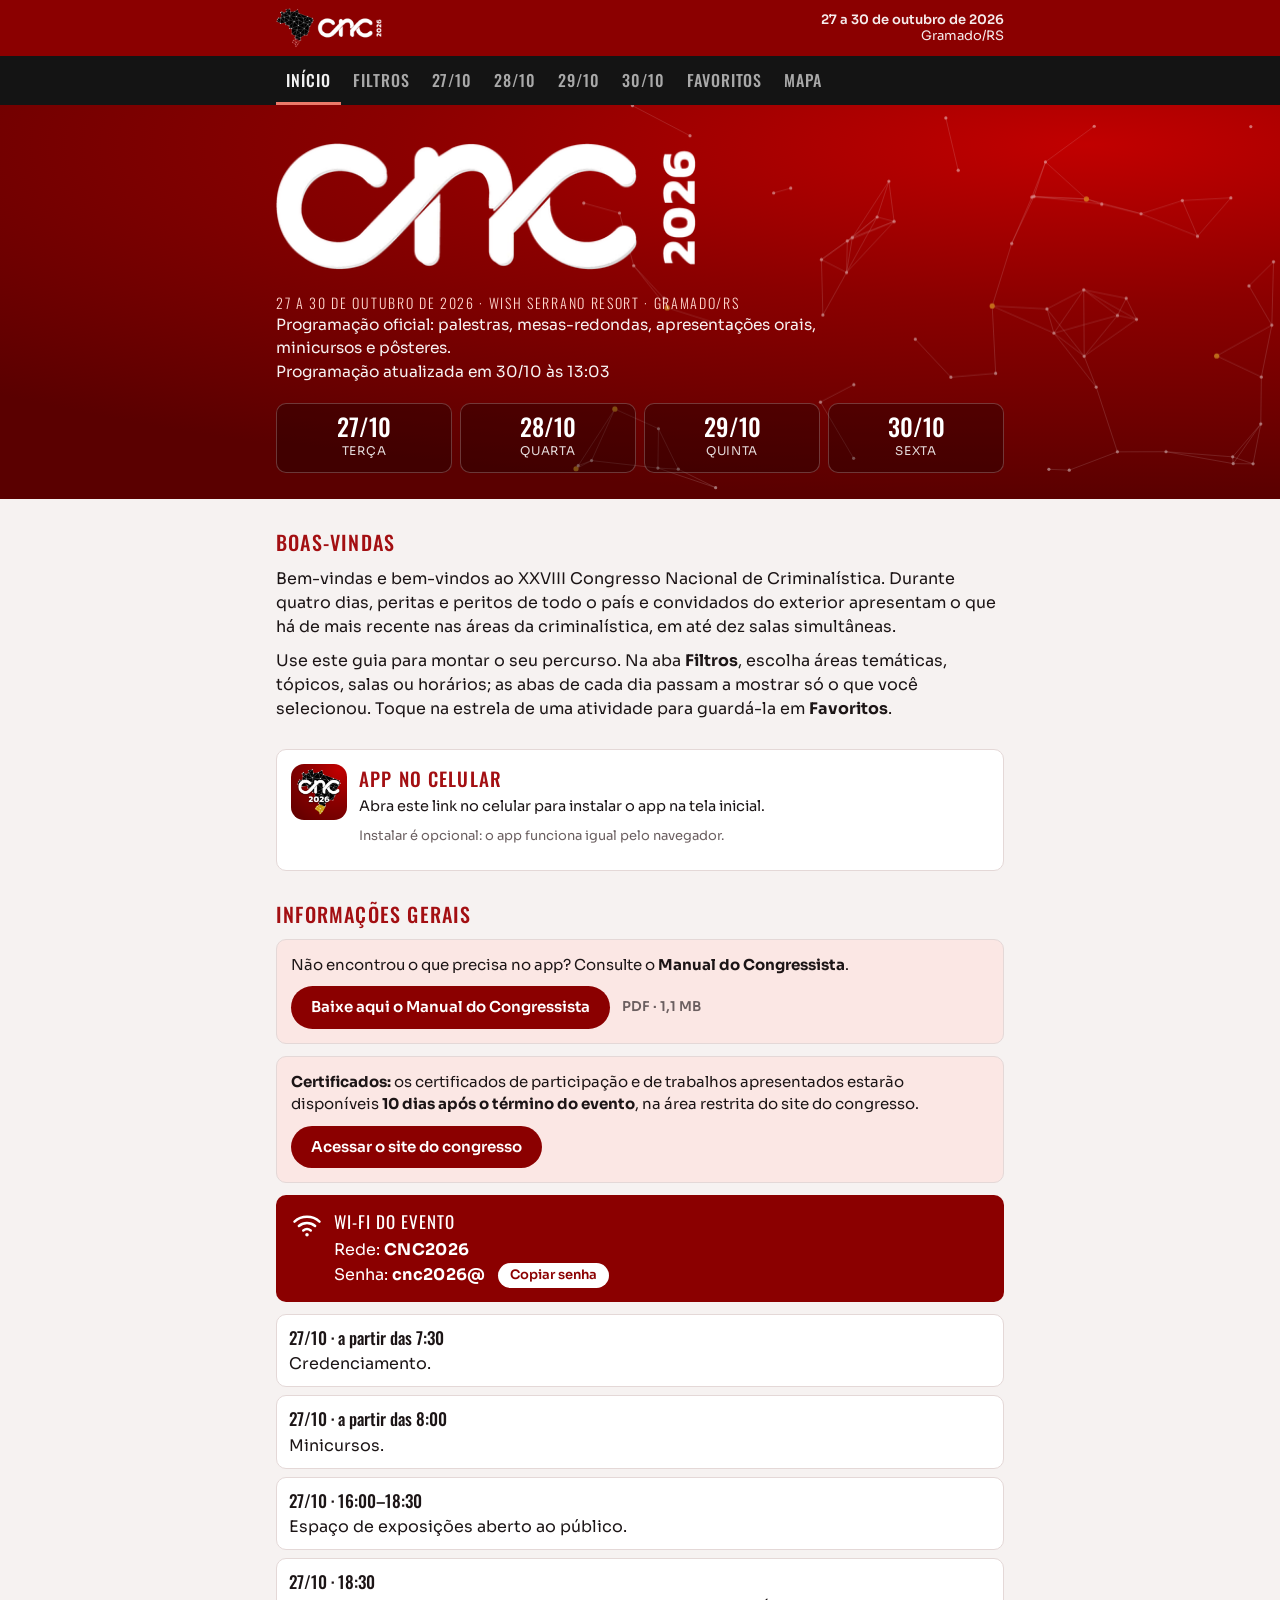
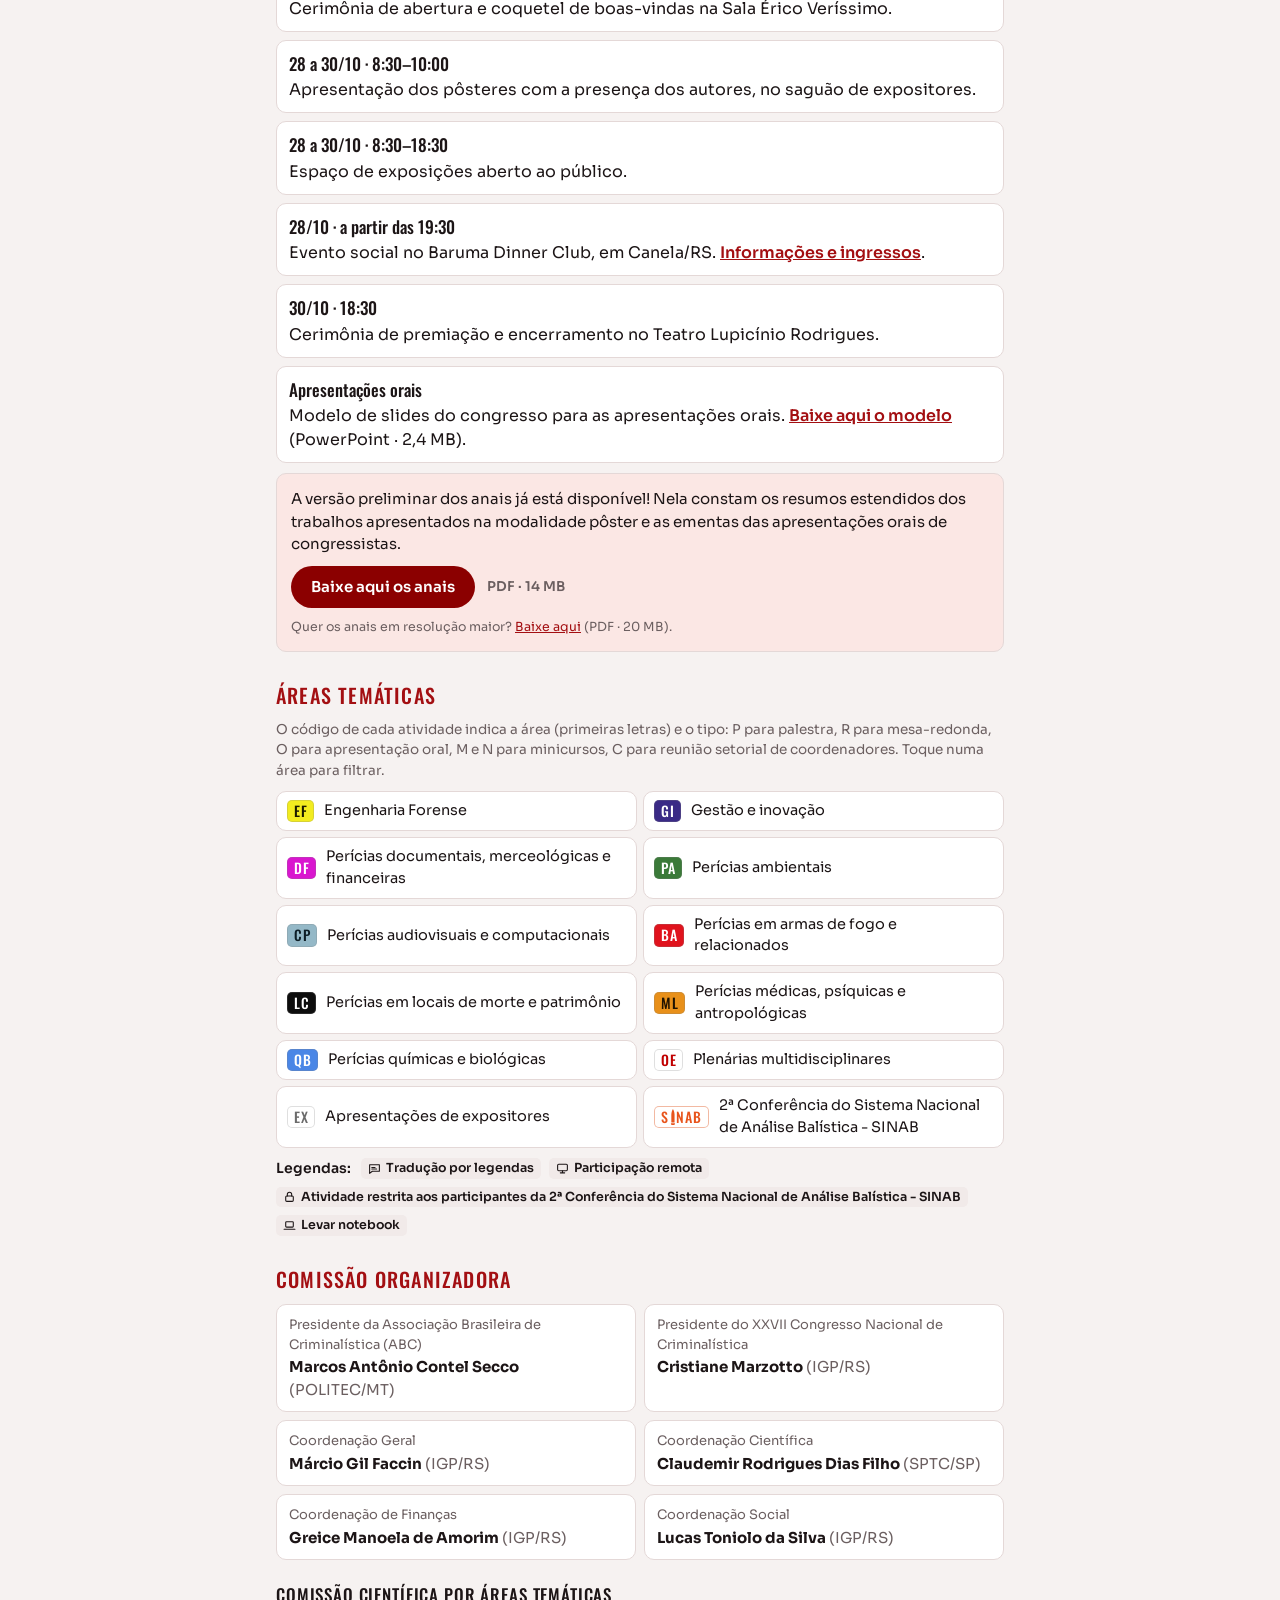
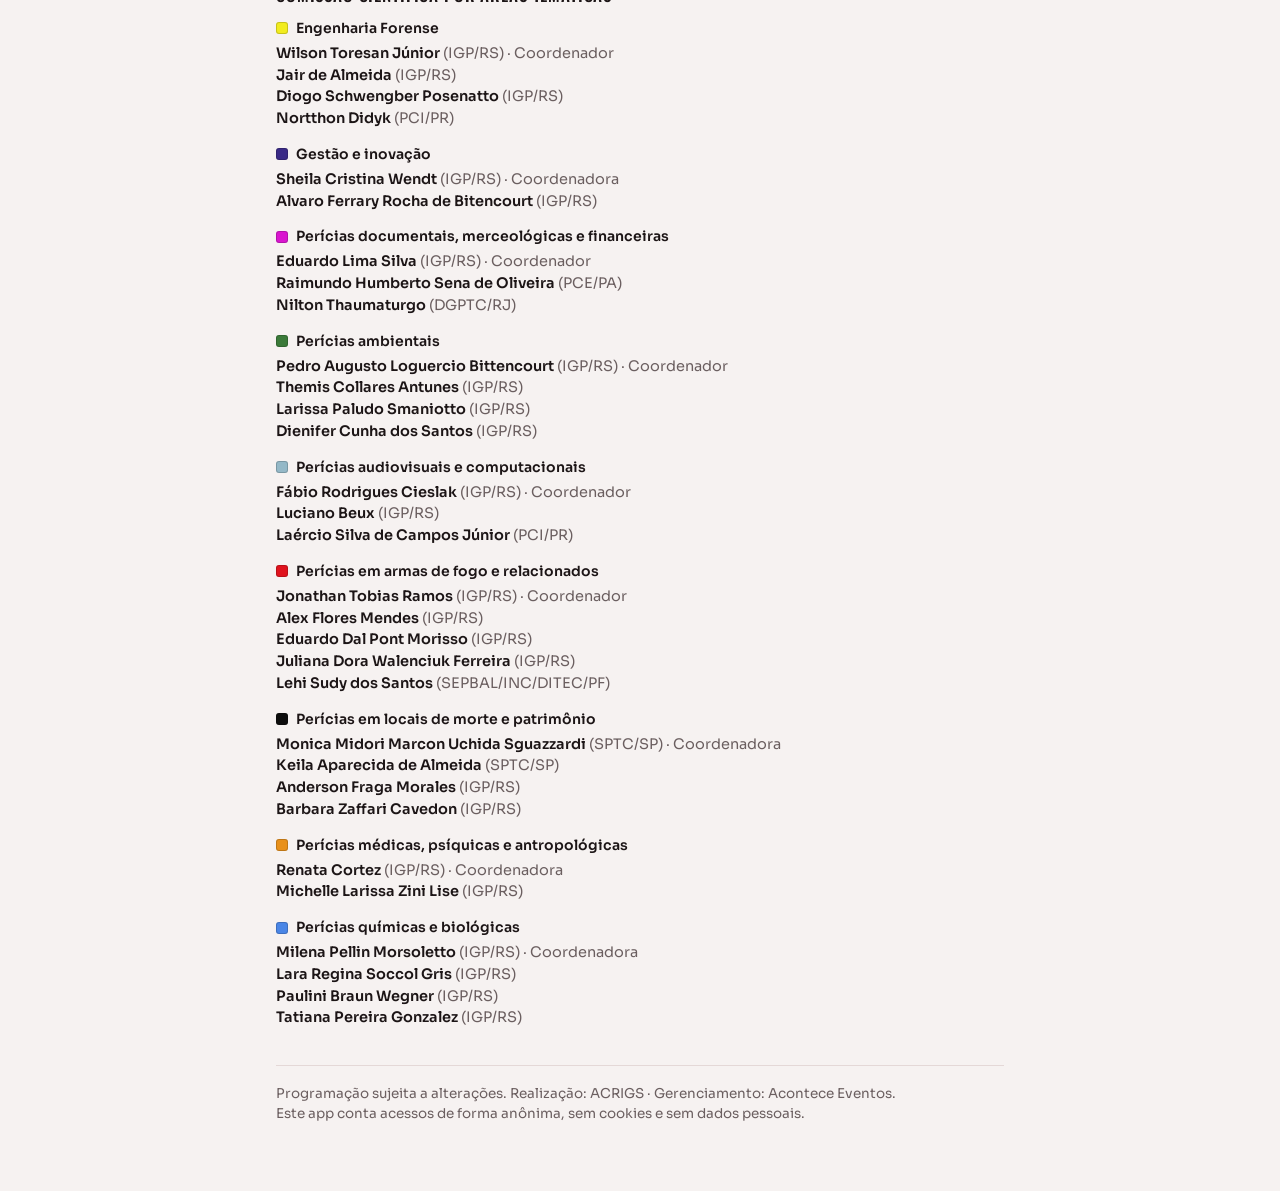
==== index.html @ 9424fa8a "OE.R.1: apoio de sala Michelle Larissa Zini Lise Co-Authored-By: Claude Opus 5.5 <noreply@anthropic." ====
<!doctype html>
<html lang="pt-BR">
<head>
<meta charset="utf-8">
<meta name="viewport" content="width=device-width, initial-scale=1, viewport-fit=cover">
<meta name="theme-color" content="#8B0000">
<style>:root{padding-top:env(safe-area-inset-top,0px);padding-bottom:env(safe-area-inset-bottom,0px)}img{max-width:100%}[hidden]{display:none!important}</style>
<link rel="manifest" href="manifest.webmanifest">
<link rel="icon" href="assets/favicon-48.png" sizes="48x48">
<link rel="icon" href="assets/favicon-32.png" sizes="32x32">
<link rel="apple-touch-icon" href="assets/apple-touch-icon.png">
<meta name="apple-mobile-web-app-capable" content="yes">
<meta name="mobile-web-app-capable" content="yes">
<meta name="apple-mobile-web-app-title" content="CNC 2026">
<meta name="apple-mobile-web-app-status-bar-style" content="black-translucent">
<title>Programação CNC 2026</title>
<meta name="claude:viewport-fit-sides" content="cover">
<meta name="description" content="Programação oficial do XXVIII Congresso Nacional de Criminalística — 27 a 30 de outubro de 2026, Gramado/RS">
<link rel="preconnect" href="https://fonts.googleapis.com">
<link rel="preconnect" href="https://fonts.gstatic.com" crossorigin>
<link rel="stylesheet" href="https://fonts.googleapis.com/css2?family=Oswald:wght@300;500;600&family=Sora:wght@400;600;700&display=swap">
<style>
/* Layout: cabeçalho fixo vermelho/preto como o site oficial; conteúdo em coluna única (máx. 760px), cartões por horário */
:root{
  --brand:#8B0000; --brand-2:#C10000; --brand-deep:#5A0000; --salmon:#EC7969; --gold:#F2C230;
  --nav:#141414; --nav-fg:#F2F2F2; --nav-muted:#A9A9A9;
  --bg:#F6F2F1; --surface:#FFFFFF; --surface-2:#F1EAE9; --fg:#1C1516; --muted:#6B5F60; --line:#E4D8D7;
  --accent:#A30F12; --accent-soft:#FBE7E4; --now:#0E7A43; --now-soft:#E2F4EA; --warn:#9A5B00; --warn-soft:#FFF1D6;
  --shadow:0 1px 2px rgba(60,10,10,.06),0 4px 14px rgba(60,10,10,.05);
  --f-display:"Oswald","Arial Narrow",Impact,sans-serif;
  --f-body:"Sora",system-ui,-apple-system,"Segoe UI",Roboto,sans-serif;
  --r:10px;
}
@media (prefers-color-scheme:dark){:root:not([data-theme="light"]){
  --bg:#120E0E; --surface:#1C1617; --surface-2:#251E1F; --fg:#F2EBEB; --muted:#AD9FA0; --line:#352B2C;
  --accent:#F0857A; --accent-soft:#3A1A1A; --now:#5FD39A; --now-soft:#15301F; --warn:#F1B65A; --warn-soft:#33260F;
  --shadow:none; color-scheme:dark}}
:root[data-theme="dark"]{
  --bg:#120E0E; --surface:#1C1617; --surface-2:#251E1F; --fg:#F2EBEB; --muted:#AD9FA0; --line:#352B2C;
  --accent:#F0857A; --accent-soft:#3A1A1A; --now:#5FD39A; --now-soft:#15301F; --warn:#F1B65A; --warn-soft:#33260F;
  --shadow:none; color-scheme:dark}

*{box-sizing:border-box}
html{-webkit-text-size-adjust:100%}
body{background:var(--bg);color:var(--fg);font-family:var(--f-body);font-size:16px;line-height:1.5;margin:0}
body::before{content:"";position:fixed;inset:0 0 auto;height:env(safe-area-inset-top,0px);z-index:10;background:var(--brand)}
button{font:inherit;color:inherit}
:focus-visible{outline:2px solid var(--salmon);outline-offset:2px}
.wrap{max-width:760px;margin:0 auto;padding-left:max(16px,env(safe-area-inset-left,0px));padding-right:max(16px,env(safe-area-inset-right,0px))}

/* Cabeçalho */
header.top{position:sticky;top:env(safe-area-inset-top,0px);z-index:20}
.brandbar{background:var(--brand);color:#fff}
.brandbar .wrap{display:flex;align-items:center;gap:12px;padding-block:8px}
.logo{height:40px;width:auto;display:block;flex:0 0 auto}
.brandbar .ttl{margin-left:auto;text-align:right}
.mark{font-family:var(--f-display);font-weight:600;font-size:26px;letter-spacing:.02em;line-height:1;display:flex;align-items:flex-end;gap:4px}
.mark small{font-size:13px;font-weight:500;color:var(--gold);letter-spacing:.08em;padding-bottom:2px}
.brandbar .ttl{font-size:13px;line-height:1.25;opacity:.92;min-width:0}
.brandbar .ttl b{display:block;font-weight:600}
.tabs{background:var(--nav)}
.tabs .wrap{display:flex;gap:2px;overflow-x:auto;scrollbar-width:none}
.tabs .wrap::-webkit-scrollbar{display:none}
.tab{flex:0 0 auto;background:none;border:0;color:var(--nav-muted);font-family:var(--f-display);font-weight:500;font-size:16px;letter-spacing:.06em;text-transform:uppercase;padding:12px 10px 10px;border-bottom:3px solid transparent;cursor:pointer;white-space:nowrap}
.tab[aria-selected="true"]{color:var(--nav-fg);border-bottom-color:var(--salmon)}
.tab .n{font-family:var(--f-body);font-size:12px;font-weight:600;background:var(--salmon);color:#2a0606;border-radius:999px;padding:1px 6px;margin-left:5px;letter-spacing:0;vertical-align:2px}

/* Barra de filtros ativos */
.active-filters{background:var(--accent-soft);border-bottom:1px solid var(--line)}
.active-filters .wrap{display:flex;flex-wrap:wrap;align-items:center;gap:6px;padding-block:8px;font-size:14px}
.active-filters .lbl{font-weight:600;color:var(--accent);margin-right:2px}
.af-chip{display:inline-flex;align-items:center;gap:4px;border:1px solid var(--line);background:var(--surface);border-radius:999px;padding:2px 4px 2px 10px;font-size:13.5px;cursor:pointer}
.af-chip span.x{display:inline-grid;place-items:center;width:18px;height:18px;border-radius:50%;background:var(--surface-2);font-size:14px;line-height:1}
.linkbtn{background:none;border:0;color:var(--accent);font-weight:600;text-decoration:underline;cursor:pointer;padding:2px 4px;font-size:14px}

main{padding-bottom:48px}
section.view{padding-top:16px}

/* Início */
.hero{background:radial-gradient(120% 90% at 85% 10%,var(--brand-2) 0%,var(--brand) 45%,var(--brand-deep) 100%);color:#fff;position:relative;overflow:hidden}
.hero-logo{width:min(420px,88%);height:auto;display:block;margin:10px 0 22px}
.sr{position:absolute!important;width:1px;height:1px;overflow:hidden;clip:rect(0 0 0 0);white-space:nowrap}
.hero canvas{position:absolute;inset:0;width:100%;height:100%;opacity:.55;pointer-events:none}
.hero .wrap{position:relative;padding-block:28px 26px}
.eyebrow{font-family:var(--f-display);font-weight:300;letter-spacing:.12em;text-transform:uppercase;font-size:14px;color:#FFD7CF}
.hero h1{font-family:var(--f-display);font-weight:600;font-size:clamp(30px,8vw,46px);line-height:1.02;margin:8px 0 10px;text-wrap:balance;letter-spacing:.01em;text-transform:uppercase}
.hero p{margin:0;max-width:52ch;font-size:15.5px;opacity:.95}
.daygrid{display:grid;grid-template-columns:repeat(4,1fr);gap:8px;margin-top:20px}
.daybtn{background:rgba(0,0,0,.28);border:1px solid rgba(255,255,255,.22);color:#fff;border-radius:var(--r);padding:10px 6px;cursor:pointer;text-align:center}
.daybtn b{display:block;font-family:var(--f-display);font-size:24px;font-weight:500;line-height:1}
.daybtn span{font-size:12px;opacity:.85;text-transform:uppercase;letter-spacing:.06em}
.daybtn.today{background:#fff;color:var(--brand)}
.nowbar{margin-top:14px;display:flex;align-items:center;gap:10px;flex-wrap:wrap;font-size:14.5px}
.nowbar button{background:var(--gold);color:#2a1a00;border:0;border-radius:999px;padding:8px 14px;font-weight:600;cursor:pointer}

.block{margin-top:28px}
.block h2{font-family:var(--f-display);font-weight:500;text-transform:uppercase;letter-spacing:.06em;font-size:20px;margin:0 0 10px;color:var(--accent)}
.prose p{margin:0 0 10px;max-width:65ch}
.info{list-style:none;margin:0;padding:0;display:grid;gap:8px}
.info li{background:var(--surface);border:1px solid var(--line);border-radius:var(--r);padding:10px 12px;display:grid;gap:2px}
.info li b{font-family:var(--f-display);font-weight:500;font-size:17px;font-variant-numeric:tabular-nums;white-space:nowrap}
.legend{display:grid;grid-template-columns:1fr;gap:6px}
@media (min-width:560px){.legend{grid-template-columns:1fr 1fr}}
.legend button{display:flex;align-items:center;gap:10px;background:var(--surface);border:1px solid var(--line);border-radius:var(--r);padding:8px 10px;cursor:pointer;text-align:left;font-size:14.5px}
.legend button:hover{border-color:var(--accent)}
.flags-legend{display:flex;flex-wrap:wrap;gap:8px;margin-top:10px}
.fl-lbl{font-weight:600;font-size:14px;align-self:center;margin-right:2px}
.anais{margin-top:10px;background:var(--accent-soft);border:1px solid var(--line);border-radius:var(--r);padding:14px}
.anais p{margin:0 0 10px;font-size:15px}
.abtn{display:inline-block;background:var(--brand);color:#fff;text-decoration:none;font-weight:600;border-radius:999px;padding:10px 20px;font-size:15px}
.abtn:focus-visible{outline:2px solid var(--salmon);outline-offset:2px}
.anais .arow{display:flex;align-items:center;gap:12px;flex-wrap:wrap}
.anais .asize{font-size:13.5px;color:var(--muted);font-weight:600}
.anais .amini{margin:10px 0 0;font-size:12.5px;color:var(--muted)}
.anais .amini a{color:var(--accent)}
.anais.manual{margin:0 0 12px}
.orgs{display:grid;gap:8px;grid-template-columns:1fr}
@media (min-width:560px){.orgs{grid-template-columns:1fr 1fr}}
.org{background:var(--surface);border:1px solid var(--line);border-radius:var(--r);padding:10px 12px;font-size:15px}
.org .role{display:block;font-size:13px;color:var(--muted);margin-bottom:2px}
.org .inst{color:var(--muted)}
.subh{font-family:var(--f-display);font-weight:500;text-transform:uppercase;letter-spacing:.05em;font-size:17px;margin:22px 0 10px}
.committee{display:grid;gap:14px}
.committee .grp h3{font-size:14px;font-weight:600;margin:0 0 4px;display:flex;align-items:center;gap:8px}
.committee ul{margin:0;padding:0;list-style:none;font-size:14.5px;color:var(--muted)}
.committee li strong{color:var(--fg);font-weight:600}
.dot{width:12px;height:12px;border-radius:3px;flex:0 0 auto;background:var(--c);box-shadow:inset 0 0 0 1px rgba(0,0,0,.18)}
.note{font-size:13.5px;color:var(--muted)}

/* Etiquetas */
.tag{display:inline-block;background:var(--c);color:var(--t);font-family:var(--f-display);font-weight:500;font-size:14px;letter-spacing:.04em;padding:1px 7px;border-radius:5px;line-height:1.45;box-shadow:inset 0 0 0 1px rgba(127,127,127,.25);white-space:nowrap}
.tag.sinab{--c:#FFFFFF;--t:#E8541C;display:inline-flex;align-items:center;font-weight:500;letter-spacing:.06em;box-shadow:inset 0 0 0 1px #F2B9A2}
.tag.sinab svg{width:.42em;height:1.15em;margin:0 .05em;flex:0 0 auto}
.tag.pnum{--c:var(--surface-2);--t:var(--fg);font-variant-numeric:tabular-nums}
.ev h3.ptitle{font-size:14.5px;letter-spacing:.01em}
.ptoggle{margin-top:10px;border:1px solid var(--accent);background:var(--surface);color:var(--accent);font-weight:600;font-size:14px;border-radius:999px;padding:7px 14px;cursor:pointer}
.ptoggle[aria-expanded="true"]{background:var(--accent-soft)}
.flag{display:inline-flex;align-items:center;gap:5px;font-size:12.5px;font-weight:600;border-radius:5px;padding:2px 7px;background:var(--surface-2);color:var(--fg);white-space:normal;max-width:100%;line-height:1.35}
.flag svg{width:13px;height:13px;flex:none}

/* Dia */
.dayhead{display:flex;align-items:baseline;justify-content:space-between;gap:10px;flex-wrap:wrap;margin-bottom:4px}
.dayhead h2{font-family:var(--f-display);font-weight:500;text-transform:uppercase;letter-spacing:.05em;font-size:24px;margin:0}
.dayhead .meta{font-size:14px;color:var(--muted)}
.slot{margin-top:18px}
.slot-h{position:sticky;top:calc(env(safe-area-inset-top,0px) + var(--hdr,96px));z-index:5;background:var(--bg);display:flex;align-items:center;gap:10px;padding:6px 0;font-family:var(--f-display);font-weight:500;font-size:22px;font-variant-numeric:tabular-nums}
.slot-h::after{content:"";flex:1;height:1px;background:var(--line)}
.slot-h .live{font-family:var(--f-body);font-size:12px;font-weight:700;color:var(--now);background:var(--now-soft);border-radius:999px;padding:2px 8px;text-transform:uppercase;letter-spacing:.06em}
.brk{margin-top:18px;display:flex;align-items:center;gap:10px;color:var(--muted);font-size:14px}
.brk::before,.brk::after{content:"";flex:1;height:1px;background:repeating-linear-gradient(90deg,var(--line) 0 6px,transparent 6px 10px)}
.brk b{font-variant-numeric:tabular-nums;font-weight:600}
.list{display:grid;gap:10px}
.ev{background:var(--surface);border:1px solid var(--line);border-radius:var(--r);padding:12px 12px 12px 14px;box-shadow:var(--shadow);display:grid;grid-template-columns:1fr auto;gap:2px 8px;min-width:0}
.ev.dim{background:var(--surface-2);box-shadow:none}
.ev.is-now{border-color:var(--now);box-shadow:0 0 0 1px var(--now) inset}
.ev-main{min-width:0}
.ev-top{display:flex;flex-wrap:wrap;align-items:center;gap:6px 8px;font-size:13.5px;color:var(--muted)}
.ev-top .type{font-weight:600;color:var(--fg)}
.ev-top .time{font-variant-numeric:tabular-nums}
.ev-top .nowpill{color:var(--now);background:var(--now-soft);font-weight:700;border-radius:999px;padding:0 8px;font-size:12px;text-transform:uppercase;letter-spacing:.05em}
.ev h3{font-size:16.5px;line-height:1.35;font-weight:600;margin:6px 0 4px;text-wrap:pretty;overflow-wrap:anywhere}
.ev h3.books{line-height:1.4;display:grid;gap:8px}
.ev h3.books .book{display:block;padding-left:12px;border-left:3px solid var(--line)}
.ev h3.books em{font-style:italic}
.ev .ppl{font-size:14.5px;color:var(--fg);margin:0 0 4px;overflow-wrap:anywhere}
.ev .ppl span{display:block}
.ev .ppl a,.info a{color:var(--accent);font-weight:600}
.ev .room{display:flex;align-items:center;gap:6px;font-size:14px;color:var(--muted);margin-top:2px}
.ev .room svg{width:14px;height:14px;flex:0 0 auto}
.ev .staff{font-size:12px;color:var(--muted);opacity:.85;margin-top:6px}
.ev .flags{display:flex;flex-wrap:wrap;gap:6px;margin-top:8px}
.ev .kws{display:flex;flex-wrap:wrap;gap:6px;margin-top:8px}
.kw{border:1px solid var(--line);background:transparent;border-radius:999px;font-size:13px;padding:2px 9px;cursor:pointer;color:var(--muted)}
.kw:hover,.kw.on{border-color:var(--accent);color:var(--accent)}
.kw.on{background:var(--accent-soft)}
.fav{grid-row:1/span 2;grid-column:2;align-self:start;background:none;border:0;padding:6px;margin:-6px -6px 0 0;cursor:pointer;color:var(--muted);border-radius:8px;width:40px;height:40px;display:grid;place-items:center}
.fav svg{width:24px;height:24px}
.ev > .pdfrow{grid-column:1/-1}
.pdfrow{display:flex;flex-direction:column;align-items:flex-end;gap:3px;margin-top:10px;min-width:0;max-width:100%}
.pdfbtn{max-width:100%;box-sizing:border-box;display:inline-flex;align-items:center;gap:7px;border:1.5px solid var(--brand);color:var(--brand);background:var(--surface);border-radius:999px;padding:7px 14px 7px 11px;font:600 13.5px/1.25 var(--f-body);text-decoration:none;cursor:pointer;text-align:left}
.pdfbtn svg{width:17px;height:17px;flex:none}
.pdfbtn.off{border-color:var(--line);color:var(--muted);background:var(--surface-2);cursor:not-allowed}
.pdfbtn.saved{border-color:var(--now);color:var(--now)}
.pdfst{font-size:12px;color:var(--muted);display:inline-flex;align-items:center;gap:4px;padding-right:6px}
.pdfst svg{width:13px;height:13px}
.pdfst.saved{color:var(--now);font-weight:600}
.ev > .noterow{grid-column:1/-1}
.noterow{margin-top:10px;display:flex;flex-direction:column;align-items:flex-end;gap:8px;min-width:0}
.notebtn{max-width:100%;box-sizing:border-box;display:inline-flex;align-items:center;gap:7px;border:1.5px solid var(--brand);color:#fff;background:var(--brand);border-radius:999px;padding:7px 14px 7px 11px;font:600 13.5px/1.25 var(--f-body);cursor:pointer;text-align:left;-webkit-appearance:none;appearance:none}
.notebtn svg{width:17px;height:17px;flex:none;transition:transform .2s}
.notebtn,.notebtn:hover,.notebtn:active,.notebtn:focus{background:var(--brand);color:#fff}
.notebtn[aria-expanded="true"]{filter:brightness(.85)}
.notebox{align-self:stretch;background:var(--surface-2);border-left:3px solid var(--brand);border-radius:8px;padding:10px 12px;font-size:14px;line-height:1.45}
.notebox p{margin:0 0 6px}.notelink{display:flex;align-items:center;gap:7px;margin-top:10px;color:var(--brand);font-weight:600;text-decoration:underline;text-underline-offset:2px}.notelink svg{width:18px;height:18px;flex:none}.notebox ul{margin:0;padding-left:18px;display:grid;gap:5px}
.impfav{margin:22px 0 4px;font-size:14px}.impfav p{margin:8px 0 6px}.impfav textarea{width:100%;box-sizing:border-box;font:inherit;font-size:15px;padding:8px;border:1px solid var(--line);border-radius:8px}.ibtn2{margin-top:6px;background:var(--brand);color:#fff;border:0;border-radius:999px;padding:9px 18px;font-weight:600;font-size:15px;cursor:pointer}.impmsg{color:var(--now);font-weight:600;margin-top:6px}
.fav[aria-pressed="true"]{color:#E2A400}
.fav[aria-pressed="true"] svg path{fill:currentColor}
.conflict{margin-top:8px;font-size:13px;font-weight:600;color:var(--warn);background:var(--warn-soft);border-radius:6px;padding:3px 8px;display:inline-block}
.empty{background:var(--surface);border:1px dashed var(--line);border-radius:var(--r);padding:22px 16px;text-align:center;color:var(--muted);margin-top:16px}
.empty b{display:block;color:var(--fg);font-size:16px;margin-bottom:4px}

/* Filtros */
.search{position:relative}
.search input{width:100%;font:inherit;font-size:17px;padding:12px 40px 12px 42px;border-radius:var(--r);border:1px solid var(--line);background:var(--surface);color:var(--fg)}
.search input:focus{outline:2px solid var(--accent);outline-offset:0;border-color:transparent}
.search svg{position:absolute;left:13px;top:50%;transform:translateY(-50%);width:18px;height:18px;color:var(--muted)}
.search .clr{position:absolute;right:6px;top:50%;transform:translateY(-50%);background:none;border:0;width:32px;height:32px;cursor:pointer;color:var(--muted);font-size:20px}
.results{position:sticky;top:calc(env(safe-area-inset-top,0px) + var(--hdr,96px));z-index:4;background:var(--bg);padding:10px 0;border-bottom:1px solid var(--line);margin-bottom:6px}
.results .row{display:flex;justify-content:space-between;align-items:center;gap:8px;flex-wrap:wrap}
.results .count{font-weight:600}
.results .days{display:flex;gap:6px;margin-top:8px;flex-wrap:wrap}
.results .days button{border:1px solid var(--line);background:var(--surface);border-radius:999px;padding:5px 12px;font-size:14px;cursor:pointer;font-variant-numeric:tabular-nums}
.results .days button b{color:var(--accent)}
.results .days button:disabled{opacity:.45;cursor:default}
fieldset{border:0;padding:0;margin:20px 0 0;min-width:0}
legend{font-family:var(--f-display);font-weight:500;text-transform:uppercase;letter-spacing:.06em;font-size:17px;color:var(--accent);padding:0;margin-bottom:8px;display:flex;justify-content:space-between;align-items:center;width:100%}
legend .linkbtn{font-family:var(--f-body);text-transform:none;letter-spacing:0;font-size:13.5px}
.checks{display:grid;grid-template-columns:1fr;gap:6px}
@media (min-width:560px){.checks.two{grid-template-columns:1fr 1fr}}
.chk{display:flex;align-items:center;gap:10px;background:var(--surface);border:1px solid var(--line);border-radius:var(--r);padding:9px 10px;cursor:pointer;font-size:15px;min-width:0}
.chk input{width:18px;height:18px;margin:0;accent-color:var(--brand);flex:0 0 auto}
.chk .lab{flex:1;min-width:0;overflow-wrap:anywhere}
.chk .c{font-size:13px;color:var(--muted);font-variant-numeric:tabular-nums}
.chk:has(input:checked){border-color:var(--accent);background:var(--accent-soft)}
.pills{display:flex;flex-wrap:wrap;gap:6px}
.pill{display:inline-flex;align-items:center;gap:6px;border:1px solid var(--line);background:var(--surface);border-radius:999px;padding:6px 12px;cursor:pointer;font-size:14.5px;font-variant-numeric:tabular-nums}
.pill input{position:absolute;opacity:0;pointer-events:none}
.pill:has(input:checked){background:var(--brand);border-color:var(--brand);color:#fff}
.pill:has(input:focus-visible){outline:2px solid var(--salmon)}
.subsearch{width:100%;font:inherit;font-size:16px;padding:8px 12px;border-radius:8px;border:1px solid var(--line);background:var(--surface);color:var(--fg);margin-bottom:8px}
.kwbox{max-height:340px;overflow:auto;padding-right:2px}
.more{margin-top:8px}

footer{margin-top:36px;padding-block:18px;border-top:1px solid var(--line);font-size:13.5px;color:var(--muted)}
@media (prefers-reduced-motion:reduce){*{scroll-behavior:auto!important}}
.wifi{display:flex;gap:12px;align-items:flex-start;background:var(--brand);color:#fff;border-radius:var(--r);padding:14px 16px;margin:0 0 12px}
.wifi svg{width:30px;height:30px;flex:none;margin-top:2px}
.wifi .wt{font-family:var(--f-display);text-transform:uppercase;letter-spacing:.06em;font-size:17px;margin-bottom:2px}
.wifi .wl{font-size:16px;line-height:1.6}.wifi b{font-weight:700;letter-spacing:.02em}
.wcopy{margin-left:8px;background:#fff;color:var(--brand);border:0;border-radius:999px;padding:3px 12px;font:600 13px/1.4 var(--f-body);cursor:pointer;vertical-align:1px}
.wmsg{font-size:12.5px;opacity:.9;min-height:0}
.ev.cancel .ev-top,.ev.cancel h3,.ev.cancel .ppl,.ev.cancel .room,.ev.cancel .staff,.ev.cancel .flags,.ev.cancel .kws,.ev.cancel .maplink{opacity:.45}
.ev .cancelado{display:inline-block;background:#C10000;color:#fff;font-family:var(--f-display);font-weight:600;letter-spacing:.12em;text-transform:uppercase;font-size:14px;padding:3px 12px;border-radius:5px;margin:0 0 8px}
.aviso-bg{position:fixed;inset:0;background:rgba(20,10,10,.55);z-index:1000;display:flex;align-items:center;justify-content:center;padding:16px}
.aviso{background:var(--surface);color:var(--fg);border-radius:16px;max-width:440px;width:100%;box-shadow:0 10px 40px rgba(0,0,0,.35);overflow:hidden}
.aviso .ah{background:var(--brand);color:#fff;padding:14px 18px;display:flex;gap:10px;align-items:center}
.aviso .ah svg{width:26px;height:26px;flex:none}
.aviso .ah h3{margin:0;font-family:var(--f-display);font-weight:500;text-transform:uppercase;letter-spacing:.05em;font-size:19px;line-height:1.2}
.aviso .ab{padding:16px 18px 6px;font-size:15.5px;line-height:1.5}.aviso .ab p{margin:0 0 10px}
.aviso .af{padding:6px 18px 16px;display:flex;justify-content:flex-end}
.aviso .af button{background:var(--brand);color:#fff;border:0;border-radius:999px;padding:10px 22px;font:600 15px/1.2 var(--f-body);cursor:pointer}
.aviso .ab .mh{font-weight:700;color:var(--accent);margin:0 0 6px}.aviso .ab hr{border:0;border-top:1px solid var(--line);margin:12px 0}
.aviso .ab .antes{font-size:13.5px;color:var(--muted)}
.aviso{max-height:calc(100dvh - 32px);overflow:auto}.aviso .ab img{display:block;width:100%;height:auto;border-radius:10px;margin:2px 0 10px}
.aviso .af a.btn{background:var(--brand);color:#fff;border-radius:999px;padding:10px 22px;font:600 15px/1.2 var(--f-body);text-decoration:none;display:inline-block}
.aviso .af{gap:10px}.aviso .af button.sec{background:none;color:var(--brand);border:1.5px solid var(--brand)}
.ev.flash{box-shadow:0 0 0 3px var(--brand);transition:box-shadow .3s}
.maplink{background:none;border:0;padding:0;font:inherit;color:inherit;cursor:pointer;text-align:left;display:flex;align-items:center;gap:6px;flex-wrap:wrap}
.maplink .vm{color:var(--accent);font-weight:600;font-size:12.5px;text-decoration:underline;text-underline-offset:2px}
.mp-floors{display:grid;grid-template-columns:repeat(3,1fr);gap:6px;margin:4px 0 10px}
.mp-floors button{border:1.5px solid var(--line);background:var(--surface);border-radius:12px;padding:8px 4px 7px;font:600 14px var(--f-body);color:var(--fg);line-height:1.15;cursor:pointer}
.mp-floors button small{display:block;font-weight:400;font-size:11px;color:var(--muted);margin-top:2px}
.mp-floors button[aria-pressed=true]{background:var(--brand);border-color:var(--brand);color:#fff}.mp-floors button[aria-pressed=true] small{color:#FFD7CF}
.mapbox{background:var(--surface);border:1px solid var(--line);border-radius:16px;padding:12px;box-shadow:var(--shadow)}
.msvg{width:100%;height:auto;display:block}.mp-sheet .msvg{max-height:48vh;width:auto;margin:0 auto}
.mroom{fill:#F7F1F0;cursor:pointer;transition:fill .2s}.mroom.area{fill:#fff}.mroom.svc{fill:#ECE6E5;cursor:default}.mroom.poi{fill:#FFF1D6}
.mroom.on{fill:#F8D3CE}
.mwall{fill:#2B2325;fill-rule:evenodd;pointer-events:none}.mext{fill:none;stroke:#2B2325;stroke-width:14;stroke-dasharray:40 26}.mdoor{stroke:#0E7A43;stroke-width:26;stroke-linecap:round}.mcol{fill:#9C9092}
.mlbl{font:600 var(--fs,62px) var(--f-body);fill:#2B2325;text-anchor:middle;pointer-events:none;paint-order:stroke;stroke:#F7F1F0;stroke-width:calc(var(--fs,62px)*.22);stroke-linejoin:round}
.mlbl.svc{font-weight:500;font-size:calc(var(--fs,62px)*.85);fill:#7A6E70}.mlbl.sm{font-size:calc(var(--fs,62px)*.72);font-weight:500;fill:#9C9092;letter-spacing:.08em;text-transform:uppercase}
.mlbl.on{fill:#8B0000;font-weight:700;stroke:#F8D3CE}
.mpin{display:none;fill:#C10000}.mpin.on{display:block}
.stairs-tag rect,.entry-tag rect{fill:#2B2325}.stairs-tag text,.entry-tag text{fill:#fff;font:600 64px var(--f-body);text-anchor:middle}.entry-tag rect{fill:#0E7A43}
.mp-chips{display:flex;flex-wrap:wrap;gap:6px;margin-top:12px}
.mp-chips button{border:1px solid var(--line);background:var(--surface);border-radius:999px;padding:6px 11px;font:500 13px var(--f-body);color:var(--fg);cursor:pointer}
.mp-chips button[aria-pressed=true]{border-color:var(--brand);color:var(--brand);font-weight:700;background:var(--accent-soft)}
.mp-info{margin-top:12px;background:var(--surface);border:1px solid var(--line);border-left:4px solid var(--brand);border-radius:12px;padding:12px 14px}
.mp-info .fl{font-family:var(--f-display);text-transform:uppercase;letter-spacing:.07em;font-size:12.5px;color:var(--muted)}
.mp-info h3{margin:2px 0 6px;font-size:17px}.mp-info p{margin:0 0 8px;font-size:14.5px;line-height:1.45}
.mp-info .nx{border-top:1px solid var(--line);padding-top:8px;margin-top:4px;font-size:13.5px}
.mp-info .nx div{display:flex;gap:8px;padding:3px 0}.mp-info .nx b{font-variant-numeric:tabular-nums;min-width:44px}
.mp-bg{position:fixed;inset:0;background:rgba(20,10,10,.55);z-index:900;display:flex;align-items:flex-end;justify-content:center}
.mp-sheet{background:var(--bg);width:100%;max-width:560px;border-radius:20px 20px 0 0;padding:10px 16px 18px;max-height:94vh;overflow:auto}
.mp-sheet .bar{width:42px;height:5px;border-radius:3px;background:#cdbfbe;margin:0 auto 10px}
.mp-sheet .hd{display:flex;align-items:flex-start;gap:10px;margin-bottom:10px}.mp-sheet .hd .t{flex:1}
.mp-sheet .hd h2{margin:0;font-family:var(--f-display);font-weight:500;text-transform:uppercase;letter-spacing:.05em;color:var(--accent);font-size:21px;line-height:1.15}
.mp-sheet .x{background:var(--brand);color:#fff;border:0;border-radius:999px;padding:8px 16px;font-weight:600;font-size:14px;cursor:pointer}
</style>

</head>
<body>
<style>
.teststrip{background:#F2C230;color:#2a1a00;font-size:12.5px;font-weight:700;text-align:center;letter-spacing:.04em;padding:3px 8px}
.install{margin-top:28px;background:var(--surface);border:1px solid var(--line);border-radius:var(--r);padding:14px 14px 16px;display:grid;grid-template-columns:56px 1fr;gap:12px;align-items:start}
.install img{width:56px;height:56px;border-radius:13px}
.install h2{font-family:var(--f-display);font-weight:500;text-transform:uppercase;letter-spacing:.06em;font-size:19px;margin:0 0 4px;color:var(--accent)}
.install p{margin:0 0 8px;font-size:14.5px}
.install ol{margin:6px 0 0;padding-left:20px;font-size:14.5px;display:grid;gap:4px}
.installtop{padding-block:14px}.installtop .install{margin-top:0}
.install.focus{border-color:#E8A400;box-shadow:0 0 0 4px rgba(232,164,0,.35)}
.install .ibtn{background:var(--brand);color:#fff;border:0;border-radius:999px;padding:10px 20px;font-weight:600;font-size:15px;cursor:pointer;margin-top:4px}
.install .ok{color:var(--now);font-weight:600}
.install .warn{background:#FFF4D6;border-left:4px solid #E8A400;border-radius:8px;padding:8px 10px;font-size:13.5px;margin:8px 0 0;color:#2a1a00}
.install .hint{font-size:13px;color:var(--muted);margin-top:8px}
.install svg{width:16px;height:16px;vertical-align:-3px}
.stamp{margin:10px 0 0;font-size:13px;opacity:.9}
.offbar{position:fixed;left:0;right:0;bottom:0;z-index:30;background:#2a1a00;color:#FFE7A3;font-size:13.5px;font-weight:600;text-align:center;padding:9px max(16px,env(safe-area-inset-right,0px)) calc(9px + env(safe-area-inset-bottom,0px)) max(16px,env(safe-area-inset-left,0px))}
</style>
<div class="offbar" id="offbar" hidden>Sem conexão. Exibindo a última versão salva da programação.</div>
<script>
window.PDF_ON = true; window.NOTES_ON = true; window.MUD_ON = true; window.MAP_ON = true; // botões de PDF dos trabalhos (resumo estendido / ementa)
(function(){
  const WANT_HASH = location.hash || ''; // guardado antes de a navegação trocar o endereço
  const ua = navigator.userAgent || '';
  const isIOS = /iPhone|iPad|iPod/.test(ua) || (/Macintosh/.test(ua) && navigator.maxTouchPoints > 1);
  const isAndroid = /Android/.test(ua);
  const isSamsung = /SamsungBrowser/.test(ua);
  const inApp = /FBAN|FBAV|FB_IAB|Instagram|Line\/|Twitter|TikTok|LinkedInApp|; wv\)/.test(ua);
  const iosOther = isIOS && /CriOS|FxiOS|EdgiOS|OPiOS/.test(ua);
  const standalone = () => (window.matchMedia && matchMedia('(display-mode: standalone)').matches) || navigator.standalone === true;
  let deferred = null;
  const FLAG = 'cnc26_app_instalado';
  const getFlag = () => { try { return localStorage.getItem(FLAG) === '1'; } catch(e){ return false; } };
  const setFlag = v => { try { v ? localStorage.setItem(FLAG,'1') : localStorage.removeItem(FLAG); } catch(e){} };
  let installed = getFlag();
  if (standalone()) { setFlag(true); installed = true; }
  const ICON = 'assets/icon-192.png';
  const SHARE = '<svg viewBox="0 0 24 24" aria-hidden="true"><path d="M12 3v12M7 8l5-5 5 5" fill="none" stroke="currentColor" stroke-width="2" stroke-linecap="round" stroke-linejoin="round"/><path d="M6 11H5v10h14V11h-1" fill="none" stroke="currentColor" stroke-width="2" stroke-linejoin="round"/></svg>';

  const mobile = isIOS || isAndroid;
  // No celular sem o app instalado: aviso no topo da aba Início. Instalado: não aparece. Computador: fica no meio da página.
  window.PWA_INSTALL_TOP = function(){ return (mobile && !standalone()) ? '<div class="wrap installtop">' + box() + '</div>' : ''; };
  window.PWA_INSTALL_HTML = function(){ return (!mobile && !standalone()) ? box() : ''; };
  function box(){
    let body;
    if (standalone()) {
      body = '<p class="ok">App instalado neste celular.</p><p>Com internet, ele sempre mostra a programação mais recente. Sem internet, abre a última versão salva.</p>';
    } else if (installed) {
      body = '<p class="ok">O app já está instalado neste celular.</p><p>Para usar em tela cheia e também sem internet, abra pelo ícone <b>CNC 2026</b> na tela inicial.</p><p class="hint">Removeu o app? <button class="linkbtn" id="pwa-reinstall" type="button">Mostrar como instalar de novo</button></p>';
    } else if (inApp) {
      body = '<p>Você abriu o link dentro de outro aplicativo. Para instalar, abra no navegador do celular:</p><ol><li>Toque no menu (<b>⋮</b> ou <b>•••</b>) desta tela.</li><li>Escolha <b>Abrir no navegador</b> (ou “Abrir no Safari”/“Abrir no Chrome”).</li></ol>';
    } else if (isIOS) {
      body = (iosOther ? '<p>No iPhone, a instalação é mais simples pelo <b>Safari</b>. Copie o link e abra no Safari, ou tente pelo menu Compartilhar deste navegador.</p>' : '<p>Instale em três toques, sem passar pela App Store:</p>') +
        '<ol><li>Toque em <b>Compartilhar</b> ' + SHARE + ' (se não aparecer, toque em <b>•••</b> ao lado do endereço).</li><li>Escolha <b>Adicionar à Tela de Início</b>.</li><li>Toque em <b>Adicionar</b>.</li></ol>';
    } else if (isAndroid) {
      body = deferred
        ? '<p>Instale o app com um toque, sem passar pela Play Store.</p><button class="ibtn" id="pwa-install" type="button">Instalar app</button>'
        : '<p>Instale sem passar pela Play Store:</p><ol><li>Toque no menu ' + (isSamsung ? '<b>≡</b> (embaixo, à direita)' : '<b>⋮</b> do navegador') + '.</li><li>Escolha <b>Instalar e criar atalho</b>. Dependendo do celular, a opção pode aparecer como <b>Instalar app</b> ou <b>Adicionar à tela inicial</b>.</li></ol>';
      if (isSamsung) body += '<p class="warn">Se aparecer <b>“Não foi possível instalar o aplicativo web”</b>, abra este link no <b>Chrome</b> e instale por lá. Ou, aqui mesmo, toque no menu <b>≡</b> → <b>Adicionar página a</b> → <b>Tela inicial</b>.</p>';
    } else {
      body = '<p>Abra este link no celular para instalar o app na tela inicial.</p>';
    }
    return '<section class="install" id="pwa-box"><img src="' + ICON + '" alt=""><div><h2>App no celular</h2>' + body +
      ((standalone() || installed) ? '' : '<p class="hint">Instalar é opcional: o app funciona igual pelo navegador.</p>') + '</div></section>';
  }

  function refreshBox(){ const b = document.getElementById('pwa-box'); if (b) { const f = b.classList.contains('focus'); b.outerHTML = box(); if (f) { const n = document.getElementById('pwa-box'); if (n) n.classList.add('focus'); } } }
  window.addEventListener('beforeinstallprompt', e => { e.preventDefault(); deferred = e; refreshBox(); });
  window.addEventListener('appinstalled', () => { deferred = null; installed = true; setFlag(true); refreshBox(); });
  // Android/Chrome: confirma pelo próprio navegador se o app está instalado
  if (navigator.getInstalledRelatedApps) {
    navigator.getInstalledRelatedApps().then(list => {
      const has = Array.isArray(list) && list.length > 0;
      if (has && !installed) { installed = true; setFlag(true); refreshBox(); }
    }).catch(() => {});
  }
  document.addEventListener('click', ev => {
    if (!ev.target.closest('#pwa-reinstall')) return;
    installed = false; setFlag(false); refreshBox();
  });
  document.addEventListener('click', async ev => {
    if (!ev.target.closest('#pwa-install') || !deferred) return;
    deferred.prompt();
    try { await deferred.userChoice; } catch(e){}
    deferred = null; refreshBox();
  });

  const pad = n => String(n).padStart(2,'0');
  const fmt = d => pad(d.getHours()) + ':' + pad(d.getMinutes()) + ' de ' + pad(d.getDate()) + '/' + pad(d.getMonth()+1) + '/' + String(d.getFullYear()).slice(-2);
  async function savedAt(){
    try { const r = await caches.match('./__saved_at'); if (r) { const t = +(await r.text()); if (t) return new Date(t); } } catch(e){}
    return null;
  }
  async function net(){
    const o = document.getElementById('offbar'); if (!o) return;
    const off = navigator.onLine === false;
    o.hidden = !off;
    if (off) {
      const d = await savedAt();
      o.textContent = d ? 'Sem conexão. Exibindo a última versão da programação, salva às ' + fmt(d) + '.'
                        : 'Sem conexão. Exibindo a última versão salva da programação.';
    }
  }
  window.addEventListener('online', net); window.addEventListener('offline', net); net();

  // Link direto para a instalação: .../#instalar abre a aba Início já no bloco "App no celular"
  function goInstall(){
    if (!/^#instalar(&|$)/.test(WANT_HASH)) return;
    let tries = 0;
    (function look(){
      const b = document.getElementById('pwa-box');
      if (!b) { if (tries++ < 40) setTimeout(look, 100); return; }
      b.classList.add('focus');
      const hdr = document.getElementById('hdr');
      window.scrollTo({ top: b.getBoundingClientRect().top + scrollY - (hdr ? hdr.offsetHeight : 0) - 12, behavior: 'smooth' });
    })();
  }
  if (document.readyState === 'complete') goInstall(); else window.addEventListener('DOMContentLoaded', goInstall);
  if ('serviceWorker' in navigator && location.protocol !== 'file:') {
    window.addEventListener('load', () => { navigator.serviceWorker.register('sw.js', { scope: './' }).catch(() => {}); });
  }
})();
</script>

<script>
/* Estatística de acesso anônima (GoatCounter: sem cookies, sem dados pessoais) — painel: https://cnc2026.goatcounter.com */
window.goatcounter = { no_onload: true };
(function(){
  const base = location.pathname.replace(/index\.html$/, '');
  const app = (window.matchMedia && matchMedia('(display-mode: standalone)').matches) || navigator.standalone === true;
  const queue = [];
  const send = o => { if (window.goatcounter && window.goatcounter.count) window.goatcounter.count(o); else queue.push(o); };
  const pre = /\/teste\/$/.test(base) ? '[teste] ' : '';
  window.CNC_TRACK = function(name){ send({ path: pre + name, title: pre + name, event: true }); };
  // visita: separa quem abre pelo app instalado de quem abre pelo navegador
  send({ path: base + (app ? ' · app instalado' : ' · navegador'), title: app ? 'Abertura pelo app instalado' : 'Abertura pelo navegador' });
  const s = document.createElement('script'); s.async = true; s.src = 'https://gc.zgo.at/count.js';
  s.dataset.goatcounter = 'https://cnc2026.goatcounter.com/count';
  s.onload = () => { while (queue.length) window.goatcounter.count(queue.shift()); };
  document.head.appendChild(s);
  window.addEventListener('appinstalled', () => window.CNC_TRACK('instalou o app'));
  document.addEventListener('click', ev => {
    const a = ev.target.closest('a[href*="/anais/"]');
    if (a) window.CNC_TRACK(/alta_resolucao/.test(a.href) ? 'anais: alta resolução' : 'anais: PDF 14 MB');
    if (ev.target.closest('#pwa-install')) window.CNC_TRACK('tocou em Instalar app');
    const f = ev.target.closest('[data-fav]');
    if (f && f.getAttribute('aria-pressed') !== 'true') {
      let label = f.dataset.fav;
      try { const e = EV.find(x => x.id === label); if (e) { const tt = e.title.replace(/\*/g,'').split(';;')[0]; const dup = e.code && EV.filter(x => x.code === e.code).length > 1; label = (e.code ? e.code + (dup ? ' (' + e.d + '/10)' : '') + ' – ' : (e.pid ? 'Pôster ' + e.pid + ' – ' : e.d + '/10 ' + e.s + ' – ')) + tt.slice(0, 60); } } catch(_){}
      window.CNC_TRACK('favorito: ' + label);
    }
    if (ev.target.closest('[data-impok],[data-impfav]')) setTimeout(() => { const m = document.getElementById('impmsg') || document.querySelector('.impmsg'); if (m && /importad/.test(m.textContent)) window.CNC_TRACK('importou favoritos do teste'); }, 300);
    if (ev.target.closest('a[href*="tri.rs"]')) window.CNC_TRACK('evento social: ingressos');
  }, true);
})();
</script>

<header class="top" id="hdr">
  <div class="brandbar"><div class="wrap">
    <img class="logo" src="[data-uri]" alt="CNC 2026" width="306" height="116">
    <div class="ttl"><b>27 a 30 de outubro de 2026</b>Gramado/RS</div>
  </div></div>
  <nav class="tabs" aria-label="Seções"><div class="wrap" role="tablist" id="tabs"></div></nav>
  <div class="active-filters" id="af" hidden><div class="wrap" id="afw"></div></div>
</header>

<main>
  <section class="view" id="v-inicio" hidden style="padding-top:0"></section>
  <section class="view wrap" id="v-filtros" hidden></section>
  <section class="view wrap" id="v-dia" hidden></section>
  <section class="view wrap" id="v-favoritos" hidden></section>
  <section class="view wrap" id="v-mapa" hidden></section>
</main>

<script>
const BUILD_STAMP = '30/10 às 13:03';
/* PROGRAMAÇÃO — XXVIII CNC 2026
   Formato: [dia, início, fim, sala, código, tipo, título, pessoas, palavras-chave (|), selos]
   tipos: P palestra · R mesa-redonda · O apresentação oral · M minicurso · C reunião de coordenadores
          X expositor · S SINAB · I institucional · T a confirmar · V pôsteres · B intervalo
   selos: l = tradução por legendas · r = palestrante/instrutor remoto · n = levar notebook · s = SINAB */
const EVENTS = [
/* ===== 27/10 — Minicursos ===== */
[27,'07:30','18:30','', '', 'I','Credenciamento','','','o'],
[27,'08:00','12:10','AUD','', 'I','Reunião CONDPCi','','',''],
[27,'08:00','15:00','TAU','', 'S','Visita técnica à fábrica da Taurus','','SINAB','p'],
[27,'08:00','12:10','AMA','PA.N.1','M','Curso de Geotecnologias aplicadas à Perícia Criminalística (módulo remoto)','Christhian Cunha - Empresa/Ambgeo','Geoprocessamento','rn'],
[27,'12:10','13:00','', '', 'B','Intervalo de almoço','','',''],
[27,'13:00','17:15','AUD','', 'I','Reunião CONDPCi','','',''],
[27,'13:00','17:15','JSL','CP.M.2','M','Técnicas e ferramentas para descriptografia de dados','Instrutor: Matheus Bichara - Polícia Federal (Perito Criminal)','Computação forense','n'],
[27,'13:00','17:15','IBE','EF.M.2','M','Perícia de Incêndio em Edificações: Da Teoria à Prática','Instrutor: Carlos Alberto Trindade - PCF/MG','Incêndio',''],
[27,'13:00','17:15','MQU','EF.M.1','M','Practical Evidence Interpretation for Traffic Accident Reconstruction','Instrutor: John Daily - Jackson Hole Scientific Investigations Inc','Acidente de trânsito','l'],
[27,'13:00','17:15','MSC','QB.M.1','M','Avaliação da Incerteza de Medição na Perícia Criminal: Fundamentos e Aplicações','Instrutora: Profa. Sarah Eller - UFCSPA','Análises laboratoriais',''],
[27,'13:00','17:15','DMA','', 'I','Reunião ABC','','',''],
[27,'13:00','17:15','JGU','DF.M.2','M','Claude AI nas ciências forenses','Instrutor: Carlos Chelfo - CRCRJ','Contabilidade forense|Gestão e inovação|Computação forense',''],
[27,'13:00','17:15','AMA','PA.N.1','M','Curso de Geotecnologias aplicadas à Perícia Criminalística: Sensoriamento Remoto, Inteligência Artificial e Computação em Nuvem','Instrutor: Christhian Cunha - Empresa/Ambgeo','Geoprocessamento','rn'],
[27,'15:00','15:15','', '', 'B','Coffee break dos minicursos','','',''],
[27,'18:30','20:30','EVE','', 'I','Cerimônia de abertura e coquetel de boas-vindas','','',''],

/* ===== 28/10 ===== */
[28,'10:00','11:00','EXP','', 'A','*Reconstrução de Colisões Veiculares*;;*Fundamentos de Estatística Aplicados na Reconstrução de Acidentes de Trânsito* (2ª edição)','Autores: Wilson Toresan Jr. (responsável pela sessão) e Nortthon Didyk','Livros|Acidente de trânsito',''],
[28,'15:30','16:30','EXP','', 'A','*Entomologia Forense: quando os insetos são vestígios* (4ª edição);;*Entomologia Forense Médico-Legal: da cronotanatognose à entomogenética*;;*Entomologia Forense no Brasil: insetos peritos*','Vários autores;;Responsável pela sessão: Janyra Oliveira-Costa','Livros|Entomologia forense',''],
[28,'09:00','18:00','EXP','', 'A','Literatura de cordel: *O Perito Criminal e o Corpo que sabia demais* (Parte I – Augusta e os Legistas)','Autor: José Alysson D. M. Medeiros;;Distribuição gratuita: [[baixe o PDF aqui|https://crdias8.github.io/cnc2026app/materiais/Cordel_O_Perito_Criminal_e_o_Corpo_que_sabia_demais.pdf]] ou pegue seu exemplar no cordel próximo à área de lançamento de livros.','Livros|Literatura de cordel','o'],
[28,'08:30','10:00','EXP','', 'V','Apresentação de pôsteres com a presença dos autores','Pôsteres expostos das 08:30 às 18:00','Pôsteres',''],
[28,'09:30','11:55','AUD','', 'I','Reunião CONDPCi','','',''],
[28,'10:00','10:55','TEA','GI.P.3','P','Ensino, Pesquisa e Inovação na Polícia Científica do Paraná','Alexandre Lara - PCI/PR','Inovação',''],
[28,'11:00','11:55','TEA','GI.P.5','P','Aplicação da IA na perícia criminal federal','Itamar Almeida de Carvalho - PCF/DF','Inovação|Inteligência artificial',''],
[28,'10:00','10:55','ARE','EX.9','X','Hyperspectral imaging in forensics - the foundations behind blindsite','Teclab','',''],
[28,'11:00','11:55','ARE','EX.4','X','Pequenas Digitais, Grandes Possibilidades: Inovação Tecnológica na Identificação Biométrica Neonatal','Aline Borges Teixeira - PCISC','',''],
[28,'10:00','10:55','JSL','DF.P.9','P','A inteligência artificial aplicada à perícia contábil','Carlos Chelfo - CRCRJ','Contabilidade forense|Inteligência artificial',''],
[28,'11:00','11:55','JSL','DF.P.1','P','Perícia Contábil Judicial e Extrajudicial','Raimundo Humberto Sena de Oliveira - PCE/PA','Contabilidade forense',''],
[28,'10:00','10:55','IBE','LC.P.3','P','HemoVision 3D BPA Analysis: Aprendizado de Máquina na Análise de Manchas de Sangue','Philip Joris - Forentrics (Bélgica)','Crimes contra a pessoa','lr'],
[28,'11:00','11:55','IBE','PA.P.3','P','Quando o Veneno se Torna Crime: Envenenamento de Animais e a Atuação da Perícia Criminal Médico-Veterinária','Regina Maurício Santos - PCI/PI','Agrotóxicos|Maus-tratos a animais',''],
[28,'10:00','11:55','MQU','QB.R.3','R','Aplicações da Espectrometria de Massas de Alta Resolução em Química e Toxicologia Forense','Mediadora: Lara Regina Soccol Gris - IGP/RS;;Debatedores: Marcos Paulo Thomé - IGP/RS e Tiago Franco de Oliveira - UFCSPA','Química e toxicologia forense',''],
[28,'10:00','10:55','MSC','CP.P.10','P','Além da Aquisição Forense: Como Acelerar Investigações com ferramentas de triagem sem comprometer a integridade dos dados','Kelly Ribeiro - Detego, Diretora Comercial Regional LATAM & Iberia (participação remota) e Robson Villa - Sixth See Technology','Dispositivos móveis','r'],
[28,'11:00','11:55','MSC','CP.P.9','P','Recuperação de dados em dispositivos de armazenamento danificados','Wellington Rodrigues - Empresa/Legacy','Computação forense',''],
[28,'10:00','10:55','EVE','OE.P.6','P','Atuação e avanços da SENASP','João Alberto Nogueira Junior - SENASP e Beatriz Figueiredo - SENASP','',''],
[28,'11:00','11:50','EVE','OE.P.7','P','O papel da Polícia Científica no fortalecimento de Políticas Públicas sobre Drogas','João Carlos Laboissière Ambrósio - SENAD','Drogas',''],
[28,'09:45','10:55','DMA','BA.P.5','P','Balística Forense e SINAB: estado da arte, visão de futuro e integração internacional','Lehi Sudy dos Santos - Polícia Federal','Balística forense|SINAB','s'],
[28,'11:00','11:30','DMA','', 'S','Implicações da análise de padrões para a seleção e inserção de projéteis de chumbo nu no BNPB','Vanduir Soares - João Pessoa/PB','SINAB',''],
[28,'11:30','12:00','DMA','', 'S','Análise das armas de fogo apreendidas em megaoperação policial no Rio de Janeiro: desafios de identificação e integração ao Banco Nacional de Perfis Balísticos','Priscila Madela e Laura Biondo - Rio de Janeiro/RJ','SINAB',''],
[28,'10:00','10:55','JGU','ML.P.8','P','Entomologia Médico-legal: como o tempo de colonização dos insetos nos corpos reflete o intervalo pós-morte mínimo','Janyra Oliveira Costa - PC/RJ','Entomologia forense',''],
[28,'11:00','11:55','JGU','ML.C.1','C','Reunião de coordenadores em Medicina Legal','','',''],
[28,'10:00','10:55','AMA','EX.10','X','A cena que nunca se apaga: preservando a cadeia de custódia da cena do crime em 3D','Karin Kawakami De Vicente - Santiago e Cintra','',''],
[28,'11:00','11:55','AMA','LC.C.1','C','Reunião de coordenadores em Perícias de locais de morte e patrimônio','','',''],
[28,'11:55','13:30','', '', 'B','Intervalo de almoço','','',''],
[28,'13:30','18:05','AUD','', 'I','Reunião ABC','','',''],
[28,'13:30','14:25','IBE','EF.P.5','P','Crash Tests Through the Years in USA','John Daily - Jackson Hole Scientific Investigations Inc','Acidente de trânsito','l'],
[28,'14:30','15:25','ARE','BA.P.4','P','AFTE Theory Of Identification Revision Update','Zachary Carr - Cadre Forensics/Chicago/EUA','Microcomparação','l'],
[28,'13:30','14:25','MSC','EX.8','X','Da Cadeia de Custódia à Cadeia de Confiança: Como a Automação e governança protegem o que a perícia constrói','Jorge Figueiredo - Techbiz Forense Digital','',''],
[28,'14:30','15:25','MSC','EX.2','X','Tablet Multiespectral Forenscope: Aplicações e Potencialidades na Perícia Criminal','Equipatec','',''],
[28,'13:30','14:25','EVE','GI.P.9','P','Da negação à acreditação: qualidade que garante prova','Tatiana Gonzalez - IGP/RS e Mara Regina Netto Benetti - IGP/RS','Gestão da qualidade',''],
[28,'14:30','15:25','JSL','EF.P.6','P','Novos Paradigmas da Análise de Evitabilidade de Colisão Veicular','Wilson Toresan Jr - IGP/RS','Acidente de trânsito',''],
[28,'13:30','13:55','JSL','GI.O.13','O','Centralização das contratações para modernização da Polícia Científica, realizadas pelo Fundo Nacional de Segurança Pública - SENASP/MJSP, como meio para economicidade','Ladislau Brito Santos Júnior (SENASP) - apresentador, Marcio Batista Nunes Homem (SENASP), Douglas Dantas Silveira (SENASP), Eduardo de Oliveira Manso (SENASP), Daniel Francisco Espíndola Júnior (SENASP)','',''],
[28,'14:30','15:25','IBE','QB.P.9','P','Integrating Technological Innovations Across a High-Throughput DNA Reference Workflow','Lieutenant-Colonel Pascaline Tesio - Gendarmerie Nationale/França','Genética forense|Crimes contra o patrimônio','lr'],
[28,'13:30','14:25','MQU','QB.P.1','P','Avanços recentes em entomologia forense','Janyra Oliveira Costa - DGPTC/RJ','Entomologia forense',''],
[28,'14:30','15:25','MQU','ML.P.1','P','Certificação dos IMLs: evolução e profissionalização','Carlos Durão - Instituto Nacional de Medicina Legal e Ciências Forenses de Lisboa','Medicina legal',''],
[28,'13:30','14:25','TEA','DF.P.6','P','Casos práticos de aplicação da Inteligência Artificial nas Ciências Forenses','Carlos Chelfo - CRCRJ','Inteligência artificial',''],
[28,'14:30','15:25','EVE','DF.P.7','P','Reinventando a Grafoscopia: do papel ao pixel - a inteligência artificial na análise de imagens de assinaturas','Ênio Rodrigues Viana - Pefoce/CE','Documentoscopia|Inteligência artificial',''],
[28,'13:30','14:25','ARE','LC.P.5','P','Utilização de tablet multiespectral em Locais de Crime contra o patrimônio','André Gardelino Savino - SPTC/SP','Crimes contra o patrimônio',''],
[28,'14:30','15:25','TEA','LC.P.4','P','Tribunal do crime e a importância dos Microvestígios','Leonardo Kanashiro - SPTC/SP e Monica Midori Marcon Uchida Sguazzardi - SPTC/SP','Crimes contra a pessoa|Geologia forense',''],
[28,'13:30','14:25','DMA','CP.P.7','P','Uso de LLMs com ferramenta IPED para análise de conversas de WhatsApp e outros aplicativos','Matheus Bichara - Polícia Federal (Perito Criminal)','Computação forense|Inovação|Inteligência artificial',''],
[28,'14:30','15:25','DMA','CP.P.6','P','Perícia em criptoativos e carteiras digitais','Maurício Pretto - Chainalysis','Computação forense|Perícia documental e financeira',''],
[28,'13:30','14:25','JGU','BA.P.1','P','Material experimental para avaliação de desempenho balístico terminal: Gelatina Balística padrão FBI e padrão OTAN','João Paulo Mardegan Issa - USP','Balística forense',''],
[28,'16:10','17:05','JSL','GI.P.6','P','Gestão do Fundo Nacional de Segurança Pública','Camila Pintarelli - Ministério da Justiça e Segurança Pública','Gestão pericial',''],
[28,'13:30','14:25','AMA','PA.P.5','P','Considerações sobre a prescrição de Crimes Ambientais','Ana Maria Moreira Marchesan - Procuradora de Justiça do MP/RS','Direito ambiental',''],
[28,'14:30','15:25','AMA','PA.P.4','P','Avaliação de Anilhas no recebimento de passeriformes oriundos do tráfico de animais silvestres','Alice Soares de Oliveira - Secretaria do Meio Ambiente de São Paulo','Crimes contra a fauna',''],
[28,'15:25','16:10','', '', 'B','Coffee break','','',''],
[28,'16:10','17:05','ARE','CP.P.4','P','How to protect children from abuse and exploitation in the digital age','Brian Herrick - Thorn','CSAM|Crimes digitais|Infância protegida','l'],
[28,'17:10','18:05','ARE','BA.P.8','P','3D Printed Firearm Evidence','Eugene Liscio - ai2-3D / Universidade de Toronto','Balística forense','l'],
[28,'16:10','17:05','MSC','EX.7','X','O desenvolvimento e evolução das redes balísticas nacionais na América do Sul e resultados no IBIN','Vicente Flores - IAFIS','',''],
[28,'17:10','18:05','EVE','ML.P.7','P','O caso do acidente com o histórico elevador da Glória - um caso de DVI em Lisboa - o que podemos aprender?','Carlos Alberto Farinha - Interpol/Portugal','Antropologia forense|Medicina legal',''],
[29,'11:00','11:55','DMA','GI.P.7','P','Uma década de integração forense internacional: a participação dos laboratórios estaduais brasileiros nos Exercícios Colaborativos do UNODC','Luciano Chaves Arantes - Universidade de Brasília','Laboratórios forenses|Química forense|Toxicologia forense',''],
[28,'17:10','17:35','JSL','EF.O.11','O','Acidentes de trabalho: limitações das abordagens periciais e a necessidade de uma compreensão sistêmica','Cainã Britto do Amaral (IGP-RS) - apresentador, Adriana de Paula Lacerda Santos (UFPR)','',''],
[28,'17:40','18:20','JSL','EX.6','X','Além do Dano Visível: O Diagnóstico Eletrônico na Perícia Automotiva','Rodrigo Galski - Regula','',''],
[28,'16:10','17:05','IBE','DF.P.2','P','Novas Dinâmicas de Coleta e Documentação na Perícia Grafoscópica','Maitê Cevallos Mijan Kessler - Instituto de Criminalística/DF','Documentoscopia',''],
[28,'17:10','18:05','IBE','DF.P.10','P','Doença, Envelhecimento ou Fraude? Parâmetros para distinguir as principais causas modificativas da escrita','Eduardo Lima Silva - IGP/RS','Grafoscopia',''],
[28,'16:10','17:05','MQU','QB.P.5','P','Validação de software de análise de mistura','Aline Minervino - INC/PF','Genética forense',''],
[28,'17:10','18:05','MQU','QB.C.2','C','Reunião de coordenadores em Genética Forense','','',''],
[28,'16:10','17:05','TEA','BA.P.3','P','Uso de IA na análise de imagens de orifícios gerados pelo impacto de projéteis','Maurício Araújo Dias - UNESP/Presidente Prudente','Balística forense|Computação forense|Crimes contra a pessoa|Inteligência artificial',''],
[28,'17:10','18:05','MSC','CP.P.5','P','Quando o relógio do smartphone não conta a verdade: interpretação e validação de evidências temporais em Android e iOS','Michael Andre Hempkemeyer - PCI/PR','Perícias em dispositivos digitais móveis',''],
[28,'16:10','17:05','EVE','LC.P.1','P','ENTRE A EVIDÊNCIA E A INTERPRETAÇÃO: Os mecanismos cognitivos que influenciam o julgamento e a tomada de decisão pericial','Aline Teixeira - PCI/SC','Crimes contra a pessoa|Crimes contra o patrimônio',''],
[28,'17:10','18:05','TEA','LC.P.6','P','Reprodução Simulada, Balística e Perícias Audiovisuais: atuação conjunta em análise de viabilidade de autoria em caso de homicídio por disparo de arma de fogo','Bárbara Zaffari Cavedon - IGP/RS, Cátia Moura Fert - IGP/RS, Luciano Beux - IGP/RS e Juliana Walenciuk Ferreira - IGP/RS','Crimes contra o patrimônio|Crimes contra a pessoa',''],
[28,'16:10','16:35','DMA','ML.O.4','O','Explosão na ENAEX - um estudo de caso sobre aplicação de protocolo DVI (disaster victims identification) na identificação de vítimas do acidente ocorrido em fábrica de explosivos localizada em Quatro Barras - Paraná','Margarida Neves Souza (PCI PR) - apresentadora, Leonel Letnar Junior (PCI PR), Raisa Requi Jakubiak (PCI PR)','',''],
[28,'16:40','17:05','DMA','ML.O.3','O','A busca ativa na política de identificação de pessoas desaparecidas: relato de caso em antropologia forense sob a perspectiva dos direitos humanos','Raul Messias Lessa (PCI-PR) - apresentador, Eduardo Attuy Carvalho (PCI-PR), Jeronimo de Alencar Nogueira (PCI-PR), Ricardo Langwinski (PCI-PR)','',''],
[28,'17:10','17:35','DMA','ML.O.2','O','O passivo de ossadas no Amapá (2013-2023): estudo transversal e proposta de protocolo multidisciplinar','Adriely Aline Moreira Silva (UNESP) - apresentadora','',''],
[28,'17:40','18:05','DMA','ML.O.1','O','Avaliação de fragmentos de cérebro, fígado e músculo esquelético humano, obtidos por procedimento minimamente invasivo em diferentes intervalos post mortem','Anna Luísa de Loreto Patti (UNIFESP), Lara Lopes Rebelo de Lima (UNIFESP) - apresentadora, Grazielli Alves Pereira Gomes (UNIFESP), Lara Souza Dutra Silva (UNIFESP), Jair Theodoro Filho (USP), Paulo Hilário Nascimento Saldiva (USP), Marcelo de Souza Silva (UNIFESP), Andrea Moraes Malinverni (UNIFESP), Edna Sadayo Miazato Iwamura (UNIFESP)','',''],
[28,'16:10','17:05','JGU','PA.P.7','P','"A grama do vizinho é sempre mais verde": demandas e carências da Gestão da Perícia Criminal Ambiental','Renata Cardoso Vieira - IGP/RS','Perícia ambiental',''],
[29,'13:30','14:25','IBE','PA.P.10','P','Primeiras aplicações utilizando ferramentas e datasets do Google Earth Engine na perícia criminal ambiental do RS','Daniel Cristiano Paim - IGP/RS','',''],
[28,'16:10','17:05','AMA','EF.P.8','P','Desenvolvendo um POP para a Identificação Veicular','Josué Tadeu Borba - PCI/PR','Identificação veicular',''],
[28,'17:10','18:05','AMA','EF.C.1','C','Reunião de coordenadores em Engenharia Forense','','',''],
[28,'19:30','23:59','BAR','', 'E','Evento social do XXVIII CNC','R. Ernâni Kroeff Fleck, 578, Vila Suíça, Canela/RS;;[[Informações e ingressos|https://tri.rs/event/baruma-congresso-nacional-de-criminalistica-61b6b0]]','Evento social','o'],

/* ===== 29/10 ===== */
[29,'09:00','10:00','EXP','', 'A','*Reprodução Simulada dos Fatos: Fundamentos da Reconstrução Criminal*','Autor: Andrei Röehrs Portinho (responsável pela sessão)','Livros',''],
[29,'09:00','10:00','EXP','', 'A','*Balística Forense: Aspectos Técnicos e Jurídicos*;;*Armas Taurus*','Autor: Domingos Tocchetto (responsável pela sessão)','Livros|Balística forense',''],
[29,'09:00','18:00','EXP','', 'A','Literatura de cordel: *O Perito Criminal e o Corpo que sabia demais* (Parte I – Augusta e os Legistas)','Autor: José Alysson D. M. Medeiros;;Distribuição gratuita: [[baixe o PDF aqui|https://crdias8.github.io/cnc2026app/materiais/Cordel_O_Perito_Criminal_e_o_Corpo_que_sabia_demais.pdf]] ou pegue seu exemplar no cordel próximo à área de lançamento de livros.','Livros|Literatura de cordel','o'],
[29,'15:30','18:00','EXP','', 'A','*Criminalística: procedimentos e metodologias* (6ª edição)','Vários autores;;Responsáveis pela sessão: Gabrielle Virgínia Ferreira Cardoso e Celso Felipe Bandeira de Sá','Livros',''],
[29,'08:30','10:00','EXP','', 'V','Apresentação de pôsteres com a presença dos autores','Pôsteres expostos das 08:30 às 18:00','Pôsteres',''],
[29,'09:30','11:55','AUD','', 'I','Reunião CONDPCi','','',''],
[29,'09:45','10:55','JGU','BA.P.9','P','Subclass and Individual Characteristics in the 3D Era: Lessons from Virtual Comparison Microscopy Research','Zachary Carr - Cadre Forensics/Chicago/EUA','Microcomparação|SINAB','ls'],
[29,'11:00','11:55','TEA','GI.P.2','P','Introduction to 3D Forensics','Eugene Liscio - ai2-3D / Universidade de Toronto','Inovação|Crimes contra a pessoa|Crimes contra o patrimônio','l'],
[29,'10:00','10:55','ARE','EX.1','X','A Utilização de Deposição de Metal a Vácuo (VMD) na revelação de Vestígios Papiloscópicos: Aplicações e Perspectivas na Papiloscopia Forense','Michel Luna Machado Freitas - Equipatec','',''],
[29,'11:00','11:25','ARE','LC.O.2','O','Atendimento pericial em local de suspeita de envenenamento com múltiplas vítimas: relato técnico do caso do “bolo envenenado” no litoral norte do Rio Grande do Sul','Andrei Röehrs Portinho (IGP-RS) - apresentador','',''],
[29,'11:30','11:55','ARE','LC.O.1','O','Análise pericial de adulteração de carga como modalidade de fraude patrimonial: correlação entre vestígios físicos e evidências bromatológicas','Mariane de Lima (ICAP, DPT/BA), Raissa de Jesus Nascimento (ICAP, DPT/BA) - apresentadora','',''],
[29,'10:00','10:55','JSL','EX.3','X','Tempo como Variável Estratégica: A Tecnologia Griaule na Construção da Segurança Pública','Jemima de Jesus Santos - Griaule','',''],
[29,'11:00','11:55','JSL','EX.5','X','Veículos Eletrificados: Os Desafios da Perícia na Nova Era Automotiva — como identificar riscos, avaliar danos em baterias de alta tensão e entender as particularidades de um sinistro envolvendo veículos híbridos e elétricos','Rodrigo Galski - Regula','',''],
[29,'10:00','10:25','DMA','EF.O.9','O','Inteligência artificial especializada aplicada à investigação pericial de incêndios: apoio metodológico e padronização do raciocínio causal','Leandro Goulart Dias (SPTC) - apresentador','',''],
[29,'10:30','10:55','DMA','CP.O.6','O','A contribuição da computação forense na investigação de eventos críticos em ambiente hospitalar: correlação temporal e análise multissistêmica de uma ocorrência no Distrito Federal','Gabriel Velasco Braga (PCDF) - apresentador, Eduardo Mallmann (PCDF), Leandro Oliveira (PCDF)','',''],
[29,'11:00','11:30','JGU','', 'S','Atendendo confrontos requisitados no SINAB para pedidos com múltiplos inquéritos','Francisco Martins - Maringá/PR','SINAB',''],
[29,'11:30','12:00','JGU','', 'S','Uma proposta de indicadores de desempenho para o Sistema Nacional de Análise Balística','Rodrigo Londe Moura - Goiânia/GO','SINAB',''],
[29,'10:00','10:55','MQU','OE.P.1','P','A Autonomia da Perícia Científica e seus Reflexos na Atuação da Advocacia','Diogo Ramos - Presidente da Comissão Nacional de Perícias do Conselho Federal da OAB','Autonomia da perícia|Devido processo legal',''],
[29,'11:00','11:55','EVE','OE.P.2','P','Prova Pericial no Processo Judicial: Limites, Garantias e a Intervenção Estratégica do Advogado','Mônica Silva - Presidente da Comissão de Perícias da OAB São Paulo','Autonomia da perícia|Devido processo legal',''],
[29,'10:00','10:25','MSC','ML.O.5','O','O fenômeno “canine rescue” – relato de uma morte altruísta - a importância do exame do local no esclarecimento da morte violenta','Carlos Henrique da Silva Durão (INMLCF) - apresentador, Dina Durão (INSA)','',''],
[29,'10:30','10:55','MSC','ML.O.6','O','Violência Sistemática: Bullying e Cyberbullying','Maria Flávia Gondim de Morais Spinelli Alves (UPE) - apresentadora, Ana Claudia Gomes Dourado (UPE), Ligia Ferreira Costa (UPE), Magaly Bushastsky (UPE)','',''],
[29,'11:00','11:25','MQU','ML.O.7','O','Adultização de crianças e adolescentes e o ECA digital','Maria Flávia Gondim de Morais Spinelli Alves (UPE) - apresentadora, Vilaneida Parente Aguiar (PCPE), Ligia Ferreira Costa (UPE), Magaly Bushastsky (UPE)','',''],
[29,'11:30','11:55','MQU','ML.O.8','O','Como policiar a misoginia? Fatores da masculinidade em casos de massacres escolares','Sofia Falsetti Xavier (PUCC) - apresentadora, Wanderlei Abadio de Oliveira (PUCC)','',''],
[29,'10:00','10:55','EVE','CP.P.1','P','A IA é a nossa evolução ou a nossa extinção programada?','Gustavo Vilar - Polícia Federal (Perito Criminal)','Inteligência artificial',''],
[29,'11:00','11:55','MSC','CP.P.2','P','Rastreabilidade em sistemas de pagamento: Do Hacker ao Estelionatário','Andre Pretto - Consultor em Cibersegurança','Computação forense',''],
[29,'10:00','11:55','IBE','QB.R.1','R','Etapa pré-analítica: a gênese de resultados confiáveis','Mediadora: Paulini Braun Wegner - IGP/RS;;Debatedores: Elvis Medeiros - SPTC/SP e Danielle Magalhães - MJSP/SENAD','Toxicologia forense',''],
[29,'10:00','10:55','TEA','GI.P.1','P','Criação e implementação do NUCOPE (Núcleo de Combate à Pedofilia e ao Abuso Infantojuvenil)','Marcelo Nadler - IGP/RS','Inovação|Sexologia forense|Psicologia forense|Extração de dados',''],
[28,'14:30','15:25','JGU','GI.P.4','P','Padrões mundiais da Qualidade nas Ciências Forenses','Jéferson Sangalin - PCF/RS','Gestão da qualidade',''],
[29,'10:00','11:55','AMA','DF.C.1','C','Reunião de coordenadores de perícias em Documentoscopia','','',''],
[29,'11:55','13:30','', '', 'B','Intervalo de almoço','','',''],
[29,'13:30','15:00','WIS','', 'I','Reunião ABC','','',''],
[29,'14:00','14:45','AUD','EX.2','X','Tablet Multiespectral Forenscope: Aplicações e Potencialidades na Perícia Criminal','Bruno Henrique Ugliara - Equipatec','',''],
[29,'15:00','18:00','AUD','', 'I','Reunião ABC','','',''],
[29,'13:30','14:25','MQU','ML.P.6','P','Abuso sexual contra crianças e adolescentes: da identificação à prevenção','Geise Machado Jacobsen - IGP/RS e Renata Cortez - IGP/RS','Psiquiatria|Psicologia',''],
[29,'14:30','15:25','MQU','ML.P.3','P','Crimes sexuais e os desafios da sexologia forense','Mariana da Silva Ferreira - SPTC/SP','Sexologia forense',''],
[29,'13:30','14:25','JGU','QB.P.2','P','Perícia in loco de laboratórios clandestinos de drogas sintéticas','Sergio Cibreiros - PF','Química forense|Drogas',''],
[29,'14:30','15:25','JGU','QB.P.6','P','Os atuais cenários das apreensões de drogas em Portugal: da apreensão ao laudo pericial','Maria João Caldeira - Polícia Judiciária (Portugal)','Química e toxicologia forense|Drogas',''],
[29,'13:30','14:25','JSL','DF.P.5','P','Falsificações em Obras de Arte, a Perícia Grafodocumentoscópica','Claudia Souza - DGPTC/RJ','Documentoscopia',''],
[29,'14:30','15:25','JSL','DF.P.4','P','Avanços na determinação da origem e rastreabilidade do ouro','Fábio Salvador - Polícia Federal','Merceologia forense',''],
[28,'17:10','18:05','JGU','PA.P.2','P','Imagens de satélites: Você realmente sabe qual utilizar e como isso pode te ajudar?','Christhian Cunha - Empresa/Ambgeo','Geoprocessamento','r'],
[29,'13:30','14:25','ARE','BA.P.6','P','Tópicos sobre tiro acidental','Alex Flores Mendes - IGP/RS','Balística forense',''],
[29,'14:30','15:25','ARE','BA.P.7','P','Inteligência pericial e rastreamento de armas de fogo e munições: Um modelo contra o crime organizado','Robson Felix Mamedes - PCI/PB','SINAB|Balística forense|Microcomparação',''],
[29,'13:30','14:25','MSC','QB.P.10','P','Implementação de Sistema de Gerenciamento de Informações Laboratoriais (LIMS) em laboratório de genética forense','Melina Guerreiro Rodrigues - SPTC/SP e Priscila Martins Pereira - SPTC/SP','Genética forense',''],
[29,'14:30','14:55','MSC','QB.O.1','O','Análise comparativa dos perfis genéticos de amostras provenientes de crimes sexuais obtidos pelo processo de extração diferencial e de automação','Mariana Esposito Mendes (PCI/PR) - apresentadora, Jéssica Marina de Paiva Pereira (IPC/PB), Luciana Diniz Lima (IPC/PB), Ana Carolina Bernardi Della Giustina (IPC/PB)','',''],
[29,'15:00','15:25','MSC','QB.O.2','O','Análise qualitativa e quantitativa de DNA de contato/traço obtidas de amostragem de suportes diversos coletados em local de crime','Pablo Abdon da Costa Francez (PCIAP) - apresentador, Gilcelene do Socorro de Brito Costa (PCIAP), Rafael de Almeida Monteiro (PCIAP), Eduardo Melo (PCIAP), Wendell Silva (PCIAP), Paulo Pacheco Junior (PCIAP), Gabriel Paulon (PCIAP), Ramilson Silva (PCIAP), Dalmira Fonseca (PCIAP)','',''],
[29,'13:30','15:20','TEA','GI.R.1','R','Bancos de Dados Criminais','Gestão de bancos de dados criminais: Julio Torres - Pefoce/CE;;Papiloscopia: Raimundo Cleverlande Alves de Melo - PCDF;;Balística: Paulo da Cruz Barragan - IGP/RS;;Vestígios Digitais: Wilson Leite da Silva Filho - PCISC;;Toxicologia: Carlos Alberto Dal Cin - PCIES;;Genética: Aline Costa Minervino - PCF;;Inteligência Pericial: Ciro José Cardoso Pimenta - PCI/PR;;Feminicídio e Violência contra a Mulher: Raquel Azevedo Carneiro da Cunha - IPC/PB','CONDPCi|Gestão pericial',''],
[29,'15:00','15:25','EVE','GI.O.1','O','Automação da emissão de laudos periciais por inteligência artificial generativa: da concepção à adoção','Sanmya Beatriz Tiradentes Leite (DPTC/AM) - apresentadora','',''],
[29,'14:30','14:55','EVE','DF.O.1','O','Influência de instruções ocultas na análise automatizada de documentos jurídicos: um estudo comparativo entre sistemas de inteligência artificial','Cristiane Viana Barbosa (UFF) - apresentadora, Dineusa Maria do Amaral (Sirius/Faculdade Sirus)','',''],
[29,'13:30','13:55','DMA','LC.O.3','O','Desafios periciais na investigação de morte por asfixia por gás hélio: relato de caso','Humberto Leitão Riella (PCISC) - apresentador, Laura Adriano Corrêa (PCISC)','',''],
[29,'14:00','14:25','DMA','LC.O.4','O','Do protocolo ao local de crime: análise pericial do overkill em feminicídios','Maria Carolina Vieira da Rocha (PCI PR; UFPR) - apresentadora, Érika Lorena Chrominski (PCI PR) - apresentadora','',''],
[29,'14:30','15:25','DMA','LC.P.2','P','Entomologia Forense aplicada ao local de crime','Victor Botteon - PCI/SC','Crimes contra a pessoa|Entomologia forense',''],
[29,'13:30','14:25','EVE','EF.P.9','P','Desabamento de estrutura incendiada','Claudio Heine - PCF/RJ','Desabamentos|Incêndio',''],
[29,'14:30','15:25','IBE','EF.P.3','P','Atuação do Grupo Especializado em Bombas e Explosivos (GBE) da PF','Bernardo Balinhas Chiodelli - PCF/RS','Explosões',''],
[29,'13:30','13:55','AMA','CP.O.1','O','Análise de audibilidade de disparo de arma de fogo em diferentes pavimentos de edificação: um estudo de caso com ensaios controlados e análise espectrográfica','Fernando Alves da Silva (SPTC-GO) - apresentador, Murilo Toscano de Carvalho (SPTC-GO), Lina Deise de Morais dos Santos (SPTC-GO)','',''],
[29,'14:00','14:25','AMA','CP.O.2','O','Análise de viabilidade técnica pericial aplicada a vestígios digitais em exames forenses de verificação e de atribuição de autoria da emissão de voz e de fala','Tatiane Alves Braga (PUCRS) - apresentadora, Samantha Barcelos Moraes (FFRS)','',''],
[29,'14:30','14:55','AMA','CP.O.3','O','Análise forense de vídeo e modelagem computacional 3D aplicadas à reconstituição de cena de crime: estudo do caso de tiroteio em restaurante em Belém-PA','Ibsen Rodrigues Maciel (PCIPA) - apresentador','',''],
[29,'15:00','15:25','AMA','CP.O.4','O','Comparação facial assistida por inteligência artificial, com expressão do resultado em LR','Antonio César Morant Braid (DPT) - apresentador','',''],
[29,'15:25','16:10','', '', 'B','Coffee break','','',''],
[29,'16:10','17:05','JGU','CP.P.3','P','Identificação de vítimas em materiais CSAM (PIJ)','Brian Herrick - Thorn','Identificação criminal em meios digitais|CSAM','l'],
[29,'17:10','18:05','JGU','CP.P.8','P','Audio Analysis of Firearms','Eugene Liscio - ai2-3D / Universidade de Toronto','Perícias em áudio|Balística forense|Local de crime','l'],
[29,'16:10','16:35','ARE','DF.O.2','O','Autenticidade além da assinatura: fundamentos materiais e históricos na perícia de documentos e obras de arte','Renata de Lamare São Paulo Silveira (LLP) - apresentadora, Mario Ernesto de Oliveira Alves (APJESC)','',''],
[29,'16:40','17:05','ARE','DF.O.3','O','Aplicação de técnicas espectroscópicas na diferenciação de tintas de caneta esferográfica: um relato de caso sobre adulteração por acréscimo em documento manuscrito','Marina Stroski (PCIPR), Gisele Floriani (PCIPR) - apresentadora, Frederico Soares (UFPR), Victor Oliveira (UFPR)','',''],
[29,'17:10','17:35','ARE','DF.O.4','O','Avaliação de sequência de traços em documentos questionados utilizando espectroscopia Raman e métodos colorimétricos','Denise Gonçalves de Moraes Rivera (ICCE) - apresentadora, Luciano Segné (ICCE; UFF), Gustavo N. O. Segné (UFF)','',''],
[29,'17:40','18:05','ARE','DF.O.5','O','Escrita além da morte? Uma análise pericial de carta psicografada','Denise Gonçalves de Moraes Rivera (DPGE) - apresentadora','',''],
[29,'16:10','17:05','JSL','ML.P.5','P','Antropologia Forense Contemporânea: reflexões sobre a identificação humana','Rosane Pérez Baldasso - IGP/RS','Odontologia legal|Antropologia forense',''],
[29,'17:10','18:05','JSL','ML.P.4','P','Ler o passado para proteger o futuro - O papel preventivo da medicina legal entre a saúde e a justiça','Carlos Durão - Instituto Nacional de Medicina Legal e Ciências Forenses de Lisboa','Medicina legal',''],
[29,'16:10','17:05','MQU','QB.P.7','P','O que está acontecendo no mundo da genética forense animal?','Andrea Marrero - UFSC','Genética forense',''],
[29,'17:10','18:05','IBE','QB.P.8','P','Exame toxicológico utilizando o besouro Oxelytrum discicolle (Coleoptera: Staphylinidae): o primeiro caso de entomotoxicologia forense da Polícia Científica de Santa Catarina','Victor Botteon - PCI/SC','Toxicologia forense|Entomologia forense',''],
[29,'16:10','18:05','TEA','BA.R.1','R','Laudos do SINAB e seu impacto nas investigações criminais','Mediadora: Juliana Dora W. Ferreira - IGP/RS;;Debatedores: Marcelo Tubino Vieira - MP/RS, Mario Francisco Pereira Vargas de Souza - PC/RS e Jonathan Tobias Ramos - IGP/RS','SINAB|Crimes contra a pessoa',''],
[29,'16:10','16:35','MSC','ML.O.12','O','Frequência de sintomas relacionados a trauma e a estressores em crianças e adolescentes vítimas de violência sexual','Geise Machado Jacobsen (IGPRS) - apresentadora','',''],
[29,'16:40','17:05','MSC','ML.O.9','O','A relação das variações climáticas com o aumento da incidência de violência','Pietra Barcelos Markowski (ULBRA) - apresentadora, Fernanda Cavinatto Pinto (ULBRA), Ana Paula de Almeida Aguiar (ULBRA), Eduardo Meira Taschetto Mota (ULBRA), Fernanda Adriane de Castro Estrella (ULBRA), Maria Luiza Oliveira Matheus (ULBRA), Rafaela Bittencourt Müller (ULBRA), Silvia Lemke Guterres (ULBRA; IGPRS)','',''],
[29,'17:10','17:35','MSC','LC.O.5','O','A perícia de local na identificação de tomada de território por facção em ocorrências de morte violenta: estudo de caso','Susyara Medeiros de Souza (IPC/PB) - apresentadora, Bianca Marques Santiago (IPC/PB), Evelyne Pessoa Soriano (UPE; IPC/PB), Marcus Vitor Diniz de Carvalho (UPE)','',''],
[29,'17:40','18:05','MSC','GI.O.11','O','Sistema de gestão da qualidade na divisão de toxicologia forense do IGP-RS - conquistas e desafios','Adriana Santos Andrade (IGP/RS), Carla Cafarate Nunes (IGP/RS) - apresentadora, Fabiane Marconato Stringhini (IGP/RS), Carolina Lupi Dias (IGP/RS)','',''],
[29,'16:10','18:05','EVE','OE.R.3','R','Da Produção da Prova às Nulidades Processuais: Interfaces entre Ciência Forense e Direito na cadeia de custódia, nos protocolos de investigação e na demonstração do prejuízo processual','Mediador: Marcos Secco - Presidente da ABC;;Debatedores: Desembargadora Viviane de Faria Miranda - TJRS, André Luis Dal Molin Flores - MPRS, Álvaro Roberto Antanavicius Fernandes - Defensoria Pública do RS e Carlo Velho Masi - Presidente ABACRIM-RS','Cadeia de custódia|Devido processo legal',''],
[29,'16:10','18:05','DMA','GI.R.2','R','Perícia Integrada','Debatedores: Carlos Eduardo Palhares Machado - PCF/DF e Diana Brito da Justa Neves - PCF/DF','Gestão pericial|Perícia integrada',''],
[29,'16:10','17:05','IBE','EF.P.7','P','Incêndio em Veículos Comerciais: Caminhões e Ônibus','Rodrigo Kleinubing - IGP/RS','Incêndio veicular',''],
[29,'17:10','18:05','MQU','EF.P.4','P','Colapso do prédio da Secretaria de Segurança Pública em Porto Alegre/RS: Análise do incêndio e das condições estruturais','Ângela Graeff - UFRGS','Incêndio|Desabamentos',''],
[29,'16:10','18:05','AMA','PA.C.1','C','Reunião de coordenadores em perícias Ambientais','','',''],

/* ===== 30/10 ===== */
[30,'09:00','10:00','EXP','', 'A','*Vestígios*, volumes 1, 2 e 3','Autor: Anderson Fraga Morales (responsável pela sessão)','Livros',''],
[30,'09:00','10:00','EXP','', 'A','*Criminalística* (9ª edição)','Vários autores;;Responsável pela sessão: Cássio Thyone Almeida de Rosa','Livros',''],
[30,'09:00','18:00','EXP','', 'A','Literatura de cordel: *O Perito Criminal e o Corpo que sabia demais* (Parte I – Augusta e os Legistas)','Autor: José Alysson D. M. Medeiros;;Distribuição gratuita: [[baixe o PDF aqui|https://crdias8.github.io/cnc2026app/materiais/Cordel_O_Perito_Criminal_e_o_Corpo_que_sabia_demais.pdf]] ou pegue seu exemplar no cordel próximo à área de lançamento de livros.','Livros|Literatura de cordel','o'],
[30,'15:30','16:30','EXP','', 'A','*Uma Introdução à Criminalística: Guia Prático para Perícia Criminal e Concursos*;;*A Lei Antifacção: Quando a Comunidade é o Corpo de Delito*;;*Impressões Humanas na Cena do Crime: Papiloscopia e outros vestígios corporais de contato*','Autor: Paulo Ricardo Ost Frank (responsável pela sessão)','Livros',''],
[30,'08:30','10:00','EXP','', 'V','Apresentação de pôsteres com a presença dos autores','Pôsteres expostos das 08:30 às 18:00','Pôsteres',''],
[30,'09:00','11:55','AUD','', 'I','Reunião CONDPCi','','',''],
[30,'09:00','10:10','JGU','', 'S','IBIS – Melhores Práticas: Maximizando os Dados de Entrada e os Resultados','Petar Zancovich - Leads Online/Canadá','SINAB',''],
[30,'10:10','11:40','JGU','', 'S','Evento exclusivo: Reunião com os Administradores Locais e Usuários do SINAB','Thiago Sampaio e Rafael Davet - Comitê Gestor/MJSP','SINAB',''],
[30,'10:00','11:55','TEA','LC.P.7','P','iPhone LiDAR For Crime Scene Documentation','Eugene Liscio - ai2-3D / Universidade de Toronto','Crimes contra o patrimônio|Crimes contra a pessoa','l'],
[30,'10:00','10:25','ARE','GI.O.2','O','Padronização e escalabilidade na extração de dados forenses: arquitetura operacional de um laboratório especializado','Michael André Hempkemeyer (PCIPR) - apresentador, R. R. R. Duarte (PCIPR), A. M. R. Sato (PCIPR), D. M. B. Michalkiewicz (PCIPR), G. B. Bedendo (PCIPR)','',''],
[30,'10:30','10:55','ARE','GI.O.3','O','CHARLIE: assistente de IA em criminalística','Leandro Dias Carneiro (PCDF) - apresentador','',''],
[30,'11:00','11:25','ARE','GI.O.4','O','Xandroid: plataforma de auditoria de campo e blindagem da cadeia de custódia por criptografia offline','Alexandre Davila Moura (ICPCDF) - apresentador','',''],
[30,'11:30','11:55','ARE','GI.O.5','O','O último em 27 entes federativos: a proposta do instituto de criminalística da PCDF para consolidar-se como ponto central e exclusivo no processo de extração de dados de dispositivos de informática','Leandro de Souza Oliveira (IC/PCDF) - apresentador','',''],
[30,'10:00','11:55','JSL','CP.C.1','C','Reunião de coordenadores em Informática Forense','','',''],
[30,'10:00','11:55','IBE','OE.R.2','R','Da Identificação à Identidade. A construção da identidade no Estado contemporâneo: interfaces entre Ciência Forense, Administração Pública, segurança jurídica e produção da prova','Mediadora: Rosane Pérez Baldasso - IGP/RS;;Debatedores: Desembargador Márcio Schlee - TJRS, Marcio Abreu Ferreira da Cunha - MPRS e Rafael Raphaelli - Defensoria Pública do RS','Identificação humana|Devido processo legal',''],
[30,'10:00','10:25','MSC','EF.O.1','O','Colapso estrutural em oficina mecânica: análise diagnóstica forense de engenharia e mecanismos de carbonatação do concreto','Abner Pedro Queiroz de Souza (PCIPE), Jorge Augusto Wissmann (PCIPR) - apresentador, Mikael Santos de Lima (PCIPE), Carlos Armando Correia Lyra (PCIPE), Maria Gabriela de Araujo Specht (PCIPE)','',''],
[30,'10:30','10:55','MSC','EF.O.2','O','Retroanálise da estabilidade geotécnica em um caso de deslizamento de talude no aterro sanitário da região metropolitana de Curitiba','Bruno Tonel Otsuka (PCIPR) - apresentador, Emilio Graciliano Ferreira Mercuri (UFPR), Matheus Pereira Nogueira e Silva (PCIPR)','',''],
[30,'11:00','11:25','MSC','PA.O.1','O','Investigação pericial de envenenamento animal: análise de casos submetidos à necropsia e exame toxicológico','Gustavo de Carvalho Dalton (IC/DPT/PCDF) - apresentador, Yasmin Nunes (IC/DPT/PCDF; LPPV/UnB), Márcio Botelho (LPPV/UnB), Ettore Ferrari (IC/DPT/PCDF)','',''],
[30,'11:30','11:55','MSC','QB.O.3','O','A genética forense como ferramenta de precisão na identificação de conflitos homem-fauna: o caso do ataque de onça-pintada (Panthera onca) no Pantanal sul-mato-grossense','Tayana Serpa Ortiz Tanaka (PCI-PR) - apresentadora, Willian Nassar Moreira Eduardo (IALF/CGP/MS), Ana Gabrielle Lubas Arruda (IALF/CGP/MS), Josemirtes Socorro Fonseca Prado da Silva (IALF/CGP/MS)','',''],
[30,'10:00','11:55','EVE','ML.R.1','R','Violência contra a mulher: do atendimento humanizado às provas periciais','Mediadora: Renata Cortez - IGP/RS;;Debatedores: Mariana da Silva Ferreira - SPTC/SP, Marcelo Cardoso - IGP/RS e Angelita Maria Ferreira Machado Rios - IGP/RS','Psiquiatria|Psicologia|Medicina legal|Crimes contra a pessoa|Radiologia forense',''],
[30,'10:00','10:55','DMA','EF.P.1','P','Uso do EDR em Colisões Veiculares','Emerson Costa - Empresa/Perito Judicial','Acidente de trânsito',''],
[30,'11:00','11:55','DMA','EF.P.2','P','Análise de Incêndios Veiculares','Thales Molinari - Empresa Iratus/Perito Judicial','Incêndio|Incêndio veicular',''],
[30,'10:00','10:55','MQU','OE.P.3','P','A Perícia Produz Evidências. Mas Quem Produz Evidências Sobre a Perícia?','Alberto Kopptike - Diretor Executivo do Instituto Cidade Segura','Autonomia da perícia|Gestão pericial',''],
[30,'11:00','11:25','MQU','DF.O.6','O','Game over no Tigrinho: a importância da perícia merceológica no desmantelo da lavagem de dinheiro nos crimes virtuais de azar','Alison André Ximenes Soares (NRPC PHB/DEPOC-PI) - apresentador','',''],
[30,'11:30','11:55','MQU','DF.O.7','O','Ponderações sobre exames periciais em documentos PDF assinados digitalmente via GOV.BR e obtidos de sistemas judiciais eletrônicos','Robson Tirotti Felipe (RTF) - apresentador','',''],
[30,'10:00','11:55','AMA','QB.C.1','C','Reunião de coordenadores de Química e Toxicologia Forense','','',''],
[30,'11:55','13:30','', '', 'B','Intervalo de almoço','','',''],
[30,'13:30','18:05','AUD','', 'I','Reunião ABC','','',''],
[30,'13:30','15:25','MQU','CP.R.1','R','Limites legais na custódia de evidências digitais e na quebra de sigilo dos dados em dispositivos móveis','Mediador: Márcio Gil Faccin - IGP/RS;;Debatedores: Desembargadora Viviane de Faria Miranda - TJRS, Maristela Schneider - Promotora de Justiça/RS e Vander Oliveira - SPTC/SP','Perícias em dispositivos digitais móveis|Gestão pericial',''],
[30,'16:10','17:05','EVE','LC.P.8','P','Novas Tecnologias na Perícia Criminal: repensando o laudo pericial','Murillo Toscano de Carvalho - SPTC/GO','Crimes contra a pessoa|Crimes contra o patrimônio',''],
[30,'14:30','14:55','TEA','LC.O.6','O','Suicídio ou homicídio? Análise de casos reportados como suicídio por enforcamento com reclassificação da maneira da morte pela perícia criminal','Marcos Patrício Macedo (PCDF) - apresentador','',''],
[30,'15:00','15:25','TEA','LC.O.7','O','Do local de crime ao exame de manuscritos: a extensão do processamento pericial ao ambiente relacionado na identificação de perfil letal reativo do agressor','Susyara Medeiros de Souza (IPC/PB) - apresentadora, Bianca Marques Santiago (IPC/PB), Evelyne Pessoa Soriano (IPC/PB; UPE), Marcus Vitor Diniz de Carvalho (UPE)','',''],
[30,'13:30','13:55','JSL','EF.O.3','O','Airbag e EDR – funcionamento, extração de dados e sua utilização forense: Takata e outros casos','Walter Kauffmann Neto (Kauffmann Engenharia; TJRS) - apresentador','',''],
[30,'14:00','14:25','JSL','EF.O.4','O','Inovação pericial: Event Data Recorder (EDR) e a validação multidisciplinar da prova material em crime de trânsito na cidade de Goiânia – relato de caso','Leticia Prado Castanheira Costa (PCIGO) - apresentadora, Denise Vaz de Almeida (PCIGO), Carla Fonseca Arantes (PCIGO)','',''],
[30,'14:30','14:55','JSL','EF.O.5','O','Análise comparativa entre fotogrametria digital e 3D Gaussian Splatting para documentação forense de vestígios veiculares','Fernando Alves da Silva (SPTC-GO; UFG) - apresentador, Anselmo Rafael Cukla (UFSM), Symone Gomes Soares Alcalá (UFG)','',''],
[30,'15:00','15:25','JSL','EF.O.6','O','Por que a perícia tradicional falha em cruzamentos R-2? A solução do software INCA entre a estatística e a simulação','Alexandre Magno Bernardo Fontoura (PCI/PR) - apresentador, Manoel José Rodrigues Martins (PCDF), Juliano de Andrade Gomes (PCDF), Charles Albert Andrade (PCDF)','',''],
[30,'13:30','14:25','IBE','BA.P.2','P','Análise temporal da integridade dos microelementos identificadores de projéteis de arma de fogo após imersão em sangue suíno','Simone Vasconcelos Santana Rotta - PCI/PR','Balística forense|Crimes contra a pessoa|Medicina legal',''],
[30,'14:30','14:55','IBE','BA.O.2','O','Influência da carga de propelente nas marcações balísticas de carabina 5.56 x 45 mm – estudo preliminar de uma Imbel modelo IA2','Bruno Telles (PCDF) - apresentador, Eduardo José Jucá Mallmann (PCDF)','',''],
[30,'15:00','15:25','IBE','BA.O.3','O','Análise de dano e balística terminal em metaestruturas auxéticas sob impacto de projéteis 9mm','Fernanda Dias Troysi (UFG) - apresentadora, Adiel L. Pessôa (UFV), Alexandre Clemente da Costa (UFG; PPGO), Eliene Oliveira Lucas (UFV)','',''],
[30,'17:40','18:05','EVE','ML.O.11','O','Produção da prova pericial em violência contra a mulher: desafios e perspectivas na implantação do núcleo de perícia psicológica do DPT-BA','Danielle Sodré Nery Rosa (DPT-BA) - apresentadora','',''],
[30,'17:10','17:35','EVE','ML.O.10','O','Violência contra mulheres em perspectiva global: determinantes estruturais, produção científica e desafios para políticas públicas','Felipe Correa Bitencourt (UFRGS) - apresentador, Eduarda Tessari Pereira (UFRGS; UFCSPA), Lucas Gonçalves Ferraz (UFCSPA), João Pedro dos Santos Dutra (UFCSPA), Gabriela Petri Airoldi da Rocha (UFCSPA), Helena Ferreira Moura (UnB), Joana Corrêa Magalhães Narvaez (UFCSPA)','',''],
[30,'13:30','14:25','TEA','ML.P.2','P','Entrevista forense com crianças e adolescentes vítimas de violência','Luiziana Souto Schaefer - IGP/RS','Psiquiatria|Psicologia',''],
[30,'13:30','14:25','ARE','QB.P.3','P','Estatística no monitoramento de métodos em genética forense','Eduardo Ávila - UFRGS','Genética forense',''],
[30,'14:30','14:55','DMA','DF.O.8','O','Locard PDF: módulo integrado de análise forense de documentos PDF para o framework audiovisual Locard','Ênio Rodrigues Viana (PEFOCE; UFC) - apresentador, Francisco Ítalo Guilherme da Silva (UFC)','',''],
[30,'15:00','15:25','DMA','DF.O.9','O','SigForense — Sistema multiagente de verificação forense de assinaturas manuscritas com razão de verossimilhança Bayesiana','Ênio Rodrigues Viana (PEFOCE; UFC) - apresentador, Francisco Ítalo Guilherme da Silva (UFC)','',''],
[30,'13:30','15:25','MSC','OE.R.1','R','Rede PCI Conecta e a Integração Nacional da Criminalística: desafios, governança e implementação na identificação de pessoas desaparecidas. Da fragmentação à interoperabilidade: a perícia criminal brasileira está pronta para operar em rede?','Debatedores: Carlos Eduardo Palhares Machado - PCF/DF, Rosane Pérez Baldasso - IGP/RS e Frederico Mamede Santos Furtado - Coordenador Forense do Comitê Internacional da Cruz Vermelha','Perícia integrada|Pessoas desaparecidas',''],
[30,'13:30','14:25','DMA','OE.P.4','P','PNIDD: desafios, avanços e perspectivas para a integração dos dados periciais sobre drogas','Danielle Magalhães - MJSP/SENAD e Marcos Paulo Thomé - MJSP/SENAD','Drogas|Toxicologia forense',''],
[30,'14:30','14:55','ARE','QB.O.4','O','Fotoluminescência na perícia de obras de arte com tintas a óleo: pigmentos, solventes e misturas','Thiago Zipperer Trevisan (UFPR) - apresentador, Evaldo Ribeiro (UFPR)','',''],
[30,'15:00','15:25','ARE','QB.O.5','O','Entomologia forense além do intervalo pós-morte: novas abordagens e aplicações periciais','Giovana Viana Oliveira da Silva (Donaduzzi/Faculdade Donaduzzi) - apresentadora','',''],
[30,'13:30','13:55','JGU','PA.O.2','O','A linha tênue entre a fatalidade e o crime: análise pericial de dois casos de asfixia em cães','Alison André Ximenes Soares (NRPC-PHB/DEPOC-PI) - apresentador, Gustavo Parreira Rojas (NRPC-PHB/DEPOC-PI)','',''],
[30,'14:00','14:25','JGU','PA.O.3','O','Proposta metodológica para valoração de fauna em casos de crimes contra o meio ambiente','Elizabeth Gonçalves (CEUB), Rodrigo Correa (IC/PCDF), Gustavo de Carvalho Dalton (IC/PCDF) - apresentador','',''],
[30,'14:30','15:25','JGU','PA.P.8','P','Implantação e operação do Laboratório de Análise de Água e Efluentes da PCI/SC: desafios estruturais, técnicos e institucionais','João Pedro Pinheiro Vieira - PCI/SC','Poluição|Análises laboratoriais',''],
[30,'13:30','13:55','AMA','GI.O.6','O','Espaço de voz: proposta de protocolo de intervenção psicossocial e rodas de escuta para servidores da perícia oficial','Marilia da Costa Ribas (IGPRS) - apresentadora','',''],
[30,'14:00','14:25','AMA','GI.O.7','O','A perícia integradora como resposta criminalística ao domínio social estruturado','Paulo Ricardo Ost Frank (IGP/RS; UFRGS) - apresentador','',''],
[30,'14:30','14:55','AMA','GI.O.8','O','A dualidade espacial do risco: análise quanti-qualitativa da percepção de segurança entre operadores da perícia','Marilia da Costa Ribas (IGPRS) - apresentadora, Alex Niche Teixeira (UFRGS)','',''],
[30,'15:00','15:25','AMA','GI.O.9','O','Maturidade da gestão do conhecimento nos órgãos de perícia oficial de natureza criminal do Brasil: ênfase na Polícia Técnica da Bahia','Zidalva de Souza Moraes (DPT-SSP/BA) - apresentadora, Gregório Varvakis (UFSC-PPGEGC)','',''],
[30,'15:25','16:10','', '', 'B','Coffee break','','',''],
[30,'16:10','18:05','TEA','BA.P.10','P','3D Imaging and Virtual Comparison Microscopy for Firearms and Toolmarks','Zachary Carr - Cadre Forensics','Microcomparação','l'],
[30,'16:10','16:35','ARE','EF.O.7','O','Limitações da equação de Torricelli na estimativa de velocidade por marcas de frenagem','Walter Kauffmann Neto (Kauffmann Engenharia; TJRS) - apresentador','',''],
[30,'16:40','17:05','ARE','EF.O.8','O','A relevância da assistência técnica pericial no processo criminal e a discussão sobre o dolo eventual na elucidação de sinistros de trânsito (caso real)','Christian Tombini (OAB/RS) - apresentador, Rodrigo Kleinubing (IGP/RS)','',''],
[30,'17:10','17:35','ARE','EF.O.10','O','Revisão de casos de desabamento por ruptura de consolo em concreto pré-moldado: achados periciais, retroanálises e recomendações','Jorge Augusto Wissmann (PCIPR; UNIOESTE) - apresentador, Marcelo Mazzuco (PCIPR), Joel Heron Freitas (PCISC), Guilherme de Lima Dutra (UNIOESTE)','',''],
[30,'16:10','16:35','JSL','OE.O.2','O','18 mil itens por ano: como a Informática Forense de Santa Catarina enfrentou o passivo','Wilson Leite da Silva Filho (PCISC) - apresentador','',''],
[30,'16:40','17:05','JSL','CP.O.5','O','Exame forense em câmeras espiãs de baixo custo: da extração de memória flash à vinculação ao suspeito','Mateus Bizzotto Nunes (PCI SC) - apresentador','',''],
[30,'17:10','17:35','JSL','CP.O.7','O','Violence as a Service (VaaS) e Crime as a Service (CaaS): aspectos essenciais da perícia computacional para atuação de combate no ecossistema cibercriminoso transnacional','João Benedito dos Santos Junior (PUC Minas) - apresentador','','x'],
[30,'17:40','18:05','JSL','CP.O.8','O','Análise forense do mecanismo de bloqueio de aplicativos (app lock) em dispositivos Xiaomi: identificação de artefatos e inferência de credenciais','Michael André Hempkemeyer (PCI) - apresentador','',''],
[30,'16:10','17:05','IBE','PA.P.1','P','Aplicação do POP de maus-tratos em SP','Felipe Martins dos Santos - SPTC/SP','Maus-tratos a animais',''],
[30,'17:10','18:05','IBE','PA.P.6','P','Do Ruído ao Laudo: a Prática Pericial de Poluição Sonora com Apoio da Inteligência Artificial','Leandro Goulart Dias - SPTC/SP','Poluição sonora|Inteligência artificial',''],
[30,'16:10','18:05','MQU','ML.R.2','R','O papel dos centros integrados na proteção de crianças e adolescentes e a importância da perícia criminal dentro do processo judicial','Mediadora: Michelle Larissa Zini Lise - IGP/RS;;Debatedores: Rodrigo da Silva Brandalise - MPRS, Ivia Carla Nunes Ferreira - PCI/GO e Andrea Goya Tocchetto Osowski - IGP/RS','Psiquiatria|Psicologia|Medicina legal',''],
[30,'16:10','16:35','MSC','QB.O.6','O','Análise toxicológica forense da formação de cocaetileno em casos de uso concomitante de cocaína e etanol: estudo de 4 vítimas','Francisco Deivis Jacinto Rebouças (PEFOCE) - apresentador','',''],
[30,'16:40','17:05','MSC','QB.O.7','O','Perfil toxicológico das amostras analisadas na divisão de toxicologia forense do Instituto-Geral de Perícias do Rio Grande do Sul e a correlação com histórico das ocorrências','Gabriela Pessin Meyer (IGP-RS), Bruna da Silva Plachi (IGP-RS), Carla Cafarate Nunes (IGP-RS) - apresentadora','',''],
[30,'17:10','18:05','MSC','QB.P.4','P','SAR - Sistema de Alerta Rápido','Luíza Brandão Caldas - SENAD/PF','Química e toxicologia forense|Drogas',''],
[30,'13:30','15:20','EVE','LC.R.2','R','Avanços da perícia criminal em casos de feminicídio','Debatedoras: Monica Midori Marcon Uchida Sguazzardi - SPTC/SP, Keila Aparecida de Almeida - SPTC/SP e Yara Jennings - PCEPA','Crimes contra a pessoa',''],
[30,'16:10','16:35','DMA','GI.O.10','O','Inovação e eficiência forense: automação, inteligência artificial e gestão orientada por dados para sustentabilidade da genética forense na Politec-MT','Rosangela Maria Guarienti Ventura (POLITEC-MT) - apresentadora','',''],
[30,'16:40','17:05','DMA','GI.O.12','O','Prova pericial proativa: modelo técnico-operacional de classificação de risco letal em violência de gênero','Teogenes Matias de Souza (PCI) - apresentador','',''],
[30,'17:10','17:35','DMA','BA.O.4','O','Validação estatística do desempenho do sistema quantum como ferramenta de apoio ao SINAB','Gervasio Fontenelle de Castro e Silva (PEFOCE) - apresentador','',''],
[30,'17:40','18:05','DMA','BA.O.1','O','Microcomparação balística como ferramenta de vinculação entre locais de crime distintos: estudo de caso com 23 ocorrências nos municípios de Manaus e Iranduba - AM','José Matias da Rocha Junior (PCAM/DPTC) - apresentador, Joermerson Braga (PCAM/DPTC), Ulisses Neiss (PCAM/DPTC), Alessandro Alves Pereira (PCAM/DPTC)','',''],
[30,'17:10','18:05','JGU','OE.P.5','P','Programa SINAPSE: perícia em abordagem integrativa para produção de Inteligência Forense','Carlos Eduardo Palhares Machado - PCF/DF','',''],
[30,'16:10','17:05','AMA','OE.C.1','C','Reunião de coordenadores em Centrais e procedimentos de custódia de vestígios (físicos e digitais)','','',''],
[30,'17:10','18:05','AMA','OE.C.2','C','Reunião de coordenadores em Ensino - Grade de formação básica e continuada','','',''],
[30,'18:30','20:30','TEA','', 'I','Cerimônia de premiação e encerramento','','','o'],
];

/* PÔSTERES — [dia, início, fim, nº, área, título (convertido), autores (instituição), título original da planilha] */
const POSTERS = [[28, "08:30", "10:00", "393", "BA", "Análise forense da composição e permanência em superfícies de resíduos de arma de fogo usando munição não tóxica", "Bruna Herzog (UFPR), Evaldo Ribeiro (UFPR), Emílio Merino (PCP)", "ANÁLISE FORENSE DA COMPOSIÇÃO E PERMANÊNCIA EM SUPERFÍCIES DE RESÍDUOS DE ARMA DE FOGO USANDO MUNIÇÃO NÃO TÓXICA"], [28, "08:30", "10:00", "400", "BA", "Ghost guns e armas de fogo impressas em 3D: a escalada da ameaça, o vácuo pericial e a urgência de respostas jurídicas", "Lucas Nicolas Assad (PCIPR), Emilio Merino de Paz Junior (PCIPR), Alexandre Guilherme de Lara (PCIPR), Rodrigo Londe Moura (SPTC/GO), Sophia Wieczorek Lobo (SPTC/GO)", "GHOST GUNS E ARMAS DE FOGO IMPRESSAS EM 3D: A ESCALADA DA AMEAÇA, O VÁCUO PERICIAL E A URGÊNCIA DE RESPOSTAS JURÍDICAS"], [28, "08:30", "10:00", "515", "BA", "Análise temporal da integridade dos microelementos identificadores de projéteis de arma de fogo após imersão em sangue suíno", "Simone Vasconcelos Santana Rotta (PCIPR), Luiz Henrique da Silva Rotta (PCIPR), Daniele de Freitas Garcia (UNESPAR)", "ANÁLISE TEMPORAL DA INTEGRIDADE DOS MICROELEMENTOS IDENTIFICADORES DE PROJÉTEIS DE ARMA DE FOGO APÓS IMERSÃO EM SANGUE SUÍNO"], [28, "08:30", "10:00", "520", "BA", "Avaliação de métodos de limpeza de projéteis de arma de fogo e seus impactos no exame de confronto balístico: análise de amostras expostas ao sangue suíno ao longo do tempo", "Luiz Henrique da Silva Rotta (PCIPR), Simone Vasconcelos Santana Rotta (PCIPR), Daniele de Freitas Garcia (UNESPAR)", "AVALIAÇÃO DE MÉTODOS DE LIMPEZA DE PROJÉTEIS DE ARMA DE FOGO E SEUS IMPACTOS NO EXAME DE CONFRONTO BALÍSTICO: ANÁLISE DE AMOSTRAS EXPOSTAS AO SANGUE SUÍNO AO LONGO DO TEMPO"], [28, "08:30", "10:00", "523", "BA", "Comparação da visualização de um projétil de arma de fogo por microscopia eletrônica de varredura e microscopia óptica em microcomparador balístico", "Daniele de Freitas Garcia (UNESPAR), Simone Vasconcelos Santana Rotta (PCIPR), Silvia Luciana Fávaro Rosa (COMCAP / UEM), Rosimar Maria Marques (COMCAP / UEM), Luiz Henrique da Silva Rotta (PCIPR)", "COMPARAÇÃO DA VISUALIZAÇÃO DE UM PROJÉTIL DE ARMA DE FOGO POR MICROSCOPIA ELETRÔNICA DE VARREDURA E MICROSCOPIA ÓPTICA EM MICROCOMPARADOR BALÍSTICO"], [28, "08:30", "10:00", "375", "CP", "Diarização não supervisionada de embeddings de voz aplicada à comparação forense de locutores", "Tiago Samir de Sousa Freire (PEFOCE)", "DIARIZAÇÃO NÃO SUPERVISIONADA DE EMBEDDINGS DE VOZ APLICADA À COMPARAÇÃO FORENSE DE LOCUTORES"], [28, "08:30", "10:00", "376", "CP", "Corpus Forense do Ceará: um banco de vozes para a validação de perícias fonéticas", "Célio Rogério Nunes Almeida Filho (PEFOCE)", "CORPUS FORENSE DO CEARÁ: UM BANCO DE VOZES PARA A VALIDAÇÃO DE PERÍCIAS FONÉTICAS"], [28, "08:30", "10:00", "557", "CP", "Desafios da análise acústica no exame de comparação forense de locutor: revisão da literatura", "Lucilene Aparecida Forcin Cazumbá (MPSP), Flávia Rodrigues dos Santos Gianini (MPSP), Ana Paula Sanches (MPSP), Jessica Aparecida de Brito (MPSP)", "DESAFIOS DA ANÁLISE ACÚSTICA NO EXAME DE COMPARAÇÃO FORENSE DE LOCUTOR: REVISÃO DA LITERATURA."], [28, "08:30", "10:00", "637", "CP", "Impacto de plataformas de videoconferência na análise acústica da fala: implicações para exames periciais de comparação forense de locutores", "Tatiane Alves Braga (PUCRS), Paola Baron (UFSC), Samantha Barcelos Moraes (FFRS), Ana Paula Sanches (MPSP)", "IMPACTO DE PLATAFORMAS DE VIDEOCONFERÊNCIA NA ANÁLISE ACÚSTICA DA FALA: IMPLICAÇÕES PARA EXAMES PERICIAIS DE COMPARAÇÃO FORENSE DE LOCUTORES"], [28, "08:30", "10:00", "642", "CP", "Estimação de degradação espectral acumulativa em cadeias de codificação com perdas em áudio forense: estudo com 32.292 amostras", "Erlon Goncalves Reis (PCERJ-ICCE)", "ESTIMAÇÃO DE DEGRADAÇÃO ESPECTRAL ACUMULATIVA EM CADEIAS DE CODIFICAÇÃO COM PERDAS EM ÁUDIO FORENSE: ESTUDO COM 32.292 AMOSTRAS"], [28, "08:30", "10:00", "555", "DF", "Análise documentoscópica de arquivos digitais: abordagem perceptual, contextual e de metadados na detecção de fraudes em pregão eletrônico", "Lucilene Aparecida Forcin Cazumbá (MPSP), Ana Paula Sanches (MPSP), Flávia Rodrigues dos Santos Gianini (MPSP), Jessica Aparecida de Brito (MPSP)", "ANÁLISE DOCUMENTOSCÓPICA DE ARQUIVOS DIGITAIS: ABORDAGEM PERCEPTUAL, CONTEXTUAL E DE METADADOS NA DETECÇÃO DE FRAUDES EM PREGÃO ELETRÔNICO."], [28, "08:30", "10:00", "558", "DF", "Documentoscopia em transição: do papel ao digital no TJ/SP (2019–2026)", "Lucilene Aparecida Forcin Cazumbá (MPSP), Márcia Aparecida Lopes da Silva (TJSP), Pedro Lopes Sanches Neves (PUCCAMPINAS)", "Documentoscopia em Transição: do Papel ao Digital no TJ/SP (2019–2026)"], [28, "08:30", "10:00", "586", "DF", "Decodificação de QR code para aplicação na identificação veicular", "Marc Waxman Braga (DPT)", "DECODIFICAÇÃO DE QR CODE PARA APLICAÇÃO NA IDENTIFICAÇÃO VEICULAR"], [28, "08:30", "10:00", "367", "EF", "Métodos simplificados para estimativa de velocidade em acidentes de trânsito", "Jonathan Silva Souza (DPT/BA), João Gabriel do Nascimento Souza (DPT/BA)", "MÉTODOS SIMPLIFICADOS PARA ESTIMATIVA DE VELOCIDADE EM ACIDENTES DE TRÂNSITO"], [28, "08:30", "10:00", "432", "EF", "Inovação pericial: Event Data Recorder (EDR) e a validação multidisciplinar da prova material em crime de trânsito na cidade de Goiânia – relato de caso", "Leticia Prado Castanheira Costa (PCIGO), Denise Vaz de Almeida (PCIGO), Carla Fonseca Arantes (PCIGO)", "INOVAÇÃO PERICIAL: EVENT DATA RECORDER (EDR) E A VALIDAÇÃO MULTIDISCIPLINAR DA PROVA MATERIAL EM CRIME DE TRÂNSITO NA CIDADE DE GOIÂNIA – RELATO DE CASO."], [28, "08:30", "10:00", "505", "EF", "Metodologia semiassistida por imagem para mensuração de deformações veiculares e estimativa da EES pelo método CRASH3", "Bruno Pessôa Neves (PCI/RN), José Germano da Silva Neto (PCI/RN), Renilson De Oliveira Mapele (PCI/RN)", "METODOLOGIA SEMIASSISTIDA POR IMAGEM PARA MENSURAÇÃO DE DEFORMAÇÕES VEICULARES E ESTIMATIVA DA EES PELO MÉTODO CRASH3"], [28, "08:30", "10:00", "652", "EF", "Modelagem de tombamento de automóvel induzido por colisão perpendicular de motocicleta", "Alexandre Magno Bernardo Fontoura (PCI/PR), Rodrigo Galvão (PCI/PR)", "MODELAGEM DE TOMBAMENTO DE AUTOMÓVEL INDUZIDO POR COLISÃO PERPENDICULAR DE MOTOCICLETA"], [28, "08:30", "10:00", "433", "GI", "Especialização do trabalho policial e pericial segundo os tipos de investigação: uma discussão teórico-conceitual", "Leticia Prado Castanheira Costa (PCIGO), Tássio Ramos Fagundes (PCIGO), Denise Vaz de Almeida (PCIGO)", "ESPECIALIZAÇÃO DO TRABALHO POLICIAL E PERICIAL SEGUNDO OS TIPOS DE INVESTIGAÇÃO: UMA DISCUSSÃO TEÓRICO-CONCEITUAL"], [28, "08:30", "10:00", "525", "GI", "Xandroid: plataforma de auditoria de campo, padronização taxonômica e blindagem da cadeia de custódia por criptografia SHA-256 offline e inteligência artificial assistida", "Alexandre D'ávila Moura (ICPCDF)", "Xandroid: plataforma de auditoria de campo, padronização taxonômica e blindagem da cadeia de custódia por criptografia SHA-256 offline e inteligência artificial assistida"], [28, "08:30", "10:00", "591", "GI", "Busca ativa como função pericial estratégica na identificação e na destinação de corpos sob custódia do estado", "Anelisi de Lima Araújo (IGP-RS), Adriana Ubirajara Silva Petry (IGP-RS), Patrícia Vasconcelos Machado (IGP-RS), Beatriz da Fontoura Pinheiro Beck (IGP-RS), Rosane Perez Baldasso (IGP-RS), Kleber Cardoso Crespo (IGP-RS), Marcelo Cardoso Barros (IGP-RS), Diana Maria Fernandez Montallvo Mendonça (IGP-RS), Patricia Marin (IGP-RS)", "BUSCA ATIVA COMO FUNÇÃO PERICIAL ESTRATÉGICA NA IDENTIFICAÇÃO E NA DESTINAÇÃO DE CORPOS SOB CUSTÓDIA DO ESTADO"], [28, "08:30", "10:00", "628", "GI", "O emprego da tecnologia de scanner 3D no contexto da reprodução simulada dos fatos", "Cátia Tatiana Kochemborger Moura Fert (IGP/RS), Francine Barbisan D'E Palma (IGP/RS), Luciano Beux (IGP/RS), Carolina Brandt Gualdi (IGP/RS), Barbara Zaffari Cavedon (IGP/RS)", "O EMPREGO DA TECNOLOGIA DE SCANNER 3D NO CONTEXTO DA REPRODUÇÃO SIMULADA DOS FATOS"], [28, "08:30", "10:00", "472", "LC", "A importância da preservação do local de crime e da utilização de técnicas forenses na elucidação de casos de estupro e homicídio", "Julianna Kesselring Romero (SPTC-IC)", "A IMPORTÂNCIA DA PRESERVAÇÃO DO LOCAL DE CRIME E DA UTILIZAÇÃO DE TÉCNICAS FORENSES NA ELUCIDAÇÃO DE CASOS DE ESTUPRO E HOMICÍDIO"], [28, "08:30", "10:00", "489", "LC", "Assistentes de inteligência artificial e a dinâmica dos fatos: a relevância do acesso imediato a vestígios digitais em locais de crime", "Bruno Henz Mossmann (PCi-SC), Mably Rosalina Fernandes (PUCPR)", "ASSISTENTES DE INTELIGÊNCIA ARTIFICIAL E A DINÂMICA DOS FATOS: A RELEVÂNCIA DO ACESSO IMEDIATO A VESTÍGIOS DIGITAIS EM LOCAIS DE CRIME"], [28, "08:30", "10:00", "512", "LC", "Análise pericial de adulteração de carga como modalidade de fraude patrimonial: correlação entre vestígios físicos e evidências bromatológicas", "Raissa de Jesus Nascimento (ICAP, DPT/BA), Mariane de Lima (ICAP, DPT/BA)", "ANÁLISE PERICIAL DE ADULTERAÇÃO DE CARGA COMO MODALIDADE DE FRAUDE PATRIMONIAL: CORRELAÇÃO ENTRE VESTÍGIOS FÍSICOS E EVIDÊNCIAS BROMATOLÓGICAS"], [28, "08:30", "10:00", "545", "LC", "A reprodução simulada dos fatos como instrumento de validação da prova testemunhal: relato de caso em crime de latrocínio no oeste do Paraná", "Raul Messias Lessa (PCI-PR), Jeronimo de Alencar Nogueira (PCI-PR), Eduardo Attuy Carvalho (PCI-PR), Dayana Rodrigues da Silva (PCI-PR), Talita Odriane Custódio Leite (PCI-PR)", "A REPRODUÇÃO SIMULADA DOS FATOS COMO INSTRUMENTO DE VALIDAÇÃO DA PROVA TESTEMUNHAL: RELATO DE CASO EM CRIME DE LATROCÍNIO NO OESTE DO PARANÁ."], [28, "08:30", "10:00", "600", "LC", "Análise pericial de disparo acidental por queda em arma de pressão modificada: um estudo de caso", "Eduardo Attuy Carvalho (PCI-PR), Dayana Rodrigues da Silva (PCI-PR), Raul Messias Lessa (PCI-PR), Jeronimo de Alencar Nogueira (PCI-PR)", "ANÁLISE PERICIAL DE DISPARO ACIDENTAL POR QUEDA EM ARMA DE PRESSÃO MODIFICADA: UM ESTUDO DE CASO"], [28, "08:30", "10:00", "467", "ML", "Padronização metodológica de procedimento minimamente invasivo em casos de autópsia", "Lara Lopes Rebelo Lima (UNIFESP), Anna Luísa de Loreto Patti (UNIFESP), Lara Souza Dutra Silva (UNIFESP), Grazielli Alves Pereira Gomes (UNIFESP), Marcelo de Souza Silva (UNIFESP), Jair Theodoro Filho (USP), Paulo Hilário Nascimento Saldiva (USP), Andrea Moraes Malinverni (UNIFESP), Edna Sadayo Miazato Iwamura (UNIFESP)", "PADRONIZAÇÃO METODOLÓGICA DE PROCEDIMENTO MINIMAMENTE INVASIVO EM CASOS DE AUTÓPSIA"], [28, "08:30", "10:00", "509", "ML", "Infanticídio ou natimortalidade? O papel da perícia médico-legal na definição do caso", "João Norival Lima Júnior (NRPC-Oeiras; DEPOC; PCPI), Marcos Antônio de Araújo Santos Filho (IMLGV; DEPOC; PCPI)", "INFANTICÍDIO OU NATIMORTALIDADE? O PAPEL DA PERÍCIA MÉDICO-LEGAL NA DEFINIÇÃO DO CASO"], [28, "08:30", "10:00", "602", "ML", "Relato de caso: intoxicação exógena por arsênio", "Anelisi de Lima Araújo (DML- IGP-RS), Adriana Ubirajara Silva Petry (DML- IGP-RS), Kleber Cardoso Crespo (DML- IGP-RS), Rosane Perez Baldasso (DML- IGP-RS), Clarissa Cassini Bettoni (DPL- IGP-RS), Viviane Fassina (DPL- IGP-RS), Renata Cardoso Vieira (DC- IGP-RS), Daniel Cristiano Paim (DC- IGP-RS), Dienifer Cunha dos Santos (DC- IGP-RS), Marcelo Cardoso Barros (DML- IGP-RS)", "RELATO DE CASO: INTOXICAÇÃO EXÓGENA POR ARSÊNIO"], [28, "08:30", "10:00", "429", "PA", "A voz da vítima silvestre: identificação taxonômica e elucidação de crime ambiental em fauna no extremo sul da Bahia", "Camilla Borges Gazolla (DPT)", "A Voz da Vítima Silvestre: Identificação Taxonômica e Elucidação de Crime Ambiental em Fauna no Extremo Sul da Bahia"], [28, "08:30", "10:00", "503", "PA", "Maus-tratos contra animais: um estudo documental de laudos periciais da Polícia Civil do Distrito Federal (2021-2025)", "Giovana Sant'Anna (UnB), Gustavo de Carvalho Dalton (UnB), Ayeska Maia (IC), Luís Deus (IC), Anderson Trein (IC), Pedro Naves (IC), Yasmin Fonseca (IC), Dyego Luz (IC), Maria Berçot (IC)", "MAUS-TRATOS CONTRA ANIMAIS: UM ESTUDO DOCUMENTAL DE LAUDOS PERICIAIS DA POLÍCIA CIVIL DO DISTRITO FEDERAL (2021-2025)"], [28, "08:30", "10:00", "511", "PA", "Crueldade animal como marcador de violência interpessoal: óbito provocado por trauma não acidental com lesões térmicas pós-morte – relato de caso", "Bruna Elisa Patini (PCI-GO)", "CRUELDADE ANIMAL COMO MARCADOR DE VIOLÊNCIA INTERPESSOAL: ÓBITO PROVOCADO POR TRAUMA NÃO ACIDENTAL COM LESÕES TÉRMICAS PÓS-MORTE – RELATO DE CASO"], [28, "08:30", "10:00", "549", "PA", "Análise forense integrada em cadáver de *Hydrochoerus hydrochaeris* - capivara", "Juliana Maria Maczuga (PCIPR), Angela Andreassa (PCIPR), Anne Caroline Bressan (PCIPR), Barbara Maria Santano Chalcoski (PCIPR), Bruna Balbinotti Mileki (PCIPR), Kelly Cristina Cancela (PCIPR), Stella Costa Jorge (PCIPR), Natalia Wistuba (PCIPR)", "ANÁLISE FORENSE INTEGRADA EM CADÁVER DE HYDROCHOERUS HYDROCHAERIS - CAPIVARA."], [28, "08:30", "10:00", "554", "PA", "Levantamento de fauna no Distrito Federal entre 2009 e 2025", "Juliane Sato (UnB; IC), Maria Berçot (IC), Pedro Naves (IC), Anderson Trein (IC), Luís Deus (IC), Ayeska Maia (IC), Dyego Luz (IC), Yasmin Fonseca (IC), Fernando Rodrigues (UnB), Gustavo de Carvalho Dalton (UnB)", "LEVANTAMENTO DE FAUNA NO DISTRITO FEDERAL ENTRE 2009 E 2025"], [28, "08:30", "10:00", "656", "PA", "A linha tênue entre a fatalidade e o crime: análise pericial de dois casos de asfixia em cães", "Alison André Ximenes Soares (NRPC-PHB/DEPOC-PI), Gustavo Parreira Rojas (NRPC-PHB/DEPOC-PI)", "A LINHA TÊNUE ENTRE A FATALIDADE E O CRIME: ANÁLISE PERICIAL DE DOIS CASOS DE ASFIXIA EM CÃES"], [28, "08:30", "10:00", "508", "QB", "Divulgação da importância dos insetos para a investigação criminal", "Beatriz Esteves de Souza (UNIRIO), Jéssica da Silva Costa (UNIRIO), Debora Ramos (UNIRIO), Larissa Thans Carneiro (UFRJ), Valéria Magalhães Aguiar (UNIRIO)", "DIVULGAÇÃO DA IMPORTÂNCIA DOS INSETOS PARA A INVESTIGAÇÃO CRIMINAL"], [28, "08:30", "10:00", "533", "QB", "Desenvolvimento de método analítico para determinação de ácido fórmico em amostras de sangue e humor vítreo, empregando a cromatografia gasosa com detector por ionização em chama", "Ravena Souza de Almeida Azevedo (DPT BA), Ginaldo da Conceição Filho (DPT BA), Izabel Santos (DPT BA), Luciene Pereira (DPT BA)", "DESENVOLVIMENTO DE MÉTODO ANALÍTICO PARA DETERMINAÇÃO DE ÁCIDO FÓRMICO EM AMOSTRAS DE SANGUE E HUMOR VÍTREO, EMPREGANDO A CROMATOGRAFIA GASOSA COM DETECTOR POR IONIZAÇÃO EM CHAMA"], [28, "08:30", "10:00", "611", "QB", "Desenvolvimento de método simultâneo de pesquisa e dosagem de álcool metílico e álcool etílico nos casos de suspeita de intoxicação por bebidas adulteradas no Brasil em 2025 no estado do Rio Grande do Sul", "Carla Cafarate Nunes (IGP-RS), Vanessa de Borba Domingos (IGP-RS), Adriana Santos Andrade (IGP-RS)", "DESENVOLVIMENTO DE MÉTODO SIMULTÂNEO DE PESQUISA E DOSAGEM DE ÁLCOOL METÍLICO E ÁLCOOL ETÍLICO NOS CASOS DE SUSPEITA DE INTOXICAÇÃO POR BEBIDAS ADULTERADAS NO BRASIL EM 2025 NO ESTADO DO RIO GRANDE DO SUL"], [28, "08:30", "10:00", "616", "QB", "Análise toxicológica de monóxido de carbono por método otimizado e correlação de achados periciais: relato de caso em Maceió/AL", "Ayala Nara Pereira Gomes (POLCAL), Lívia Rafaella Menezes da Rocha Goulart (POLCAL), Maria Vitória Santos (UFAL), Nathália Lins Gonzaga (POLCAL), Renata Brandão Leite (POLCAL), Thalmanny Fernandes Goulart (POLCAL)", "ANÁLISE TOXICOLÓGICA DE MONÓXIDO DE CARBONO POR MÉTODO OTIMIZADO E CORRELAÇÃO DE ACHADOS PERICIAIS: RELATO DE CASO EM MACEIÓ/AL."], [28, "08:30", "10:00", "620", "QB", "Desenvolvimento de método para pesquisa e dosagem de arsênio em material bruto e em matrizes biológicas por espectrometria de absorção atômica com atomização eletrotérmica em forno de grafite (ETAAS)", "Adriana Santos Andrade (IGP-RS), Marcos José Souza Carpes (IGP-RS), Carla Cafarate Nunes (IGP-RS), Giulia Carli Lorenzini (IGP-RS), Daniel Scolmeister (IGP-RS)", "DESENVOLVIMENTO DE MÉTODO PARA PESQUISA E DOSAGEM DE ARSÊNIO EM MATERIAL BRUTO E EM MATRIZES BIOLÓGICAS POR ESPECTROMETRIA DE ABSORÇÃO ATÔMICA COM ATOMIZAÇÃO ELETROTÉRMICA EM FORNO DE GRAFITE (ETAAS)"], [28, "08:30", "10:00", "626", "QB", "Desenvolvimento de método para análise semi-quantitativa de lítio em sangue por espectrometria de absorção atômica com atomização eletrotérmica em forno de grafite (ETAAS)", "Adriana Santos Andrade (IGP-RS), Marcos José Souza Carpes (IGP-RS), Carla Cafarate Nunes (IGP-RS), Edson Bernardi (IGP-RS)", "DESENVOLVIMENTO DE MÉTODO PARA ANÁLISE SEMI-QUANTITATIVA DE LÍTIO EM SANGUE POR ESPECTROMETRIA DE ABSORÇÃO ATÔMICA COM ATOMIZAÇÃO ELETROTÉRMICA EM FORNO DE GRAFITE (ETAAS)"], [28, "08:30", "10:00", "645", "QB", "Intoxicação por gás GLP e benzodiazepínicos: investigação toxicológica de um caso fatal", "Thiara Vanessa Barbosa da Silva (PEFOCE), J. S. Barbosa (PEFOCE), D. Q. de Freitas (PEFOCE), J. R. I. L. de Oliveira (PEFOCE)", "INTOXICAÇÃO POR GÁS GLP E BENZODIAZEPÍNICOS: INVESTIGAÇÃO TOXICOLÓGICA DE UM CASO FATAL"], [29, "08:30", "10:00", "499", "BA", "Análise das forças aerodinâmicas em projéteis e sua aplicação à balística forense: uma proposta didática para o ensino", "Deivid Gomes de Medeiros (PEFOCE)", "ANÁLISE DAS FORÇAS AERODINÂMICAS EM PROJÉTEIS E SUA APLICAÇÃO À BALÍSTICA FORENSE: UMA PROPOSTA DIDÁTICA PARA O ENSINO."], [29, "08:30", "10:00", "513", "BA", "Fenômeno do tiro encaixado: relato de caso", "Elys Rayssa Neres Lima (DPT-BA), Messias Silva Nascimento (DPT-BA), Ricardo Costa de Moraes Júnior (DPT-BA)", "FENÔMENO DO TIRO ENCAIXADO: RELATO DE CASO"], [29, "08:30", "10:00", "635", "BA", "Eficiência e prestabilidade em munições sem utilização de arma(s) de fogo", "Gilmar Dias Rodrigues (PCMG)", "EFICIÊNCIA E PRESTABILIDADE EM MUNIÇÕES SEM UTILIZAÇÃO DE ARMA(S) DE FOGO"], [29, "08:30", "10:00", "672", "BA", "Ensaio sobre adequabilidade em balística forense", "Eduardo José Jucá Mallmann (PCDF), Rodrigo Studart Correa (PCDF), Bruno Zschaber Mavignier de Castro (PCDF), Renner Miranda da Silva (PCDF)", "ENSAIO SOBRE ADEQUABILIDADE EM BALÍSTICA FORENSE"], [29, "08:30", "10:00", "362", "CP", "O impacto dos recursos nativos de exclusão de mensagens do WhatsApp na análise forense móvel", "Marcio Gil Faccin (IGP-RS), Marcos Vinícius Rodrigues (IGP-RS), Flávio D´Arriaga Tarrago (IGP-RS)", "O impacto dos recursos nativos de exclusão de mensagens do WhatsApp na análise forense móvel"], [29, "08:30", "10:00", "378", "CP", "Desbloqueio de dispositivos móveis e extração avançada de dados: análise forense em ambientes Android e iOS", "Ibsen Rodrigues Maciel (PCIPA)", "DESBLOQUEIO DE DISPOSITIVOS MÓVEIS E EXTRAÇÃO AVANÇADA DE DADOS: ANÁLISE FORENSE EM AMBIENTES ANDROID E IOS."], [29, "08:30", "10:00", "386", "CP", "iOS com proteção contra roubo ativa: metodologia para extração e pós-processamento de conversas do WhatsApp", "Natanael Pinto de Carvalho Neto (PCiPA), Lucila Helena Santiago de Almeida (PCiPA)", "IOS COM PROTEÇÃO CONTRA ROUBO ATIVA: METODOLOGIA PARA EXTRAÇÃO E PÓS-PROCESSAMENTO DE CONVERSAS DO WHATSAPP"], [29, "08:30", "10:00", "605", "CP", "Vestígios e estratégias para mitigar o impacto dos recursos nativos de exclusão de mensagens do WhatsApp na análise forense móvel", "Marcos Vinícius Rodrigues (IGP/RS), Marcio Gil Faccin (IGP/RS), Flávio D´Arriaga Tarrago (IGP/RS)", "VESTÍGIOS E ESTRATÉGIAS PARA MITIGAR O IMPACTO DOS RECURSOS NATIVOS DE EXCLUSÃO DE MENSAGENS DO WHATSAPP NA ANÁLISE FORENSE MÓVEL"], [29, "08:30", "10:00", "383", "DF", "Autenticidade além da assinatura: fundamentos materiais e históricos na perícia de documentos e obras de arte", "Renata de Lamare São PauloSilveira (LPP), Mario Ernesto de Oliveira Alves (APJESC)", "AUTENTICIDADE ALÉM DA ASSINATURA: FUNDAMENTOS MATERIAIS E HISTÓRICOS NA PERÍCIA DE DOCUMENTOS E OBRAS DE ARTE"], [29, "08:30", "10:00", "493", "DF", "Análise grafoscópica longitudinal das inscrições manuscritas de Juarez Machado (1964–2015): permanências e senescência gráfica em cinco décadas", "Sonia Regina Ribas Timi (UFPR)", "ANÁLISE GRAFOSCÓPICA LONGITUDINAL DAS INSCRIÇÕES MANUSCRITAS DE JUAREZ MACHADO (1964–2015): PERMANÊNCIAS E SENESCÊNCIA GRÁFICA EM CINCO DÉCADAS"], [29, "08:30", "10:00", "537", "DF", "Game over no Tigrinho: a importância da perícia merceológica no desmantelo da lavagem de dinheiro nos crimes virtuais de azar", "Alison André Ximenes Soares (NRPC PHB/DEPOC-PI)", "GAME OVER NO TIGRINHO: A IMPORTÂNCIA DA PERÍCIA MERCEOLÓGICA NO DESMANTELO DA LAVAGEM DE DINHEIRO NOS CRIMES VIRTUAIS DE AZAR"], [29, "08:30", "10:00", "406", "EF", "Análise pericial de desabamento parcial em edificação multifamiliar em Fortaleza-CE", "Fernando Viana da Silva Queiroz (PEFOCE)", "ANÁLISE PERICIAL DE DESABAMENTO PARCIAL EM EDIFICAÇÃO MULTIFAMILIAR EM FORTALEZA-CE"], [29, "08:30", "10:00", "481", "EF", "Retroanálise geotécnica como ferramenta pericial na determinação das causas de acidente por ruptura de talude em pedreira", "Mariana da Silva Carretta (IGP/RS), Alexandre Timm do Espirito Santo (IGP/RS), Paulo Ricardo Ost Frak (IGP/RS)", "RETROANÁLISE GEOTÉCNICA COMO FERRAMENTA PERICIAL NA DETERMINAÇÃO DAS CAUSAS DE ACIDENTE POR RUPTURA DE TALUDE EM PEDREIRA"], [29, "08:30", "10:00", "630", "EF", "Retroanálise da estabilidade geotécnica em um caso de deslizamento de talude no aterro sanitário da região metropolitana de Curitiba", "Bruno Tonel Otsuka (PCIPR), Emilio Graciliano Ferreira Mercuri (UFPR), Matheus Pereira Nogueira e Silva (PCIPR)", "RETROANÁLISE DA ESTABILIDADE GEOTÉCNICA EM UM CASO DE DESLIZAMENTO DE TALUDE NO ATERRO SANITÁRIO DA REGIÃO METROPOLITANA DE CURITIBA"], [29, "08:30", "10:00", "677", "EF", "Análise pericial de colapso estrutural de laje nervurada em edificação comercial: estudo de caso em engenharia forense no município do Recife-PE", "Abner Pedro Queiroz de Souza (PCIPE), Jorge Augusto Wissmann (PCIPE), Mikael Santos de Lima (PCIPE), Carlos Armando Correia Lyra (PCIPE), Maria Gabriela de Araujo Specht (PCIPE)", "ANÁLISE PERICIAL DE COLAPSO ESTRUTURAL DE LAJE NERVURADA EM EDIFICAÇÃO COMERCIAL: ESTUDO DE CASO EM ENGENHARIA FORENSE NO MUNICÍPIO DO RECIFE-PE"], [29, "08:30", "10:00", "368", "GI", "Capacitação pericial e segurança pública baseada em evidências: resultados e desdobramentos do Projeto Trilhas de Evidências", "Carla Martins Kaneto (UESC; DPT), Amanda Cabral Sales Souza (DPT), Marco Antonio Oliveira Lima (DPT)", "CAPACITAÇÃO PERICIAL E SEGURANÇA PÚBLICA BASEADA EM EVIDÊNCIAS: RESULTADOS E DESDOBRAMENTOS DO PROJETO TRILHAS DE EVIDÊNCIAS"], [29, "08:30", "10:00", "399", "GI", "“Trabalho sujo”: aspectos sociais do trabalho na Polícia Científica", "Joara de Paula Campos (PCI-PR; UFG)", "“TRABALHO SUJO”: ASPECTOS SOCIAIS DO TRABALHO NA POLÍCIA CIENTÍFICA."], [29, "08:30", "10:00", "496", "GI", "Automação da emissão de laudos periciais por inteligência artificial generativa: da concepção à adoção", "Sanmya Beatriz Tiradentes Leite (DPTC-AM)", "AUTOMAÇÃO DA EMISSÃO DE LAUDOS PERICIAIS POR INTELIGÊNCIA ARTIFICIAL GENERATIVA: DA CONCEPÇÃO À ADOÇÃO"], [29, "08:30", "10:00", "501", "GI", "Instituto Central de Custódia de Vestígios na Polícia Científica da Bahia: estratégia inovadora na perícia baiana", "Luana Santos de Carvalho (DPT; UFBA), Bruno Gil de Carvalho Lima (DPT; UFBA), Alexsandro Fiscina de Santana (DPT; UFBA)", "INSTITUTO CENTRAL DE CUSTÓDIA DE VESTÍGIOS NA POLÍCIA CIENTÍFICA DA BAHIA: ESTRATÉGIA INOVADORA NA PERÍCIA BAIANA"], [29, "08:30", "10:00", "506", "GI", "O impacto da regionalização da perícia criminal na demanda pericial: evidências do controle sintético para Santa Cruz do Sul/RS", "Alexandre Timm do Espirito Santo (IGP-RS), Mariana da Silva Carretta (IGP-RS)", "O Impacto da Regionalização da Perícia Criminal na Demanda Pericial: Evidências do Controle Sintético para Santa Cruz do Sul/RS"], [29, "08:30", "10:00", "568", "GI", "A importância do sistema de custos como ferramenta de gestão na perícia criminal", "Marconi Ferreira de Medeiros (PCiRN)", "A IMPORTÂNCIA DO SISTEMA DE CUSTOS COMO FERRAMENTA DE GESTÃO NA PERÍCIA CRIMINAL.."], [29, "08:30", "10:00", "587", "GI", "Inteligência pericial e inovação tecnológica: a experiência da COINP na manipulação de dados e geração de informações estratégicas", "Janiele Nogueira da Silva (PEFOCE), Isabela Lobo Mesquita (PEFOCE)", "INTELIGÊNCIA PERICIAL E INOVAÇÃO TECNOLÓGICA: A EXPERIÊNCIA DA COINP NA MANIPULAÇÃO DE DADOS E GERAÇÃO DE INFORMAÇÕES ESTRATÉGICAS"], [29, "08:30", "10:00", "597", "GI", "Otimização da gestão de equipamentos forenses: a automatização de registros como ferramenta de garantia da qualidade", "Luiza Teixeira da Silva (UFPR), Samara Medeiros Dias (PCIPR), Marianna Maia Taulois do Rosário (PCIPR)", "OTIMIZAÇÃO DA GESTÃO DE EQUIPAMENTOS FORENSES: A AUTOMATIZAÇÃO DE REGISTROS COMO FERRAMENTA DE GARANTIA DA QUALIDADE"], [29, "08:30", "10:00", "650", "GI", "Liderança tóxica e saúde mental no serviço público de segurança: evidências da literatura científica e reflexões para as instituições de segurança pública", "Maria Cecília Begnossi (PCIPR)", "LIDERANÇA TÓXICA E SAÚDE MENTAL NO SERVIÇO PÚBLICO DE SEGURANÇA: EVIDÊNCIAS DA LITERATURA CIENTÍFICA E REFLEXÕES PARA AS INSTITUIÇÕES DE SEGURANÇA PÚBLICA"], [29, "08:30", "10:00", "655", "GI", "IDILT: interface de desenvolvimento integrado de laudo técnico", "Daniel Freitas (Unifesspa), Enzo Silva (Unifesspa), Petra Lino (Unifesspa), Fernanda Ferreira (Unifesspa), Marcela Souza (Unifesspa), Hugo Kuribayashi (Unifesspa)", "IDILT: INTERFACE DE DESENVOLVIMENTO INTEGRADO DE LAUDO TÉCNICO"], [29, "08:30", "10:00", "663", "GI", "A importância da perícia criminal militar nos corpos de bombeiros militares", "Moacyr Fiares Pereira Junior (CBMERJ), Priscilla Prates de Oliveira (CBMERJ), Tatiana Vivas da Silva (CBMERJ)", "A IMPORTÂNCIA DA PERÍCIA CRIMINAL MILITAR NOS CORPOS DE BOMBEIROS MILITARES"], [29, "08:30", "10:00", "484", "LC", "Perfil pericial dos suicídios examinados em Porto Alegre/RS em 2020: achados de local, necroscópicos e laboratoriais", "Anderson Fraga Morales (IGP/RS)", "Perfil pericial dos suicídios examinados em Porto Alegre/RS em 2020: achados de local, necroscópicos e laboratoriais"], [29, "08:30", "10:00", "562", "LC", "Documentação aérea em antropologia forense: uso de aeronaves remotamente pilotadas (RPA) na gestão de exumações forenses", "Larissa Yano Souza Martins (IML-SPTC/SP), Bruno Costa Pitanga Maia (CNDCF-INC/PF; INC/PF), Melina Calmon Silva (FMRP/USP; CNDCF-INC/PF; CEUB), Thayla Eugenia da Silva Tomé (FMRP/USP; CNDCF-INC/PF), Antonia de Souza Costa (INC/PF), Carlos Eduardo Palhares Machado (FMRP/USP; INC/PF), Marco Aurélio Guimarães (FMRP/USP), Alexandre Raphael Deitos (FMRP/USP; INC/PF)", "DOCUMENTAÇÃO AÉREA EM ANTROPOLOGIA FORENSE: USO DE AERONAVES REMOTAMENTE PILOTADAS (RPA) NA GESTÃO DE EXUMAÇÕES FORENSES"], [29, "08:30", "10:00", "606", "LC", "Atendimento em local de autoeliminação por método não usual: asfixia por gás hélio", "Humberto Leitão Riella (PCISC), Laura Adriano Corrêa (PCISC)", "ATENDIMENTO EM LOCAL DE AUTOELIMINAÇÃO POR MÉTODO NÃO USUAL: ASFIXIA POR GÁS HÉLIO"], [29, "08:30", "10:00", "614", "LC", "Distribuição geográfica da tipologia de instrumentos em homicídios noturnos em Manaus", "Thiago Soares Marques (DPTC-AM)", "DISTRIBUIÇÃO GEOGRÁFICA DA TIPOLOGIA DE INSTRUMENTOS EM HOMICÍDIOS NOTURNOS EM MANAUS"], [29, "08:30", "10:00", "647", "LC", "Do protocolo ao local de crime: análise pericial do overkill em feminicídios", "Maria Carolina Vieira da Rocha (PCI PR; UFPR), Érika Lorena Chrominski (PCI PR)", "DO PROTOCOLO AO LOCAL DE CRIME: ANÁLISE PERICIAL DO OVERKILL EM FEMINICÍDIOS"], [29, "08:30", "10:00", "408", "ML", "Distribuição dos serviços de verificação de óbito no Brasil: análise da implementação da rede nacional frente à previsão normativa", "Michelle Larissa Zini Lise (IGP/RS; ABRAMEL), Pablo Canez Farias (IGP/RS; ABRAMEL), Lilian Cantos Marques Farias (UCPEL)", "DISTRIBUIÇÃO DOS SERVIÇOS DE VERIFICAÇÃO DE ÓBITO NO BRASIL: ANÁLISE DA IMPLEMENTAÇÃO DA REDE NACIONAL FRENTE À PREVISÃO NORMATIVA"], [29, "08:30", "10:00", "420", "ML", "Exumação na antropologia forense como ferramenta diagnóstica em suspeita de envenenamento em série: relato de caso", "Larissa Yano Souza Martins (IML/SPTC-SP), Diógenes Tadeu de Freitas Cardoso (IML/SPTC-SP), Leonardo Monteiro Mendes (IML/SPTC-SP), Guilhermy Tristão Rodrigues (IML/SPTC-SP), Victor Alexandre Percinio Gianvecchio (IC/SPTC-SP), Elvis Medeiros de Aquino (IC/SPTC-SP), Paulo Akinori Okuyama (IC/SPTC-SP), Alexandre Raphael Deitos (INC/PF)", "EXUMAÇÃO NA ANTROPOLOGIA FORENSE COMO FERRAMENTA DIAGNÓSTICA EM SUSPEITA DE ENVENENAMENTO EM SÉRIE: RELATO DE CASO"], [29, "08:30", "10:00", "423", "ML", "Decomposição em ambiente interno: estudo comparativo experimental da influência da entomofauna em *Sus scrofa domesticus* e correlação com casuística pericial", "Larissa Yano Souza Martins (IML-SPTC/SP), Melina Calmon Silva (FMRP/USP; INC/PF; CEUB), Thayla Eugenia da Silva Tomé (FMRP/USP; INC/PF), Leonardo Monteiro Mendes (IML-SPTC/SP), Carlos Eduardo Palhares Machado (INC/PF), Marco Aurélio Guimarães (FMRP/USP), Alexandre Raphael Deitos (INC/PF)", "DECOMPOSIÇÃO EM AMBIENTE INTERNO: ESTUDO COMPARATIVO EXPERIMENTAL DA INFLUÊNCIA DA ENTOMOFAUNA EM SUS SCROFA DOMESTICUS E CORRELAÇÃO COM CASUÍSTICA PERICIAL"], [29, "08:30", "10:00", "448", "ML", "Síndrome compartimental em criança após fratura: relato de caso com desfecho grave e discussão médico-legal", "Michelle Larissa Zini Lise (IGPRS; ABRAMEL), Carlos Durão (INMLCF; HVFX), Leonardo da Silva Galloni (IGPRS), Alexandre Michelin (IGPRS)", "SÍNDROME COMPARTIMENTAL EM CRIANÇA APÓS FRATURA: RELATO DE CASO COM DESFECHO GRAVE E DISCUSSÃO MÉDICO-LEGAL"], [29, "08:30", "10:00", "471", "ML", "Estimativa de intervalo pós-morte utilizando o cupim *Nasutitermes itapocuensis* (Isoptera, Termitidae, Nasutitermitinae) em um estudo de caso antropológico", "Victor Wilson Botteon (PCISC), Anderson Gaedke (PCISC), Paulo Miamoto (PCISC), Marcelle Cristina Simioni Chupel (PCISC), Luiz Roberto Fontes (IML SP), Denise Mouga (Univille)", "ESTIMATIVA DE INTERVALO PÓS-MORTE UTILIZANDO O CUPIM NASUTITERMES ITAPOCUENSIS (ISOPTERA, TERMITIDAE, NASUTITERMITINAE) EM UM ESTUDO DE CASO ANTROPOLÓGICO"], [29, "08:30", "10:00", "547", "ML", "Avanços na radiografia digital em sistema flatscan dedicado como método complementar à autópsia em cadáveres putrefeitos", "Diana Maria Fernández Montalvo Mendonça (ESP/RS), Patricia Marin (IGP/RS; ESP/RS), Anelise Araújo (ESP/RS; IGP/RS), Rosane Baldasso (IGP/RS), Paulo Barragan (IGP/RS), Tamara Campos (IGP/RS), Mateus Caon (IGP/RS), Adriana Petry (ESP/RS; IGP/RS), Maycon Miranda (ESP/RS; IGP/RS), Marcelo Barros (ESP/RS; IGP/RS)", "AVANÇOS NA RADIOGRAFIA DIGITAL EM SISTEMA FLATSCAN DEDICADO COMO MÉTODO COMPLEMENTAR À AUTÓPSIA EM CADÁVERES PUTREFEITOS"], [29, "08:30", "10:00", "585", "ML", "Identificação de vítimas em desastres em massa: análise comparativa entre os desastres de Mariana e Brumadinho", "Pietra Barcelos Markowski (ULBRA), Eduarda Kingeski Gomes (ULBRA), Roberta D’Incao Henckel (ULBRA), Sílvia Lemke Guterres (ULBRA; IGP/RS)", "IDENTIFICAÇÃO DE VÍTIMAS EM DESASTRES EM MASSA: ANÁLISE COMPARATIVA ENTRE OS DESASTRES DE MARIANA E BRUMADINHO"], [29, "08:30", "10:00", "390", "PA", "Incêndio florestal no Parque Estadual Cocó: uma abordagem pericial sobre as causas e consequências", "Fernando Viana da Silva Queiroz (PEFOCE)", "INCÊNDIO FLORESTAL NO PARQUE ESTADUAL COCÓ: UMA ABORDAGEM PERICIAL SOBRE AS CAUSAS E CONSEQUÊNCIAS"], [29, "08:30", "10:00", "527", "PA", "Dano climático associado a crimes ambientais no Cerrado: aplicação do custo social do carbono", "Maria de Albuquerque Berçot (IC/PCDF; UnB), Fátima de Souza Freire (UnB), Vitor Carlos Pereira (IC/PCDF), Pedro Henrique Coelho Naves (IC/PCDF), Caio Gustavo Mesquita Ângelo (IC/PCDF), Gustavo de Carvalho Dalton (IC/PCDF)", "DANO CLIMÁTICO ASSOCIADO A CRIMES AMBIENTAIS NO CERRADO: APLICAÇÃO DO CUSTO SOCIAL DO CARBONO"], [29, "08:30", "10:00", "618", "PA", "Desmatamento e valoração ambiental: contribuições metodológicas à perícia criminal no âmbito da Mata Atlântica em Pé 2025", "Themis Collares Antunes (IGP-RS), Renata Cardoso Vieira (IGP-RS)", "DESMATAMENTO E VALORAÇÃO AMBIENTAL: CONTRIBUIÇÕES METODOLÓGICAS À PERÍCIA CRIMINAL NO ÂMBITO DA MATA ATLÂNTICA EM PÉ 2025"], [29, "08:30", "10:00", "434", "QB", "A importância do banco de dados de perfis genéticos de cadáveres de identidade desconhecida no estado do Pará", "Elzemar Ribeiro-Rodrigues (PA), Hiago Sousa (PA), Maria do Socorro Costa (PA), Rachel Iespa (PA), Maria das Merces Paula (PA)", "A IMPORTÂNCIA DO BANCO DE DADOS DE PERFIS GENÉTICOS DE CADÁVERES DE IDENTIDADE DESCONHECIDA NO ESTADO DO PARÁ"], [29, "08:30", "10:00", "487", "QB", "Intralaboratorial: um complemento às atividades de ensaio de proficiência para a garantia da validade dos resultados em genética forense", "Vanessa Vitcoski Daitx (IGP-RS), Ana Paula M. Leboute (IGP-RS), Ellen Costa (IGP-RS), Mara Regina Netto Benetti (IGP-RS), Tatiana Pereira Gonzalez (IGP-RS)", "INTRALABORATORIAL: UM COMPLEMENTO ÀS ATIVIDADES DE ENSAIO DE PROFICIÊNCIA PARA A GARANTIA DA VALIDADE DOS RESULTADOS EM GENÉTICA FORENSE"], [29, "08:30", "10:00", "604", "QB", "Caracterização da distribuição de matches em crimes de roubo: análise das coincidências genéticas relacionadas ao assalto à empresa de valores em Guarapuava (2022)", "Maria Paula Balthazar Celli (UFPR; PCI PR), Paula Eidt Fornari (PCI PR), Josiane Brodzinski (PCI PR), Anna Carolina Braga (PCI PR), Claudia Marina Schellin-Becker (PCI PR), Marcelo Malaghini (PCI PR), Marianna Maia Taulois do Rosário (PCI PR), Pedro Henrique Canezin (PCI PR), Jaqueline Trentin Luz (PCI PR), Luciellen d'Avila Giacomel Kobachuk (PCI PR)", "CARACTERIZAÇÃO DA DISTRIBUIÇÃO DE MATCHES EM CRIMES DE ROUBO: ANÁLISE DAS COINCIDÊNCIAS GENÉTICAS RELACIONADAS AO ASSALTO À EMPRESA DE VALORES EM GUARAPUAVA (2022)"], [29, "08:30", "10:00", "609", "QB", "Identificação humana no Paraná: processamento de amostras biológicas de cadáveres custodiadas (2014–2025) e integração ao Banco Nacional de Perfis Genéticos", "Keissielly Marques da Silva (UFPR), Tayana Tanaka (PCIPR), Ricardo Maia (PCIPR), Margarida Souza (PCIPR), Thais Belo (PCIPR)", "IDENTIFICAÇÃO HUMANA NO PARANÁ: PROCESSAMENTO DE AMOSTRAS BIOLÓGICAS DE CADÁVERES CUSTODIADAS (2014–2025) E INTEGRAÇÃO AO BANCO NACIONAL DE PERFIS GENÉTICOS"], [29, "08:30", "10:00", "622", "QB", "Desempenho do RapidHIT ID em amostras de referência e questionadas: análise retrospectiva de dados", "Vivian Altmann (IGP-RS), Cláudio Xavier Machado (IGP-RS)", "DESEMPENHO DO RAPIDHIT ID EM AMOSTRAS DE REFERÊNCIA E QUESTIONADAS: ANÁLISE RETROSPECTIVA DE DADOS"], [30, "08:30", "10:00", "504", "BA", "Relato sobre as primeiras contribuições do Sistema Nacional de Análise Balística para a Polícia Científica do estado do Amazonas", "Alessandro Alves-Pereira (IC-LSB / DPTC AM), Fabiola Albuquerque (IC-LSB / DPTC AM), Joermerson Braga (IC-LSB / DPTC AM), Ulisses Neiss (IC-LSB / DPTC AM), Jefferson Holanda (IC-LSB / DPTC AM), José Matias (IC-LSB / DPTC AM)", "RELATO SOBRE AS PRIMEIRAS CONTRIBUIÇÕES DO SISTEMA NACIONAL DE ANÁLISE BALÍSTICA PARA A POLÍCIA CIENTÍFICA DO ESTADO DO AMAZONAS"], [30, "08:30", "10:00", "629", "BA", "Avaliação quantitativa de perfis balísticos gerados por cartuchos calibre nominal .38 TPC em pistolas calibre nominal 9 mm Luger", "Rafael Franco Zardo (PCI/SC), Marcelo Boscaro Alberca Fernandes (PCI/SC), Gilberto Fortkamp (PCI/SC), Rafaelle Dirschnabel (PCI/SC)", "AVALIAÇÃO QUANTITATIVA DE PERFIS BALÍSTICOS GERADOS POR CARTUCHOS CALIBRE NOMINAL .38 TPC EM PISTOLAS CALIBRE NOMINAL 9 MM LUGER"], [30, "08:30", "10:00", "644", "BA", "É válida a inserção de padrões de arma de fogo artesanal no SINAB? Estudo de caso sobre a identificação de uma arma de fogo artesanal tipo submetralhadora utilizada em local de homicídio no Amazonas com auxílio do Banco Nacional de Perfis Balísticos", "Ulisses Gaspar Neiss (DPTC/AM), José Matias Rocha Júnior (DPTC/AM), Joermerson Silva Braga (DPTC/AM), Jefferson Mendes Holanda (DPTC/AM), Alessandro Alves-Pereira (DPTC/AM)", "É VÁLIDA A INSERÇÃO DE PADRÕES DE ARMA DE FOGO ARTESANAL NO SINAB? ESTUDO DE CASO SOBRE A IDENTIFICAÇÃO DE UMA ARMA DE FOGO ARTESANAL TIPO SUBMETRALHADORA UTILIZADA EM LOCAL DE HOMICÍDIO NO AMAZONAS COM AUXÍLIO DO BANCO NACIONAL DE PERFIS BALÍSTICOS"], [30, "08:30", "10:00", "660", "BA", "Harpia Forensis: análise de dados balísticos do SINAB", "Breno Viegas Dantas Martins (PCIPA), Natascha Morganna de Carvalho Maia Martins (UFPA)", "HARPIA FORENSIS: ANÁLISE DE DADOS BALÍSTICOS DO SINAB"], [30, "08:30", "10:00", "374", "CP", "Resort do crime: fraudes bancárias operadas remotamente a partir de refúgios criminosos no Rio de Janeiro", "Felipe Costa Ferreira (PEFOCE)", "RESORT DO CRIME: FRAUDES BANCÁRIAS OPERADAS REMOTAMENTE A PARTIR DE REFÚGIOS CRIMINOSOS NO RIO DE JANEIRO"], [30, "08:30", "10:00", "475", "CP", "Formatos digitais de arquivos de imagem na fotografia criminalística: integridade e valor probatório", "Tiago Felipe Baldasso (IGP/RS), Guilherme de Moraes Alvarez (IGP/RS)", "FORMATOS DIGITAIS DE ARQUIVOS DE IMAGEM NA FOTOGRAFIA CRIMINALÍSTICA: INTEGRIDADE E VALOR PROBATÓRIO"], [30, "08:30", "10:00", "517", "CP", "Exame forense em câmeras espiãs de baixo custo: da extração de memória flash à vinculação ao suspeito", "Mateus Bizzotto Nunes (PCI)", "EXAME FORENSE EM CÂMERAS ESPIÃS DE BAIXO CUSTO: DA EXTRAÇÃO DE MEMÓRIA FLASH À VINCULAÇÃO AO SUSPEITO"], [30, "08:30", "10:00", "676", "CP", "Google Street View (Maps API): medindo referências no plano da pista e calibrando parâmetros de câmeras externas", "Gustavo Maia Queiroz de Mendonça (SEPOL-RJ), Leandro Nascimento (SPTC-GO)", "GOOGLE STREET VIEW (MAPS API): MEDINDO REFERÊNCIAS NO PLANO DA PISTA E CALIBRANDO PARÂMETROS DE CÂMERAS EXTERNAS"], [30, "08:30", "10:00", "392", "DF", "A necessidade de inclusão da seção de razão de verossimilhança em laudos de perícia grafoscópica", "Célio Rogério Nunes Almeida Filho (PEFOCE)", "A NECESSIDADE DE INCLUSÃO DA SEÇÃO DE RAZÃO DE VEROSSIMILHANÇA EM LAUDOS DE PERÍCIA GRAFOSCÓPICA"], [30, "08:30", "10:00", "590", "DF", "Aplicação de técnicas espectroscópicas na diferenciação de tintas de caneta esferográfica: um relato de caso sobre adulteração por acréscimo em documento manuscrito", "Marina Stroski (PCIPR), Gisele Floriani (PCIPR), Frederico Soares (UFPR), Victor Oliveira (UFPR)", "APLICAÇÃO DE TÉCNICAS ESPECTROSCÓPICAS NA DIFERENCIAÇÃO DE TINTAS DE CANETA ESFEROGRÁFICA: UM RELATO DE CASO SOBRE ADULTERAÇÃO POR ACRÉSCIMO EM DOCUMENTO MANUSCRITO"], [30, "08:30", "10:00", "407", "EF", "Perícia do invisível: metodologia por triangulação de dados para exames de engenharia forense em obras concluídas", "Marjore Scanagatta Howe (PCIPR), Jefferson Leite (PCIPR)", "PERÍCIA DO INVISÍVEL: METODOLOGIA POR TRIANGULAÇÃO DE DADOS PARA EXAMES DE ENGENHARIA FORENSE EM OBRAS CONCLUÍDAS"], [30, "08:30", "10:00", "453", "EF", "Estudo de caso de acidente de trabalho: eletroplessão em motor elétrico acoplado ao aparelho desintegrador, picador e moedor (DPM)", "Omolabake Alhambra Silva Arimoro (PCP), Jonatas Cesar Morais (PCP)", "ESTUDO DE CASO DE ACIDENTE DE TRABALHO: ELETROPLESSÃO EM MOTOR ELÉTRICO ACOPLADO AO APARELHO DESINTEGRADOR, PICADOR E MOEDOR (DPM)"], [30, "08:30", "10:00", "485", "EF", "Aplicação de aerofotogrametria com drone na determinação de ângulos de derrapagem e reconstrução de dinâmica veicular: estudo de caso pericial", "José Germano Silva Neto (PCIRN), Bruno Pessoa Neves (PCIRN), Marcelo Nunes Slva (PCIRN)", "APLICAÇÃO DE AEROFOTOGRAMETRIA COM DRONE NA DETERMINAÇÃO DE ÂNGULOS DE DERRAPAGEM E RECONSTRUÇÃO DE DINÂMICA VEICULAR: ESTUDO DE CASO PERICIAL"], [30, "08:30", "10:00", "542", "EF", "Análise comparativa entre fotogrametria digital e 3D Gaussian Splatting para documentação forense de vestígios veiculares", "Fernando Alves da Silva (UFG; SPTC-GO), Anselmo Rafael Cukla (UFSM), Symone Gomes Soares Alcalá (UFG)", "ANÁLISE COMPARATIVA ENTRE FOTOGRAMETRIA DIGITAL E 3D GAUSSIAN SPLATTING PARA DOCUMENTAÇÃO FORENSE DE VESTÍGIOS VEICULARES"], [30, "08:30", "10:00", "631", "EF", "Inteligência artificial especializada aplicada à investigação pericial de incêndios: apoio metodológico e padronização do raciocínio causal", "Leandro Goulart Dias (SPTC)", "INTELIGÊNCIA ARTIFICIAL ESPECIALIZADA APLICADA À INVESTIGAÇÃO PERICIAL DE INCÊNDIOS: APOIO METODOLÓGICO E PADRONIZAÇÃO DO RACIOCÍNIO CAUSAL"], [30, "08:30", "10:00", "658", "EF", "Extensão da razão cruzada para 6 pontos colineares com aplicação em fotogrametria forense: formulação matemática, análise de incerteza e aplicação em estimativa de velocidade veicular", "Isaac Newton Lima da Silva (IGPRS), Éder Fernandes (UNISINOS)", "EXTENSÃO DA RAZÃO CRUZADA PARA 6 PONTOS COLINEARES COM APLICAÇÃO EM FOTOGRAMETRIA FORENSE: FORMULAÇÃO MATEMÁTICA, ANÁLISE DE INCERTEZA E APLICAÇÃO EM ESTIMATIVA DE VELOCIDADE VEICULAR"], [30, "08:30", "10:00", "490", "GI", "Do contexto investigativo à evidência: qualificando a coleta de DNA de contato em veículos", "Laiana Silveira Beltrami (IGP-RS), Ulisses Vargas Pereira (IGP-RS), Gustavo Lucena Kortmann (IGP-RS)", "DO CONTEXTO INVESTIGATIVO À EVIDÊNCIA: QUALIFICANDO A COLETA DE DNA DE CONTATO EM VEÍCULOS"], [30, "08:30", "10:00", "538", "GI", "Inovações no laboratório de genética forense da Polícia Científica do Pará: desenvolvimento de um software para gestão da qualidade", "Bianca Alcântara (PCIPA), Elzemar Rodrigues (PCIPA), Mayko Ribeiro (PCIPA)", "INOVAÇÕES NO LABORATÓRIO DE GENÉTICA FORENSE DA POLÍCIA CIENTÍFICA DO PARÁ: DESENVOLVIMENTO DE UM SOFTWARE PARA GESTÃO DA QUALIDADE."], [30, "08:30", "10:00", "664", "GI", "Uma estrutura unificada para a qualidade forense: convergências entre a ISO/IEC 17025:2017 e a série ISO/IEC 21043:2025", "Vinícius Vieira de Araújo (INC), Rafael Rabelo Nunes (UnB)", "UMA ESTRUTURA UNIFICADA PARA A QUALIDADE FORENSE: CONVERGÊNCIAS ENTRE A ISO/IEC 17025:2017 E A SÉRIE ISO/IEC 21043:2025"], [30, "08:30", "10:00", "382", "LC", "Potencialidades e limitações no uso do scanner 3-D em tiros de armas de fogo em veículos", "André Luiz Martinelli Santos e Silva (IGP/RS), Wallace Cavalcante Ferrão (IGP/RS)", "POTENCIALIDADES E LIMITAÇÕES NO USO DO SCANNER 3-D EM TIROS DE ARMAS DE FOGO EM VEÍCULOS."], [30, "08:30", "10:00", "438", "LC", "Reprodução simulada dos fatos com imageamento 3D como recurso para elucidação de eventos complexos: homicídio ou disparo acidental por arma de fogo?", "Cátia Tatiana Kochemborger Moura Fert (IGP/RS), Francine Barbisan D'E Palma (IGP/RS), Luciano Beux (IGP/RS), Carolina Brandt Gualdi (IGP/RS), Barbara Zaffari Cavedon (IGP/RS)", "REPRODUÇÃO SIMULADA DOS FATOS COM IMAGEAMENTO 3D COMO RECURSO PARA ELUCIDAÇÃO DE EVENTOS COMPLEXOS: HOMICÍDIO OU DISPARO ACIDENTAL POR ARMA DE FOGO?"], [30, "08:30", "10:00", "494", "LC", "Pets que comem cadáveres: relatos de casos na perícia do RS e comparativo com outros animais", "Mariana Lopes Pellizzari (IGP-RS)", "PETS QUE COMEM CADÁVERES: RELATOS DE CASOS NA PERÍCIA DO RS E COMPARATIVO COM OUTROS ANIMAIS"], [30, "08:30", "10:00", "651", "LC", "Suicídio com arma de fogo e óbito tardio, relato de caso", "Rafael Heleno Campos (PCI-PR)", "SUICÍDIO COM ARMA DE FOGO E ÓBITO TARDIO, RELATO DE CASO."], [30, "08:30", "10:00", "370", "ML", "Como policiar a misoginia? Fatores da masculinidade em casos de massacres escolares", "Sofia Falsetti Xavier (PUCC), Wanderlei Abadio de Oliveira (PUCC)", "COMO POLICIAR A MISOGINIA? FATORES DA MASCULINIDADE EM CASOS DE MASSACRES ESCOLARES"], [30, "08:30", "10:00", "424", "ML", "Análise do perfil epidemiológico de vítimas e agressores em casos de feminicídio em Porto Alegre (RS) em 2024: uma abordagem pericial", "Rafaela Bittencourt Müller (ULBRA), Stefanie Ingrid dos Reis Schneider (ULBRA), Ana Carolina de Oliveira Lüdtke (ULBRA), Fernanda Cavinatto Pinto (ULBRA), Júlia Garcia Guimarães (ULBRA), Tainá Cazer (ULBRA), Silvia Lemke Guterres (ULBRA; IGP RS)", "ANÁLISE DO PERFIL EPIDEMIOLÓGICO DE VÍTIMAS E AGRESSORES EM CASOS DE FEMINICÍDIO EM PORTO ALEGRE (RS) EM 2024: UMA ABORDAGEM PERICIAL"], [30, "08:30", "10:00", "425", "ML", "Psicopatia e imputabilidade penal: limites da perícia psiquiátrica", "Rafaela Bittencourt Müller (ULBRA), Stefanie Ingrid dos Reis Schneider (ULBRA), Ana Carolina de Oliveira Lüdtke (ULBRA), Fernanda Cavinatto Pinto (ULBRA), Júlia Garcia Guimarães (ULBRA), Tainá Cazer (ULBRA), Silvia Lemke Guterres (ULBRA; IGP-RS)", "PSICOPATIA E IMPUTABILIDADE PENAL: LIMITES DA PERÍCIA PSIQUIÁTRICA"], [30, "08:30", "10:00", "488", "ML", "Os efeitos psicológicos atribuídos as mulheres que estão com monitoramento de agressores e medida protetivas judiciais para violência doméstica", "Maria Flávia Gondim de Morais Spinelli Alves (UPE), Priscila Cristina de Oliveira (UNIFG; Instituto Social Plus), Andreia Durello (Anhanguera Educacional São Paulo), Carina da Silva Catanho (Faculdade Metropolitana da Grande Recife), Gisele Forte (Universidade Paulista SP), João Alberto Marques da Silva (Centro Universitário Maurício de Nassau - PE), Adriana de Almeida Conrado (UPE), Ligia Ferreira Costa (UPE), Ana Claudia Gomes Dourado (UPE), Magaly Bushastsky (UPE)", "OS EFEITOS PSICOLÓGICOS ATRIBUÍDOS AS MULHERES QUE ESTÃO COM MONITORAMENTO DE AGRESSORES E MEDIDA PROTETIVAS JUDICIAIS PARA VIOLÊNCIA DOMÉSTICA"], [30, "08:30", "10:00", "593", "ML", "Violência letal contra mulheres e indicadores macroestruturais: evidências de um painel global para inteligência analítica em segurança pública", "Felipe Correa Bitencourt (UFCSPA), Eduarda Tessari Pereira (UFRGS), Lucas Ferraz (UFCSPA), João Pedro dos Santos Dutra (UFCSPA), Gabriela Petri Airoldi da Rocha (UFCSPA), Helena Ferreira Moura (UnB), Joana Corrêa Magalhães Narvaez (UFCSPA)", "VIOLÊNCIA LETAL CONTRA MULHERES E INDICADORES MACROESTRUTURAIS: EVIDÊNCIAS DE UM PAINEL GLOBAL PARA INTELIGÊNCIA ANALÍTICA EM SEGURANÇA PÚBLICA"], [30, "08:30", "10:00", "615", "ML", "Retrato da violência interpessoal/autoprovocada em mulheres no estado do Rio Grande do Sul no ano de 2025", "Pietra Barcelos Markowski (ULBRA), Ana Paula de Almeida Aguiar (ULBRA), Eduardo Meira Taschetto Mota (ULBRA), Fernanda Adriane de Castro Estrella (ULBRA), Silvia Lemke Guterres (ULBRA; IGP/RS)", "RETRATO DA VIOLÊNCIA INTERPESSOAL/AUTOPROVOCADA EM MULHERES NO ESTADO DO RIO GRANDE DO SUL NO ANO DE 2025"], [30, "08:30", "10:00", "674", "ML", "Corpos negros, laudos brancos: vieses raciais na produção de diagnósticos e laudos psiquiátricos", "Adrian de Oliveira Castro (UFCSPA; UFRGS), Marcelly Cruz (UFPR), Ayalla Matos Cunha (UFPR), Rafael Sepúlveda (UFPR), L. E. M. Santos (Universidade Positivo), Aline Santos (UFPR), Evelin Moreira (UFPR)", "CORPOS NEGROS, LAUDOS BRANCOS: VIESES RACIAIS NA PRODUÇÃO DE DIAGNÓSTICOS E LAUDOS PSIQUIÁTRICOS"], [30, "08:30", "10:00", "389", "PA", "Organização, padronização e otimização de processos no setor de perícias ambientais: impactos na eficiência operacional", "Katherine Kellermann (PCISC), Beatriz Suzana Machado (PCISC), João Pedro Pinheiro Vieira (PCISC)", "ORGANIZAÇÃO, PADRONIZAÇÃO E OTIMIZAÇÃO DE PROCESSOS NO SETOR DE PERÍCIAS AMBIENTAIS: IMPACTOS NA EFICIÊNCIA OPERACIONAL"], [30, "08:30", "10:00", "427", "PA", "Análise comparativa da oferta de vagas para peritos oficiais criminais médicos veterinários no Brasil em relação à promulgação da Lei nº 14.064/2020", "Letícia Canuto de Albuquerque (POLC/AL; UPE), Jana Kelly dos Santos (POLC/AL), Isadora Dar'c Davi de Souza (POLC/AL; UPE), Gabriela Granja Porto Petraki (UPE), Emanuel Sávio de Souza Andrade (UPE)", "ANÁLISE COMPARATIVA DA OFERTA DE VAGAS PARA PERITOS OFICIAIS CRIMINAIS MÉDICOS VETERINÁRIOS NO BRASIL EM RELAÇÃO À PROMULGAÇÃO DA LEI Nº 14.064/2020."], [30, "08:30", "10:00", "589", "PA", "Danos a geoglifos e a atuação da perícia criminal federal: análise de laudos periciais", "Marinei Augusto Simoes (PF), Roberto Feres (PF)", "DANOS A GEOGLIFOS E A ATUAÇÃO DA PERÍCIA CRIMINAL FEDERAL: ANÁLISE DE LAUDOS PERICIAIS"], [30, "08:30", "10:00", "634", "PA", "Análise pericial por meio do emprego de imagens de satélite do Programa Brasil MAIS para a determinação de ação antrópica como causa de incêndio ambiental de grandes proporções", "Allan Cavalcante Belo (PEFOCE)", "ANÁLISE PERICIAL POR MEIO DO EMPREGO DE IMAGENS DE SATÉLITE DO PROGRAMA BRASIL MAIS PARA A DETERMINAÇÃO DE AÇÃO ANTRÓPICA COMO CAUSA DE INCÊNDIO AMBIENTAL DE GRANDES PROPORÇÕES."], [30, "08:30", "10:00", "357", "QB", "Análise quantitativa das drogas apreendidas em ações criminais na região de atuação da Coordenadoria Regional de Polícia Técnica de Ilhéus", "Camila Maria da Paz Dantas (UESC), Marco Antonio Oliveira Lima (DPT), Danilo Ferreira Bastos (DPT), Ricardo Tadeu dos Santos Chagas (DPT), Jocimar Ferreira Santos (DPT), João Francisco Monteiro Barragan (DPT), Amanda Cabral Sales de Souza (DPT), Carla Martins Kaneto (DPT; UESC)", "ANÁLISE QUANTITATIVA DAS DROGAS APREENDIDAS EM AÇÕES CRIMINAIS NA REGIÃO DE ATUAÇÃO DA COORDENADORIA REGIONAL DE POLÍCIA TÉCNICA DE ILHÉUS"], [30, "08:30", "10:00", "405", "QB", "Avaliação do uso de furanos ativados por ácido carbônico na análise direta de drogas derivadas da feniletilamina", "Eliani Spinelli (UFF), Camila Varela (UFF)", "AVALIAÇÃO DO USO DE FURANOS ATIVADOS POR ÁCIDO CARBÔNICO NA ANÁLISE DIRETA DE DROGAS DERIVADAS DA FENILETILAMINA."], [30, "08:30", "10:00", "534", "QB", "Uso do FTIR-ATR para obter assinatura química em sola de calçados contrafeitos", "Carlos Ricardo Maneck Malfatti (PCiPR; UNICENTRO), Camilla Fagundes de Oliveira Bueno (UNICENTRO), Caroline Da Ros (UFPR), Marcus Peikriszwili Tartaruga (UNICENTRO), Andressa Dos Santos (UNICENTRO)", "USO DO FTIR-ATR PARA OBTER ASSINATURA QUÍMICA EM SOLA DE CALÇADOS CONTRAFEITOS"], [30, "08:30", "10:00", "536", "QB", "Uso da fotoluminescência na identificação de solventes em tintas para detecção de falsificações em obras de arte", "Thiago Zipperer Trevisan (DFis; UFPR), Evaldo RIbeiro (DFis; UFPR)", "USO DA FOTOLUMINESCÊNCIA NA IDENTIFICAÇÃO DE SOLVENTES EM TINTAS PARA DETECÇÃO DE FALSIFICAÇÕES EM OBRAS DE ARTE"], [30, "08:30", "10:00", "544", "QB", "Novas substâncias psicoativas: evolução no Brasil, dinâmica regulatória e desafios para perícia criminal", "Roberta Lícia Marques Pena (PCiRN)", "NOVAS SUBSTÂNCIAS PSICOATIVAS : EVOLUÇÃO NO BRASIL, DINÂMICA REGULATÓRIA E DESAFIOS PARA PERÍCIA CRIMINAL."], [30, "08:30", "10:00", "633", "QB", "Análise temporal do perfil de substâncias detectadas em selos de papel apreendidos no Rio Grande do Sul entre 2018 e 2025", "Marcos Paulo Thomé (IGP-RS), Bruna Gauer (IGP-RS), Daniel Scolmeister (IGP-RS), Silvana Maria Silva (IGP-RS)", "ANÁLISE TEMPORAL DO PERFIL DE SUBSTÂNCIAS DETECTADAS EM SELOS DE PAPEL APREENDIDOS NO RIO GRANDE DO SUL ENTRE 2018 E 2025"], [30, "08:30", "10:00", "636", "QB", "Aplicação da fluorescência de raios X portátil e técnicas quimiométricas na identificação de fraudes em farelo de soja", "Júlia Rosário Andrade (PCIPR; UNESPAR), Amanda Cristina de Jesus Cunha (PCIPR), Marina Gomes Sobral Stroski (PCIPR), Luis Henrique Ferreira de Moraes (PCIPR), Bruno Tonel Otsuka (PCIPR), Angela Andreassa (PCIPR), Sophia Wieczorek Lobo (PCIGO)", "APLICAÇÃO DA FLUORESCÊNCIA DE RAIOS X PORTÁTIL E TÉCNICAS QUIMIOMÉTRICAS NA IDENTIFICAÇÃO DE FRAUDES EM FARELO DE SOJA"], [30, "08:30", "10:00", "668", "QB", "Vestígios de fluidos corporais: um olhar sob a espectroscopia Raman", "Jeane Oliveira Santos (IPEN)", "VESTÍGIOS DE FLUIDOS CORPORAIS: UM OLHAR SOB A ESPECTROSCOPIA RAMAN"]];

/* APOIO DE SALA — fonte: ResponsaveisSalas.pdf (enviado em 22/10)
   Faixas (linhas da tabela): 0 09:45–10:25 · 1 10:30–10:55 · 2 11:00–11:25 · 3 11:30–12:10 ·
   4 13:15–13:55 · 5 14:00–14:25 · 6 14:30–14:55 · 7 15:00–15:25 · 8 15:55–17:05 · 9 17:10–18:15
   29/10: Luciano Beux substituído por Márcio Gil Faccin (Teatro Lupicínio, 11:00–12:10) e por Laércio Silva de Campos Júnior (Sala Alcides Maya, orais 13:15–15:25), a pedido da coordenação em 26/10.
   26/10: com a troca PA.P.2 ⇄ PA.P.10, os apoios acompanham as palestras — Dienifer Cunha dos Santos em 28/10 JGU 17:10–18:15 (PA.P.2) e Pedro Augusto Loguercio Bittencourt em 29/10 IBE 13:15–14:25 (PA.P.10).
   27/10: triangulação de 28/10 13:30–15:25 (DF.P.6/7 → EVE, LC.P.5/4 → ARE, EX.8/2 → MSC) com os apoios acompanhando as palestras.
   28/10 (12h): troca de salas da tarde de 28/10 (EF.P.5, DF.P.6, GI.P.9, GI.O.13, BA.P.4, LC.P.4, CP.P.4, BA.P.3, EX.7, BA.P.8, LC.P.6, ML.P.7), horários mantidos, com os apoios acompanhando as palestras.
   29/10 (10h): Renata Cortez no lugar de Michelle Larissa Zini Lise na Sala Moacyr Scliar 16:10–17:05 (ML.O.12 e ML.O.9), resolvendo o conflito com o ML.P.5.
   Formato: dia: { sala: [[linhaInicial, linhaFinal, 'Nome'], ...] } */
const STAFF_ROWS = [['09:45','10:25'],['10:30','10:55'],['11:00','11:25'],['11:30','12:10'],['13:15','13:55'],['14:00','14:25'],['14:30','14:55'],['15:00','15:25'],['15:55','17:05'],['17:10','18:15']];
const STAFF = {
28: {
  TEA: [[0,3,'Alvaro Ferrary Rocha de Bitencourt'],[4,5,'Eduardo Lima Silva'],[6,7,'Monica Midori Marcon Uchida Sguazzardi'],[8,8,'Alex Flores Mendes'],[9,9,'Monica Midori Marcon Uchida Sguazzardi']],
  ARE: [[0,1,'Acontece / Teclab'],[2,3,'Acontece / Griaule'],[4,5,'Monica Midori Marcon Uchida Sguazzardi'],[6,7,'Lehi Sudy dos Santos'],[8,8,'Fábio Rodrigues Cieslak'],[9,9,'Keila Aparecida de Almeida']],
  JSL: [[0,3,'Raimundo Humberto Sena de Oliveira'],[4,4,'Sheila Cristina Wendt'],[6,7,'Wilson Toresan Júnior'],[8,8,'Sheila Cristina Wendt'],[9,9,'Diogo Schwengber Posenatto e Acontece / Regula']],
  IBE: [[0,1,'Keila Aparecida de Almeida'],[2,3,'Pedro Augusto Loguercio Bittencourt'],[4,5,'Wilson Toresan Júnior'],[6,7,'Milena Pellin Morsoletto'],[8,9,'Eduardo Lima Silva']],
  MQU: [[0,3,'Lara Regina Soccol Gris'],[4,7,'Michelle Larissa Zini Lise'],[8,9,'Tatiana Pereira Gonzalez']],
  MSC: [[0,3,'Fábio Rodrigues Cieslak'],[4,5,'Acontece / Techbiz Forense Digital'],[6,7,'Acontece / Equipatec'],[8,8,'Acontece / IAFIS'],[9,9,'Fábio Rodrigues Cieslak']],
  EVE: [[0,3,'Cristiane Marzotto'],[4,5,'Alvaro Ferrary Rocha de Bitencourt'],[6,7,'Eduardo Lima Silva'],[8,8,'Monica Midori Marcon Uchida Sguazzardi'],[9,9,'Michelle Larissa Zini Lise']],
  DMA: [[0,3,'Jonathan Tobias Ramos'],[4,7,'Laércio Silva de Campos Júnior'],[8,9,'Renata Cortez']],
  JGU: [[0,3,'Renata Cortez'],[4,5,'Jonathan Tobias Ramos'],[6,7,'Sheila Cristina Wendt'],[8,8,'Pedro Augusto Loguercio Bittencourt'],[9,9,'Dienifer Cunha dos Santos']],
  AMA: [[0,1,'Acontece / Santiago e Cintra'],[2,3,'Monica Midori Marcon Uchida Sguazzardi'],[4,7,'Themis Collares Antunes'],[8,9,'Jair de Almeida']]
},
29: {
  TEA: [[0,1,'Lehi Sudy dos Santos'],[2,3,'Márcio Gil Faccin'],[4,7,'Renata Cortez'],[8,9,'Fábio Rodrigues Cieslak']],
  ARE: [[0,1,'Acontece / Equipatec'],[2,3,'Anderson Fraga Morales'],[4,7,'Milena Pellin Morsoletto'],[8,9,'Eduardo Lima Silva']],
  JSL: [[0,1,'Acontece / Griaule'],[2,3,'Acontece / Regula'],[4,7,'Raimundo Humberto Sena de Oliveira'],[8,9,'Michelle Larissa Zini Lise']],
  IBE: [[0,1,'Laércio Silva de Campos Júnior'],[2,3,'Jonathan Tobias Ramos'],[4,5,'Pedro Augusto Loguercio Bittencourt'],[6,7,'Eduardo Lima Silva'],[8,9,'Milena Pellin Morsoletto']],
  MQU: [[0,3,'Cristiane Marzotto'],[4,7,'Jonathan Tobias Ramos'],[8,9,'Juliana Dora Walenciuk Ferreira']],
  MSC: [[0,3,'Renata Cortez'],[4,7,'Tatiana Pereira Gonzalez'],[8,8,'Renata Cortez'],[9,9,'Barbara Zaffari Cavedon']],
  EVE: [[0,3,'Fábio Rodrigues Cieslak'],[4,7,'Sheila Cristina Wendt'],[8,9,'Marcos Antônio Contel Secco']],
  DMA: [[0,3,'Paulini Braun Wegner'],[4,7,'Keila Aparecida de Almeida'],[8,9,'Sheila Cristina Wendt']],
  JGU: [[0,3,'Sheila Cristina Wendt'],[4,9,'Diogo Schwengber Posenatto']],
  AMA: [[0,3,'Eduardo Lima Silva'],[4,7,'Laércio Silva de Campos Júnior'],[8,9,'Pedro Augusto Loguercio Bittencourt']]
},
30: {
  TEA: [[0,3,'Monica Midori Marcon Uchida Sguazzardi'],[4,7,'Márcio Gil Faccin'],[8,9,'Lehi Sudy dos Santos']],
  ARE: [[0,3,'Sheila Cristina Wendt'],[4,7,'Keila Aparecida de Almeida'],[8,8,'Jair de Almeida'],[9,9,'Diogo Schwengber Posenatto']],
  JSL: [[0,3,'Fábio Rodrigues Cieslak'],[4,7,'Wilson Toresan Júnior'],[8,9,'Fábio Rodrigues Cieslak']],
  IBE: [[0,7,'Jonathan Tobias Ramos'],[8,9,'Larissa Paludo Smaniotto']],
  MQU: [[0,3,'Rosane Pérez Baldasso'],[4,7,'Renata Cortez'],[8,9,'Michelle Larissa Zini Lise']],
  MSC: [[0,1,'Diogo Schwengber Posenatto'],[2,3,'Pedro Augusto Loguercio Bittencourt'],[4,5,'Tatiana Pereira Gonzalez'],[6,7,'Eduardo Lima Silva'],[8,9,'Paulini Braun Wegner']],
  EVE: [[0,3,'Renata Cortez'],[4,7,'Cristiane Marzotto'],[8,9,'Monica Midori Marcon Uchida Sguazzardi']],
  DMA: [[0,3,'Wilson Toresan Júnior'],[4,7,'Milena Pellin Morsoletto'],[8,8,'Alvaro Ferrary Rocha de Bitencourt'],[9,9,'Juliana Dora Walenciuk Ferreira']],
  JGU: [[0,1,'Cristiane Marzotto'],[2,3,'Eduardo Lima Silva'],[4,7,'Themis Collares Antunes'],[8,9,'Cristiane Marzotto']],
  AMA: [[0,3,'Milena Pellin Morsoletto'],[4,7,'Sheila Cristina Wendt'],[8,9,'Márcio Gil Faccin']]
}
};

/* Responsáveis por atividade específica (usado no dia 27/10, minicursos) — informado em 22/10 */
const STAFF_BY_CODE = {
  'EF.M.1': 'Wilson Toresan Júnior',
  'EF.M.2': 'Diogo Schwengber Posenatto',
  'QB.M.1': 'Paulini Braun Wegner',
  'DF.M.2': 'Raimundo Humberto Sena de Oliveira',
  'PA.N.1': 'Dienifer Cunha dos Santos',
  'CP.M.2': 'Laércio Silva de Campos Júnior',
  'QB.P.7': 'Tatiana Pereira Gonzalez',
  'LC.O.2': 'Anderson Fraga Morales',
  'LC.O.1': 'Anderson Fraga Morales',
  'BA.P.8': 'Keila Aparecida de Almeida',          // 23/10: substitui o apoio da faixa
  // 28/10 (19h30): troca de salas de 29 e 30/10 — os apoios acompanham as atividades (chave = código ou identificador)
  'BA.P.9': 'Lehi Sudy dos Santos',
  'GI.P.1': 'Sheila Cristina Wendt',
  'QB.R.1': 'Paulini Braun Wegner',
  'EF.O.9': 'Laércio Silva de Campos Júnior',
  'CP.O.6': 'Laércio Silva de Campos Júnior',
  'OE.P.2': 'Cristiane Marzotto',
  'CP.P.2': 'Fábio Rodrigues Cieslak',
  'ML.O.8': 'Renata Cortez',
  'ML.O.7': 'Renata Cortez',
  'GI.P.7': 'Sheila Cristina Wendt',
  'ML.P.6': 'Renata Cortez',
  'ML.P.3': 'Renata Cortez',
  'BA.P.6': 'Jonathan Tobias Ramos',
  'BA.P.7': 'Jonathan Tobias Ramos',
  'QB.P.2': 'Milena Pellin Morsoletto',
  'QB.P.6': 'Milena Pellin Morsoletto',
  'GI.O.1': 'Eduardo Lima Silva',
  'DF.O.1': 'Eduardo Lima Silva',
  'GI.R.1': 'Sheila Cristina Wendt',
  'CP.P.3': 'Fábio Rodrigues Cieslak',
  'CP.P.8': 'Fábio Rodrigues Cieslak',
  'BA.R.1': 'Juliana Dora Walenciuk Ferreira',
  'EF.P.7': 'Diogo Schwengber Posenatto',
  'LC.P.7': 'Monica Midori Marcon Uchida Sguazzardi',
  'OE.P.3': 'Cristiane Marzotto',
  'GI.O.2': 'Sheila Cristina Wendt',
  'GI.O.3': 'Sheila Cristina Wendt',
  'GI.O.4': 'Sheila Cristina Wendt',
  'GI.O.5': 'Sheila Cristina Wendt',
  'EF.P.9': 'Diogo Schwengber Posenatto',
  'EF.P.3': 'Diogo Schwengber Posenatto',
  'EF.P.4': 'Diogo Schwengber Posenatto',
  'DF.O.6': 'Eduardo Lima Silva',
  'DF.O.7': 'Eduardo Lima Silva',
  '30-IBE-09:15': 'Jonathan Tobias Ramos',
  '30-IBE-10:30': 'Jonathan Tobias Ramos',
  '29-IBE-11:00': 'Jonathan Tobias Ramos',
  '29-IBE-11:30': 'Jonathan Tobias Ramos',
  // 29/10 (12h): troca em 30/10 — LC.R.2 para 13:30 na Mário Quintana; ML.P.2, ML.O.10 e ML.O.11 para 16:10 na Érico Veríssimo (apoios acompanham); Barbara no lugar de Keila (debatedora da LC.R.2) na Arena Elis Regina 13:30–15:25
  'LC.R.2': 'Monica Midori Marcon Uchida Sguazzardi',
  'ML.P.2': 'Renata Cortez',
  'ML.O.10': 'Renata Cortez',
  'ML.O.11': 'Renata Cortez',
  'LC.P.8': 'Barbara Zaffari Cavedon',
  'LC.O.6': 'Barbara Zaffari Cavedon',
  'LC.O.7': 'Barbara Zaffari Cavedon',
  // 29/10 (14h): troca de salas de 20 atividades em 30/10, horários mantidos, apoios acompanham
  'OE.R.2': 'Rosane Pérez Baldasso',
  'CP.R.1': 'Márcio Gil Faccin',
  'QB.P.3': 'Tatiana Pereira Gonzalez',
  'OE.R.1': 'Michelle Larissa Zini Lise',   // 30/10 13h: antes Cristiane Marzotto
  'DF.O.9': 'Eduardo Lima Silva',
  'DF.O.8': 'Eduardo Lima Silva',
  'QB.O.5': 'Milena Pellin Morsoletto',
  'QB.O.4': 'Milena Pellin Morsoletto',
  // 30/10 (8h45): Paulini Braun Wegner no apoio da OE.P.4 (antes Milena Pellin Morsoletto)
  'OE.P.4': 'Paulini Braun Wegner',
};

/* ÁREAS TEMÁTICAS RELACIONADAS — fonte: planilha "Areas Tematicas CNC 2026", aba "temas e palestrantes", colunas I e J (22/10); OE.O.2 e DF.P.6 informados pela coordenação */
const AREAS_REL = {"EF.M.1": ["LC"], "EF.M.2": ["LC"], "EF.P.1": ["LC", "CP"], "EF.P.2": ["LC"], "EF.P.3": ["LC"], "EF.P.4": ["LC"], "EF.P.5": ["LC"], "EF.P.6": ["CP", "LC"], "EF.P.7": ["LC"], "EF.P.8": ["LC"], "EF.P.9": ["LC"], "GI.P.1": ["ML", "CP"], "GI.P.2": ["LC", "BA"], "GI.P.4": ["QB"], "GI.P.5": ["CP"], "GI.P.7": ["QB"], "GI.P.9": ["QB"], "OE.P.1": ["GI"], "OE.P.2": ["GI"], "OE.P.3": ["GI"], "OE.P.4": ["QB"], "OE.R.1": ["GI", "ML"], "OE.R.2": ["GI", "ML"], "OE.R.3": ["GI", "CP"], "OE.C.1": ["GI"], "OE.C.2": ["GI"], "PA.N.1": ["GI"], "PA.P.2": ["GI"], "PA.P.3": ["QB"], "PA.P.4": ["DF"], "PA.P.5": ["GI"], "PA.P.6": ["EF"], "PA.P.7": ["GI"], "PA.P.8": ["QB", "GI"], "CP.P.2": ["DF"], "CP.P.3": ["ML"], "CP.P.4": ["GI"], "CP.P.6": ["DF"], "CP.P.7": ["GI"], "CP.P.8": ["BA", "LC"], "CP.R.1": ["GI"], "DF.M.2": ["GI", "CP"], "DF.P.2": ["CP"], "DF.P.4": ["QB", "PA"], "DF.P.5": ["QB"], "DF.P.7": ["CP"], "DF.P.9": ["CP", "GI"], "BA.P.2": ["LC", "ML"], "BA.P.3": ["CP", "LC"], "BA.P.7": ["GI"], "BA.P.8": ["LC"], "BA.R.1": ["LC"], "LC.P.2": ["ML", "QB"], "LC.P.3": ["GI", "CP"], "LC.P.4": ["QB", "EF"], "LC.P.6": ["BA"], "LC.P.7": ["GI"], "LC.P.8": ["EF", "PA"], "LC.R.2": ["ML"], "ML.P.3": ["LC"], "ML.P.7": ["EF", "GI"], "ML.P.8": ["QB", "LC"], "ML.R.1": ["LC"], "ML.R.2": ["GI"], "QB.P.1": ["ML", "LC"], "QB.P.2": ["LC"], "QB.P.4": ["GI"], "QB.P.6": ["GI"], "QB.P.7": ["PA"], "QB.P.8": ["ML"], "QB.P.9": ["LC"], "QB.R.1": ["ML"], "DF.P.6": ["EF", "GI", "PA", "CP", "BA", "LC", "ML", "QB"], "OE.O.2": ["GI", "CP"]};

/* PDF individual de cada trabalho nos anais (resumo estendido do pôster ou ementa da oral). Gerado de trabalhos/INDICE.csv */
const PDFS = {"POS-393": "poster_393.pdf", "POS-400": "poster_400.pdf", "POS-515": "poster_515.pdf", "POS-520": "poster_520.pdf", "POS-523": "poster_523.pdf", "POS-375": "poster_375.pdf", "POS-376": "poster_376.pdf", "POS-557": "poster_557.pdf", "POS-637": "poster_637.pdf", "POS-642": "poster_642.pdf", "POS-555": "poster_555.pdf", "POS-558": "poster_558.pdf", "POS-586": "poster_586.pdf", "POS-432": "poster_432.pdf", "POS-505": "poster_505.pdf", "POS-525": "poster_525.pdf", "POS-591": "poster_591.pdf", "POS-489": "poster_489.pdf", "POS-512": "poster_512.pdf", "POS-545": "poster_545.pdf", "POS-467": "poster_467.pdf", "POS-509": "poster_509.pdf", "POS-602": "poster_602.pdf", "POS-429": "poster_429.pdf", "POS-503": "poster_503.pdf", "POS-511": "poster_511.pdf", "POS-549": "poster_549.pdf", "POS-554": "poster_554.pdf", "POS-656": "poster_656.pdf", "POS-508": "poster_508.pdf", "POS-533": "poster_533.pdf", "POS-611": "poster_611.pdf", "POS-616": "poster_616.pdf", "POS-499": "poster_499.pdf", "POS-635": "poster_635.pdf", "POS-362": "poster_362.pdf", "POS-378": "poster_378.pdf", "POS-386": "poster_386.pdf", "POS-605": "poster_605.pdf", "POS-383": "poster_383.pdf", "POS-493": "poster_493.pdf", "POS-537": "poster_537.pdf", "POS-406": "poster_406.pdf", "POS-481": "poster_481.pdf", "POS-630": "poster_630.pdf", "POS-677": "poster_677.pdf", "POS-368": "poster_368.pdf", "POS-496": "poster_496.pdf", "POS-501": "poster_501.pdf", "POS-506": "poster_506.pdf", "POS-568": "poster_568.pdf", "POS-597": "poster_597.pdf", "POS-650": "poster_650.pdf", "POS-663": "poster_663.pdf", "POS-484": "poster_484.pdf", "POS-562": "poster_562.pdf", "POS-614": "poster_614.pdf", "POS-408": "poster_408.pdf", "POS-420": "poster_420.pdf", "POS-423": "poster_423.pdf", "POS-448": "poster_448.pdf", "POS-471": "poster_471.pdf", "POS-547": "poster_547.pdf", "POS-390": "poster_390.pdf", "POS-527": "poster_527.pdf", "POS-618": "poster_618.pdf", "POS-434": "poster_434.pdf", "POS-604": "poster_604.pdf", "POS-609": "poster_609.pdf", "POS-504": "poster_504.pdf", "POS-644": "poster_644.pdf", "POS-475": "poster_475.pdf", "POS-517": "poster_517.pdf", "POS-676": "poster_676.pdf", "POS-392": "poster_392.pdf", "POS-485": "poster_485.pdf", "POS-631": "poster_631.pdf", "POS-658": "poster_658.pdf", "POS-490": "poster_490.pdf", "POS-538": "poster_538.pdf", "POS-382": "poster_382.pdf", "POS-438": "poster_438.pdf", "POS-494": "poster_494.pdf", "POS-425": "poster_425.pdf", "POS-593": "poster_593.pdf", "POS-389": "poster_389.pdf", "POS-427": "poster_427.pdf", "POS-589": "poster_589.pdf", "POS-357": "poster_357.pdf", "POS-405": "poster_405.pdf", "POS-633": "poster_633.pdf", "POS-636": "poster_636.pdf", "POS-668": "poster_668.pdf", "GI.O.13": "oral_GI.O.13.pdf", "EF.O.11": "oral_EF.O.11.pdf", "ML.O.4": "oral_ML.O.4.pdf", "ML.O.3": "oral_ML.O.3.pdf", "ML.O.2": "oral_ML.O.2.pdf", "ML.O.1": "oral_ML.O.1.pdf", "LC.O.1": "oral_LC.O.1.pdf", "EF.O.9": "oral_EF.O.9.pdf", "CP.O.6": "oral_CP.O.6.pdf", "ML.O.7": "oral_ML.O.7.pdf", "ML.O.8": "oral_ML.O.8.pdf", "GI.O.1": "oral_GI.O.1.pdf", "DF.O.1": "oral_DF.O.1.pdf", "LC.O.3": "oral_LC.O.3.pdf", "LC.O.4": "oral_LC.O.4.pdf", "CP.O.1": "oral_CP.O.1.pdf", "CP.O.2": "oral_CP.O.2.pdf", "CP.O.3": "oral_CP.O.3.pdf", "CP.O.4": "oral_CP.O.4.pdf", "DF.O.2": "oral_DF.O.2.pdf", "LC.O.5": "oral_LC.O.5.pdf", "GI.O.3": "oral_GI.O.3.pdf", "GI.O.4": "oral_GI.O.4.pdf", "GI.O.5": "oral_GI.O.5.pdf", "EF.O.1": "oral_EF.O.1.pdf", "EF.O.2": "oral_EF.O.2.pdf", "PA.O.1": "oral_PA.O.1.pdf", "QB.O.3": "oral_QB.O.3.pdf", "DF.O.6": "oral_DF.O.6.pdf", "DF.O.7": "oral_DF.O.7.pdf", "LC.O.6": "oral_LC.O.6.pdf", "LC.O.7": "oral_LC.O.7.pdf", "EF.O.3": "oral_EF.O.3.pdf", "EF.O.4": "oral_EF.O.4.pdf", "EF.O.5": "oral_EF.O.5.pdf", "ML.O.11": "oral_ML.O.11.pdf", "ML.O.10": "oral_ML.O.10.pdf", "DF.O.8": "oral_DF.O.8.pdf", "DF.O.9": "oral_DF.O.9.pdf", "PA.O.2": "oral_PA.O.2.pdf", "GI.O.7": "oral_GI.O.7.pdf", "GI.O.9": "oral_GI.O.9.pdf", "EF.O.7": "oral_EF.O.7.pdf", "EF.O.8": "oral_EF.O.8.pdf", "EF.O.10": "oral_EF.O.10.pdf", "CP.O.5": "oral_CP.O.5.pdf", "CP.O.7": "oral_CP.O.7.pdf", "CP.O.8": "oral_CP.O.8.pdf", "QB.O.6": "oral_QB.O.6.pdf", "QB.O.7": "oral_QB.O.7.pdf", "GI.O.12": "oral_GI.O.12.pdf", "BA.O.4": "oral_BA.O.4.pdf", "BA.O.1": "oral_BA.O.1.pdf", "POS-647": "poster_647_complemento.pdf", "POS-664": "poster_664_complemento.pdf", "GI.O.10": "oral_GI.O.10_complemento.pdf", "POS-655": "poster_655_complemento.pdf", "POS-620": "poster_620_complemento.pdf", "OE.O.2": "oral_OE.O.2_complemento.pdf", "POS-544": "poster_544_complemento.pdf", "DF.O.5": "oral_DF.O.5_complemento.pdf", "LC.O.2": "oral_LC.O.2_complemento.pdf", "ML.O.6": "oral_ML.O.6_complemento.pdf", "PA.O.3": "oral_PA.O.3_complemento.pdf", "GI.O.11": "oral_GI.O.11_complemento.pdf", "GI.O.6": "oral_GI.O.6_complemento.pdf", "GI.O.8": "oral_GI.O.8_complemento.pdf", "GI.O.2": "oral_GI.O.2_complemento.pdf", "ML.O.9": "oral_ML.O.9_complemento.pdf", "POS-645": "poster_645_complemento.pdf", "POS-660": "poster_660_complemento.pdf", "POS-488": "poster_488_complemento.pdf", "POS-674": "poster_674_complemento.pdf", "BA.O.2": "oral_BA.O.2_complemento.pdf", "POS-399": "poster_399_complemento.pdf", "POS-433": "poster_433_complemento.pdf", "POS-487": "poster_487_complemento.pdf", "POS-606": "poster_606_complemento.pdf", "POS-622": "poster_622_complemento.pdf", "POS-626": "poster_626_complemento.pdf", "POS-628": "poster_628_complemento.pdf", "POS-590": "poster_590_complemento.pdf", "DF.O.3": "oral_DF.O.3_complemento.pdf", "POS-585": "poster_585_complemento.pdf", "POS-615": "poster_615_complemento.pdf", "POS-453": "poster_453_complemento.pdf", "POS-407": "poster_407_complemento.pdf", "POS-634": "poster_634_complemento.pdf"};

/* mudanças de dia, horário ou sala (gerado pelo build) */
const MUDANCAS = [{"id": "GI.P.6", "quando": "2026-10-26T18:49:00-03:00", "de": {"d": 28, "s": "14:30", "e": "15:25", "room": "JGU"}, "para": {"d": 28, "s": "16:10", "e": "17:05", "room": "JSL"}}, {"id": "GI.P.4", "quando": "2026-10-26T18:49:00-03:00", "de": {"d": 29, "s": "11:00", "e": "11:55", "room": "JGU"}, "para": {"d": 28, "s": "14:30", "e": "15:25", "room": "JGU"}}, {"id": "GI.P.7", "quando": "2026-10-26T18:49:00-03:00", "de": {"d": 28, "s": "16:10", "e": "17:05", "room": "JSL"}, "para": {"d": 29, "s": "11:00", "e": "11:55", "room": "JGU"}}, {"id": "PA.P.2", "quando": "2026-10-26T19:03:00-03:00", "de": {"d": 29, "s": "13:30", "e": "14:25", "room": "IBE"}, "para": {"d": 28, "s": "17:10", "e": "18:05", "room": "JGU"}}, {"id": "PA.P.10", "quando": "2026-10-26T19:03:00-03:00", "de": {"d": 28, "s": "17:10", "e": "18:05", "room": "JGU"}, "para": {"d": 29, "s": "13:30", "e": "14:25", "room": "IBE"}}, {"id": "EX.8", "quando": "2026-10-27T11:06:17-03:00", "de": {"d": 28, "s": "13:30", "e": "14:25", "room": "ARE"}, "para": {"d": 28, "s": "13:30", "e": "14:25", "room": "MSC"}}, {"id": "EX.2", "quando": "2026-10-27T11:06:17-03:00", "de": {"d": 28, "s": "14:30", "e": "15:25", "room": "ARE"}, "para": {"d": 28, "s": "14:30", "e": "15:25", "room": "MSC"}}, {"id": "DF.P.6", "quando": "2026-10-27T11:06:17-03:00", "de": {"d": 28, "s": "13:30", "e": "14:25", "room": "MSC"}, "para": {"d": 28, "s": "13:30", "e": "14:25", "room": "EVE"}}, {"id": "DF.P.7", "quando": "2026-10-27T11:06:17-03:00", "de": {"d": 28, "s": "14:30", "e": "15:25", "room": "MSC"}, "para": {"d": 28, "s": "14:30", "e": "15:25", "room": "EVE"}}, {"id": "LC.P.5", "quando": "2026-10-27T11:06:17-03:00", "de": {"d": 28, "s": "13:30", "e": "14:25", "room": "EVE"}, "para": {"d": 28, "s": "13:30", "e": "14:25", "room": "ARE"}}, {"id": "LC.P.4", "quando": "2026-10-27T11:06:17-03:00", "de": {"d": 28, "s": "14:30", "e": "15:25", "room": "EVE"}, "para": {"d": 28, "s": "14:30", "e": "15:25", "room": "ARE"}}, {"id": "EF.P.5", "quando": "2026-10-28T12:07:28-03:00", "de": {"d": 28, "s": "13:30", "e": "14:25", "room": "TEA"}, "para": {"d": 28, "s": "13:30", "e": "14:25", "room": "IBE"}}, {"id": "BA.P.4", "quando": "2026-10-28T12:07:28-03:00", "de": {"d": 28, "s": "14:30", "e": "15:25", "room": "TEA"}, "para": {"d": 28, "s": "14:30", "e": "15:25", "room": "ARE"}}, {"id": "GI.P.9", "quando": "2026-10-28T12:07:28-03:00", "de": {"d": 28, "s": "13:30", "e": "14:25", "room": "JSL"}, "para": {"d": 28, "s": "13:30", "e": "14:25", "room": "EVE"}}, {"id": "GI.O.13", "quando": "2026-10-28T12:07:28-03:00", "de": {"d": 28, "s": "13:30", "e": "13:55", "room": "IBE"}, "para": {"d": 28, "s": "13:30", "e": "13:55", "room": "JSL"}}, {"id": "DF.P.6", "quando": "2026-10-28T12:07:28-03:00", "de": {"d": 28, "s": "13:30", "e": "14:25", "room": "EVE"}, "para": {"d": 28, "s": "13:30", "e": "14:25", "room": "TEA"}}, {"id": "LC.P.4", "quando": "2026-10-28T12:07:28-03:00", "de": {"d": 28, "s": "14:30", "e": "15:25", "room": "ARE"}, "para": {"d": 28, "s": "14:30", "e": "15:25", "room": "TEA"}}, {"id": "CP.P.4", "quando": "2026-10-28T12:07:28-03:00", "de": {"d": 28, "s": "16:10", "e": "17:05", "room": "TEA"}, "para": {"d": 28, "s": "16:10", "e": "17:05", "room": "ARE"}}, {"id": "BA.P.8", "quando": "2026-10-28T12:07:28-03:00", "de": {"d": 28, "s": "17:10", "e": "18:05", "room": "TEA"}, "para": {"d": 28, "s": "17:10", "e": "18:05", "room": "ARE"}}, {"id": "EX.7", "quando": "2026-10-28T12:07:28-03:00", "de": {"d": 28, "s": "16:10", "e": "17:05", "room": "ARE"}, "para": {"d": 28, "s": "16:10", "e": "17:05", "room": "MSC"}}, {"id": "ML.P.7", "quando": "2026-10-28T12:07:28-03:00", "de": {"d": 28, "s": "17:10", "e": "18:05", "room": "ARE"}, "para": {"d": 28, "s": "17:10", "e": "18:05", "room": "EVE"}}, {"id": "BA.P.3", "quando": "2026-10-28T12:07:28-03:00", "de": {"d": 28, "s": "16:10", "e": "17:05", "room": "MSC"}, "para": {"d": 28, "s": "16:10", "e": "17:05", "room": "TEA"}}, {"id": "LC.P.6", "quando": "2026-10-28T12:07:28-03:00", "de": {"d": 28, "s": "17:10", "e": "18:05", "room": "EVE"}, "para": {"d": 28, "s": "17:10", "e": "18:05", "room": "TEA"}}, {"id": "30-IBE-09:15", "quando": "2026-10-28T19:40:00-03:00", "de": {"d": 30, "s": "09:15", "e": "10:25", "room": "IBE"}, "para": {"d": 30, "s": "09:15", "e": "10:25", "room": "JGU"}}, {"id": "30-IBE-10:30", "quando": "2026-10-28T19:40:00-03:00", "de": {"d": 30, "s": "10:30", "e": "12:00", "room": "IBE"}, "para": {"d": 30, "s": "10:30", "e": "12:00", "room": "JGU"}}, {"id": "29-IBE-11:00", "quando": "2026-10-28T19:40:00-03:00", "de": {"d": 29, "s": "11:00", "e": "11:30", "room": "IBE"}, "para": {"d": 29, "s": "11:00", "e": "11:30", "room": "JGU"}}, {"id": "29-IBE-11:30", "quando": "2026-10-28T19:40:00-03:00", "de": {"d": 29, "s": "11:30", "e": "12:00", "room": "IBE"}, "para": {"d": 29, "s": "11:30", "e": "12:00", "room": "JGU"}}, {"id": "GI.P.7", "quando": "2026-10-28T19:35:16-03:00", "de": {"d": 29, "s": "11:00", "e": "11:55", "room": "JGU"}, "para": {"d": 29, "s": "11:00", "e": "11:55", "room": "DMA"}}, {"id": "BA.P.9", "quando": "2026-10-28T19:35:16-03:00", "de": {"d": 29, "s": "09:45", "e": "10:55", "room": "TEA"}, "para": {"d": 29, "s": "09:45", "e": "10:55", "room": "JGU"}}, {"id": "EF.O.9", "quando": "2026-10-28T19:35:16-03:00", "de": {"d": 29, "s": "10:00", "e": "10:25", "room": "IBE"}, "para": {"d": 29, "s": "10:00", "e": "10:25", "room": "DMA"}}, {"id": "CP.O.6", "quando": "2026-10-28T19:35:16-03:00", "de": {"d": 29, "s": "10:30", "e": "10:55", "room": "IBE"}, "para": {"d": 29, "s": "10:30", "e": "10:55", "room": "DMA"}}, {"id": "OE.P.2", "quando": "2026-10-28T19:35:16-03:00", "de": {"d": 29, "s": "11:00", "e": "11:55", "room": "MQU"}, "para": {"d": 29, "s": "11:00", "e": "11:55", "room": "EVE"}}, {"id": "ML.O.7", "quando": "2026-10-28T19:35:16-03:00", "de": {"d": 29, "s": "11:00", "e": "11:25", "room": "MSC"}, "para": {"d": 29, "s": "11:00", "e": "11:25", "room": "MQU"}}, {"id": "ML.O.8", "quando": "2026-10-28T19:35:16-03:00", "de": {"d": 29, "s": "11:30", "e": "11:55", "room": "MSC"}, "para": {"d": 29, "s": "11:30", "e": "11:55", "room": "MQU"}}, {"id": "CP.P.2", "quando": "2026-10-28T19:35:16-03:00", "de": {"d": 29, "s": "11:00", "e": "11:55", "room": "EVE"}, "para": {"d": 29, "s": "11:00", "e": "11:55", "room": "MSC"}}, {"id": "QB.R.1", "quando": "2026-10-28T19:35:16-03:00", "de": {"d": 29, "s": "10:00", "e": "11:55", "room": "DMA"}, "para": {"d": 29, "s": "10:00", "e": "11:55", "room": "IBE"}}, {"id": "GI.P.1", "quando": "2026-10-28T19:35:16-03:00", "de": {"d": 29, "s": "10:00", "e": "10:55", "room": "JGU"}, "para": {"d": 29, "s": "10:00", "e": "10:55", "room": "TEA"}}, {"id": "ML.P.6", "quando": "2026-10-28T19:35:16-03:00", "de": {"d": 29, "s": "13:30", "e": "14:25", "room": "TEA"}, "para": {"d": 29, "s": "13:30", "e": "14:25", "room": "MQU"}}, {"id": "ML.P.3", "quando": "2026-10-28T19:35:16-03:00", "de": {"d": 29, "s": "14:30", "e": "15:25", "room": "TEA"}, "para": {"d": 29, "s": "14:30", "e": "15:25", "room": "MQU"}}, {"id": "QB.P.2", "quando": "2026-10-28T19:35:16-03:00", "de": {"d": 29, "s": "13:30", "e": "14:25", "room": "ARE"}, "para": {"d": 29, "s": "13:30", "e": "14:25", "room": "JGU"}}, {"id": "QB.P.6", "quando": "2026-10-28T19:35:16-03:00", "de": {"d": 29, "s": "14:30", "e": "15:25", "room": "ARE"}, "para": {"d": 29, "s": "14:30", "e": "15:25", "room": "JGU"}}, {"id": "BA.P.6", "quando": "2026-10-28T19:35:16-03:00", "de": {"d": 29, "s": "13:30", "e": "14:25", "room": "MQU"}, "para": {"d": 29, "s": "13:30", "e": "14:25", "room": "ARE"}}, {"id": "BA.P.7", "quando": "2026-10-28T19:35:16-03:00", "de": {"d": 29, "s": "14:30", "e": "15:25", "room": "MQU"}, "para": {"d": 29, "s": "14:30", "e": "15:25", "room": "ARE"}}, {"id": "GI.R.1", "quando": "2026-10-28T19:35:16-03:00", "de": {"d": 29, "s": "13:30", "e": "15:20", "room": "EVE"}, "para": {"d": 29, "s": "13:30", "e": "15:20", "room": "TEA"}}, {"id": "GI.O.1", "quando": "2026-10-28T19:35:16-03:00", "de": {"d": 29, "s": "15:00", "e": "15:25", "room": "IBE"}, "para": {"d": 29, "s": "15:00", "e": "15:25", "room": "EVE"}}, {"id": "DF.O.1", "quando": "2026-10-28T19:35:16-03:00", "de": {"d": 29, "s": "14:30", "e": "14:55", "room": "IBE"}, "para": {"d": 29, "s": "14:30", "e": "14:55", "room": "EVE"}}, {"id": "EF.P.9", "quando": "2026-10-28T19:35:16-03:00", "de": {"d": 29, "s": "13:30", "e": "14:25", "room": "JGU"}, "para": {"d": 29, "s": "13:30", "e": "14:25", "room": "EVE"}}, {"id": "EF.P.3", "quando": "2026-10-28T19:35:16-03:00", "de": {"d": 29, "s": "14:30", "e": "15:25", "room": "JGU"}, "para": {"d": 29, "s": "14:30", "e": "15:25", "room": "IBE"}}, {"id": "CP.P.3", "quando": "2026-10-28T19:35:16-03:00", "de": {"d": 29, "s": "16:10", "e": "17:05", "room": "TEA"}, "para": {"d": 29, "s": "16:10", "e": "17:05", "room": "JGU"}}, {"id": "CP.P.8", "quando": "2026-10-28T19:35:16-03:00", "de": {"d": 29, "s": "17:10", "e": "18:05", "room": "TEA"}, "para": {"d": 29, "s": "17:10", "e": "18:05", "room": "JGU"}}, {"id": "QB.P.7", "quando": "2026-10-28T19:35:16-03:00", "de": {"d": 29, "s": "16:10", "e": "17:05", "room": "IBE"}, "para": {"d": 29, "s": "16:10", "e": "17:05", "room": "MQU"}}, {"id": "BA.R.1", "quando": "2026-10-28T19:35:16-03:00", "de": {"d": 29, "s": "16:10", "e": "18:05", "room": "MQU"}, "para": {"d": 29, "s": "16:10", "e": "18:05", "room": "TEA"}}, {"id": "EF.P.7", "quando": "2026-10-28T19:35:16-03:00", "de": {"d": 29, "s": "16:10", "e": "17:05", "room": "JGU"}, "para": {"d": 29, "s": "16:10", "e": "17:05", "room": "IBE"}}, {"id": "EF.P.4", "quando": "2026-10-28T19:35:16-03:00", "de": {"d": 29, "s": "17:10", "e": "18:05", "room": "JGU"}, "para": {"d": 29, "s": "17:10", "e": "18:05", "room": "MQU"}}, {"id": "LC.P.7", "quando": "2026-10-28T19:35:16-03:00", "de": {"d": 30, "s": "10:00", "e": "11:55", "room": "TEA"}, "para": {"d": 30, "s": "10:00", "e": "11:55", "room": "ARE"}}, {"id": "GI.O.2", "quando": "2026-10-28T19:35:16-03:00", "de": {"d": 30, "s": "10:00", "e": "10:25", "room": "ARE"}, "para": {"d": 30, "s": "10:00", "e": "10:25", "room": "IBE"}}, {"id": "GI.O.3", "quando": "2026-10-28T19:35:16-03:00", "de": {"d": 30, "s": "10:30", "e": "10:55", "room": "ARE"}, "para": {"d": 30, "s": "10:30", "e": "10:55", "room": "IBE"}}, {"id": "GI.O.4", "quando": "2026-10-28T19:35:16-03:00", "de": {"d": 30, "s": "11:00", "e": "11:25", "room": "ARE"}, "para": {"d": 30, "s": "11:00", "e": "11:25", "room": "TEA"}}, {"id": "GI.O.5", "quando": "2026-10-28T19:35:16-03:00", "de": {"d": 30, "s": "11:30", "e": "11:55", "room": "ARE"}, "para": {"d": 30, "s": "11:30", "e": "11:55", "room": "TEA"}}, {"id": "OE.P.3", "quando": "2026-10-28T19:35:16-03:00", "de": {"d": 30, "s": "10:00", "e": "10:55", "room": "JGU"}, "para": {"d": 30, "s": "10:00", "e": "10:55", "room": "TEA"}}, {"id": "DF.O.6", "quando": "2026-10-28T19:35:16-03:00", "de": {"d": 30, "s": "11:00", "e": "11:25", "room": "JGU"}, "para": {"d": 30, "s": "11:00", "e": "11:25", "room": "IBE"}}, {"id": "DF.O.7", "quando": "2026-10-28T19:35:16-03:00", "de": {"d": 30, "s": "11:30", "e": "11:55", "room": "JGU"}, "para": {"d": 30, "s": "11:30", "e": "11:55", "room": "IBE"}}, {"id": "29-AUD-13:30", "quando": "2026-10-29T10:08:00-03:00", "de": {"d": 29, "s": "13:30", "e": "18:05", "room": "AUD"}, "para": {"d": 29, "s": "13:30", "e": "15:00", "room": "WIS"}}, {"id": "ML.O.11", "quando": "2026-10-29T12:04:00-03:00", "de": {"d": 30, "s": "13:30", "e": "13:55", "room": "MQU"}, "para": {"d": 30, "s": "17:40", "e": "18:05", "room": "EVE"}}, {"id": "ML.O.10", "quando": "2026-10-29T12:04:00-03:00", "de": {"d": 30, "s": "14:00", "e": "14:25", "room": "MQU"}, "para": {"d": 30, "s": "17:10", "e": "17:35", "room": "EVE"}}, {"id": "ML.P.2", "quando": "2026-10-29T12:04:00-03:00", "de": {"d": 30, "s": "14:30", "e": "15:25", "room": "MQU"}, "para": {"d": 30, "s": "16:10", "e": "17:05", "room": "EVE"}}, {"id": "LC.R.2", "quando": "2026-10-29T12:04:00-03:00", "de": {"d": 30, "s": "16:10", "e": "18:05", "room": "EVE"}, "para": {"d": 30, "s": "13:30", "e": "15:20", "room": "MQU"}}, {"id": "LC.P.7", "quando": "2026-10-29T13:52:46-03:00", "de": {"d": 30, "s": "10:00", "e": "11:55", "room": "ARE"}, "para": {"d": 30, "s": "10:00", "e": "11:55", "room": "TEA"}}, {"id": "GI.O.2", "quando": "2026-10-29T13:52:46-03:00", "de": {"d": 30, "s": "10:00", "e": "10:25", "room": "IBE"}, "para": {"d": 30, "s": "10:00", "e": "10:25", "room": "ARE"}}, {"id": "GI.O.3", "quando": "2026-10-29T13:52:46-03:00", "de": {"d": 30, "s": "10:30", "e": "10:55", "room": "IBE"}, "para": {"d": 30, "s": "10:30", "e": "10:55", "room": "ARE"}}, {"id": "GI.O.4", "quando": "2026-10-29T13:52:46-03:00", "de": {"d": 30, "s": "11:00", "e": "11:25", "room": "TEA"}, "para": {"d": 30, "s": "11:00", "e": "11:25", "room": "ARE"}}, {"id": "GI.O.5", "quando": "2026-10-29T13:52:46-03:00", "de": {"d": 30, "s": "11:30", "e": "11:55", "room": "TEA"}, "para": {"d": 30, "s": "11:30", "e": "11:55", "room": "ARE"}}, {"id": "OE.R.2", "quando": "2026-10-29T13:52:46-03:00", "de": {"d": 30, "s": "10:00", "e": "11:55", "room": "MQU"}, "para": {"d": 30, "s": "10:00", "e": "11:55", "room": "IBE"}}, {"id": "OE.P.3", "quando": "2026-10-29T13:52:46-03:00", "de": {"d": 30, "s": "10:00", "e": "10:55", "room": "TEA"}, "para": {"d": 30, "s": "10:00", "e": "10:55", "room": "MQU"}}, {"id": "DF.O.6", "quando": "2026-10-29T13:52:46-03:00", "de": {"d": 30, "s": "11:00", "e": "11:25", "room": "IBE"}, "para": {"d": 30, "s": "11:00", "e": "11:25", "room": "MQU"}}, {"id": "DF.O.7", "quando": "2026-10-29T13:52:46-03:00", "de": {"d": 30, "s": "11:30", "e": "11:55", "room": "IBE"}, "para": {"d": 30, "s": "11:30", "e": "11:55", "room": "MQU"}}, {"id": "CP.R.1", "quando": "2026-10-29T13:52:46-03:00", "de": {"d": 30, "s": "13:30", "e": "15:25", "room": "TEA"}, "para": {"d": 30, "s": "13:30", "e": "15:25", "room": "MQU"}}, {"id": "LC.P.8", "quando": "2026-10-29T13:52:46-03:00", "de": {"d": 30, "s": "13:30", "e": "14:25", "room": "ARE"}, "para": {"d": 30, "s": "13:30", "e": "14:25", "room": "TEA"}}, {"id": "LC.O.6", "quando": "2026-10-29T13:52:46-03:00", "de": {"d": 30, "s": "14:30", "e": "14:55", "room": "ARE"}, "para": {"d": 30, "s": "14:30", "e": "14:55", "room": "TEA"}}, {"id": "LC.O.7", "quando": "2026-10-29T13:52:46-03:00", "de": {"d": 30, "s": "15:00", "e": "15:25", "room": "ARE"}, "para": {"d": 30, "s": "15:00", "e": "15:25", "room": "TEA"}}, {"id": "QB.P.3", "quando": "2026-10-29T13:52:46-03:00", "de": {"d": 30, "s": "13:30", "e": "14:25", "room": "MSC"}, "para": {"d": 30, "s": "13:30", "e": "14:25", "room": "ARE"}}, {"id": "DF.O.8", "quando": "2026-10-29T13:52:46-03:00", "de": {"d": 30, "s": "14:30", "e": "14:55", "room": "MSC"}, "para": {"d": 30, "s": "14:30", "e": "14:55", "room": "DMA"}}, {"id": "DF.O.9", "quando": "2026-10-29T13:52:46-03:00", "de": {"d": 30, "s": "15:00", "e": "15:25", "room": "MSC"}, "para": {"d": 30, "s": "15:00", "e": "15:25", "room": "DMA"}}, {"id": "OE.R.1", "quando": "2026-10-29T13:52:46-03:00", "de": {"d": 30, "s": "13:30", "e": "15:25", "room": "EVE"}, "para": {"d": 30, "s": "13:30", "e": "15:25", "room": "MSC"}}, {"id": "QB.O.4", "quando": "2026-10-29T13:52:46-03:00", "de": {"d": 30, "s": "14:30", "e": "14:55", "room": "DMA"}, "para": {"d": 30, "s": "14:30", "e": "14:55", "room": "ARE"}}, {"id": "QB.O.5", "quando": "2026-10-29T13:52:46-03:00", "de": {"d": 30, "s": "15:00", "e": "15:25", "room": "DMA"}, "para": {"d": 30, "s": "15:00", "e": "15:25", "room": "ARE"}}, {"id": "LC.R.2", "quando": "2026-10-29T13:52:46-03:00", "de": {"d": 30, "s": "13:30", "e": "15:20", "room": "MQU"}, "para": {"d": 30, "s": "13:30", "e": "15:20", "room": "EVE"}}, {"id": "30-IBE-09:15", "quando": "2026-10-29T18:13:00-03:00", "de": {"d": 30, "s": "09:15", "e": "10:25", "room": "JGU"}, "para": {"d": 30, "s": "09:00", "e": "10:10", "room": "JGU"}}, {"id": "30-IBE-10:30", "quando": "2026-10-29T18:13:00-03:00", "de": {"d": 30, "s": "10:30", "e": "12:00", "room": "JGU"}, "para": {"d": 30, "s": "10:10", "e": "11:40", "room": "JGU"}}, {"id": "LC.P.8", "quando": "2026-10-30T12:11:17-03:00", "de": {"d": 30, "s": "13:30", "e": "14:25", "room": "TEA"}, "para": {"d": 30, "s": "16:10", "e": "17:05", "room": "EVE"}}, {"id": "ML.P.2", "quando": "2026-10-30T12:11:17-03:00", "de": {"d": 30, "s": "16:10", "e": "17:05", "room": "EVE"}, "para": {"d": 30, "s": "13:30", "e": "14:25", "room": "TEA"}}];

const MAP_SVG = {"andar1": "<svg viewBox=\"30 30 1270 2630\" class=\"msvg\" role=\"img\" style=\"--fs:50px\"><defs><clipPath id=\"clip-andar1\"><path d=\"M60,56L1044,56L1200,180L1272,292L1272,2628L60,2628Z\"/></clipPath></defs><g clip-path=\"url(#clip-andar1)\"><path class=\"mroom \" data-r=\"JSL\" d=\"M60,56L596,56L596,452L60,452Z\"/><path class=\"mroom \" data-r=\"IBE\" d=\"M60,452L596,452L596,892L60,892Z\"/><path class=\"mroom \" data-r=\"MQU\" d=\"M60,892L596,892L596,1356L60,1356Z\"/><path class=\"mroom \" data-r=\"MSC\" d=\"M60,1356L596,1356L596,1796L60,1796Z\"/><path class=\"mroom \" data-r=\"AMA\" d=\"M748,56L1272,56L1272,452L748,452Z\"/><path class=\"mroom \" data-r=\"JGU\" d=\"M748,452L1272,452L1272,892L748,892Z\"/><path class=\"mroom area\" data-r=\"FOY\" d=\"M748,892L1272,892L1272,1360L748,1360Z\"/><path class=\"mroom area\" data-r=\"COR\" d=\"M596,56L748,56L748,1796L596,1796Z\"/><path class=\"mroom \" data-r=\"DMA\" d=\"M748,1360L1272,1360L1272,1796L748,1796Z\"/><path class=\"mroom \" data-r=\"EVE\" d=\"M60,1796L1272,1796L1272,2372L60,2372Z\"/><path class=\"mroom svc\" data-r=\"PALCO\" d=\"M60,2372L1272,2372L1272,2628L60,2628Z\"/></g><path class=\"mwall\" d=\"M53,51L53,2645L1280,2645L1280,1290L1264,1291L1263,1357L1009,1357L1009,1374L1211,1375L1211,1440L1219,1441L1218,1448L1240,1456L1240,1712L1211,1733L1210,1793L756,1792L756,1375L953,1374L952,1357L740,1357L740,1792L717,1793L717,1810L1211,1811L1211,2367L1043,2368L1043,2385L1264,2386L1264,2628L69,2628L69,2386L280,2385L279,2368L147,2368L147,2119L69,2118L69,1959L171,1864L171,1811L660,1810L660,1793L608,1792L607,1579L591,1579L591,1793L172,1793L171,1753L69,1658L69,1513L171,1418L171,1370L173,1368L589,1368L591,1370L591,1521L607,1521L608,1118L592,1118L590,1352L172,1352L171,1307L69,1212L69,1045L171,949L172,904L591,904L592,1065L608,1065L608,671L592,671L591,887L172,887L171,839L69,743L69,599L171,503L172,463L590,463L592,465L592,613L608,613L608,290L592,290L591,447L172,447L171,418L69,322L69,69L591,68L592,233L608,233L608,69L740,69L740,905L950,904L950,888L756,887L756,465L758,463L1262,463L1264,465L1264,887L1006,888L1006,905L1263,905L1264,1106L1280,1106L1280,289L1212,176L1052,51Z M70,2135L130,2136L130,2367L128,2369L69,2367Z M1228,1810L1264,1811L1263,2368L1227,2367Z M70,1682L155,1761L155,1856L71,1935L69,1934Z M1228,1374L1264,1375L1263,1793L1227,1792L1227,1742L1257,1720L1257,1444L1227,1432Z M71,1236L155,1315L155,1409L70,1489L69,1237Z M71,768L155,847L155,941L70,1021L69,769Z M71,347L155,426L155,495L70,575L69,348Z M756,69L1047,68L1200,188L1264,294L1264,446L757,447Z\"/><text class=\"mlbl sm\" x=\"672\" y=\"1000\" transform=\"rotate(-90 672 1000)\">corredor</text><text class=\"mlbl\" data-t=\"JSL\" x=\"340\" y=\"222\"><tspan x=\"340\" dy=\"0\">Sala João Simões</tspan><tspan x=\"340\" dy=\"56\">Lopes Neto</tspan></text><g class=\"mpin\" data-p=\"JSL\" transform=\"translate(340,107.00000000000001) scale(0.8064516129032258)\"><path d=\"M0 60c-26-38-44-60-44-84a44 44 0 0 1 88 0c0 24-18 46-44 84z\"/><circle cy=\"-24\" r=\"16\" fill=\"#fff\"/></g><text class=\"mlbl\" data-t=\"IBE\" x=\"345\" y=\"652\"><tspan x=\"345\" dy=\"0\">Sala Iberê</tspan><tspan x=\"345\" dy=\"56\">Camargo</tspan></text><g class=\"mpin\" data-p=\"IBE\" transform=\"translate(345,537.0) scale(0.8064516129032258)\"><path d=\"M0 60c-26-38-44-60-44-84a44 44 0 0 1 88 0c0 24-18 46-44 84z\"/><circle cy=\"-24\" r=\"16\" fill=\"#fff\"/></g><text class=\"mlbl\" data-t=\"MQU\" x=\"345\" y=\"1102\"><tspan x=\"345\" dy=\"0\">Sala Mário</tspan><tspan x=\"345\" dy=\"56\">Quintana</tspan></text><g class=\"mpin\" data-p=\"MQU\" transform=\"translate(345,987.0) scale(0.8064516129032258)\"><path d=\"M0 60c-26-38-44-60-44-84a44 44 0 0 1 88 0c0 24-18 46-44 84z\"/><circle cy=\"-24\" r=\"16\" fill=\"#fff\"/></g><text class=\"mlbl\" data-t=\"MSC\" x=\"345\" y=\"1552\"><tspan x=\"345\" dy=\"0\">Sala Moacyr</tspan><tspan x=\"345\" dy=\"56\">Scliar</tspan></text><g class=\"mpin\" data-p=\"MSC\" transform=\"translate(345,1437.0) scale(0.8064516129032258)\"><path d=\"M0 60c-26-38-44-60-44-84a44 44 0 0 1 88 0c0 24-18 46-44 84z\"/><circle cy=\"-24\" r=\"16\" fill=\"#fff\"/></g><text class=\"mlbl\" data-t=\"AMA\" x=\"1005\" y=\"232\"><tspan x=\"1005\" dy=\"0\">Sala Alcides</tspan><tspan x=\"1005\" dy=\"56\">Maya</tspan></text><g class=\"mpin\" data-p=\"AMA\" transform=\"translate(1005,117.00000000000001) scale(0.8064516129032258)\"><path d=\"M0 60c-26-38-44-60-44-84a44 44 0 0 1 88 0c0 24-18 46-44 84z\"/><circle cy=\"-24\" r=\"16\" fill=\"#fff\"/></g><text class=\"mlbl\" data-t=\"JGU\" x=\"1010\" y=\"652\"><tspan x=\"1010\" dy=\"0\">Sala Josué</tspan><tspan x=\"1010\" dy=\"56\">Guimarães</tspan></text><g class=\"mpin\" data-p=\"JGU\" transform=\"translate(1010,537.0) scale(0.8064516129032258)\"><path d=\"M0 60c-26-38-44-60-44-84a44 44 0 0 1 88 0c0 24-18 46-44 84z\"/><circle cy=\"-24\" r=\"16\" fill=\"#fff\"/></g><text class=\"mlbl\" data-t=\"FOY\" x=\"1010\" y=\"1130\"><tspan x=\"1010\" dy=\"0\">Foyer</tspan></text><g class=\"mpin\" data-p=\"FOY\" transform=\"translate(1010,1015.0) scale(0.8064516129032258)\"><path d=\"M0 60c-26-38-44-60-44-84a44 44 0 0 1 88 0c0 24-18 46-44 84z\"/><circle cy=\"-24\" r=\"16\" fill=\"#fff\"/></g><text class=\"mlbl\" data-t=\"DMA\" x=\"1010\" y=\"1552\"><tspan x=\"1010\" dy=\"0\">Sala Dyonélio</tspan><tspan x=\"1010\" dy=\"56\">Machado</tspan></text><g class=\"mpin\" data-p=\"DMA\" transform=\"translate(1010,1437.0) scale(0.8064516129032258)\"><path d=\"M0 60c-26-38-44-60-44-84a44 44 0 0 1 88 0c0 24-18 46-44 84z\"/><circle cy=\"-24\" r=\"16\" fill=\"#fff\"/></g><text class=\"mlbl\" data-t=\"EVE\" x=\"666\" y=\"2090\"><tspan x=\"666\" dy=\"0\">Sala Érico Veríssimo</tspan></text><g class=\"mpin\" data-p=\"EVE\" transform=\"translate(666,1975.0) scale(0.8064516129032258)\"><path d=\"M0 60c-26-38-44-60-44-84a44 44 0 0 1 88 0c0 24-18 46-44 84z\"/><circle cy=\"-24\" r=\"16\" fill=\"#fff\"/></g><text class=\"mlbl svc\" data-t=\"PALCO\" x=\"666\" y=\"2510\"><tspan x=\"666\" dy=\"0\">Palco</tspan></text><g class=\"mpin\" data-p=\"PALCO\" transform=\"translate(666,2395.0) scale(0.8064516129032258)\"><path d=\"M0 60c-26-38-44-60-44-84a44 44 0 0 1 88 0c0 24-18 46-44 84z\"/><circle cy=\"-24\" r=\"16\" fill=\"#fff\"/></g></svg>", "mezanino": "<svg viewBox=\"20 20 1700 1480\" class=\"msvg\" role=\"img\" style=\"--fs:70px\"><defs></defs><g><path class=\"mroom \" data-r=\"AUD\" d=\"M52,56L1196,56L1196,1232L744,1472L52,1472Z\"/><path class=\"mroom svc\" data-r=\"APO\" d=\"M1196,632L1692,632L1692,1232L1196,1232Z\"/></g><path class=\"mwall\" d=\"M51,51L51,519L54,520L54,653L51,655L51,821L54,822L54,963L51,964L51,1479L750,1479L1202,1240L1704,1240L1704,631L1600,632L1601,648L1688,649L1688,760L1686,762L1497,762L1497,778L1688,779L1688,1222L1686,1224L1445,1223L1445,882L1476,881L1476,865L1397,865L1397,881L1428,882L1428,1223L1210,1223L1210,649L1287,649L1287,778L1368,778L1368,762L1305,762L1303,760L1303,649L1506,648L1506,631L1211,631L1210,583L1194,583L1193,1226L747,1462L68,1462L67,964L65,963L65,822L67,821L67,655L65,654L68,273L67,69L1193,68L1194,388L1210,388L1210,51Z\"/><text class=\"mlbl\" data-t=\"AUD\" x=\"620\" y=\"681\"><tspan x=\"620\" dy=\"0\">Auditório</tspan><tspan x=\"620\" dy=\"78\">Augusto Meyer</tspan></text><g class=\"mpin\" data-p=\"AUD\" transform=\"translate(620,520.0) scale(1.1290322580645162)\"><path d=\"M0 60c-26-38-44-60-44-84a44 44 0 0 1 88 0c0 24-18 46-44 84z\"/><circle cy=\"-24\" r=\"16\" fill=\"#fff\"/></g><text class=\"mlbl svc\" data-t=\"APO\" x=\"1444\" y=\"960\"><tspan x=\"1444\" dy=\"0\">Apoio</tspan></text><g class=\"mpin\" data-p=\"APO\" transform=\"translate(1444,799.0) scale(1.1290322580645162)\"><path d=\"M0 60c-26-38-44-60-44-84a44 44 0 0 1 88 0c0 24-18 46-44 84z\"/><circle cy=\"-24\" r=\"16\" fill=\"#fff\"/></g></svg>", "terreo": "<svg viewBox=\"-880 90 2800 4170\" class=\"msvg\" role=\"img\" style=\"--fs:92px\"><defs></defs><g><path class=\"mroom \" data-r=\"TEA\" d=\"M940,330L940,420L770,900L770,960L1000,1040L1000,1170L1640,1170L1640,1050L1860,920L1860,740L1600,330Z\"/><path class=\"mroom svc\" data-r=\"TPALCO\" d=\"M940,330L1060,110L1520,110L1680,330Z\"/><path class=\"mroom svc\" data-r=\"SRV\" d=\"M60,640L620,640L620,1030L60,1030Z\"/><path class=\"mroom \" data-r=\"EXP\" d=\"M60,1040L1000,1040L1000,1170L1540,1170L1540,1950L1040,1950L1040,2195L1640,2195L1790,2440L1790,2780L60,2780Z\"/><path class=\"mroom svc\" data-r=\"ABE\" d=\"M1040,1950L1640,1950L1640,2195L1040,2195Z\"/><path class=\"mroom svc\" data-r=\"WC\" d=\"M60,2780L1040,2780L1040,2990L60,2990Z\"/><path class=\"mroom poi\" data-r=\"LIV\" d=\"M66,2330L250,2330L250,2520L66,2520Z\"/><path class=\"mroom poi\" data-r=\"SEC\" d=\"M1371,2535L1623,2535L1623,2685L1371,2685Z\"/><path class=\"mroom svc\" data-r=\"ACE\" d=\"M1050,2800L1485,2800L1485,3226L1050,3226Z\"/><path class=\"mroom svc\" data-r=\"RAMPA\" d=\"M198,3233L1485,3233L1485,3482L198,3482Z\"/><path class=\"mroom area\" data-r=\"PEXT\" d=\"M-830,3233L198,3233L198,4214L-830,4214Z\"/><path class=\"mroom \" data-r=\"ARE\" d=\"M-797,3496L-390,3496L-390,3948L-797,3948Z\"/><path class=\"mroom svc\" data-r=\"ARESTG\" d=\"M-830,3496L-797,3496L-797,3948L-830,3948Z\"/></g><rect class=\"mcol\" x=\"231\" y=\"1294\" width=\"28\" height=\"27\"/><rect class=\"mcol\" x=\"426\" y=\"1294\" width=\"27\" height=\"27\"/><rect class=\"mcol\" x=\"616\" y=\"1294\" width=\"28\" height=\"27\"/><rect class=\"mcol\" x=\"803\" y=\"1294\" width=\"28\" height=\"27\"/><rect class=\"mcol\" x=\"993\" y=\"1294\" width=\"28\" height=\"27\"/><rect class=\"mcol\" x=\"231\" y=\"1535\" width=\"28\" height=\"28\"/><rect class=\"mcol\" x=\"426\" y=\"1535\" width=\"27\" height=\"28\"/><rect class=\"mcol\" x=\"616\" y=\"1535\" width=\"28\" height=\"28\"/><rect class=\"mcol\" x=\"803\" y=\"1535\" width=\"28\" height=\"28\"/><rect class=\"mcol\" x=\"993\" y=\"1535\" width=\"28\" height=\"28\"/><rect class=\"mcol\" x=\"231\" y=\"1726\" width=\"28\" height=\"27\"/><rect class=\"mcol\" x=\"425\" y=\"1726\" width=\"28\" height=\"27\"/><rect class=\"mcol\" x=\"616\" y=\"1726\" width=\"28\" height=\"27\"/><rect class=\"mcol\" x=\"803\" y=\"1726\" width=\"28\" height=\"27\"/><rect class=\"mcol\" x=\"993\" y=\"1726\" width=\"28\" height=\"27\"/><rect class=\"mcol\" x=\"231\" y=\"1958\" width=\"28\" height=\"27\"/><rect class=\"mcol\" x=\"426\" y=\"1958\" width=\"27\" height=\"27\"/><rect class=\"mcol\" x=\"616\" y=\"1958\" width=\"28\" height=\"27\"/><rect class=\"mcol\" x=\"803\" y=\"1958\" width=\"28\" height=\"27\"/><rect class=\"mcol\" x=\"231\" y=\"2202\" width=\"28\" height=\"28\"/><rect class=\"mcol\" x=\"426\" y=\"2202\" width=\"27\" height=\"28\"/><rect class=\"mcol\" x=\"616\" y=\"2202\" width=\"28\" height=\"28\"/><rect class=\"mcol\" x=\"803\" y=\"2202\" width=\"28\" height=\"28\"/><rect class=\"mcol\" x=\"231\" y=\"2543\" width=\"28\" height=\"28\"/><rect class=\"mcol\" x=\"426\" y=\"2543\" width=\"27\" height=\"28\"/><rect class=\"mcol\" x=\"1589\" y=\"2543\" width=\"28\" height=\"28\"/><rect class=\"mcol\" x=\"616\" y=\"2544\" width=\"28\" height=\"27\"/><rect class=\"mcol\" x=\"803\" y=\"2544\" width=\"28\" height=\"27\"/><rect class=\"mcol\" x=\"993\" y=\"2544\" width=\"28\" height=\"27\"/><rect class=\"mcol\" x=\"1208\" y=\"2544\" width=\"27\" height=\"27\"/><rect class=\"mcol\" x=\"1398\" y=\"2544\" width=\"28\" height=\"27\"/><path class=\"mwall\" d=\"M1552,1608L1535,1608L1534,1950L1287,1950L1288,1947L1312,1931L1335,1910L1355,1886L1377,1850L1263,1790L1252,1809L1243,1819L1231,1828L1207,1837L1036,1838L1036,1949L1032,1950L1032,2201L1629,2201L1661,2252L1675,2244L1644,2192L1644,1950L1553,1950L1551,1948Z M1049,1967L1383,1966L1384,2042L1401,2042L1402,1966L1627,1966L1628,2184L1398,2185L1397,2124L1381,2124L1379,2185L1255,2185L1254,2047L1237,2047L1236,2185L1050,2185Z M1209,1882L1219,1950L1208,1949Z M1215,1847L1250,1950L1231,1950L1229,1948L1214,1852Z M1182,1847L1198,1848L1197,1950L1181,1949Z M1155,1847L1171,1848L1170,1950L1154,1949Z M1128,1847L1144,1848L1143,1950L1127,1949Z M1101,1847L1117,1848L1116,1950L1100,1949Z M1074,1847L1090,1848L1089,1950L1073,1949Z M1046,1847L1063,1848L1062,1950L1045,1949Z M1240,1845L1299,1928L1283,1939L1242,1854Z M1225,1841L1274,1943L1263,1950L1260,1948L1224,1844Z M1260,1831L1262,1830L1339,1890L1329,1901Z M1244,1830L1323,1908L1309,1921L1305,1921L1246,1837Z M1259,1815L1265,1816L1354,1870L1344,1882Z M1266,1804L1268,1803L1361,1852L1363,1856L1359,1861L1267,1807Z M797,902L787,920L788,923L1019,1047L1029,1027Z M1012,1021L1026,1029L1017,1044L1004,1036Z M996,1012L1009,1020L1000,1035L987,1027Z M979,1004L993,1011L984,1026L971,1019Z M963,995L976,1002L968,1017L955,1010Z M946,986L960,993L951,1008L938,1001Z M930,977L943,984L935,999L922,992Z M914,968L927,975L919,990L905,983Z M897,959L910,966L902,981L889,974Z M881,950L894,957L886,972L872,965Z M865,941L878,949L869,964L856,956Z M848,932L861,939L853,955L840,947Z M832,923L845,931L836,946L823,938Z M816,914L828,921L820,937L807,929Z M799,905L812,913L804,928L790,920Z M1812,899L1809,897L1585,1034L1596,1053L1822,916Z M1602,1027L1611,1042L1598,1050L1589,1035Z M1618,1017L1627,1032L1614,1040L1605,1025Z M1634,1008L1643,1022L1630,1030L1621,1015Z M1650,998L1659,1013L1646,1021L1637,1006Z M1665,988L1675,1003L1662,1011L1653,996Z M1682,979L1691,993L1678,1001L1669,986Z M1698,969L1707,983L1693,991L1685,976Z M1713,959L1722,974L1710,982L1700,967Z M1729,949L1739,964L1726,972L1717,957Z M1746,940L1755,954L1741,962L1732,948Z M1761,930L1770,945L1757,952L1748,938Z M1777,920L1786,935L1774,943L1764,928Z M1793,910L1802,925L1789,933L1780,919Z M1809,900L1818,915L1805,923L1796,909Z M789,876L1021,1001L1031,983L1030,980L800,855Z M1014,975L1028,983L1019,998L1006,990Z M998,966L1011,973L1003,988L989,981Z M981,957L995,965L986,980L973,972Z M965,948L978,955L970,971L957,963Z M949,939L962,947L953,962L940,954Z M933,930L945,937L937,953L924,945Z M916,921L929,929L921,944L907,936Z M899,913L913,920L904,935L891,928Z M883,904L896,911L888,926L875,919Z M867,895L880,902L872,917L858,910Z M850,886L863,893L855,908L842,901Z M834,877L847,884L839,899L825,892Z M817,868L830,875L822,890L809,883Z M801,859L814,866L806,881L792,874Z M1807,852L1801,853L1583,986L1581,989L1591,1006L1594,1007L1817,871Z M1597,981L1606,996L1594,1004L1584,989Z M1613,971L1622,986L1610,994L1601,979Z M1629,961L1638,976L1625,984L1617,969Z M1645,952L1654,967L1641,974L1632,960Z M1661,942L1670,957L1658,965L1648,950Z M1677,932L1686,947L1673,955L1664,940Z M1693,923L1702,937L1689,945L1680,931Z M1709,913L1718,928L1705,935L1696,921Z M1725,903L1734,918L1721,926L1712,911Z M1741,893L1750,908L1737,916L1728,901Z M1757,884L1766,898L1753,906L1744,892Z M1773,874L1782,889L1769,897L1760,882Z M1789,864L1798,879L1785,887L1776,872Z M1805,855L1814,869L1801,877L1792,862Z M793,804L782,824L1031,959L1041,941L1040,938Z M1024,933L1038,941L1029,956L1016,948Z M1008,924L1021,931L1013,946L999,939Z M992,915L1005,923L996,938L983,930Z M975,906L988,913L980,928L967,921Z M959,897L972,905L963,920L950,912Z M942,888L955,896L947,911L934,903Z M926,879L939,887L931,902L917,894Z M909,871L923,878L914,893L901,886Z M893,861L906,869L898,884L885,877Z M877,853L890,860L881,875L868,868Z M860,844L873,851L865,866L852,859Z M844,835L857,842L849,857L835,850Z M827,826L840,833L832,848L819,841Z M811,817L824,825L816,839L802,832Z M795,808L808,816L799,831L786,823Z M1811,801L1808,800L1570,945L1569,948L1580,966L1819,821L1821,818Z M1585,939L1594,954L1581,962L1572,948Z M1601,930L1610,945L1597,952L1588,938Z M1617,920L1626,935L1613,942L1604,928Z M1633,910L1642,925L1629,933L1620,918Z M1649,900L1658,915L1645,923L1636,909Z M1665,891L1674,906L1661,913L1652,899Z M1681,881L1690,896L1677,904L1668,889Z M1697,871L1706,886L1693,894L1684,879Z M1713,862L1722,876L1709,884L1700,870Z M1729,852L1738,866L1725,874L1716,860Z M1745,842L1754,857L1741,865L1732,850Z M1761,833L1770,847L1757,855L1748,840Z M1777,823L1786,837L1773,846L1764,831Z M1793,813L1802,828L1789,836L1780,821Z M1809,804L1818,818L1805,826L1796,811Z M783,782L784,784L1032,917L1042,897L794,763Z M1025,891L1038,899L1030,914L1016,906Z M1009,882L1022,890L1013,905L1000,897Z M992,874L1005,881L997,896L984,889Z M975,865L989,872L980,887L967,879Z M959,856L972,863L964,878L951,871Z M943,847L956,854L948,869L935,862Z M926,838L940,846L931,860L918,853Z M910,829L923,836L915,851L902,844Z M894,820L907,828L899,842L885,835Z M877,811L890,818L882,834L869,826Z M861,802L874,810L865,825L852,817Z M844,794L857,801L849,816L836,808Z M828,785L841,792L833,807L820,800Z M811,776L825,783L816,798L803,791Z M795,767L808,774L800,789L787,782Z M1808,759L1788,769L1567,904L1566,906L1577,924L1819,778Z M1583,898L1592,912L1579,921L1570,906Z M1598,888L1607,903L1595,911L1586,896Z M1614,878L1624,893L1611,901L1602,886Z M1631,869L1640,883L1626,891L1618,877Z M1646,859L1655,874L1643,882L1634,867Z M1662,849L1671,864L1659,872L1650,857Z M1679,840L1687,854L1674,862L1665,848Z M1694,830L1703,845L1690,852L1681,838Z M1710,820L1719,835L1707,843L1697,828Z M1726,810L1735,825L1722,833L1713,819Z M1742,801L1751,816L1738,823L1729,809Z M1758,791L1767,806L1754,814L1745,799Z M1774,781L1783,796L1770,804L1761,789Z M1790,772L1799,786L1786,794L1777,780Z M1806,762L1815,776L1802,785L1793,770Z M823,735L813,753L814,755L1045,880L1055,859L836,740Z M1038,854L1052,861L1044,876L1030,868Z M1022,845L1035,852L1027,867L1014,860Z M1006,836L1019,843L1011,858L998,851Z M989,827L1003,834L994,849L981,842Z M973,818L986,825L978,840L965,833Z M957,809L970,817L962,831L948,824Z M940,800L953,807L945,823L932,815Z M924,791L937,799L928,814L915,806Z M907,783L920,790L912,805L899,798Z M891,773L904,781L896,796L883,789Z M874,765L888,772L879,787L866,780Z M858,756L871,763L863,778L850,771Z M842,747L855,754L847,769L833,762Z M825,738L838,745L830,760L817,753Z M1776,731L1551,867L1562,887L1787,751Z M1567,861L1576,876L1563,883L1554,869Z M1583,851L1592,866L1579,874L1570,859Z M1599,841L1608,856L1595,864L1586,849Z M1615,832L1624,846L1611,854L1602,840Z M1631,822L1640,837L1627,845L1618,830Z M1647,813L1656,827L1643,835L1634,820Z M1663,803L1672,817L1659,825L1650,810Z M1679,793L1688,807L1675,816L1666,801Z M1694,783L1704,798L1691,806L1682,791Z M1711,774L1720,788L1707,796L1698,781Z M1727,764L1735,779L1722,786L1714,772Z M1742,754L1751,769L1739,777L1730,762Z M1758,744L1767,759L1755,767L1746,752Z M1775,735L1784,749L1770,757L1761,743Z M815,706L1023,819L1047,830L1057,812L1056,810L825,685Z M1040,805L1053,812L1045,827L1032,820Z M1023,796L1037,803L1028,818L1015,811Z M1007,787L1020,794L1012,809L999,802Z M991,778L1004,785L996,800L982,793Z M974,769L987,776L979,792L966,784Z M958,760L971,768L962,783L949,775Z M942,751L955,759L946,774L933,766Z M925,742L938,750L930,765L917,758Z M908,734L922,741L913,756L900,749Z M892,725L905,732L897,747L884,740Z M876,716L889,723L881,738L867,731Z M859,707L872,714L864,729L851,722Z M843,698L856,705L848,720L835,713Z M826,689L840,697L831,712L818,704Z M1772,682L1549,817L1547,821L1558,839L1783,702Z M1563,812L1572,827L1559,835L1550,820Z M1579,802L1588,817L1575,825L1566,810Z M1595,793L1604,808L1591,815L1582,801Z M1611,783L1620,798L1607,805L1598,791Z M1627,773L1636,788L1623,796L1614,781Z M1643,764L1652,778L1639,786L1630,772Z M1659,754L1668,769L1655,776L1646,762Z M1675,744L1684,759L1671,767L1662,752Z M1691,735L1700,749L1687,757L1678,742Z M1707,725L1716,739L1703,747L1694,733Z M1723,715L1732,730L1719,738L1710,723Z M1739,705L1748,720L1735,728L1726,713Z M1755,696L1764,710L1751,718L1742,703Z M1771,686L1780,700L1767,709L1758,694Z M839,667L840,670L1054,786L1064,765L850,649Z M1048,759L1061,767L1053,782L1039,774Z M1031,751L1045,758L1036,773L1023,766Z M1015,742L1028,749L1020,764L1007,757Z M998,733L1012,740L1003,755L990,748Z M982,724L995,731L987,746L974,739Z M966,715L979,722L971,737L957,730Z M949,706L962,713L954,729L941,721Z M933,697L946,704L938,719L924,712Z M917,688L930,696L921,711L908,703Z M900,679L913,686L905,702L892,694Z M884,670L897,678L888,693L875,685Z M867,662L880,669L872,684L859,677Z M851,652L864,660L856,675L842,667Z M1746,647L1536,775L1548,794L1757,667Z M1553,767L1562,782L1549,790L1540,775Z M1569,758L1578,772L1565,780L1556,766Z M1585,748L1594,763L1581,770L1572,756Z M1601,738L1610,753L1597,761L1588,746Z M1617,729L1626,743L1613,751L1604,736Z M1633,719L1642,733L1629,741L1620,727Z M1649,709L1658,724L1645,732L1636,717Z M1665,699L1674,714L1661,722L1652,707Z M1681,690L1690,704L1677,712L1668,697Z M1697,680L1706,694L1693,703L1684,688Z M1712,670L1722,685L1709,693L1700,678Z M1728,660L1738,675L1725,683L1716,668Z M1745,651L1754,665L1740,673L1732,658Z M868,618L858,638L1074,754L1084,735L1083,733Z M1067,728L1081,736L1072,751L1059,743Z M1051,719L1064,726L1056,741L1042,734Z M1034,710L1048,718L1039,733L1026,725Z M1018,701L1031,709L1023,724L1010,717Z M1001,693L1015,700L1006,715L993,707Z M985,683L998,691L990,706L977,699Z M968,675L982,682L973,697L960,690Z M952,666L965,673L957,688L944,681Z M936,657L949,664L941,679L927,672Z M919,648L932,655L924,670L911,663Z M903,639L916,646L908,661L895,654Z M887,630L900,638L892,652L878,645Z M870,621L883,628L875,644L861,636Z M1725,616L1515,744L1526,762L1529,763L1735,637L1736,634Z M1532,737L1541,752L1529,760L1519,745Z M1548,727L1557,742L1544,750L1535,735Z M1564,717L1573,732L1560,740L1551,726Z M1580,708L1589,722L1576,730L1567,716Z M1596,698L1605,713L1592,721L1583,706Z M1612,688L1621,703L1608,711L1599,696Z M1628,679L1637,693L1624,701L1615,687Z M1644,669L1653,684L1640,692L1631,677Z M1660,659L1669,674L1656,682L1647,667Z M1676,650L1685,664L1672,672L1663,657Z M1692,640L1701,654L1688,662L1679,648Z M1708,630L1717,644L1704,653L1695,638Z M1724,620L1733,635L1720,643L1711,628Z M1704,586L1510,704L1521,722L1524,723L1716,605Z M1527,697L1536,712L1523,719L1514,705Z M1543,687L1552,702L1540,710L1530,695Z M1559,677L1568,692L1555,700L1546,685Z M1575,668L1584,682L1571,690L1562,676Z M1591,658L1600,673L1587,680L1578,666Z M1607,648L1616,663L1603,671L1594,656Z M1623,639L1632,653L1619,661L1610,646Z M1639,629L1648,643L1635,651L1626,637Z M1655,619L1664,634L1651,642L1642,627Z M1671,609L1680,624L1667,632L1658,617Z M1687,600L1696,614L1683,622L1674,607Z M1703,590L1712,604L1699,613L1690,598Z M887,587L877,606L1066,709L1077,713L1087,695L1086,693L895,589Z M1070,688L1083,695L1075,710L1062,703Z M1054,679L1067,686L1059,701L1045,694Z M1037,670L1050,677L1042,692L1029,685Z M1021,661L1034,668L1026,683L1012,676Z M1004,652L1018,660L1009,675L996,667Z M988,643L1001,650L993,666L980,658Z M972,634L985,642L976,657L963,649Z M955,625L968,632L960,648L947,640Z M939,616L952,624L943,639L930,631Z M922,608L936,615L927,630L914,622Z M906,599L919,606L911,621L898,614Z M889,590L903,597L894,612L881,605Z M1677,555L1500,662L1510,681L1512,682L1688,575Z M1516,656L1525,671L1512,679L1503,664Z M1532,646L1541,661L1528,669L1519,654Z M1548,636L1557,651L1544,659L1535,645Z M1564,627L1573,641L1560,649L1551,635Z M1580,617L1589,632L1576,640L1567,625Z M1596,607L1605,622L1592,630L1583,615Z M1612,598L1621,612L1608,620L1599,606Z M1628,588L1637,603L1624,611L1615,596Z M1644,578L1653,593L1640,601L1631,586Z M1659,568L1669,583L1656,591L1647,576Z M1676,559L1685,573L1672,581L1663,566Z M913,554L903,574L1086,672L1096,652Z M1079,646L1093,654L1084,669L1071,661Z M1063,637L1076,645L1067,660L1054,652Z M1046,629L1060,636L1051,651L1038,643Z M1030,619L1043,627L1035,642L1022,635Z M1013,611L1027,618L1018,633L1005,626Z M997,602L1010,609L1002,624L989,617Z M981,593L994,600L986,615L972,608Z M964,584L977,591L969,606L956,599Z M948,575L961,582L953,597L939,590Z M931,566L944,573L936,588L923,581Z M915,557L928,564L920,580L906,572Z M1654,517L1650,516L1491,613L1503,633L1664,535Z M1508,607L1517,621L1504,629L1495,614Z M1524,597L1533,611L1520,620L1511,605Z M1540,587L1549,601L1536,610L1527,595Z M1555,577L1565,592L1552,600L1543,585Z M1572,568L1581,582L1568,590L1559,575Z M1588,558L1597,572L1584,581L1575,566Z M1603,548L1612,563L1600,571L1590,556Z M1619,538L1628,553L1616,561L1607,546Z M1635,529L1644,544L1631,551L1622,537Z M1651,519L1660,534L1647,541L1638,527Z M935,513L925,533L1092,622L1102,603Z M1085,596L1098,604L1090,619L1077,612Z M1068,588L1082,595L1073,610L1060,603Z M1052,579L1065,586L1057,601L1044,594Z M1036,570L1049,577L1041,592L1027,585Z M1019,561L1033,568L1024,583L1011,576Z M1003,552L1016,559L1008,574L995,567Z M987,543L1000,551L992,565L978,558Z M970,534L983,541L975,557L962,549Z M954,525L967,533L958,548L945,540Z M937,516L950,523L942,539L929,531Z M1633,483L1471,581L1482,600L1487,599L1644,503Z M1488,574L1497,589L1484,597L1475,582Z M1504,565L1513,579L1500,587L1491,573Z M1520,555L1529,569L1516,577L1507,563Z M1536,545L1545,560L1532,568L1523,553Z M1552,536L1561,550L1548,558L1539,543Z M1568,526L1577,540L1564,548L1555,533Z M1584,516L1593,530L1580,539L1571,524Z M1599,506L1609,521L1596,529L1587,514Z M1616,497L1625,511L1612,519L1603,504Z M1632,487L1641,501L1627,509L1619,495Z M954,479L944,500L1110,589L1120,569Z M1103,563L1117,571L1108,586L1095,578Z M1087,554L1100,562L1091,577L1078,569Z M1070,546L1083,553L1075,568L1062,561Z M1054,537L1067,544L1059,559L1046,552Z M1037,528L1051,535L1042,550L1029,543Z M1021,519L1034,526L1026,541L1013,534Z M1005,510L1018,517L1010,532L996,525Z M988,501L1001,508L993,523L980,516Z M972,492L985,499L977,514L963,507Z M955,483L968,490L960,506L947,498Z M1614,452L1610,452L1451,549L1462,567L1465,568L1624,471Z M1468,542L1477,557L1464,565L1455,550Z M1484,532L1493,547L1480,555L1471,540Z M1500,523L1509,537L1496,545L1487,531Z M1516,513L1525,528L1512,535L1503,521Z M1532,503L1541,518L1528,526L1519,511Z M1548,493L1557,508L1544,516L1535,501Z M1564,484L1573,498L1560,506L1551,492Z M1580,474L1589,489L1576,497L1567,482Z M1595,464L1605,479L1592,487L1583,472Z M1612,455L1621,469L1608,477L1599,462Z M972,446L962,467L1128,556L1138,538L1137,535Z M1121,530L1135,538L1126,553L1113,545Z M1105,521L1118,529L1109,544L1096,536Z M1089,512L1102,520L1093,535L1080,527Z M1072,503L1085,511L1077,526L1064,519Z M1055,495L1069,502L1060,517L1047,510Z M1039,486L1052,493L1044,508L1031,501Z M1023,477L1036,484L1028,499L1014,492Z M1006,468L1019,475L1011,490L998,483Z M990,459L1003,466L995,481L982,474Z M973,450L987,457L979,472L965,465Z M1050,271L1065,279L1085,244L1510,244L1531,279L1545,270L1520,227L1076,227Z M1555,57L1269,57L1269,73L1538,73L1539,130L1661,319L1663,326L959,326L960,320L1065,139L1468,139L1468,122L1056,122L939,325L934,327L934,333L929,341L934,343L934,446L940,447L941,450L819,641L818,637L51,637L51,3004L1050,3004L1051,2798L1798,2798L1798,2444L1740,2350L1726,2359L1782,2450L1781,2781L116,2781L115,2721L68,2670L67,2068L115,2015L115,1919L68,1868L67,1411L115,1358L115,1262L67,1209L67,1051L434,1049L433,1033L68,1032L68,654L622,653L624,735L753,735L754,775L625,777L625,1020L543,1021L543,1027L535,1029L535,1087L552,1087L553,1037L914,1037L915,1030L993,1075L993,1171L995,1172L995,1178L1534,1178L1535,1445L1551,1445L1551,1180L1553,1178L1634,1178L1634,1170L1640,1169L1640,1063L1705,1025L1875,1025L1875,607L1786,607L1689,465L1689,326L1683,324L1555,124Z M439,2883L648,2882L649,2986L647,2988L440,2988Z M986,2798L1033,2799L1032,2988L985,2988L948,2965L948,2831Z M947,2807L949,2798L959,2799L949,2808Z M170,2799L930,2798L930,2866L744,2866L744,2882L930,2882L931,2987L666,2988L665,2866L422,2866L421,2988L171,2988L171,2882L357,2882L357,2866L171,2866Z M142,2799L152,2798L153,2807Z M69,2798L115,2798L153,2831L153,2965L116,2988L68,2987Z M68,2685L106,2725L105,2781L67,2780Z M69,1883L106,1923L106,2010L68,2051Z M69,1226L106,1266L106,1353L68,1394Z M770,952L776,953L895,1020L771,1021Z M1859,940L1859,1007L1857,1009L1737,1008L1856,939Z M643,869L754,870L753,1021L642,1020Z M642,853L753,852L754,865L643,866Z M642,837L753,836L754,848L643,849Z M642,820L753,819L754,832L643,833Z M642,804L753,803L754,815L643,816Z M642,794L753,793L754,799L643,800Z M810,653L771,715L770,655L772,653Z M640,654L753,653L754,718L641,719Z M1798,623L1857,623L1859,625L1858,713L1814,650Z M992,399L996,398L1072,418L1025,419Z M1859,746L1859,918L1624,1053L1623,1162L996,1162L994,1071L917,1029L914,1026L914,1021L899,1019L770,946L771,721L813,655L818,653L818,647L944,449L951,447L951,438L979,395L1111,473L1495,473L1619,391Z M1612,392L1580,414L1536,413L1609,391Z M1616,386L1551,406L1548,405L1607,376L1611,378Z M981,391L992,375L1067,412L1063,413Z M1607,372L1542,405L1540,404L1598,363Z M993,372L999,362L1002,361L1069,408L1062,407Z M1598,359L1596,362L1548,395L1546,394L1591,350Z M1008,348L1011,346L1066,401L1002,358Z M1609,343L1673,344L1672,438L1608,345Z M1587,343L1590,347L1539,397L1538,395L1574,343Z M1569,343L1569,346L1530,402L1530,395L1545,345L1547,343Z M1542,343L1540,356L1525,402L1524,344Z M1032,423L1088,422L1089,343L1521,343L1522,417L1573,418L1495,470L1111,470Z M1066,343L1086,344L1085,407Z M1039,343L1063,344L1081,408L1038,345Z M1013,344L1033,343L1071,399L1066,397Z M1007,343L952,432L951,344Z\"/><g class=\"stairs-tag\"><rect x=\"960\" y=\"1610\" width=\"520\" height=\"120\" rx=\"60\"/><text x=\"1220\" y=\"1690\">escada ↑</text></g><g class=\"entry-tag\"><rect x=\"1560\" y=\"1450\" width=\"400\" height=\"140\" rx=\"70\"/><text x=\"1760\" y=\"1543\">← entrada</text></g><path class=\"mext\" d=\"M-830,3233H198M-830,3233V4214H198V3482\"/><text class=\"mlbl sm\" x=\"-160\" y=\"4140\">piso externo</text><path class=\"mdoor\" d=\"M1240,2780h90\"/><text class=\"mlbl\" data-t=\"TEA\" x=\"1310\" y=\"538\"><tspan x=\"1310\" dy=\"0\">Teatro</tspan><tspan x=\"1310\" dy=\"103\">Lupicínio</tspan><tspan x=\"1310\" dy=\"103\">Rodrigues</tspan></text><g class=\"mpin\" data-p=\"TEA\" transform=\"translate(1310,326.4) scale(1.4838709677419355)\"><path d=\"M0 60c-26-38-44-60-44-84a44 44 0 0 1 88 0c0 24-18 46-44 84z\"/><circle cy=\"-24\" r=\"16\" fill=\"#fff\"/></g><text class=\"mlbl svc\" data-t=\"TPALCO\" x=\"1310\" y=\"215\"><tspan x=\"1310\" dy=\"0\">Palco</tspan></text><g class=\"mpin\" data-p=\"TPALCO\" transform=\"translate(1310,3.4000000000000057) scale(1.4838709677419355)\"><path d=\"M0 60c-26-38-44-60-44-84a44 44 0 0 1 88 0c0 24-18 46-44 84z\"/><circle cy=\"-24\" r=\"16\" fill=\"#fff\"/></g><text class=\"mlbl svc\" data-t=\"SRV\" x=\"340\" y=\"850\"><tspan x=\"340\" dy=\"0\">Serviço</tspan></text><g class=\"mpin\" data-p=\"SRV\" transform=\"translate(340,638.4) scale(1.4838709677419355)\"><path d=\"M0 60c-26-38-44-60-44-84a44 44 0 0 1 88 0c0 24-18 46-44 84z\"/><circle cy=\"-24\" r=\"16\" fill=\"#fff\"/></g><text class=\"mlbl\" data-t=\"EXP\" x=\"540\" y=\"1559\"><tspan x=\"540\" dy=\"0\">Saguão de</tspan><tspan x=\"540\" dy=\"103\">expositores</tspan></text><g class=\"mpin\" data-p=\"EXP\" transform=\"translate(540,1347.4) scale(1.4838709677419355)\"><path d=\"M0 60c-26-38-44-60-44-84a44 44 0 0 1 88 0c0 24-18 46-44 84z\"/><circle cy=\"-24\" r=\"16\" fill=\"#fff\"/></g><text class=\"mlbl svc\" data-t=\"ABE\" x=\"1340\" y=\"2045\"><tspan x=\"1340\" dy=\"0\">Salas de apoio</tspan></text><g class=\"mpin\" data-p=\"ABE\" transform=\"translate(1340,1833.4) scale(1.4838709677419355)\"><path d=\"M0 60c-26-38-44-60-44-84a44 44 0 0 1 88 0c0 24-18 46-44 84z\"/><circle cy=\"-24\" r=\"16\" fill=\"#fff\"/></g><text class=\"mlbl svc\" data-t=\"WC\" x=\"560\" y=\"2950\"><tspan x=\"560\" dy=\"0\">Banheiros</tspan></text><g class=\"mpin\" data-p=\"WC\" transform=\"translate(560,2738.4) scale(1.4838709677419355)\"><path d=\"M0 60c-26-38-44-60-44-84a44 44 0 0 1 88 0c0 24-18 46-44 84z\"/><circle cy=\"-24\" r=\"16\" fill=\"#fff\"/></g><text class=\"mlbl\" data-t=\"LIV\" x=\"440\" y=\"2349\"><tspan x=\"440\" dy=\"0\">Autógrafos e</tspan><tspan x=\"440\" dy=\"103\">lançamentos</tspan></text><g class=\"mpin\" data-p=\"LIV\" transform=\"translate(440,2137.4) scale(1.4838709677419355)\"><path d=\"M0 60c-26-38-44-60-44-84a44 44 0 0 1 88 0c0 24-18 46-44 84z\"/><circle cy=\"-24\" r=\"16\" fill=\"#fff\"/></g><text class=\"mlbl\" data-t=\"SEC\" x=\"1497\" y=\"2625\"><tspan x=\"1497\" dy=\"0\">Secretaria</tspan></text><g class=\"mpin\" data-p=\"SEC\" transform=\"translate(1497,2413.4) scale(1.4838709677419355)\"><path d=\"M0 60c-26-38-44-60-44-84a44 44 0 0 1 88 0c0 24-18 46-44 84z\"/><circle cy=\"-24\" r=\"16\" fill=\"#fff\"/></g><text class=\"mlbl svc\" data-t=\"ACE\" x=\"1268\" y=\"2939\"><tspan x=\"1268\" dy=\"0\">Acesso</tspan><tspan x=\"1268\" dy=\"103\">lateral</tspan></text><g class=\"mpin\" data-p=\"ACE\" transform=\"translate(1268,2727.4) scale(1.4838709677419355)\"><path d=\"M0 60c-26-38-44-60-44-84a44 44 0 0 1 88 0c0 24-18 46-44 84z\"/><circle cy=\"-24\" r=\"16\" fill=\"#fff\"/></g><text class=\"mlbl svc\" data-t=\"RAMPA\" x=\"840\" y=\"3380\"><tspan x=\"840\" dy=\"0\">Rampa de acesso</tspan></text><g class=\"mpin\" data-p=\"RAMPA\" transform=\"translate(840,3168.4) scale(1.4838709677419355)\"><path d=\"M0 60c-26-38-44-60-44-84a44 44 0 0 1 88 0c0 24-18 46-44 84z\"/><circle cy=\"-24\" r=\"16\" fill=\"#fff\"/></g><text class=\"mlbl\" data-t=\"ARE\" x=\"-594\" y=\"3548\"><tspan x=\"-594\" dy=\"0\">Arena</tspan><tspan x=\"-594\" dy=\"103\">Elis</tspan><tspan x=\"-594\" dy=\"103\">Regina</tspan></text><g class=\"mpin\" data-p=\"ARE\" transform=\"translate(-594,3336.4) scale(1.4838709677419355)\"><path d=\"M0 60c-26-38-44-60-44-84a44 44 0 0 1 88 0c0 24-18 46-44 84z\"/><circle cy=\"-24\" r=\"16\" fill=\"#fff\"/></g></svg>"};

const LOGO_WM = "[data-uri]";

const ROOMS = {
  AUD:{n:'Auditório Augusto Meyer'}, TEA:{n:'Teatro Lupicínio Rodrigues'}, ARE:{n:'Arena Elis Regina'},
  JSL:{n:'Sala João Simões Lopes Neto'}, IBE:{n:'Sala Iberê Camargo'}, MQU:{n:'Sala Mário Quintana'},
  MSC:{n:'Sala Moacyr Scliar'}, EVE:{n:'Sala Érico Veríssimo'}, DMA:{n:'Sala Dyonélio Machado'}, JGU:{n:'Sala Josué Guimarães'},
  AMA:{n:'Sala Alcides Maya'}, WIS:{n:'Sala Wish/Hotel'}, EXP:{n:'Saguão de expositores (térreo)'}, BAR:{n:'Baruma Dinner Club (Canela/RS)'}, TAU:{n:'Fábrica da Taurus (visita externa)'}, GER:{n:'Andar superior'}
};
const ROOM_ORDER = Object.keys(ROOMS);
const AREAS = {
  EF:{n:'Engenharia Forense',c:'#F2EC1F',t:'#1A1A00'},
  GI:{n:'Gestão e inovação',c:'#3A2A86',t:'#FFFFFF'},
  DF:{n:'Perícias documentais, merceológicas e financeiras',c:'#D916CF',t:'#FFFFFF'},
  PA:{n:'Perícias ambientais',c:'#3B7A39',t:'#FFFFFF'},
  CP:{n:'Perícias audiovisuais e computacionais',c:'#94B8C7',t:'#0E1E26'},
  BA:{n:'Perícias em armas de fogo e relacionados',c:'#E0131D',t:'#FFFFFF'},
  LC:{n:'Perícias em locais de morte e patrimônio',c:'#0D0D0D',t:'#FFFFFF'},
  ML:{n:'Perícias médicas, psíquicas e antropológicas',c:'#E8901A',t:'#1F1200'},
  QB:{n:'Perícias químicas e biológicas',c:'#4A86E6',t:'#FFFFFF'},
  OE:{n:'Plenárias multidisciplinares',c:'#FFFFFF',t:'#C10000'},
  EX:{n:'Apresentações de expositores',c:'#FFFFFF',t:'#6B6B6B'},
  SN:{n:'2ª Conferência do Sistema Nacional de Análise Balística - SINAB',c:'#FFFFFF',t:'#E8541C'}
};
const SINAB_TAG = '<span class="tag sinab" aria-label="SINAB">S<svg viewBox="0 0 10 32" aria-hidden="true"><path d="M5 0C7.4 4 8.2 8 8.2 12V27H1.8V12C1.8 8 2.6 4 5 0Z" fill="#E8541C"/><rect x="1" y="27.6" width="8" height="1.6" rx=".4" fill="#E8541C"/><rect x="1.6" y="29.8" width="6.8" height="2.2" rx=".4" fill="#E8541C"/></svg>NAB</span>';
const EXTRA_AREAS = (typeof AREAS_REL !== 'undefined') ? AREAS_REL : { 'OE.O.2':['GI','CP'] }; // áreas adicionais exibidas ao lado do código
const TYPES = {P:'Palestra',R:'Mesa-redonda',O:'Apresentação oral',M:'Minicurso',C:'Reunião de coordenadores',X:'Expositor',S:'Atividade SINAB',V:'Pôsteres',I:'Institucional',T:'A confirmar',B:'Intervalo',A:'Sessão de autógrafos e de lançamento',E:'Evento social'};
const TYPE_FILTER = ['P','R','O','M','C','X','S','A','E','V','I'];
const DAYS = [{d:27,w:'Terça',sub:'Minicursos e abertura'},{d:28,w:'Quarta',sub:''},{d:29,w:'Quinta',sub:''},{d:30,w:'Sexta',sub:'Premiação e encerramento às 18:30'}];
const FLAGS = {
  l:{t:'Tradução por legendas',i:'<path d="M3 5h18v12H8l-5 4z" fill="none" stroke="currentColor" stroke-width="2" stroke-linejoin="round"/><path d="M7 10h6M7 13h9" stroke="currentColor" stroke-width="2" stroke-linecap="round"/>'},
  r:{t:'Participação remota',i:'<rect x="3" y="4" width="18" height="12" rx="2" fill="none" stroke="currentColor" stroke-width="2"/><path d="M8 20h8M12 16v4" stroke="currentColor" stroke-width="2" stroke-linecap="round"/>'},
  p:{t:'Atividade restrita aos participantes da 2ª Conferência do Sistema Nacional de Análise Balística - SINAB',i:'<rect x="5" y="11" width="14" height="10" rx="2" fill="none" stroke="currentColor" stroke-width="2"/><path d="M8 11V8a4 4 0 0 1 8 0v3" fill="none" stroke="currentColor" stroke-width="2" stroke-linecap="round"/>'},
  n:{t:'Levar notebook',i:'<rect x="5" y="5" width="14" height="10" rx="1.5" fill="none" stroke="currentColor" stroke-width="2"/><path d="M2 19h20" stroke="currentColor" stroke-width="2" stroke-linecap="round"/>'}
};
const ORG = [
  ['Presidente da Associação Brasileira de Criminalística (ABC)','Marcos Antônio Contel Secco','POLITEC/MT'],
  ['Presidente do XXVII Congresso Nacional de Criminalística','Cristiane Marzotto','IGP/RS'],
  ['Coordenação Geral','Márcio Gil Faccin','IGP/RS'],
  ['Coordenação Científica','Claudemir Rodrigues Dias Filho','SPTC/SP'],
  ['Coordenação de Finanças','Greice Manoela de Amorim','IGP/RS'],
  ['Coordenação Social','Lucas Toniolo da Silva','IGP/RS']
];
const SCI = [
  ['EF',[['Wilson Toresan Júnior','IGP/RS',1],['Jair de Almeida','IGP/RS'],['Diogo Schwengber Posenatto','IGP/RS'],['Nortthon Didyk','PCI/PR']]],
  ['GI',[['Sheila Cristina Wendt','IGP/RS',2],['Alvaro Ferrary Rocha de Bitencourt','IGP/RS']]],
  ['DF',[['Eduardo Lima Silva','IGP/RS',1],['Raimundo Humberto Sena de Oliveira','PCE/PA'],['Nilton Thaumaturgo','DGPTC/RJ']]],
  ['PA',[['Pedro Augusto Loguercio Bittencourt','IGP/RS',1],['Themis Collares Antunes','IGP/RS'],['Larissa Paludo Smaniotto','IGP/RS'],['Dienifer Cunha dos Santos','IGP/RS']]],
  ['CP',[['Fábio Rodrigues Cieslak','IGP/RS',1],['Luciano Beux','IGP/RS'],['Laércio Silva de Campos Júnior','PCI/PR']]],
  ['BA',[['Jonathan Tobias Ramos','IGP/RS',1],['Alex Flores Mendes','IGP/RS'],['Eduardo Dal Pont Morisso','IGP/RS'],['Juliana Dora Walenciuk Ferreira','IGP/RS'],['Lehi Sudy dos Santos','SEPBAL/INC/DITEC/PF']]],
  ['LC',[['Monica Midori Marcon Uchida Sguazzardi','SPTC/SP',2],['Keila Aparecida de Almeida','SPTC/SP'],['Anderson Fraga Morales','IGP/RS'],['Barbara Zaffari Cavedon','IGP/RS']]],
  ['ML',[['Renata Cortez','IGP/RS',2],['Michelle Larissa Zini Lise','IGP/RS']]],
  ['QB',[['Milena Pellin Morsoletto','IGP/RS',2],['Lara Regina Soccol Gris','IGP/RS'],['Paulini Braun Wegner','IGP/RS'],['Tatiana Pereira Gonzalez','IGP/RS']]]
];

/* ---------- utilidades ---------- */
const $ = s => document.querySelector(s);
const esc = s => String(s).replace(/[&<>"']/g, c => ({'&':'&amp;','<':'&lt;','>':'&gt;','"':'&quot;',"'":'&#39;'}[c]));
const norm = s => String(s).normalize('NFD').replace(/[̀-ͯ]/g,'').toLowerCase();
const mins = t => { const [h,m] = t.split(':'); return +h*60 + +m; };
const store = {
  get(k,f){ try{ const v = localStorage.getItem(k); return v ? JSON.parse(v) : f; }catch(e){ return f; } },
  set(k,v){ try{ localStorage.setItem(k, JSON.stringify(v)); }catch(e){} }
};
const ICON_PIN = '<svg viewBox="0 0 24 24" aria-hidden="true"><path d="M12 21s-7-6.2-7-11.5A7 7 0 0 1 19 9.5C19 14.8 12 21 12 21z" fill="none" stroke="currentColor" stroke-width="2"/><circle cx="12" cy="9.5" r="2.5" fill="currentColor"/></svg>';
const ICON_STAR = '<svg viewBox="0 0 24 24" aria-hidden="true"><path d="M12 3.2l2.7 5.6 6.1.8-4.5 4.2 1.1 6.1L12 17l-5.4 2.9 1.1-6.1-4.5-4.2 6.1-.8z" fill="none" stroke="currentColor" stroke-width="1.8" stroke-linejoin="round"/></svg>';
const ICON_SEARCH = '<svg viewBox="0 0 24 24" aria-hidden="true"><circle cx="11" cy="11" r="7" fill="none" stroke="currentColor" stroke-width="2"/><path d="M20 20l-4-4" stroke="currentColor" stroke-width="2" stroke-linecap="round"/></svg>';

/* ---------- dados normalizados ---------- */
function staffFor(d, room, sm, em, type, code){
  if (code && typeof STAFF_BY_CODE !== 'undefined' && STAFF_BY_CODE[code]) return [STAFF_BY_CODE[code]];
  if (typeof STAFF === 'undefined' || type === 'B' || !STAFF[d] || !STAFF[d][room]) return [];
  const rows = STAFF_ROWS.map(([a,b]) => [mins(a), mins(b)]);
  let hit = rows.map((r,i) => (sm < r[1] && em > r[0]) ? i : -1).filter(i => i >= 0);
  if (!hit.length){ // atividade começa antes da primeira faixa do turno (ex.: 09:15)
    const i = rows.findIndex(r => r[0] >= sm); if (i >= 0 && rows[i][0] < em) hit = [i];
  }
  const out = [];
  STAFF[d][room].forEach(([a,b,name]) => { if (hit.some(i => i >= a && i <= b) && !out.includes(name)) out.push(name); });
  return out;
}
const EV = [];
EVENTS.forEach((r, i) => {
  const [d,s,e,room,code,type,title,people,kw,flags] = r;
  const pre = code ? code.split('.')[0] : '';
  const areas = [];
  if (AREAS[pre]) areas.push(pre);
  (EXTRA_AREAS[code]||[]).forEach(a => { if (!areas.includes(a)) areas.push(a); });
  if (type === 'S' && !flags.includes('p')) areas.push('BA'); // 'p' = atividade restrita ao SINAB, sem a etiqueta BA
  if (type === 'S' || flags.includes('s')) areas.push('SN');
  // atividades sem código que mudaram de horário mantêm o identificador antigo (favoritos já marcados continuam valendo)
  const ID_KEEP = {'28-EXP-10:00':'28-EXP-09:00', '29-WIS-13:30':'29-AUD-13:30', '30-JGU-09:00':'30-IBE-09:15', '30-JGU-10:10':'30-IBE-10:30', '29-JGU-11:00':'29-IBE-11:00', '29-JGU-11:30':'29-IBE-11:30'}; // atividades SINAB sem código que mudaram de sala em 28/10 mantêm o identificador // sessão de autógrafos Wilson Toresan Jr.: 09:00 -> 10:00 em 23/10
  let id = code ? code : `${d}-${room||'x'}-${s}`;
  if (!code && ID_KEEP[id]) id = ID_KEEP[id];
  if (code && EVENTS.filter(x => x[4] === code).length > 1) id = `${code}@${d}-${s}`;
  if (id === 'EX.2@28-14:30') id = 'EX.2'; // EX.2 ganhou sessão repetida em 29/10: a de 28/10 mantém o identificador (favoritos)
  if (!code){ const dup = EVENTS.slice(0, i).filter(x => !x[4] && x[0] === d && x[3] === room && x[1] === s).length; if (dup) id += '-' + (dup + 1); } // sessões simultâneas no mesmo local
  while (EV.some(x => x.id === id)) id += '+'; // nunca repetir identificador (ex.: alias do ID_KEEP)
  const kws = kw ? kw.split('|') : [];
  const ev = { i, id, d, s, e, sm:mins(s), em:mins(e), room, code, type, title, people: people ? people.split(';;') : [], kws, flags, areas };
  ev.staff = staffFor(d, room, ev.sm, ev.em, type, code || id);
  ev.hay = norm([code, title.replace(/\*/g,''), people, kw, ev.staff.join(' '), ROOMS[room]?.n||'', ROOMS[room]?.x||'', TYPES[type], areas.map(a=>AREAS[a].n).join(' ')].join(' '));
  EV.push(ev);
});
(typeof POSTERS !== 'undefined' ? POSTERS : []).forEach(([d,s,e,pid,area,title,authors,orig], k) => {
  const ev = { i: EVENTS.length + k, id: 'POS-'+pid, pid, d, s, e, sm:mins(s), em:mins(e), room:'EXP', code:'', type:'V', title, people: authors ? [authors] : [], kws:[], flags:'', areas:[area] };
  ev.orig = orig;
  ev.hay = norm(['pôster poster', pid, title.replace(/\*/g,''), orig||'', authors, AREAS[area].n].join(' '));
  EV.push(ev);
});
const ALL_KW = (() => { const m = new Map(); EV.forEach(e => e.kws.forEach(k => m.set(k, (m.get(k)||0)+1))); return [...m].sort((a,b) => a[0].localeCompare(b[0],'pt')); })();
const SLOTS = ['08:00','08:30','09:00','09:15','09:30','09:45','10:00','10:30','11:00','11:30','13:00','13:30','14:00','14:30','15:00','15:15','15:30','16:10','16:40','17:10','17:40','18:30','19:30'];
const PERIODS = {manha:['Manhã',0,mins('12:30')], tarde:['Tarde',mins('12:30'),mins('18:25')], noite:['Noite',mins('18:25'),24*60]};

/* ---------- estado ---------- */
const saved = store.get('cnc26_filters', {});
const F = {
  q: saved.q || '',
  areas: new Set(saved.areas||[]), types: new Set(saved.types||[]), rooms: new Set(saved.rooms||[]),
  periods: new Set(saved.periods||[]), slots: new Set(saved.slots||[]), kws: new Set(saved.kws||[])
};
const FAV = new Set(store.get('cnc26_favs', []));
/* Importar favoritos (vindos da versão de teste): por link #favs=... ou colando o texto copiado */
function importFavs(str){
  const ids = new Set(EV.map(e => e.id)); let n = 0;
  String(str||'').replace(/^.*?:/,'').split(/[,\s]+/).map(s => s.trim()).filter(Boolean).forEach(id => { if (ids.has(id) && !FAV.has(id)) { FAV.add(id); n++; } });
  if (n) store.set('cnc26_favs',[...FAV]);
  return n;
}
let IMPORTED = 0, IMPMSG = '';
(function(){
  const m = (location.hash||'').match(/[#&]favs=([^&]*)/); if (!m) return;
  try { IMPORTED = importFavs(decodeURIComponent(m[1])); } catch(e){}
  const rest = location.hash.replace(/[#&]favs=[^&]*/,'').replace(/^&/,'#');
  try { history.replaceState(null,'',location.pathname + location.search + (rest && rest !== '#' ? rest : '')); } catch(e){}
})();
let view = 'inicio', curDay = 28;
const openPosters = new Set(); // dias com pôsteres abertos (sem filtros)

function saveF(){ store.set('cnc26_filters', {q:F.q, areas:[...F.areas], types:[...F.types], rooms:[...F.rooms], periods:[...F.periods], slots:[...F.slots], kws:[...F.kws]}); }
function hasFilters(){ return !!F.q.trim() || F.areas.size || F.types.size || F.rooms.size || F.periods.size || F.slots.size || F.kws.size; }
function match(e){
  if (e.type === 'B') return false;
  if (F.areas.size && !e.areas.some(a => F.areas.has(a))) return false;
  if (F.types.size && !F.types.has(e.type)) return false;
  if (F.rooms.size && !F.rooms.has(e.room)) return false;
  if (F.kws.size && !e.kws.some(k => F.kws.has(k))) return false;
  if (F.periods.size && ![...F.periods].some(p => { const [,a,b] = PERIODS[p]; return e.sm < b && e.em > a; })) return false;
  if (F.slots.size && ![...F.slots].some(t => { const m = mins(t); return e.sm <= m && m < e.em; })) return false;
  if (F.q.trim()) { const words = norm(F.q).split(/\s+/).filter(Boolean); if (!words.every(w => e.hay.includes(w))) return false; }
  return true;
}

/* ---------- horário de Brasília ---------- */
function nowSP(){
  try{
    const p = Object.fromEntries(new Intl.DateTimeFormat('en-CA',{timeZone:'America/Sao_Paulo',year:'numeric',month:'2-digit',day:'2-digit',hour:'2-digit',minute:'2-digit',hourCycle:'h23'}).formatToParts(new Date()).map(x=>[x.type,x.value]));
    const isCongress = p.year === '2026' && p.month === '10' && +p.day >= 27 && +p.day <= 30;
    return { day: isCongress ? +p.day : null, m: +p.hour*60 + +p.minute, hm: `${p.hour}:${p.minute}` };
  }catch(e){ return {day:null,m:0,hm:''}; }
}

/* ---------- abas ---------- */
function tabsHTML(){
  const fil = hasFilters();
  const t = [['inicio','Início'],['filtros','Filtros']];
  DAYS.forEach(x => t.push(['dia'+x.d, x.d+'/10']));
  t.push(['favoritos','Favoritos']);
  if (window.MAP_ON === true) t.push(['mapa','Mapa']);
  return t.map(([k,l]) => {
    let n = '';
    if (k.startsWith('dia') && fil) n = EV.filter(e => e.d === +k.slice(3) && match(e)).length;
    if (k === 'favoritos' && FAV.size) n = FAV.size;
    if (k === 'filtros' && fil) n = activeList().length;
    const sel = (view === k) || (view === 'dia' && k === 'dia'+curDay);
    return `<button class="tab" role="tab" data-go="${k}" aria-selected="${sel}">${l}${n!==''?`<span class="n">${n}</span>`:''}</button>`;
  }).join('');
}
function activeList(){
  const a = [];
  if (F.q.trim()) a.push(['q','', `“${F.q.trim()}”`]);
  F.areas.forEach(x => a.push(['areas',x, x==='SN'?'SINAB':x+' · '+AREAS[x].n]));
  F.types.forEach(x => a.push(['types',x, TYPES[x]]));
  F.rooms.forEach(x => a.push(['rooms',x, ROOMS[x].n]));
  F.periods.forEach(x => a.push(['periods',x, PERIODS[x][0]]));
  F.slots.forEach(x => a.push(['slots',x, 'às '+x]));
  F.kws.forEach(x => a.push(['kws',x, x]));
  return a;
}
function renderAF(){
  const af = $('#af'), list = activeList();
  af.hidden = !(list.length && (view === 'dia' || view === 'favoritos'));
  if (!af.hidden){
    $('#afw').innerHTML = `<span class="lbl">Filtros:</span>` + list.map(([k,v,l]) =>
      `<button class="af-chip" data-rm="${k}" data-v="${esc(v)}" aria-label="Remover filtro ${esc(l)}">${esc(l)}<span class="x" aria-hidden="true">×</span></button>`).join('') +
      `<button class="linkbtn" data-clear>Limpar</button><button class="linkbtn" data-go="filtros">Editar</button>`;
  }
}
function measureHeader(){ document.documentElement.style.setProperty('--hdr', $('#hdr').offsetHeight + 'px'); }

/* ---------- cartão ---------- */
function tagHTML(e){
  if (e.pid){ const a = AREAS[e.areas[0]]; return `<span class="tag" style="--c:${a.c};--t:${a.t}">${e.areas[0]}</span><span class="tag pnum">Nº ${esc(e.pid)}</span>`; }
  const sn = e.areas.includes('SN') ? SINAB_TAG : '';
  if (e.code){ const a = AREAS[e.areas[0]] || AREAS.OE; const extra = (EXTRA_AREAS[e.code]||[]).map(k => `<span class="tag" style="--c:${AREAS[k].c};--t:${AREAS[k].t}">${k}</span>`).join(''); return `<span class="tag" style="--c:${a.c};--t:${a.t}">${esc(e.code)}</span>${extra}${sn}`; }
  if (e.type === 'S') return (e.areas.includes('BA') ? `<span class="tag" style="--c:${AREAS.BA.c};--t:${AREAS.BA.t}">BA</span>` : '') + sn;
  return '';
}
/* ---------- PDF do trabalho (resumo estendido / ementa) ---------- */
const PDF_BASE = '/cnc2026app/trabalhos/';
const PDF_CACHE = 'cnc26-pdfs';
const PDF_SAVED = new Set();
const ICON_PDF = '<svg viewBox="0 0 24 24" aria-hidden="true"><path d="M6 2h8l5 5v15H6z" fill="none" stroke="currentColor" stroke-width="2" stroke-linejoin="round"/><path d="M14 2v5h5" fill="none" stroke="currentColor" stroke-width="2" stroke-linejoin="round"/><text x="12.5" y="17.5" font-size="6.2" font-weight="700" text-anchor="middle" fill="currentColor" font-family="Arial">PDF</text></svg>';
const ICON_OFF = '<svg viewBox="0 0 24 24" aria-hidden="true"><path d="M2 8.5a15 15 0 0 1 20 0M5.5 12a10 10 0 0 1 13 0M9 15.5a5 5 0 0 1 6 0" fill="none" stroke="currentColor" stroke-width="2" stroke-linecap="round"/><circle cx="12" cy="19" r="1.3" fill="currentColor"/><path d="M3 3l18 18" stroke="currentColor" stroke-width="2.2" stroke-linecap="round"/></svg>';
const ICON_OK = '<svg viewBox="0 0 24 24" aria-hidden="true"><path d="M5 12.5l4.5 4.5L19 7.5" fill="none" stroke="currentColor" stroke-width="2.4" stroke-linecap="round" stroke-linejoin="round"/></svg>';
const NOTES = {
  'PA.N.1': { label: 'Lembrete aos inscritos', html: '<p>Para o acompanhamento adequado das demonstrações e exercícios propostos, é obrigatório que o aluno possua:</p><ul><li>Computador/Notebook com acesso estável à internet e um mouse com scroll (fundamental para navegação em mapas).</li><li>Software QGIS instalado (recomenda-se a versão LTR - Long Term Release mais recente).</li><li>Conta ativa no Google Earth Engine (recomenda-se criar com antecedência, pois a aprovação pode levar alguns dias).</li></ul><a class="notelink" href="/cnc2026app/materiais/PA.N.1_Apostila_Cadastro_Google_Earth_Engine.pdf" target="_blank" rel="noopener" data-material="PA.N.1 apostila GEE">' + ICON_PDF + '<span>Passo a passo: cadastro gratuito no Google Earth Engine (apostila em PDF)</span></a>' }
};
const ICON_INFO = '<svg viewBox="0 0 24 24" aria-hidden="true"><circle cx="12" cy="12" r="9.5" fill="none" stroke="currentColor" stroke-width="2"/><path d="M12 10.5v6" stroke="currentColor" stroke-width="2.2" stroke-linecap="round"/><circle cx="12" cy="7.3" r="1.3" fill="currentColor"/></svg>';
function noteHTML(e){
  if (window.NOTES_ON !== true || !e.code || !NOTES[e.code]) return '';
  const n = NOTES[e.code];
  return `<div class="noterow"><button class="notebtn" type="button" data-note="${esc(e.id)}" aria-expanded="false">${ICON_INFO}<span>${esc(n.label)}</span></button><div class="notebox" hidden>${n.html}</div></div>`;
}
document.addEventListener('click', ev => {
  const b = ev.target.closest('button[data-note]'); if (!b) return;
  const box = b.nextElementSibling, open = b.getAttribute('aria-expanded') !== 'true';
  b.setAttribute('aria-expanded', open); box.hidden = !open;
  if (open && typeof window.CNC_TRACK === 'function') window.CNC_TRACK('lembrete: ' + b.dataset.note);
});
document.addEventListener('click', ev => { const a = ev.target.closest('a[data-material]'); if (a && typeof window.CNC_TRACK === 'function') window.CNC_TRACK('material: ' + a.dataset.material); });
document.addEventListener('click', async ev => { const b = ev.target.closest('[data-wifi]'); if (!b) return; const m = b.closest('.wifi').querySelector('.wmsg');
  try { await navigator.clipboard.writeText(b.dataset.wifi); m.textContent = 'Senha copiada.'; } catch(e){ m.textContent = 'Não deu para copiar: digite cnc2026@'; }
  if (typeof window.CNC_TRACK === 'function') window.CNC_TRACK('wifi: copiou a senha'); });
function pdfOn(){ return typeof PDFS !== 'undefined' && window.PDF_ON === true; }
function pdfInner(id){
  const e = EV.find(x => x.id === id); const label = e && e.pid ? 'Resumo estendido em PDF' : 'Ementa em PDF';
  const url = PDF_BASE + PDFS[id], online = navigator.onLine !== false, saved = PDF_SAVED.has(url);
  if (online) return {cls:'pdfbtn', html: ICON_PDF + '<span>' + label + '</span>', st:''};
  if (saved) return {cls:'pdfbtn saved', html: ICON_PDF + '<span>' + label + '</span>', st:'<span class="pdfst saved">' + ICON_OK + 'disponível offline</span>'};
  return {cls:'pdfbtn off', html: ICON_OFF + '<span>' + label + '</span>', st:'<span class="pdfst">sem conexão</span>'};
}
function pdfBtnHTML(e){
  if (!pdfOn() || !PDFS[e.id]) return '';
  const s = pdfInner(e.id);
  return `<div class="pdfrow"><a class="${s.cls}" href="${PDF_BASE + PDFS[e.id]}" target="_blank" rel="noopener" data-pdf="${esc(e.id)}"${s.cls.includes('off')?' aria-disabled="true"':''}>${s.html}</a>${s.st}</div>`;
}
function pdfRefresh(){ document.querySelectorAll('a[data-pdf]').forEach(a => { const s = pdfInner(a.dataset.pdf); a.className = s.cls; a.innerHTML = s.html; s.cls.includes('off') ? a.setAttribute('aria-disabled','true') : a.removeAttribute('aria-disabled'); const row = a.parentNode; row.querySelectorAll('.pdfst').forEach(x => x.remove()); if (s.st) row.insertAdjacentHTML('beforeend', s.st); }); }
async function pdfLoadSaved(){
  try { const c = await caches.open(PDF_CACHE); (await c.keys()).forEach(r => PDF_SAVED.add(new URL(r.url).pathname)); } catch(e){}
  pdfRefresh();
}
window.addEventListener('online', pdfRefresh); window.addEventListener('offline', pdfRefresh);
if (pdfOn()) setTimeout(pdfLoadSaved, 0);
document.addEventListener('click', async ev => {
  const a = ev.target.closest('a[data-pdf]'); if (!a) return;
  const url = a.getAttribute('href'); const id = a.dataset.pdf;
  if (typeof window.CNC_TRACK === 'function') window.CNC_TRACK('pdf: ' + id);
  if (navigator.onLine !== false){
    // abre normalmente e guarda uma cópia para ler sem internet depois
    (async () => { try { const r = await fetch(url, {cache:'no-store'}); if (r.ok){ const c = await caches.open(PDF_CACHE); await c.put(url, r); PDF_SAVED.add(url); } } catch(e){} })();
    return;
  }
  ev.preventDefault();
  if (!PDF_SAVED.has(url)) return;            // sem conexão e ainda não baixado: botão desabilitado
  try {
    const r = await caches.match(url); if (!r) return;
    const blob = new Blob([await r.arrayBuffer()], {type:'application/pdf'});
    const bu = URL.createObjectURL(blob);
    const w = window.open(bu, '_blank'); if (!w) location.href = bu;
  } catch(e){}
});

function card(e, opts = {}){
  const now = opts.now, isNow = now && now.day === e.d && e.sm <= now.m && now.m < e.em;
  const dim = ['I','T','V'].includes(e.type) && !e.pid;
  const room = ROOMS[e.room];
  const fav = FAV.has(e.id);
  const linkify = s => s.replace(/\[\[([^|\]]+)\|(https:\/\/[^\]\s]+)\]\]/g, (m, label, url) => `<a href="${url}" target="_blank" rel="noopener">${label}</a>`);
  const people = e.people.map(p => `<span>${e.type === 'O' ? esc(p).replace(/ - (apresentadora?)\b/g,' - <em>$1</em>') : linkify(esc(p))}</span>`).join('');
  const flags = [...e.flags].filter(f => FLAGS[f]).map(f => `<span class="flag"><svg viewBox="0 0 24 24" aria-hidden="true">${FLAGS[f].i}</svg>${FLAGS[f].t}</span>`).join('');
  const sinab = '';
  const kws = e.kws.filter(k => k !== 'Pôsteres').map(k => `<button class="kw${F.kws.has(k)?' on':''}" data-kw="${esc(k)}">${esc(k)}</button>`).join('');
  const minicurso = e.type === 'M' && e.sm === mins('13:00') ? ' · intervalo 15:00–15:15' : '';
  const canc = e.flags.includes('x');   // atividade cancelada: selo CANCELADO e título riscado
  return `<article class="ev${dim?' dim':''}${isNow?' is-now':''}${canc?' cancel':''}" data-id="${esc(e.id)}">
    <div class="ev-main">
      ${canc?'<div class="cancelado" role="status">Cancelado</div>':''}<div class="ev-top">${tagHTML(e)}<span class="type">${e.pid ? 'Pôster' : TYPES[e.type]}</span><span class="time">${opts.showDay?`${e.d}/10 · `:''}${e.flags.includes('o') ? `a partir das ${e.s}` : `${e.s}–${e.e}`}${minicurso}</span>${isNow?'<span class="nowpill">Agora</span>':''}</div>
      <h3${e.type==='A'?' class="books"':e.pid?' class="ptitle"':''}>${e.type==='A' ? e.title.split(';;').map(b => `<span class="book">${esc(b).replace(/\*([^*]+)\*/g,'<em>$1</em>')}</span>`).join('') : e.pid ? esc(e.title).replace(/\*([^*]+)\*/g,'<em>$1</em>') : esc(e.title)}</h3>
      ${people?`<p class="ppl">${people}</p>`:''}
      ${room?(window.MAP_ON === true && MAPROOM(e) ? `<button type="button" class="room maplink" data-map="${MAPROOM(e)}">${ICON_PIN}<span>${esc(room.n)}${room.x?` (${room.x})`:''}</span><span class="vm">ver no mapa</span></button>` : `<div class="room">${ICON_PIN}<span>${esc(room.n)}${room.x?` (${room.x})`:''}</span></div>`):''}
      ${e.staff && e.staff.length ? `<div class="staff">Apoio de sala: ${esc(e.staff.join('; '))}</div>` : ''}
      ${flags||sinab?`<div class="flags">${sinab}${flags}</div>`:''}
      ${kws?`<div class="kws">${kws}</div>`:''}
      ${opts.ptoggle?`<button class="ptoggle" data-ptoggle="${e.d}" aria-expanded="${opts.ptoggle.open}">${opts.ptoggle.open?'Recolher os pôsteres':`Ver os ${opts.ptoggle.n} pôsteres do dia`}</button>`:''}
      ${opts.conflict?`<div class="conflict">Conflito de horário com ${esc(opts.conflict)}</div>`:''}
    </div>
    ${noteHTML(e)}
    ${pdfBtnHTML(e)}
    ${e.type === 'B' ? '' : `<button class="fav" data-fav="${esc(e.id)}" aria-pressed="${fav}" aria-label="${fav?'Remover dos':'Adicionar aos'} favoritos">${ICON_STAR}</button>`}
  </article>`;
}

/* ---------- Início ---------- */
function renderInicio(){
  const now = nowSP();
  const areaList = Object.entries(AREAS);
  $('#v-inicio').innerHTML = `
  ${typeof PWA_INSTALL_TOP === 'function' ? PWA_INSTALL_TOP() : ''}
  <div class="hero"><canvas id="mesh" aria-hidden="true"></canvas><div class="wrap">
    <img class="hero-logo" src="${LOGO_WM}" alt="" width="406" height="123">
    <div class="eyebrow">27 a 30 de outubro de 2026 · Wish Serrano Resort · Gramado/RS</div>
    <h1 class="sr">XXVIII Congresso Nacional de Criminalística</h1>
    <p>Programação oficial: palestras, mesas-redondas, apresentações orais, minicursos e pôsteres.</p>
    ${typeof BUILD_STAMP !== 'undefined' ? `<p class="stamp">Programação atualizada em ${BUILD_STAMP}</p>` : ''}
    <div class="daygrid">${DAYS.map(x => `<button class="daybtn${now.day===x.d?' today':''}" data-go="dia${x.d}"><b>${x.d}/10</b><span>${x.w}</span></button>`).join('')}</div>
    ${now.day ? `<div class="nowbar"><button data-now>Ver o que está acontecendo agora</button><span>${now.hm} em Gramado</span></div>` : ''}
  </div></div>
  <div class="wrap">
    <div class="block prose">
      <h2>Boas-vindas</h2>
      <p>Bem-vindas e bem-vindos ao XXVIII Congresso Nacional de Criminalística. Durante quatro dias, peritas e peritos de todo o país e convidados do exterior apresentam o que há de mais recente nas áreas da criminalística, em até dez salas simultâneas.</p>
      <p>Use este guia para montar o seu percurso. Na aba <b>Filtros</b>, escolha áreas temáticas, tópicos, salas ou horários; as abas de cada dia passam a mostrar só o que você selecionou. Toque na estrela de uma atividade para guardá-la em <b>Favoritos</b>.</p>
    </div>
    ${typeof PWA_INSTALL_HTML === 'function' ? PWA_INSTALL_HTML() : ''}
    <div class="block">
      <h2>Informações gerais</h2>
      <div class="anais manual">
        <p>Não encontrou o que precisa no app? Consulte o <b>Manual do Congressista</b>.</p>
        <div class="arow"><a class="abtn" href="/cnc2026app/materiais/Manual_do_Congressista_CNC2026.pdf" target="_blank" rel="noopener" data-material="manual do congressista">Baixe aqui o Manual do Congressista</a><span class="asize">PDF · 1,1 MB</span></div>
      </div>
      <div class="anais manual cert">
        <p><b>Certificados:</b> os certificados de participação e de trabalhos apresentados estarão disponíveis <b>10 dias após o término do evento</b>, na área restrita do site do congresso.</p>
        <div class="arow"><a class="abtn" href="https://www.congressocriminalistica.com.br/" target="_blank" rel="noopener" data-material="certificados: site">Acessar o site do congresso</a></div>
      </div>
      <div class="wifi">
        <svg viewBox="0 0 24 24" aria-hidden="true"><path d="M2 8.5a15 15 0 0 1 20 0M5.5 12a10 10 0 0 1 13 0M9 15.5a5 5 0 0 1 6 0" fill="none" stroke="currentColor" stroke-width="2" stroke-linecap="round"/><circle cx="12" cy="19" r="1.4" fill="currentColor"/></svg>
        <div><div class="wt">Wi-Fi do evento</div>
        <div class="wl">Rede: <b>CNC2026</b></div>
        <div class="wl">Senha: <b>cnc2026@</b> <button type="button" class="wcopy" data-wifi="cnc2026@">Copiar senha</button></div>
        <div class="wmsg" aria-live="polite"></div></div>
      </div>
      <ul class="info">
        <li><b>27/10 · a partir das 7:30</b><span>Credenciamento.</span></li>
        <li><b>27/10 · a partir das 8:00</b><span>Minicursos.</span></li>
        <li><b>27/10 · 16:00–18:30</b><span>Espaço de exposições aberto ao público.</span></li>
        <li><b>27/10 · 18:30</b><span>Cerimônia de abertura e coquetel de boas-vindas na Sala Érico Veríssimo.</span></li>
        <li><b>28 a 30/10 · 8:30–10:00</b><span>Apresentação dos pôsteres com a presença dos autores, no saguão de expositores.</span></li>
        <li><b>28 a 30/10 · 8:30–18:30</b><span>Espaço de exposições aberto ao público.</span></li>
        <li><b>28/10 · a partir das 19:30</b><span>Evento social no Baruma Dinner Club, em Canela/RS. <a href="https://tri.rs/event/baruma-congresso-nacional-de-criminalistica-61b6b0" target="_blank" rel="noopener">Informações e ingressos</a>.</span></li>
        <li><b>30/10 · 18:30</b><span>Cerimônia de premiação e encerramento no Teatro Lupicínio Rodrigues.</span></li>
        <li><b>Apresentações orais</b><span>Modelo de slides do congresso para as apresentações orais. <a href="/cnc2026app/materiais/Modelo_slides_apresentacoes_orais_CNC2026.pptx" download data-material="modelo de slides">Baixe aqui o modelo</a> (PowerPoint · 2,4 MB).</span></li>
      </ul>
      <div class="anais">
        <p>A versão preliminar dos anais já está disponível! Nela constam os resumos estendidos dos trabalhos apresentados na modalidade pôster e as ementas das apresentações orais de congressistas.</p>
        <div class="arow"><a class="abtn" href="https://crdias8.github.io/cnc2026app/anais/Anais_CNC2026_preliminar.pdf" target="_blank" rel="noopener">Baixe aqui os anais</a><span class="asize">PDF · 14 MB</span></div>
        <p class="amini">Quer os anais em resolução maior? <a href="https://crdias8.github.io/cnc2026app/anais/Anais_CNC2026_preliminar_alta_resolucao.pdf" target="_blank" rel="noopener">Baixe aqui</a> (PDF · 20 MB).</p>
      </div>
    </div>
    <div class="block">
      <h2>Áreas temáticas</h2>
      <p class="note" style="margin:0 0 10px">O código de cada atividade indica a área (primeiras letras) e o tipo: P para palestra, R para mesa-redonda, O para apresentação oral, M e N para minicursos, C para reunião setorial de coordenadores. Toque numa área para filtrar.</p>
      <div class="legend">${areaList.map(([k,a]) => `<button data-area="${k}">${k==='SN'?SINAB_TAG:`<span class="tag" style="--c:${a.c};--t:${a.t}">${k}</span>`}<span>${a.n}</span></button>`).join('')}</div>
      <div class="flags-legend"><span class="fl-lbl">Legendas:</span>${Object.values(FLAGS).map(f => `<span class="flag"><svg viewBox="0 0 24 24" aria-hidden="true">${f.i}</svg>${f.t}</span>`).join('')}</div>
    </div>
    <div class="block">
      <h2>Comissão Organizadora</h2>
      <div class="orgs">${ORG.map(([r,n,o]) => `<div class="org"><span class="role">${esc(r)}</span><strong>${esc(n)}</strong> <span class="inst">(${esc(o)})</span></div>`).join('')}</div>
      <h3 class="subh">Comissão Científica por Áreas Temáticas</h3>
      <div class="committee">
        ${SCI.map(([k,list]) => `<div class="grp"><h3><span class="dot" style="--c:${AREAS[k].c}"></span>${AREAS[k].n}</h3><ul>${list.map(([n,o,c]) => `<li><strong>${esc(n)}</strong> (${esc(o)})${c===1?' · Coordenador':c===2?' · Coordenadora':''}</li>`).join('')}</ul></div>`).join('')}
      </div>
    </div>
    <footer>Programação sujeita a alterações. Realização: ACRIGS · Gerenciamento: Acontece Eventos.${typeof window.CNC_TRACK === 'function' ? '<br>Este app conta acessos de forma anônima, sem cookies e sem dados pessoais.' : ''}</footer>
  </div>`;
  drawMesh();
}
function drawMesh(){
  const c = $('#mesh'); if (!c) return;
  const r = c.getBoundingClientRect(), dpr = Math.min(2, window.devicePixelRatio||1);
  c.width = r.width*dpr; c.height = r.height*dpr;
  const x = c.getContext('2d'); x.scale(dpr,dpr);
  let seed = 7; const rnd = () => (seed = (seed*16807) % 2147483647) / 2147483647;
  const W = r.width, H = r.height, pts = [];
  const n = Math.round(Math.min(70, W/9));
  for (let i=0;i<n;i++){ const px = W*0.45 + rnd()*W*0.58, py = rnd()*H; pts.push([px,py]); }
  x.strokeStyle = 'rgba(255,255,255,.35)'; x.lineWidth = .7;
  for (let i=0;i<n;i++) for (let j=i+1;j<n;j++){ const dx=pts[i][0]-pts[j][0], dy=pts[i][1]-pts[j][1]; if (dx*dx+dy*dy < 70*70){ x.beginPath(); x.moveTo(...pts[i]); x.lineTo(...pts[j]); x.stroke(); } }
  pts.forEach(([px,py],i) => { x.fillStyle = i%11===0 ? '#F2C230' : 'rgba(255,255,255,.8)'; x.beginPath(); x.arc(px,py,i%11===0?2.6:1.6,0,7); x.fill(); });
}

/* ---------- Filtros ---------- */
let kwQuery = '';
function renderFiltros(){
  const counts = DAYS.map(x => [x.d, EV.filter(e => e.d === x.d && match(e)).length]);
  const total = counts.reduce((a,[,n]) => a+n, 0);
  const cnt = (fn) => EV.filter(e => e.type !== 'B' && fn(e)).length;
  const typeChecks = TYPE_FILTER.map(t => `<label class="chk"><input type="checkbox" data-f="types" value="${t}" ${F.types.has(t)?'checked':''}><span class="lab">${TYPES[t]}</span><span class="c">${cnt(e=>e.type===t)}</span></label>`).join('');
  const areaChecks = Object.entries(AREAS).map(([k,a]) => `<label class="chk"><input type="checkbox" data-f="areas" value="${k}" ${F.areas.has(k)?'checked':''}>${k==='SN'?SINAB_TAG:`<span class="tag" style="--c:${a.c};--t:${a.t}">${k}</span>`}<span class="lab">${a.n}</span><span class="c">${cnt(e=>e.areas.includes(k))}</span></label>`).join('');
  const roomChecks = ROOM_ORDER.filter(r => !['GER','TAU','BAR'].includes(r)).map(r => `<label class="chk"><input type="checkbox" data-f="rooms" value="${r}" ${F.rooms.has(r)?'checked':''}><span class="lab">${ROOMS[r].n}${ROOMS[r].x?` <span class="c">(${ROOMS[r].x})</span>`:''}</span></label>`).join('');
  const periodPills = Object.entries(PERIODS).map(([k,[l]]) => `<label class="pill"><input type="checkbox" data-f="periods" value="${k}" ${F.periods.has(k)?'checked':''}>${l}</label>`).join('');
  const slotPills = SLOTS.map(s => `<label class="pill"><input type="checkbox" data-f="slots" value="${s}" ${F.slots.has(s)?'checked':''}>${s}</label>`).join('');
  $('#v-filtros').innerHTML = `
    <div class="search">${ICON_SEARCH}<input id="q" type="search" placeholder="Buscar tema, palestrante, instituição ou código" value="${esc(F.q)}" autocomplete="off" enterkeyhint="search" aria-label="Buscar na programação"><button class="clr" data-clrq aria-label="Limpar busca" ${F.q?'':'hidden'}>×</button></div>
    <div class="results" id="results">${resultsHTML(counts,total)}</div>
    <fieldset><legend>Áreas temáticas ${F.areas.size?'<button class="linkbtn" data-clrset="areas">limpar</button>':''}</legend><div class="checks two">${areaChecks}</div></fieldset>
    <fieldset><legend>Tipo de atividade ${F.types.size?'<button class="linkbtn" data-clrset="types">limpar</button>':''}</legend><div class="checks two">${typeChecks}</div></fieldset>
    <fieldset><legend>Horário ${F.periods.size||F.slots.size?'<button class="linkbtn" data-clrset="periods,slots">limpar</button>':''}</legend>
      <div class="pills">${periodPills}</div>
      <p class="note" style="margin:12px 0 6px">Ou escolha horários específicos (mostra o que está em andamento nesse momento):</p>
      <div class="pills">${slotPills}</div></fieldset>
    <fieldset><legend>Salas ${F.rooms.size?'<button class="linkbtn" data-clrset="rooms">limpar</button>':''}</legend><div class="checks two">${roomChecks}</div></fieldset>
    <footer>Os filtros ficam salvos neste aparelho. Dentro de cada grupo, vale qualquer opção marcada; entre grupos, todas as condições precisam ser atendidas.</footer>`;
}
function kwChecks(){
  const q = norm(kwQuery);
  const list = ALL_KW.filter(([k]) => k !== 'Pôsteres' && (!q || norm(k).includes(q)));
  if (!list.length) return `<p class="note">Nenhum tópico encontrado.</p>`;
  return list.map(([k,n]) => `<label class="chk"><input type="checkbox" data-f="kws" value="${esc(k)}" ${F.kws.has(k)?'checked':''}><span class="lab">${esc(k)}</span><span class="c">${n}</span></label>`).join('');
}
function resultsHTML(counts,total){
  if (!counts){ counts = DAYS.map(x => [x.d, EV.filter(e => e.d === x.d && match(e)).length]); total = counts.reduce((a,[,n]) => a+n, 0); }
  const fil = hasFilters();
  return `<div class="row"><span class="count">${fil ? `${total} ${total===1?'atividade encontrada':'atividades encontradas'}` : 'Nenhum filtro aplicado'}</span>${fil?'<button class="linkbtn" data-clear>Limpar tudo</button>':''}</div>
    <div class="days">${counts.map(([d,n]) => `<button data-go="dia${d}" ${fil&&!n?'disabled':''}>${d}/10 ${fil?`<b>${n}</b>`:''}</button>`).join('')}</div>`;
}

/* ---------- Dia ---------- */
function renderDia(){
  const now = nowSP();
  const day = DAYS.find(x => x.d === curDay);
  const fil = hasFilters();
  const dayPosters = EV.filter(e => e.d === curDay && e.pid).length;
  const items = EV.filter(e => e.d === curDay && match(e) && (fil || !e.pid || openPosters.has(curDay)));
  const breaks = fil ? [] : EV.filter(e => e.d === curDay && e.type === 'B');
  const sortRoom = (a,b) => a.sm - b.sm || ROOM_ORDER.indexOf(a.room) - ROOM_ORDER.indexOf(b.room);
  items.sort(sortRoom);
  const groups = new Map();
  items.forEach(e => { if (!groups.has(e.s)) groups.set(e.s, []); groups.get(e.s).push(e); });
  const seq = [...groups.entries()].map(([s,l]) => ({k:'g', m:mins(s), s, l})).concat(breaks.map(b => ({k:'b', m:b.sm, b}))).sort((a,b) => a.m - b.m || (a.k==='b'?-1:1));
  const isToday = now.day === curDay;
  let html = `<div class="dayhead"><h2>${day.w}, ${curDay}/10</h2><span class="meta">${fil ? `${items.length} ${items.length===1?'atividade':'atividades'} com os filtros` : `${items.length} atividades`}${day.sub?` · ${day.sub}`:''}</span></div>`;
  if (!items.length){
    html += `<div class="empty"><b>Nada neste dia com os filtros atuais.</b>Experimente outro dia ou ajuste os filtros. <button class="linkbtn" data-clear>Limpar filtros</button></div>`;
  }
  let nowAnchor = null;
  seq.forEach(x => {
    if (x.k === 'b'){ html += `<div class="brk"><span><b>${x.b.s}–${x.b.e}</b> · ${esc(x.b.title)}</span></div>`; return; }
    const live = isToday && x.l.some(e => e.sm <= now.m && now.m < e.em);
    if (isToday && !nowAnchor && (live || x.m > now.m)) nowAnchor = x.s;
    html += `<div class="slot" id="t${x.s.replace(':','')}"><div class="slot-h">${x.s}${live?'<span class="live">em andamento</span>':''}</div><div class="list">${x.l.map(e => card(e,{now, ptoggle: (!fil && e.type==='V' && !e.pid && dayPosters) ? {n:dayPosters, open:openPosters.has(curDay)} : null})).join('')}</div></div>`;
  });
  html += `<footer>Programação sujeita a alterações.${fil?'':' Intervalos aparecem quando nenhum filtro está aplicado.'}</footer>`;
  $('#v-dia').innerHTML = html;
  return nowAnchor;
}

/* ---------- Favoritos ---------- */
function renderFavoritos(){
  const favs = EV.filter(e => FAV.has(e.id)).sort((a,b) => a.d - b.d || a.sm - b.sm);
  let html = `<div class="dayhead"><h2>Meus favoritos</h2><span class="meta">${favs.length} ${favs.length===1?'atividade':'atividades'} · salvos neste aparelho</span></div>`;
  if (!favs.length){
    html += `<div class="empty"><b>Você ainda não marcou nenhuma atividade.</b>Toque na estrela de uma palestra, mesa ou minicurso para guardá-la aqui. <button class="linkbtn" data-go="dia28">Ver programação de 28/10</button></div>`;
  }
  const now = nowSP();
  DAYS.forEach(x => {
    const l = favs.filter(e => e.d === x.d); if (!l.length) return;
    html += `<div class="slot"><div class="slot-h">${x.d}/10 · ${x.w}</div><div class="list">${l.map(e => {
      const c = l.find(o => o !== e && o.sm < e.em && e.sm < o.em);
      return card(e,{now, conflict: c ? (c.code || c.title.replace(/\*/g,'').split(';;')[0].slice(0,40)) + ` (${c.s}–${c.e})` : ''});
    }).join('')}</div></div>`;
  });
  const ua_ = navigator.userAgent || '';
  const isIOS_ = /iPhone|iPad|iPod/.test(ua_) || (/Macintosh/.test(ua_) && navigator.maxTouchPoints > 1);
  if (IMPMSG) { html += `<div class="impfav"><div class="impmsg">${esc(IMPMSG)}</div></div>`; IMPMSG = ''; }
  else if (!window.IS_TESTE && isIOS_ && !store.get('cnc26_favs_importados', false)) html += `<div class="impfav"><button class="linkbtn" type="button" data-impfav>Importar favoritos da versão de teste</button><div id="impbox" hidden><p>No app <b>CNC Teste</b>, toque em <b>Copiar meus favoritos</b>. Depois cole aqui:</p><textarea id="imptxt" rows="3" placeholder="CNC-FAVORITOS: ..."></textarea><button class="ibtn2" type="button" data-impok>Importar</button></div><div class="impmsg" id="impmsg"></div></div>`;
  if (favs.length) html += `<footer>Os favoritos ficam guardados no navegador deste aparelho. Se trocar de celular ou limpar os dados do navegador, será preciso marcar de novo.</footer>`;
  $('#v-favoritos').innerHTML = html;
}

document.addEventListener('click', async ev => {
  const a = ev.target.closest('[data-impfav]'), ok = ev.target.closest('[data-impok]');
  if (!a && !ok) return;
  const msg = $('#impmsg');
  const done = n => {
    if (n) { store.set('cnc26_favs_importados', true); IMPMSG = `${n} ${n===1?'favorito importado':'favoritos importados'}.`; refresh(); return; }
    const m = $('#impmsg'); if (m) m.textContent = 'Nenhum favorito novo encontrado nesse texto.';
  };
  if (a){
    let txt = '';
    try { if (navigator.clipboard && navigator.clipboard.readText) txt = await navigator.clipboard.readText(); } catch(e){}
    if (/CNC-FAVORITOS/i.test(txt)) { done(importFavs(txt)); return; }
    $('#impbox').hidden = false; $('#imptxt').focus(); return;
  }
  done(importFavs($('#imptxt').value));
});

/* ---------- navegação ---------- */
function go(k, opts = {}){
  if (k.startsWith('dia')){ view = 'dia'; curDay = +k.slice(3); }
  else view = k;
  ['inicio','filtros','dia','favoritos','mapa'].forEach(v => { const el = $('#v-'+v); if (el) el.hidden = v !== view; });
  let anchor = null;
  if (view === 'inicio') renderInicio();
  if (view === 'filtros') renderFiltros();
  if (view === 'dia') anchor = renderDia();
  if (view === 'favoritos') renderFavoritos();
  if (view === 'mapa') renderMapa();
  $('#tabs').innerHTML = tabsHTML();
  renderAF(); measureHeader();
  const sel = $('#tabs [aria-selected="true"]'); if (sel) sel.scrollIntoView({block:'nearest',inline:'center'});
  try{ history.replaceState(null,'','#'+(view==='dia'?'dia'+curDay:view)); }catch(e){}
  if (!opts.keepScroll && typeof window.CNC_TRACK === 'function') window.CNC_TRACK('aba: ' + (view==='dia' ? curDay+'/10' : view));
  if (opts.toNow && anchor){ const el = document.getElementById('t'+anchor.replace(':','')); if (el){ window.scrollTo(0, el.getBoundingClientRect().top + scrollY - $('#hdr').offsetHeight - 4); return; } }
  if (!opts.keepScroll) window.scrollTo(0,0);
}
function refresh(){ // re-render keeping scroll position
  const y = scrollY;
  if (view === 'filtros'){ $('#results').innerHTML = resultsHTML(); $('#tabs').innerHTML = tabsHTML(); return; }
  go(view === 'dia' ? 'dia'+curDay : view, {keepScroll:true});
  window.scrollTo(0,y);
}

document.addEventListener('click', ev => {
  const t = ev.target.closest('[data-go],[data-fav],[data-kw],[data-rm],[data-clear],[data-clrset],[data-clrq],[data-area],[data-now],[data-ptoggle]');
  if (!t) return;
  if (t.dataset.go){ go(t.dataset.go); return; }
  if (t.dataset.fav){
    const id = t.dataset.fav; const FT = store.get('cnc26_favs_t', {}); if (FAV.has(id)){ FAV.delete(id); delete FT[id]; } else { FAV.add(id); FT[id] = Date.now(); } store.set('cnc26_favs',[...FAV]); store.set('cnc26_favs_t', FT);
    if (view === 'favoritos') refresh();
    else { const on = FAV.has(id); t.setAttribute('aria-pressed', on); t.setAttribute('aria-label', (on?'Remover dos':'Adicionar aos')+' favoritos'); $('#tabs').innerHTML = tabsHTML(); }
    return;
  }
  if (t.dataset.kw){ const k = t.dataset.kw; F.kws.has(k) ? F.kws.delete(k) : F.kws.add(k); saveF(); refresh(); return; }
  if (t.dataset.rm){ const k = t.dataset.rm; if (k === 'q') F.q = ''; else F[k].delete(t.dataset.v); saveF(); refresh(); return; }
  if (t.hasAttribute('data-clear')){ F.q=''; ['areas','types','rooms','periods','slots','kws'].forEach(k => F[k].clear()); saveF(); view==='filtros' ? go('filtros',{keepScroll:true}) : refresh(); return; }
  if (t.dataset.clrset){ t.dataset.clrset.split(',').forEach(k => F[k].clear()); saveF(); const y=scrollY; go('filtros',{keepScroll:true}); window.scrollTo(0,y); return; }
  if (t.hasAttribute('data-clrq')){ F.q=''; saveF(); const i=$('#q'); i.value=''; t.hidden=true; refresh(); i.focus(); return; }
  if (t.dataset.area){ F.areas.clear(); F.areas.add(t.dataset.area); saveF(); go('filtros'); return; }
  if (t.dataset.ptoggle){ const d = +t.dataset.ptoggle; openPosters.has(d) ? openPosters.delete(d) : openPosters.add(d); refresh(); return; }
  if (t.hasAttribute('data-now')){ const n = nowSP(); if (n.day) go('dia'+n.day,{toNow:true}); return; }
});
document.addEventListener('change', ev => {
  const i = ev.target; if (!i.dataset || !i.dataset.f) return;
  const set = F[i.dataset.f]; i.checked ? set.add(i.value) : set.delete(i.value);
  saveF(); refresh();
  const lg = i.closest('fieldset')?.querySelector('legend');
  if (lg){ const has = i.dataset.f==='periods'||i.dataset.f==='slots' ? (F.periods.size||F.slots.size) : set.size; const b = lg.querySelector('.linkbtn'); if (has && !b) lg.insertAdjacentHTML('beforeend', `<button class="linkbtn" data-clrset="${i.dataset.f==='periods'||i.dataset.f==='slots'?'periods,slots':i.dataset.f}">limpar</button>`); if (!has && b) b.remove(); }
});
let qT;
document.addEventListener('input', ev => {
  if (ev.target.id === 'q'){ F.q = ev.target.value; $('[data-clrq]').hidden = !F.q; clearTimeout(qT); qT = setTimeout(() => { saveF(); refresh(); }, 180); }
  if (ev.target.id === 'kwq'){ kwQuery = ev.target.value; $('#kwbox').innerHTML = kwChecks(); }
});
document.addEventListener('keydown', ev => { if (ev.target.id === 'q' && ev.key === 'Enter'){ ev.target.blur(); } });
window.addEventListener('resize', () => { measureHeader(); if (view === 'inicio') drawMesh(); });
setInterval(() => { if (view === 'dia' && nowSP().day === curDay) refresh(); }, 60000);


/* ---------- mapa do local ---------- */
const MFL = {terreo:['Térreo','entrada e expositores'], mezanino:['Mezanino','auditório'], andar1:['1º andar','8 salas e foyer']};
const MINFO = {
 TEA:['terreo','Teatro Lupicínio Rodrigues','No térreo, ao fundo do saguão de expositores, à esquerda de quem entra pela entrada principal.'],
 ARE:['terreo','Arena Elis Regina','Na área externa do térreo, a “arena silenciosa” (com fones de ouvido): saia pelo acesso lateral do saguão, ao lado da secretaria, e siga pela rampa de acesso até o piso externo.'],
 EXP:['terreo','Saguão de expositores','No térreo: é o grande salão logo após a entrada principal, com os estandes e os pôsteres.'],
 LIV:['terreo','Autógrafos e lançamentos','No térreo, dentro do saguão de expositores, no lado oposto à entrada principal, perto dos banheiros.'],
 SEC:['terreo','Secretaria e credenciamento','No térreo, no saguão de expositores, à direita de quem entra pela entrada principal. Ali funciona o achados e perdidos e, em 30/10, até as 20h, há um guarda-volumes ao lado.'],
 AUD:['mezanino','Auditório Augusto Meyer','No mezanino: suba a escada do saguão; o auditório fica no primeiro patamar.'],
 JSL:['andar1','Sala João Simões Lopes Neto','No 1º andar, à esquerda do corredor, primeira sala.'],
 IBE:['andar1','Sala Iberê Camargo','No 1º andar, à esquerda do corredor, segunda sala.'],
 MQU:['andar1','Sala Mário Quintana','No 1º andar, à esquerda do corredor, terceira sala, em frente ao foyer.'],
 MSC:['andar1','Sala Moacyr Scliar','No 1º andar, à esquerda do corredor, quarta sala.'],
 AMA:['andar1','Sala Alcides Maya','No 1º andar, à direita do corredor, primeira sala.'],
 JGU:['andar1','Sala Josué Guimarães','No 1º andar, à direita do corredor, segunda sala, ao lado do foyer.'],
 DMA:['andar1','Sala Dyonélio Machado','No 1º andar, à direita do corredor, logo depois do foyer.'],
 EVE:['andar1','Sala Érico Veríssimo','No 1º andar, no fim do corredor. É a maior sala do andar, com palco.']
};
function MAPROOM(e){ if (typeof MAP_SVG === 'undefined') return null; if (e.type === 'A') return 'LIV'; return MINFO[e.room] ? e.room : null; }
let mapFloor = 'andar1', mapSel = null;
function mapPaint(root, s){ root.querySelectorAll('[data-r]').forEach(x => x.classList.toggle('on', x.dataset.r === s)); root.querySelectorAll('[data-t]').forEach(x => x.classList.toggle('on', x.dataset.t === s)); root.querySelectorAll('[data-p]').forEach(x => x.classList.toggle('on', x.dataset.p === s)); }
function mapNext(id){
  const n = nowSP(); const d = n.day || 0, m = n.day ? n.m : -1;
  const list = EV.filter(e => (id === 'LIV' ? e.type === 'A' : e.room === id) && e.type !== 'B' && e.d === d && e.em > m).sort((a,b) => a.sm - b.sm).slice(0, 3);
  return list.length ? `<div class="nx"><div style="color:var(--muted);font-size:12.5px">Próximas atividades aqui hoje</div>${list.map(e => `<div><b>${e.s}</b><span>${e.code ? esc(e.code) + ' – ' : ''}${esc(e.title.replace(/\*/g,'').split(';;')[0].slice(0,60))}${e.title.length > 60 ? '…' : ''}</span></div>`).join('')}</div>` : '';
}
function mapInfo(id, compact){ const i = MINFO[id]; if (!i) return ''; return `<div class="mp-info">${compact ? '' : `<div class="fl">${MFL[i[0]][0]}</div><h3>${esc(i[1])}</h3>`}<p>${esc(i[2])}</p>${mapNext(id)}</div>`; }
function renderMapa(){
  const v = $('#v-mapa'); const rooms = Object.entries(MINFO).filter(([k,x]) => x[0] === mapFloor);
  v.innerHTML = `<div class="dayhead"><h2>Mapa do local</h2><span class="meta">Centro de eventos do Wish Serrano · toque numa sala para ver onde fica</span></div>
  <div class="mp-floors">${Object.entries(MFL).map(([k,x]) => `<button type="button" data-mfloor="${k}" aria-pressed="${k===mapFloor}">${x[0]}<small>${x[1]}</small></button>`).join('')}</div>
  <div class="mapbox">${MAP_SVG[mapFloor]}</div>
  <div class="mp-chips">${rooms.map(([k,x]) => `<button type="button" data-msel="${k}" aria-pressed="${k===mapSel}">${esc(x[1].replace(/^Sala /,''))}</button>`).join('')}</div>
  ${mapSel && MINFO[mapSel] && MINFO[mapSel][0] === mapFloor ? mapInfo(mapSel) : ''}`;
  mapPaint(v, mapSel);
}
function mapSheet(id){
  const i = MINFO[id]; if (!i) return;
  const bg = document.createElement('div'); bg.className = 'mp-bg';
  bg.innerHTML = `<div class="mp-sheet" role="dialog" aria-modal="true"><div class="bar"></div><div class="hd"><div class="t"><div class="mp-info" style="all:unset"><span class="fl" style="font-family:var(--f-display);text-transform:uppercase;letter-spacing:.07em;font-size:12.5px;color:var(--muted)">${MFL[i[0]][0]}</span></div><h2>${esc(i[1])}</h2></div><button type="button" class="x" data-mclose>Fechar</button></div><div class="mapbox">${MAP_SVG[i[0]]}</div>${mapInfo(id, true)}</div>`;
  document.body.appendChild(bg); mapPaint(bg, id);
  if (typeof window.CNC_TRACK === 'function') window.CNC_TRACK('mapa: ' + id);
  bg.addEventListener('click', ev => { if (ev.target === bg || ev.target.closest('[data-mclose]')) bg.remove(); });
}
document.addEventListener('click', ev => {
  const f = ev.target.closest('[data-mfloor]'); if (f){ mapFloor = f.dataset.mfloor; mapSel = null; renderMapa(); return; }
  const c = ev.target.closest('[data-msel]'); if (c){ mapSel = c.dataset.msel; renderMapa(); if (typeof window.CNC_TRACK === 'function') window.CNC_TRACK('mapa: ' + mapSel); return; }
  const r = ev.target.closest('#v-mapa .mroom[data-r]'); if (r && MINFO[r.dataset.r]){ mapSel = r.dataset.r; renderMapa(); return; }
  const l = ev.target.closest('[data-map]'); if (l){ ev.preventDefault(); mapSheet(l.dataset.map); }
});

/* ---------- início ---------- */
(function boot(){
  const h = (location.hash||'').slice(1);
  const valid = ['inicio','filtros','favoritos','dia27','dia28','dia29','dia30'].concat(window.MAP_ON === true ? ['mapa'] : []);
  const n = nowSP();
  if (valid.includes(h)) go(h);
  else if (n.day) go('dia'+n.day, {toNow:true});
  else go('inicio');
})();

/* ---------- avisos agendados: aparecem uma vez por aparelho, dentro do período; fechado, não volta ----------
   campos: id, de/ate (horário de Brasília), titulo, html; opcional: favs = lista de ids (só para quem favoritou algum) */
const AVISOS = [
  { id: 'cancel-CP.O.7', de: '2026-10-30T11:30:00-03:00', ate: '2026-10-30T23:59:59-03:00', favs: ['CP.O.7'],
    titulo: 'Atividade cancelada',
    html: '<p>A apresentação oral <b>CP.O.7</b> – <b>Violence as a Service (VaaS) e Crime as a Service (CaaS): aspectos essenciais da perícia computacional para atuação de combate no ecossistema cibercriminoso transnacional</b>, prevista para hoje, <b>30/10, às 17:10</b>, na Sala João Simões Lopes Neto, foi <b>cancelada a pedido do autor</b>.</p><p>A ementa continua disponível no card da atividade.</p>' },
  { id: 'guarda-volumes-30', de: '2026-10-29T00:00:00-03:00', ate: '2026-10-30T07:59:59-03:00',
    titulo: 'Guarda-volumes no dia 30/10',
    html: '<p>No último dia do congresso, <b>sexta-feira, 30/10</b>, na área da <b>secretaria e do credenciamento</b> vai funcionar um <b>guarda-volumes</b>.</p><p>Se precisar fazer o check-out do hotel nesse dia, deixe sua bagagem lá e aproveite a programação até o encerramento!</p>' },
  { id: 'guarda-volumes-30b', de: '2026-10-30T08:00:00-03:00', ate: '2026-10-30T20:00:00-03:00',
    titulo: 'Guarda-volumes hoje até as 20h',
    html: '<p>Hoje, <b>sexta-feira, 30/10</b>, está disponível um <b>guarda-volumes</b> até as <b>20h</b>, ao lado do <b>credenciamento</b>.</p>' },
  { id: 'certificados', de: '2026-10-30T09:00:00-03:00', ate: '2026-11-30T23:59:59-03:00',
    titulo: 'Certificados',
    html: '<p>Os <b>certificados de participação</b> e de <b>trabalhos apresentados</b> estarão disponíveis <b>10 dias após o término do evento</b>, na área restrita do site <a href="https://www.congressocriminalistica.com.br/" target="_blank" rel="noopener">www.congressocriminalistica.com.br</a>.</p>' },
  { id: 'achados-perdidos', de: '2026-10-29T15:55:00-03:00', ate: '2026-10-30T20:00:00-03:00',
    titulo: 'Achados e perdidos',
    html: '<p>No <b>credenciamento</b> está funcionando um <b>achados e perdidos</b>: objetos encontrados nas dependências do evento estão à disposição dos congressistas.</p>' },
  { id: 'festa-28', de: '2026-10-28T07:30:00-03:00', ate: '2026-10-28T19:30:00-03:00',
    titulo: 'Festa oficial do CNC 2026',
    html: '<p><b>ATENÇÃO:</b> Garanta seu ingresso para a festa oficial do CNC 2026! <b>ÚLTIMAS UNIDADES!</b></p><a href="https://tri.rs/event/baruma-congresso-nacional-de-criminalistica-61b6b0" target="_blank" rel="noopener" data-aviso-link><img src="https://crdias8.github.io/cnc2026app/materiais/Festa_oficial_CNC2026.jpg" alt="Festa oficial do CNC 2026: quarta-feira, 28/10/2026, a partir das 19h30, no Baruma, Canela/RS. Atrações: DJ Foca (anos 70, 80 e 90) e Rui e Mateus." width="1080" height="720"></a>',
    link: { txt: 'Garantir meu ingresso', url: 'https://tri.rs/event/baruma-congresso-nacional-de-criminalistica-61b6b0' } }
];
/* ---------- avisos de mudança de dia, horário ou sala: só para quem favoritou a atividade antes da mudança ---------- */
const WD = {27:'terça-feira',28:'quarta-feira',29:'quinta-feira',30:'sexta-feira'};
function mudKind(e){
  if (e.pid) return {k:'pôster', f:false};
  return ({P:{k:'palestra',f:true},R:{k:'mesa-redonda',f:true},O:{k:'apresentação oral',f:true},M:{k:'minicurso',f:false},C:{k:'reunião',f:true},X:{k:'apresentação',f:true},A:{k:'sessão de autógrafos',f:true},S:{k:'atividade',f:true}})[e.type] || {k:'atividade', f:true};
}
const roomName = r => (ROOMS[r] && ROOMS[r].n) || (r === 'EXP' ? 'saguão de expositores' : r);
function mudItem(e, de, para){
  const {k, f} = mudKind(e), dD = de.d !== para.d, dH = de.s !== para.s, dS = de.room !== para.room;
  const what = [dD && 'dia', dH && 'horário', dS && 'sala'].filter(Boolean);
  const lst = what.length === 1 ? what[0] : what.slice(0,-1).join(', ') + ' e ' + what[what.length-1];
  const nome = e.pid ? 'Pôster ' + e.pid : (e.code || '');
  const head = `Atenção! Mudança de ${lst} ${f ? 'da' : 'do'} ${k}${nome ? ' ' + nome : ''}!`;
  const A = (f ? 'A ' : 'O ') + k, dia = `${WD[para.d]}, ${para.d}/10`, hora = `${para.s}`, sala = roomName(para.room);
  const tt = `<b>${esc(e.title.replace(/\*/g,'').split(';;')[0])}</b>`;
  let txt;
  if (dD && dH && dS) txt = `será na <b>${dia}, às ${hora}</b>, na <b>${esc(sala)}</b>.`;
  else if (dD && dH) txt = `será na <b>${dia}, às ${hora}</b>, na mesma sala (${esc(sala)}).`;
  else if (dD && dS) txt = `será na <b>${dia}</b>, na <b>${esc(sala)}</b>, no mesmo horário (${hora}).`;
  else if (dH && dS) txt = `será às <b>${hora}</b>, na <b>${esc(sala)}</b>, no mesmo dia (${dia}).`;
  else if (dD) txt = `mudou de dia: será na <b>${dia}</b>, no mesmo horário (${hora}) e na mesma sala (${esc(sala)}).`;
  else if (dH) txt = `mudou de horário: será às <b>${hora}</b>, no mesmo dia (${dia}) e na mesma sala (${esc(sala)}).`;
  else txt = `mudou de sala: será na <b>${esc(sala)}</b>, no mesmo dia e horário (${dia}, às ${hora}).`;
  return {head, html: `<p>${A}${nome ? ' ' + nome + ' –' : ''} ${tt} ${txt}</p><p class="antes">Antes: ${WD[de.d]}, ${de.d}/10, às ${de.s}, ${esc(roomName(de.room))}.</p>`, d: para.d, id: e.id};
}
function mudPendentes(demo){
  if (demo) return demo;
  const FT = store.get('cnc26_favs_t', {}), vistas = new Set(store.get('cnc26_mud_vistas', []));
  const by = {};
  (typeof MUDANCAS !== 'undefined' ? MUDANCAS : []).forEach(m => {
    if (!FAV.has(m.id) || vistas.has(m.id + '|' + m.quando)) return;
    if (FT[m.id] !== undefined && FT[m.id] >= Date.parse(m.quando)) return;   // favoritou depois da mudança: já viu o horário novo
    (by[m.id] = by[m.id] || []).push(m);
  });
  return Object.entries(by).map(([id, ms]) => { const e = EV.find(x => x.id === id); if (!e) return null;
    ms.sort((a,b) => Date.parse(a.quando) - Date.parse(b.quando));
    const de = ms[0].de, para = {d:e.d, s:e.s, room:e.room};
    if (de.d === para.d && de.s === para.s && de.room === para.room) return null;
    return Object.assign(mudItem(e, de, para), {keys: ms.map(m => m.id + '|' + m.quando)}); }).filter(Boolean);
}
function mostraMudancas(itens, preview){
  const um = itens.length === 1;
  const bg = document.createElement('div'); bg.className = 'aviso-bg';
  bg.innerHTML = `<div class="aviso" role="dialog" aria-modal="true" aria-labelledby="aviso-t"><div class="ah"><svg viewBox="0 0 24 24" aria-hidden="true"><path d="M12 3l10 18H2z" fill="none" stroke="currentColor" stroke-width="2" stroke-linejoin="round"/><path d="M12 10v5" stroke="currentColor" stroke-width="2.2" stroke-linecap="round"/><circle cx="12" cy="17.8" r="1.2" fill="currentColor"/></svg><h3 id="aviso-t">${um ? esc(itens[0].head) : 'Atenção! Mudanças em atividades dos seus favoritos'}</h3></div><div class="ab">${itens.map(i => (um ? '' : `<div class="mh">${esc(i.head)}</div>`) + i.html).join(um ? '' : '<hr>')}</div><div class="af"><button type="button" class="sec" data-mud-ver>Ver na programação</button><button type="button" data-aviso-ok>Entendi</button></div></div>`;
  document.body.appendChild(bg);
  if (typeof window.CNC_TRACK === 'function') window.CNC_TRACK('aviso: mudança (' + itens.map(i => i.id).join(', ') + ')');
  const close = () => { if (!preview){ const v = new Set(store.get('cnc26_mud_vistas', [])); itens.forEach(i => (i.keys||[]).forEach(k => v.add(k))); store.set('cnc26_mud_vistas', [...v]); } bg.remove(); };
  bg.addEventListener('click', ev => {
    if (ev.target.closest('[data-mud-ver]')){ close(); go('dia' + itens[0].d); setTimeout(() => { const c = document.querySelector(`article.ev[data-id="${CSS.escape(itens[0].id)}"]`); if (c){ c.scrollIntoView({block:'center'}); c.classList.add('flash'); setTimeout(() => c.classList.remove('flash'), 2200); } }, 120); return; }
    if (ev.target === bg || ev.target.closest('[data-aviso-ok]')) close();
  });
}
function mudDemo(){
  // exemplos para aprovação: o "antes" é inventado a partir do horário atual de cada palestra
  const ex = (code, fn) => { const e = EV.find(x => x.code === code); if (!e) return null; const para = {d:e.d, s:e.s, room:e.room}; return mudItem(e, Object.assign({}, para, fn(para)), para); };
  const outraSala = r => r === 'TEA' ? 'ARE' : 'TEA', outroDia = d => d === 30 ? 29 : d + 1, outraHora = h => h === '10:00' ? '14:30' : '10:00';
  const all = {
    sala: () => ex('LC.P.4', p => ({room: outraSala(p.room)})),
    horario: () => ex('LC.P.6', p => ({s: outraHora(p.s)})),
    dia: () => ex('BA.P.3', p => ({d: outroDia(p.d)})),
    diahorario: () => ex('GI.P.4', p => ({d: outroDia(p.d), s: outraHora(p.s)})),
    horariosala: () => ex('CP.P.1', p => ({s: outraHora(p.s), room: outraSala(p.room)})),
    diasala: () => ex('DF.P.6', p => ({d: outroDia(p.d), room: outraSala(p.room)})),
    tudo: () => ex('GI.P.5', p => ({d: outroDia(p.d), s: outraHora(p.s), room: outraSala(p.room)}))
  };
  const q = new URLSearchParams(location.search).get('mudanca');
  if (all[q]) return [all[q]()].filter(Boolean);
  if (q === 'varias') return [all.sala(), all.horario()].filter(Boolean);
  return null;
}
(function avisos(){
  const demoM = new URLSearchParams(location.search).has('mudanca') ? mudDemo() : null;
  const pend = (demoM || window.MUD_ON === true) ? mudPendentes(demoM) : [];   // avisos de mudança só depois de aprovados (MUD_ON)
  if (pend.length){ mostraMudancas(pend, !!demoM); return; }
  const vistos = new Set(store.get('cnc26_avisos', []));
  const force = new URLSearchParams(location.search).get('aviso');
  const agora = Date.now();
  const a = force ? AVISOS.find(x => x.id === force) : AVISOS.find(x => !vistos.has(x.id) && agora >= Date.parse(x.de) && agora <= Date.parse(x.ate) && (!x.favs || x.favs.some(id => FAV.has(id))));
  if (!a) return;
  const bg = document.createElement('div'); bg.className = 'aviso-bg';
  bg.innerHTML = `<div class="aviso" role="dialog" aria-modal="true" aria-labelledby="aviso-t"><div class="ah"><svg viewBox="0 0 24 24" aria-hidden="true"><circle cx="12" cy="12" r="9.5" fill="none" stroke="currentColor" stroke-width="2"/><path d="M12 10.5v6" stroke="currentColor" stroke-width="2.2" stroke-linecap="round"/><circle cx="12" cy="7.3" r="1.3" fill="currentColor"/></svg><h3 id="aviso-t">${esc(a.titulo)}</h3></div><div class="ab">${a.html}</div><div class="af">${a.link ? `<button type="button" class="sec" data-aviso-ok>Fechar</button><a class="btn" href="${a.link.url}" target="_blank" rel="noopener" data-aviso-link>${esc(a.link.txt)}</a>` : '<button type="button" data-aviso-ok>Entendi</button>'}</div></div>`;
  document.body.appendChild(bg);
  if (typeof window.CNC_TRACK === 'function') window.CNC_TRACK('aviso: ' + a.id);
  const close = () => { if (!force){ vistos.add(a.id); store.set('cnc26_avisos', [...vistos]); } bg.remove(); };
  bg.addEventListener('click', ev => {
    if (ev.target.closest('[data-aviso-link]')){ if (typeof window.CNC_TRACK === 'function') window.CNC_TRACK('aviso: ' + a.id + ' (link)'); close(); return; }
    if (ev.target === bg || ev.target.closest('[data-aviso-ok]')) close(); });
  setTimeout(() => bg.querySelector('[data-aviso-ok]').focus(), 50);
})();
</script>

</body>
</html>
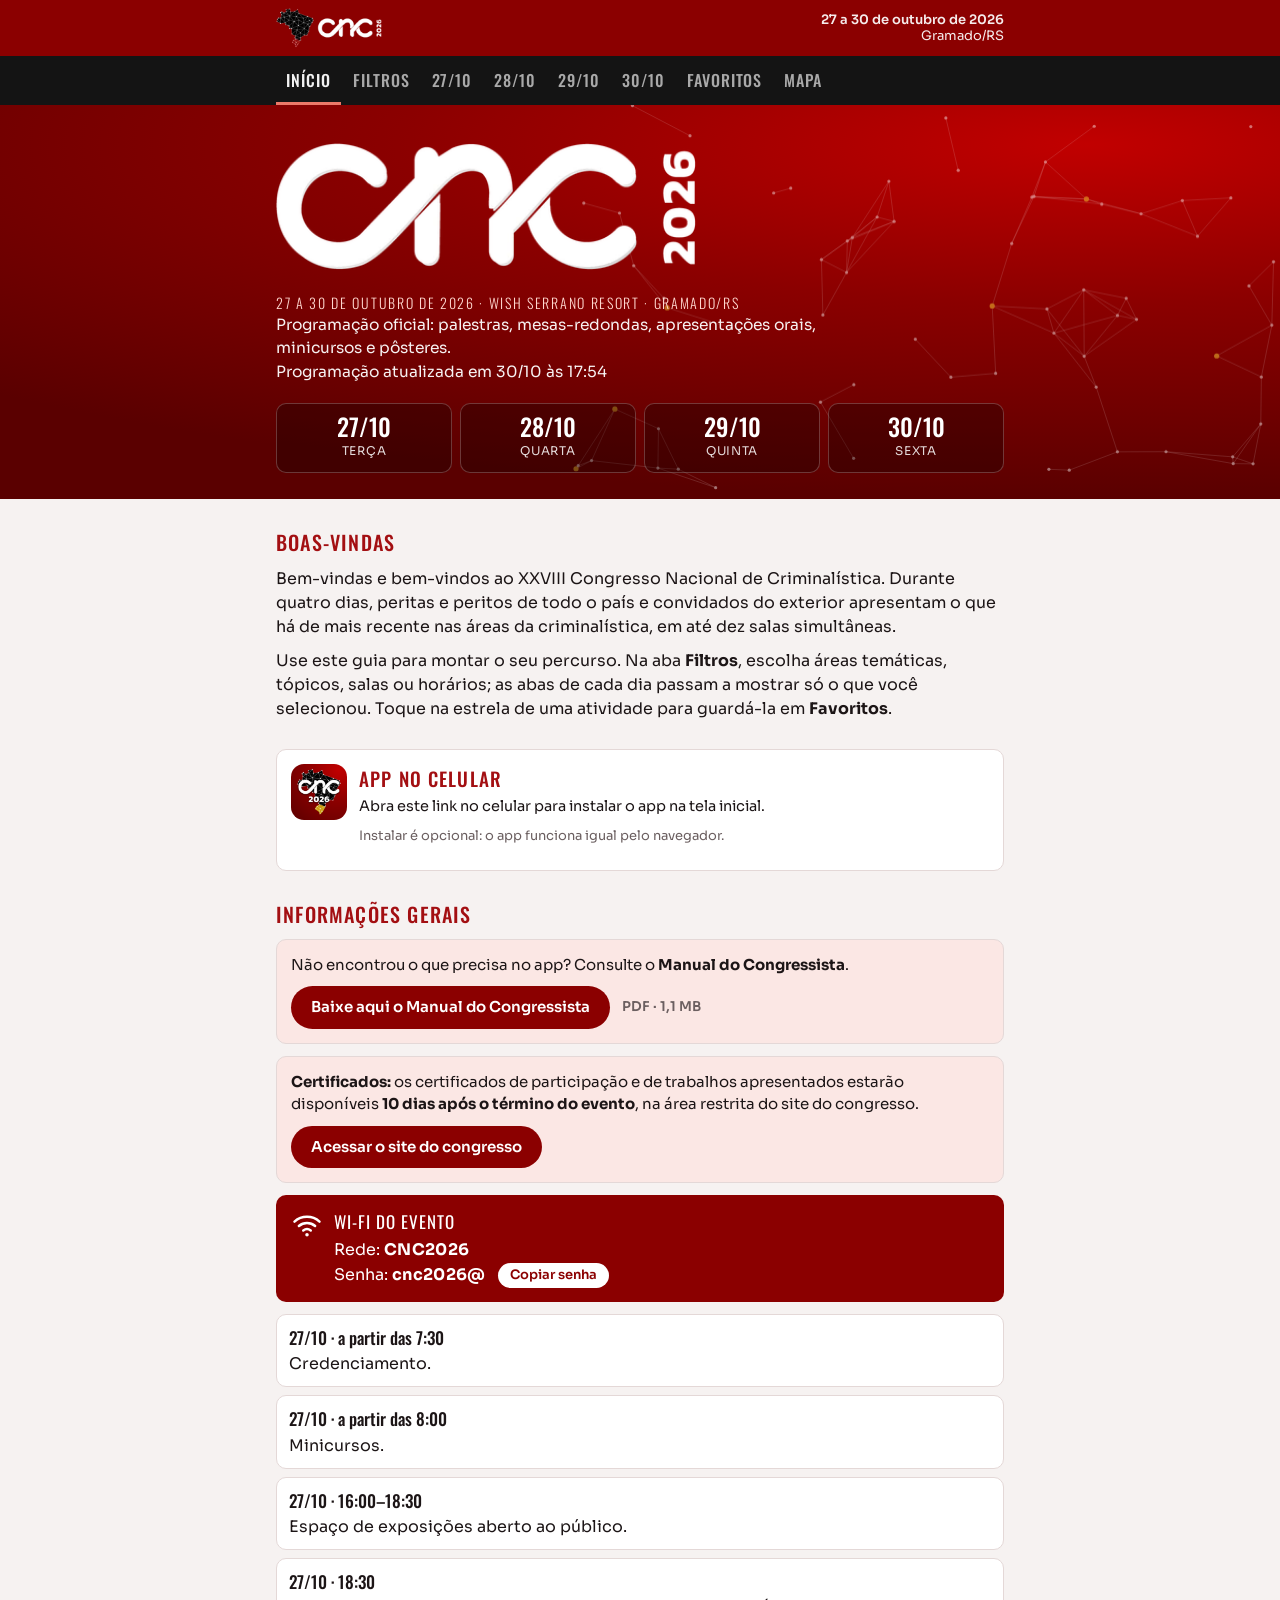
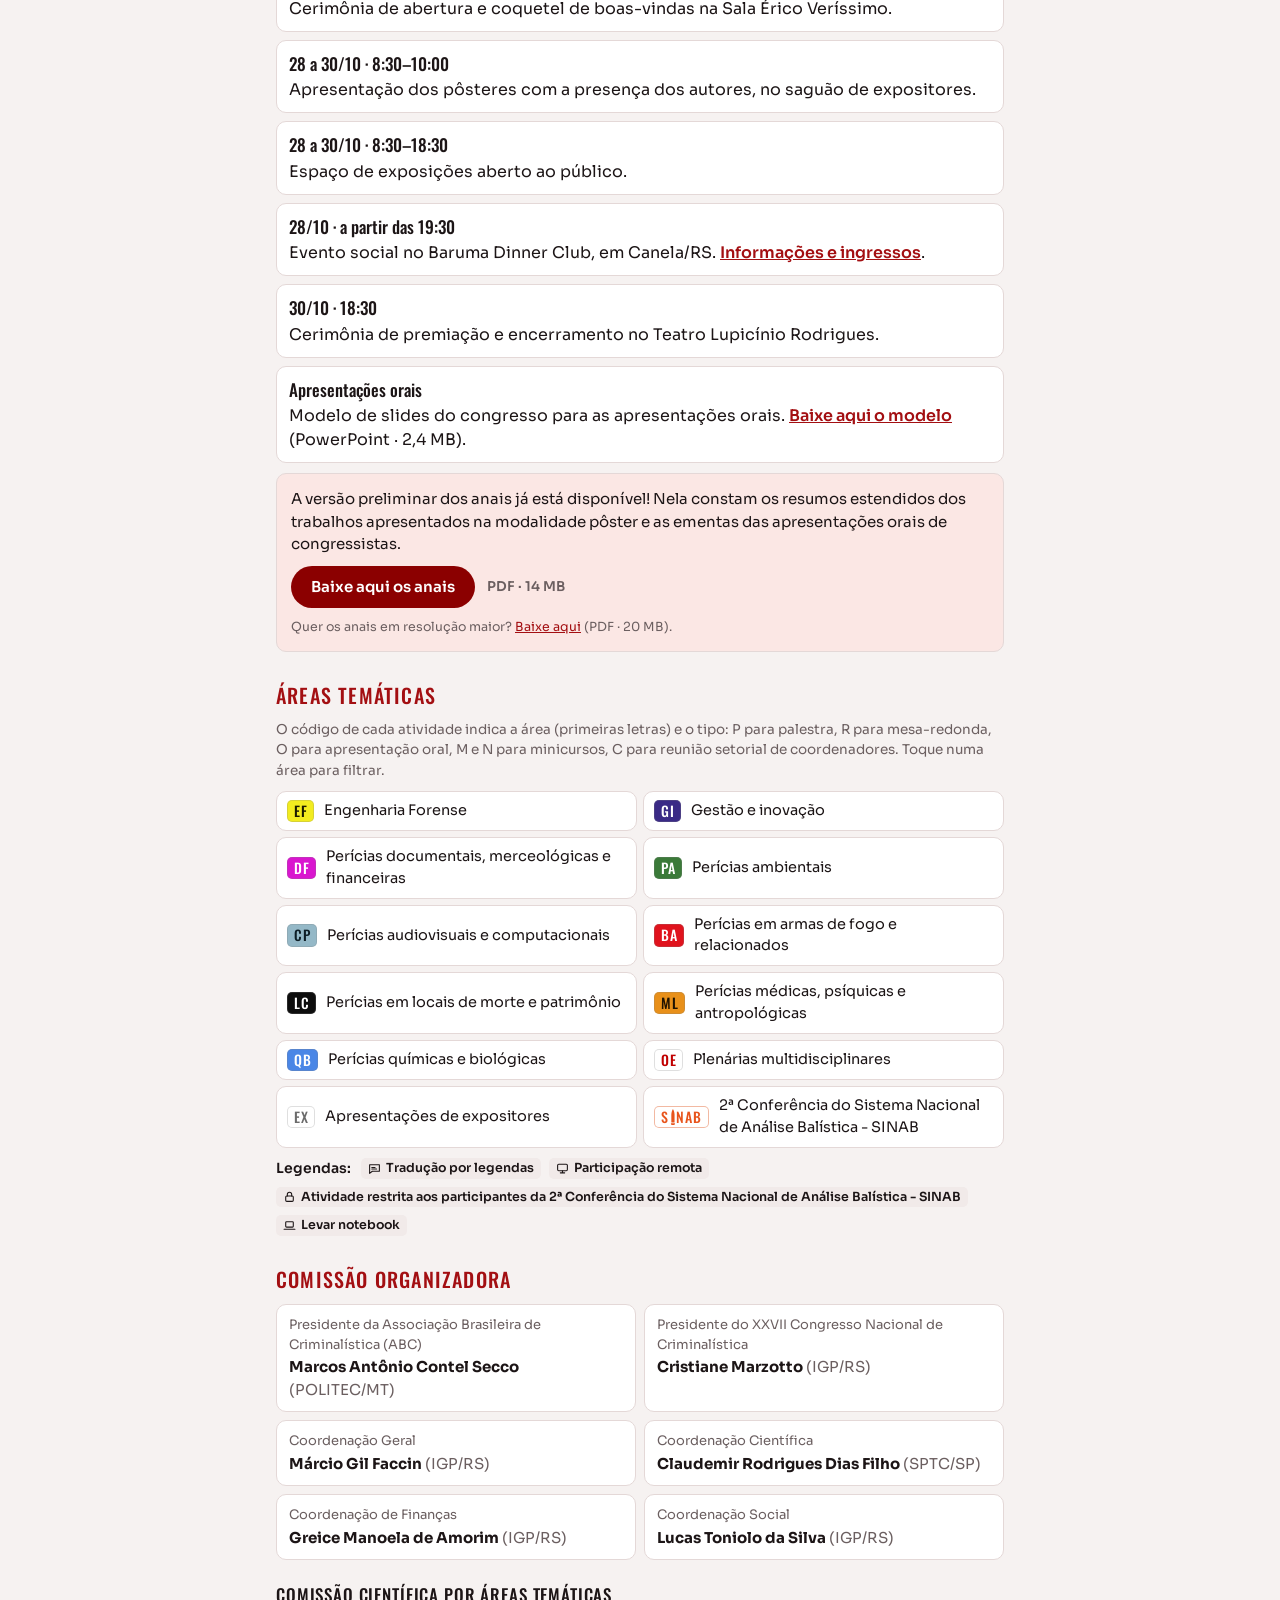
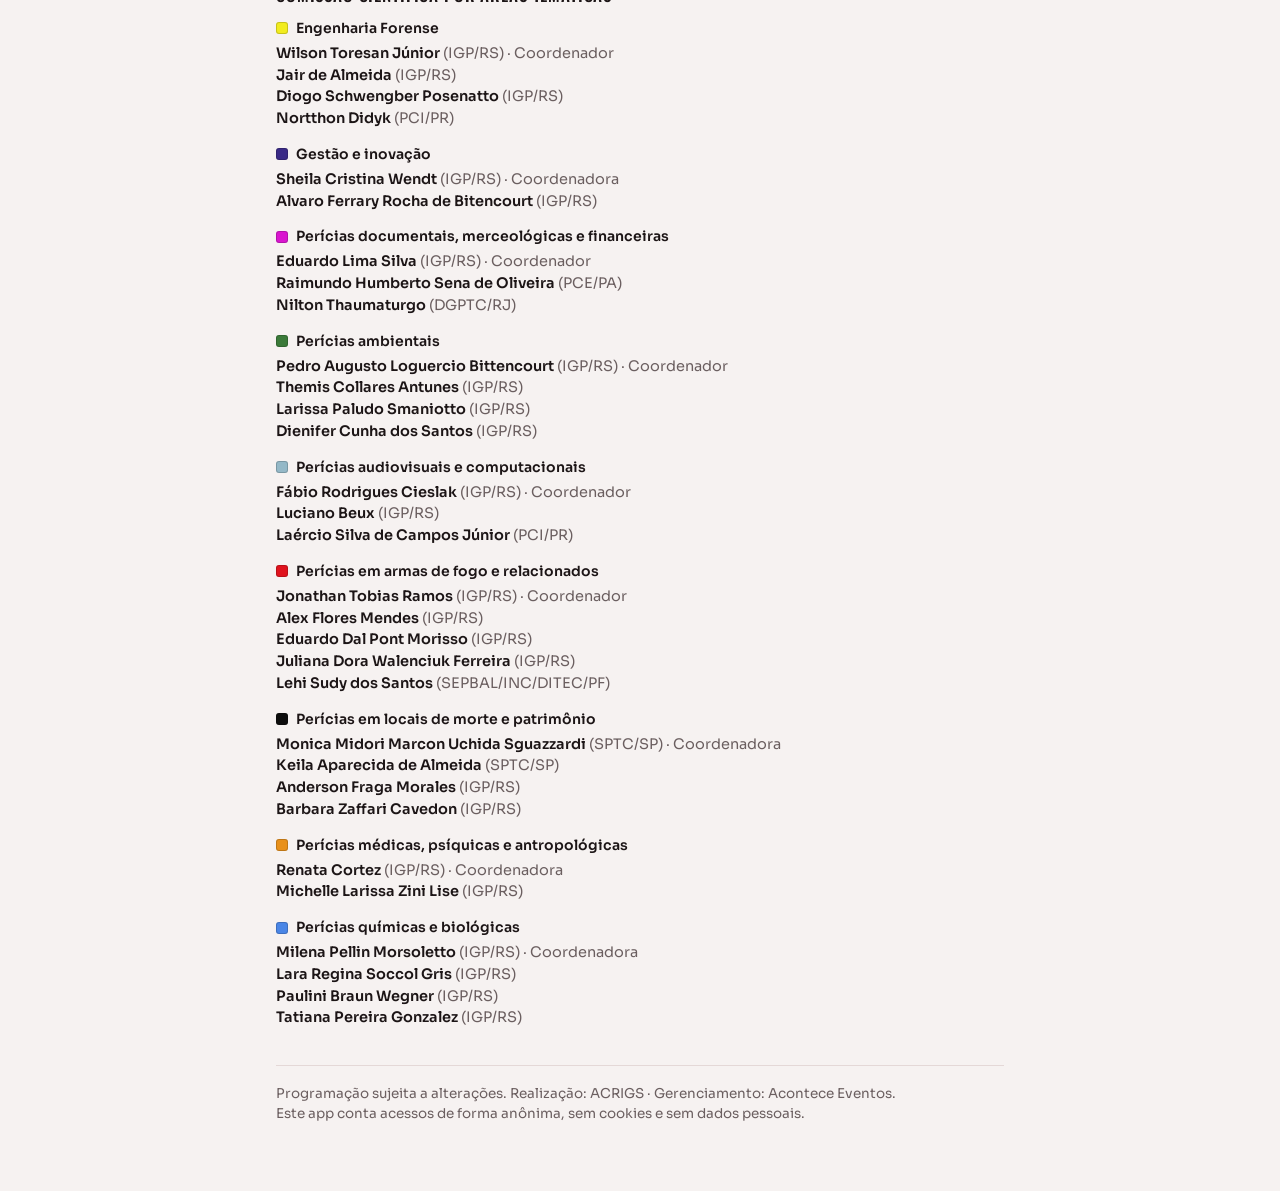
==== commit 038b80eb: "Aviso: fotos do evento (botão para a pasta no Google Drive) Co-Authored-By: Claude Opus 5.5 <noreply" ====
--- a/index.html
+++ b/index.html
@@ -463,7 +463,7 @@
 </main>
 
 <script>
-const BUILD_STAMP = '30/10 às 13:03';
+const BUILD_STAMP = '30/10 às 17:54';
 /* PROGRAMAÇÃO — XXVIII CNC 2026
    Formato: [dia, início, fim, sala, código, tipo, título, pessoas, palavras-chave (|), selos]
    tipos: P palestra · R mesa-redonda · O apresentação oral · M minicurso · C reunião de coordenadores
@@ -1481,6 +1481,10 @@
 /* ---------- avisos agendados: aparecem uma vez por aparelho, dentro do período; fechado, não volta ----------
    campos: id, de/ate (horário de Brasília), titulo, html; opcional: favs = lista de ids (só para quem favoritou algum) */
 const AVISOS = [
+  { id: 'fotos', de: '2026-10-30T18:00:00-03:00', ate: '2026-11-30T23:59:59-03:00',
+    titulo: 'Fotos do evento',
+    html: '<p>As <b>fotografias do XXVIII Congresso Nacional de Criminalística</b> já estão disponíveis!</p><p>Acesse a pasta com as fotos do evento pelo botão abaixo.</p>',
+    link: { txt: 'Ver as fotos', url: 'https://drive.google.com/drive/folders/1IsULCSyRP7uKnNXIpSn-CodMfWJ4zc4t' } },
   { id: 'cancel-CP.O.7', de: '2026-10-30T11:30:00-03:00', ate: '2026-10-30T23:59:59-03:00', favs: ['CP.O.7'],
     titulo: 'Atividade cancelada',
     html: '<p>A apresentação oral <b>CP.O.7</b> – <b>Violence as a Service (VaaS) e Crime as a Service (CaaS): aspectos essenciais da perícia computacional para atuação de combate no ecossistema cibercriminoso transnacional</b>, prevista para hoje, <b>30/10, às 17:10</b>, na Sala João Simões Lopes Neto, foi <b>cancelada a pedido do autor</b>.</p><p>A ementa continua disponível no card da atividade.</p>' },
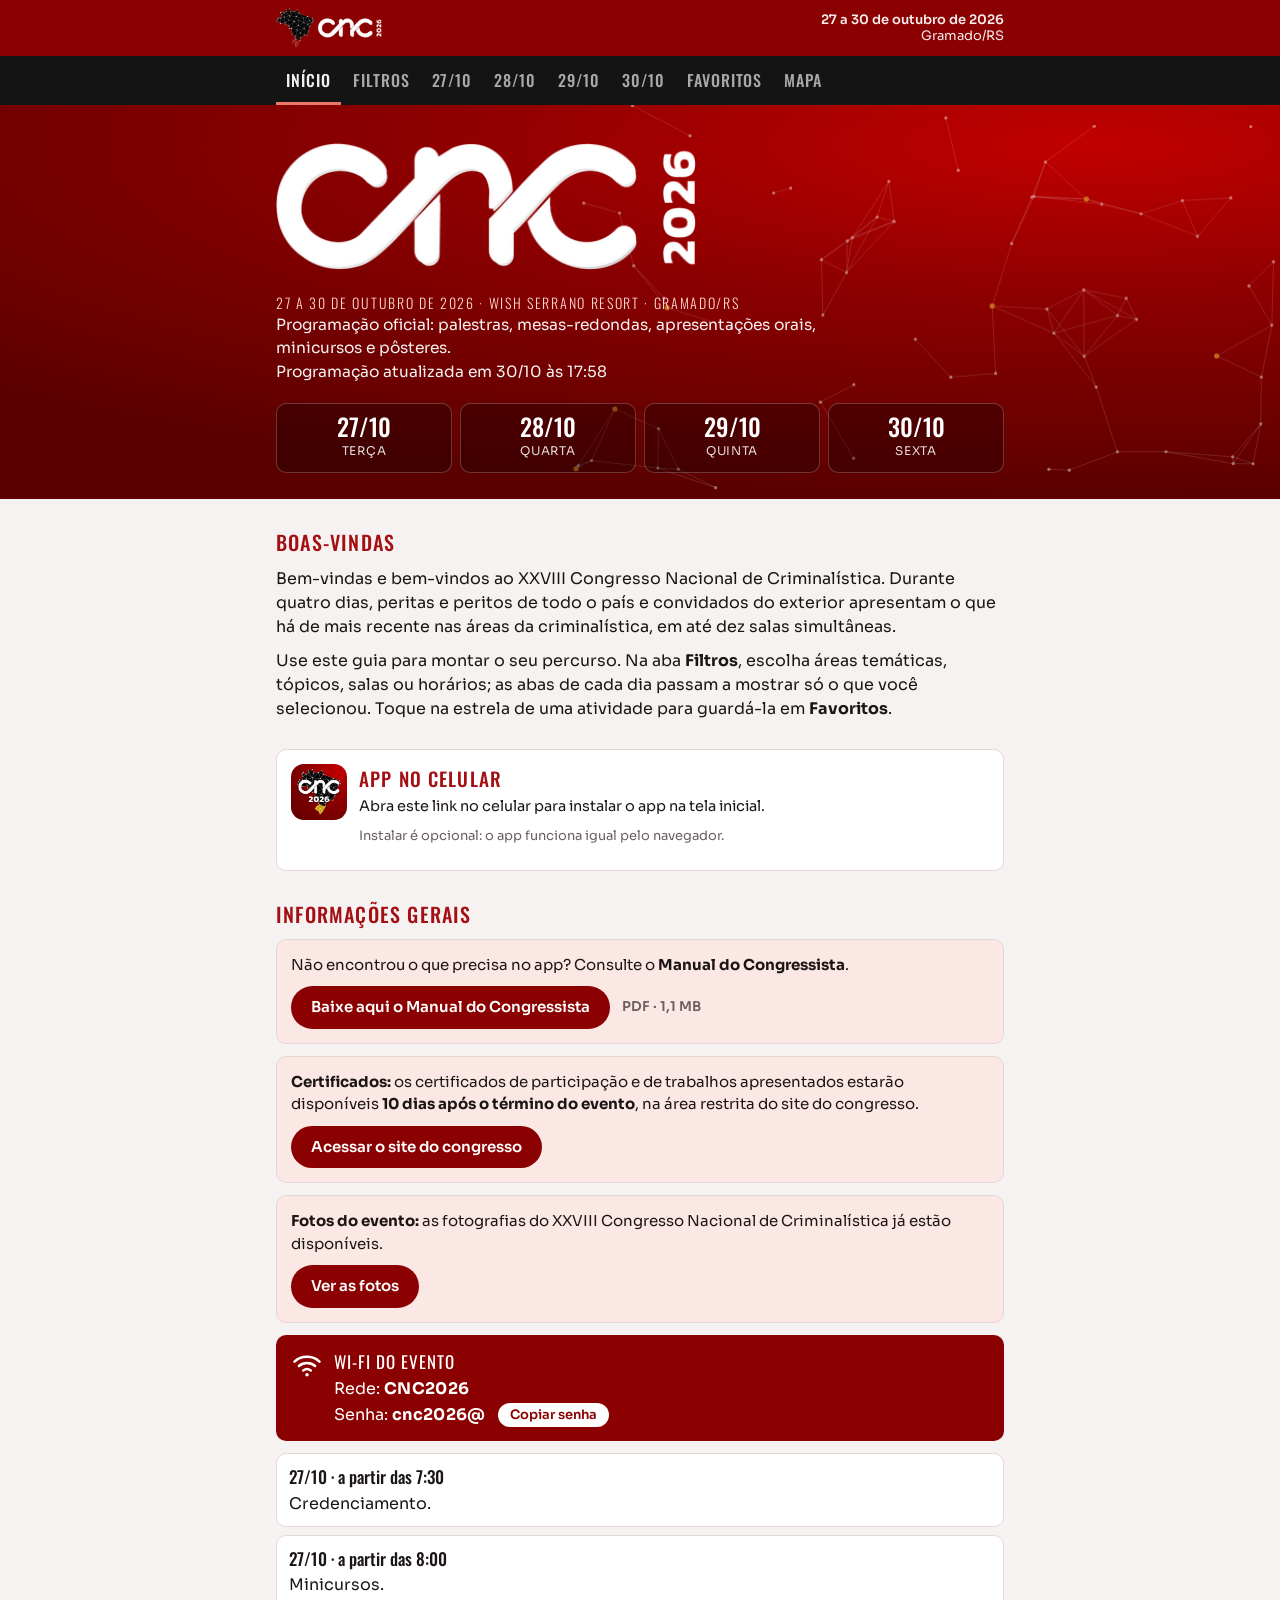
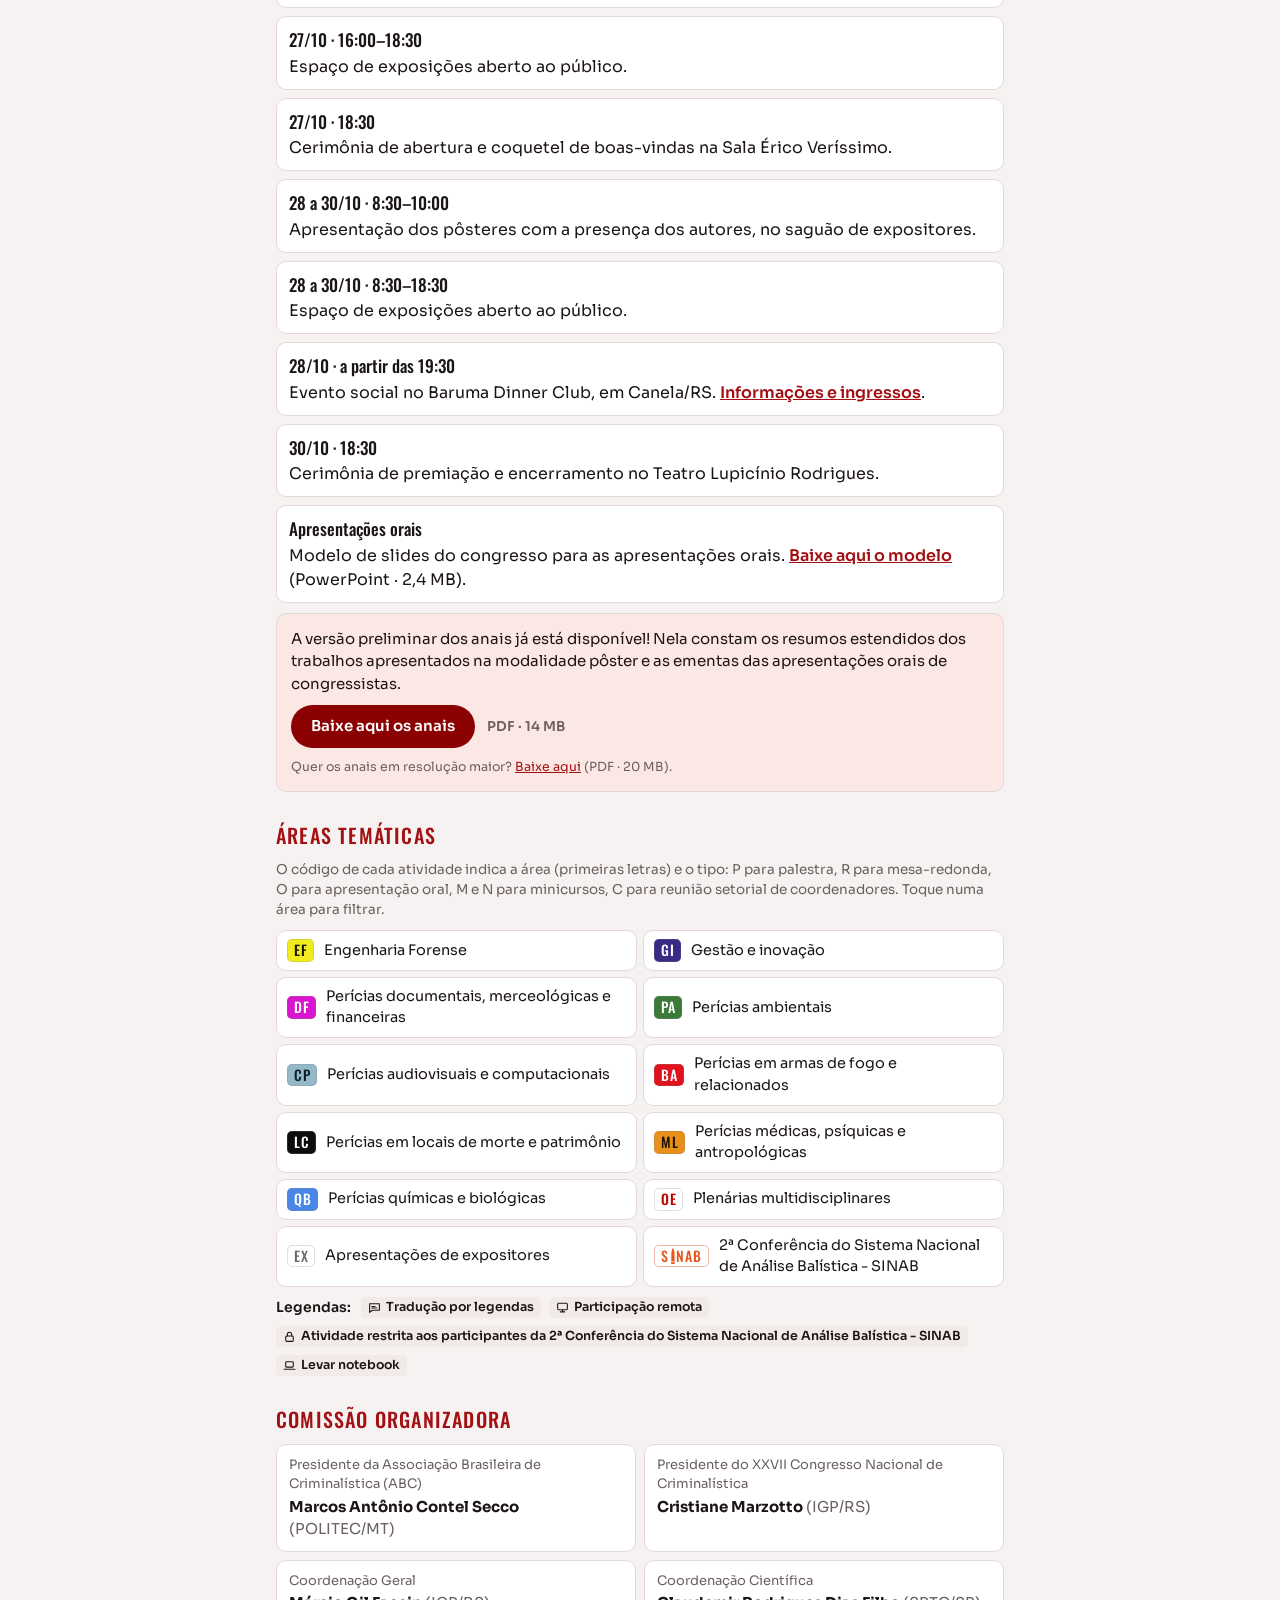
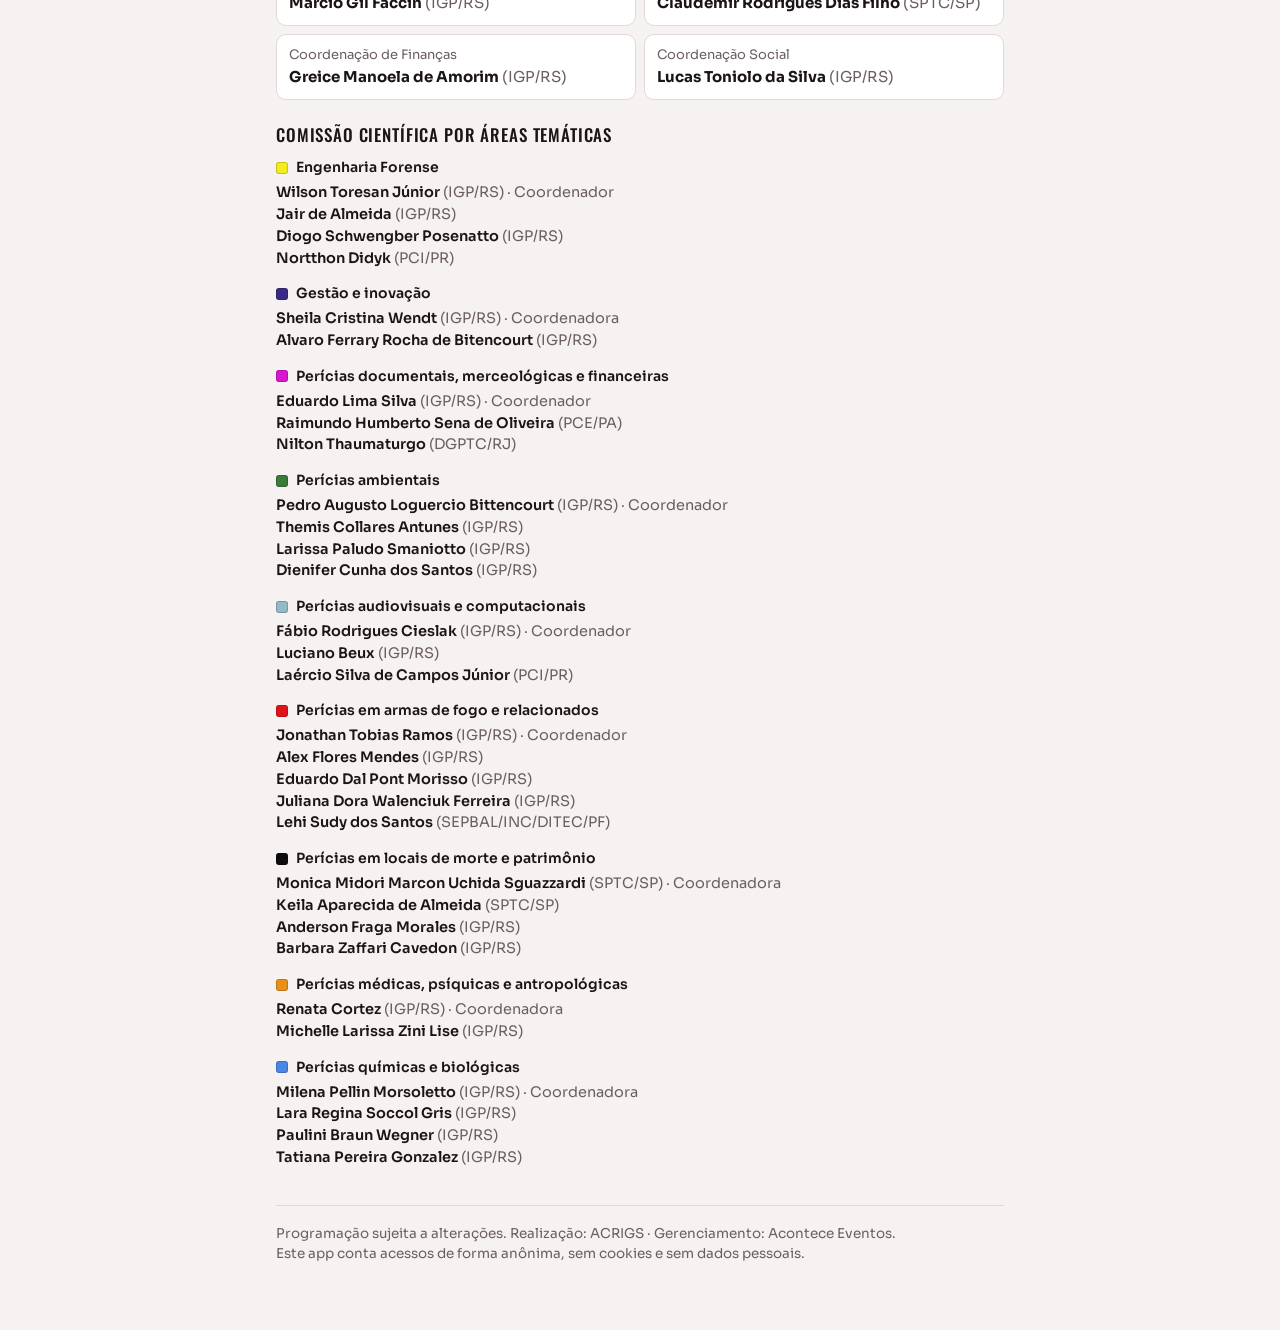
==== commit 80660376: "Informações gerais: quadro com o link das fotos do evento Co-Authored-By: Claude Opus 5.5 <noreply@a" ====
--- a/index.html
+++ b/index.html
@@ -463,7 +463,7 @@
 </main>
 
 <script>
-const BUILD_STAMP = '30/10 às 17:54';
+const BUILD_STAMP = '30/10 às 17:58';
 /* PROGRAMAÇÃO — XXVIII CNC 2026
    Formato: [dia, início, fim, sala, código, tipo, título, pessoas, palavras-chave (|), selos]
    tipos: P palestra · R mesa-redonda · O apresentação oral · M minicurso · C reunião de coordenadores
@@ -1193,6 +1193,10 @@
         <p><b>Certificados:</b> os certificados de participação e de trabalhos apresentados estarão disponíveis <b>10 dias após o término do evento</b>, na área restrita do site do congresso.</p>
         <div class="arow"><a class="abtn" href="https://www.congressocriminalistica.com.br/" target="_blank" rel="noopener" data-material="certificados: site">Acessar o site do congresso</a></div>
       </div>
+      <div class="anais manual fotos">
+        <p><b>Fotos do evento:</b> as fotografias do XXVIII Congresso Nacional de Criminalística já estão disponíveis.</p>
+        <div class="arow"><a class="abtn" href="https://drive.google.com/drive/folders/1IsULCSyRP7uKnNXIpSn-CodMfWJ4zc4t" target="_blank" rel="noopener" data-material="fotos do evento">Ver as fotos</a></div>
+      </div>
       <div class="wifi">
         <svg viewBox="0 0 24 24" aria-hidden="true"><path d="M2 8.5a15 15 0 0 1 20 0M5.5 12a10 10 0 0 1 13 0M9 15.5a5 5 0 0 1 6 0" fill="none" stroke="currentColor" stroke-width="2" stroke-linecap="round"/><circle cx="12" cy="19" r="1.4" fill="currentColor"/></svg>
         <div><div class="wt">Wi-Fi do evento</div>
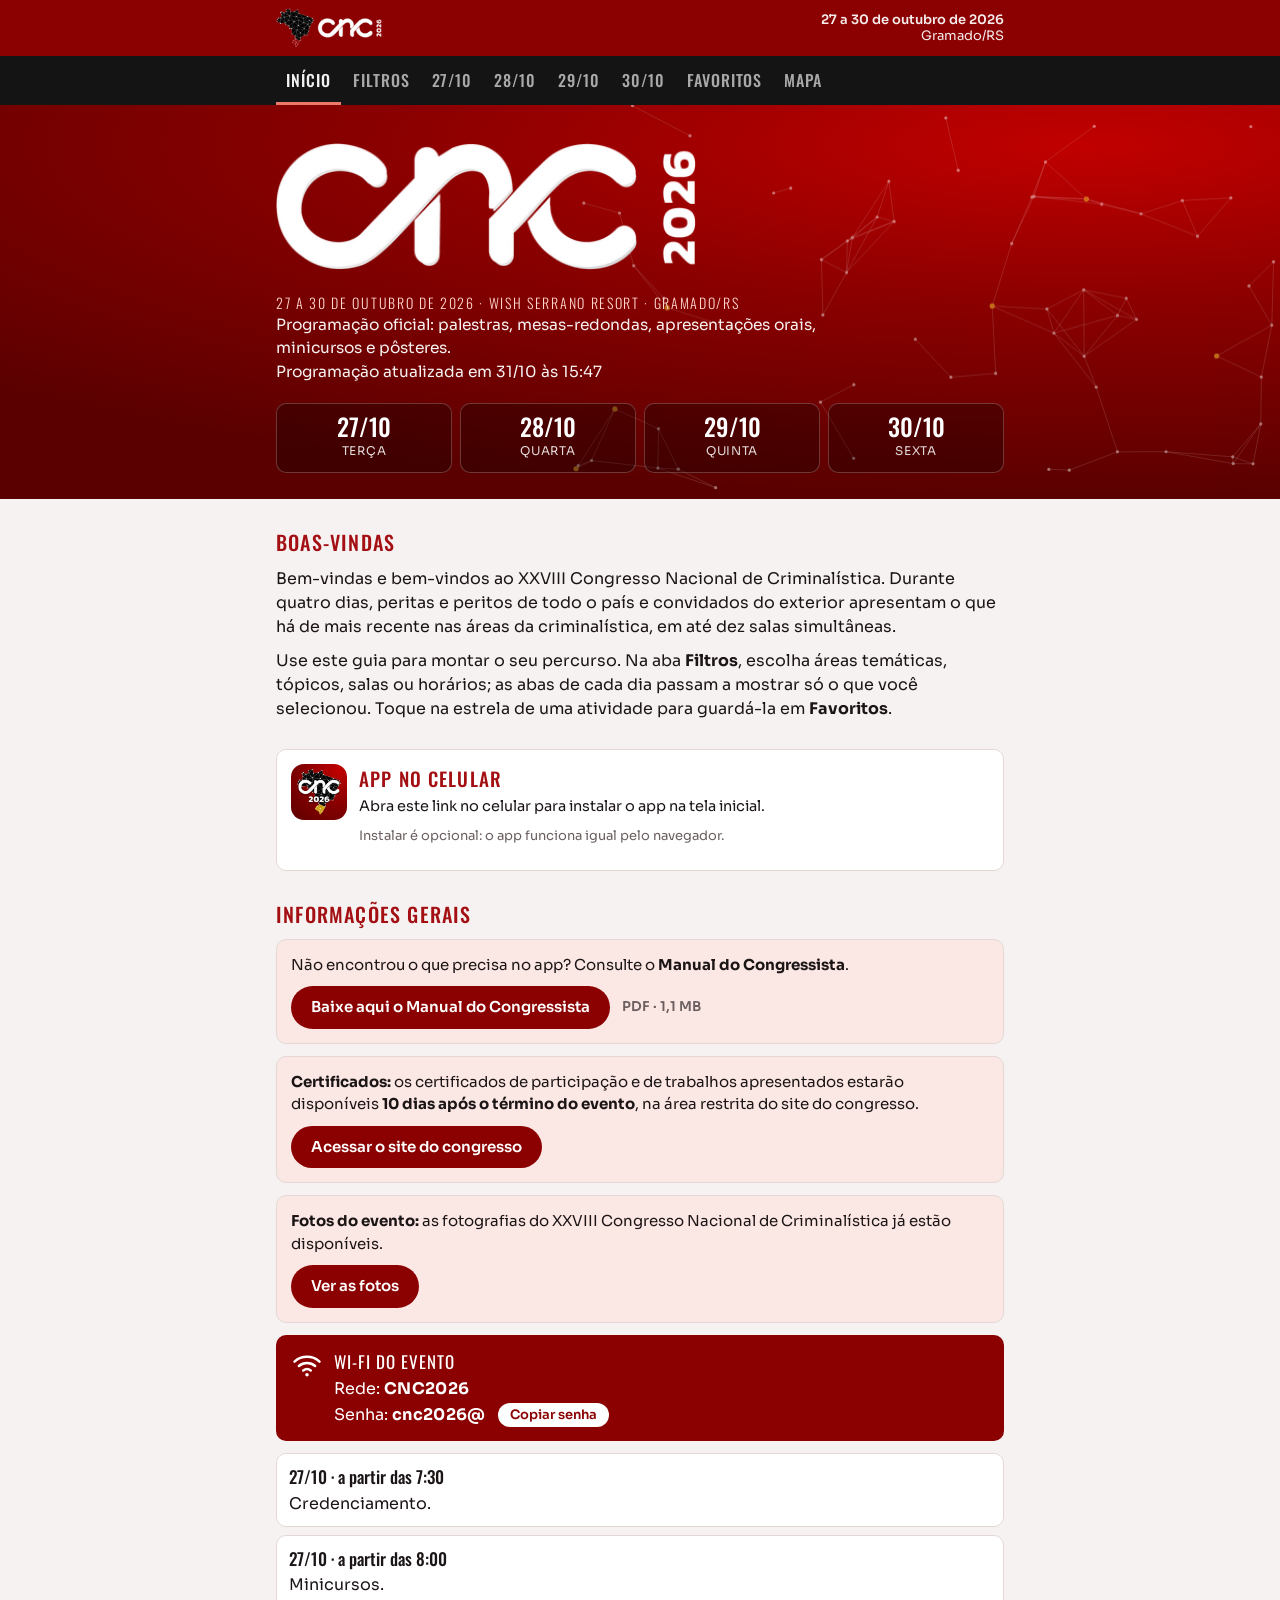
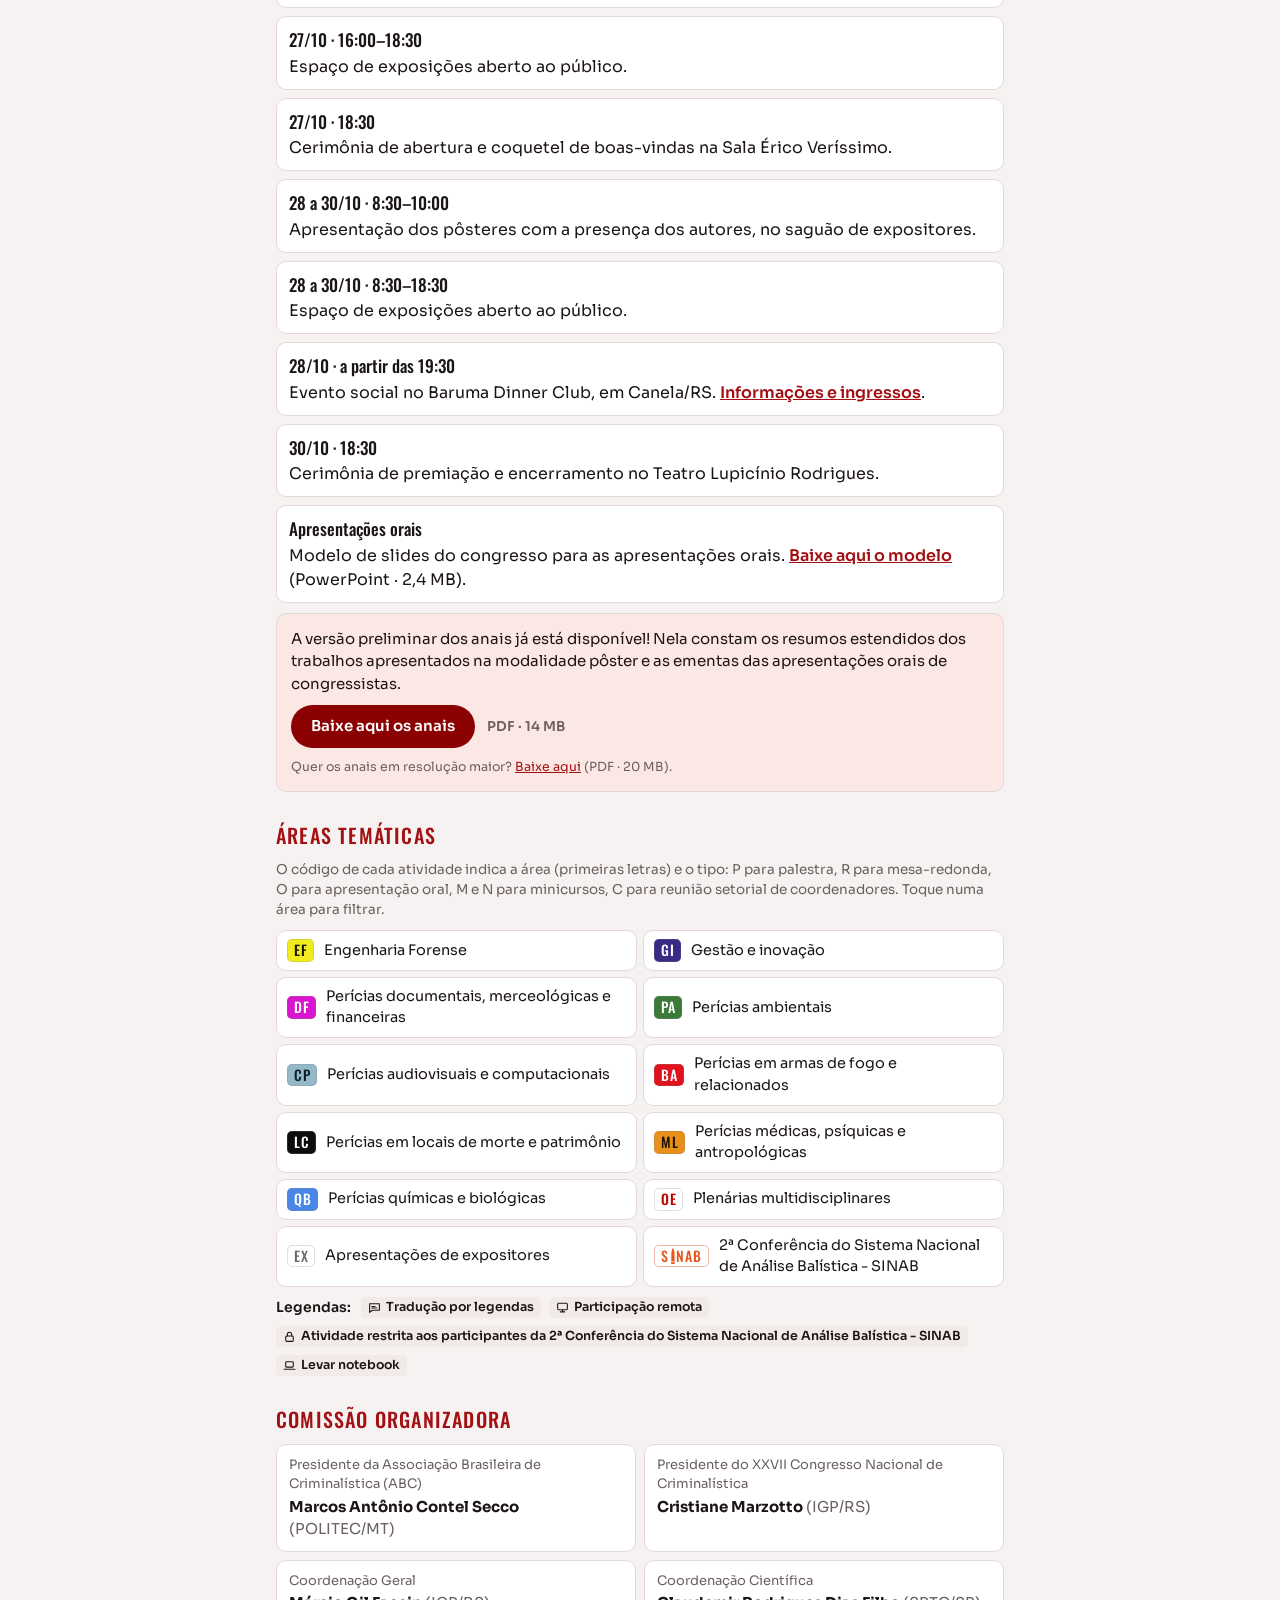
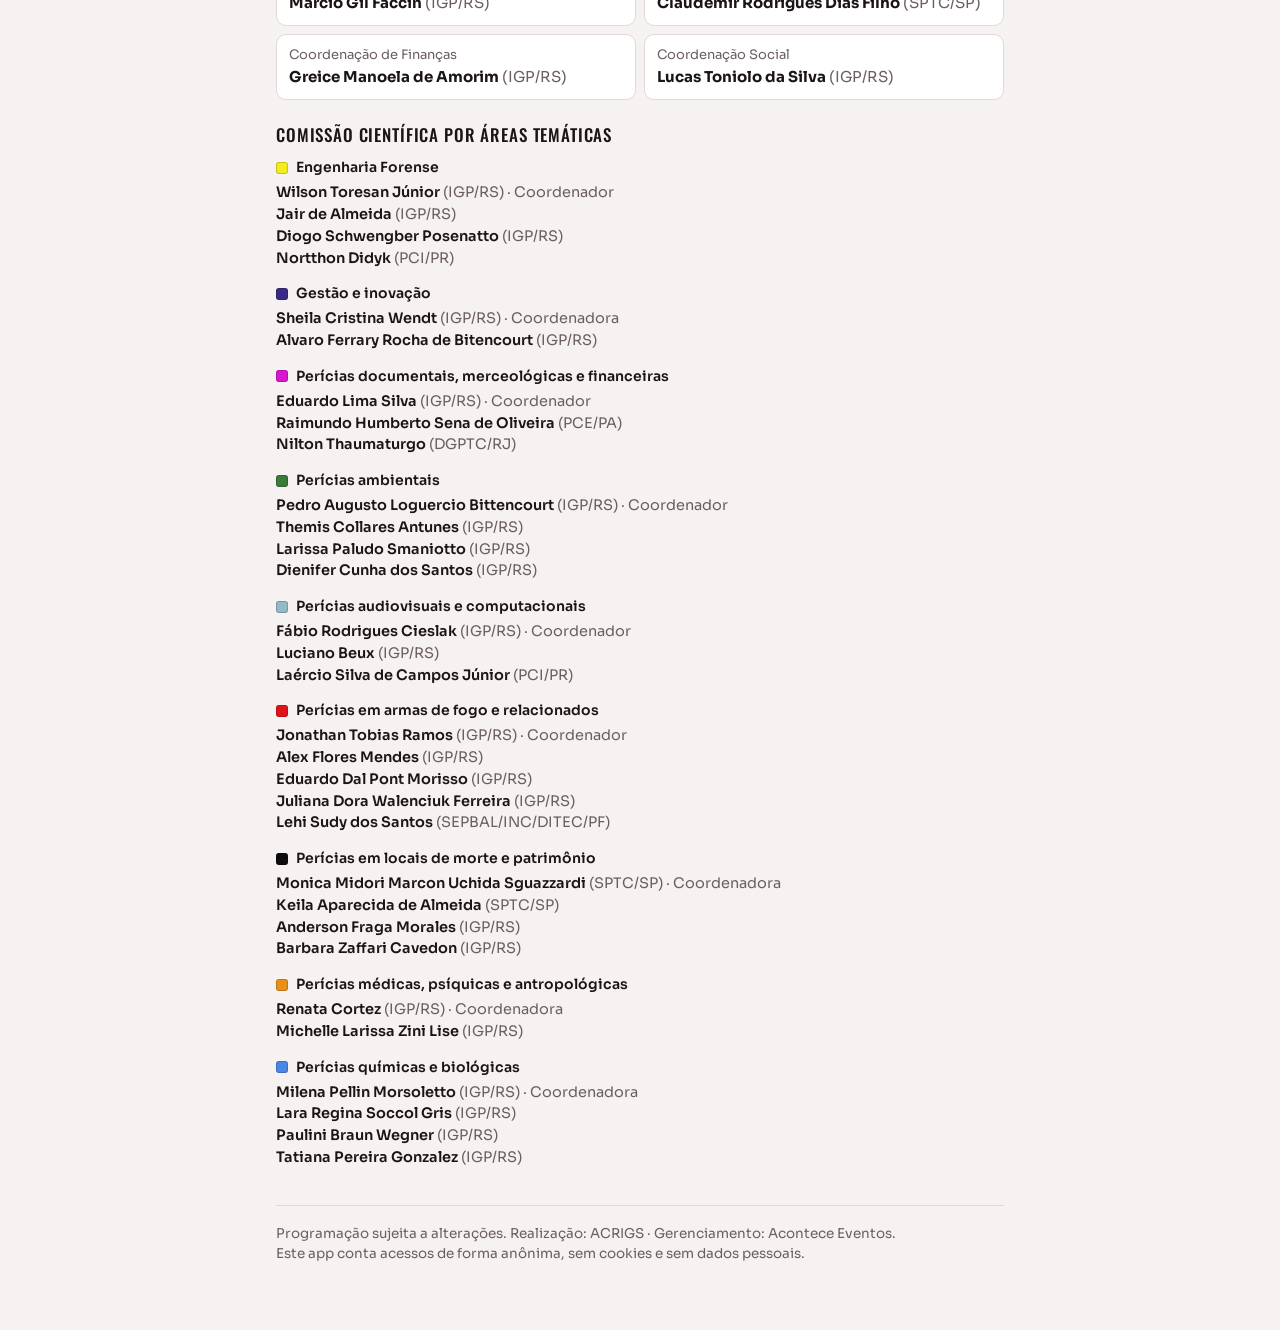
==== commit 74f6ac50: "Pôsteres 485 e 383: nomes de autores corrigidos Co-Authored-By: Claude Opus 5.5 <noreply@anthropic.c" ====
--- a/index.html
+++ b/index.html
@@ -463,7 +463,7 @@
 </main>
 
 <script>
-const BUILD_STAMP = '30/10 às 17:58';
+const BUILD_STAMP = '31/10 às 15:47';
 /* PROGRAMAÇÃO — XXVIII CNC 2026
    Formato: [dia, início, fim, sala, código, tipo, título, pessoas, palavras-chave (|), selos]
    tipos: P palestra · R mesa-redonda · O apresentação oral · M minicurso · C reunião de coordenadores
@@ -725,7 +725,7 @@
 ];
 
 /* PÔSTERES — [dia, início, fim, nº, área, título (convertido), autores (instituição), título original da planilha] */
-const POSTERS = [[28, "08:30", "10:00", "393", "BA", "Análise forense da composição e permanência em superfícies de resíduos de arma de fogo usando munição não tóxica", "Bruna Herzog (UFPR), Evaldo Ribeiro (UFPR), Emílio Merino (PCP)", "ANÁLISE FORENSE DA COMPOSIÇÃO E PERMANÊNCIA EM SUPERFÍCIES DE RESÍDUOS DE ARMA DE FOGO USANDO MUNIÇÃO NÃO TÓXICA"], [28, "08:30", "10:00", "400", "BA", "Ghost guns e armas de fogo impressas em 3D: a escalada da ameaça, o vácuo pericial e a urgência de respostas jurídicas", "Lucas Nicolas Assad (PCIPR), Emilio Merino de Paz Junior (PCIPR), Alexandre Guilherme de Lara (PCIPR), Rodrigo Londe Moura (SPTC/GO), Sophia Wieczorek Lobo (SPTC/GO)", "GHOST GUNS E ARMAS DE FOGO IMPRESSAS EM 3D: A ESCALADA DA AMEAÇA, O VÁCUO PERICIAL E A URGÊNCIA DE RESPOSTAS JURÍDICAS"], [28, "08:30", "10:00", "515", "BA", "Análise temporal da integridade dos microelementos identificadores de projéteis de arma de fogo após imersão em sangue suíno", "Simone Vasconcelos Santana Rotta (PCIPR), Luiz Henrique da Silva Rotta (PCIPR), Daniele de Freitas Garcia (UNESPAR)", "ANÁLISE TEMPORAL DA INTEGRIDADE DOS MICROELEMENTOS IDENTIFICADORES DE PROJÉTEIS DE ARMA DE FOGO APÓS IMERSÃO EM SANGUE SUÍNO"], [28, "08:30", "10:00", "520", "BA", "Avaliação de métodos de limpeza de projéteis de arma de fogo e seus impactos no exame de confronto balístico: análise de amostras expostas ao sangue suíno ao longo do tempo", "Luiz Henrique da Silva Rotta (PCIPR), Simone Vasconcelos Santana Rotta (PCIPR), Daniele de Freitas Garcia (UNESPAR)", "AVALIAÇÃO DE MÉTODOS DE LIMPEZA DE PROJÉTEIS DE ARMA DE FOGO E SEUS IMPACTOS NO EXAME DE CONFRONTO BALÍSTICO: ANÁLISE DE AMOSTRAS EXPOSTAS AO SANGUE SUÍNO AO LONGO DO TEMPO"], [28, "08:30", "10:00", "523", "BA", "Comparação da visualização de um projétil de arma de fogo por microscopia eletrônica de varredura e microscopia óptica em microcomparador balístico", "Daniele de Freitas Garcia (UNESPAR), Simone Vasconcelos Santana Rotta (PCIPR), Silvia Luciana Fávaro Rosa (COMCAP / UEM), Rosimar Maria Marques (COMCAP / UEM), Luiz Henrique da Silva Rotta (PCIPR)", "COMPARAÇÃO DA VISUALIZAÇÃO DE UM PROJÉTIL DE ARMA DE FOGO POR MICROSCOPIA ELETRÔNICA DE VARREDURA E MICROSCOPIA ÓPTICA EM MICROCOMPARADOR BALÍSTICO"], [28, "08:30", "10:00", "375", "CP", "Diarização não supervisionada de embeddings de voz aplicada à comparação forense de locutores", "Tiago Samir de Sousa Freire (PEFOCE)", "DIARIZAÇÃO NÃO SUPERVISIONADA DE EMBEDDINGS DE VOZ APLICADA À COMPARAÇÃO FORENSE DE LOCUTORES"], [28, "08:30", "10:00", "376", "CP", "Corpus Forense do Ceará: um banco de vozes para a validação de perícias fonéticas", "Célio Rogério Nunes Almeida Filho (PEFOCE)", "CORPUS FORENSE DO CEARÁ: UM BANCO DE VOZES PARA A VALIDAÇÃO DE PERÍCIAS FONÉTICAS"], [28, "08:30", "10:00", "557", "CP", "Desafios da análise acústica no exame de comparação forense de locutor: revisão da literatura", "Lucilene Aparecida Forcin Cazumbá (MPSP), Flávia Rodrigues dos Santos Gianini (MPSP), Ana Paula Sanches (MPSP), Jessica Aparecida de Brito (MPSP)", "DESAFIOS DA ANÁLISE ACÚSTICA NO EXAME DE COMPARAÇÃO FORENSE DE LOCUTOR: REVISÃO DA LITERATURA."], [28, "08:30", "10:00", "637", "CP", "Impacto de plataformas de videoconferência na análise acústica da fala: implicações para exames periciais de comparação forense de locutores", "Tatiane Alves Braga (PUCRS), Paola Baron (UFSC), Samantha Barcelos Moraes (FFRS), Ana Paula Sanches (MPSP)", "IMPACTO DE PLATAFORMAS DE VIDEOCONFERÊNCIA NA ANÁLISE ACÚSTICA DA FALA: IMPLICAÇÕES PARA EXAMES PERICIAIS DE COMPARAÇÃO FORENSE DE LOCUTORES"], [28, "08:30", "10:00", "642", "CP", "Estimação de degradação espectral acumulativa em cadeias de codificação com perdas em áudio forense: estudo com 32.292 amostras", "Erlon Goncalves Reis (PCERJ-ICCE)", "ESTIMAÇÃO DE DEGRADAÇÃO ESPECTRAL ACUMULATIVA EM CADEIAS DE CODIFICAÇÃO COM PERDAS EM ÁUDIO FORENSE: ESTUDO COM 32.292 AMOSTRAS"], [28, "08:30", "10:00", "555", "DF", "Análise documentoscópica de arquivos digitais: abordagem perceptual, contextual e de metadados na detecção de fraudes em pregão eletrônico", "Lucilene Aparecida Forcin Cazumbá (MPSP), Ana Paula Sanches (MPSP), Flávia Rodrigues dos Santos Gianini (MPSP), Jessica Aparecida de Brito (MPSP)", "ANÁLISE DOCUMENTOSCÓPICA DE ARQUIVOS DIGITAIS: ABORDAGEM PERCEPTUAL, CONTEXTUAL E DE METADADOS NA DETECÇÃO DE FRAUDES EM PREGÃO ELETRÔNICO."], [28, "08:30", "10:00", "558", "DF", "Documentoscopia em transição: do papel ao digital no TJ/SP (2019–2026)", "Lucilene Aparecida Forcin Cazumbá (MPSP), Márcia Aparecida Lopes da Silva (TJSP), Pedro Lopes Sanches Neves (PUCCAMPINAS)", "Documentoscopia em Transição: do Papel ao Digital no TJ/SP (2019–2026)"], [28, "08:30", "10:00", "586", "DF", "Decodificação de QR code para aplicação na identificação veicular", "Marc Waxman Braga (DPT)", "DECODIFICAÇÃO DE QR CODE PARA APLICAÇÃO NA IDENTIFICAÇÃO VEICULAR"], [28, "08:30", "10:00", "367", "EF", "Métodos simplificados para estimativa de velocidade em acidentes de trânsito", "Jonathan Silva Souza (DPT/BA), João Gabriel do Nascimento Souza (DPT/BA)", "MÉTODOS SIMPLIFICADOS PARA ESTIMATIVA DE VELOCIDADE EM ACIDENTES DE TRÂNSITO"], [28, "08:30", "10:00", "432", "EF", "Inovação pericial: Event Data Recorder (EDR) e a validação multidisciplinar da prova material em crime de trânsito na cidade de Goiânia – relato de caso", "Leticia Prado Castanheira Costa (PCIGO), Denise Vaz de Almeida (PCIGO), Carla Fonseca Arantes (PCIGO)", "INOVAÇÃO PERICIAL: EVENT DATA RECORDER (EDR) E A VALIDAÇÃO MULTIDISCIPLINAR DA PROVA MATERIAL EM CRIME DE TRÂNSITO NA CIDADE DE GOIÂNIA – RELATO DE CASO."], [28, "08:30", "10:00", "505", "EF", "Metodologia semiassistida por imagem para mensuração de deformações veiculares e estimativa da EES pelo método CRASH3", "Bruno Pessôa Neves (PCI/RN), José Germano da Silva Neto (PCI/RN), Renilson De Oliveira Mapele (PCI/RN)", "METODOLOGIA SEMIASSISTIDA POR IMAGEM PARA MENSURAÇÃO DE DEFORMAÇÕES VEICULARES E ESTIMATIVA DA EES PELO MÉTODO CRASH3"], [28, "08:30", "10:00", "652", "EF", "Modelagem de tombamento de automóvel induzido por colisão perpendicular de motocicleta", "Alexandre Magno Bernardo Fontoura (PCI/PR), Rodrigo Galvão (PCI/PR)", "MODELAGEM DE TOMBAMENTO DE AUTOMÓVEL INDUZIDO POR COLISÃO PERPENDICULAR DE MOTOCICLETA"], [28, "08:30", "10:00", "433", "GI", "Especialização do trabalho policial e pericial segundo os tipos de investigação: uma discussão teórico-conceitual", "Leticia Prado Castanheira Costa (PCIGO), Tássio Ramos Fagundes (PCIGO), Denise Vaz de Almeida (PCIGO)", "ESPECIALIZAÇÃO DO TRABALHO POLICIAL E PERICIAL SEGUNDO OS TIPOS DE INVESTIGAÇÃO: UMA DISCUSSÃO TEÓRICO-CONCEITUAL"], [28, "08:30", "10:00", "525", "GI", "Xandroid: plataforma de auditoria de campo, padronização taxonômica e blindagem da cadeia de custódia por criptografia SHA-256 offline e inteligência artificial assistida", "Alexandre D'ávila Moura (ICPCDF)", "Xandroid: plataforma de auditoria de campo, padronização taxonômica e blindagem da cadeia de custódia por criptografia SHA-256 offline e inteligência artificial assistida"], [28, "08:30", "10:00", "591", "GI", "Busca ativa como função pericial estratégica na identificação e na destinação de corpos sob custódia do estado", "Anelisi de Lima Araújo (IGP-RS), Adriana Ubirajara Silva Petry (IGP-RS), Patrícia Vasconcelos Machado (IGP-RS), Beatriz da Fontoura Pinheiro Beck (IGP-RS), Rosane Perez Baldasso (IGP-RS), Kleber Cardoso Crespo (IGP-RS), Marcelo Cardoso Barros (IGP-RS), Diana Maria Fernandez Montallvo Mendonça (IGP-RS), Patricia Marin (IGP-RS)", "BUSCA ATIVA COMO FUNÇÃO PERICIAL ESTRATÉGICA NA IDENTIFICAÇÃO E NA DESTINAÇÃO DE CORPOS SOB CUSTÓDIA DO ESTADO"], [28, "08:30", "10:00", "628", "GI", "O emprego da tecnologia de scanner 3D no contexto da reprodução simulada dos fatos", "Cátia Tatiana Kochemborger Moura Fert (IGP/RS), Francine Barbisan D'E Palma (IGP/RS), Luciano Beux (IGP/RS), Carolina Brandt Gualdi (IGP/RS), Barbara Zaffari Cavedon (IGP/RS)", "O EMPREGO DA TECNOLOGIA DE SCANNER 3D NO CONTEXTO DA REPRODUÇÃO SIMULADA DOS FATOS"], [28, "08:30", "10:00", "472", "LC", "A importância da preservação do local de crime e da utilização de técnicas forenses na elucidação de casos de estupro e homicídio", "Julianna Kesselring Romero (SPTC-IC)", "A IMPORTÂNCIA DA PRESERVAÇÃO DO LOCAL DE CRIME E DA UTILIZAÇÃO DE TÉCNICAS FORENSES NA ELUCIDAÇÃO DE CASOS DE ESTUPRO E HOMICÍDIO"], [28, "08:30", "10:00", "489", "LC", "Assistentes de inteligência artificial e a dinâmica dos fatos: a relevância do acesso imediato a vestígios digitais em locais de crime", "Bruno Henz Mossmann (PCi-SC), Mably Rosalina Fernandes (PUCPR)", "ASSISTENTES DE INTELIGÊNCIA ARTIFICIAL E A DINÂMICA DOS FATOS: A RELEVÂNCIA DO ACESSO IMEDIATO A VESTÍGIOS DIGITAIS EM LOCAIS DE CRIME"], [28, "08:30", "10:00", "512", "LC", "Análise pericial de adulteração de carga como modalidade de fraude patrimonial: correlação entre vestígios físicos e evidências bromatológicas", "Raissa de Jesus Nascimento (ICAP, DPT/BA), Mariane de Lima (ICAP, DPT/BA)", "ANÁLISE PERICIAL DE ADULTERAÇÃO DE CARGA COMO MODALIDADE DE FRAUDE PATRIMONIAL: CORRELAÇÃO ENTRE VESTÍGIOS FÍSICOS E EVIDÊNCIAS BROMATOLÓGICAS"], [28, "08:30", "10:00", "545", "LC", "A reprodução simulada dos fatos como instrumento de validação da prova testemunhal: relato de caso em crime de latrocínio no oeste do Paraná", "Raul Messias Lessa (PCI-PR), Jeronimo de Alencar Nogueira (PCI-PR), Eduardo Attuy Carvalho (PCI-PR), Dayana Rodrigues da Silva (PCI-PR), Talita Odriane Custódio Leite (PCI-PR)", "A REPRODUÇÃO SIMULADA DOS FATOS COMO INSTRUMENTO DE VALIDAÇÃO DA PROVA TESTEMUNHAL: RELATO DE CASO EM CRIME DE LATROCÍNIO NO OESTE DO PARANÁ."], [28, "08:30", "10:00", "600", "LC", "Análise pericial de disparo acidental por queda em arma de pressão modificada: um estudo de caso", "Eduardo Attuy Carvalho (PCI-PR), Dayana Rodrigues da Silva (PCI-PR), Raul Messias Lessa (PCI-PR), Jeronimo de Alencar Nogueira (PCI-PR)", "ANÁLISE PERICIAL DE DISPARO ACIDENTAL POR QUEDA EM ARMA DE PRESSÃO MODIFICADA: UM ESTUDO DE CASO"], [28, "08:30", "10:00", "467", "ML", "Padronização metodológica de procedimento minimamente invasivo em casos de autópsia", "Lara Lopes Rebelo Lima (UNIFESP), Anna Luísa de Loreto Patti (UNIFESP), Lara Souza Dutra Silva (UNIFESP), Grazielli Alves Pereira Gomes (UNIFESP), Marcelo de Souza Silva (UNIFESP), Jair Theodoro Filho (USP), Paulo Hilário Nascimento Saldiva (USP), Andrea Moraes Malinverni (UNIFESP), Edna Sadayo Miazato Iwamura (UNIFESP)", "PADRONIZAÇÃO METODOLÓGICA DE PROCEDIMENTO MINIMAMENTE INVASIVO EM CASOS DE AUTÓPSIA"], [28, "08:30", "10:00", "509", "ML", "Infanticídio ou natimortalidade? O papel da perícia médico-legal na definição do caso", "João Norival Lima Júnior (NRPC-Oeiras; DEPOC; PCPI), Marcos Antônio de Araújo Santos Filho (IMLGV; DEPOC; PCPI)", "INFANTICÍDIO OU NATIMORTALIDADE? O PAPEL DA PERÍCIA MÉDICO-LEGAL NA DEFINIÇÃO DO CASO"], [28, "08:30", "10:00", "602", "ML", "Relato de caso: intoxicação exógena por arsênio", "Anelisi de Lima Araújo (DML- IGP-RS), Adriana Ubirajara Silva Petry (DML- IGP-RS), Kleber Cardoso Crespo (DML- IGP-RS), Rosane Perez Baldasso (DML- IGP-RS), Clarissa Cassini Bettoni (DPL- IGP-RS), Viviane Fassina (DPL- IGP-RS), Renata Cardoso Vieira (DC- IGP-RS), Daniel Cristiano Paim (DC- IGP-RS), Dienifer Cunha dos Santos (DC- IGP-RS), Marcelo Cardoso Barros (DML- IGP-RS)", "RELATO DE CASO: INTOXICAÇÃO EXÓGENA POR ARSÊNIO"], [28, "08:30", "10:00", "429", "PA", "A voz da vítima silvestre: identificação taxonômica e elucidação de crime ambiental em fauna no extremo sul da Bahia", "Camilla Borges Gazolla (DPT)", "A Voz da Vítima Silvestre: Identificação Taxonômica e Elucidação de Crime Ambiental em Fauna no Extremo Sul da Bahia"], [28, "08:30", "10:00", "503", "PA", "Maus-tratos contra animais: um estudo documental de laudos periciais da Polícia Civil do Distrito Federal (2021-2025)", "Giovana Sant'Anna (UnB), Gustavo de Carvalho Dalton (UnB), Ayeska Maia (IC), Luís Deus (IC), Anderson Trein (IC), Pedro Naves (IC), Yasmin Fonseca (IC), Dyego Luz (IC), Maria Berçot (IC)", "MAUS-TRATOS CONTRA ANIMAIS: UM ESTUDO DOCUMENTAL DE LAUDOS PERICIAIS DA POLÍCIA CIVIL DO DISTRITO FEDERAL (2021-2025)"], [28, "08:30", "10:00", "511", "PA", "Crueldade animal como marcador de violência interpessoal: óbito provocado por trauma não acidental com lesões térmicas pós-morte – relato de caso", "Bruna Elisa Patini (PCI-GO)", "CRUELDADE ANIMAL COMO MARCADOR DE VIOLÊNCIA INTERPESSOAL: ÓBITO PROVOCADO POR TRAUMA NÃO ACIDENTAL COM LESÕES TÉRMICAS PÓS-MORTE – RELATO DE CASO"], [28, "08:30", "10:00", "549", "PA", "Análise forense integrada em cadáver de *Hydrochoerus hydrochaeris* - capivara", "Juliana Maria Maczuga (PCIPR), Angela Andreassa (PCIPR), Anne Caroline Bressan (PCIPR), Barbara Maria Santano Chalcoski (PCIPR), Bruna Balbinotti Mileki (PCIPR), Kelly Cristina Cancela (PCIPR), Stella Costa Jorge (PCIPR), Natalia Wistuba (PCIPR)", "ANÁLISE FORENSE INTEGRADA EM CADÁVER DE HYDROCHOERUS HYDROCHAERIS - CAPIVARA."], [28, "08:30", "10:00", "554", "PA", "Levantamento de fauna no Distrito Federal entre 2009 e 2025", "Juliane Sato (UnB; IC), Maria Berçot (IC), Pedro Naves (IC), Anderson Trein (IC), Luís Deus (IC), Ayeska Maia (IC), Dyego Luz (IC), Yasmin Fonseca (IC), Fernando Rodrigues (UnB), Gustavo de Carvalho Dalton (UnB)", "LEVANTAMENTO DE FAUNA NO DISTRITO FEDERAL ENTRE 2009 E 2025"], [28, "08:30", "10:00", "656", "PA", "A linha tênue entre a fatalidade e o crime: análise pericial de dois casos de asfixia em cães", "Alison André Ximenes Soares (NRPC-PHB/DEPOC-PI), Gustavo Parreira Rojas (NRPC-PHB/DEPOC-PI)", "A LINHA TÊNUE ENTRE A FATALIDADE E O CRIME: ANÁLISE PERICIAL DE DOIS CASOS DE ASFIXIA EM CÃES"], [28, "08:30", "10:00", "508", "QB", "Divulgação da importância dos insetos para a investigação criminal", "Beatriz Esteves de Souza (UNIRIO), Jéssica da Silva Costa (UNIRIO), Debora Ramos (UNIRIO), Larissa Thans Carneiro (UFRJ), Valéria Magalhães Aguiar (UNIRIO)", "DIVULGAÇÃO DA IMPORTÂNCIA DOS INSETOS PARA A INVESTIGAÇÃO CRIMINAL"], [28, "08:30", "10:00", "533", "QB", "Desenvolvimento de método analítico para determinação de ácido fórmico em amostras de sangue e humor vítreo, empregando a cromatografia gasosa com detector por ionização em chama", "Ravena Souza de Almeida Azevedo (DPT BA), Ginaldo da Conceição Filho (DPT BA), Izabel Santos (DPT BA), Luciene Pereira (DPT BA)", "DESENVOLVIMENTO DE MÉTODO ANALÍTICO PARA DETERMINAÇÃO DE ÁCIDO FÓRMICO EM AMOSTRAS DE SANGUE E HUMOR VÍTREO, EMPREGANDO A CROMATOGRAFIA GASOSA COM DETECTOR POR IONIZAÇÃO EM CHAMA"], [28, "08:30", "10:00", "611", "QB", "Desenvolvimento de método simultâneo de pesquisa e dosagem de álcool metílico e álcool etílico nos casos de suspeita de intoxicação por bebidas adulteradas no Brasil em 2025 no estado do Rio Grande do Sul", "Carla Cafarate Nunes (IGP-RS), Vanessa de Borba Domingos (IGP-RS), Adriana Santos Andrade (IGP-RS)", "DESENVOLVIMENTO DE MÉTODO SIMULTÂNEO DE PESQUISA E DOSAGEM DE ÁLCOOL METÍLICO E ÁLCOOL ETÍLICO NOS CASOS DE SUSPEITA DE INTOXICAÇÃO POR BEBIDAS ADULTERADAS NO BRASIL EM 2025 NO ESTADO DO RIO GRANDE DO SUL"], [28, "08:30", "10:00", "616", "QB", "Análise toxicológica de monóxido de carbono por método otimizado e correlação de achados periciais: relato de caso em Maceió/AL", "Ayala Nara Pereira Gomes (POLCAL), Lívia Rafaella Menezes da Rocha Goulart (POLCAL), Maria Vitória Santos (UFAL), Nathália Lins Gonzaga (POLCAL), Renata Brandão Leite (POLCAL), Thalmanny Fernandes Goulart (POLCAL)", "ANÁLISE TOXICOLÓGICA DE MONÓXIDO DE CARBONO POR MÉTODO OTIMIZADO E CORRELAÇÃO DE ACHADOS PERICIAIS: RELATO DE CASO EM MACEIÓ/AL."], [28, "08:30", "10:00", "620", "QB", "Desenvolvimento de método para pesquisa e dosagem de arsênio em material bruto e em matrizes biológicas por espectrometria de absorção atômica com atomização eletrotérmica em forno de grafite (ETAAS)", "Adriana Santos Andrade (IGP-RS), Marcos José Souza Carpes (IGP-RS), Carla Cafarate Nunes (IGP-RS), Giulia Carli Lorenzini (IGP-RS), Daniel Scolmeister (IGP-RS)", "DESENVOLVIMENTO DE MÉTODO PARA PESQUISA E DOSAGEM DE ARSÊNIO EM MATERIAL BRUTO E EM MATRIZES BIOLÓGICAS POR ESPECTROMETRIA DE ABSORÇÃO ATÔMICA COM ATOMIZAÇÃO ELETROTÉRMICA EM FORNO DE GRAFITE (ETAAS)"], [28, "08:30", "10:00", "626", "QB", "Desenvolvimento de método para análise semi-quantitativa de lítio em sangue por espectrometria de absorção atômica com atomização eletrotérmica em forno de grafite (ETAAS)", "Adriana Santos Andrade (IGP-RS), Marcos José Souza Carpes (IGP-RS), Carla Cafarate Nunes (IGP-RS), Edson Bernardi (IGP-RS)", "DESENVOLVIMENTO DE MÉTODO PARA ANÁLISE SEMI-QUANTITATIVA DE LÍTIO EM SANGUE POR ESPECTROMETRIA DE ABSORÇÃO ATÔMICA COM ATOMIZAÇÃO ELETROTÉRMICA EM FORNO DE GRAFITE (ETAAS)"], [28, "08:30", "10:00", "645", "QB", "Intoxicação por gás GLP e benzodiazepínicos: investigação toxicológica de um caso fatal", "Thiara Vanessa Barbosa da Silva (PEFOCE), J. S. Barbosa (PEFOCE), D. Q. de Freitas (PEFOCE), J. R. I. L. de Oliveira (PEFOCE)", "INTOXICAÇÃO POR GÁS GLP E BENZODIAZEPÍNICOS: INVESTIGAÇÃO TOXICOLÓGICA DE UM CASO FATAL"], [29, "08:30", "10:00", "499", "BA", "Análise das forças aerodinâmicas em projéteis e sua aplicação à balística forense: uma proposta didática para o ensino", "Deivid Gomes de Medeiros (PEFOCE)", "ANÁLISE DAS FORÇAS AERODINÂMICAS EM PROJÉTEIS E SUA APLICAÇÃO À BALÍSTICA FORENSE: UMA PROPOSTA DIDÁTICA PARA O ENSINO."], [29, "08:30", "10:00", "513", "BA", "Fenômeno do tiro encaixado: relato de caso", "Elys Rayssa Neres Lima (DPT-BA), Messias Silva Nascimento (DPT-BA), Ricardo Costa de Moraes Júnior (DPT-BA)", "FENÔMENO DO TIRO ENCAIXADO: RELATO DE CASO"], [29, "08:30", "10:00", "635", "BA", "Eficiência e prestabilidade em munições sem utilização de arma(s) de fogo", "Gilmar Dias Rodrigues (PCMG)", "EFICIÊNCIA E PRESTABILIDADE EM MUNIÇÕES SEM UTILIZAÇÃO DE ARMA(S) DE FOGO"], [29, "08:30", "10:00", "672", "BA", "Ensaio sobre adequabilidade em balística forense", "Eduardo José Jucá Mallmann (PCDF), Rodrigo Studart Correa (PCDF), Bruno Zschaber Mavignier de Castro (PCDF), Renner Miranda da Silva (PCDF)", "ENSAIO SOBRE ADEQUABILIDADE EM BALÍSTICA FORENSE"], [29, "08:30", "10:00", "362", "CP", "O impacto dos recursos nativos de exclusão de mensagens do WhatsApp na análise forense móvel", "Marcio Gil Faccin (IGP-RS), Marcos Vinícius Rodrigues (IGP-RS), Flávio D´Arriaga Tarrago (IGP-RS)", "O impacto dos recursos nativos de exclusão de mensagens do WhatsApp na análise forense móvel"], [29, "08:30", "10:00", "378", "CP", "Desbloqueio de dispositivos móveis e extração avançada de dados: análise forense em ambientes Android e iOS", "Ibsen Rodrigues Maciel (PCIPA)", "DESBLOQUEIO DE DISPOSITIVOS MÓVEIS E EXTRAÇÃO AVANÇADA DE DADOS: ANÁLISE FORENSE EM AMBIENTES ANDROID E IOS."], [29, "08:30", "10:00", "386", "CP", "iOS com proteção contra roubo ativa: metodologia para extração e pós-processamento de conversas do WhatsApp", "Natanael Pinto de Carvalho Neto (PCiPA), Lucila Helena Santiago de Almeida (PCiPA)", "IOS COM PROTEÇÃO CONTRA ROUBO ATIVA: METODOLOGIA PARA EXTRAÇÃO E PÓS-PROCESSAMENTO DE CONVERSAS DO WHATSAPP"], [29, "08:30", "10:00", "605", "CP", "Vestígios e estratégias para mitigar o impacto dos recursos nativos de exclusão de mensagens do WhatsApp na análise forense móvel", "Marcos Vinícius Rodrigues (IGP/RS), Marcio Gil Faccin (IGP/RS), Flávio D´Arriaga Tarrago (IGP/RS)", "VESTÍGIOS E ESTRATÉGIAS PARA MITIGAR O IMPACTO DOS RECURSOS NATIVOS DE EXCLUSÃO DE MENSAGENS DO WHATSAPP NA ANÁLISE FORENSE MÓVEL"], [29, "08:30", "10:00", "383", "DF", "Autenticidade além da assinatura: fundamentos materiais e históricos na perícia de documentos e obras de arte", "Renata de Lamare São PauloSilveira (LPP), Mario Ernesto de Oliveira Alves (APJESC)", "AUTENTICIDADE ALÉM DA ASSINATURA: FUNDAMENTOS MATERIAIS E HISTÓRICOS NA PERÍCIA DE DOCUMENTOS E OBRAS DE ARTE"], [29, "08:30", "10:00", "493", "DF", "Análise grafoscópica longitudinal das inscrições manuscritas de Juarez Machado (1964–2015): permanências e senescência gráfica em cinco décadas", "Sonia Regina Ribas Timi (UFPR)", "ANÁLISE GRAFOSCÓPICA LONGITUDINAL DAS INSCRIÇÕES MANUSCRITAS DE JUAREZ MACHADO (1964–2015): PERMANÊNCIAS E SENESCÊNCIA GRÁFICA EM CINCO DÉCADAS"], [29, "08:30", "10:00", "537", "DF", "Game over no Tigrinho: a importância da perícia merceológica no desmantelo da lavagem de dinheiro nos crimes virtuais de azar", "Alison André Ximenes Soares (NRPC PHB/DEPOC-PI)", "GAME OVER NO TIGRINHO: A IMPORTÂNCIA DA PERÍCIA MERCEOLÓGICA NO DESMANTELO DA LAVAGEM DE DINHEIRO NOS CRIMES VIRTUAIS DE AZAR"], [29, "08:30", "10:00", "406", "EF", "Análise pericial de desabamento parcial em edificação multifamiliar em Fortaleza-CE", "Fernando Viana da Silva Queiroz (PEFOCE)", "ANÁLISE PERICIAL DE DESABAMENTO PARCIAL EM EDIFICAÇÃO MULTIFAMILIAR EM FORTALEZA-CE"], [29, "08:30", "10:00", "481", "EF", "Retroanálise geotécnica como ferramenta pericial na determinação das causas de acidente por ruptura de talude em pedreira", "Mariana da Silva Carretta (IGP/RS), Alexandre Timm do Espirito Santo (IGP/RS), Paulo Ricardo Ost Frak (IGP/RS)", "RETROANÁLISE GEOTÉCNICA COMO FERRAMENTA PERICIAL NA DETERMINAÇÃO DAS CAUSAS DE ACIDENTE POR RUPTURA DE TALUDE EM PEDREIRA"], [29, "08:30", "10:00", "630", "EF", "Retroanálise da estabilidade geotécnica em um caso de deslizamento de talude no aterro sanitário da região metropolitana de Curitiba", "Bruno Tonel Otsuka (PCIPR), Emilio Graciliano Ferreira Mercuri (UFPR), Matheus Pereira Nogueira e Silva (PCIPR)", "RETROANÁLISE DA ESTABILIDADE GEOTÉCNICA EM UM CASO DE DESLIZAMENTO DE TALUDE NO ATERRO SANITÁRIO DA REGIÃO METROPOLITANA DE CURITIBA"], [29, "08:30", "10:00", "677", "EF", "Análise pericial de colapso estrutural de laje nervurada em edificação comercial: estudo de caso em engenharia forense no município do Recife-PE", "Abner Pedro Queiroz de Souza (PCIPE), Jorge Augusto Wissmann (PCIPE), Mikael Santos de Lima (PCIPE), Carlos Armando Correia Lyra (PCIPE), Maria Gabriela de Araujo Specht (PCIPE)", "ANÁLISE PERICIAL DE COLAPSO ESTRUTURAL DE LAJE NERVURADA EM EDIFICAÇÃO COMERCIAL: ESTUDO DE CASO EM ENGENHARIA FORENSE NO MUNICÍPIO DO RECIFE-PE"], [29, "08:30", "10:00", "368", "GI", "Capacitação pericial e segurança pública baseada em evidências: resultados e desdobramentos do Projeto Trilhas de Evidências", "Carla Martins Kaneto (UESC; DPT), Amanda Cabral Sales Souza (DPT), Marco Antonio Oliveira Lima (DPT)", "CAPACITAÇÃO PERICIAL E SEGURANÇA PÚBLICA BASEADA EM EVIDÊNCIAS: RESULTADOS E DESDOBRAMENTOS DO PROJETO TRILHAS DE EVIDÊNCIAS"], [29, "08:30", "10:00", "399", "GI", "“Trabalho sujo”: aspectos sociais do trabalho na Polícia Científica", "Joara de Paula Campos (PCI-PR; UFG)", "“TRABALHO SUJO”: ASPECTOS SOCIAIS DO TRABALHO NA POLÍCIA CIENTÍFICA."], [29, "08:30", "10:00", "496", "GI", "Automação da emissão de laudos periciais por inteligência artificial generativa: da concepção à adoção", "Sanmya Beatriz Tiradentes Leite (DPTC-AM)", "AUTOMAÇÃO DA EMISSÃO DE LAUDOS PERICIAIS POR INTELIGÊNCIA ARTIFICIAL GENERATIVA: DA CONCEPÇÃO À ADOÇÃO"], [29, "08:30", "10:00", "501", "GI", "Instituto Central de Custódia de Vestígios na Polícia Científica da Bahia: estratégia inovadora na perícia baiana", "Luana Santos de Carvalho (DPT; UFBA), Bruno Gil de Carvalho Lima (DPT; UFBA), Alexsandro Fiscina de Santana (DPT; UFBA)", "INSTITUTO CENTRAL DE CUSTÓDIA DE VESTÍGIOS NA POLÍCIA CIENTÍFICA DA BAHIA: ESTRATÉGIA INOVADORA NA PERÍCIA BAIANA"], [29, "08:30", "10:00", "506", "GI", "O impacto da regionalização da perícia criminal na demanda pericial: evidências do controle sintético para Santa Cruz do Sul/RS", "Alexandre Timm do Espirito Santo (IGP-RS), Mariana da Silva Carretta (IGP-RS)", "O Impacto da Regionalização da Perícia Criminal na Demanda Pericial: Evidências do Controle Sintético para Santa Cruz do Sul/RS"], [29, "08:30", "10:00", "568", "GI", "A importância do sistema de custos como ferramenta de gestão na perícia criminal", "Marconi Ferreira de Medeiros (PCiRN)", "A IMPORTÂNCIA DO SISTEMA DE CUSTOS COMO FERRAMENTA DE GESTÃO NA PERÍCIA CRIMINAL.."], [29, "08:30", "10:00", "587", "GI", "Inteligência pericial e inovação tecnológica: a experiência da COINP na manipulação de dados e geração de informações estratégicas", "Janiele Nogueira da Silva (PEFOCE), Isabela Lobo Mesquita (PEFOCE)", "INTELIGÊNCIA PERICIAL E INOVAÇÃO TECNOLÓGICA: A EXPERIÊNCIA DA COINP NA MANIPULAÇÃO DE DADOS E GERAÇÃO DE INFORMAÇÕES ESTRATÉGICAS"], [29, "08:30", "10:00", "597", "GI", "Otimização da gestão de equipamentos forenses: a automatização de registros como ferramenta de garantia da qualidade", "Luiza Teixeira da Silva (UFPR), Samara Medeiros Dias (PCIPR), Marianna Maia Taulois do Rosário (PCIPR)", "OTIMIZAÇÃO DA GESTÃO DE EQUIPAMENTOS FORENSES: A AUTOMATIZAÇÃO DE REGISTROS COMO FERRAMENTA DE GARANTIA DA QUALIDADE"], [29, "08:30", "10:00", "650", "GI", "Liderança tóxica e saúde mental no serviço público de segurança: evidências da literatura científica e reflexões para as instituições de segurança pública", "Maria Cecília Begnossi (PCIPR)", "LIDERANÇA TÓXICA E SAÚDE MENTAL NO SERVIÇO PÚBLICO DE SEGURANÇA: EVIDÊNCIAS DA LITERATURA CIENTÍFICA E REFLEXÕES PARA AS INSTITUIÇÕES DE SEGURANÇA PÚBLICA"], [29, "08:30", "10:00", "655", "GI", "IDILT: interface de desenvolvimento integrado de laudo técnico", "Daniel Freitas (Unifesspa), Enzo Silva (Unifesspa), Petra Lino (Unifesspa), Fernanda Ferreira (Unifesspa), Marcela Souza (Unifesspa), Hugo Kuribayashi (Unifesspa)", "IDILT: INTERFACE DE DESENVOLVIMENTO INTEGRADO DE LAUDO TÉCNICO"], [29, "08:30", "10:00", "663", "GI", "A importância da perícia criminal militar nos corpos de bombeiros militares", "Moacyr Fiares Pereira Junior (CBMERJ), Priscilla Prates de Oliveira (CBMERJ), Tatiana Vivas da Silva (CBMERJ)", "A IMPORTÂNCIA DA PERÍCIA CRIMINAL MILITAR NOS CORPOS DE BOMBEIROS MILITARES"], [29, "08:30", "10:00", "484", "LC", "Perfil pericial dos suicídios examinados em Porto Alegre/RS em 2020: achados de local, necroscópicos e laboratoriais", "Anderson Fraga Morales (IGP/RS)", "Perfil pericial dos suicídios examinados em Porto Alegre/RS em 2020: achados de local, necroscópicos e laboratoriais"], [29, "08:30", "10:00", "562", "LC", "Documentação aérea em antropologia forense: uso de aeronaves remotamente pilotadas (RPA) na gestão de exumações forenses", "Larissa Yano Souza Martins (IML-SPTC/SP), Bruno Costa Pitanga Maia (CNDCF-INC/PF; INC/PF), Melina Calmon Silva (FMRP/USP; CNDCF-INC/PF; CEUB), Thayla Eugenia da Silva Tomé (FMRP/USP; CNDCF-INC/PF), Antonia de Souza Costa (INC/PF), Carlos Eduardo Palhares Machado (FMRP/USP; INC/PF), Marco Aurélio Guimarães (FMRP/USP), Alexandre Raphael Deitos (FMRP/USP; INC/PF)", "DOCUMENTAÇÃO AÉREA EM ANTROPOLOGIA FORENSE: USO DE AERONAVES REMOTAMENTE PILOTADAS (RPA) NA GESTÃO DE EXUMAÇÕES FORENSES"], [29, "08:30", "10:00", "606", "LC", "Atendimento em local de autoeliminação por método não usual: asfixia por gás hélio", "Humberto Leitão Riella (PCISC), Laura Adriano Corrêa (PCISC)", "ATENDIMENTO EM LOCAL DE AUTOELIMINAÇÃO POR MÉTODO NÃO USUAL: ASFIXIA POR GÁS HÉLIO"], [29, "08:30", "10:00", "614", "LC", "Distribuição geográfica da tipologia de instrumentos em homicídios noturnos em Manaus", "Thiago Soares Marques (DPTC-AM)", "DISTRIBUIÇÃO GEOGRÁFICA DA TIPOLOGIA DE INSTRUMENTOS EM HOMICÍDIOS NOTURNOS EM MANAUS"], [29, "08:30", "10:00", "647", "LC", "Do protocolo ao local de crime: análise pericial do overkill em feminicídios", "Maria Carolina Vieira da Rocha (PCI PR; UFPR), Érika Lorena Chrominski (PCI PR)", "DO PROTOCOLO AO LOCAL DE CRIME: ANÁLISE PERICIAL DO OVERKILL EM FEMINICÍDIOS"], [29, "08:30", "10:00", "408", "ML", "Distribuição dos serviços de verificação de óbito no Brasil: análise da implementação da rede nacional frente à previsão normativa", "Michelle Larissa Zini Lise (IGP/RS; ABRAMEL), Pablo Canez Farias (IGP/RS; ABRAMEL), Lilian Cantos Marques Farias (UCPEL)", "DISTRIBUIÇÃO DOS SERVIÇOS DE VERIFICAÇÃO DE ÓBITO NO BRASIL: ANÁLISE DA IMPLEMENTAÇÃO DA REDE NACIONAL FRENTE À PREVISÃO NORMATIVA"], [29, "08:30", "10:00", "420", "ML", "Exumação na antropologia forense como ferramenta diagnóstica em suspeita de envenenamento em série: relato de caso", "Larissa Yano Souza Martins (IML/SPTC-SP), Diógenes Tadeu de Freitas Cardoso (IML/SPTC-SP), Leonardo Monteiro Mendes (IML/SPTC-SP), Guilhermy Tristão Rodrigues (IML/SPTC-SP), Victor Alexandre Percinio Gianvecchio (IC/SPTC-SP), Elvis Medeiros de Aquino (IC/SPTC-SP), Paulo Akinori Okuyama (IC/SPTC-SP), Alexandre Raphael Deitos (INC/PF)", "EXUMAÇÃO NA ANTROPOLOGIA FORENSE COMO FERRAMENTA DIAGNÓSTICA EM SUSPEITA DE ENVENENAMENTO EM SÉRIE: RELATO DE CASO"], [29, "08:30", "10:00", "423", "ML", "Decomposição em ambiente interno: estudo comparativo experimental da influência da entomofauna em *Sus scrofa domesticus* e correlação com casuística pericial", "Larissa Yano Souza Martins (IML-SPTC/SP), Melina Calmon Silva (FMRP/USP; INC/PF; CEUB), Thayla Eugenia da Silva Tomé (FMRP/USP; INC/PF), Leonardo Monteiro Mendes (IML-SPTC/SP), Carlos Eduardo Palhares Machado (INC/PF), Marco Aurélio Guimarães (FMRP/USP), Alexandre Raphael Deitos (INC/PF)", "DECOMPOSIÇÃO EM AMBIENTE INTERNO: ESTUDO COMPARATIVO EXPERIMENTAL DA INFLUÊNCIA DA ENTOMOFAUNA EM SUS SCROFA DOMESTICUS E CORRELAÇÃO COM CASUÍSTICA PERICIAL"], [29, "08:30", "10:00", "448", "ML", "Síndrome compartimental em criança após fratura: relato de caso com desfecho grave e discussão médico-legal", "Michelle Larissa Zini Lise (IGPRS; ABRAMEL), Carlos Durão (INMLCF; HVFX), Leonardo da Silva Galloni (IGPRS), Alexandre Michelin (IGPRS)", "SÍNDROME COMPARTIMENTAL EM CRIANÇA APÓS FRATURA: RELATO DE CASO COM DESFECHO GRAVE E DISCUSSÃO MÉDICO-LEGAL"], [29, "08:30", "10:00", "471", "ML", "Estimativa de intervalo pós-morte utilizando o cupim *Nasutitermes itapocuensis* (Isoptera, Termitidae, Nasutitermitinae) em um estudo de caso antropológico", "Victor Wilson Botteon (PCISC), Anderson Gaedke (PCISC), Paulo Miamoto (PCISC), Marcelle Cristina Simioni Chupel (PCISC), Luiz Roberto Fontes (IML SP), Denise Mouga (Univille)", "ESTIMATIVA DE INTERVALO PÓS-MORTE UTILIZANDO O CUPIM NASUTITERMES ITAPOCUENSIS (ISOPTERA, TERMITIDAE, NASUTITERMITINAE) EM UM ESTUDO DE CASO ANTROPOLÓGICO"], [29, "08:30", "10:00", "547", "ML", "Avanços na radiografia digital em sistema flatscan dedicado como método complementar à autópsia em cadáveres putrefeitos", "Diana Maria Fernández Montalvo Mendonça (ESP/RS), Patricia Marin (IGP/RS; ESP/RS), Anelise Araújo (ESP/RS; IGP/RS), Rosane Baldasso (IGP/RS), Paulo Barragan (IGP/RS), Tamara Campos (IGP/RS), Mateus Caon (IGP/RS), Adriana Petry (ESP/RS; IGP/RS), Maycon Miranda (ESP/RS; IGP/RS), Marcelo Barros (ESP/RS; IGP/RS)", "AVANÇOS NA RADIOGRAFIA DIGITAL EM SISTEMA FLATSCAN DEDICADO COMO MÉTODO COMPLEMENTAR À AUTÓPSIA EM CADÁVERES PUTREFEITOS"], [29, "08:30", "10:00", "585", "ML", "Identificação de vítimas em desastres em massa: análise comparativa entre os desastres de Mariana e Brumadinho", "Pietra Barcelos Markowski (ULBRA), Eduarda Kingeski Gomes (ULBRA), Roberta D’Incao Henckel (ULBRA), Sílvia Lemke Guterres (ULBRA; IGP/RS)", "IDENTIFICAÇÃO DE VÍTIMAS EM DESASTRES EM MASSA: ANÁLISE COMPARATIVA ENTRE OS DESASTRES DE MARIANA E BRUMADINHO"], [29, "08:30", "10:00", "390", "PA", "Incêndio florestal no Parque Estadual Cocó: uma abordagem pericial sobre as causas e consequências", "Fernando Viana da Silva Queiroz (PEFOCE)", "INCÊNDIO FLORESTAL NO PARQUE ESTADUAL COCÓ: UMA ABORDAGEM PERICIAL SOBRE AS CAUSAS E CONSEQUÊNCIAS"], [29, "08:30", "10:00", "527", "PA", "Dano climático associado a crimes ambientais no Cerrado: aplicação do custo social do carbono", "Maria de Albuquerque Berçot (IC/PCDF; UnB), Fátima de Souza Freire (UnB), Vitor Carlos Pereira (IC/PCDF), Pedro Henrique Coelho Naves (IC/PCDF), Caio Gustavo Mesquita Ângelo (IC/PCDF), Gustavo de Carvalho Dalton (IC/PCDF)", "DANO CLIMÁTICO ASSOCIADO A CRIMES AMBIENTAIS NO CERRADO: APLICAÇÃO DO CUSTO SOCIAL DO CARBONO"], [29, "08:30", "10:00", "618", "PA", "Desmatamento e valoração ambiental: contribuições metodológicas à perícia criminal no âmbito da Mata Atlântica em Pé 2025", "Themis Collares Antunes (IGP-RS), Renata Cardoso Vieira (IGP-RS)", "DESMATAMENTO E VALORAÇÃO AMBIENTAL: CONTRIBUIÇÕES METODOLÓGICAS À PERÍCIA CRIMINAL NO ÂMBITO DA MATA ATLÂNTICA EM PÉ 2025"], [29, "08:30", "10:00", "434", "QB", "A importância do banco de dados de perfis genéticos de cadáveres de identidade desconhecida no estado do Pará", "Elzemar Ribeiro-Rodrigues (PA), Hiago Sousa (PA), Maria do Socorro Costa (PA), Rachel Iespa (PA), Maria das Merces Paula (PA)", "A IMPORTÂNCIA DO BANCO DE DADOS DE PERFIS GENÉTICOS DE CADÁVERES DE IDENTIDADE DESCONHECIDA NO ESTADO DO PARÁ"], [29, "08:30", "10:00", "487", "QB", "Intralaboratorial: um complemento às atividades de ensaio de proficiência para a garantia da validade dos resultados em genética forense", "Vanessa Vitcoski Daitx (IGP-RS), Ana Paula M. Leboute (IGP-RS), Ellen Costa (IGP-RS), Mara Regina Netto Benetti (IGP-RS), Tatiana Pereira Gonzalez (IGP-RS)", "INTRALABORATORIAL: UM COMPLEMENTO ÀS ATIVIDADES DE ENSAIO DE PROFICIÊNCIA PARA A GARANTIA DA VALIDADE DOS RESULTADOS EM GENÉTICA FORENSE"], [29, "08:30", "10:00", "604", "QB", "Caracterização da distribuição de matches em crimes de roubo: análise das coincidências genéticas relacionadas ao assalto à empresa de valores em Guarapuava (2022)", "Maria Paula Balthazar Celli (UFPR; PCI PR), Paula Eidt Fornari (PCI PR), Josiane Brodzinski (PCI PR), Anna Carolina Braga (PCI PR), Claudia Marina Schellin-Becker (PCI PR), Marcelo Malaghini (PCI PR), Marianna Maia Taulois do Rosário (PCI PR), Pedro Henrique Canezin (PCI PR), Jaqueline Trentin Luz (PCI PR), Luciellen d'Avila Giacomel Kobachuk (PCI PR)", "CARACTERIZAÇÃO DA DISTRIBUIÇÃO DE MATCHES EM CRIMES DE ROUBO: ANÁLISE DAS COINCIDÊNCIAS GENÉTICAS RELACIONADAS AO ASSALTO À EMPRESA DE VALORES EM GUARAPUAVA (2022)"], [29, "08:30", "10:00", "609", "QB", "Identificação humana no Paraná: processamento de amostras biológicas de cadáveres custodiadas (2014–2025) e integração ao Banco Nacional de Perfis Genéticos", "Keissielly Marques da Silva (UFPR), Tayana Tanaka (PCIPR), Ricardo Maia (PCIPR), Margarida Souza (PCIPR), Thais Belo (PCIPR)", "IDENTIFICAÇÃO HUMANA NO PARANÁ: PROCESSAMENTO DE AMOSTRAS BIOLÓGICAS DE CADÁVERES CUSTODIADAS (2014–2025) E INTEGRAÇÃO AO BANCO NACIONAL DE PERFIS GENÉTICOS"], [29, "08:30", "10:00", "622", "QB", "Desempenho do RapidHIT ID em amostras de referência e questionadas: análise retrospectiva de dados", "Vivian Altmann (IGP-RS), Cláudio Xavier Machado (IGP-RS)", "DESEMPENHO DO RAPIDHIT ID EM AMOSTRAS DE REFERÊNCIA E QUESTIONADAS: ANÁLISE RETROSPECTIVA DE DADOS"], [30, "08:30", "10:00", "504", "BA", "Relato sobre as primeiras contribuições do Sistema Nacional de Análise Balística para a Polícia Científica do estado do Amazonas", "Alessandro Alves-Pereira (IC-LSB / DPTC AM), Fabiola Albuquerque (IC-LSB / DPTC AM), Joermerson Braga (IC-LSB / DPTC AM), Ulisses Neiss (IC-LSB / DPTC AM), Jefferson Holanda (IC-LSB / DPTC AM), José Matias (IC-LSB / DPTC AM)", "RELATO SOBRE AS PRIMEIRAS CONTRIBUIÇÕES DO SISTEMA NACIONAL DE ANÁLISE BALÍSTICA PARA A POLÍCIA CIENTÍFICA DO ESTADO DO AMAZONAS"], [30, "08:30", "10:00", "629", "BA", "Avaliação quantitativa de perfis balísticos gerados por cartuchos calibre nominal .38 TPC em pistolas calibre nominal 9 mm Luger", "Rafael Franco Zardo (PCI/SC), Marcelo Boscaro Alberca Fernandes (PCI/SC), Gilberto Fortkamp (PCI/SC), Rafaelle Dirschnabel (PCI/SC)", "AVALIAÇÃO QUANTITATIVA DE PERFIS BALÍSTICOS GERADOS POR CARTUCHOS CALIBRE NOMINAL .38 TPC EM PISTOLAS CALIBRE NOMINAL 9 MM LUGER"], [30, "08:30", "10:00", "644", "BA", "É válida a inserção de padrões de arma de fogo artesanal no SINAB? Estudo de caso sobre a identificação de uma arma de fogo artesanal tipo submetralhadora utilizada em local de homicídio no Amazonas com auxílio do Banco Nacional de Perfis Balísticos", "Ulisses Gaspar Neiss (DPTC/AM), José Matias Rocha Júnior (DPTC/AM), Joermerson Silva Braga (DPTC/AM), Jefferson Mendes Holanda (DPTC/AM), Alessandro Alves-Pereira (DPTC/AM)", "É VÁLIDA A INSERÇÃO DE PADRÕES DE ARMA DE FOGO ARTESANAL NO SINAB? ESTUDO DE CASO SOBRE A IDENTIFICAÇÃO DE UMA ARMA DE FOGO ARTESANAL TIPO SUBMETRALHADORA UTILIZADA EM LOCAL DE HOMICÍDIO NO AMAZONAS COM AUXÍLIO DO BANCO NACIONAL DE PERFIS BALÍSTICOS"], [30, "08:30", "10:00", "660", "BA", "Harpia Forensis: análise de dados balísticos do SINAB", "Breno Viegas Dantas Martins (PCIPA), Natascha Morganna de Carvalho Maia Martins (UFPA)", "HARPIA FORENSIS: ANÁLISE DE DADOS BALÍSTICOS DO SINAB"], [30, "08:30", "10:00", "374", "CP", "Resort do crime: fraudes bancárias operadas remotamente a partir de refúgios criminosos no Rio de Janeiro", "Felipe Costa Ferreira (PEFOCE)", "RESORT DO CRIME: FRAUDES BANCÁRIAS OPERADAS REMOTAMENTE A PARTIR DE REFÚGIOS CRIMINOSOS NO RIO DE JANEIRO"], [30, "08:30", "10:00", "475", "CP", "Formatos digitais de arquivos de imagem na fotografia criminalística: integridade e valor probatório", "Tiago Felipe Baldasso (IGP/RS), Guilherme de Moraes Alvarez (IGP/RS)", "FORMATOS DIGITAIS DE ARQUIVOS DE IMAGEM NA FOTOGRAFIA CRIMINALÍSTICA: INTEGRIDADE E VALOR PROBATÓRIO"], [30, "08:30", "10:00", "517", "CP", "Exame forense em câmeras espiãs de baixo custo: da extração de memória flash à vinculação ao suspeito", "Mateus Bizzotto Nunes (PCI)", "EXAME FORENSE EM CÂMERAS ESPIÃS DE BAIXO CUSTO: DA EXTRAÇÃO DE MEMÓRIA FLASH À VINCULAÇÃO AO SUSPEITO"], [30, "08:30", "10:00", "676", "CP", "Google Street View (Maps API): medindo referências no plano da pista e calibrando parâmetros de câmeras externas", "Gustavo Maia Queiroz de Mendonça (SEPOL-RJ), Leandro Nascimento (SPTC-GO)", "GOOGLE STREET VIEW (MAPS API): MEDINDO REFERÊNCIAS NO PLANO DA PISTA E CALIBRANDO PARÂMETROS DE CÂMERAS EXTERNAS"], [30, "08:30", "10:00", "392", "DF", "A necessidade de inclusão da seção de razão de verossimilhança em laudos de perícia grafoscópica", "Célio Rogério Nunes Almeida Filho (PEFOCE)", "A NECESSIDADE DE INCLUSÃO DA SEÇÃO DE RAZÃO DE VEROSSIMILHANÇA EM LAUDOS DE PERÍCIA GRAFOSCÓPICA"], [30, "08:30", "10:00", "590", "DF", "Aplicação de técnicas espectroscópicas na diferenciação de tintas de caneta esferográfica: um relato de caso sobre adulteração por acréscimo em documento manuscrito", "Marina Stroski (PCIPR), Gisele Floriani (PCIPR), Frederico Soares (UFPR), Victor Oliveira (UFPR)", "APLICAÇÃO DE TÉCNICAS ESPECTROSCÓPICAS NA DIFERENCIAÇÃO DE TINTAS DE CANETA ESFEROGRÁFICA: UM RELATO DE CASO SOBRE ADULTERAÇÃO POR ACRÉSCIMO EM DOCUMENTO MANUSCRITO"], [30, "08:30", "10:00", "407", "EF", "Perícia do invisível: metodologia por triangulação de dados para exames de engenharia forense em obras concluídas", "Marjore Scanagatta Howe (PCIPR), Jefferson Leite (PCIPR)", "PERÍCIA DO INVISÍVEL: METODOLOGIA POR TRIANGULAÇÃO DE DADOS PARA EXAMES DE ENGENHARIA FORENSE EM OBRAS CONCLUÍDAS"], [30, "08:30", "10:00", "453", "EF", "Estudo de caso de acidente de trabalho: eletroplessão em motor elétrico acoplado ao aparelho desintegrador, picador e moedor (DPM)", "Omolabake Alhambra Silva Arimoro (PCP), Jonatas Cesar Morais (PCP)", "ESTUDO DE CASO DE ACIDENTE DE TRABALHO: ELETROPLESSÃO EM MOTOR ELÉTRICO ACOPLADO AO APARELHO DESINTEGRADOR, PICADOR E MOEDOR (DPM)"], [30, "08:30", "10:00", "485", "EF", "Aplicação de aerofotogrametria com drone na determinação de ângulos de derrapagem e reconstrução de dinâmica veicular: estudo de caso pericial", "José Germano Silva Neto (PCIRN), Bruno Pessoa Neves (PCIRN), Marcelo Nunes Slva (PCIRN)", "APLICAÇÃO DE AEROFOTOGRAMETRIA COM DRONE NA DETERMINAÇÃO DE ÂNGULOS DE DERRAPAGEM E RECONSTRUÇÃO DE DINÂMICA VEICULAR: ESTUDO DE CASO PERICIAL"], [30, "08:30", "10:00", "542", "EF", "Análise comparativa entre fotogrametria digital e 3D Gaussian Splatting para documentação forense de vestígios veiculares", "Fernando Alves da Silva (UFG; SPTC-GO), Anselmo Rafael Cukla (UFSM), Symone Gomes Soares Alcalá (UFG)", "ANÁLISE COMPARATIVA ENTRE FOTOGRAMETRIA DIGITAL E 3D GAUSSIAN SPLATTING PARA DOCUMENTAÇÃO FORENSE DE VESTÍGIOS VEICULARES"], [30, "08:30", "10:00", "631", "EF", "Inteligência artificial especializada aplicada à investigação pericial de incêndios: apoio metodológico e padronização do raciocínio causal", "Leandro Goulart Dias (SPTC)", "INTELIGÊNCIA ARTIFICIAL ESPECIALIZADA APLICADA À INVESTIGAÇÃO PERICIAL DE INCÊNDIOS: APOIO METODOLÓGICO E PADRONIZAÇÃO DO RACIOCÍNIO CAUSAL"], [30, "08:30", "10:00", "658", "EF", "Extensão da razão cruzada para 6 pontos colineares com aplicação em fotogrametria forense: formulação matemática, análise de incerteza e aplicação em estimativa de velocidade veicular", "Isaac Newton Lima da Silva (IGPRS), Éder Fernandes (UNISINOS)", "EXTENSÃO DA RAZÃO CRUZADA PARA 6 PONTOS COLINEARES COM APLICAÇÃO EM FOTOGRAMETRIA FORENSE: FORMULAÇÃO MATEMÁTICA, ANÁLISE DE INCERTEZA E APLICAÇÃO EM ESTIMATIVA DE VELOCIDADE VEICULAR"], [30, "08:30", "10:00", "490", "GI", "Do contexto investigativo à evidência: qualificando a coleta de DNA de contato em veículos", "Laiana Silveira Beltrami (IGP-RS), Ulisses Vargas Pereira (IGP-RS), Gustavo Lucena Kortmann (IGP-RS)", "DO CONTEXTO INVESTIGATIVO À EVIDÊNCIA: QUALIFICANDO A COLETA DE DNA DE CONTATO EM VEÍCULOS"], [30, "08:30", "10:00", "538", "GI", "Inovações no laboratório de genética forense da Polícia Científica do Pará: desenvolvimento de um software para gestão da qualidade", "Bianca Alcântara (PCIPA), Elzemar Rodrigues (PCIPA), Mayko Ribeiro (PCIPA)", "INOVAÇÕES NO LABORATÓRIO DE GENÉTICA FORENSE DA POLÍCIA CIENTÍFICA DO PARÁ: DESENVOLVIMENTO DE UM SOFTWARE PARA GESTÃO DA QUALIDADE."], [30, "08:30", "10:00", "664", "GI", "Uma estrutura unificada para a qualidade forense: convergências entre a ISO/IEC 17025:2017 e a série ISO/IEC 21043:2025", "Vinícius Vieira de Araújo (INC), Rafael Rabelo Nunes (UnB)", "UMA ESTRUTURA UNIFICADA PARA A QUALIDADE FORENSE: CONVERGÊNCIAS ENTRE A ISO/IEC 17025:2017 E A SÉRIE ISO/IEC 21043:2025"], [30, "08:30", "10:00", "382", "LC", "Potencialidades e limitações no uso do scanner 3-D em tiros de armas de fogo em veículos", "André Luiz Martinelli Santos e Silva (IGP/RS), Wallace Cavalcante Ferrão (IGP/RS)", "POTENCIALIDADES E LIMITAÇÕES NO USO DO SCANNER 3-D EM TIROS DE ARMAS DE FOGO EM VEÍCULOS."], [30, "08:30", "10:00", "438", "LC", "Reprodução simulada dos fatos com imageamento 3D como recurso para elucidação de eventos complexos: homicídio ou disparo acidental por arma de fogo?", "Cátia Tatiana Kochemborger Moura Fert (IGP/RS), Francine Barbisan D'E Palma (IGP/RS), Luciano Beux (IGP/RS), Carolina Brandt Gualdi (IGP/RS), Barbara Zaffari Cavedon (IGP/RS)", "REPRODUÇÃO SIMULADA DOS FATOS COM IMAGEAMENTO 3D COMO RECURSO PARA ELUCIDAÇÃO DE EVENTOS COMPLEXOS: HOMICÍDIO OU DISPARO ACIDENTAL POR ARMA DE FOGO?"], [30, "08:30", "10:00", "494", "LC", "Pets que comem cadáveres: relatos de casos na perícia do RS e comparativo com outros animais", "Mariana Lopes Pellizzari (IGP-RS)", "PETS QUE COMEM CADÁVERES: RELATOS DE CASOS NA PERÍCIA DO RS E COMPARATIVO COM OUTROS ANIMAIS"], [30, "08:30", "10:00", "651", "LC", "Suicídio com arma de fogo e óbito tardio, relato de caso", "Rafael Heleno Campos (PCI-PR)", "SUICÍDIO COM ARMA DE FOGO E ÓBITO TARDIO, RELATO DE CASO."], [30, "08:30", "10:00", "370", "ML", "Como policiar a misoginia? Fatores da masculinidade em casos de massacres escolares", "Sofia Falsetti Xavier (PUCC), Wanderlei Abadio de Oliveira (PUCC)", "COMO POLICIAR A MISOGINIA? FATORES DA MASCULINIDADE EM CASOS DE MASSACRES ESCOLARES"], [30, "08:30", "10:00", "424", "ML", "Análise do perfil epidemiológico de vítimas e agressores em casos de feminicídio em Porto Alegre (RS) em 2024: uma abordagem pericial", "Rafaela Bittencourt Müller (ULBRA), Stefanie Ingrid dos Reis Schneider (ULBRA), Ana Carolina de Oliveira Lüdtke (ULBRA), Fernanda Cavinatto Pinto (ULBRA), Júlia Garcia Guimarães (ULBRA), Tainá Cazer (ULBRA), Silvia Lemke Guterres (ULBRA; IGP RS)", "ANÁLISE DO PERFIL EPIDEMIOLÓGICO DE VÍTIMAS E AGRESSORES EM CASOS DE FEMINICÍDIO EM PORTO ALEGRE (RS) EM 2024: UMA ABORDAGEM PERICIAL"], [30, "08:30", "10:00", "425", "ML", "Psicopatia e imputabilidade penal: limites da perícia psiquiátrica", "Rafaela Bittencourt Müller (ULBRA), Stefanie Ingrid dos Reis Schneider (ULBRA), Ana Carolina de Oliveira Lüdtke (ULBRA), Fernanda Cavinatto Pinto (ULBRA), Júlia Garcia Guimarães (ULBRA), Tainá Cazer (ULBRA), Silvia Lemke Guterres (ULBRA; IGP-RS)", "PSICOPATIA E IMPUTABILIDADE PENAL: LIMITES DA PERÍCIA PSIQUIÁTRICA"], [30, "08:30", "10:00", "488", "ML", "Os efeitos psicológicos atribuídos as mulheres que estão com monitoramento de agressores e medida protetivas judiciais para violência doméstica", "Maria Flávia Gondim de Morais Spinelli Alves (UPE), Priscila Cristina de Oliveira (UNIFG; Instituto Social Plus), Andreia Durello (Anhanguera Educacional São Paulo), Carina da Silva Catanho (Faculdade Metropolitana da Grande Recife), Gisele Forte (Universidade Paulista SP), João Alberto Marques da Silva (Centro Universitário Maurício de Nassau - PE), Adriana de Almeida Conrado (UPE), Ligia Ferreira Costa (UPE), Ana Claudia Gomes Dourado (UPE), Magaly Bushastsky (UPE)", "OS EFEITOS PSICOLÓGICOS ATRIBUÍDOS AS MULHERES QUE ESTÃO COM MONITORAMENTO DE AGRESSORES E MEDIDA PROTETIVAS JUDICIAIS PARA VIOLÊNCIA DOMÉSTICA"], [30, "08:30", "10:00", "593", "ML", "Violência letal contra mulheres e indicadores macroestruturais: evidências de um painel global para inteligência analítica em segurança pública", "Felipe Correa Bitencourt (UFCSPA), Eduarda Tessari Pereira (UFRGS), Lucas Ferraz (UFCSPA), João Pedro dos Santos Dutra (UFCSPA), Gabriela Petri Airoldi da Rocha (UFCSPA), Helena Ferreira Moura (UnB), Joana Corrêa Magalhães Narvaez (UFCSPA)", "VIOLÊNCIA LETAL CONTRA MULHERES E INDICADORES MACROESTRUTURAIS: EVIDÊNCIAS DE UM PAINEL GLOBAL PARA INTELIGÊNCIA ANALÍTICA EM SEGURANÇA PÚBLICA"], [30, "08:30", "10:00", "615", "ML", "Retrato da violência interpessoal/autoprovocada em mulheres no estado do Rio Grande do Sul no ano de 2025", "Pietra Barcelos Markowski (ULBRA), Ana Paula de Almeida Aguiar (ULBRA), Eduardo Meira Taschetto Mota (ULBRA), Fernanda Adriane de Castro Estrella (ULBRA), Silvia Lemke Guterres (ULBRA; IGP/RS)", "RETRATO DA VIOLÊNCIA INTERPESSOAL/AUTOPROVOCADA EM MULHERES NO ESTADO DO RIO GRANDE DO SUL NO ANO DE 2025"], [30, "08:30", "10:00", "674", "ML", "Corpos negros, laudos brancos: vieses raciais na produção de diagnósticos e laudos psiquiátricos", "Adrian de Oliveira Castro (UFCSPA; UFRGS), Marcelly Cruz (UFPR), Ayalla Matos Cunha (UFPR), Rafael Sepúlveda (UFPR), L. E. M. Santos (Universidade Positivo), Aline Santos (UFPR), Evelin Moreira (UFPR)", "CORPOS NEGROS, LAUDOS BRANCOS: VIESES RACIAIS NA PRODUÇÃO DE DIAGNÓSTICOS E LAUDOS PSIQUIÁTRICOS"], [30, "08:30", "10:00", "389", "PA", "Organização, padronização e otimização de processos no setor de perícias ambientais: impactos na eficiência operacional", "Katherine Kellermann (PCISC), Beatriz Suzana Machado (PCISC), João Pedro Pinheiro Vieira (PCISC)", "ORGANIZAÇÃO, PADRONIZAÇÃO E OTIMIZAÇÃO DE PROCESSOS NO SETOR DE PERÍCIAS AMBIENTAIS: IMPACTOS NA EFICIÊNCIA OPERACIONAL"], [30, "08:30", "10:00", "427", "PA", "Análise comparativa da oferta de vagas para peritos oficiais criminais médicos veterinários no Brasil em relação à promulgação da Lei nº 14.064/2020", "Letícia Canuto de Albuquerque (POLC/AL; UPE), Jana Kelly dos Santos (POLC/AL), Isadora Dar'c Davi de Souza (POLC/AL; UPE), Gabriela Granja Porto Petraki (UPE), Emanuel Sávio de Souza Andrade (UPE)", "ANÁLISE COMPARATIVA DA OFERTA DE VAGAS PARA PERITOS OFICIAIS CRIMINAIS MÉDICOS VETERINÁRIOS NO BRASIL EM RELAÇÃO À PROMULGAÇÃO DA LEI Nº 14.064/2020."], [30, "08:30", "10:00", "589", "PA", "Danos a geoglifos e a atuação da perícia criminal federal: análise de laudos periciais", "Marinei Augusto Simoes (PF), Roberto Feres (PF)", "DANOS A GEOGLIFOS E A ATUAÇÃO DA PERÍCIA CRIMINAL FEDERAL: ANÁLISE DE LAUDOS PERICIAIS"], [30, "08:30", "10:00", "634", "PA", "Análise pericial por meio do emprego de imagens de satélite do Programa Brasil MAIS para a determinação de ação antrópica como causa de incêndio ambiental de grandes proporções", "Allan Cavalcante Belo (PEFOCE)", "ANÁLISE PERICIAL POR MEIO DO EMPREGO DE IMAGENS DE SATÉLITE DO PROGRAMA BRASIL MAIS PARA A DETERMINAÇÃO DE AÇÃO ANTRÓPICA COMO CAUSA DE INCÊNDIO AMBIENTAL DE GRANDES PROPORÇÕES."], [30, "08:30", "10:00", "357", "QB", "Análise quantitativa das drogas apreendidas em ações criminais na região de atuação da Coordenadoria Regional de Polícia Técnica de Ilhéus", "Camila Maria da Paz Dantas (UESC), Marco Antonio Oliveira Lima (DPT), Danilo Ferreira Bastos (DPT), Ricardo Tadeu dos Santos Chagas (DPT), Jocimar Ferreira Santos (DPT), João Francisco Monteiro Barragan (DPT), Amanda Cabral Sales de Souza (DPT), Carla Martins Kaneto (DPT; UESC)", "ANÁLISE QUANTITATIVA DAS DROGAS APREENDIDAS EM AÇÕES CRIMINAIS NA REGIÃO DE ATUAÇÃO DA COORDENADORIA REGIONAL DE POLÍCIA TÉCNICA DE ILHÉUS"], [30, "08:30", "10:00", "405", "QB", "Avaliação do uso de furanos ativados por ácido carbônico na análise direta de drogas derivadas da feniletilamina", "Eliani Spinelli (UFF), Camila Varela (UFF)", "AVALIAÇÃO DO USO DE FURANOS ATIVADOS POR ÁCIDO CARBÔNICO NA ANÁLISE DIRETA DE DROGAS DERIVADAS DA FENILETILAMINA."], [30, "08:30", "10:00", "534", "QB", "Uso do FTIR-ATR para obter assinatura química em sola de calçados contrafeitos", "Carlos Ricardo Maneck Malfatti (PCiPR; UNICENTRO), Camilla Fagundes de Oliveira Bueno (UNICENTRO), Caroline Da Ros (UFPR), Marcus Peikriszwili Tartaruga (UNICENTRO), Andressa Dos Santos (UNICENTRO)", "USO DO FTIR-ATR PARA OBTER ASSINATURA QUÍMICA EM SOLA DE CALÇADOS CONTRAFEITOS"], [30, "08:30", "10:00", "536", "QB", "Uso da fotoluminescência na identificação de solventes em tintas para detecção de falsificações em obras de arte", "Thiago Zipperer Trevisan (DFis; UFPR), Evaldo RIbeiro (DFis; UFPR)", "USO DA FOTOLUMINESCÊNCIA NA IDENTIFICAÇÃO DE SOLVENTES EM TINTAS PARA DETECÇÃO DE FALSIFICAÇÕES EM OBRAS DE ARTE"], [30, "08:30", "10:00", "544", "QB", "Novas substâncias psicoativas: evolução no Brasil, dinâmica regulatória e desafios para perícia criminal", "Roberta Lícia Marques Pena (PCiRN)", "NOVAS SUBSTÂNCIAS PSICOATIVAS : EVOLUÇÃO NO BRASIL, DINÂMICA REGULATÓRIA E DESAFIOS PARA PERÍCIA CRIMINAL."], [30, "08:30", "10:00", "633", "QB", "Análise temporal do perfil de substâncias detectadas em selos de papel apreendidos no Rio Grande do Sul entre 2018 e 2025", "Marcos Paulo Thomé (IGP-RS), Bruna Gauer (IGP-RS), Daniel Scolmeister (IGP-RS), Silvana Maria Silva (IGP-RS)", "ANÁLISE TEMPORAL DO PERFIL DE SUBSTÂNCIAS DETECTADAS EM SELOS DE PAPEL APREENDIDOS NO RIO GRANDE DO SUL ENTRE 2018 E 2025"], [30, "08:30", "10:00", "636", "QB", "Aplicação da fluorescência de raios X portátil e técnicas quimiométricas na identificação de fraudes em farelo de soja", "Júlia Rosário Andrade (PCIPR; UNESPAR), Amanda Cristina de Jesus Cunha (PCIPR), Marina Gomes Sobral Stroski (PCIPR), Luis Henrique Ferreira de Moraes (PCIPR), Bruno Tonel Otsuka (PCIPR), Angela Andreassa (PCIPR), Sophia Wieczorek Lobo (PCIGO)", "APLICAÇÃO DA FLUORESCÊNCIA DE RAIOS X PORTÁTIL E TÉCNICAS QUIMIOMÉTRICAS NA IDENTIFICAÇÃO DE FRAUDES EM FARELO DE SOJA"], [30, "08:30", "10:00", "668", "QB", "Vestígios de fluidos corporais: um olhar sob a espectroscopia Raman", "Jeane Oliveira Santos (IPEN)", "VESTÍGIOS DE FLUIDOS CORPORAIS: UM OLHAR SOB A ESPECTROSCOPIA RAMAN"]];
+const POSTERS = [[28, "08:30", "10:00", "393", "BA", "Análise forense da composição e permanência em superfícies de resíduos de arma de fogo usando munição não tóxica", "Bruna Herzog (UFPR), Evaldo Ribeiro (UFPR), Emílio Merino (PCP)", "ANÁLISE FORENSE DA COMPOSIÇÃO E PERMANÊNCIA EM SUPERFÍCIES DE RESÍDUOS DE ARMA DE FOGO USANDO MUNIÇÃO NÃO TÓXICA"], [28, "08:30", "10:00", "400", "BA", "Ghost guns e armas de fogo impressas em 3D: a escalada da ameaça, o vácuo pericial e a urgência de respostas jurídicas", "Lucas Nicolas Assad (PCIPR), Emilio Merino de Paz Junior (PCIPR), Alexandre Guilherme de Lara (PCIPR), Rodrigo Londe Moura (SPTC/GO), Sophia Wieczorek Lobo (SPTC/GO)", "GHOST GUNS E ARMAS DE FOGO IMPRESSAS EM 3D: A ESCALADA DA AMEAÇA, O VÁCUO PERICIAL E A URGÊNCIA DE RESPOSTAS JURÍDICAS"], [28, "08:30", "10:00", "515", "BA", "Análise temporal da integridade dos microelementos identificadores de projéteis de arma de fogo após imersão em sangue suíno", "Simone Vasconcelos Santana Rotta (PCIPR), Luiz Henrique da Silva Rotta (PCIPR), Daniele de Freitas Garcia (UNESPAR)", "ANÁLISE TEMPORAL DA INTEGRIDADE DOS MICROELEMENTOS IDENTIFICADORES DE PROJÉTEIS DE ARMA DE FOGO APÓS IMERSÃO EM SANGUE SUÍNO"], [28, "08:30", "10:00", "520", "BA", "Avaliação de métodos de limpeza de projéteis de arma de fogo e seus impactos no exame de confronto balístico: análise de amostras expostas ao sangue suíno ao longo do tempo", "Luiz Henrique da Silva Rotta (PCIPR), Simone Vasconcelos Santana Rotta (PCIPR), Daniele de Freitas Garcia (UNESPAR)", "AVALIAÇÃO DE MÉTODOS DE LIMPEZA DE PROJÉTEIS DE ARMA DE FOGO E SEUS IMPACTOS NO EXAME DE CONFRONTO BALÍSTICO: ANÁLISE DE AMOSTRAS EXPOSTAS AO SANGUE SUÍNO AO LONGO DO TEMPO"], [28, "08:30", "10:00", "523", "BA", "Comparação da visualização de um projétil de arma de fogo por microscopia eletrônica de varredura e microscopia óptica em microcomparador balístico", "Daniele de Freitas Garcia (UNESPAR), Simone Vasconcelos Santana Rotta (PCIPR), Silvia Luciana Fávaro Rosa (COMCAP / UEM), Rosimar Maria Marques (COMCAP / UEM), Luiz Henrique da Silva Rotta (PCIPR)", "COMPARAÇÃO DA VISUALIZAÇÃO DE UM PROJÉTIL DE ARMA DE FOGO POR MICROSCOPIA ELETRÔNICA DE VARREDURA E MICROSCOPIA ÓPTICA EM MICROCOMPARADOR BALÍSTICO"], [28, "08:30", "10:00", "375", "CP", "Diarização não supervisionada de embeddings de voz aplicada à comparação forense de locutores", "Tiago Samir de Sousa Freire (PEFOCE)", "DIARIZAÇÃO NÃO SUPERVISIONADA DE EMBEDDINGS DE VOZ APLICADA À COMPARAÇÃO FORENSE DE LOCUTORES"], [28, "08:30", "10:00", "376", "CP", "Corpus Forense do Ceará: um banco de vozes para a validação de perícias fonéticas", "Célio Rogério Nunes Almeida Filho (PEFOCE)", "CORPUS FORENSE DO CEARÁ: UM BANCO DE VOZES PARA A VALIDAÇÃO DE PERÍCIAS FONÉTICAS"], [28, "08:30", "10:00", "557", "CP", "Desafios da análise acústica no exame de comparação forense de locutor: revisão da literatura", "Lucilene Aparecida Forcin Cazumbá (MPSP), Flávia Rodrigues dos Santos Gianini (MPSP), Ana Paula Sanches (MPSP), Jessica Aparecida de Brito (MPSP)", "DESAFIOS DA ANÁLISE ACÚSTICA NO EXAME DE COMPARAÇÃO FORENSE DE LOCUTOR: REVISÃO DA LITERATURA."], [28, "08:30", "10:00", "637", "CP", "Impacto de plataformas de videoconferência na análise acústica da fala: implicações para exames periciais de comparação forense de locutores", "Tatiane Alves Braga (PUCRS), Paola Baron (UFSC), Samantha Barcelos Moraes (FFRS), Ana Paula Sanches (MPSP)", "IMPACTO DE PLATAFORMAS DE VIDEOCONFERÊNCIA NA ANÁLISE ACÚSTICA DA FALA: IMPLICAÇÕES PARA EXAMES PERICIAIS DE COMPARAÇÃO FORENSE DE LOCUTORES"], [28, "08:30", "10:00", "642", "CP", "Estimação de degradação espectral acumulativa em cadeias de codificação com perdas em áudio forense: estudo com 32.292 amostras", "Erlon Goncalves Reis (PCERJ-ICCE)", "ESTIMAÇÃO DE DEGRADAÇÃO ESPECTRAL ACUMULATIVA EM CADEIAS DE CODIFICAÇÃO COM PERDAS EM ÁUDIO FORENSE: ESTUDO COM 32.292 AMOSTRAS"], [28, "08:30", "10:00", "555", "DF", "Análise documentoscópica de arquivos digitais: abordagem perceptual, contextual e de metadados na detecção de fraudes em pregão eletrônico", "Lucilene Aparecida Forcin Cazumbá (MPSP), Ana Paula Sanches (MPSP), Flávia Rodrigues dos Santos Gianini (MPSP), Jessica Aparecida de Brito (MPSP)", "ANÁLISE DOCUMENTOSCÓPICA DE ARQUIVOS DIGITAIS: ABORDAGEM PERCEPTUAL, CONTEXTUAL E DE METADADOS NA DETECÇÃO DE FRAUDES EM PREGÃO ELETRÔNICO."], [28, "08:30", "10:00", "558", "DF", "Documentoscopia em transição: do papel ao digital no TJ/SP (2019–2026)", "Lucilene Aparecida Forcin Cazumbá (MPSP), Márcia Aparecida Lopes da Silva (TJSP), Pedro Lopes Sanches Neves (PUCCAMPINAS)", "Documentoscopia em Transição: do Papel ao Digital no TJ/SP (2019–2026)"], [28, "08:30", "10:00", "586", "DF", "Decodificação de QR code para aplicação na identificação veicular", "Marc Waxman Braga (DPT)", "DECODIFICAÇÃO DE QR CODE PARA APLICAÇÃO NA IDENTIFICAÇÃO VEICULAR"], [28, "08:30", "10:00", "367", "EF", "Métodos simplificados para estimativa de velocidade em acidentes de trânsito", "Jonathan Silva Souza (DPT/BA), João Gabriel do Nascimento Souza (DPT/BA)", "MÉTODOS SIMPLIFICADOS PARA ESTIMATIVA DE VELOCIDADE EM ACIDENTES DE TRÂNSITO"], [28, "08:30", "10:00", "432", "EF", "Inovação pericial: Event Data Recorder (EDR) e a validação multidisciplinar da prova material em crime de trânsito na cidade de Goiânia – relato de caso", "Leticia Prado Castanheira Costa (PCIGO), Denise Vaz de Almeida (PCIGO), Carla Fonseca Arantes (PCIGO)", "INOVAÇÃO PERICIAL: EVENT DATA RECORDER (EDR) E A VALIDAÇÃO MULTIDISCIPLINAR DA PROVA MATERIAL EM CRIME DE TRÂNSITO NA CIDADE DE GOIÂNIA – RELATO DE CASO."], [28, "08:30", "10:00", "505", "EF", "Metodologia semiassistida por imagem para mensuração de deformações veiculares e estimativa da EES pelo método CRASH3", "Bruno Pessôa Neves (PCI/RN), José Germano da Silva Neto (PCI/RN), Renilson De Oliveira Mapele (PCI/RN)", "METODOLOGIA SEMIASSISTIDA POR IMAGEM PARA MENSURAÇÃO DE DEFORMAÇÕES VEICULARES E ESTIMATIVA DA EES PELO MÉTODO CRASH3"], [28, "08:30", "10:00", "652", "EF", "Modelagem de tombamento de automóvel induzido por colisão perpendicular de motocicleta", "Alexandre Magno Bernardo Fontoura (PCI/PR), Rodrigo Galvão (PCI/PR)", "MODELAGEM DE TOMBAMENTO DE AUTOMÓVEL INDUZIDO POR COLISÃO PERPENDICULAR DE MOTOCICLETA"], [28, "08:30", "10:00", "433", "GI", "Especialização do trabalho policial e pericial segundo os tipos de investigação: uma discussão teórico-conceitual", "Leticia Prado Castanheira Costa (PCIGO), Tássio Ramos Fagundes (PCIGO), Denise Vaz de Almeida (PCIGO)", "ESPECIALIZAÇÃO DO TRABALHO POLICIAL E PERICIAL SEGUNDO OS TIPOS DE INVESTIGAÇÃO: UMA DISCUSSÃO TEÓRICO-CONCEITUAL"], [28, "08:30", "10:00", "525", "GI", "Xandroid: plataforma de auditoria de campo, padronização taxonômica e blindagem da cadeia de custódia por criptografia SHA-256 offline e inteligência artificial assistida", "Alexandre D'ávila Moura (ICPCDF)", "Xandroid: plataforma de auditoria de campo, padronização taxonômica e blindagem da cadeia de custódia por criptografia SHA-256 offline e inteligência artificial assistida"], [28, "08:30", "10:00", "591", "GI", "Busca ativa como função pericial estratégica na identificação e na destinação de corpos sob custódia do estado", "Anelisi de Lima Araújo (IGP-RS), Adriana Ubirajara Silva Petry (IGP-RS), Patrícia Vasconcelos Machado (IGP-RS), Beatriz da Fontoura Pinheiro Beck (IGP-RS), Rosane Perez Baldasso (IGP-RS), Kleber Cardoso Crespo (IGP-RS), Marcelo Cardoso Barros (IGP-RS), Diana Maria Fernandez Montallvo Mendonça (IGP-RS), Patricia Marin (IGP-RS)", "BUSCA ATIVA COMO FUNÇÃO PERICIAL ESTRATÉGICA NA IDENTIFICAÇÃO E NA DESTINAÇÃO DE CORPOS SOB CUSTÓDIA DO ESTADO"], [28, "08:30", "10:00", "628", "GI", "O emprego da tecnologia de scanner 3D no contexto da reprodução simulada dos fatos", "Cátia Tatiana Kochemborger Moura Fert (IGP/RS), Francine Barbisan D'E Palma (IGP/RS), Luciano Beux (IGP/RS), Carolina Brandt Gualdi (IGP/RS), Barbara Zaffari Cavedon (IGP/RS)", "O EMPREGO DA TECNOLOGIA DE SCANNER 3D NO CONTEXTO DA REPRODUÇÃO SIMULADA DOS FATOS"], [28, "08:30", "10:00", "472", "LC", "A importância da preservação do local de crime e da utilização de técnicas forenses na elucidação de casos de estupro e homicídio", "Julianna Kesselring Romero (SPTC-IC)", "A IMPORTÂNCIA DA PRESERVAÇÃO DO LOCAL DE CRIME E DA UTILIZAÇÃO DE TÉCNICAS FORENSES NA ELUCIDAÇÃO DE CASOS DE ESTUPRO E HOMICÍDIO"], [28, "08:30", "10:00", "489", "LC", "Assistentes de inteligência artificial e a dinâmica dos fatos: a relevância do acesso imediato a vestígios digitais em locais de crime", "Bruno Henz Mossmann (PCi-SC), Mably Rosalina Fernandes (PUCPR)", "ASSISTENTES DE INTELIGÊNCIA ARTIFICIAL E A DINÂMICA DOS FATOS: A RELEVÂNCIA DO ACESSO IMEDIATO A VESTÍGIOS DIGITAIS EM LOCAIS DE CRIME"], [28, "08:30", "10:00", "512", "LC", "Análise pericial de adulteração de carga como modalidade de fraude patrimonial: correlação entre vestígios físicos e evidências bromatológicas", "Raissa de Jesus Nascimento (ICAP, DPT/BA), Mariane de Lima (ICAP, DPT/BA)", "ANÁLISE PERICIAL DE ADULTERAÇÃO DE CARGA COMO MODALIDADE DE FRAUDE PATRIMONIAL: CORRELAÇÃO ENTRE VESTÍGIOS FÍSICOS E EVIDÊNCIAS BROMATOLÓGICAS"], [28, "08:30", "10:00", "545", "LC", "A reprodução simulada dos fatos como instrumento de validação da prova testemunhal: relato de caso em crime de latrocínio no oeste do Paraná", "Raul Messias Lessa (PCI-PR), Jeronimo de Alencar Nogueira (PCI-PR), Eduardo Attuy Carvalho (PCI-PR), Dayana Rodrigues da Silva (PCI-PR), Talita Odriane Custódio Leite (PCI-PR)", "A REPRODUÇÃO SIMULADA DOS FATOS COMO INSTRUMENTO DE VALIDAÇÃO DA PROVA TESTEMUNHAL: RELATO DE CASO EM CRIME DE LATROCÍNIO NO OESTE DO PARANÁ."], [28, "08:30", "10:00", "600", "LC", "Análise pericial de disparo acidental por queda em arma de pressão modificada: um estudo de caso", "Eduardo Attuy Carvalho (PCI-PR), Dayana Rodrigues da Silva (PCI-PR), Raul Messias Lessa (PCI-PR), Jeronimo de Alencar Nogueira (PCI-PR)", "ANÁLISE PERICIAL DE DISPARO ACIDENTAL POR QUEDA EM ARMA DE PRESSÃO MODIFICADA: UM ESTUDO DE CASO"], [28, "08:30", "10:00", "467", "ML", "Padronização metodológica de procedimento minimamente invasivo em casos de autópsia", "Lara Lopes Rebelo Lima (UNIFESP), Anna Luísa de Loreto Patti (UNIFESP), Lara Souza Dutra Silva (UNIFESP), Grazielli Alves Pereira Gomes (UNIFESP), Marcelo de Souza Silva (UNIFESP), Jair Theodoro Filho (USP), Paulo Hilário Nascimento Saldiva (USP), Andrea Moraes Malinverni (UNIFESP), Edna Sadayo Miazato Iwamura (UNIFESP)", "PADRONIZAÇÃO METODOLÓGICA DE PROCEDIMENTO MINIMAMENTE INVASIVO EM CASOS DE AUTÓPSIA"], [28, "08:30", "10:00", "509", "ML", "Infanticídio ou natimortalidade? O papel da perícia médico-legal na definição do caso", "João Norival Lima Júnior (NRPC-Oeiras; DEPOC; PCPI), Marcos Antônio de Araújo Santos Filho (IMLGV; DEPOC; PCPI)", "INFANTICÍDIO OU NATIMORTALIDADE? O PAPEL DA PERÍCIA MÉDICO-LEGAL NA DEFINIÇÃO DO CASO"], [28, "08:30", "10:00", "602", "ML", "Relato de caso: intoxicação exógena por arsênio", "Anelisi de Lima Araújo (DML- IGP-RS), Adriana Ubirajara Silva Petry (DML- IGP-RS), Kleber Cardoso Crespo (DML- IGP-RS), Rosane Perez Baldasso (DML- IGP-RS), Clarissa Cassini Bettoni (DPL- IGP-RS), Viviane Fassina (DPL- IGP-RS), Renata Cardoso Vieira (DC- IGP-RS), Daniel Cristiano Paim (DC- IGP-RS), Dienifer Cunha dos Santos (DC- IGP-RS), Marcelo Cardoso Barros (DML- IGP-RS)", "RELATO DE CASO: INTOXICAÇÃO EXÓGENA POR ARSÊNIO"], [28, "08:30", "10:00", "429", "PA", "A voz da vítima silvestre: identificação taxonômica e elucidação de crime ambiental em fauna no extremo sul da Bahia", "Camilla Borges Gazolla (DPT)", "A Voz da Vítima Silvestre: Identificação Taxonômica e Elucidação de Crime Ambiental em Fauna no Extremo Sul da Bahia"], [28, "08:30", "10:00", "503", "PA", "Maus-tratos contra animais: um estudo documental de laudos periciais da Polícia Civil do Distrito Federal (2021-2025)", "Giovana Sant'Anna (UnB), Gustavo de Carvalho Dalton (UnB), Ayeska Maia (IC), Luís Deus (IC), Anderson Trein (IC), Pedro Naves (IC), Yasmin Fonseca (IC), Dyego Luz (IC), Maria Berçot (IC)", "MAUS-TRATOS CONTRA ANIMAIS: UM ESTUDO DOCUMENTAL DE LAUDOS PERICIAIS DA POLÍCIA CIVIL DO DISTRITO FEDERAL (2021-2025)"], [28, "08:30", "10:00", "511", "PA", "Crueldade animal como marcador de violência interpessoal: óbito provocado por trauma não acidental com lesões térmicas pós-morte – relato de caso", "Bruna Elisa Patini (PCI-GO)", "CRUELDADE ANIMAL COMO MARCADOR DE VIOLÊNCIA INTERPESSOAL: ÓBITO PROVOCADO POR TRAUMA NÃO ACIDENTAL COM LESÕES TÉRMICAS PÓS-MORTE – RELATO DE CASO"], [28, "08:30", "10:00", "549", "PA", "Análise forense integrada em cadáver de *Hydrochoerus hydrochaeris* - capivara", "Juliana Maria Maczuga (PCIPR), Angela Andreassa (PCIPR), Anne Caroline Bressan (PCIPR), Barbara Maria Santano Chalcoski (PCIPR), Bruna Balbinotti Mileki (PCIPR), Kelly Cristina Cancela (PCIPR), Stella Costa Jorge (PCIPR), Natalia Wistuba (PCIPR)", "ANÁLISE FORENSE INTEGRADA EM CADÁVER DE HYDROCHOERUS HYDROCHAERIS - CAPIVARA."], [28, "08:30", "10:00", "554", "PA", "Levantamento de fauna no Distrito Federal entre 2009 e 2025", "Juliane Sato (UnB; IC), Maria Berçot (IC), Pedro Naves (IC), Anderson Trein (IC), Luís Deus (IC), Ayeska Maia (IC), Dyego Luz (IC), Yasmin Fonseca (IC), Fernando Rodrigues (UnB), Gustavo de Carvalho Dalton (UnB)", "LEVANTAMENTO DE FAUNA NO DISTRITO FEDERAL ENTRE 2009 E 2025"], [28, "08:30", "10:00", "656", "PA", "A linha tênue entre a fatalidade e o crime: análise pericial de dois casos de asfixia em cães", "Alison André Ximenes Soares (NRPC-PHB/DEPOC-PI), Gustavo Parreira Rojas (NRPC-PHB/DEPOC-PI)", "A LINHA TÊNUE ENTRE A FATALIDADE E O CRIME: ANÁLISE PERICIAL DE DOIS CASOS DE ASFIXIA EM CÃES"], [28, "08:30", "10:00", "508", "QB", "Divulgação da importância dos insetos para a investigação criminal", "Beatriz Esteves de Souza (UNIRIO), Jéssica da Silva Costa (UNIRIO), Debora Ramos (UNIRIO), Larissa Thans Carneiro (UFRJ), Valéria Magalhães Aguiar (UNIRIO)", "DIVULGAÇÃO DA IMPORTÂNCIA DOS INSETOS PARA A INVESTIGAÇÃO CRIMINAL"], [28, "08:30", "10:00", "533", "QB", "Desenvolvimento de método analítico para determinação de ácido fórmico em amostras de sangue e humor vítreo, empregando a cromatografia gasosa com detector por ionização em chama", "Ravena Souza de Almeida Azevedo (DPT BA), Ginaldo da Conceição Filho (DPT BA), Izabel Santos (DPT BA), Luciene Pereira (DPT BA)", "DESENVOLVIMENTO DE MÉTODO ANALÍTICO PARA DETERMINAÇÃO DE ÁCIDO FÓRMICO EM AMOSTRAS DE SANGUE E HUMOR VÍTREO, EMPREGANDO A CROMATOGRAFIA GASOSA COM DETECTOR POR IONIZAÇÃO EM CHAMA"], [28, "08:30", "10:00", "611", "QB", "Desenvolvimento de método simultâneo de pesquisa e dosagem de álcool metílico e álcool etílico nos casos de suspeita de intoxicação por bebidas adulteradas no Brasil em 2025 no estado do Rio Grande do Sul", "Carla Cafarate Nunes (IGP-RS), Vanessa de Borba Domingos (IGP-RS), Adriana Santos Andrade (IGP-RS)", "DESENVOLVIMENTO DE MÉTODO SIMULTÂNEO DE PESQUISA E DOSAGEM DE ÁLCOOL METÍLICO E ÁLCOOL ETÍLICO NOS CASOS DE SUSPEITA DE INTOXICAÇÃO POR BEBIDAS ADULTERADAS NO BRASIL EM 2025 NO ESTADO DO RIO GRANDE DO SUL"], [28, "08:30", "10:00", "616", "QB", "Análise toxicológica de monóxido de carbono por método otimizado e correlação de achados periciais: relato de caso em Maceió/AL", "Ayala Nara Pereira Gomes (POLCAL), Lívia Rafaella Menezes da Rocha Goulart (POLCAL), Maria Vitória Santos (UFAL), Nathália Lins Gonzaga (POLCAL), Renata Brandão Leite (POLCAL), Thalmanny Fernandes Goulart (POLCAL)", "ANÁLISE TOXICOLÓGICA DE MONÓXIDO DE CARBONO POR MÉTODO OTIMIZADO E CORRELAÇÃO DE ACHADOS PERICIAIS: RELATO DE CASO EM MACEIÓ/AL."], [28, "08:30", "10:00", "620", "QB", "Desenvolvimento de método para pesquisa e dosagem de arsênio em material bruto e em matrizes biológicas por espectrometria de absorção atômica com atomização eletrotérmica em forno de grafite (ETAAS)", "Adriana Santos Andrade (IGP-RS), Marcos José Souza Carpes (IGP-RS), Carla Cafarate Nunes (IGP-RS), Giulia Carli Lorenzini (IGP-RS), Daniel Scolmeister (IGP-RS)", "DESENVOLVIMENTO DE MÉTODO PARA PESQUISA E DOSAGEM DE ARSÊNIO EM MATERIAL BRUTO E EM MATRIZES BIOLÓGICAS POR ESPECTROMETRIA DE ABSORÇÃO ATÔMICA COM ATOMIZAÇÃO ELETROTÉRMICA EM FORNO DE GRAFITE (ETAAS)"], [28, "08:30", "10:00", "626", "QB", "Desenvolvimento de método para análise semi-quantitativa de lítio em sangue por espectrometria de absorção atômica com atomização eletrotérmica em forno de grafite (ETAAS)", "Adriana Santos Andrade (IGP-RS), Marcos José Souza Carpes (IGP-RS), Carla Cafarate Nunes (IGP-RS), Edson Bernardi (IGP-RS)", "DESENVOLVIMENTO DE MÉTODO PARA ANÁLISE SEMI-QUANTITATIVA DE LÍTIO EM SANGUE POR ESPECTROMETRIA DE ABSORÇÃO ATÔMICA COM ATOMIZAÇÃO ELETROTÉRMICA EM FORNO DE GRAFITE (ETAAS)"], [28, "08:30", "10:00", "645", "QB", "Intoxicação por gás GLP e benzodiazepínicos: investigação toxicológica de um caso fatal", "Thiara Vanessa Barbosa da Silva (PEFOCE), J. S. Barbosa (PEFOCE), D. Q. de Freitas (PEFOCE), J. R. I. L. de Oliveira (PEFOCE)", "INTOXICAÇÃO POR GÁS GLP E BENZODIAZEPÍNICOS: INVESTIGAÇÃO TOXICOLÓGICA DE UM CASO FATAL"], [29, "08:30", "10:00", "499", "BA", "Análise das forças aerodinâmicas em projéteis e sua aplicação à balística forense: uma proposta didática para o ensino", "Deivid Gomes de Medeiros (PEFOCE)", "ANÁLISE DAS FORÇAS AERODINÂMICAS EM PROJÉTEIS E SUA APLICAÇÃO À BALÍSTICA FORENSE: UMA PROPOSTA DIDÁTICA PARA O ENSINO."], [29, "08:30", "10:00", "513", "BA", "Fenômeno do tiro encaixado: relato de caso", "Elys Rayssa Neres Lima (DPT-BA), Messias Silva Nascimento (DPT-BA), Ricardo Costa de Moraes Júnior (DPT-BA)", "FENÔMENO DO TIRO ENCAIXADO: RELATO DE CASO"], [29, "08:30", "10:00", "635", "BA", "Eficiência e prestabilidade em munições sem utilização de arma(s) de fogo", "Gilmar Dias Rodrigues (PCMG)", "EFICIÊNCIA E PRESTABILIDADE EM MUNIÇÕES SEM UTILIZAÇÃO DE ARMA(S) DE FOGO"], [29, "08:30", "10:00", "672", "BA", "Ensaio sobre adequabilidade em balística forense", "Eduardo José Jucá Mallmann (PCDF), Rodrigo Studart Correa (PCDF), Bruno Zschaber Mavignier de Castro (PCDF), Renner Miranda da Silva (PCDF)", "ENSAIO SOBRE ADEQUABILIDADE EM BALÍSTICA FORENSE"], [29, "08:30", "10:00", "362", "CP", "O impacto dos recursos nativos de exclusão de mensagens do WhatsApp na análise forense móvel", "Marcio Gil Faccin (IGP-RS), Marcos Vinícius Rodrigues (IGP-RS), Flávio D´Arriaga Tarrago (IGP-RS)", "O impacto dos recursos nativos de exclusão de mensagens do WhatsApp na análise forense móvel"], [29, "08:30", "10:00", "378", "CP", "Desbloqueio de dispositivos móveis e extração avançada de dados: análise forense em ambientes Android e iOS", "Ibsen Rodrigues Maciel (PCIPA)", "DESBLOQUEIO DE DISPOSITIVOS MÓVEIS E EXTRAÇÃO AVANÇADA DE DADOS: ANÁLISE FORENSE EM AMBIENTES ANDROID E IOS."], [29, "08:30", "10:00", "386", "CP", "iOS com proteção contra roubo ativa: metodologia para extração e pós-processamento de conversas do WhatsApp", "Natanael Pinto de Carvalho Neto (PCiPA), Lucila Helena Santiago de Almeida (PCiPA)", "IOS COM PROTEÇÃO CONTRA ROUBO ATIVA: METODOLOGIA PARA EXTRAÇÃO E PÓS-PROCESSAMENTO DE CONVERSAS DO WHATSAPP"], [29, "08:30", "10:00", "605", "CP", "Vestígios e estratégias para mitigar o impacto dos recursos nativos de exclusão de mensagens do WhatsApp na análise forense móvel", "Marcos Vinícius Rodrigues (IGP/RS), Marcio Gil Faccin (IGP/RS), Flávio D´Arriaga Tarrago (IGP/RS)", "VESTÍGIOS E ESTRATÉGIAS PARA MITIGAR O IMPACTO DOS RECURSOS NATIVOS DE EXCLUSÃO DE MENSAGENS DO WHATSAPP NA ANÁLISE FORENSE MÓVEL"], [29, "08:30", "10:00", "383", "DF", "Autenticidade além da assinatura: fundamentos materiais e históricos na perícia de documentos e obras de arte", "Renata de Lamare São Paulo Silveira (LPP), Mario Ernesto de Oliveira Alves (APJESC)", "AUTENTICIDADE ALÉM DA ASSINATURA: FUNDAMENTOS MATERIAIS E HISTÓRICOS NA PERÍCIA DE DOCUMENTOS E OBRAS DE ARTE"], [29, "08:30", "10:00", "493", "DF", "Análise grafoscópica longitudinal das inscrições manuscritas de Juarez Machado (1964–2015): permanências e senescência gráfica em cinco décadas", "Sonia Regina Ribas Timi (UFPR)", "ANÁLISE GRAFOSCÓPICA LONGITUDINAL DAS INSCRIÇÕES MANUSCRITAS DE JUAREZ MACHADO (1964–2015): PERMANÊNCIAS E SENESCÊNCIA GRÁFICA EM CINCO DÉCADAS"], [29, "08:30", "10:00", "537", "DF", "Game over no Tigrinho: a importância da perícia merceológica no desmantelo da lavagem de dinheiro nos crimes virtuais de azar", "Alison André Ximenes Soares (NRPC PHB/DEPOC-PI)", "GAME OVER NO TIGRINHO: A IMPORTÂNCIA DA PERÍCIA MERCEOLÓGICA NO DESMANTELO DA LAVAGEM DE DINHEIRO NOS CRIMES VIRTUAIS DE AZAR"], [29, "08:30", "10:00", "406", "EF", "Análise pericial de desabamento parcial em edificação multifamiliar em Fortaleza-CE", "Fernando Viana da Silva Queiroz (PEFOCE)", "ANÁLISE PERICIAL DE DESABAMENTO PARCIAL EM EDIFICAÇÃO MULTIFAMILIAR EM FORTALEZA-CE"], [29, "08:30", "10:00", "481", "EF", "Retroanálise geotécnica como ferramenta pericial na determinação das causas de acidente por ruptura de talude em pedreira", "Mariana da Silva Carretta (IGP/RS), Alexandre Timm do Espirito Santo (IGP/RS), Paulo Ricardo Ost Frak (IGP/RS)", "RETROANÁLISE GEOTÉCNICA COMO FERRAMENTA PERICIAL NA DETERMINAÇÃO DAS CAUSAS DE ACIDENTE POR RUPTURA DE TALUDE EM PEDREIRA"], [29, "08:30", "10:00", "630", "EF", "Retroanálise da estabilidade geotécnica em um caso de deslizamento de talude no aterro sanitário da região metropolitana de Curitiba", "Bruno Tonel Otsuka (PCIPR), Emilio Graciliano Ferreira Mercuri (UFPR), Matheus Pereira Nogueira e Silva (PCIPR)", "RETROANÁLISE DA ESTABILIDADE GEOTÉCNICA EM UM CASO DE DESLIZAMENTO DE TALUDE NO ATERRO SANITÁRIO DA REGIÃO METROPOLITANA DE CURITIBA"], [29, "08:30", "10:00", "677", "EF", "Análise pericial de colapso estrutural de laje nervurada em edificação comercial: estudo de caso em engenharia forense no município do Recife-PE", "Abner Pedro Queiroz de Souza (PCIPE), Jorge Augusto Wissmann (PCIPE), Mikael Santos de Lima (PCIPE), Carlos Armando Correia Lyra (PCIPE), Maria Gabriela de Araujo Specht (PCIPE)", "ANÁLISE PERICIAL DE COLAPSO ESTRUTURAL DE LAJE NERVURADA EM EDIFICAÇÃO COMERCIAL: ESTUDO DE CASO EM ENGENHARIA FORENSE NO MUNICÍPIO DO RECIFE-PE"], [29, "08:30", "10:00", "368", "GI", "Capacitação pericial e segurança pública baseada em evidências: resultados e desdobramentos do Projeto Trilhas de Evidências", "Carla Martins Kaneto (UESC; DPT), Amanda Cabral Sales Souza (DPT), Marco Antonio Oliveira Lima (DPT)", "CAPACITAÇÃO PERICIAL E SEGURANÇA PÚBLICA BASEADA EM EVIDÊNCIAS: RESULTADOS E DESDOBRAMENTOS DO PROJETO TRILHAS DE EVIDÊNCIAS"], [29, "08:30", "10:00", "399", "GI", "“Trabalho sujo”: aspectos sociais do trabalho na Polícia Científica", "Joara de Paula Campos (PCI-PR; UFG)", "“TRABALHO SUJO”: ASPECTOS SOCIAIS DO TRABALHO NA POLÍCIA CIENTÍFICA."], [29, "08:30", "10:00", "496", "GI", "Automação da emissão de laudos periciais por inteligência artificial generativa: da concepção à adoção", "Sanmya Beatriz Tiradentes Leite (DPTC-AM)", "AUTOMAÇÃO DA EMISSÃO DE LAUDOS PERICIAIS POR INTELIGÊNCIA ARTIFICIAL GENERATIVA: DA CONCEPÇÃO À ADOÇÃO"], [29, "08:30", "10:00", "501", "GI", "Instituto Central de Custódia de Vestígios na Polícia Científica da Bahia: estratégia inovadora na perícia baiana", "Luana Santos de Carvalho (DPT; UFBA), Bruno Gil de Carvalho Lima (DPT; UFBA), Alexsandro Fiscina de Santana (DPT; UFBA)", "INSTITUTO CENTRAL DE CUSTÓDIA DE VESTÍGIOS NA POLÍCIA CIENTÍFICA DA BAHIA: ESTRATÉGIA INOVADORA NA PERÍCIA BAIANA"], [29, "08:30", "10:00", "506", "GI", "O impacto da regionalização da perícia criminal na demanda pericial: evidências do controle sintético para Santa Cruz do Sul/RS", "Alexandre Timm do Espirito Santo (IGP-RS), Mariana da Silva Carretta (IGP-RS)", "O Impacto da Regionalização da Perícia Criminal na Demanda Pericial: Evidências do Controle Sintético para Santa Cruz do Sul/RS"], [29, "08:30", "10:00", "568", "GI", "A importância do sistema de custos como ferramenta de gestão na perícia criminal", "Marconi Ferreira de Medeiros (PCiRN)", "A IMPORTÂNCIA DO SISTEMA DE CUSTOS COMO FERRAMENTA DE GESTÃO NA PERÍCIA CRIMINAL.."], [29, "08:30", "10:00", "587", "GI", "Inteligência pericial e inovação tecnológica: a experiência da COINP na manipulação de dados e geração de informações estratégicas", "Janiele Nogueira da Silva (PEFOCE), Isabela Lobo Mesquita (PEFOCE)", "INTELIGÊNCIA PERICIAL E INOVAÇÃO TECNOLÓGICA: A EXPERIÊNCIA DA COINP NA MANIPULAÇÃO DE DADOS E GERAÇÃO DE INFORMAÇÕES ESTRATÉGICAS"], [29, "08:30", "10:00", "597", "GI", "Otimização da gestão de equipamentos forenses: a automatização de registros como ferramenta de garantia da qualidade", "Luiza Teixeira da Silva (UFPR), Samara Medeiros Dias (PCIPR), Marianna Maia Taulois do Rosário (PCIPR)", "OTIMIZAÇÃO DA GESTÃO DE EQUIPAMENTOS FORENSES: A AUTOMATIZAÇÃO DE REGISTROS COMO FERRAMENTA DE GARANTIA DA QUALIDADE"], [29, "08:30", "10:00", "650", "GI", "Liderança tóxica e saúde mental no serviço público de segurança: evidências da literatura científica e reflexões para as instituições de segurança pública", "Maria Cecília Begnossi (PCIPR)", "LIDERANÇA TÓXICA E SAÚDE MENTAL NO SERVIÇO PÚBLICO DE SEGURANÇA: EVIDÊNCIAS DA LITERATURA CIENTÍFICA E REFLEXÕES PARA AS INSTITUIÇÕES DE SEGURANÇA PÚBLICA"], [29, "08:30", "10:00", "655", "GI", "IDILT: interface de desenvolvimento integrado de laudo técnico", "Daniel Freitas (Unifesspa), Enzo Silva (Unifesspa), Petra Lino (Unifesspa), Fernanda Ferreira (Unifesspa), Marcela Souza (Unifesspa), Hugo Kuribayashi (Unifesspa)", "IDILT: INTERFACE DE DESENVOLVIMENTO INTEGRADO DE LAUDO TÉCNICO"], [29, "08:30", "10:00", "663", "GI", "A importância da perícia criminal militar nos corpos de bombeiros militares", "Moacyr Fiares Pereira Junior (CBMERJ), Priscilla Prates de Oliveira (CBMERJ), Tatiana Vivas da Silva (CBMERJ)", "A IMPORTÂNCIA DA PERÍCIA CRIMINAL MILITAR NOS CORPOS DE BOMBEIROS MILITARES"], [29, "08:30", "10:00", "484", "LC", "Perfil pericial dos suicídios examinados em Porto Alegre/RS em 2020: achados de local, necroscópicos e laboratoriais", "Anderson Fraga Morales (IGP/RS)", "Perfil pericial dos suicídios examinados em Porto Alegre/RS em 2020: achados de local, necroscópicos e laboratoriais"], [29, "08:30", "10:00", "562", "LC", "Documentação aérea em antropologia forense: uso de aeronaves remotamente pilotadas (RPA) na gestão de exumações forenses", "Larissa Yano Souza Martins (IML-SPTC/SP), Bruno Costa Pitanga Maia (CNDCF-INC/PF; INC/PF), Melina Calmon Silva (FMRP/USP; CNDCF-INC/PF; CEUB), Thayla Eugenia da Silva Tomé (FMRP/USP; CNDCF-INC/PF), Antonia de Souza Costa (INC/PF), Carlos Eduardo Palhares Machado (FMRP/USP; INC/PF), Marco Aurélio Guimarães (FMRP/USP), Alexandre Raphael Deitos (FMRP/USP; INC/PF)", "DOCUMENTAÇÃO AÉREA EM ANTROPOLOGIA FORENSE: USO DE AERONAVES REMOTAMENTE PILOTADAS (RPA) NA GESTÃO DE EXUMAÇÕES FORENSES"], [29, "08:30", "10:00", "606", "LC", "Atendimento em local de autoeliminação por método não usual: asfixia por gás hélio", "Humberto Leitão Riella (PCISC), Laura Adriano Corrêa (PCISC)", "ATENDIMENTO EM LOCAL DE AUTOELIMINAÇÃO POR MÉTODO NÃO USUAL: ASFIXIA POR GÁS HÉLIO"], [29, "08:30", "10:00", "614", "LC", "Distribuição geográfica da tipologia de instrumentos em homicídios noturnos em Manaus", "Thiago Soares Marques (DPTC-AM)", "DISTRIBUIÇÃO GEOGRÁFICA DA TIPOLOGIA DE INSTRUMENTOS EM HOMICÍDIOS NOTURNOS EM MANAUS"], [29, "08:30", "10:00", "647", "LC", "Do protocolo ao local de crime: análise pericial do overkill em feminicídios", "Maria Carolina Vieira da Rocha (PCI PR; UFPR), Érika Lorena Chrominski (PCI PR)", "DO PROTOCOLO AO LOCAL DE CRIME: ANÁLISE PERICIAL DO OVERKILL EM FEMINICÍDIOS"], [29, "08:30", "10:00", "408", "ML", "Distribuição dos serviços de verificação de óbito no Brasil: análise da implementação da rede nacional frente à previsão normativa", "Michelle Larissa Zini Lise (IGP/RS; ABRAMEL), Pablo Canez Farias (IGP/RS; ABRAMEL), Lilian Cantos Marques Farias (UCPEL)", "DISTRIBUIÇÃO DOS SERVIÇOS DE VERIFICAÇÃO DE ÓBITO NO BRASIL: ANÁLISE DA IMPLEMENTAÇÃO DA REDE NACIONAL FRENTE À PREVISÃO NORMATIVA"], [29, "08:30", "10:00", "420", "ML", "Exumação na antropologia forense como ferramenta diagnóstica em suspeita de envenenamento em série: relato de caso", "Larissa Yano Souza Martins (IML/SPTC-SP), Diógenes Tadeu de Freitas Cardoso (IML/SPTC-SP), Leonardo Monteiro Mendes (IML/SPTC-SP), Guilhermy Tristão Rodrigues (IML/SPTC-SP), Victor Alexandre Percinio Gianvecchio (IC/SPTC-SP), Elvis Medeiros de Aquino (IC/SPTC-SP), Paulo Akinori Okuyama (IC/SPTC-SP), Alexandre Raphael Deitos (INC/PF)", "EXUMAÇÃO NA ANTROPOLOGIA FORENSE COMO FERRAMENTA DIAGNÓSTICA EM SUSPEITA DE ENVENENAMENTO EM SÉRIE: RELATO DE CASO"], [29, "08:30", "10:00", "423", "ML", "Decomposição em ambiente interno: estudo comparativo experimental da influência da entomofauna em *Sus scrofa domesticus* e correlação com casuística pericial", "Larissa Yano Souza Martins (IML-SPTC/SP), Melina Calmon Silva (FMRP/USP; INC/PF; CEUB), Thayla Eugenia da Silva Tomé (FMRP/USP; INC/PF), Leonardo Monteiro Mendes (IML-SPTC/SP), Carlos Eduardo Palhares Machado (INC/PF), Marco Aurélio Guimarães (FMRP/USP), Alexandre Raphael Deitos (INC/PF)", "DECOMPOSIÇÃO EM AMBIENTE INTERNO: ESTUDO COMPARATIVO EXPERIMENTAL DA INFLUÊNCIA DA ENTOMOFAUNA EM SUS SCROFA DOMESTICUS E CORRELAÇÃO COM CASUÍSTICA PERICIAL"], [29, "08:30", "10:00", "448", "ML", "Síndrome compartimental em criança após fratura: relato de caso com desfecho grave e discussão médico-legal", "Michelle Larissa Zini Lise (IGPRS; ABRAMEL), Carlos Durão (INMLCF; HVFX), Leonardo da Silva Galloni (IGPRS), Alexandre Michelin (IGPRS)", "SÍNDROME COMPARTIMENTAL EM CRIANÇA APÓS FRATURA: RELATO DE CASO COM DESFECHO GRAVE E DISCUSSÃO MÉDICO-LEGAL"], [29, "08:30", "10:00", "471", "ML", "Estimativa de intervalo pós-morte utilizando o cupim *Nasutitermes itapocuensis* (Isoptera, Termitidae, Nasutitermitinae) em um estudo de caso antropológico", "Victor Wilson Botteon (PCISC), Anderson Gaedke (PCISC), Paulo Miamoto (PCISC), Marcelle Cristina Simioni Chupel (PCISC), Luiz Roberto Fontes (IML SP), Denise Mouga (Univille)", "ESTIMATIVA DE INTERVALO PÓS-MORTE UTILIZANDO O CUPIM NASUTITERMES ITAPOCUENSIS (ISOPTERA, TERMITIDAE, NASUTITERMITINAE) EM UM ESTUDO DE CASO ANTROPOLÓGICO"], [29, "08:30", "10:00", "547", "ML", "Avanços na radiografia digital em sistema flatscan dedicado como método complementar à autópsia em cadáveres putrefeitos", "Diana Maria Fernández Montalvo Mendonça (ESP/RS), Patricia Marin (IGP/RS; ESP/RS), Anelise Araújo (ESP/RS; IGP/RS), Rosane Baldasso (IGP/RS), Paulo Barragan (IGP/RS), Tamara Campos (IGP/RS), Mateus Caon (IGP/RS), Adriana Petry (ESP/RS; IGP/RS), Maycon Miranda (ESP/RS; IGP/RS), Marcelo Barros (ESP/RS; IGP/RS)", "AVANÇOS NA RADIOGRAFIA DIGITAL EM SISTEMA FLATSCAN DEDICADO COMO MÉTODO COMPLEMENTAR À AUTÓPSIA EM CADÁVERES PUTREFEITOS"], [29, "08:30", "10:00", "585", "ML", "Identificação de vítimas em desastres em massa: análise comparativa entre os desastres de Mariana e Brumadinho", "Pietra Barcelos Markowski (ULBRA), Eduarda Kingeski Gomes (ULBRA), Roberta D’Incao Henckel (ULBRA), Sílvia Lemke Guterres (ULBRA; IGP/RS)", "IDENTIFICAÇÃO DE VÍTIMAS EM DESASTRES EM MASSA: ANÁLISE COMPARATIVA ENTRE OS DESASTRES DE MARIANA E BRUMADINHO"], [29, "08:30", "10:00", "390", "PA", "Incêndio florestal no Parque Estadual Cocó: uma abordagem pericial sobre as causas e consequências", "Fernando Viana da Silva Queiroz (PEFOCE)", "INCÊNDIO FLORESTAL NO PARQUE ESTADUAL COCÓ: UMA ABORDAGEM PERICIAL SOBRE AS CAUSAS E CONSEQUÊNCIAS"], [29, "08:30", "10:00", "527", "PA", "Dano climático associado a crimes ambientais no Cerrado: aplicação do custo social do carbono", "Maria de Albuquerque Berçot (IC/PCDF; UnB), Fátima de Souza Freire (UnB), Vitor Carlos Pereira (IC/PCDF), Pedro Henrique Coelho Naves (IC/PCDF), Caio Gustavo Mesquita Ângelo (IC/PCDF), Gustavo de Carvalho Dalton (IC/PCDF)", "DANO CLIMÁTICO ASSOCIADO A CRIMES AMBIENTAIS NO CERRADO: APLICAÇÃO DO CUSTO SOCIAL DO CARBONO"], [29, "08:30", "10:00", "618", "PA", "Desmatamento e valoração ambiental: contribuições metodológicas à perícia criminal no âmbito da Mata Atlântica em Pé 2025", "Themis Collares Antunes (IGP-RS), Renata Cardoso Vieira (IGP-RS)", "DESMATAMENTO E VALORAÇÃO AMBIENTAL: CONTRIBUIÇÕES METODOLÓGICAS À PERÍCIA CRIMINAL NO ÂMBITO DA MATA ATLÂNTICA EM PÉ 2025"], [29, "08:30", "10:00", "434", "QB", "A importância do banco de dados de perfis genéticos de cadáveres de identidade desconhecida no estado do Pará", "Elzemar Ribeiro-Rodrigues (PA), Hiago Sousa (PA), Maria do Socorro Costa (PA), Rachel Iespa (PA), Maria das Merces Paula (PA)", "A IMPORTÂNCIA DO BANCO DE DADOS DE PERFIS GENÉTICOS DE CADÁVERES DE IDENTIDADE DESCONHECIDA NO ESTADO DO PARÁ"], [29, "08:30", "10:00", "487", "QB", "Intralaboratorial: um complemento às atividades de ensaio de proficiência para a garantia da validade dos resultados em genética forense", "Vanessa Vitcoski Daitx (IGP-RS), Ana Paula M. Leboute (IGP-RS), Ellen Costa (IGP-RS), Mara Regina Netto Benetti (IGP-RS), Tatiana Pereira Gonzalez (IGP-RS)", "INTRALABORATORIAL: UM COMPLEMENTO ÀS ATIVIDADES DE ENSAIO DE PROFICIÊNCIA PARA A GARANTIA DA VALIDADE DOS RESULTADOS EM GENÉTICA FORENSE"], [29, "08:30", "10:00", "604", "QB", "Caracterização da distribuição de matches em crimes de roubo: análise das coincidências genéticas relacionadas ao assalto à empresa de valores em Guarapuava (2022)", "Maria Paula Balthazar Celli (UFPR; PCI PR), Paula Eidt Fornari (PCI PR), Josiane Brodzinski (PCI PR), Anna Carolina Braga (PCI PR), Claudia Marina Schellin-Becker (PCI PR), Marcelo Malaghini (PCI PR), Marianna Maia Taulois do Rosário (PCI PR), Pedro Henrique Canezin (PCI PR), Jaqueline Trentin Luz (PCI PR), Luciellen d'Avila Giacomel Kobachuk (PCI PR)", "CARACTERIZAÇÃO DA DISTRIBUIÇÃO DE MATCHES EM CRIMES DE ROUBO: ANÁLISE DAS COINCIDÊNCIAS GENÉTICAS RELACIONADAS AO ASSALTO À EMPRESA DE VALORES EM GUARAPUAVA (2022)"], [29, "08:30", "10:00", "609", "QB", "Identificação humana no Paraná: processamento de amostras biológicas de cadáveres custodiadas (2014–2025) e integração ao Banco Nacional de Perfis Genéticos", "Keissielly Marques da Silva (UFPR), Tayana Tanaka (PCIPR), Ricardo Maia (PCIPR), Margarida Souza (PCIPR), Thais Belo (PCIPR)", "IDENTIFICAÇÃO HUMANA NO PARANÁ: PROCESSAMENTO DE AMOSTRAS BIOLÓGICAS DE CADÁVERES CUSTODIADAS (2014–2025) E INTEGRAÇÃO AO BANCO NACIONAL DE PERFIS GENÉTICOS"], [29, "08:30", "10:00", "622", "QB", "Desempenho do RapidHIT ID em amostras de referência e questionadas: análise retrospectiva de dados", "Vivian Altmann (IGP-RS), Cláudio Xavier Machado (IGP-RS)", "DESEMPENHO DO RAPIDHIT ID EM AMOSTRAS DE REFERÊNCIA E QUESTIONADAS: ANÁLISE RETROSPECTIVA DE DADOS"], [30, "08:30", "10:00", "504", "BA", "Relato sobre as primeiras contribuições do Sistema Nacional de Análise Balística para a Polícia Científica do estado do Amazonas", "Alessandro Alves-Pereira (IC-LSB / DPTC AM), Fabiola Albuquerque (IC-LSB / DPTC AM), Joermerson Braga (IC-LSB / DPTC AM), Ulisses Neiss (IC-LSB / DPTC AM), Jefferson Holanda (IC-LSB / DPTC AM), José Matias (IC-LSB / DPTC AM)", "RELATO SOBRE AS PRIMEIRAS CONTRIBUIÇÕES DO SISTEMA NACIONAL DE ANÁLISE BALÍSTICA PARA A POLÍCIA CIENTÍFICA DO ESTADO DO AMAZONAS"], [30, "08:30", "10:00", "629", "BA", "Avaliação quantitativa de perfis balísticos gerados por cartuchos calibre nominal .38 TPC em pistolas calibre nominal 9 mm Luger", "Rafael Franco Zardo (PCI/SC), Marcelo Boscaro Alberca Fernandes (PCI/SC), Gilberto Fortkamp (PCI/SC), Rafaelle Dirschnabel (PCI/SC)", "AVALIAÇÃO QUANTITATIVA DE PERFIS BALÍSTICOS GERADOS POR CARTUCHOS CALIBRE NOMINAL .38 TPC EM PISTOLAS CALIBRE NOMINAL 9 MM LUGER"], [30, "08:30", "10:00", "644", "BA", "É válida a inserção de padrões de arma de fogo artesanal no SINAB? Estudo de caso sobre a identificação de uma arma de fogo artesanal tipo submetralhadora utilizada em local de homicídio no Amazonas com auxílio do Banco Nacional de Perfis Balísticos", "Ulisses Gaspar Neiss (DPTC/AM), José Matias Rocha Júnior (DPTC/AM), Joermerson Silva Braga (DPTC/AM), Jefferson Mendes Holanda (DPTC/AM), Alessandro Alves-Pereira (DPTC/AM)", "É VÁLIDA A INSERÇÃO DE PADRÕES DE ARMA DE FOGO ARTESANAL NO SINAB? ESTUDO DE CASO SOBRE A IDENTIFICAÇÃO DE UMA ARMA DE FOGO ARTESANAL TIPO SUBMETRALHADORA UTILIZADA EM LOCAL DE HOMICÍDIO NO AMAZONAS COM AUXÍLIO DO BANCO NACIONAL DE PERFIS BALÍSTICOS"], [30, "08:30", "10:00", "660", "BA", "Harpia Forensis: análise de dados balísticos do SINAB", "Breno Viegas Dantas Martins (PCIPA), Natascha Morganna de Carvalho Maia Martins (UFPA)", "HARPIA FORENSIS: ANÁLISE DE DADOS BALÍSTICOS DO SINAB"], [30, "08:30", "10:00", "374", "CP", "Resort do crime: fraudes bancárias operadas remotamente a partir de refúgios criminosos no Rio de Janeiro", "Felipe Costa Ferreira (PEFOCE)", "RESORT DO CRIME: FRAUDES BANCÁRIAS OPERADAS REMOTAMENTE A PARTIR DE REFÚGIOS CRIMINOSOS NO RIO DE JANEIRO"], [30, "08:30", "10:00", "475", "CP", "Formatos digitais de arquivos de imagem na fotografia criminalística: integridade e valor probatório", "Tiago Felipe Baldasso (IGP/RS), Guilherme de Moraes Alvarez (IGP/RS)", "FORMATOS DIGITAIS DE ARQUIVOS DE IMAGEM NA FOTOGRAFIA CRIMINALÍSTICA: INTEGRIDADE E VALOR PROBATÓRIO"], [30, "08:30", "10:00", "517", "CP", "Exame forense em câmeras espiãs de baixo custo: da extração de memória flash à vinculação ao suspeito", "Mateus Bizzotto Nunes (PCI)", "EXAME FORENSE EM CÂMERAS ESPIÃS DE BAIXO CUSTO: DA EXTRAÇÃO DE MEMÓRIA FLASH À VINCULAÇÃO AO SUSPEITO"], [30, "08:30", "10:00", "676", "CP", "Google Street View (Maps API): medindo referências no plano da pista e calibrando parâmetros de câmeras externas", "Gustavo Maia Queiroz de Mendonça (SEPOL-RJ), Leandro Nascimento (SPTC-GO)", "GOOGLE STREET VIEW (MAPS API): MEDINDO REFERÊNCIAS NO PLANO DA PISTA E CALIBRANDO PARÂMETROS DE CÂMERAS EXTERNAS"], [30, "08:30", "10:00", "392", "DF", "A necessidade de inclusão da seção de razão de verossimilhança em laudos de perícia grafoscópica", "Célio Rogério Nunes Almeida Filho (PEFOCE)", "A NECESSIDADE DE INCLUSÃO DA SEÇÃO DE RAZÃO DE VEROSSIMILHANÇA EM LAUDOS DE PERÍCIA GRAFOSCÓPICA"], [30, "08:30", "10:00", "590", "DF", "Aplicação de técnicas espectroscópicas na diferenciação de tintas de caneta esferográfica: um relato de caso sobre adulteração por acréscimo em documento manuscrito", "Marina Stroski (PCIPR), Gisele Floriani (PCIPR), Frederico Soares (UFPR), Victor Oliveira (UFPR)", "APLICAÇÃO DE TÉCNICAS ESPECTROSCÓPICAS NA DIFERENCIAÇÃO DE TINTAS DE CANETA ESFEROGRÁFICA: UM RELATO DE CASO SOBRE ADULTERAÇÃO POR ACRÉSCIMO EM DOCUMENTO MANUSCRITO"], [30, "08:30", "10:00", "407", "EF", "Perícia do invisível: metodologia por triangulação de dados para exames de engenharia forense em obras concluídas", "Marjore Scanagatta Howe (PCIPR), Jefferson Leite (PCIPR)", "PERÍCIA DO INVISÍVEL: METODOLOGIA POR TRIANGULAÇÃO DE DADOS PARA EXAMES DE ENGENHARIA FORENSE EM OBRAS CONCLUÍDAS"], [30, "08:30", "10:00", "453", "EF", "Estudo de caso de acidente de trabalho: eletroplessão em motor elétrico acoplado ao aparelho desintegrador, picador e moedor (DPM)", "Omolabake Alhambra Silva Arimoro (PCP), Jonatas Cesar Morais (PCP)", "ESTUDO DE CASO DE ACIDENTE DE TRABALHO: ELETROPLESSÃO EM MOTOR ELÉTRICO ACOPLADO AO APARELHO DESINTEGRADOR, PICADOR E MOEDOR (DPM)"], [30, "08:30", "10:00", "485", "EF", "Aplicação de aerofotogrametria com drone na determinação de ângulos de derrapagem e reconstrução de dinâmica veicular: estudo de caso pericial", "José Germano Silva Neto (PCIRN), Bruno Pessoa Neves (PCIRN), Marcelo Nunes Silva (PCIRN)", "APLICAÇÃO DE AEROFOTOGRAMETRIA COM DRONE NA DETERMINAÇÃO DE ÂNGULOS DE DERRAPAGEM E RECONSTRUÇÃO DE DINÂMICA VEICULAR: ESTUDO DE CASO PERICIAL"], [30, "08:30", "10:00", "542", "EF", "Análise comparativa entre fotogrametria digital e 3D Gaussian Splatting para documentação forense de vestígios veiculares", "Fernando Alves da Silva (UFG; SPTC-GO), Anselmo Rafael Cukla (UFSM), Symone Gomes Soares Alcalá (UFG)", "ANÁLISE COMPARATIVA ENTRE FOTOGRAMETRIA DIGITAL E 3D GAUSSIAN SPLATTING PARA DOCUMENTAÇÃO FORENSE DE VESTÍGIOS VEICULARES"], [30, "08:30", "10:00", "631", "EF", "Inteligência artificial especializada aplicada à investigação pericial de incêndios: apoio metodológico e padronização do raciocínio causal", "Leandro Goulart Dias (SPTC)", "INTELIGÊNCIA ARTIFICIAL ESPECIALIZADA APLICADA À INVESTIGAÇÃO PERICIAL DE INCÊNDIOS: APOIO METODOLÓGICO E PADRONIZAÇÃO DO RACIOCÍNIO CAUSAL"], [30, "08:30", "10:00", "658", "EF", "Extensão da razão cruzada para 6 pontos colineares com aplicação em fotogrametria forense: formulação matemática, análise de incerteza e aplicação em estimativa de velocidade veicular", "Isaac Newton Lima da Silva (IGPRS), Éder Fernandes (UNISINOS)", "EXTENSÃO DA RAZÃO CRUZADA PARA 6 PONTOS COLINEARES COM APLICAÇÃO EM FOTOGRAMETRIA FORENSE: FORMULAÇÃO MATEMÁTICA, ANÁLISE DE INCERTEZA E APLICAÇÃO EM ESTIMATIVA DE VELOCIDADE VEICULAR"], [30, "08:30", "10:00", "490", "GI", "Do contexto investigativo à evidência: qualificando a coleta de DNA de contato em veículos", "Laiana Silveira Beltrami (IGP-RS), Ulisses Vargas Pereira (IGP-RS), Gustavo Lucena Kortmann (IGP-RS)", "DO CONTEXTO INVESTIGATIVO À EVIDÊNCIA: QUALIFICANDO A COLETA DE DNA DE CONTATO EM VEÍCULOS"], [30, "08:30", "10:00", "538", "GI", "Inovações no laboratório de genética forense da Polícia Científica do Pará: desenvolvimento de um software para gestão da qualidade", "Bianca Alcântara (PCIPA), Elzemar Rodrigues (PCIPA), Mayko Ribeiro (PCIPA)", "INOVAÇÕES NO LABORATÓRIO DE GENÉTICA FORENSE DA POLÍCIA CIENTÍFICA DO PARÁ: DESENVOLVIMENTO DE UM SOFTWARE PARA GESTÃO DA QUALIDADE."], [30, "08:30", "10:00", "664", "GI", "Uma estrutura unificada para a qualidade forense: convergências entre a ISO/IEC 17025:2017 e a série ISO/IEC 21043:2025", "Vinícius Vieira de Araújo (INC), Rafael Rabelo Nunes (UnB)", "UMA ESTRUTURA UNIFICADA PARA A QUALIDADE FORENSE: CONVERGÊNCIAS ENTRE A ISO/IEC 17025:2017 E A SÉRIE ISO/IEC 21043:2025"], [30, "08:30", "10:00", "382", "LC", "Potencialidades e limitações no uso do scanner 3-D em tiros de armas de fogo em veículos", "André Luiz Martinelli Santos e Silva (IGP/RS), Wallace Cavalcante Ferrão (IGP/RS)", "POTENCIALIDADES E LIMITAÇÕES NO USO DO SCANNER 3-D EM TIROS DE ARMAS DE FOGO EM VEÍCULOS."], [30, "08:30", "10:00", "438", "LC", "Reprodução simulada dos fatos com imageamento 3D como recurso para elucidação de eventos complexos: homicídio ou disparo acidental por arma de fogo?", "Cátia Tatiana Kochemborger Moura Fert (IGP/RS), Francine Barbisan D'E Palma (IGP/RS), Luciano Beux (IGP/RS), Carolina Brandt Gualdi (IGP/RS), Barbara Zaffari Cavedon (IGP/RS)", "REPRODUÇÃO SIMULADA DOS FATOS COM IMAGEAMENTO 3D COMO RECURSO PARA ELUCIDAÇÃO DE EVENTOS COMPLEXOS: HOMICÍDIO OU DISPARO ACIDENTAL POR ARMA DE FOGO?"], [30, "08:30", "10:00", "494", "LC", "Pets que comem cadáveres: relatos de casos na perícia do RS e comparativo com outros animais", "Mariana Lopes Pellizzari (IGP-RS)", "PETS QUE COMEM CADÁVERES: RELATOS DE CASOS NA PERÍCIA DO RS E COMPARATIVO COM OUTROS ANIMAIS"], [30, "08:30", "10:00", "651", "LC", "Suicídio com arma de fogo e óbito tardio, relato de caso", "Rafael Heleno Campos (PCI-PR)", "SUICÍDIO COM ARMA DE FOGO E ÓBITO TARDIO, RELATO DE CASO."], [30, "08:30", "10:00", "370", "ML", "Como policiar a misoginia? Fatores da masculinidade em casos de massacres escolares", "Sofia Falsetti Xavier (PUCC), Wanderlei Abadio de Oliveira (PUCC)", "COMO POLICIAR A MISOGINIA? FATORES DA MASCULINIDADE EM CASOS DE MASSACRES ESCOLARES"], [30, "08:30", "10:00", "424", "ML", "Análise do perfil epidemiológico de vítimas e agressores em casos de feminicídio em Porto Alegre (RS) em 2024: uma abordagem pericial", "Rafaela Bittencourt Müller (ULBRA), Stefanie Ingrid dos Reis Schneider (ULBRA), Ana Carolina de Oliveira Lüdtke (ULBRA), Fernanda Cavinatto Pinto (ULBRA), Júlia Garcia Guimarães (ULBRA), Tainá Cazer (ULBRA), Silvia Lemke Guterres (ULBRA; IGP RS)", "ANÁLISE DO PERFIL EPIDEMIOLÓGICO DE VÍTIMAS E AGRESSORES EM CASOS DE FEMINICÍDIO EM PORTO ALEGRE (RS) EM 2024: UMA ABORDAGEM PERICIAL"], [30, "08:30", "10:00", "425", "ML", "Psicopatia e imputabilidade penal: limites da perícia psiquiátrica", "Rafaela Bittencourt Müller (ULBRA), Stefanie Ingrid dos Reis Schneider (ULBRA), Ana Carolina de Oliveira Lüdtke (ULBRA), Fernanda Cavinatto Pinto (ULBRA), Júlia Garcia Guimarães (ULBRA), Tainá Cazer (ULBRA), Silvia Lemke Guterres (ULBRA; IGP-RS)", "PSICOPATIA E IMPUTABILIDADE PENAL: LIMITES DA PERÍCIA PSIQUIÁTRICA"], [30, "08:30", "10:00", "488", "ML", "Os efeitos psicológicos atribuídos as mulheres que estão com monitoramento de agressores e medida protetivas judiciais para violência doméstica", "Maria Flávia Gondim de Morais Spinelli Alves (UPE), Priscila Cristina de Oliveira (UNIFG; Instituto Social Plus), Andreia Durello (Anhanguera Educacional São Paulo), Carina da Silva Catanho (Faculdade Metropolitana da Grande Recife), Gisele Forte (Universidade Paulista SP), João Alberto Marques da Silva (Centro Universitário Maurício de Nassau - PE), Adriana de Almeida Conrado (UPE), Ligia Ferreira Costa (UPE), Ana Claudia Gomes Dourado (UPE), Magaly Bushastsky (UPE)", "OS EFEITOS PSICOLÓGICOS ATRIBUÍDOS AS MULHERES QUE ESTÃO COM MONITORAMENTO DE AGRESSORES E MEDIDA PROTETIVAS JUDICIAIS PARA VIOLÊNCIA DOMÉSTICA"], [30, "08:30", "10:00", "593", "ML", "Violência letal contra mulheres e indicadores macroestruturais: evidências de um painel global para inteligência analítica em segurança pública", "Felipe Correa Bitencourt (UFCSPA), Eduarda Tessari Pereira (UFRGS), Lucas Ferraz (UFCSPA), João Pedro dos Santos Dutra (UFCSPA), Gabriela Petri Airoldi da Rocha (UFCSPA), Helena Ferreira Moura (UnB), Joana Corrêa Magalhães Narvaez (UFCSPA)", "VIOLÊNCIA LETAL CONTRA MULHERES E INDICADORES MACROESTRUTURAIS: EVIDÊNCIAS DE UM PAINEL GLOBAL PARA INTELIGÊNCIA ANALÍTICA EM SEGURANÇA PÚBLICA"], [30, "08:30", "10:00", "615", "ML", "Retrato da violência interpessoal/autoprovocada em mulheres no estado do Rio Grande do Sul no ano de 2025", "Pietra Barcelos Markowski (ULBRA), Ana Paula de Almeida Aguiar (ULBRA), Eduardo Meira Taschetto Mota (ULBRA), Fernanda Adriane de Castro Estrella (ULBRA), Silvia Lemke Guterres (ULBRA; IGP/RS)", "RETRATO DA VIOLÊNCIA INTERPESSOAL/AUTOPROVOCADA EM MULHERES NO ESTADO DO RIO GRANDE DO SUL NO ANO DE 2025"], [30, "08:30", "10:00", "674", "ML", "Corpos negros, laudos brancos: vieses raciais na produção de diagnósticos e laudos psiquiátricos", "Adrian de Oliveira Castro (UFCSPA; UFRGS), Marcelly Cruz (UFPR), Ayalla Matos Cunha (UFPR), Rafael Sepúlveda (UFPR), L. E. M. Santos (Universidade Positivo), Aline Santos (UFPR), Evelin Moreira (UFPR)", "CORPOS NEGROS, LAUDOS BRANCOS: VIESES RACIAIS NA PRODUÇÃO DE DIAGNÓSTICOS E LAUDOS PSIQUIÁTRICOS"], [30, "08:30", "10:00", "389", "PA", "Organização, padronização e otimização de processos no setor de perícias ambientais: impactos na eficiência operacional", "Katherine Kellermann (PCISC), Beatriz Suzana Machado (PCISC), João Pedro Pinheiro Vieira (PCISC)", "ORGANIZAÇÃO, PADRONIZAÇÃO E OTIMIZAÇÃO DE PROCESSOS NO SETOR DE PERÍCIAS AMBIENTAIS: IMPACTOS NA EFICIÊNCIA OPERACIONAL"], [30, "08:30", "10:00", "427", "PA", "Análise comparativa da oferta de vagas para peritos oficiais criminais médicos veterinários no Brasil em relação à promulgação da Lei nº 14.064/2020", "Letícia Canuto de Albuquerque (POLC/AL; UPE), Jana Kelly dos Santos (POLC/AL), Isadora Dar'c Davi de Souza (POLC/AL; UPE), Gabriela Granja Porto Petraki (UPE), Emanuel Sávio de Souza Andrade (UPE)", "ANÁLISE COMPARATIVA DA OFERTA DE VAGAS PARA PERITOS OFICIAIS CRIMINAIS MÉDICOS VETERINÁRIOS NO BRASIL EM RELAÇÃO À PROMULGAÇÃO DA LEI Nº 14.064/2020."], [30, "08:30", "10:00", "589", "PA", "Danos a geoglifos e a atuação da perícia criminal federal: análise de laudos periciais", "Marinei Augusto Simoes (PF), Roberto Feres (PF)", "DANOS A GEOGLIFOS E A ATUAÇÃO DA PERÍCIA CRIMINAL FEDERAL: ANÁLISE DE LAUDOS PERICIAIS"], [30, "08:30", "10:00", "634", "PA", "Análise pericial por meio do emprego de imagens de satélite do Programa Brasil MAIS para a determinação de ação antrópica como causa de incêndio ambiental de grandes proporções", "Allan Cavalcante Belo (PEFOCE)", "ANÁLISE PERICIAL POR MEIO DO EMPREGO DE IMAGENS DE SATÉLITE DO PROGRAMA BRASIL MAIS PARA A DETERMINAÇÃO DE AÇÃO ANTRÓPICA COMO CAUSA DE INCÊNDIO AMBIENTAL DE GRANDES PROPORÇÕES."], [30, "08:30", "10:00", "357", "QB", "Análise quantitativa das drogas apreendidas em ações criminais na região de atuação da Coordenadoria Regional de Polícia Técnica de Ilhéus", "Camila Maria da Paz Dantas (UESC), Marco Antonio Oliveira Lima (DPT), Danilo Ferreira Bastos (DPT), Ricardo Tadeu dos Santos Chagas (DPT), Jocimar Ferreira Santos (DPT), João Francisco Monteiro Barragan (DPT), Amanda Cabral Sales de Souza (DPT), Carla Martins Kaneto (DPT; UESC)", "ANÁLISE QUANTITATIVA DAS DROGAS APREENDIDAS EM AÇÕES CRIMINAIS NA REGIÃO DE ATUAÇÃO DA COORDENADORIA REGIONAL DE POLÍCIA TÉCNICA DE ILHÉUS"], [30, "08:30", "10:00", "405", "QB", "Avaliação do uso de furanos ativados por ácido carbônico na análise direta de drogas derivadas da feniletilamina", "Eliani Spinelli (UFF), Camila Varela (UFF)", "AVALIAÇÃO DO USO DE FURANOS ATIVADOS POR ÁCIDO CARBÔNICO NA ANÁLISE DIRETA DE DROGAS DERIVADAS DA FENILETILAMINA."], [30, "08:30", "10:00", "534", "QB", "Uso do FTIR-ATR para obter assinatura química em sola de calçados contrafeitos", "Carlos Ricardo Maneck Malfatti (PCiPR; UNICENTRO), Camilla Fagundes de Oliveira Bueno (UNICENTRO), Caroline Da Ros (UFPR), Marcus Peikriszwili Tartaruga (UNICENTRO), Andressa Dos Santos (UNICENTRO)", "USO DO FTIR-ATR PARA OBTER ASSINATURA QUÍMICA EM SOLA DE CALÇADOS CONTRAFEITOS"], [30, "08:30", "10:00", "536", "QB", "Uso da fotoluminescência na identificação de solventes em tintas para detecção de falsificações em obras de arte", "Thiago Zipperer Trevisan (DFis; UFPR), Evaldo RIbeiro (DFis; UFPR)", "USO DA FOTOLUMINESCÊNCIA NA IDENTIFICAÇÃO DE SOLVENTES EM TINTAS PARA DETECÇÃO DE FALSIFICAÇÕES EM OBRAS DE ARTE"], [30, "08:30", "10:00", "544", "QB", "Novas substâncias psicoativas: evolução no Brasil, dinâmica regulatória e desafios para perícia criminal", "Roberta Lícia Marques Pena (PCiRN)", "NOVAS SUBSTÂNCIAS PSICOATIVAS : EVOLUÇÃO NO BRASIL, DINÂMICA REGULATÓRIA E DESAFIOS PARA PERÍCIA CRIMINAL."], [30, "08:30", "10:00", "633", "QB", "Análise temporal do perfil de substâncias detectadas em selos de papel apreendidos no Rio Grande do Sul entre 2018 e 2025", "Marcos Paulo Thomé (IGP-RS), Bruna Gauer (IGP-RS), Daniel Scolmeister (IGP-RS), Silvana Maria Silva (IGP-RS)", "ANÁLISE TEMPORAL DO PERFIL DE SUBSTÂNCIAS DETECTADAS EM SELOS DE PAPEL APREENDIDOS NO RIO GRANDE DO SUL ENTRE 2018 E 2025"], [30, "08:30", "10:00", "636", "QB", "Aplicação da fluorescência de raios X portátil e técnicas quimiométricas na identificação de fraudes em farelo de soja", "Júlia Rosário Andrade (PCIPR; UNESPAR), Amanda Cristina de Jesus Cunha (PCIPR), Marina Gomes Sobral Stroski (PCIPR), Luis Henrique Ferreira de Moraes (PCIPR), Bruno Tonel Otsuka (PCIPR), Angela Andreassa (PCIPR), Sophia Wieczorek Lobo (PCIGO)", "APLICAÇÃO DA FLUORESCÊNCIA DE RAIOS X PORTÁTIL E TÉCNICAS QUIMIOMÉTRICAS NA IDENTIFICAÇÃO DE FRAUDES EM FARELO DE SOJA"], [30, "08:30", "10:00", "668", "QB", "Vestígios de fluidos corporais: um olhar sob a espectroscopia Raman", "Jeane Oliveira Santos (IPEN)", "VESTÍGIOS DE FLUIDOS CORPORAIS: UM OLHAR SOB A ESPECTROSCOPIA RAMAN"]];
 
 /* APOIO DE SALA — fonte: ResponsaveisSalas.pdf (enviado em 22/10)
    Faixas (linhas da tabela): 0 09:45–10:25 · 1 10:30–10:55 · 2 11:00–11:25 · 3 11:30–12:10 ·
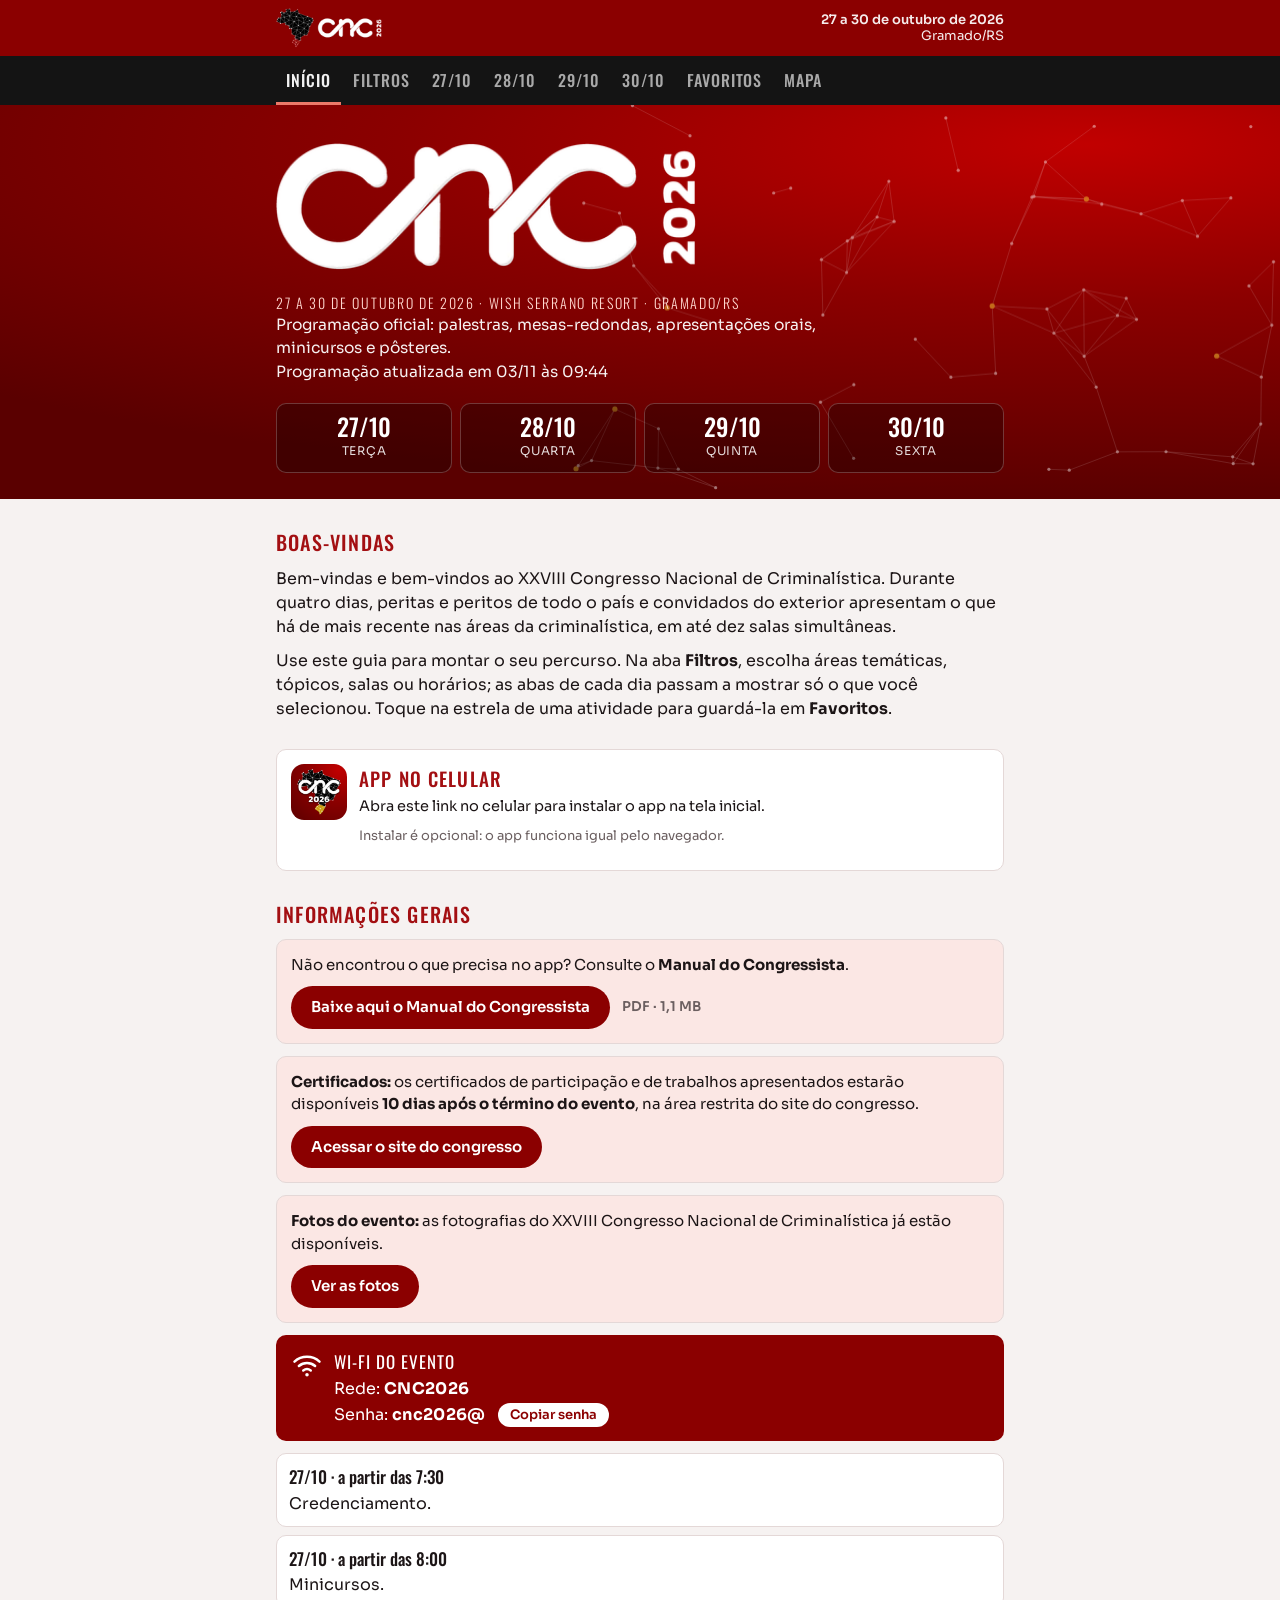
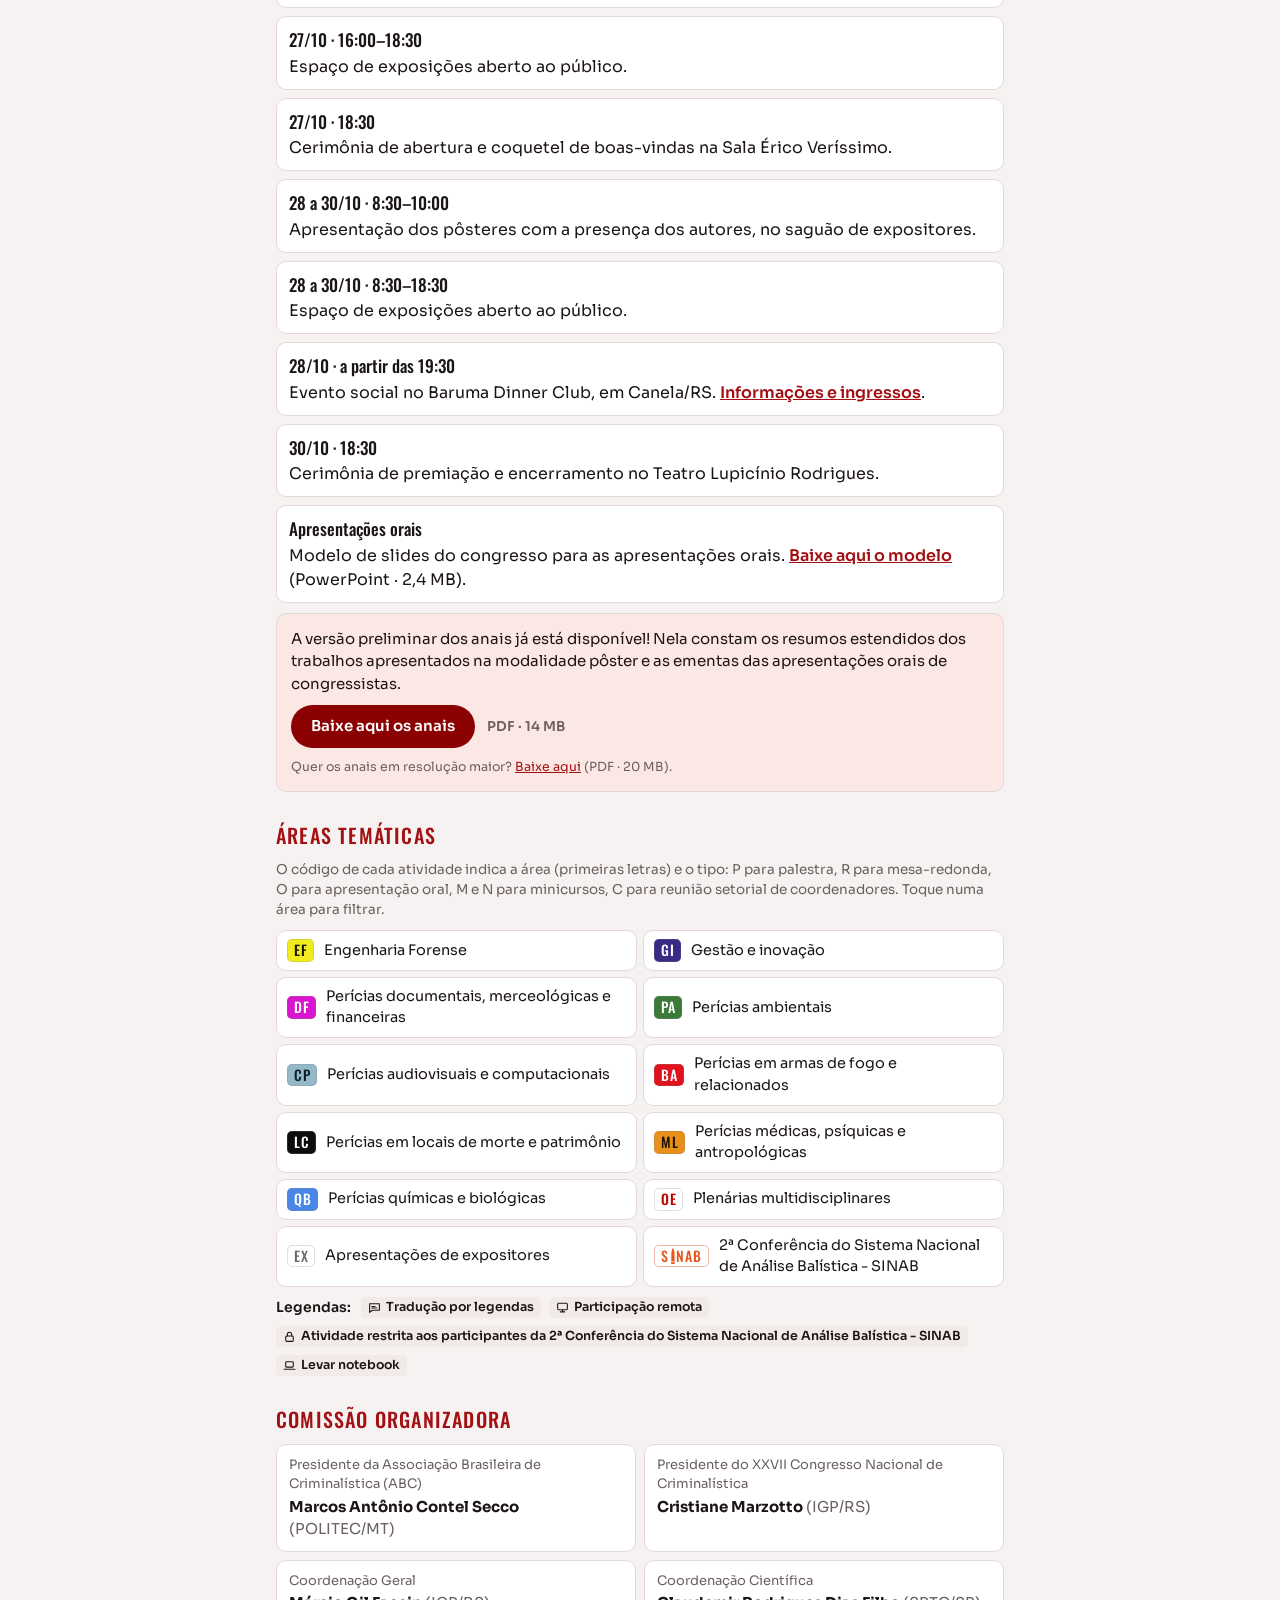
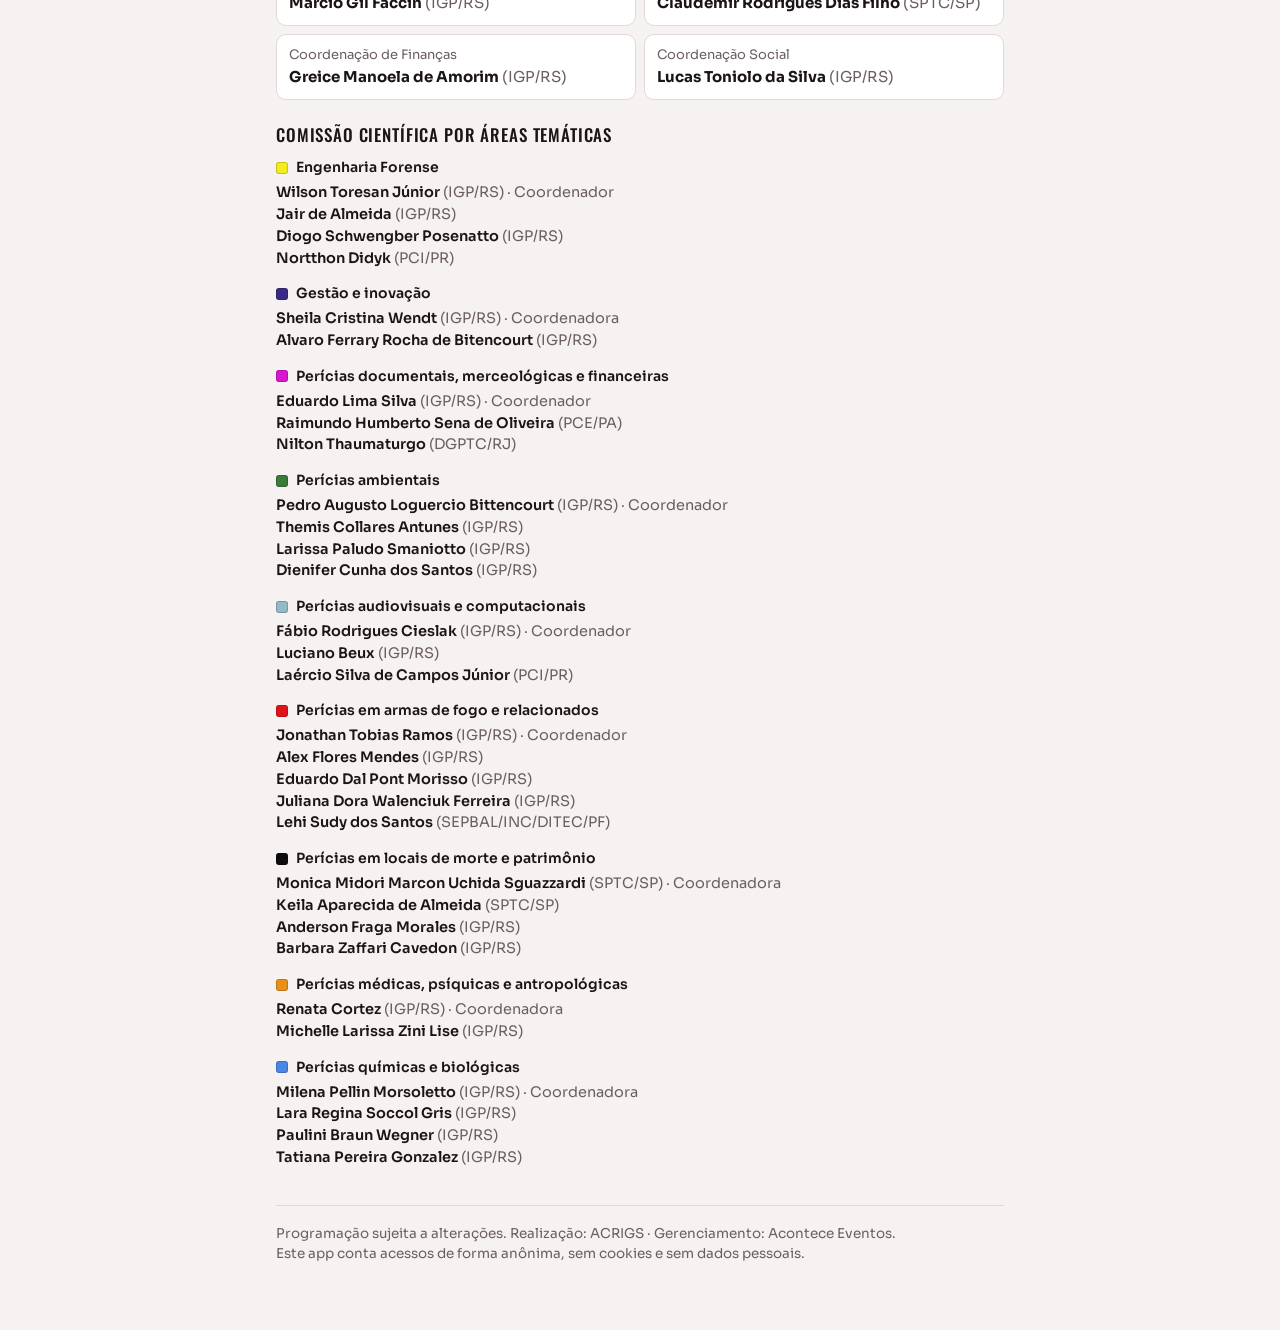
==== commit 1fd6214f: "Pôster 472: resumo estendido do complemento dos anais Co-Authored-By: Claude Opus 5.5 <noreply@anthr" ====
--- a/index.html
+++ b/index.html
@@ -463,7 +463,7 @@
 </main>
 
 <script>
-const BUILD_STAMP = '31/10 às 15:47';
+const BUILD_STAMP = '03/11 às 09:44';
 /* PROGRAMAÇÃO — XXVIII CNC 2026
    Formato: [dia, início, fim, sala, código, tipo, título, pessoas, palavras-chave (|), selos]
    tipos: P palestra · R mesa-redonda · O apresentação oral · M minicurso · C reunião de coordenadores
@@ -852,7 +852,7 @@
 const AREAS_REL = {"EF.M.1": ["LC"], "EF.M.2": ["LC"], "EF.P.1": ["LC", "CP"], "EF.P.2": ["LC"], "EF.P.3": ["LC"], "EF.P.4": ["LC"], "EF.P.5": ["LC"], "EF.P.6": ["CP", "LC"], "EF.P.7": ["LC"], "EF.P.8": ["LC"], "EF.P.9": ["LC"], "GI.P.1": ["ML", "CP"], "GI.P.2": ["LC", "BA"], "GI.P.4": ["QB"], "GI.P.5": ["CP"], "GI.P.7": ["QB"], "GI.P.9": ["QB"], "OE.P.1": ["GI"], "OE.P.2": ["GI"], "OE.P.3": ["GI"], "OE.P.4": ["QB"], "OE.R.1": ["GI", "ML"], "OE.R.2": ["GI", "ML"], "OE.R.3": ["GI", "CP"], "OE.C.1": ["GI"], "OE.C.2": ["GI"], "PA.N.1": ["GI"], "PA.P.2": ["GI"], "PA.P.3": ["QB"], "PA.P.4": ["DF"], "PA.P.5": ["GI"], "PA.P.6": ["EF"], "PA.P.7": ["GI"], "PA.P.8": ["QB", "GI"], "CP.P.2": ["DF"], "CP.P.3": ["ML"], "CP.P.4": ["GI"], "CP.P.6": ["DF"], "CP.P.7": ["GI"], "CP.P.8": ["BA", "LC"], "CP.R.1": ["GI"], "DF.M.2": ["GI", "CP"], "DF.P.2": ["CP"], "DF.P.4": ["QB", "PA"], "DF.P.5": ["QB"], "DF.P.7": ["CP"], "DF.P.9": ["CP", "GI"], "BA.P.2": ["LC", "ML"], "BA.P.3": ["CP", "LC"], "BA.P.7": ["GI"], "BA.P.8": ["LC"], "BA.R.1": ["LC"], "LC.P.2": ["ML", "QB"], "LC.P.3": ["GI", "CP"], "LC.P.4": ["QB", "EF"], "LC.P.6": ["BA"], "LC.P.7": ["GI"], "LC.P.8": ["EF", "PA"], "LC.R.2": ["ML"], "ML.P.3": ["LC"], "ML.P.7": ["EF", "GI"], "ML.P.8": ["QB", "LC"], "ML.R.1": ["LC"], "ML.R.2": ["GI"], "QB.P.1": ["ML", "LC"], "QB.P.2": ["LC"], "QB.P.4": ["GI"], "QB.P.6": ["GI"], "QB.P.7": ["PA"], "QB.P.8": ["ML"], "QB.P.9": ["LC"], "QB.R.1": ["ML"], "DF.P.6": ["EF", "GI", "PA", "CP", "BA", "LC", "ML", "QB"], "OE.O.2": ["GI", "CP"]};
 
 /* PDF individual de cada trabalho nos anais (resumo estendido do pôster ou ementa da oral). Gerado de trabalhos/INDICE.csv */
-const PDFS = {"POS-393": "poster_393.pdf", "POS-400": "poster_400.pdf", "POS-515": "poster_515.pdf", "POS-520": "poster_520.pdf", "POS-523": "poster_523.pdf", "POS-375": "poster_375.pdf", "POS-376": "poster_376.pdf", "POS-557": "poster_557.pdf", "POS-637": "poster_637.pdf", "POS-642": "poster_642.pdf", "POS-555": "poster_555.pdf", "POS-558": "poster_558.pdf", "POS-586": "poster_586.pdf", "POS-432": "poster_432.pdf", "POS-505": "poster_505.pdf", "POS-525": "poster_525.pdf", "POS-591": "poster_591.pdf", "POS-489": "poster_489.pdf", "POS-512": "poster_512.pdf", "POS-545": "poster_545.pdf", "POS-467": "poster_467.pdf", "POS-509": "poster_509.pdf", "POS-602": "poster_602.pdf", "POS-429": "poster_429.pdf", "POS-503": "poster_503.pdf", "POS-511": "poster_511.pdf", "POS-549": "poster_549.pdf", "POS-554": "poster_554.pdf", "POS-656": "poster_656.pdf", "POS-508": "poster_508.pdf", "POS-533": "poster_533.pdf", "POS-611": "poster_611.pdf", "POS-616": "poster_616.pdf", "POS-499": "poster_499.pdf", "POS-635": "poster_635.pdf", "POS-362": "poster_362.pdf", "POS-378": "poster_378.pdf", "POS-386": "poster_386.pdf", "POS-605": "poster_605.pdf", "POS-383": "poster_383.pdf", "POS-493": "poster_493.pdf", "POS-537": "poster_537.pdf", "POS-406": "poster_406.pdf", "POS-481": "poster_481.pdf", "POS-630": "poster_630.pdf", "POS-677": "poster_677.pdf", "POS-368": "poster_368.pdf", "POS-496": "poster_496.pdf", "POS-501": "poster_501.pdf", "POS-506": "poster_506.pdf", "POS-568": "poster_568.pdf", "POS-597": "poster_597.pdf", "POS-650": "poster_650.pdf", "POS-663": "poster_663.pdf", "POS-484": "poster_484.pdf", "POS-562": "poster_562.pdf", "POS-614": "poster_614.pdf", "POS-408": "poster_408.pdf", "POS-420": "poster_420.pdf", "POS-423": "poster_423.pdf", "POS-448": "poster_448.pdf", "POS-471": "poster_471.pdf", "POS-547": "poster_547.pdf", "POS-390": "poster_390.pdf", "POS-527": "poster_527.pdf", "POS-618": "poster_618.pdf", "POS-434": "poster_434.pdf", "POS-604": "poster_604.pdf", "POS-609": "poster_609.pdf", "POS-504": "poster_504.pdf", "POS-644": "poster_644.pdf", "POS-475": "poster_475.pdf", "POS-517": "poster_517.pdf", "POS-676": "poster_676.pdf", "POS-392": "poster_392.pdf", "POS-485": "poster_485.pdf", "POS-631": "poster_631.pdf", "POS-658": "poster_658.pdf", "POS-490": "poster_490.pdf", "POS-538": "poster_538.pdf", "POS-382": "poster_382.pdf", "POS-438": "poster_438.pdf", "POS-494": "poster_494.pdf", "POS-425": "poster_425.pdf", "POS-593": "poster_593.pdf", "POS-389": "poster_389.pdf", "POS-427": "poster_427.pdf", "POS-589": "poster_589.pdf", "POS-357": "poster_357.pdf", "POS-405": "poster_405.pdf", "POS-633": "poster_633.pdf", "POS-636": "poster_636.pdf", "POS-668": "poster_668.pdf", "GI.O.13": "oral_GI.O.13.pdf", "EF.O.11": "oral_EF.O.11.pdf", "ML.O.4": "oral_ML.O.4.pdf", "ML.O.3": "oral_ML.O.3.pdf", "ML.O.2": "oral_ML.O.2.pdf", "ML.O.1": "oral_ML.O.1.pdf", "LC.O.1": "oral_LC.O.1.pdf", "EF.O.9": "oral_EF.O.9.pdf", "CP.O.6": "oral_CP.O.6.pdf", "ML.O.7": "oral_ML.O.7.pdf", "ML.O.8": "oral_ML.O.8.pdf", "GI.O.1": "oral_GI.O.1.pdf", "DF.O.1": "oral_DF.O.1.pdf", "LC.O.3": "oral_LC.O.3.pdf", "LC.O.4": "oral_LC.O.4.pdf", "CP.O.1": "oral_CP.O.1.pdf", "CP.O.2": "oral_CP.O.2.pdf", "CP.O.3": "oral_CP.O.3.pdf", "CP.O.4": "oral_CP.O.4.pdf", "DF.O.2": "oral_DF.O.2.pdf", "LC.O.5": "oral_LC.O.5.pdf", "GI.O.3": "oral_GI.O.3.pdf", "GI.O.4": "oral_GI.O.4.pdf", "GI.O.5": "oral_GI.O.5.pdf", "EF.O.1": "oral_EF.O.1.pdf", "EF.O.2": "oral_EF.O.2.pdf", "PA.O.1": "oral_PA.O.1.pdf", "QB.O.3": "oral_QB.O.3.pdf", "DF.O.6": "oral_DF.O.6.pdf", "DF.O.7": "oral_DF.O.7.pdf", "LC.O.6": "oral_LC.O.6.pdf", "LC.O.7": "oral_LC.O.7.pdf", "EF.O.3": "oral_EF.O.3.pdf", "EF.O.4": "oral_EF.O.4.pdf", "EF.O.5": "oral_EF.O.5.pdf", "ML.O.11": "oral_ML.O.11.pdf", "ML.O.10": "oral_ML.O.10.pdf", "DF.O.8": "oral_DF.O.8.pdf", "DF.O.9": "oral_DF.O.9.pdf", "PA.O.2": "oral_PA.O.2.pdf", "GI.O.7": "oral_GI.O.7.pdf", "GI.O.9": "oral_GI.O.9.pdf", "EF.O.7": "oral_EF.O.7.pdf", "EF.O.8": "oral_EF.O.8.pdf", "EF.O.10": "oral_EF.O.10.pdf", "CP.O.5": "oral_CP.O.5.pdf", "CP.O.7": "oral_CP.O.7.pdf", "CP.O.8": "oral_CP.O.8.pdf", "QB.O.6": "oral_QB.O.6.pdf", "QB.O.7": "oral_QB.O.7.pdf", "GI.O.12": "oral_GI.O.12.pdf", "BA.O.4": "oral_BA.O.4.pdf", "BA.O.1": "oral_BA.O.1.pdf", "POS-647": "poster_647_complemento.pdf", "POS-664": "poster_664_complemento.pdf", "GI.O.10": "oral_GI.O.10_complemento.pdf", "POS-655": "poster_655_complemento.pdf", "POS-620": "poster_620_complemento.pdf", "OE.O.2": "oral_OE.O.2_complemento.pdf", "POS-544": "poster_544_complemento.pdf", "DF.O.5": "oral_DF.O.5_complemento.pdf", "LC.O.2": "oral_LC.O.2_complemento.pdf", "ML.O.6": "oral_ML.O.6_complemento.pdf", "PA.O.3": "oral_PA.O.3_complemento.pdf", "GI.O.11": "oral_GI.O.11_complemento.pdf", "GI.O.6": "oral_GI.O.6_complemento.pdf", "GI.O.8": "oral_GI.O.8_complemento.pdf", "GI.O.2": "oral_GI.O.2_complemento.pdf", "ML.O.9": "oral_ML.O.9_complemento.pdf", "POS-645": "poster_645_complemento.pdf", "POS-660": "poster_660_complemento.pdf", "POS-488": "poster_488_complemento.pdf", "POS-674": "poster_674_complemento.pdf", "BA.O.2": "oral_BA.O.2_complemento.pdf", "POS-399": "poster_399_complemento.pdf", "POS-433": "poster_433_complemento.pdf", "POS-487": "poster_487_complemento.pdf", "POS-606": "poster_606_complemento.pdf", "POS-622": "poster_622_complemento.pdf", "POS-626": "poster_626_complemento.pdf", "POS-628": "poster_628_complemento.pdf", "POS-590": "poster_590_complemento.pdf", "DF.O.3": "oral_DF.O.3_complemento.pdf", "POS-585": "poster_585_complemento.pdf", "POS-615": "poster_615_complemento.pdf", "POS-453": "poster_453_complemento.pdf", "POS-407": "poster_407_complemento.pdf", "POS-634": "poster_634_complemento.pdf"};
+const PDFS = {"POS-393": "poster_393.pdf", "POS-400": "poster_400.pdf", "POS-515": "poster_515.pdf", "POS-520": "poster_520.pdf", "POS-523": "poster_523.pdf", "POS-375": "poster_375.pdf", "POS-376": "poster_376.pdf", "POS-557": "poster_557.pdf", "POS-637": "poster_637.pdf", "POS-642": "poster_642.pdf", "POS-555": "poster_555.pdf", "POS-558": "poster_558.pdf", "POS-586": "poster_586.pdf", "POS-432": "poster_432.pdf", "POS-505": "poster_505.pdf", "POS-525": "poster_525.pdf", "POS-591": "poster_591.pdf", "POS-489": "poster_489.pdf", "POS-512": "poster_512.pdf", "POS-545": "poster_545.pdf", "POS-467": "poster_467.pdf", "POS-509": "poster_509.pdf", "POS-602": "poster_602.pdf", "POS-429": "poster_429.pdf", "POS-503": "poster_503.pdf", "POS-511": "poster_511.pdf", "POS-549": "poster_549.pdf", "POS-554": "poster_554.pdf", "POS-656": "poster_656.pdf", "POS-508": "poster_508.pdf", "POS-533": "poster_533.pdf", "POS-611": "poster_611.pdf", "POS-616": "poster_616.pdf", "POS-499": "poster_499.pdf", "POS-635": "poster_635.pdf", "POS-362": "poster_362.pdf", "POS-378": "poster_378.pdf", "POS-386": "poster_386.pdf", "POS-605": "poster_605.pdf", "POS-383": "poster_383.pdf", "POS-493": "poster_493.pdf", "POS-537": "poster_537.pdf", "POS-406": "poster_406.pdf", "POS-481": "poster_481.pdf", "POS-630": "poster_630.pdf", "POS-677": "poster_677.pdf", "POS-368": "poster_368.pdf", "POS-496": "poster_496.pdf", "POS-501": "poster_501.pdf", "POS-506": "poster_506.pdf", "POS-568": "poster_568.pdf", "POS-597": "poster_597.pdf", "POS-650": "poster_650.pdf", "POS-663": "poster_663.pdf", "POS-484": "poster_484.pdf", "POS-562": "poster_562.pdf", "POS-614": "poster_614.pdf", "POS-408": "poster_408.pdf", "POS-420": "poster_420.pdf", "POS-423": "poster_423.pdf", "POS-448": "poster_448.pdf", "POS-471": "poster_471.pdf", "POS-547": "poster_547.pdf", "POS-390": "poster_390.pdf", "POS-527": "poster_527.pdf", "POS-618": "poster_618.pdf", "POS-434": "poster_434.pdf", "POS-604": "poster_604.pdf", "POS-609": "poster_609.pdf", "POS-504": "poster_504.pdf", "POS-644": "poster_644.pdf", "POS-475": "poster_475.pdf", "POS-517": "poster_517.pdf", "POS-676": "poster_676.pdf", "POS-392": "poster_392.pdf", "POS-485": "poster_485.pdf", "POS-631": "poster_631.pdf", "POS-658": "poster_658.pdf", "POS-490": "poster_490.pdf", "POS-538": "poster_538.pdf", "POS-382": "poster_382.pdf", "POS-438": "poster_438.pdf", "POS-494": "poster_494.pdf", "POS-425": "poster_425.pdf", "POS-593": "poster_593.pdf", "POS-389": "poster_389.pdf", "POS-427": "poster_427.pdf", "POS-589": "poster_589.pdf", "POS-357": "poster_357.pdf", "POS-405": "poster_405.pdf", "POS-633": "poster_633.pdf", "POS-636": "poster_636.pdf", "POS-668": "poster_668.pdf", "GI.O.13": "oral_GI.O.13.pdf", "EF.O.11": "oral_EF.O.11.pdf", "ML.O.4": "oral_ML.O.4.pdf", "ML.O.3": "oral_ML.O.3.pdf", "ML.O.2": "oral_ML.O.2.pdf", "ML.O.1": "oral_ML.O.1.pdf", "LC.O.1": "oral_LC.O.1.pdf", "EF.O.9": "oral_EF.O.9.pdf", "CP.O.6": "oral_CP.O.6.pdf", "ML.O.7": "oral_ML.O.7.pdf", "ML.O.8": "oral_ML.O.8.pdf", "GI.O.1": "oral_GI.O.1.pdf", "DF.O.1": "oral_DF.O.1.pdf", "LC.O.3": "oral_LC.O.3.pdf", "LC.O.4": "oral_LC.O.4.pdf", "CP.O.1": "oral_CP.O.1.pdf", "CP.O.2": "oral_CP.O.2.pdf", "CP.O.3": "oral_CP.O.3.pdf", "CP.O.4": "oral_CP.O.4.pdf", "DF.O.2": "oral_DF.O.2.pdf", "LC.O.5": "oral_LC.O.5.pdf", "GI.O.3": "oral_GI.O.3.pdf", "GI.O.4": "oral_GI.O.4.pdf", "GI.O.5": "oral_GI.O.5.pdf", "EF.O.1": "oral_EF.O.1.pdf", "EF.O.2": "oral_EF.O.2.pdf", "PA.O.1": "oral_PA.O.1.pdf", "QB.O.3": "oral_QB.O.3.pdf", "DF.O.6": "oral_DF.O.6.pdf", "DF.O.7": "oral_DF.O.7.pdf", "LC.O.6": "oral_LC.O.6.pdf", "LC.O.7": "oral_LC.O.7.pdf", "EF.O.3": "oral_EF.O.3.pdf", "EF.O.4": "oral_EF.O.4.pdf", "EF.O.5": "oral_EF.O.5.pdf", "ML.O.11": "oral_ML.O.11.pdf", "ML.O.10": "oral_ML.O.10.pdf", "DF.O.8": "oral_DF.O.8.pdf", "DF.O.9": "oral_DF.O.9.pdf", "PA.O.2": "oral_PA.O.2.pdf", "GI.O.7": "oral_GI.O.7.pdf", "GI.O.9": "oral_GI.O.9.pdf", "EF.O.7": "oral_EF.O.7.pdf", "EF.O.8": "oral_EF.O.8.pdf", "EF.O.10": "oral_EF.O.10.pdf", "CP.O.5": "oral_CP.O.5.pdf", "CP.O.7": "oral_CP.O.7.pdf", "CP.O.8": "oral_CP.O.8.pdf", "QB.O.6": "oral_QB.O.6.pdf", "QB.O.7": "oral_QB.O.7.pdf", "GI.O.12": "oral_GI.O.12.pdf", "BA.O.4": "oral_BA.O.4.pdf", "BA.O.1": "oral_BA.O.1.pdf", "POS-647": "poster_647_complemento.pdf", "POS-664": "poster_664_complemento.pdf", "GI.O.10": "oral_GI.O.10_complemento.pdf", "POS-655": "poster_655_complemento.pdf", "POS-620": "poster_620_complemento.pdf", "OE.O.2": "oral_OE.O.2_complemento.pdf", "POS-544": "poster_544_complemento.pdf", "DF.O.5": "oral_DF.O.5_complemento.pdf", "LC.O.2": "oral_LC.O.2_complemento.pdf", "ML.O.6": "oral_ML.O.6_complemento.pdf", "PA.O.3": "oral_PA.O.3_complemento.pdf", "GI.O.11": "oral_GI.O.11_complemento.pdf", "GI.O.6": "oral_GI.O.6_complemento.pdf", "GI.O.8": "oral_GI.O.8_complemento.pdf", "GI.O.2": "oral_GI.O.2_complemento.pdf", "ML.O.9": "oral_ML.O.9_complemento.pdf", "POS-645": "poster_645_complemento.pdf", "POS-660": "poster_660_complemento.pdf", "POS-488": "poster_488_complemento.pdf", "POS-674": "poster_674_complemento.pdf", "BA.O.2": "oral_BA.O.2_complemento.pdf", "POS-399": "poster_399_complemento.pdf", "POS-433": "poster_433_complemento.pdf", "POS-487": "poster_487_complemento.pdf", "POS-606": "poster_606_complemento.pdf", "POS-622": "poster_622_complemento.pdf", "POS-626": "poster_626_complemento.pdf", "POS-628": "poster_628_complemento.pdf", "POS-590": "poster_590_complemento.pdf", "DF.O.3": "oral_DF.O.3_complemento.pdf", "POS-585": "poster_585_complemento.pdf", "POS-615": "poster_615_complemento.pdf", "POS-453": "poster_453_complemento.pdf", "POS-407": "poster_407_complemento.pdf", "POS-634": "poster_634_complemento.pdf", "POS-472": "poster_472_complemento.pdf"};
 
 /* mudanças de dia, horário ou sala (gerado pelo build) */
 const MUDANCAS = [{"id": "GI.P.6", "quando": "2026-10-26T18:49:00-03:00", "de": {"d": 28, "s": "14:30", "e": "15:25", "room": "JGU"}, "para": {"d": 28, "s": "16:10", "e": "17:05", "room": "JSL"}}, {"id": "GI.P.4", "quando": "2026-10-26T18:49:00-03:00", "de": {"d": 29, "s": "11:00", "e": "11:55", "room": "JGU"}, "para": {"d": 28, "s": "14:30", "e": "15:25", "room": "JGU"}}, {"id": "GI.P.7", "quando": "2026-10-26T18:49:00-03:00", "de": {"d": 28, "s": "16:10", "e": "17:05", "room": "JSL"}, "para": {"d": 29, "s": "11:00", "e": "11:55", "room": "JGU"}}, {"id": "PA.P.2", "quando": "2026-10-26T19:03:00-03:00", "de": {"d": 29, "s": "13:30", "e": "14:25", "room": "IBE"}, "para": {"d": 28, "s": "17:10", "e": "18:05", "room": "JGU"}}, {"id": "PA.P.10", "quando": "2026-10-26T19:03:00-03:00", "de": {"d": 28, "s": "17:10", "e": "18:05", "room": "JGU"}, "para": {"d": 29, "s": "13:30", "e": "14:25", "room": "IBE"}}, {"id": "EX.8", "quando": "2026-10-27T11:06:17-03:00", "de": {"d": 28, "s": "13:30", "e": "14:25", "room": "ARE"}, "para": {"d": 28, "s": "13:30", "e": "14:25", "room": "MSC"}}, {"id": "EX.2", "quando": "2026-10-27T11:06:17-03:00", "de": {"d": 28, "s": "14:30", "e": "15:25", "room": "ARE"}, "para": {"d": 28, "s": "14:30", "e": "15:25", "room": "MSC"}}, {"id": "DF.P.6", "quando": "2026-10-27T11:06:17-03:00", "de": {"d": 28, "s": "13:30", "e": "14:25", "room": "MSC"}, "para": {"d": 28, "s": "13:30", "e": "14:25", "room": "EVE"}}, {"id": "DF.P.7", "quando": "2026-10-27T11:06:17-03:00", "de": {"d": 28, "s": "14:30", "e": "15:25", "room": "MSC"}, "para": {"d": 28, "s": "14:30", "e": "15:25", "room": "EVE"}}, {"id": "LC.P.5", "quando": "2026-10-27T11:06:17-03:00", "de": {"d": 28, "s": "13:30", "e": "14:25", "room": "EVE"}, "para": {"d": 28, "s": "13:30", "e": "14:25", "room": "ARE"}}, {"id": "LC.P.4", "quando": "2026-10-27T11:06:17-03:00", "de": {"d": 28, "s": "14:30", "e": "15:25", "room": "EVE"}, "para": {"d": 28, "s": "14:30", "e": "15:25", "room": "ARE"}}, {"id": "EF.P.5", "quando": "2026-10-28T12:07:28-03:00", "de": {"d": 28, "s": "13:30", "e": "14:25", "room": "TEA"}, "para": {"d": 28, "s": "13:30", "e": "14:25", "room": "IBE"}}, {"id": "BA.P.4", "quando": "2026-10-28T12:07:28-03:00", "de": {"d": 28, "s": "14:30", "e": "15:25", "room": "TEA"}, "para": {"d": 28, "s": "14:30", "e": "15:25", "room": "ARE"}}, {"id": "GI.P.9", "quando": "2026-10-28T12:07:28-03:00", "de": {"d": 28, "s": "13:30", "e": "14:25", "room": "JSL"}, "para": {"d": 28, "s": "13:30", "e": "14:25", "room": "EVE"}}, {"id": "GI.O.13", "quando": "2026-10-28T12:07:28-03:00", "de": {"d": 28, "s": "13:30", "e": "13:55", "room": "IBE"}, "para": {"d": 28, "s": "13:30", "e": "13:55", "room": "JSL"}}, {"id": "DF.P.6", "quando": "2026-10-28T12:07:28-03:00", "de": {"d": 28, "s": "13:30", "e": "14:25", "room": "EVE"}, "para": {"d": 28, "s": "13:30", "e": "14:25", "room": "TEA"}}, {"id": "LC.P.4", "quando": "2026-10-28T12:07:28-03:00", "de": {"d": 28, "s": "14:30", "e": "15:25", "room": "ARE"}, "para": {"d": 28, "s": "14:30", "e": "15:25", "room": "TEA"}}, {"id": "CP.P.4", "quando": "2026-10-28T12:07:28-03:00", "de": {"d": 28, "s": "16:10", "e": "17:05", "room": "TEA"}, "para": {"d": 28, "s": "16:10", "e": "17:05", "room": "ARE"}}, {"id": "BA.P.8", "quando": "2026-10-28T12:07:28-03:00", "de": {"d": 28, "s": "17:10", "e": "18:05", "room": "TEA"}, "para": {"d": 28, "s": "17:10", "e": "18:05", "room": "ARE"}}, {"id": "EX.7", "quando": "2026-10-28T12:07:28-03:00", "de": {"d": 28, "s": "16:10", "e": "17:05", "room": "ARE"}, "para": {"d": 28, "s": "16:10", "e": "17:05", "room": "MSC"}}, {"id": "ML.P.7", "quando": "2026-10-28T12:07:28-03:00", "de": {"d": 28, "s": "17:10", "e": "18:05", "room": "ARE"}, "para": {"d": 28, "s": "17:10", "e": "18:05", "room": "EVE"}}, {"id": "BA.P.3", "quando": "2026-10-28T12:07:28-03:00", "de": {"d": 28, "s": "16:10", "e": "17:05", "room": "MSC"}, "para": {"d": 28, "s": "16:10", "e": "17:05", "room": "TEA"}}, {"id": "LC.P.6", "quando": "2026-10-28T12:07:28-03:00", "de": {"d": 28, "s": "17:10", "e": "18:05", "room": "EVE"}, "para": {"d": 28, "s": "17:10", "e": "18:05", "room": "TEA"}}, {"id": "30-IBE-09:15", "quando": "2026-10-28T19:40:00-03:00", "de": {"d": 30, "s": "09:15", "e": "10:25", "room": "IBE"}, "para": {"d": 30, "s": "09:15", "e": "10:25", "room": "JGU"}}, {"id": "30-IBE-10:30", "quando": "2026-10-28T19:40:00-03:00", "de": {"d": 30, "s": "10:30", "e": "12:00", "room": "IBE"}, "para": {"d": 30, "s": "10:30", "e": "12:00", "room": "JGU"}}, {"id": "29-IBE-11:00", "quando": "2026-10-28T19:40:00-03:00", "de": {"d": 29, "s": "11:00", "e": "11:30", "room": "IBE"}, "para": {"d": 29, "s": "11:00", "e": "11:30", "room": "JGU"}}, {"id": "29-IBE-11:30", "quando": "2026-10-28T19:40:00-03:00", "de": {"d": 29, "s": "11:30", "e": "12:00", "room": "IBE"}, "para": {"d": 29, "s": "11:30", "e": "12:00", "room": "JGU"}}, {"id": "GI.P.7", "quando": "2026-10-28T19:35:16-03:00", "de": {"d": 29, "s": "11:00", "e": "11:55", "room": "JGU"}, "para": {"d": 29, "s": "11:00", "e": "11:55", "room": "DMA"}}, {"id": "BA.P.9", "quando": "2026-10-28T19:35:16-03:00", "de": {"d": 29, "s": "09:45", "e": "10:55", "room": "TEA"}, "para": {"d": 29, "s": "09:45", "e": "10:55", "room": "JGU"}}, {"id": "EF.O.9", "quando": "2026-10-28T19:35:16-03:00", "de": {"d": 29, "s": "10:00", "e": "10:25", "room": "IBE"}, "para": {"d": 29, "s": "10:00", "e": "10:25", "room": "DMA"}}, {"id": "CP.O.6", "quando": "2026-10-28T19:35:16-03:00", "de": {"d": 29, "s": "10:30", "e": "10:55", "room": "IBE"}, "para": {"d": 29, "s": "10:30", "e": "10:55", "room": "DMA"}}, {"id": "OE.P.2", "quando": "2026-10-28T19:35:16-03:00", "de": {"d": 29, "s": "11:00", "e": "11:55", "room": "MQU"}, "para": {"d": 29, "s": "11:00", "e": "11:55", "room": "EVE"}}, {"id": "ML.O.7", "quando": "2026-10-28T19:35:16-03:00", "de": {"d": 29, "s": "11:00", "e": "11:25", "room": "MSC"}, "para": {"d": 29, "s": "11:00", "e": "11:25", "room": "MQU"}}, {"id": "ML.O.8", "quando": "2026-10-28T19:35:16-03:00", "de": {"d": 29, "s": "11:30", "e": "11:55", "room": "MSC"}, "para": {"d": 29, "s": "11:30", "e": "11:55", "room": "MQU"}}, {"id": "CP.P.2", "quando": "2026-10-28T19:35:16-03:00", "de": {"d": 29, "s": "11:00", "e": "11:55", "room": "EVE"}, "para": {"d": 29, "s": "11:00", "e": "11:55", "room": "MSC"}}, {"id": "QB.R.1", "quando": "2026-10-28T19:35:16-03:00", "de": {"d": 29, "s": "10:00", "e": "11:55", "room": "DMA"}, "para": {"d": 29, "s": "10:00", "e": "11:55", "room": "IBE"}}, {"id": "GI.P.1", "quando": "2026-10-28T19:35:16-03:00", "de": {"d": 29, "s": "10:00", "e": "10:55", "room": "JGU"}, "para": {"d": 29, "s": "10:00", "e": "10:55", "room": "TEA"}}, {"id": "ML.P.6", "quando": "2026-10-28T19:35:16-03:00", "de": {"d": 29, "s": "13:30", "e": "14:25", "room": "TEA"}, "para": {"d": 29, "s": "13:30", "e": "14:25", "room": "MQU"}}, {"id": "ML.P.3", "quando": "2026-10-28T19:35:16-03:00", "de": {"d": 29, "s": "14:30", "e": "15:25", "room": "TEA"}, "para": {"d": 29, "s": "14:30", "e": "15:25", "room": "MQU"}}, {"id": "QB.P.2", "quando": "2026-10-28T19:35:16-03:00", "de": {"d": 29, "s": "13:30", "e": "14:25", "room": "ARE"}, "para": {"d": 29, "s": "13:30", "e": "14:25", "room": "JGU"}}, {"id": "QB.P.6", "quando": "2026-10-28T19:35:16-03:00", "de": {"d": 29, "s": "14:30", "e": "15:25", "room": "ARE"}, "para": {"d": 29, "s": "14:30", "e": "15:25", "room": "JGU"}}, {"id": "BA.P.6", "quando": "2026-10-28T19:35:16-03:00", "de": {"d": 29, "s": "13:30", "e": "14:25", "room": "MQU"}, "para": {"d": 29, "s": "13:30", "e": "14:25", "room": "ARE"}}, {"id": "BA.P.7", "quando": "2026-10-28T19:35:16-03:00", "de": {"d": 29, "s": "14:30", "e": "15:25", "room": "MQU"}, "para": {"d": 29, "s": "14:30", "e": "15:25", "room": "ARE"}}, {"id": "GI.R.1", "quando": "2026-10-28T19:35:16-03:00", "de": {"d": 29, "s": "13:30", "e": "15:20", "room": "EVE"}, "para": {"d": 29, "s": "13:30", "e": "15:20", "room": "TEA"}}, {"id": "GI.O.1", "quando": "2026-10-28T19:35:16-03:00", "de": {"d": 29, "s": "15:00", "e": "15:25", "room": "IBE"}, "para": {"d": 29, "s": "15:00", "e": "15:25", "room": "EVE"}}, {"id": "DF.O.1", "quando": "2026-10-28T19:35:16-03:00", "de": {"d": 29, "s": "14:30", "e": "14:55", "room": "IBE"}, "para": {"d": 29, "s": "14:30", "e": "14:55", "room": "EVE"}}, {"id": "EF.P.9", "quando": "2026-10-28T19:35:16-03:00", "de": {"d": 29, "s": "13:30", "e": "14:25", "room": "JGU"}, "para": {"d": 29, "s": "13:30", "e": "14:25", "room": "EVE"}}, {"id": "EF.P.3", "quando": "2026-10-28T19:35:16-03:00", "de": {"d": 29, "s": "14:30", "e": "15:25", "room": "JGU"}, "para": {"d": 29, "s": "14:30", "e": "15:25", "room": "IBE"}}, {"id": "CP.P.3", "quando": "2026-10-28T19:35:16-03:00", "de": {"d": 29, "s": "16:10", "e": "17:05", "room": "TEA"}, "para": {"d": 29, "s": "16:10", "e": "17:05", "room": "JGU"}}, {"id": "CP.P.8", "quando": "2026-10-28T19:35:16-03:00", "de": {"d": 29, "s": "17:10", "e": "18:05", "room": "TEA"}, "para": {"d": 29, "s": "17:10", "e": "18:05", "room": "JGU"}}, {"id": "QB.P.7", "quando": "2026-10-28T19:35:16-03:00", "de": {"d": 29, "s": "16:10", "e": "17:05", "room": "IBE"}, "para": {"d": 29, "s": "16:10", "e": "17:05", "room": "MQU"}}, {"id": "BA.R.1", "quando": "2026-10-28T19:35:16-03:00", "de": {"d": 29, "s": "16:10", "e": "18:05", "room": "MQU"}, "para": {"d": 29, "s": "16:10", "e": "18:05", "room": "TEA"}}, {"id": "EF.P.7", "quando": "2026-10-28T19:35:16-03:00", "de": {"d": 29, "s": "16:10", "e": "17:05", "room": "JGU"}, "para": {"d": 29, "s": "16:10", "e": "17:05", "room": "IBE"}}, {"id": "EF.P.4", "quando": "2026-10-28T19:35:16-03:00", "de": {"d": 29, "s": "17:10", "e": "18:05", "room": "JGU"}, "para": {"d": 29, "s": "17:10", "e": "18:05", "room": "MQU"}}, {"id": "LC.P.7", "quando": "2026-10-28T19:35:16-03:00", "de": {"d": 30, "s": "10:00", "e": "11:55", "room": "TEA"}, "para": {"d": 30, "s": "10:00", "e": "11:55", "room": "ARE"}}, {"id": "GI.O.2", "quando": "2026-10-28T19:35:16-03:00", "de": {"d": 30, "s": "10:00", "e": "10:25", "room": "ARE"}, "para": {"d": 30, "s": "10:00", "e": "10:25", "room": "IBE"}}, {"id": "GI.O.3", "quando": "2026-10-28T19:35:16-03:00", "de": {"d": 30, "s": "10:30", "e": "10:55", "room": "ARE"}, "para": {"d": 30, "s": "10:30", "e": "10:55", "room": "IBE"}}, {"id": "GI.O.4", "quando": "2026-10-28T19:35:16-03:00", "de": {"d": 30, "s": "11:00", "e": "11:25", "room": "ARE"}, "para": {"d": 30, "s": "11:00", "e": "11:25", "room": "TEA"}}, {"id": "GI.O.5", "quando": "2026-10-28T19:35:16-03:00", "de": {"d": 30, "s": "11:30", "e": "11:55", "room": "ARE"}, "para": {"d": 30, "s": "11:30", "e": "11:55", "room": "TEA"}}, {"id": "OE.P.3", "quando": "2026-10-28T19:35:16-03:00", "de": {"d": 30, "s": "10:00", "e": "10:55", "room": "JGU"}, "para": {"d": 30, "s": "10:00", "e": "10:55", "room": "TEA"}}, {"id": "DF.O.6", "quando": "2026-10-28T19:35:16-03:00", "de": {"d": 30, "s": "11:00", "e": "11:25", "room": "JGU"}, "para": {"d": 30, "s": "11:00", "e": "11:25", "room": "IBE"}}, {"id": "DF.O.7", "quando": "2026-10-28T19:35:16-03:00", "de": {"d": 30, "s": "11:30", "e": "11:55", "room": "JGU"}, "para": {"d": 30, "s": "11:30", "e": "11:55", "room": "IBE"}}, {"id": "29-AUD-13:30", "quando": "2026-10-29T10:08:00-03:00", "de": {"d": 29, "s": "13:30", "e": "18:05", "room": "AUD"}, "para": {"d": 29, "s": "13:30", "e": "15:00", "room": "WIS"}}, {"id": "ML.O.11", "quando": "2026-10-29T12:04:00-03:00", "de": {"d": 30, "s": "13:30", "e": "13:55", "room": "MQU"}, "para": {"d": 30, "s": "17:40", "e": "18:05", "room": "EVE"}}, {"id": "ML.O.10", "quando": "2026-10-29T12:04:00-03:00", "de": {"d": 30, "s": "14:00", "e": "14:25", "room": "MQU"}, "para": {"d": 30, "s": "17:10", "e": "17:35", "room": "EVE"}}, {"id": "ML.P.2", "quando": "2026-10-29T12:04:00-03:00", "de": {"d": 30, "s": "14:30", "e": "15:25", "room": "MQU"}, "para": {"d": 30, "s": "16:10", "e": "17:05", "room": "EVE"}}, {"id": "LC.R.2", "quando": "2026-10-29T12:04:00-03:00", "de": {"d": 30, "s": "16:10", "e": "18:05", "room": "EVE"}, "para": {"d": 30, "s": "13:30", "e": "15:20", "room": "MQU"}}, {"id": "LC.P.7", "quando": "2026-10-29T13:52:46-03:00", "de": {"d": 30, "s": "10:00", "e": "11:55", "room": "ARE"}, "para": {"d": 30, "s": "10:00", "e": "11:55", "room": "TEA"}}, {"id": "GI.O.2", "quando": "2026-10-29T13:52:46-03:00", "de": {"d": 30, "s": "10:00", "e": "10:25", "room": "IBE"}, "para": {"d": 30, "s": "10:00", "e": "10:25", "room": "ARE"}}, {"id": "GI.O.3", "quando": "2026-10-29T13:52:46-03:00", "de": {"d": 30, "s": "10:30", "e": "10:55", "room": "IBE"}, "para": {"d": 30, "s": "10:30", "e": "10:55", "room": "ARE"}}, {"id": "GI.O.4", "quando": "2026-10-29T13:52:46-03:00", "de": {"d": 30, "s": "11:00", "e": "11:25", "room": "TEA"}, "para": {"d": 30, "s": "11:00", "e": "11:25", "room": "ARE"}}, {"id": "GI.O.5", "quando": "2026-10-29T13:52:46-03:00", "de": {"d": 30, "s": "11:30", "e": "11:55", "room": "TEA"}, "para": {"d": 30, "s": "11:30", "e": "11:55", "room": "ARE"}}, {"id": "OE.R.2", "quando": "2026-10-29T13:52:46-03:00", "de": {"d": 30, "s": "10:00", "e": "11:55", "room": "MQU"}, "para": {"d": 30, "s": "10:00", "e": "11:55", "room": "IBE"}}, {"id": "OE.P.3", "quando": "2026-10-29T13:52:46-03:00", "de": {"d": 30, "s": "10:00", "e": "10:55", "room": "TEA"}, "para": {"d": 30, "s": "10:00", "e": "10:55", "room": "MQU"}}, {"id": "DF.O.6", "quando": "2026-10-29T13:52:46-03:00", "de": {"d": 30, "s": "11:00", "e": "11:25", "room": "IBE"}, "para": {"d": 30, "s": "11:00", "e": "11:25", "room": "MQU"}}, {"id": "DF.O.7", "quando": "2026-10-29T13:52:46-03:00", "de": {"d": 30, "s": "11:30", "e": "11:55", "room": "IBE"}, "para": {"d": 30, "s": "11:30", "e": "11:55", "room": "MQU"}}, {"id": "CP.R.1", "quando": "2026-10-29T13:52:46-03:00", "de": {"d": 30, "s": "13:30", "e": "15:25", "room": "TEA"}, "para": {"d": 30, "s": "13:30", "e": "15:25", "room": "MQU"}}, {"id": "LC.P.8", "quando": "2026-10-29T13:52:46-03:00", "de": {"d": 30, "s": "13:30", "e": "14:25", "room": "ARE"}, "para": {"d": 30, "s": "13:30", "e": "14:25", "room": "TEA"}}, {"id": "LC.O.6", "quando": "2026-10-29T13:52:46-03:00", "de": {"d": 30, "s": "14:30", "e": "14:55", "room": "ARE"}, "para": {"d": 30, "s": "14:30", "e": "14:55", "room": "TEA"}}, {"id": "LC.O.7", "quando": "2026-10-29T13:52:46-03:00", "de": {"d": 30, "s": "15:00", "e": "15:25", "room": "ARE"}, "para": {"d": 30, "s": "15:00", "e": "15:25", "room": "TEA"}}, {"id": "QB.P.3", "quando": "2026-10-29T13:52:46-03:00", "de": {"d": 30, "s": "13:30", "e": "14:25", "room": "MSC"}, "para": {"d": 30, "s": "13:30", "e": "14:25", "room": "ARE"}}, {"id": "DF.O.8", "quando": "2026-10-29T13:52:46-03:00", "de": {"d": 30, "s": "14:30", "e": "14:55", "room": "MSC"}, "para": {"d": 30, "s": "14:30", "e": "14:55", "room": "DMA"}}, {"id": "DF.O.9", "quando": "2026-10-29T13:52:46-03:00", "de": {"d": 30, "s": "15:00", "e": "15:25", "room": "MSC"}, "para": {"d": 30, "s": "15:00", "e": "15:25", "room": "DMA"}}, {"id": "OE.R.1", "quando": "2026-10-29T13:52:46-03:00", "de": {"d": 30, "s": "13:30", "e": "15:25", "room": "EVE"}, "para": {"d": 30, "s": "13:30", "e": "15:25", "room": "MSC"}}, {"id": "QB.O.4", "quando": "2026-10-29T13:52:46-03:00", "de": {"d": 30, "s": "14:30", "e": "14:55", "room": "DMA"}, "para": {"d": 30, "s": "14:30", "e": "14:55", "room": "ARE"}}, {"id": "QB.O.5", "quando": "2026-10-29T13:52:46-03:00", "de": {"d": 30, "s": "15:00", "e": "15:25", "room": "DMA"}, "para": {"d": 30, "s": "15:00", "e": "15:25", "room": "ARE"}}, {"id": "LC.R.2", "quando": "2026-10-29T13:52:46-03:00", "de": {"d": 30, "s": "13:30", "e": "15:20", "room": "MQU"}, "para": {"d": 30, "s": "13:30", "e": "15:20", "room": "EVE"}}, {"id": "30-IBE-09:15", "quando": "2026-10-29T18:13:00-03:00", "de": {"d": 30, "s": "09:15", "e": "10:25", "room": "JGU"}, "para": {"d": 30, "s": "09:00", "e": "10:10", "room": "JGU"}}, {"id": "30-IBE-10:30", "quando": "2026-10-29T18:13:00-03:00", "de": {"d": 30, "s": "10:30", "e": "12:00", "room": "JGU"}, "para": {"d": 30, "s": "10:10", "e": "11:40", "room": "JGU"}}, {"id": "LC.P.8", "quando": "2026-10-30T12:11:17-03:00", "de": {"d": 30, "s": "13:30", "e": "14:25", "room": "TEA"}, "para": {"d": 30, "s": "16:10", "e": "17:05", "room": "EVE"}}, {"id": "ML.P.2", "quando": "2026-10-30T12:11:17-03:00", "de": {"d": 30, "s": "16:10", "e": "17:05", "room": "EVE"}, "para": {"d": 30, "s": "13:30", "e": "14:25", "room": "TEA"}}];
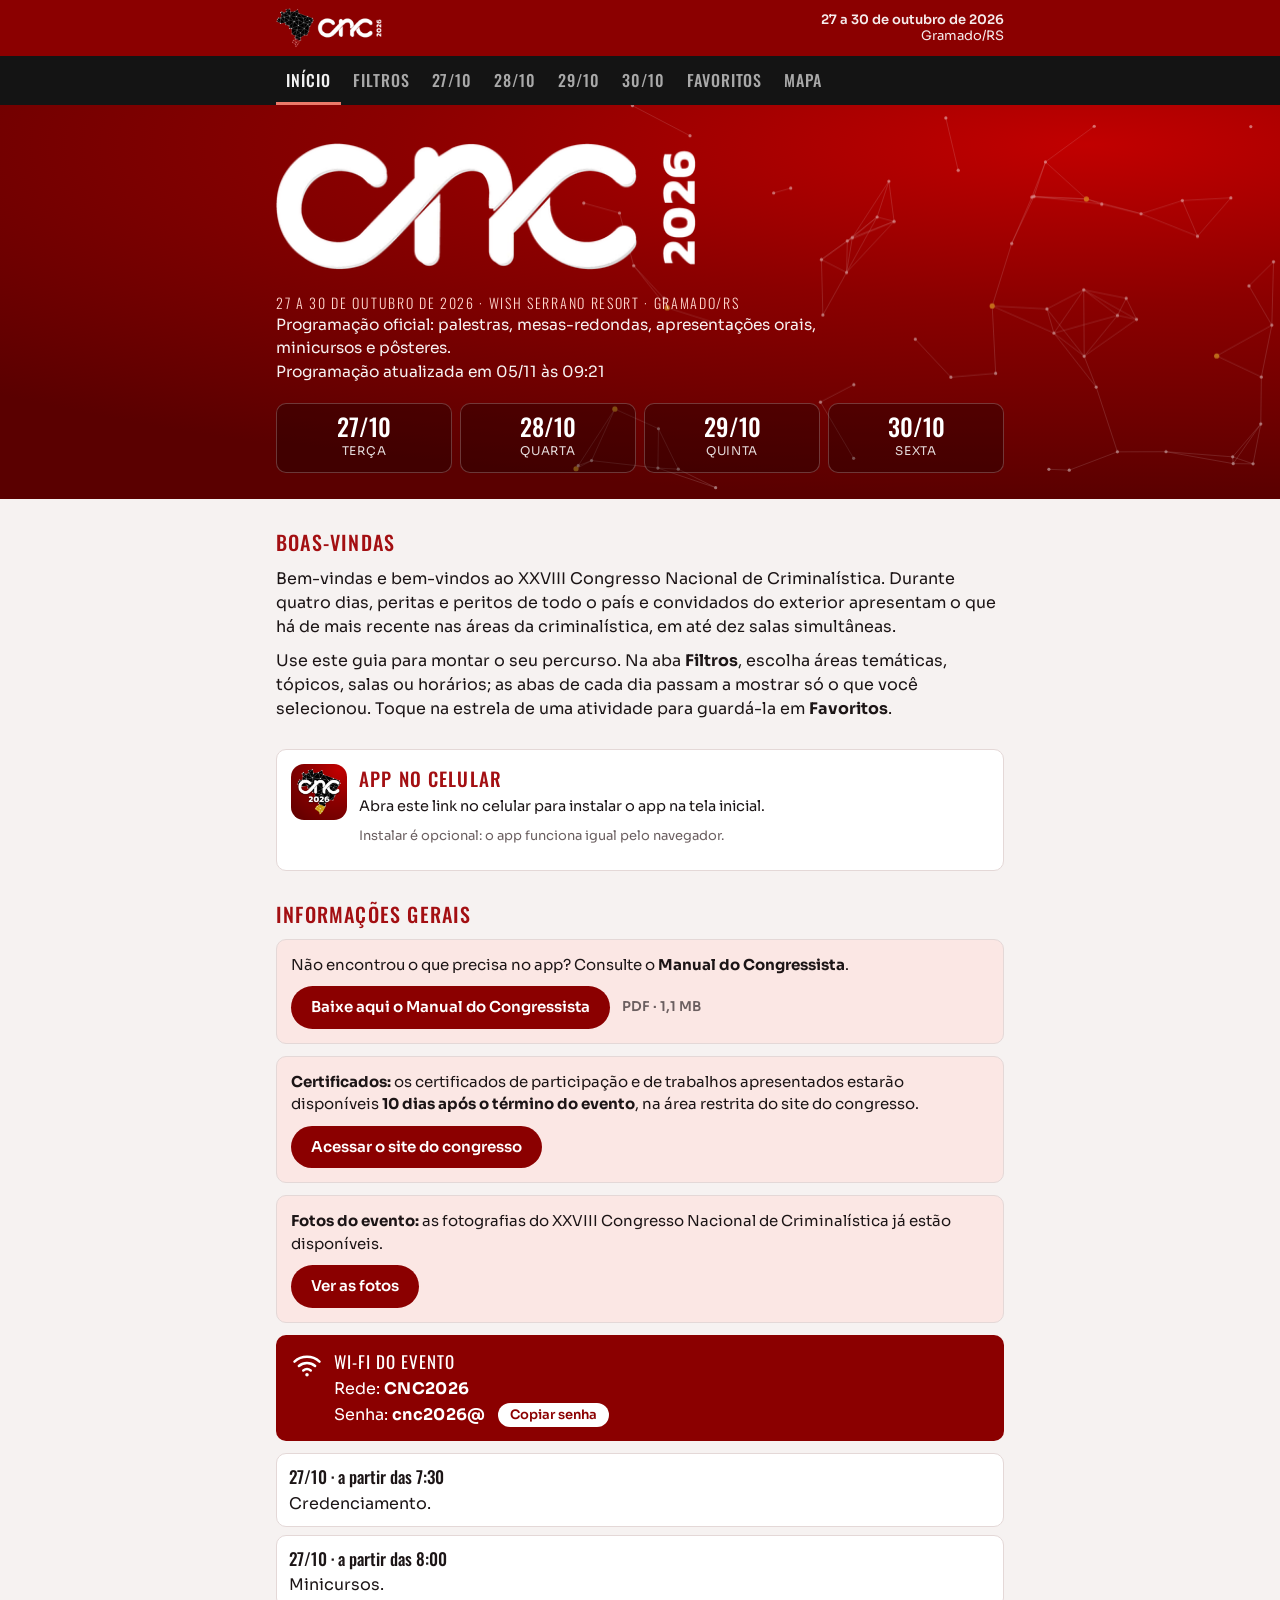
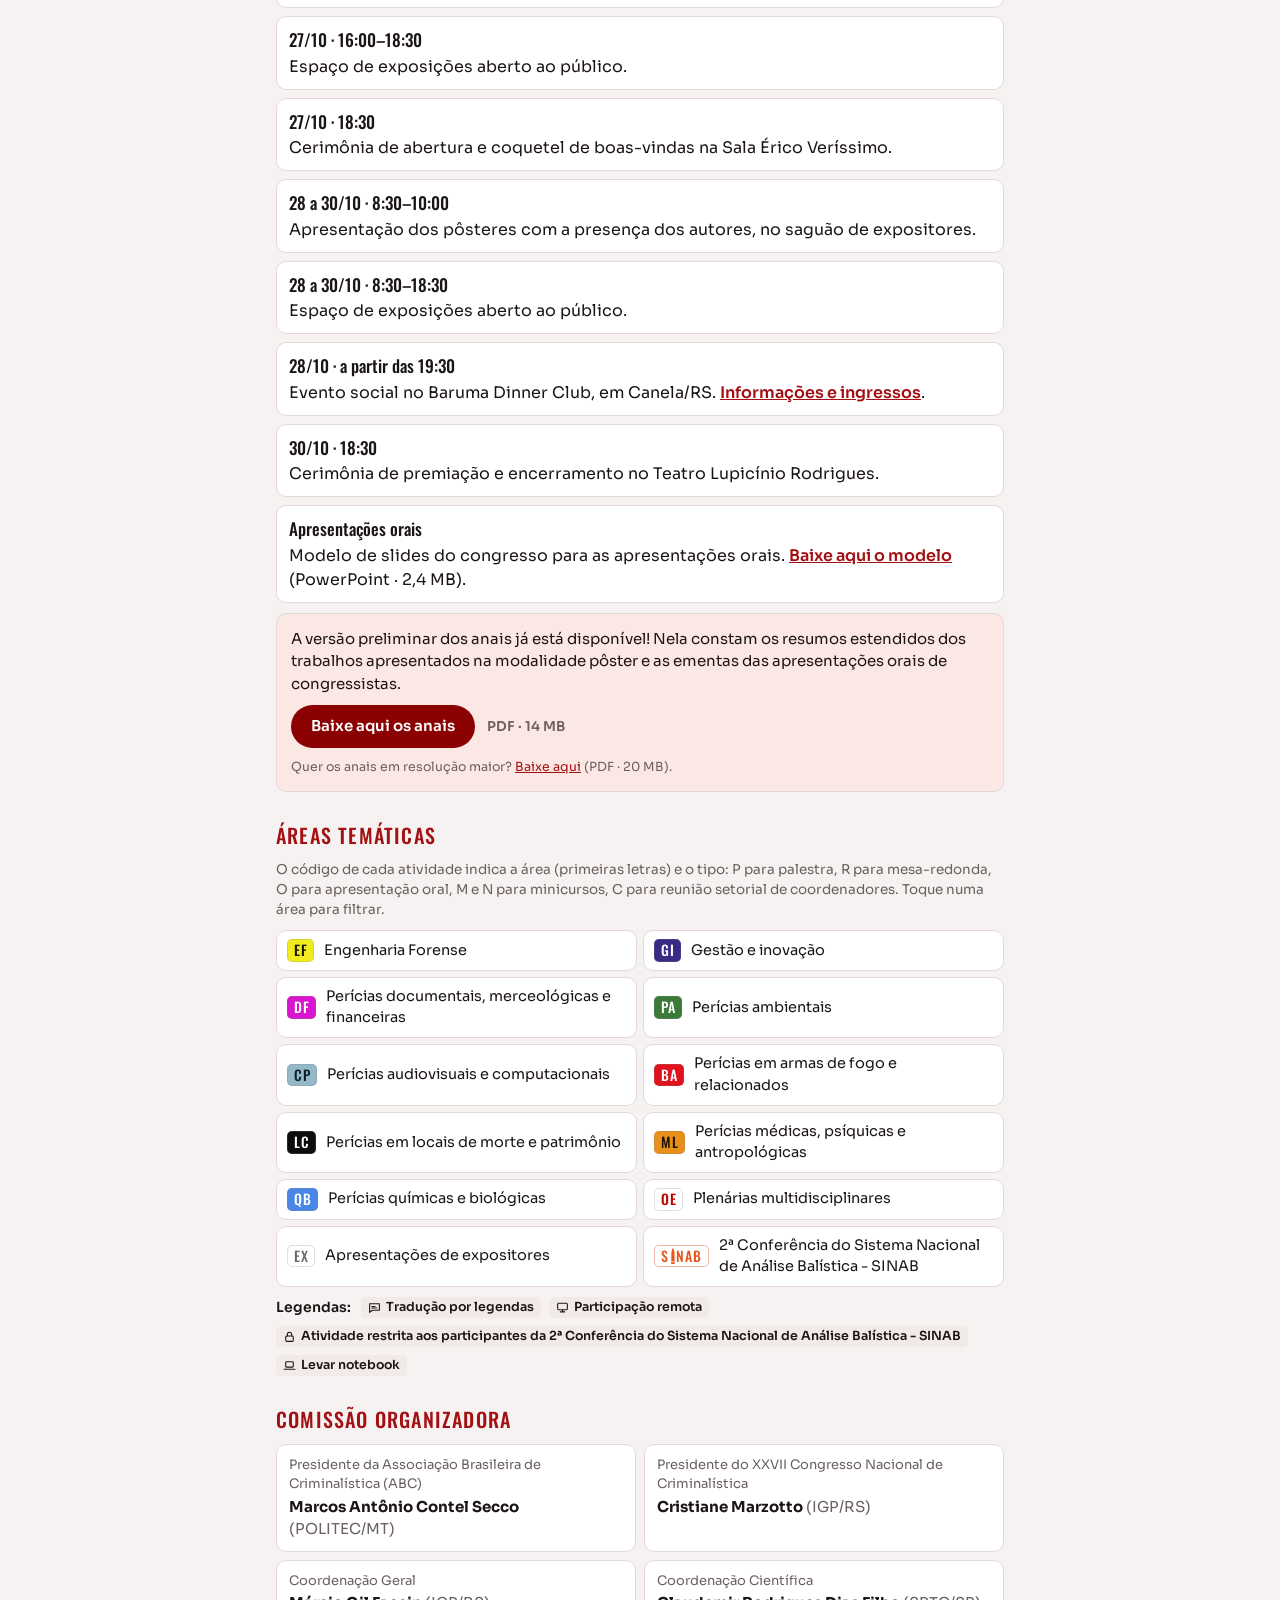
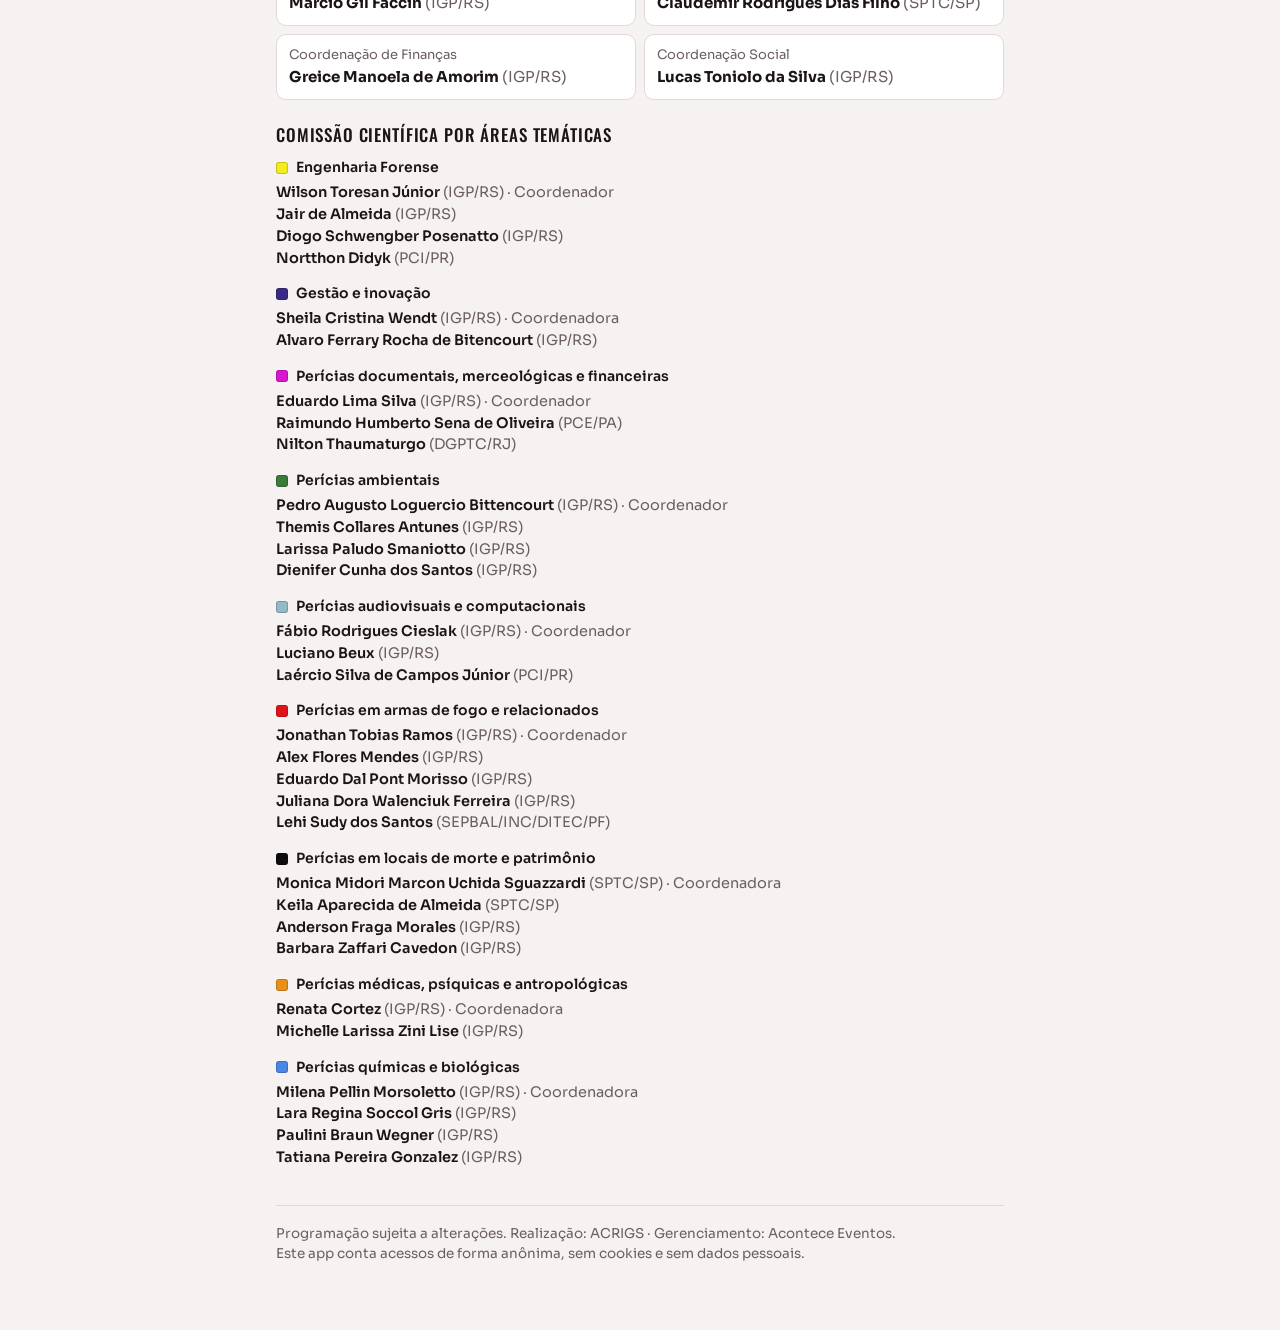
==== commit e308ccd8: "Pôsteres 367 e 513: PDFs do complemento dos anais (arquivos da Mitte) Co-Authored-By: Claude Opus 5." ====
--- a/index.html
+++ b/index.html
@@ -463,7 +463,7 @@
 </main>
 
 <script>
-const BUILD_STAMP = '03/11 às 09:44';
+const BUILD_STAMP = '05/11 às 09:21';
 /* PROGRAMAÇÃO — XXVIII CNC 2026
    Formato: [dia, início, fim, sala, código, tipo, título, pessoas, palavras-chave (|), selos]
    tipos: P palestra · R mesa-redonda · O apresentação oral · M minicurso · C reunião de coordenadores
@@ -852,7 +852,7 @@
 const AREAS_REL = {"EF.M.1": ["LC"], "EF.M.2": ["LC"], "EF.P.1": ["LC", "CP"], "EF.P.2": ["LC"], "EF.P.3": ["LC"], "EF.P.4": ["LC"], "EF.P.5": ["LC"], "EF.P.6": ["CP", "LC"], "EF.P.7": ["LC"], "EF.P.8": ["LC"], "EF.P.9": ["LC"], "GI.P.1": ["ML", "CP"], "GI.P.2": ["LC", "BA"], "GI.P.4": ["QB"], "GI.P.5": ["CP"], "GI.P.7": ["QB"], "GI.P.9": ["QB"], "OE.P.1": ["GI"], "OE.P.2": ["GI"], "OE.P.3": ["GI"], "OE.P.4": ["QB"], "OE.R.1": ["GI", "ML"], "OE.R.2": ["GI", "ML"], "OE.R.3": ["GI", "CP"], "OE.C.1": ["GI"], "OE.C.2": ["GI"], "PA.N.1": ["GI"], "PA.P.2": ["GI"], "PA.P.3": ["QB"], "PA.P.4": ["DF"], "PA.P.5": ["GI"], "PA.P.6": ["EF"], "PA.P.7": ["GI"], "PA.P.8": ["QB", "GI"], "CP.P.2": ["DF"], "CP.P.3": ["ML"], "CP.P.4": ["GI"], "CP.P.6": ["DF"], "CP.P.7": ["GI"], "CP.P.8": ["BA", "LC"], "CP.R.1": ["GI"], "DF.M.2": ["GI", "CP"], "DF.P.2": ["CP"], "DF.P.4": ["QB", "PA"], "DF.P.5": ["QB"], "DF.P.7": ["CP"], "DF.P.9": ["CP", "GI"], "BA.P.2": ["LC", "ML"], "BA.P.3": ["CP", "LC"], "BA.P.7": ["GI"], "BA.P.8": ["LC"], "BA.R.1": ["LC"], "LC.P.2": ["ML", "QB"], "LC.P.3": ["GI", "CP"], "LC.P.4": ["QB", "EF"], "LC.P.6": ["BA"], "LC.P.7": ["GI"], "LC.P.8": ["EF", "PA"], "LC.R.2": ["ML"], "ML.P.3": ["LC"], "ML.P.7": ["EF", "GI"], "ML.P.8": ["QB", "LC"], "ML.R.1": ["LC"], "ML.R.2": ["GI"], "QB.P.1": ["ML", "LC"], "QB.P.2": ["LC"], "QB.P.4": ["GI"], "QB.P.6": ["GI"], "QB.P.7": ["PA"], "QB.P.8": ["ML"], "QB.P.9": ["LC"], "QB.R.1": ["ML"], "DF.P.6": ["EF", "GI", "PA", "CP", "BA", "LC", "ML", "QB"], "OE.O.2": ["GI", "CP"]};
 
 /* PDF individual de cada trabalho nos anais (resumo estendido do pôster ou ementa da oral). Gerado de trabalhos/INDICE.csv */
-const PDFS = {"POS-393": "poster_393.pdf", "POS-400": "poster_400.pdf", "POS-515": "poster_515.pdf", "POS-520": "poster_520.pdf", "POS-523": "poster_523.pdf", "POS-375": "poster_375.pdf", "POS-376": "poster_376.pdf", "POS-557": "poster_557.pdf", "POS-637": "poster_637.pdf", "POS-642": "poster_642.pdf", "POS-555": "poster_555.pdf", "POS-558": "poster_558.pdf", "POS-586": "poster_586.pdf", "POS-432": "poster_432.pdf", "POS-505": "poster_505.pdf", "POS-525": "poster_525.pdf", "POS-591": "poster_591.pdf", "POS-489": "poster_489.pdf", "POS-512": "poster_512.pdf", "POS-545": "poster_545.pdf", "POS-467": "poster_467.pdf", "POS-509": "poster_509.pdf", "POS-602": "poster_602.pdf", "POS-429": "poster_429.pdf", "POS-503": "poster_503.pdf", "POS-511": "poster_511.pdf", "POS-549": "poster_549.pdf", "POS-554": "poster_554.pdf", "POS-656": "poster_656.pdf", "POS-508": "poster_508.pdf", "POS-533": "poster_533.pdf", "POS-611": "poster_611.pdf", "POS-616": "poster_616.pdf", "POS-499": "poster_499.pdf", "POS-635": "poster_635.pdf", "POS-362": "poster_362.pdf", "POS-378": "poster_378.pdf", "POS-386": "poster_386.pdf", "POS-605": "poster_605.pdf", "POS-383": "poster_383.pdf", "POS-493": "poster_493.pdf", "POS-537": "poster_537.pdf", "POS-406": "poster_406.pdf", "POS-481": "poster_481.pdf", "POS-630": "poster_630.pdf", "POS-677": "poster_677.pdf", "POS-368": "poster_368.pdf", "POS-496": "poster_496.pdf", "POS-501": "poster_501.pdf", "POS-506": "poster_506.pdf", "POS-568": "poster_568.pdf", "POS-597": "poster_597.pdf", "POS-650": "poster_650.pdf", "POS-663": "poster_663.pdf", "POS-484": "poster_484.pdf", "POS-562": "poster_562.pdf", "POS-614": "poster_614.pdf", "POS-408": "poster_408.pdf", "POS-420": "poster_420.pdf", "POS-423": "poster_423.pdf", "POS-448": "poster_448.pdf", "POS-471": "poster_471.pdf", "POS-547": "poster_547.pdf", "POS-390": "poster_390.pdf", "POS-527": "poster_527.pdf", "POS-618": "poster_618.pdf", "POS-434": "poster_434.pdf", "POS-604": "poster_604.pdf", "POS-609": "poster_609.pdf", "POS-504": "poster_504.pdf", "POS-644": "poster_644.pdf", "POS-475": "poster_475.pdf", "POS-517": "poster_517.pdf", "POS-676": "poster_676.pdf", "POS-392": "poster_392.pdf", "POS-485": "poster_485.pdf", "POS-631": "poster_631.pdf", "POS-658": "poster_658.pdf", "POS-490": "poster_490.pdf", "POS-538": "poster_538.pdf", "POS-382": "poster_382.pdf", "POS-438": "poster_438.pdf", "POS-494": "poster_494.pdf", "POS-425": "poster_425.pdf", "POS-593": "poster_593.pdf", "POS-389": "poster_389.pdf", "POS-427": "poster_427.pdf", "POS-589": "poster_589.pdf", "POS-357": "poster_357.pdf", "POS-405": "poster_405.pdf", "POS-633": "poster_633.pdf", "POS-636": "poster_636.pdf", "POS-668": "poster_668.pdf", "GI.O.13": "oral_GI.O.13.pdf", "EF.O.11": "oral_EF.O.11.pdf", "ML.O.4": "oral_ML.O.4.pdf", "ML.O.3": "oral_ML.O.3.pdf", "ML.O.2": "oral_ML.O.2.pdf", "ML.O.1": "oral_ML.O.1.pdf", "LC.O.1": "oral_LC.O.1.pdf", "EF.O.9": "oral_EF.O.9.pdf", "CP.O.6": "oral_CP.O.6.pdf", "ML.O.7": "oral_ML.O.7.pdf", "ML.O.8": "oral_ML.O.8.pdf", "GI.O.1": "oral_GI.O.1.pdf", "DF.O.1": "oral_DF.O.1.pdf", "LC.O.3": "oral_LC.O.3.pdf", "LC.O.4": "oral_LC.O.4.pdf", "CP.O.1": "oral_CP.O.1.pdf", "CP.O.2": "oral_CP.O.2.pdf", "CP.O.3": "oral_CP.O.3.pdf", "CP.O.4": "oral_CP.O.4.pdf", "DF.O.2": "oral_DF.O.2.pdf", "LC.O.5": "oral_LC.O.5.pdf", "GI.O.3": "oral_GI.O.3.pdf", "GI.O.4": "oral_GI.O.4.pdf", "GI.O.5": "oral_GI.O.5.pdf", "EF.O.1": "oral_EF.O.1.pdf", "EF.O.2": "oral_EF.O.2.pdf", "PA.O.1": "oral_PA.O.1.pdf", "QB.O.3": "oral_QB.O.3.pdf", "DF.O.6": "oral_DF.O.6.pdf", "DF.O.7": "oral_DF.O.7.pdf", "LC.O.6": "oral_LC.O.6.pdf", "LC.O.7": "oral_LC.O.7.pdf", "EF.O.3": "oral_EF.O.3.pdf", "EF.O.4": "oral_EF.O.4.pdf", "EF.O.5": "oral_EF.O.5.pdf", "ML.O.11": "oral_ML.O.11.pdf", "ML.O.10": "oral_ML.O.10.pdf", "DF.O.8": "oral_DF.O.8.pdf", "DF.O.9": "oral_DF.O.9.pdf", "PA.O.2": "oral_PA.O.2.pdf", "GI.O.7": "oral_GI.O.7.pdf", "GI.O.9": "oral_GI.O.9.pdf", "EF.O.7": "oral_EF.O.7.pdf", "EF.O.8": "oral_EF.O.8.pdf", "EF.O.10": "oral_EF.O.10.pdf", "CP.O.5": "oral_CP.O.5.pdf", "CP.O.7": "oral_CP.O.7.pdf", "CP.O.8": "oral_CP.O.8.pdf", "QB.O.6": "oral_QB.O.6.pdf", "QB.O.7": "oral_QB.O.7.pdf", "GI.O.12": "oral_GI.O.12.pdf", "BA.O.4": "oral_BA.O.4.pdf", "BA.O.1": "oral_BA.O.1.pdf", "POS-647": "poster_647_complemento.pdf", "POS-664": "poster_664_complemento.pdf", "GI.O.10": "oral_GI.O.10_complemento.pdf", "POS-655": "poster_655_complemento.pdf", "POS-620": "poster_620_complemento.pdf", "OE.O.2": "oral_OE.O.2_complemento.pdf", "POS-544": "poster_544_complemento.pdf", "DF.O.5": "oral_DF.O.5_complemento.pdf", "LC.O.2": "oral_LC.O.2_complemento.pdf", "ML.O.6": "oral_ML.O.6_complemento.pdf", "PA.O.3": "oral_PA.O.3_complemento.pdf", "GI.O.11": "oral_GI.O.11_complemento.pdf", "GI.O.6": "oral_GI.O.6_complemento.pdf", "GI.O.8": "oral_GI.O.8_complemento.pdf", "GI.O.2": "oral_GI.O.2_complemento.pdf", "ML.O.9": "oral_ML.O.9_complemento.pdf", "POS-645": "poster_645_complemento.pdf", "POS-660": "poster_660_complemento.pdf", "POS-488": "poster_488_complemento.pdf", "POS-674": "poster_674_complemento.pdf", "BA.O.2": "oral_BA.O.2_complemento.pdf", "POS-399": "poster_399_complemento.pdf", "POS-433": "poster_433_complemento.pdf", "POS-487": "poster_487_complemento.pdf", "POS-606": "poster_606_complemento.pdf", "POS-622": "poster_622_complemento.pdf", "POS-626": "poster_626_complemento.pdf", "POS-628": "poster_628_complemento.pdf", "POS-590": "poster_590_complemento.pdf", "DF.O.3": "oral_DF.O.3_complemento.pdf", "POS-585": "poster_585_complemento.pdf", "POS-615": "poster_615_complemento.pdf", "POS-453": "poster_453_complemento.pdf", "POS-407": "poster_407_complemento.pdf", "POS-634": "poster_634_complemento.pdf", "POS-472": "poster_472_complemento.pdf"};
+const PDFS = {"POS-393": "poster_393.pdf", "POS-400": "poster_400.pdf", "POS-515": "poster_515.pdf", "POS-520": "poster_520.pdf", "POS-523": "poster_523.pdf", "POS-375": "poster_375.pdf", "POS-376": "poster_376.pdf", "POS-557": "poster_557.pdf", "POS-637": "poster_637.pdf", "POS-642": "poster_642.pdf", "POS-555": "poster_555.pdf", "POS-558": "poster_558.pdf", "POS-586": "poster_586.pdf", "POS-432": "poster_432.pdf", "POS-505": "poster_505.pdf", "POS-525": "poster_525.pdf", "POS-591": "poster_591.pdf", "POS-489": "poster_489.pdf", "POS-512": "poster_512.pdf", "POS-545": "poster_545.pdf", "POS-467": "poster_467.pdf", "POS-509": "poster_509.pdf", "POS-602": "poster_602.pdf", "POS-429": "poster_429.pdf", "POS-503": "poster_503.pdf", "POS-511": "poster_511.pdf", "POS-549": "poster_549.pdf", "POS-554": "poster_554.pdf", "POS-656": "poster_656.pdf", "POS-508": "poster_508.pdf", "POS-533": "poster_533.pdf", "POS-611": "poster_611.pdf", "POS-616": "poster_616.pdf", "POS-499": "poster_499.pdf", "POS-635": "poster_635.pdf", "POS-362": "poster_362.pdf", "POS-378": "poster_378.pdf", "POS-386": "poster_386.pdf", "POS-605": "poster_605.pdf", "POS-383": "poster_383.pdf", "POS-493": "poster_493.pdf", "POS-537": "poster_537.pdf", "POS-406": "poster_406.pdf", "POS-481": "poster_481.pdf", "POS-630": "poster_630.pdf", "POS-677": "poster_677.pdf", "POS-368": "poster_368.pdf", "POS-496": "poster_496.pdf", "POS-501": "poster_501.pdf", "POS-506": "poster_506.pdf", "POS-568": "poster_568.pdf", "POS-597": "poster_597.pdf", "POS-650": "poster_650.pdf", "POS-663": "poster_663.pdf", "POS-484": "poster_484.pdf", "POS-562": "poster_562.pdf", "POS-614": "poster_614.pdf", "POS-408": "poster_408.pdf", "POS-420": "poster_420.pdf", "POS-423": "poster_423.pdf", "POS-448": "poster_448.pdf", "POS-471": "poster_471.pdf", "POS-547": "poster_547.pdf", "POS-390": "poster_390.pdf", "POS-527": "poster_527.pdf", "POS-618": "poster_618.pdf", "POS-434": "poster_434.pdf", "POS-604": "poster_604.pdf", "POS-609": "poster_609.pdf", "POS-504": "poster_504.pdf", "POS-644": "poster_644.pdf", "POS-475": "poster_475.pdf", "POS-517": "poster_517.pdf", "POS-676": "poster_676.pdf", "POS-392": "poster_392.pdf", "POS-485": "poster_485.pdf", "POS-631": "poster_631.pdf", "POS-658": "poster_658.pdf", "POS-490": "poster_490.pdf", "POS-538": "poster_538.pdf", "POS-382": "poster_382.pdf", "POS-438": "poster_438.pdf", "POS-494": "poster_494.pdf", "POS-425": "poster_425.pdf", "POS-593": "poster_593.pdf", "POS-389": "poster_389.pdf", "POS-427": "poster_427.pdf", "POS-589": "poster_589.pdf", "POS-357": "poster_357.pdf", "POS-405": "poster_405.pdf", "POS-633": "poster_633.pdf", "POS-636": "poster_636.pdf", "POS-668": "poster_668.pdf", "GI.O.13": "oral_GI.O.13.pdf", "EF.O.11": "oral_EF.O.11.pdf", "ML.O.4": "oral_ML.O.4.pdf", "ML.O.3": "oral_ML.O.3.pdf", "ML.O.2": "oral_ML.O.2.pdf", "ML.O.1": "oral_ML.O.1.pdf", "LC.O.1": "oral_LC.O.1.pdf", "EF.O.9": "oral_EF.O.9.pdf", "CP.O.6": "oral_CP.O.6.pdf", "ML.O.7": "oral_ML.O.7.pdf", "ML.O.8": "oral_ML.O.8.pdf", "GI.O.1": "oral_GI.O.1.pdf", "DF.O.1": "oral_DF.O.1.pdf", "LC.O.3": "oral_LC.O.3.pdf", "LC.O.4": "oral_LC.O.4.pdf", "CP.O.1": "oral_CP.O.1.pdf", "CP.O.2": "oral_CP.O.2.pdf", "CP.O.3": "oral_CP.O.3.pdf", "CP.O.4": "oral_CP.O.4.pdf", "DF.O.2": "oral_DF.O.2.pdf", "LC.O.5": "oral_LC.O.5.pdf", "GI.O.3": "oral_GI.O.3.pdf", "GI.O.4": "oral_GI.O.4.pdf", "GI.O.5": "oral_GI.O.5.pdf", "EF.O.1": "oral_EF.O.1.pdf", "EF.O.2": "oral_EF.O.2.pdf", "PA.O.1": "oral_PA.O.1.pdf", "QB.O.3": "oral_QB.O.3.pdf", "DF.O.6": "oral_DF.O.6.pdf", "DF.O.7": "oral_DF.O.7.pdf", "LC.O.6": "oral_LC.O.6.pdf", "LC.O.7": "oral_LC.O.7.pdf", "EF.O.3": "oral_EF.O.3.pdf", "EF.O.4": "oral_EF.O.4.pdf", "EF.O.5": "oral_EF.O.5.pdf", "ML.O.11": "oral_ML.O.11.pdf", "ML.O.10": "oral_ML.O.10.pdf", "DF.O.8": "oral_DF.O.8.pdf", "DF.O.9": "oral_DF.O.9.pdf", "PA.O.2": "oral_PA.O.2.pdf", "GI.O.7": "oral_GI.O.7.pdf", "GI.O.9": "oral_GI.O.9.pdf", "EF.O.7": "oral_EF.O.7.pdf", "EF.O.8": "oral_EF.O.8.pdf", "EF.O.10": "oral_EF.O.10.pdf", "CP.O.5": "oral_CP.O.5.pdf", "CP.O.7": "oral_CP.O.7.pdf", "CP.O.8": "oral_CP.O.8.pdf", "QB.O.6": "oral_QB.O.6.pdf", "QB.O.7": "oral_QB.O.7.pdf", "GI.O.12": "oral_GI.O.12.pdf", "BA.O.4": "oral_BA.O.4.pdf", "BA.O.1": "oral_BA.O.1.pdf", "POS-647": "poster_647_complemento.pdf", "POS-664": "poster_664_complemento.pdf", "GI.O.10": "oral_GI.O.10_complemento.pdf", "POS-655": "poster_655_complemento.pdf", "POS-620": "poster_620_complemento.pdf", "OE.O.2": "oral_OE.O.2_complemento.pdf", "POS-544": "poster_544_complemento.pdf", "DF.O.5": "oral_DF.O.5_complemento.pdf", "LC.O.2": "oral_LC.O.2_complemento.pdf", "ML.O.6": "oral_ML.O.6_complemento.pdf", "PA.O.3": "oral_PA.O.3_complemento.pdf", "GI.O.11": "oral_GI.O.11_complemento.pdf", "GI.O.6": "oral_GI.O.6_complemento.pdf", "GI.O.8": "oral_GI.O.8_complemento.pdf", "GI.O.2": "oral_GI.O.2_complemento.pdf", "ML.O.9": "oral_ML.O.9_complemento.pdf", "POS-645": "poster_645_complemento.pdf", "POS-660": "poster_660_complemento.pdf", "POS-488": "poster_488_complemento.pdf", "POS-674": "poster_674_complemento.pdf", "BA.O.2": "oral_BA.O.2_complemento.pdf", "POS-399": "poster_399_complemento.pdf", "POS-433": "poster_433_complemento.pdf", "POS-487": "poster_487_complemento.pdf", "POS-606": "poster_606_complemento.pdf", "POS-622": "poster_622_complemento.pdf", "POS-626": "poster_626_complemento.pdf", "POS-628": "poster_628_complemento.pdf", "POS-590": "poster_590_complemento.pdf", "DF.O.3": "oral_DF.O.3_complemento.pdf", "POS-585": "poster_585_complemento.pdf", "POS-615": "poster_615_complemento.pdf", "POS-453": "poster_453_complemento.pdf", "POS-407": "poster_407_complemento.pdf", "POS-634": "poster_634_complemento.pdf", "POS-472": "poster_472_complemento.pdf", "POS-367": "poster_367_complemento.pdf", "POS-513": "poster_513_complemento.pdf"};
 
 /* mudanças de dia, horário ou sala (gerado pelo build) */
 const MUDANCAS = [{"id": "GI.P.6", "quando": "2026-10-26T18:49:00-03:00", "de": {"d": 28, "s": "14:30", "e": "15:25", "room": "JGU"}, "para": {"d": 28, "s": "16:10", "e": "17:05", "room": "JSL"}}, {"id": "GI.P.4", "quando": "2026-10-26T18:49:00-03:00", "de": {"d": 29, "s": "11:00", "e": "11:55", "room": "JGU"}, "para": {"d": 28, "s": "14:30", "e": "15:25", "room": "JGU"}}, {"id": "GI.P.7", "quando": "2026-10-26T18:49:00-03:00", "de": {"d": 28, "s": "16:10", "e": "17:05", "room": "JSL"}, "para": {"d": 29, "s": "11:00", "e": "11:55", "room": "JGU"}}, {"id": "PA.P.2", "quando": "2026-10-26T19:03:00-03:00", "de": {"d": 29, "s": "13:30", "e": "14:25", "room": "IBE"}, "para": {"d": 28, "s": "17:10", "e": "18:05", "room": "JGU"}}, {"id": "PA.P.10", "quando": "2026-10-26T19:03:00-03:00", "de": {"d": 28, "s": "17:10", "e": "18:05", "room": "JGU"}, "para": {"d": 29, "s": "13:30", "e": "14:25", "room": "IBE"}}, {"id": "EX.8", "quando": "2026-10-27T11:06:17-03:00", "de": {"d": 28, "s": "13:30", "e": "14:25", "room": "ARE"}, "para": {"d": 28, "s": "13:30", "e": "14:25", "room": "MSC"}}, {"id": "EX.2", "quando": "2026-10-27T11:06:17-03:00", "de": {"d": 28, "s": "14:30", "e": "15:25", "room": "ARE"}, "para": {"d": 28, "s": "14:30", "e": "15:25", "room": "MSC"}}, {"id": "DF.P.6", "quando": "2026-10-27T11:06:17-03:00", "de": {"d": 28, "s": "13:30", "e": "14:25", "room": "MSC"}, "para": {"d": 28, "s": "13:30", "e": "14:25", "room": "EVE"}}, {"id": "DF.P.7", "quando": "2026-10-27T11:06:17-03:00", "de": {"d": 28, "s": "14:30", "e": "15:25", "room": "MSC"}, "para": {"d": 28, "s": "14:30", "e": "15:25", "room": "EVE"}}, {"id": "LC.P.5", "quando": "2026-10-27T11:06:17-03:00", "de": {"d": 28, "s": "13:30", "e": "14:25", "room": "EVE"}, "para": {"d": 28, "s": "13:30", "e": "14:25", "room": "ARE"}}, {"id": "LC.P.4", "quando": "2026-10-27T11:06:17-03:00", "de": {"d": 28, "s": "14:30", "e": "15:25", "room": "EVE"}, "para": {"d": 28, "s": "14:30", "e": "15:25", "room": "ARE"}}, {"id": "EF.P.5", "quando": "2026-10-28T12:07:28-03:00", "de": {"d": 28, "s": "13:30", "e": "14:25", "room": "TEA"}, "para": {"d": 28, "s": "13:30", "e": "14:25", "room": "IBE"}}, {"id": "BA.P.4", "quando": "2026-10-28T12:07:28-03:00", "de": {"d": 28, "s": "14:30", "e": "15:25", "room": "TEA"}, "para": {"d": 28, "s": "14:30", "e": "15:25", "room": "ARE"}}, {"id": "GI.P.9", "quando": "2026-10-28T12:07:28-03:00", "de": {"d": 28, "s": "13:30", "e": "14:25", "room": "JSL"}, "para": {"d": 28, "s": "13:30", "e": "14:25", "room": "EVE"}}, {"id": "GI.O.13", "quando": "2026-10-28T12:07:28-03:00", "de": {"d": 28, "s": "13:30", "e": "13:55", "room": "IBE"}, "para": {"d": 28, "s": "13:30", "e": "13:55", "room": "JSL"}}, {"id": "DF.P.6", "quando": "2026-10-28T12:07:28-03:00", "de": {"d": 28, "s": "13:30", "e": "14:25", "room": "EVE"}, "para": {"d": 28, "s": "13:30", "e": "14:25", "room": "TEA"}}, {"id": "LC.P.4", "quando": "2026-10-28T12:07:28-03:00", "de": {"d": 28, "s": "14:30", "e": "15:25", "room": "ARE"}, "para": {"d": 28, "s": "14:30", "e": "15:25", "room": "TEA"}}, {"id": "CP.P.4", "quando": "2026-10-28T12:07:28-03:00", "de": {"d": 28, "s": "16:10", "e": "17:05", "room": "TEA"}, "para": {"d": 28, "s": "16:10", "e": "17:05", "room": "ARE"}}, {"id": "BA.P.8", "quando": "2026-10-28T12:07:28-03:00", "de": {"d": 28, "s": "17:10", "e": "18:05", "room": "TEA"}, "para": {"d": 28, "s": "17:10", "e": "18:05", "room": "ARE"}}, {"id": "EX.7", "quando": "2026-10-28T12:07:28-03:00", "de": {"d": 28, "s": "16:10", "e": "17:05", "room": "ARE"}, "para": {"d": 28, "s": "16:10", "e": "17:05", "room": "MSC"}}, {"id": "ML.P.7", "quando": "2026-10-28T12:07:28-03:00", "de": {"d": 28, "s": "17:10", "e": "18:05", "room": "ARE"}, "para": {"d": 28, "s": "17:10", "e": "18:05", "room": "EVE"}}, {"id": "BA.P.3", "quando": "2026-10-28T12:07:28-03:00", "de": {"d": 28, "s": "16:10", "e": "17:05", "room": "MSC"}, "para": {"d": 28, "s": "16:10", "e": "17:05", "room": "TEA"}}, {"id": "LC.P.6", "quando": "2026-10-28T12:07:28-03:00", "de": {"d": 28, "s": "17:10", "e": "18:05", "room": "EVE"}, "para": {"d": 28, "s": "17:10", "e": "18:05", "room": "TEA"}}, {"id": "30-IBE-09:15", "quando": "2026-10-28T19:40:00-03:00", "de": {"d": 30, "s": "09:15", "e": "10:25", "room": "IBE"}, "para": {"d": 30, "s": "09:15", "e": "10:25", "room": "JGU"}}, {"id": "30-IBE-10:30", "quando": "2026-10-28T19:40:00-03:00", "de": {"d": 30, "s": "10:30", "e": "12:00", "room": "IBE"}, "para": {"d": 30, "s": "10:30", "e": "12:00", "room": "JGU"}}, {"id": "29-IBE-11:00", "quando": "2026-10-28T19:40:00-03:00", "de": {"d": 29, "s": "11:00", "e": "11:30", "room": "IBE"}, "para": {"d": 29, "s": "11:00", "e": "11:30", "room": "JGU"}}, {"id": "29-IBE-11:30", "quando": "2026-10-28T19:40:00-03:00", "de": {"d": 29, "s": "11:30", "e": "12:00", "room": "IBE"}, "para": {"d": 29, "s": "11:30", "e": "12:00", "room": "JGU"}}, {"id": "GI.P.7", "quando": "2026-10-28T19:35:16-03:00", "de": {"d": 29, "s": "11:00", "e": "11:55", "room": "JGU"}, "para": {"d": 29, "s": "11:00", "e": "11:55", "room": "DMA"}}, {"id": "BA.P.9", "quando": "2026-10-28T19:35:16-03:00", "de": {"d": 29, "s": "09:45", "e": "10:55", "room": "TEA"}, "para": {"d": 29, "s": "09:45", "e": "10:55", "room": "JGU"}}, {"id": "EF.O.9", "quando": "2026-10-28T19:35:16-03:00", "de": {"d": 29, "s": "10:00", "e": "10:25", "room": "IBE"}, "para": {"d": 29, "s": "10:00", "e": "10:25", "room": "DMA"}}, {"id": "CP.O.6", "quando": "2026-10-28T19:35:16-03:00", "de": {"d": 29, "s": "10:30", "e": "10:55", "room": "IBE"}, "para": {"d": 29, "s": "10:30", "e": "10:55", "room": "DMA"}}, {"id": "OE.P.2", "quando": "2026-10-28T19:35:16-03:00", "de": {"d": 29, "s": "11:00", "e": "11:55", "room": "MQU"}, "para": {"d": 29, "s": "11:00", "e": "11:55", "room": "EVE"}}, {"id": "ML.O.7", "quando": "2026-10-28T19:35:16-03:00", "de": {"d": 29, "s": "11:00", "e": "11:25", "room": "MSC"}, "para": {"d": 29, "s": "11:00", "e": "11:25", "room": "MQU"}}, {"id": "ML.O.8", "quando": "2026-10-28T19:35:16-03:00", "de": {"d": 29, "s": "11:30", "e": "11:55", "room": "MSC"}, "para": {"d": 29, "s": "11:30", "e": "11:55", "room": "MQU"}}, {"id": "CP.P.2", "quando": "2026-10-28T19:35:16-03:00", "de": {"d": 29, "s": "11:00", "e": "11:55", "room": "EVE"}, "para": {"d": 29, "s": "11:00", "e": "11:55", "room": "MSC"}}, {"id": "QB.R.1", "quando": "2026-10-28T19:35:16-03:00", "de": {"d": 29, "s": "10:00", "e": "11:55", "room": "DMA"}, "para": {"d": 29, "s": "10:00", "e": "11:55", "room": "IBE"}}, {"id": "GI.P.1", "quando": "2026-10-28T19:35:16-03:00", "de": {"d": 29, "s": "10:00", "e": "10:55", "room": "JGU"}, "para": {"d": 29, "s": "10:00", "e": "10:55", "room": "TEA"}}, {"id": "ML.P.6", "quando": "2026-10-28T19:35:16-03:00", "de": {"d": 29, "s": "13:30", "e": "14:25", "room": "TEA"}, "para": {"d": 29, "s": "13:30", "e": "14:25", "room": "MQU"}}, {"id": "ML.P.3", "quando": "2026-10-28T19:35:16-03:00", "de": {"d": 29, "s": "14:30", "e": "15:25", "room": "TEA"}, "para": {"d": 29, "s": "14:30", "e": "15:25", "room": "MQU"}}, {"id": "QB.P.2", "quando": "2026-10-28T19:35:16-03:00", "de": {"d": 29, "s": "13:30", "e": "14:25", "room": "ARE"}, "para": {"d": 29, "s": "13:30", "e": "14:25", "room": "JGU"}}, {"id": "QB.P.6", "quando": "2026-10-28T19:35:16-03:00", "de": {"d": 29, "s": "14:30", "e": "15:25", "room": "ARE"}, "para": {"d": 29, "s": "14:30", "e": "15:25", "room": "JGU"}}, {"id": "BA.P.6", "quando": "2026-10-28T19:35:16-03:00", "de": {"d": 29, "s": "13:30", "e": "14:25", "room": "MQU"}, "para": {"d": 29, "s": "13:30", "e": "14:25", "room": "ARE"}}, {"id": "BA.P.7", "quando": "2026-10-28T19:35:16-03:00", "de": {"d": 29, "s": "14:30", "e": "15:25", "room": "MQU"}, "para": {"d": 29, "s": "14:30", "e": "15:25", "room": "ARE"}}, {"id": "GI.R.1", "quando": "2026-10-28T19:35:16-03:00", "de": {"d": 29, "s": "13:30", "e": "15:20", "room": "EVE"}, "para": {"d": 29, "s": "13:30", "e": "15:20", "room": "TEA"}}, {"id": "GI.O.1", "quando": "2026-10-28T19:35:16-03:00", "de": {"d": 29, "s": "15:00", "e": "15:25", "room": "IBE"}, "para": {"d": 29, "s": "15:00", "e": "15:25", "room": "EVE"}}, {"id": "DF.O.1", "quando": "2026-10-28T19:35:16-03:00", "de": {"d": 29, "s": "14:30", "e": "14:55", "room": "IBE"}, "para": {"d": 29, "s": "14:30", "e": "14:55", "room": "EVE"}}, {"id": "EF.P.9", "quando": "2026-10-28T19:35:16-03:00", "de": {"d": 29, "s": "13:30", "e": "14:25", "room": "JGU"}, "para": {"d": 29, "s": "13:30", "e": "14:25", "room": "EVE"}}, {"id": "EF.P.3", "quando": "2026-10-28T19:35:16-03:00", "de": {"d": 29, "s": "14:30", "e": "15:25", "room": "JGU"}, "para": {"d": 29, "s": "14:30", "e": "15:25", "room": "IBE"}}, {"id": "CP.P.3", "quando": "2026-10-28T19:35:16-03:00", "de": {"d": 29, "s": "16:10", "e": "17:05", "room": "TEA"}, "para": {"d": 29, "s": "16:10", "e": "17:05", "room": "JGU"}}, {"id": "CP.P.8", "quando": "2026-10-28T19:35:16-03:00", "de": {"d": 29, "s": "17:10", "e": "18:05", "room": "TEA"}, "para": {"d": 29, "s": "17:10", "e": "18:05", "room": "JGU"}}, {"id": "QB.P.7", "quando": "2026-10-28T19:35:16-03:00", "de": {"d": 29, "s": "16:10", "e": "17:05", "room": "IBE"}, "para": {"d": 29, "s": "16:10", "e": "17:05", "room": "MQU"}}, {"id": "BA.R.1", "quando": "2026-10-28T19:35:16-03:00", "de": {"d": 29, "s": "16:10", "e": "18:05", "room": "MQU"}, "para": {"d": 29, "s": "16:10", "e": "18:05", "room": "TEA"}}, {"id": "EF.P.7", "quando": "2026-10-28T19:35:16-03:00", "de": {"d": 29, "s": "16:10", "e": "17:05", "room": "JGU"}, "para": {"d": 29, "s": "16:10", "e": "17:05", "room": "IBE"}}, {"id": "EF.P.4", "quando": "2026-10-28T19:35:16-03:00", "de": {"d": 29, "s": "17:10", "e": "18:05", "room": "JGU"}, "para": {"d": 29, "s": "17:10", "e": "18:05", "room": "MQU"}}, {"id": "LC.P.7", "quando": "2026-10-28T19:35:16-03:00", "de": {"d": 30, "s": "10:00", "e": "11:55", "room": "TEA"}, "para": {"d": 30, "s": "10:00", "e": "11:55", "room": "ARE"}}, {"id": "GI.O.2", "quando": "2026-10-28T19:35:16-03:00", "de": {"d": 30, "s": "10:00", "e": "10:25", "room": "ARE"}, "para": {"d": 30, "s": "10:00", "e": "10:25", "room": "IBE"}}, {"id": "GI.O.3", "quando": "2026-10-28T19:35:16-03:00", "de": {"d": 30, "s": "10:30", "e": "10:55", "room": "ARE"}, "para": {"d": 30, "s": "10:30", "e": "10:55", "room": "IBE"}}, {"id": "GI.O.4", "quando": "2026-10-28T19:35:16-03:00", "de": {"d": 30, "s": "11:00", "e": "11:25", "room": "ARE"}, "para": {"d": 30, "s": "11:00", "e": "11:25", "room": "TEA"}}, {"id": "GI.O.5", "quando": "2026-10-28T19:35:16-03:00", "de": {"d": 30, "s": "11:30", "e": "11:55", "room": "ARE"}, "para": {"d": 30, "s": "11:30", "e": "11:55", "room": "TEA"}}, {"id": "OE.P.3", "quando": "2026-10-28T19:35:16-03:00", "de": {"d": 30, "s": "10:00", "e": "10:55", "room": "JGU"}, "para": {"d": 30, "s": "10:00", "e": "10:55", "room": "TEA"}}, {"id": "DF.O.6", "quando": "2026-10-28T19:35:16-03:00", "de": {"d": 30, "s": "11:00", "e": "11:25", "room": "JGU"}, "para": {"d": 30, "s": "11:00", "e": "11:25", "room": "IBE"}}, {"id": "DF.O.7", "quando": "2026-10-28T19:35:16-03:00", "de": {"d": 30, "s": "11:30", "e": "11:55", "room": "JGU"}, "para": {"d": 30, "s": "11:30", "e": "11:55", "room": "IBE"}}, {"id": "29-AUD-13:30", "quando": "2026-10-29T10:08:00-03:00", "de": {"d": 29, "s": "13:30", "e": "18:05", "room": "AUD"}, "para": {"d": 29, "s": "13:30", "e": "15:00", "room": "WIS"}}, {"id": "ML.O.11", "quando": "2026-10-29T12:04:00-03:00", "de": {"d": 30, "s": "13:30", "e": "13:55", "room": "MQU"}, "para": {"d": 30, "s": "17:40", "e": "18:05", "room": "EVE"}}, {"id": "ML.O.10", "quando": "2026-10-29T12:04:00-03:00", "de": {"d": 30, "s": "14:00", "e": "14:25", "room": "MQU"}, "para": {"d": 30, "s": "17:10", "e": "17:35", "room": "EVE"}}, {"id": "ML.P.2", "quando": "2026-10-29T12:04:00-03:00", "de": {"d": 30, "s": "14:30", "e": "15:25", "room": "MQU"}, "para": {"d": 30, "s": "16:10", "e": "17:05", "room": "EVE"}}, {"id": "LC.R.2", "quando": "2026-10-29T12:04:00-03:00", "de": {"d": 30, "s": "16:10", "e": "18:05", "room": "EVE"}, "para": {"d": 30, "s": "13:30", "e": "15:20", "room": "MQU"}}, {"id": "LC.P.7", "quando": "2026-10-29T13:52:46-03:00", "de": {"d": 30, "s": "10:00", "e": "11:55", "room": "ARE"}, "para": {"d": 30, "s": "10:00", "e": "11:55", "room": "TEA"}}, {"id": "GI.O.2", "quando": "2026-10-29T13:52:46-03:00", "de": {"d": 30, "s": "10:00", "e": "10:25", "room": "IBE"}, "para": {"d": 30, "s": "10:00", "e": "10:25", "room": "ARE"}}, {"id": "GI.O.3", "quando": "2026-10-29T13:52:46-03:00", "de": {"d": 30, "s": "10:30", "e": "10:55", "room": "IBE"}, "para": {"d": 30, "s": "10:30", "e": "10:55", "room": "ARE"}}, {"id": "GI.O.4", "quando": "2026-10-29T13:52:46-03:00", "de": {"d": 30, "s": "11:00", "e": "11:25", "room": "TEA"}, "para": {"d": 30, "s": "11:00", "e": "11:25", "room": "ARE"}}, {"id": "GI.O.5", "quando": "2026-10-29T13:52:46-03:00", "de": {"d": 30, "s": "11:30", "e": "11:55", "room": "TEA"}, "para": {"d": 30, "s": "11:30", "e": "11:55", "room": "ARE"}}, {"id": "OE.R.2", "quando": "2026-10-29T13:52:46-03:00", "de": {"d": 30, "s": "10:00", "e": "11:55", "room": "MQU"}, "para": {"d": 30, "s": "10:00", "e": "11:55", "room": "IBE"}}, {"id": "OE.P.3", "quando": "2026-10-29T13:52:46-03:00", "de": {"d": 30, "s": "10:00", "e": "10:55", "room": "TEA"}, "para": {"d": 30, "s": "10:00", "e": "10:55", "room": "MQU"}}, {"id": "DF.O.6", "quando": "2026-10-29T13:52:46-03:00", "de": {"d": 30, "s": "11:00", "e": "11:25", "room": "IBE"}, "para": {"d": 30, "s": "11:00", "e": "11:25", "room": "MQU"}}, {"id": "DF.O.7", "quando": "2026-10-29T13:52:46-03:00", "de": {"d": 30, "s": "11:30", "e": "11:55", "room": "IBE"}, "para": {"d": 30, "s": "11:30", "e": "11:55", "room": "MQU"}}, {"id": "CP.R.1", "quando": "2026-10-29T13:52:46-03:00", "de": {"d": 30, "s": "13:30", "e": "15:25", "room": "TEA"}, "para": {"d": 30, "s": "13:30", "e": "15:25", "room": "MQU"}}, {"id": "LC.P.8", "quando": "2026-10-29T13:52:46-03:00", "de": {"d": 30, "s": "13:30", "e": "14:25", "room": "ARE"}, "para": {"d": 30, "s": "13:30", "e": "14:25", "room": "TEA"}}, {"id": "LC.O.6", "quando": "2026-10-29T13:52:46-03:00", "de": {"d": 30, "s": "14:30", "e": "14:55", "room": "ARE"}, "para": {"d": 30, "s": "14:30", "e": "14:55", "room": "TEA"}}, {"id": "LC.O.7", "quando": "2026-10-29T13:52:46-03:00", "de": {"d": 30, "s": "15:00", "e": "15:25", "room": "ARE"}, "para": {"d": 30, "s": "15:00", "e": "15:25", "room": "TEA"}}, {"id": "QB.P.3", "quando": "2026-10-29T13:52:46-03:00", "de": {"d": 30, "s": "13:30", "e": "14:25", "room": "MSC"}, "para": {"d": 30, "s": "13:30", "e": "14:25", "room": "ARE"}}, {"id": "DF.O.8", "quando": "2026-10-29T13:52:46-03:00", "de": {"d": 30, "s": "14:30", "e": "14:55", "room": "MSC"}, "para": {"d": 30, "s": "14:30", "e": "14:55", "room": "DMA"}}, {"id": "DF.O.9", "quando": "2026-10-29T13:52:46-03:00", "de": {"d": 30, "s": "15:00", "e": "15:25", "room": "MSC"}, "para": {"d": 30, "s": "15:00", "e": "15:25", "room": "DMA"}}, {"id": "OE.R.1", "quando": "2026-10-29T13:52:46-03:00", "de": {"d": 30, "s": "13:30", "e": "15:25", "room": "EVE"}, "para": {"d": 30, "s": "13:30", "e": "15:25", "room": "MSC"}}, {"id": "QB.O.4", "quando": "2026-10-29T13:52:46-03:00", "de": {"d": 30, "s": "14:30", "e": "14:55", "room": "DMA"}, "para": {"d": 30, "s": "14:30", "e": "14:55", "room": "ARE"}}, {"id": "QB.O.5", "quando": "2026-10-29T13:52:46-03:00", "de": {"d": 30, "s": "15:00", "e": "15:25", "room": "DMA"}, "para": {"d": 30, "s": "15:00", "e": "15:25", "room": "ARE"}}, {"id": "LC.R.2", "quando": "2026-10-29T13:52:46-03:00", "de": {"d": 30, "s": "13:30", "e": "15:20", "room": "MQU"}, "para": {"d": 30, "s": "13:30", "e": "15:20", "room": "EVE"}}, {"id": "30-IBE-09:15", "quando": "2026-10-29T18:13:00-03:00", "de": {"d": 30, "s": "09:15", "e": "10:25", "room": "JGU"}, "para": {"d": 30, "s": "09:00", "e": "10:10", "room": "JGU"}}, {"id": "30-IBE-10:30", "quando": "2026-10-29T18:13:00-03:00", "de": {"d": 30, "s": "10:30", "e": "12:00", "room": "JGU"}, "para": {"d": 30, "s": "10:10", "e": "11:40", "room": "JGU"}}, {"id": "LC.P.8", "quando": "2026-10-30T12:11:17-03:00", "de": {"d": 30, "s": "13:30", "e": "14:25", "room": "TEA"}, "para": {"d": 30, "s": "16:10", "e": "17:05", "room": "EVE"}}, {"id": "ML.P.2", "quando": "2026-10-30T12:11:17-03:00", "de": {"d": 30, "s": "16:10", "e": "17:05", "room": "EVE"}, "para": {"d": 30, "s": "13:30", "e": "14:25", "room": "TEA"}}];
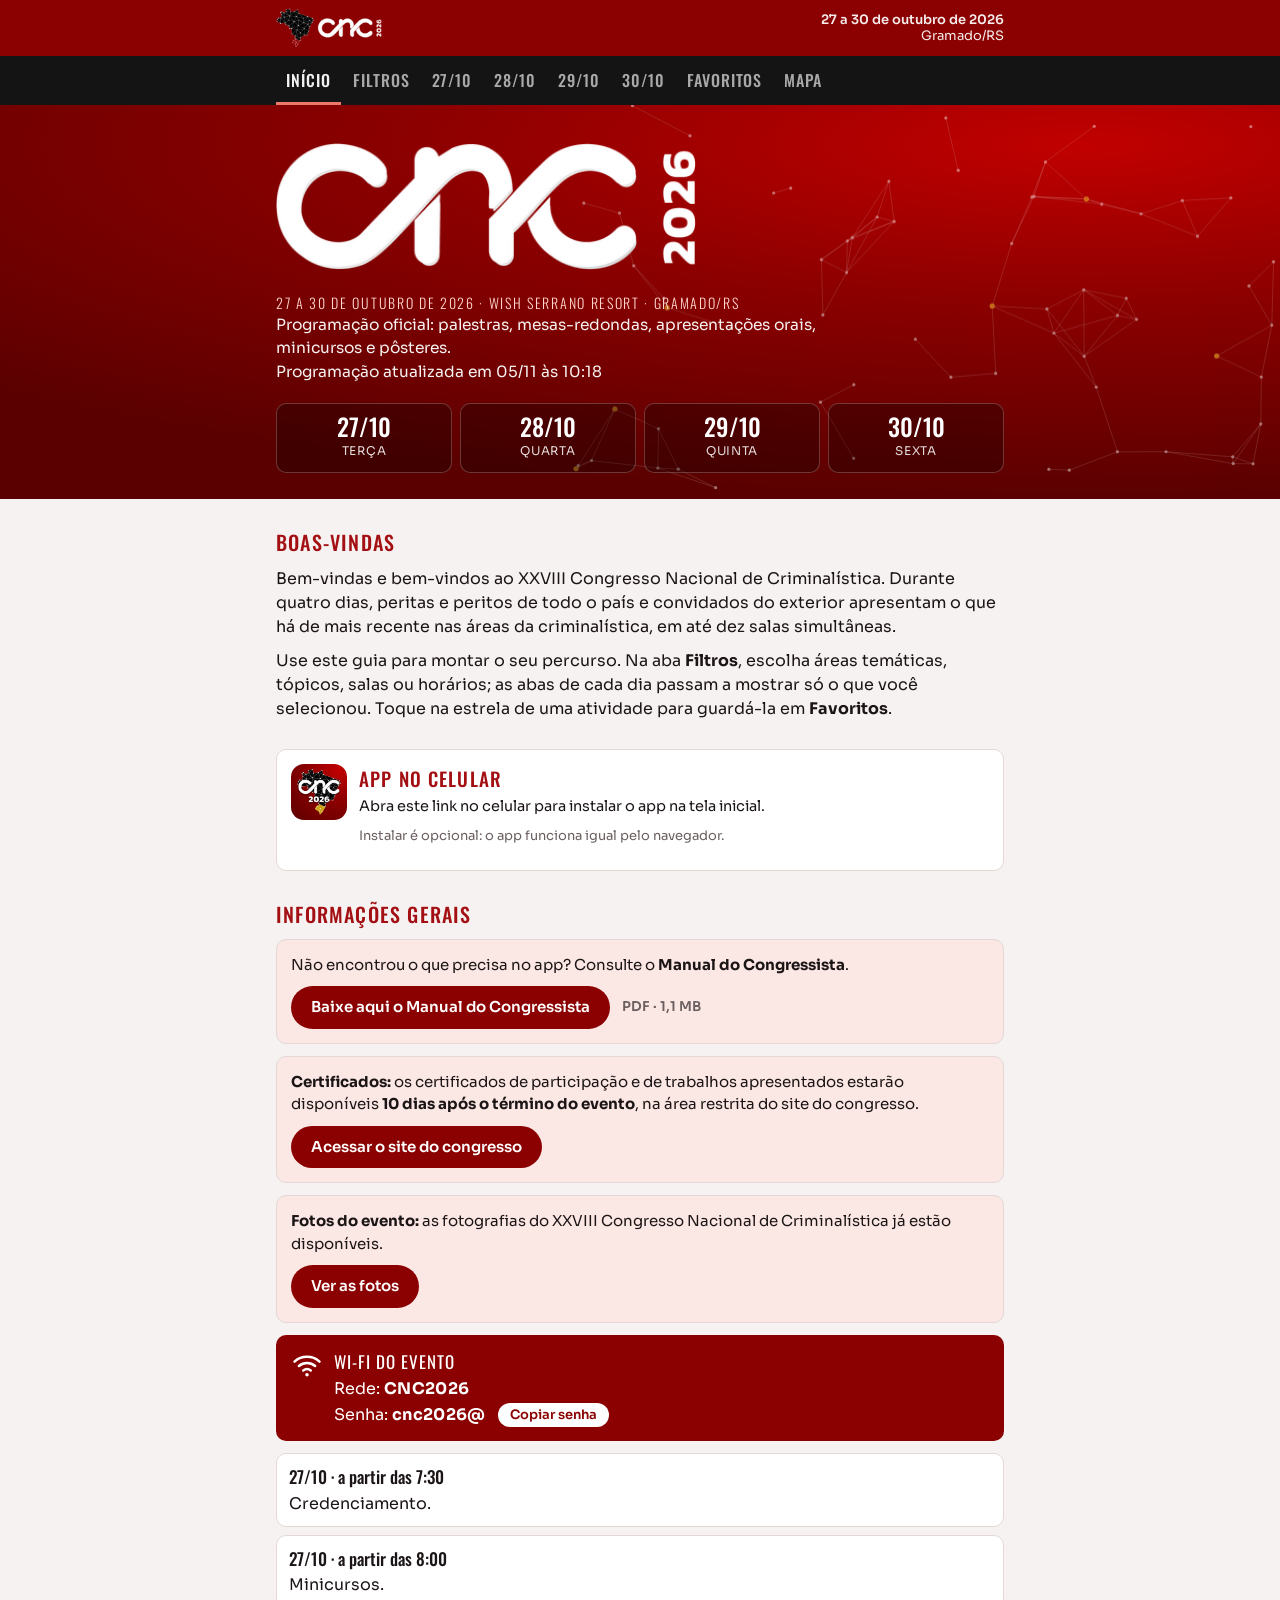
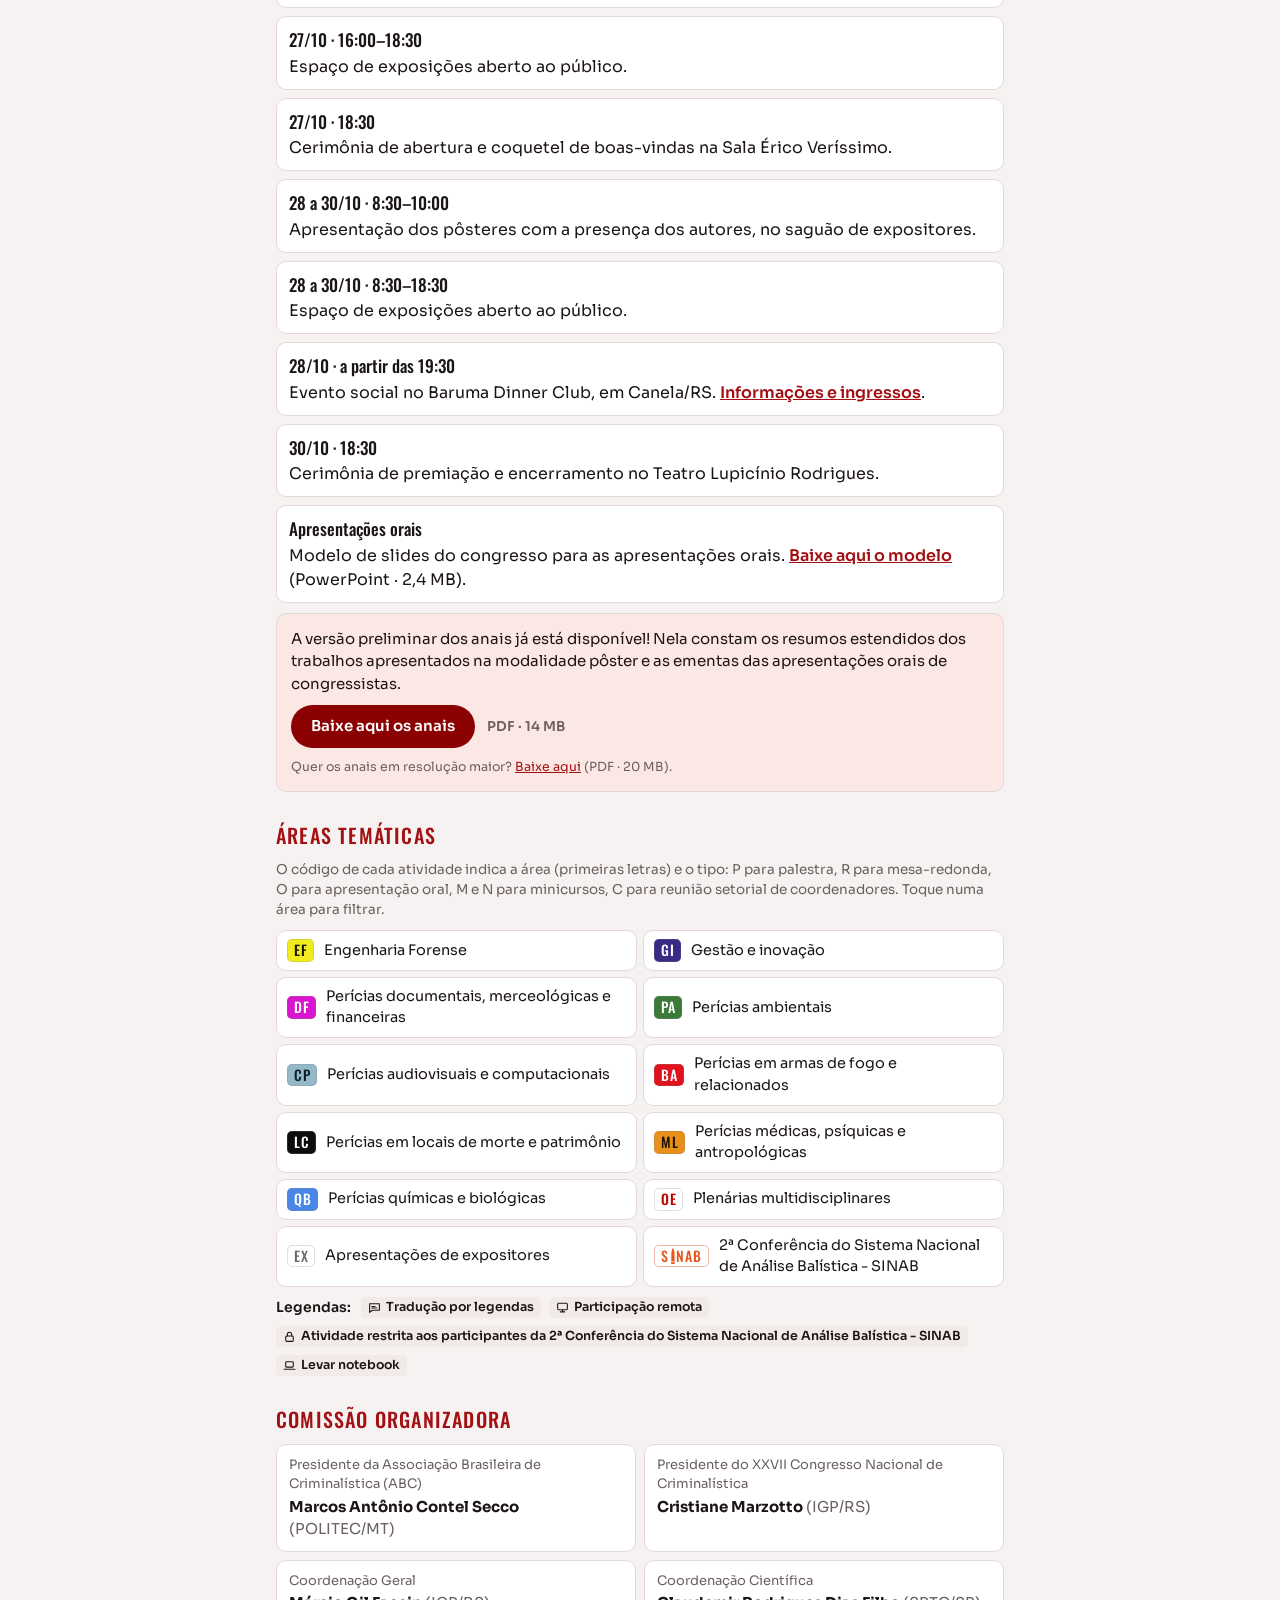
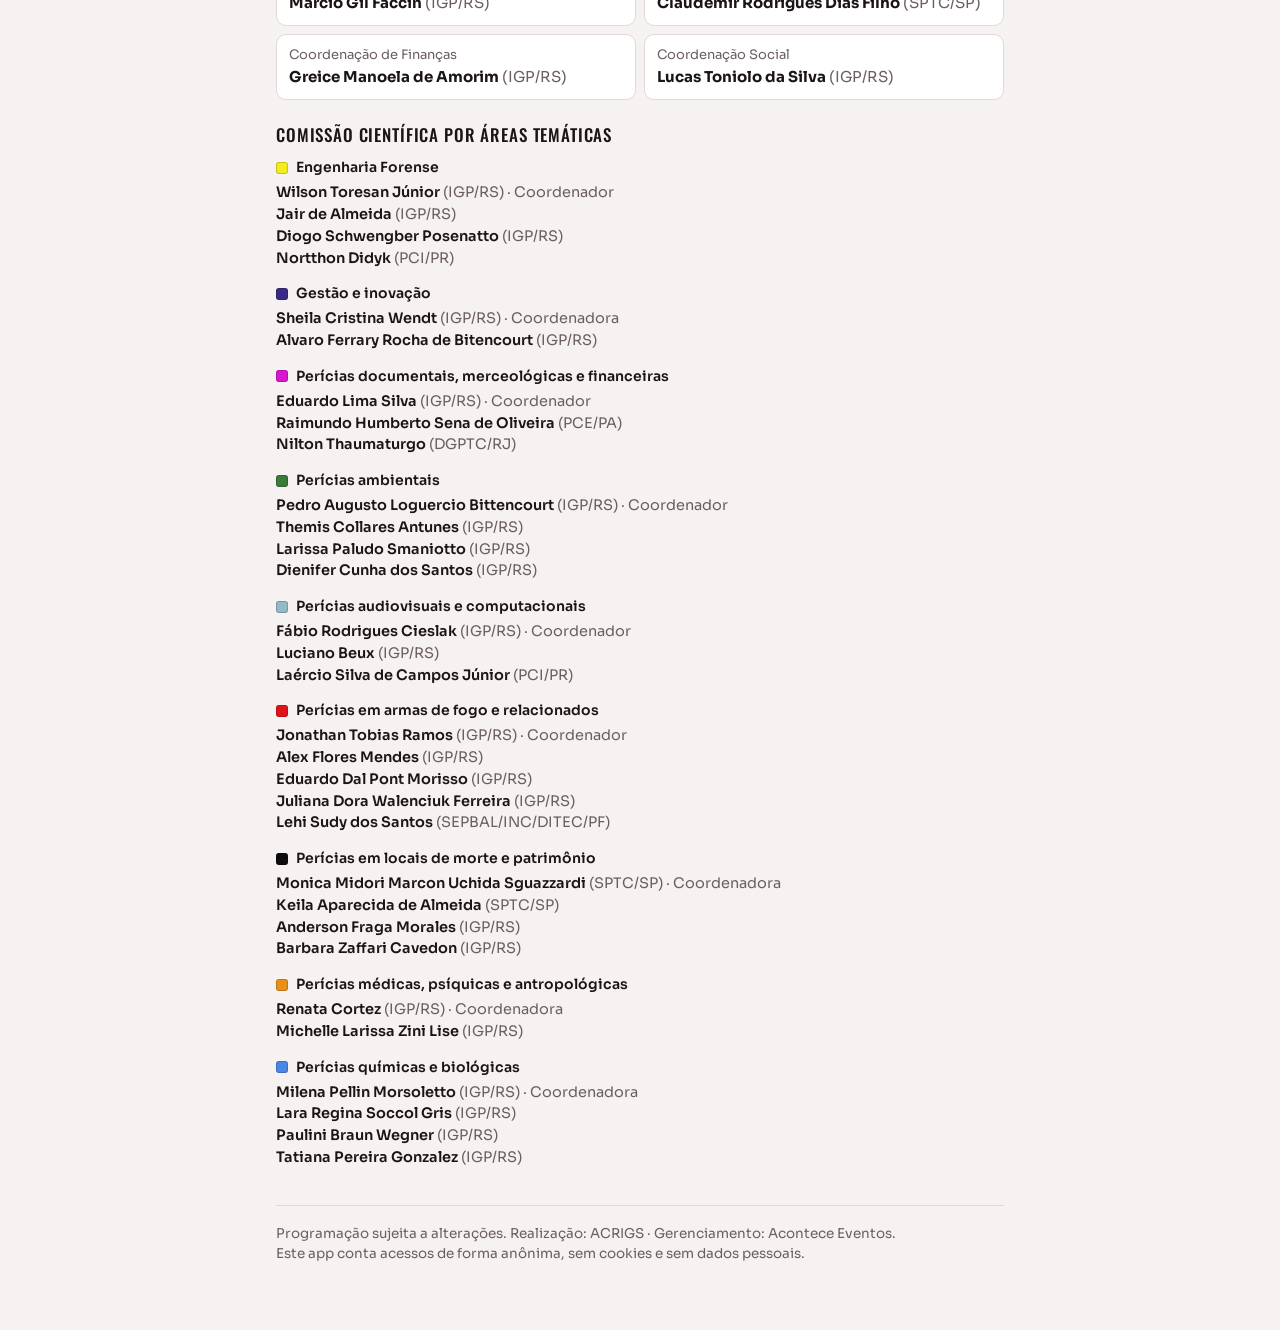
==== commit e2c2d926: "Complemento dos anais: 12 pôsteres e 8 orais (arquivos da Mitte); ajustes de autores EF.O.6, QB.O.5 " ====
--- a/index.html
+++ b/index.html
@@ -463,7 +463,7 @@
 </main>
 
 <script>
-const BUILD_STAMP = '05/11 às 09:21';
+const BUILD_STAMP = '05/11 às 10:18';
 /* PROGRAMAÇÃO — XXVIII CNC 2026
    Formato: [dia, início, fim, sala, código, tipo, título, pessoas, palavras-chave (|), selos]
    tipos: P palestra · R mesa-redonda · O apresentação oral · M minicurso · C reunião de coordenadores
@@ -677,7 +677,7 @@
 [30,'13:30','13:55','JSL','EF.O.3','O','Airbag e EDR – funcionamento, extração de dados e sua utilização forense: Takata e outros casos','Walter Kauffmann Neto (Kauffmann Engenharia; TJRS) - apresentador','',''],
 [30,'14:00','14:25','JSL','EF.O.4','O','Inovação pericial: Event Data Recorder (EDR) e a validação multidisciplinar da prova material em crime de trânsito na cidade de Goiânia – relato de caso','Leticia Prado Castanheira Costa (PCIGO) - apresentadora, Denise Vaz de Almeida (PCIGO), Carla Fonseca Arantes (PCIGO)','',''],
 [30,'14:30','14:55','JSL','EF.O.5','O','Análise comparativa entre fotogrametria digital e 3D Gaussian Splatting para documentação forense de vestígios veiculares','Fernando Alves da Silva (SPTC-GO; UFG) - apresentador, Anselmo Rafael Cukla (UFSM), Symone Gomes Soares Alcalá (UFG)','',''],
-[30,'15:00','15:25','JSL','EF.O.6','O','Por que a perícia tradicional falha em cruzamentos R-2? A solução do software INCA entre a estatística e a simulação','Alexandre Magno Bernardo Fontoura (PCI/PR) - apresentador, Manoel José Rodrigues Martins (PCDF), Juliano de Andrade Gomes (PCDF), Charles Albert Andrade (PCDF)','',''],
+[30,'15:00','15:25','JSL','EF.O.6','O','Por que a perícia tradicional falha em cruzamentos R-2? A solução do software INCA entre a estatística e a simulação','Alexandre Magno Bernardo Fontoura (PCI/PR) - apresentador, Manoel José Rodrigues Martins (PCDF), Charles Albert Andrade (PCDF), Juliano de Andrade Gomes (PCDF)','',''],
 [30,'13:30','14:25','IBE','BA.P.2','P','Análise temporal da integridade dos microelementos identificadores de projéteis de arma de fogo após imersão em sangue suíno','Simone Vasconcelos Santana Rotta - PCI/PR','Balística forense|Crimes contra a pessoa|Medicina legal',''],
 [30,'14:30','14:55','IBE','BA.O.2','O','Influência da carga de propelente nas marcações balísticas de carabina 5.56 x 45 mm – estudo preliminar de uma Imbel modelo IA2','Bruno Telles (PCDF) - apresentador, Eduardo José Jucá Mallmann (PCDF)','',''],
 [30,'15:00','15:25','IBE','BA.O.3','O','Análise de dano e balística terminal em metaestruturas auxéticas sob impacto de projéteis 9mm','Fernanda Dias Troysi (UFG) - apresentadora, Adiel L. Pessôa (UFV), Alexandre Clemente da Costa (UFG; PPGO), Eliene Oliveira Lucas (UFV)','',''],
@@ -690,7 +690,7 @@
 [30,'13:30','15:25','MSC','OE.R.1','R','Rede PCI Conecta e a Integração Nacional da Criminalística: desafios, governança e implementação na identificação de pessoas desaparecidas. Da fragmentação à interoperabilidade: a perícia criminal brasileira está pronta para operar em rede?','Debatedores: Carlos Eduardo Palhares Machado - PCF/DF, Rosane Pérez Baldasso - IGP/RS e Frederico Mamede Santos Furtado - Coordenador Forense do Comitê Internacional da Cruz Vermelha','Perícia integrada|Pessoas desaparecidas',''],
 [30,'13:30','14:25','DMA','OE.P.4','P','PNIDD: desafios, avanços e perspectivas para a integração dos dados periciais sobre drogas','Danielle Magalhães - MJSP/SENAD e Marcos Paulo Thomé - MJSP/SENAD','Drogas|Toxicologia forense',''],
 [30,'14:30','14:55','ARE','QB.O.4','O','Fotoluminescência na perícia de obras de arte com tintas a óleo: pigmentos, solventes e misturas','Thiago Zipperer Trevisan (UFPR) - apresentador, Evaldo Ribeiro (UFPR)','',''],
-[30,'15:00','15:25','ARE','QB.O.5','O','Entomologia forense além do intervalo pós-morte: novas abordagens e aplicações periciais','Giovana Viana Oliveira da Silva (Donaduzzi/Faculdade Donaduzzi) - apresentadora','',''],
+[30,'15:00','15:25','ARE','QB.O.5','O','Entomologia forense além do intervalo pós-morte: novas abordagens e aplicações periciais','V. Vaz (Faculdade Donaduzzi), Giovana Viana Oliveira da Silva (Donaduzzi/Faculdade Donaduzzi) - apresentadora','',''],
 [30,'13:30','13:55','JGU','PA.O.2','O','A linha tênue entre a fatalidade e o crime: análise pericial de dois casos de asfixia em cães','Alison André Ximenes Soares (NRPC-PHB/DEPOC-PI) - apresentador, Gustavo Parreira Rojas (NRPC-PHB/DEPOC-PI)','',''],
 [30,'14:00','14:25','JGU','PA.O.3','O','Proposta metodológica para valoração de fauna em casos de crimes contra o meio ambiente','Elizabeth Gonçalves (CEUB), Rodrigo Correa (IC/PCDF), Gustavo de Carvalho Dalton (IC/PCDF) - apresentador','',''],
 [30,'14:30','15:25','JGU','PA.P.8','P','Implantação e operação do Laboratório de Análise de Água e Efluentes da PCI/SC: desafios estruturais, técnicos e institucionais','João Pedro Pinheiro Vieira - PCI/SC','Poluição|Análises laboratoriais',''],
@@ -725,7 +725,7 @@
 ];
 
 /* PÔSTERES — [dia, início, fim, nº, área, título (convertido), autores (instituição), título original da planilha] */
-const POSTERS = [[28, "08:30", "10:00", "393", "BA", "Análise forense da composição e permanência em superfícies de resíduos de arma de fogo usando munição não tóxica", "Bruna Herzog (UFPR), Evaldo Ribeiro (UFPR), Emílio Merino (PCP)", "ANÁLISE FORENSE DA COMPOSIÇÃO E PERMANÊNCIA EM SUPERFÍCIES DE RESÍDUOS DE ARMA DE FOGO USANDO MUNIÇÃO NÃO TÓXICA"], [28, "08:30", "10:00", "400", "BA", "Ghost guns e armas de fogo impressas em 3D: a escalada da ameaça, o vácuo pericial e a urgência de respostas jurídicas", "Lucas Nicolas Assad (PCIPR), Emilio Merino de Paz Junior (PCIPR), Alexandre Guilherme de Lara (PCIPR), Rodrigo Londe Moura (SPTC/GO), Sophia Wieczorek Lobo (SPTC/GO)", "GHOST GUNS E ARMAS DE FOGO IMPRESSAS EM 3D: A ESCALADA DA AMEAÇA, O VÁCUO PERICIAL E A URGÊNCIA DE RESPOSTAS JURÍDICAS"], [28, "08:30", "10:00", "515", "BA", "Análise temporal da integridade dos microelementos identificadores de projéteis de arma de fogo após imersão em sangue suíno", "Simone Vasconcelos Santana Rotta (PCIPR), Luiz Henrique da Silva Rotta (PCIPR), Daniele de Freitas Garcia (UNESPAR)", "ANÁLISE TEMPORAL DA INTEGRIDADE DOS MICROELEMENTOS IDENTIFICADORES DE PROJÉTEIS DE ARMA DE FOGO APÓS IMERSÃO EM SANGUE SUÍNO"], [28, "08:30", "10:00", "520", "BA", "Avaliação de métodos de limpeza de projéteis de arma de fogo e seus impactos no exame de confronto balístico: análise de amostras expostas ao sangue suíno ao longo do tempo", "Luiz Henrique da Silva Rotta (PCIPR), Simone Vasconcelos Santana Rotta (PCIPR), Daniele de Freitas Garcia (UNESPAR)", "AVALIAÇÃO DE MÉTODOS DE LIMPEZA DE PROJÉTEIS DE ARMA DE FOGO E SEUS IMPACTOS NO EXAME DE CONFRONTO BALÍSTICO: ANÁLISE DE AMOSTRAS EXPOSTAS AO SANGUE SUÍNO AO LONGO DO TEMPO"], [28, "08:30", "10:00", "523", "BA", "Comparação da visualização de um projétil de arma de fogo por microscopia eletrônica de varredura e microscopia óptica em microcomparador balístico", "Daniele de Freitas Garcia (UNESPAR), Simone Vasconcelos Santana Rotta (PCIPR), Silvia Luciana Fávaro Rosa (COMCAP / UEM), Rosimar Maria Marques (COMCAP / UEM), Luiz Henrique da Silva Rotta (PCIPR)", "COMPARAÇÃO DA VISUALIZAÇÃO DE UM PROJÉTIL DE ARMA DE FOGO POR MICROSCOPIA ELETRÔNICA DE VARREDURA E MICROSCOPIA ÓPTICA EM MICROCOMPARADOR BALÍSTICO"], [28, "08:30", "10:00", "375", "CP", "Diarização não supervisionada de embeddings de voz aplicada à comparação forense de locutores", "Tiago Samir de Sousa Freire (PEFOCE)", "DIARIZAÇÃO NÃO SUPERVISIONADA DE EMBEDDINGS DE VOZ APLICADA À COMPARAÇÃO FORENSE DE LOCUTORES"], [28, "08:30", "10:00", "376", "CP", "Corpus Forense do Ceará: um banco de vozes para a validação de perícias fonéticas", "Célio Rogério Nunes Almeida Filho (PEFOCE)", "CORPUS FORENSE DO CEARÁ: UM BANCO DE VOZES PARA A VALIDAÇÃO DE PERÍCIAS FONÉTICAS"], [28, "08:30", "10:00", "557", "CP", "Desafios da análise acústica no exame de comparação forense de locutor: revisão da literatura", "Lucilene Aparecida Forcin Cazumbá (MPSP), Flávia Rodrigues dos Santos Gianini (MPSP), Ana Paula Sanches (MPSP), Jessica Aparecida de Brito (MPSP)", "DESAFIOS DA ANÁLISE ACÚSTICA NO EXAME DE COMPARAÇÃO FORENSE DE LOCUTOR: REVISÃO DA LITERATURA."], [28, "08:30", "10:00", "637", "CP", "Impacto de plataformas de videoconferência na análise acústica da fala: implicações para exames periciais de comparação forense de locutores", "Tatiane Alves Braga (PUCRS), Paola Baron (UFSC), Samantha Barcelos Moraes (FFRS), Ana Paula Sanches (MPSP)", "IMPACTO DE PLATAFORMAS DE VIDEOCONFERÊNCIA NA ANÁLISE ACÚSTICA DA FALA: IMPLICAÇÕES PARA EXAMES PERICIAIS DE COMPARAÇÃO FORENSE DE LOCUTORES"], [28, "08:30", "10:00", "642", "CP", "Estimação de degradação espectral acumulativa em cadeias de codificação com perdas em áudio forense: estudo com 32.292 amostras", "Erlon Goncalves Reis (PCERJ-ICCE)", "ESTIMAÇÃO DE DEGRADAÇÃO ESPECTRAL ACUMULATIVA EM CADEIAS DE CODIFICAÇÃO COM PERDAS EM ÁUDIO FORENSE: ESTUDO COM 32.292 AMOSTRAS"], [28, "08:30", "10:00", "555", "DF", "Análise documentoscópica de arquivos digitais: abordagem perceptual, contextual e de metadados na detecção de fraudes em pregão eletrônico", "Lucilene Aparecida Forcin Cazumbá (MPSP), Ana Paula Sanches (MPSP), Flávia Rodrigues dos Santos Gianini (MPSP), Jessica Aparecida de Brito (MPSP)", "ANÁLISE DOCUMENTOSCÓPICA DE ARQUIVOS DIGITAIS: ABORDAGEM PERCEPTUAL, CONTEXTUAL E DE METADADOS NA DETECÇÃO DE FRAUDES EM PREGÃO ELETRÔNICO."], [28, "08:30", "10:00", "558", "DF", "Documentoscopia em transição: do papel ao digital no TJ/SP (2019–2026)", "Lucilene Aparecida Forcin Cazumbá (MPSP), Márcia Aparecida Lopes da Silva (TJSP), Pedro Lopes Sanches Neves (PUCCAMPINAS)", "Documentoscopia em Transição: do Papel ao Digital no TJ/SP (2019–2026)"], [28, "08:30", "10:00", "586", "DF", "Decodificação de QR code para aplicação na identificação veicular", "Marc Waxman Braga (DPT)", "DECODIFICAÇÃO DE QR CODE PARA APLICAÇÃO NA IDENTIFICAÇÃO VEICULAR"], [28, "08:30", "10:00", "367", "EF", "Métodos simplificados para estimativa de velocidade em acidentes de trânsito", "Jonathan Silva Souza (DPT/BA), João Gabriel do Nascimento Souza (DPT/BA)", "MÉTODOS SIMPLIFICADOS PARA ESTIMATIVA DE VELOCIDADE EM ACIDENTES DE TRÂNSITO"], [28, "08:30", "10:00", "432", "EF", "Inovação pericial: Event Data Recorder (EDR) e a validação multidisciplinar da prova material em crime de trânsito na cidade de Goiânia – relato de caso", "Leticia Prado Castanheira Costa (PCIGO), Denise Vaz de Almeida (PCIGO), Carla Fonseca Arantes (PCIGO)", "INOVAÇÃO PERICIAL: EVENT DATA RECORDER (EDR) E A VALIDAÇÃO MULTIDISCIPLINAR DA PROVA MATERIAL EM CRIME DE TRÂNSITO NA CIDADE DE GOIÂNIA – RELATO DE CASO."], [28, "08:30", "10:00", "505", "EF", "Metodologia semiassistida por imagem para mensuração de deformações veiculares e estimativa da EES pelo método CRASH3", "Bruno Pessôa Neves (PCI/RN), José Germano da Silva Neto (PCI/RN), Renilson De Oliveira Mapele (PCI/RN)", "METODOLOGIA SEMIASSISTIDA POR IMAGEM PARA MENSURAÇÃO DE DEFORMAÇÕES VEICULARES E ESTIMATIVA DA EES PELO MÉTODO CRASH3"], [28, "08:30", "10:00", "652", "EF", "Modelagem de tombamento de automóvel induzido por colisão perpendicular de motocicleta", "Alexandre Magno Bernardo Fontoura (PCI/PR), Rodrigo Galvão (PCI/PR)", "MODELAGEM DE TOMBAMENTO DE AUTOMÓVEL INDUZIDO POR COLISÃO PERPENDICULAR DE MOTOCICLETA"], [28, "08:30", "10:00", "433", "GI", "Especialização do trabalho policial e pericial segundo os tipos de investigação: uma discussão teórico-conceitual", "Leticia Prado Castanheira Costa (PCIGO), Tássio Ramos Fagundes (PCIGO), Denise Vaz de Almeida (PCIGO)", "ESPECIALIZAÇÃO DO TRABALHO POLICIAL E PERICIAL SEGUNDO OS TIPOS DE INVESTIGAÇÃO: UMA DISCUSSÃO TEÓRICO-CONCEITUAL"], [28, "08:30", "10:00", "525", "GI", "Xandroid: plataforma de auditoria de campo, padronização taxonômica e blindagem da cadeia de custódia por criptografia SHA-256 offline e inteligência artificial assistida", "Alexandre D'ávila Moura (ICPCDF)", "Xandroid: plataforma de auditoria de campo, padronização taxonômica e blindagem da cadeia de custódia por criptografia SHA-256 offline e inteligência artificial assistida"], [28, "08:30", "10:00", "591", "GI", "Busca ativa como função pericial estratégica na identificação e na destinação de corpos sob custódia do estado", "Anelisi de Lima Araújo (IGP-RS), Adriana Ubirajara Silva Petry (IGP-RS), Patrícia Vasconcelos Machado (IGP-RS), Beatriz da Fontoura Pinheiro Beck (IGP-RS), Rosane Perez Baldasso (IGP-RS), Kleber Cardoso Crespo (IGP-RS), Marcelo Cardoso Barros (IGP-RS), Diana Maria Fernandez Montallvo Mendonça (IGP-RS), Patricia Marin (IGP-RS)", "BUSCA ATIVA COMO FUNÇÃO PERICIAL ESTRATÉGICA NA IDENTIFICAÇÃO E NA DESTINAÇÃO DE CORPOS SOB CUSTÓDIA DO ESTADO"], [28, "08:30", "10:00", "628", "GI", "O emprego da tecnologia de scanner 3D no contexto da reprodução simulada dos fatos", "Cátia Tatiana Kochemborger Moura Fert (IGP/RS), Francine Barbisan D'E Palma (IGP/RS), Luciano Beux (IGP/RS), Carolina Brandt Gualdi (IGP/RS), Barbara Zaffari Cavedon (IGP/RS)", "O EMPREGO DA TECNOLOGIA DE SCANNER 3D NO CONTEXTO DA REPRODUÇÃO SIMULADA DOS FATOS"], [28, "08:30", "10:00", "472", "LC", "A importância da preservação do local de crime e da utilização de técnicas forenses na elucidação de casos de estupro e homicídio", "Julianna Kesselring Romero (SPTC-IC)", "A IMPORTÂNCIA DA PRESERVAÇÃO DO LOCAL DE CRIME E DA UTILIZAÇÃO DE TÉCNICAS FORENSES NA ELUCIDAÇÃO DE CASOS DE ESTUPRO E HOMICÍDIO"], [28, "08:30", "10:00", "489", "LC", "Assistentes de inteligência artificial e a dinâmica dos fatos: a relevância do acesso imediato a vestígios digitais em locais de crime", "Bruno Henz Mossmann (PCi-SC), Mably Rosalina Fernandes (PUCPR)", "ASSISTENTES DE INTELIGÊNCIA ARTIFICIAL E A DINÂMICA DOS FATOS: A RELEVÂNCIA DO ACESSO IMEDIATO A VESTÍGIOS DIGITAIS EM LOCAIS DE CRIME"], [28, "08:30", "10:00", "512", "LC", "Análise pericial de adulteração de carga como modalidade de fraude patrimonial: correlação entre vestígios físicos e evidências bromatológicas", "Raissa de Jesus Nascimento (ICAP, DPT/BA), Mariane de Lima (ICAP, DPT/BA)", "ANÁLISE PERICIAL DE ADULTERAÇÃO DE CARGA COMO MODALIDADE DE FRAUDE PATRIMONIAL: CORRELAÇÃO ENTRE VESTÍGIOS FÍSICOS E EVIDÊNCIAS BROMATOLÓGICAS"], [28, "08:30", "10:00", "545", "LC", "A reprodução simulada dos fatos como instrumento de validação da prova testemunhal: relato de caso em crime de latrocínio no oeste do Paraná", "Raul Messias Lessa (PCI-PR), Jeronimo de Alencar Nogueira (PCI-PR), Eduardo Attuy Carvalho (PCI-PR), Dayana Rodrigues da Silva (PCI-PR), Talita Odriane Custódio Leite (PCI-PR)", "A REPRODUÇÃO SIMULADA DOS FATOS COMO INSTRUMENTO DE VALIDAÇÃO DA PROVA TESTEMUNHAL: RELATO DE CASO EM CRIME DE LATROCÍNIO NO OESTE DO PARANÁ."], [28, "08:30", "10:00", "600", "LC", "Análise pericial de disparo acidental por queda em arma de pressão modificada: um estudo de caso", "Eduardo Attuy Carvalho (PCI-PR), Dayana Rodrigues da Silva (PCI-PR), Raul Messias Lessa (PCI-PR), Jeronimo de Alencar Nogueira (PCI-PR)", "ANÁLISE PERICIAL DE DISPARO ACIDENTAL POR QUEDA EM ARMA DE PRESSÃO MODIFICADA: UM ESTUDO DE CASO"], [28, "08:30", "10:00", "467", "ML", "Padronização metodológica de procedimento minimamente invasivo em casos de autópsia", "Lara Lopes Rebelo Lima (UNIFESP), Anna Luísa de Loreto Patti (UNIFESP), Lara Souza Dutra Silva (UNIFESP), Grazielli Alves Pereira Gomes (UNIFESP), Marcelo de Souza Silva (UNIFESP), Jair Theodoro Filho (USP), Paulo Hilário Nascimento Saldiva (USP), Andrea Moraes Malinverni (UNIFESP), Edna Sadayo Miazato Iwamura (UNIFESP)", "PADRONIZAÇÃO METODOLÓGICA DE PROCEDIMENTO MINIMAMENTE INVASIVO EM CASOS DE AUTÓPSIA"], [28, "08:30", "10:00", "509", "ML", "Infanticídio ou natimortalidade? O papel da perícia médico-legal na definição do caso", "João Norival Lima Júnior (NRPC-Oeiras; DEPOC; PCPI), Marcos Antônio de Araújo Santos Filho (IMLGV; DEPOC; PCPI)", "INFANTICÍDIO OU NATIMORTALIDADE? O PAPEL DA PERÍCIA MÉDICO-LEGAL NA DEFINIÇÃO DO CASO"], [28, "08:30", "10:00", "602", "ML", "Relato de caso: intoxicação exógena por arsênio", "Anelisi de Lima Araújo (DML- IGP-RS), Adriana Ubirajara Silva Petry (DML- IGP-RS), Kleber Cardoso Crespo (DML- IGP-RS), Rosane Perez Baldasso (DML- IGP-RS), Clarissa Cassini Bettoni (DPL- IGP-RS), Viviane Fassina (DPL- IGP-RS), Renata Cardoso Vieira (DC- IGP-RS), Daniel Cristiano Paim (DC- IGP-RS), Dienifer Cunha dos Santos (DC- IGP-RS), Marcelo Cardoso Barros (DML- IGP-RS)", "RELATO DE CASO: INTOXICAÇÃO EXÓGENA POR ARSÊNIO"], [28, "08:30", "10:00", "429", "PA", "A voz da vítima silvestre: identificação taxonômica e elucidação de crime ambiental em fauna no extremo sul da Bahia", "Camilla Borges Gazolla (DPT)", "A Voz da Vítima Silvestre: Identificação Taxonômica e Elucidação de Crime Ambiental em Fauna no Extremo Sul da Bahia"], [28, "08:30", "10:00", "503", "PA", "Maus-tratos contra animais: um estudo documental de laudos periciais da Polícia Civil do Distrito Federal (2021-2025)", "Giovana Sant'Anna (UnB), Gustavo de Carvalho Dalton (UnB), Ayeska Maia (IC), Luís Deus (IC), Anderson Trein (IC), Pedro Naves (IC), Yasmin Fonseca (IC), Dyego Luz (IC), Maria Berçot (IC)", "MAUS-TRATOS CONTRA ANIMAIS: UM ESTUDO DOCUMENTAL DE LAUDOS PERICIAIS DA POLÍCIA CIVIL DO DISTRITO FEDERAL (2021-2025)"], [28, "08:30", "10:00", "511", "PA", "Crueldade animal como marcador de violência interpessoal: óbito provocado por trauma não acidental com lesões térmicas pós-morte – relato de caso", "Bruna Elisa Patini (PCI-GO)", "CRUELDADE ANIMAL COMO MARCADOR DE VIOLÊNCIA INTERPESSOAL: ÓBITO PROVOCADO POR TRAUMA NÃO ACIDENTAL COM LESÕES TÉRMICAS PÓS-MORTE – RELATO DE CASO"], [28, "08:30", "10:00", "549", "PA", "Análise forense integrada em cadáver de *Hydrochoerus hydrochaeris* - capivara", "Juliana Maria Maczuga (PCIPR), Angela Andreassa (PCIPR), Anne Caroline Bressan (PCIPR), Barbara Maria Santano Chalcoski (PCIPR), Bruna Balbinotti Mileki (PCIPR), Kelly Cristina Cancela (PCIPR), Stella Costa Jorge (PCIPR), Natalia Wistuba (PCIPR)", "ANÁLISE FORENSE INTEGRADA EM CADÁVER DE HYDROCHOERUS HYDROCHAERIS - CAPIVARA."], [28, "08:30", "10:00", "554", "PA", "Levantamento de fauna no Distrito Federal entre 2009 e 2025", "Juliane Sato (UnB; IC), Maria Berçot (IC), Pedro Naves (IC), Anderson Trein (IC), Luís Deus (IC), Ayeska Maia (IC), Dyego Luz (IC), Yasmin Fonseca (IC), Fernando Rodrigues (UnB), Gustavo de Carvalho Dalton (UnB)", "LEVANTAMENTO DE FAUNA NO DISTRITO FEDERAL ENTRE 2009 E 2025"], [28, "08:30", "10:00", "656", "PA", "A linha tênue entre a fatalidade e o crime: análise pericial de dois casos de asfixia em cães", "Alison André Ximenes Soares (NRPC-PHB/DEPOC-PI), Gustavo Parreira Rojas (NRPC-PHB/DEPOC-PI)", "A LINHA TÊNUE ENTRE A FATALIDADE E O CRIME: ANÁLISE PERICIAL DE DOIS CASOS DE ASFIXIA EM CÃES"], [28, "08:30", "10:00", "508", "QB", "Divulgação da importância dos insetos para a investigação criminal", "Beatriz Esteves de Souza (UNIRIO), Jéssica da Silva Costa (UNIRIO), Debora Ramos (UNIRIO), Larissa Thans Carneiro (UFRJ), Valéria Magalhães Aguiar (UNIRIO)", "DIVULGAÇÃO DA IMPORTÂNCIA DOS INSETOS PARA A INVESTIGAÇÃO CRIMINAL"], [28, "08:30", "10:00", "533", "QB", "Desenvolvimento de método analítico para determinação de ácido fórmico em amostras de sangue e humor vítreo, empregando a cromatografia gasosa com detector por ionização em chama", "Ravena Souza de Almeida Azevedo (DPT BA), Ginaldo da Conceição Filho (DPT BA), Izabel Santos (DPT BA), Luciene Pereira (DPT BA)", "DESENVOLVIMENTO DE MÉTODO ANALÍTICO PARA DETERMINAÇÃO DE ÁCIDO FÓRMICO EM AMOSTRAS DE SANGUE E HUMOR VÍTREO, EMPREGANDO A CROMATOGRAFIA GASOSA COM DETECTOR POR IONIZAÇÃO EM CHAMA"], [28, "08:30", "10:00", "611", "QB", "Desenvolvimento de método simultâneo de pesquisa e dosagem de álcool metílico e álcool etílico nos casos de suspeita de intoxicação por bebidas adulteradas no Brasil em 2025 no estado do Rio Grande do Sul", "Carla Cafarate Nunes (IGP-RS), Vanessa de Borba Domingos (IGP-RS), Adriana Santos Andrade (IGP-RS)", "DESENVOLVIMENTO DE MÉTODO SIMULTÂNEO DE PESQUISA E DOSAGEM DE ÁLCOOL METÍLICO E ÁLCOOL ETÍLICO NOS CASOS DE SUSPEITA DE INTOXICAÇÃO POR BEBIDAS ADULTERADAS NO BRASIL EM 2025 NO ESTADO DO RIO GRANDE DO SUL"], [28, "08:30", "10:00", "616", "QB", "Análise toxicológica de monóxido de carbono por método otimizado e correlação de achados periciais: relato de caso em Maceió/AL", "Ayala Nara Pereira Gomes (POLCAL), Lívia Rafaella Menezes da Rocha Goulart (POLCAL), Maria Vitória Santos (UFAL), Nathália Lins Gonzaga (POLCAL), Renata Brandão Leite (POLCAL), Thalmanny Fernandes Goulart (POLCAL)", "ANÁLISE TOXICOLÓGICA DE MONÓXIDO DE CARBONO POR MÉTODO OTIMIZADO E CORRELAÇÃO DE ACHADOS PERICIAIS: RELATO DE CASO EM MACEIÓ/AL."], [28, "08:30", "10:00", "620", "QB", "Desenvolvimento de método para pesquisa e dosagem de arsênio em material bruto e em matrizes biológicas por espectrometria de absorção atômica com atomização eletrotérmica em forno de grafite (ETAAS)", "Adriana Santos Andrade (IGP-RS), Marcos José Souza Carpes (IGP-RS), Carla Cafarate Nunes (IGP-RS), Giulia Carli Lorenzini (IGP-RS), Daniel Scolmeister (IGP-RS)", "DESENVOLVIMENTO DE MÉTODO PARA PESQUISA E DOSAGEM DE ARSÊNIO EM MATERIAL BRUTO E EM MATRIZES BIOLÓGICAS POR ESPECTROMETRIA DE ABSORÇÃO ATÔMICA COM ATOMIZAÇÃO ELETROTÉRMICA EM FORNO DE GRAFITE (ETAAS)"], [28, "08:30", "10:00", "626", "QB", "Desenvolvimento de método para análise semi-quantitativa de lítio em sangue por espectrometria de absorção atômica com atomização eletrotérmica em forno de grafite (ETAAS)", "Adriana Santos Andrade (IGP-RS), Marcos José Souza Carpes (IGP-RS), Carla Cafarate Nunes (IGP-RS), Edson Bernardi (IGP-RS)", "DESENVOLVIMENTO DE MÉTODO PARA ANÁLISE SEMI-QUANTITATIVA DE LÍTIO EM SANGUE POR ESPECTROMETRIA DE ABSORÇÃO ATÔMICA COM ATOMIZAÇÃO ELETROTÉRMICA EM FORNO DE GRAFITE (ETAAS)"], [28, "08:30", "10:00", "645", "QB", "Intoxicação por gás GLP e benzodiazepínicos: investigação toxicológica de um caso fatal", "Thiara Vanessa Barbosa da Silva (PEFOCE), J. S. Barbosa (PEFOCE), D. Q. de Freitas (PEFOCE), J. R. I. L. de Oliveira (PEFOCE)", "INTOXICAÇÃO POR GÁS GLP E BENZODIAZEPÍNICOS: INVESTIGAÇÃO TOXICOLÓGICA DE UM CASO FATAL"], [29, "08:30", "10:00", "499", "BA", "Análise das forças aerodinâmicas em projéteis e sua aplicação à balística forense: uma proposta didática para o ensino", "Deivid Gomes de Medeiros (PEFOCE)", "ANÁLISE DAS FORÇAS AERODINÂMICAS EM PROJÉTEIS E SUA APLICAÇÃO À BALÍSTICA FORENSE: UMA PROPOSTA DIDÁTICA PARA O ENSINO."], [29, "08:30", "10:00", "513", "BA", "Fenômeno do tiro encaixado: relato de caso", "Elys Rayssa Neres Lima (DPT-BA), Messias Silva Nascimento (DPT-BA), Ricardo Costa de Moraes Júnior (DPT-BA)", "FENÔMENO DO TIRO ENCAIXADO: RELATO DE CASO"], [29, "08:30", "10:00", "635", "BA", "Eficiência e prestabilidade em munições sem utilização de arma(s) de fogo", "Gilmar Dias Rodrigues (PCMG)", "EFICIÊNCIA E PRESTABILIDADE EM MUNIÇÕES SEM UTILIZAÇÃO DE ARMA(S) DE FOGO"], [29, "08:30", "10:00", "672", "BA", "Ensaio sobre adequabilidade em balística forense", "Eduardo José Jucá Mallmann (PCDF), Rodrigo Studart Correa (PCDF), Bruno Zschaber Mavignier de Castro (PCDF), Renner Miranda da Silva (PCDF)", "ENSAIO SOBRE ADEQUABILIDADE EM BALÍSTICA FORENSE"], [29, "08:30", "10:00", "362", "CP", "O impacto dos recursos nativos de exclusão de mensagens do WhatsApp na análise forense móvel", "Marcio Gil Faccin (IGP-RS), Marcos Vinícius Rodrigues (IGP-RS), Flávio D´Arriaga Tarrago (IGP-RS)", "O impacto dos recursos nativos de exclusão de mensagens do WhatsApp na análise forense móvel"], [29, "08:30", "10:00", "378", "CP", "Desbloqueio de dispositivos móveis e extração avançada de dados: análise forense em ambientes Android e iOS", "Ibsen Rodrigues Maciel (PCIPA)", "DESBLOQUEIO DE DISPOSITIVOS MÓVEIS E EXTRAÇÃO AVANÇADA DE DADOS: ANÁLISE FORENSE EM AMBIENTES ANDROID E IOS."], [29, "08:30", "10:00", "386", "CP", "iOS com proteção contra roubo ativa: metodologia para extração e pós-processamento de conversas do WhatsApp", "Natanael Pinto de Carvalho Neto (PCiPA), Lucila Helena Santiago de Almeida (PCiPA)", "IOS COM PROTEÇÃO CONTRA ROUBO ATIVA: METODOLOGIA PARA EXTRAÇÃO E PÓS-PROCESSAMENTO DE CONVERSAS DO WHATSAPP"], [29, "08:30", "10:00", "605", "CP", "Vestígios e estratégias para mitigar o impacto dos recursos nativos de exclusão de mensagens do WhatsApp na análise forense móvel", "Marcos Vinícius Rodrigues (IGP/RS), Marcio Gil Faccin (IGP/RS), Flávio D´Arriaga Tarrago (IGP/RS)", "VESTÍGIOS E ESTRATÉGIAS PARA MITIGAR O IMPACTO DOS RECURSOS NATIVOS DE EXCLUSÃO DE MENSAGENS DO WHATSAPP NA ANÁLISE FORENSE MÓVEL"], [29, "08:30", "10:00", "383", "DF", "Autenticidade além da assinatura: fundamentos materiais e históricos na perícia de documentos e obras de arte", "Renata de Lamare São Paulo Silveira (LPP), Mario Ernesto de Oliveira Alves (APJESC)", "AUTENTICIDADE ALÉM DA ASSINATURA: FUNDAMENTOS MATERIAIS E HISTÓRICOS NA PERÍCIA DE DOCUMENTOS E OBRAS DE ARTE"], [29, "08:30", "10:00", "493", "DF", "Análise grafoscópica longitudinal das inscrições manuscritas de Juarez Machado (1964–2015): permanências e senescência gráfica em cinco décadas", "Sonia Regina Ribas Timi (UFPR)", "ANÁLISE GRAFOSCÓPICA LONGITUDINAL DAS INSCRIÇÕES MANUSCRITAS DE JUAREZ MACHADO (1964–2015): PERMANÊNCIAS E SENESCÊNCIA GRÁFICA EM CINCO DÉCADAS"], [29, "08:30", "10:00", "537", "DF", "Game over no Tigrinho: a importância da perícia merceológica no desmantelo da lavagem de dinheiro nos crimes virtuais de azar", "Alison André Ximenes Soares (NRPC PHB/DEPOC-PI)", "GAME OVER NO TIGRINHO: A IMPORTÂNCIA DA PERÍCIA MERCEOLÓGICA NO DESMANTELO DA LAVAGEM DE DINHEIRO NOS CRIMES VIRTUAIS DE AZAR"], [29, "08:30", "10:00", "406", "EF", "Análise pericial de desabamento parcial em edificação multifamiliar em Fortaleza-CE", "Fernando Viana da Silva Queiroz (PEFOCE)", "ANÁLISE PERICIAL DE DESABAMENTO PARCIAL EM EDIFICAÇÃO MULTIFAMILIAR EM FORTALEZA-CE"], [29, "08:30", "10:00", "481", "EF", "Retroanálise geotécnica como ferramenta pericial na determinação das causas de acidente por ruptura de talude em pedreira", "Mariana da Silva Carretta (IGP/RS), Alexandre Timm do Espirito Santo (IGP/RS), Paulo Ricardo Ost Frak (IGP/RS)", "RETROANÁLISE GEOTÉCNICA COMO FERRAMENTA PERICIAL NA DETERMINAÇÃO DAS CAUSAS DE ACIDENTE POR RUPTURA DE TALUDE EM PEDREIRA"], [29, "08:30", "10:00", "630", "EF", "Retroanálise da estabilidade geotécnica em um caso de deslizamento de talude no aterro sanitário da região metropolitana de Curitiba", "Bruno Tonel Otsuka (PCIPR), Emilio Graciliano Ferreira Mercuri (UFPR), Matheus Pereira Nogueira e Silva (PCIPR)", "RETROANÁLISE DA ESTABILIDADE GEOTÉCNICA EM UM CASO DE DESLIZAMENTO DE TALUDE NO ATERRO SANITÁRIO DA REGIÃO METROPOLITANA DE CURITIBA"], [29, "08:30", "10:00", "677", "EF", "Análise pericial de colapso estrutural de laje nervurada em edificação comercial: estudo de caso em engenharia forense no município do Recife-PE", "Abner Pedro Queiroz de Souza (PCIPE), Jorge Augusto Wissmann (PCIPE), Mikael Santos de Lima (PCIPE), Carlos Armando Correia Lyra (PCIPE), Maria Gabriela de Araujo Specht (PCIPE)", "ANÁLISE PERICIAL DE COLAPSO ESTRUTURAL DE LAJE NERVURADA EM EDIFICAÇÃO COMERCIAL: ESTUDO DE CASO EM ENGENHARIA FORENSE NO MUNICÍPIO DO RECIFE-PE"], [29, "08:30", "10:00", "368", "GI", "Capacitação pericial e segurança pública baseada em evidências: resultados e desdobramentos do Projeto Trilhas de Evidências", "Carla Martins Kaneto (UESC; DPT), Amanda Cabral Sales Souza (DPT), Marco Antonio Oliveira Lima (DPT)", "CAPACITAÇÃO PERICIAL E SEGURANÇA PÚBLICA BASEADA EM EVIDÊNCIAS: RESULTADOS E DESDOBRAMENTOS DO PROJETO TRILHAS DE EVIDÊNCIAS"], [29, "08:30", "10:00", "399", "GI", "“Trabalho sujo”: aspectos sociais do trabalho na Polícia Científica", "Joara de Paula Campos (PCI-PR; UFG)", "“TRABALHO SUJO”: ASPECTOS SOCIAIS DO TRABALHO NA POLÍCIA CIENTÍFICA."], [29, "08:30", "10:00", "496", "GI", "Automação da emissão de laudos periciais por inteligência artificial generativa: da concepção à adoção", "Sanmya Beatriz Tiradentes Leite (DPTC-AM)", "AUTOMAÇÃO DA EMISSÃO DE LAUDOS PERICIAIS POR INTELIGÊNCIA ARTIFICIAL GENERATIVA: DA CONCEPÇÃO À ADOÇÃO"], [29, "08:30", "10:00", "501", "GI", "Instituto Central de Custódia de Vestígios na Polícia Científica da Bahia: estratégia inovadora na perícia baiana", "Luana Santos de Carvalho (DPT; UFBA), Bruno Gil de Carvalho Lima (DPT; UFBA), Alexsandro Fiscina de Santana (DPT; UFBA)", "INSTITUTO CENTRAL DE CUSTÓDIA DE VESTÍGIOS NA POLÍCIA CIENTÍFICA DA BAHIA: ESTRATÉGIA INOVADORA NA PERÍCIA BAIANA"], [29, "08:30", "10:00", "506", "GI", "O impacto da regionalização da perícia criminal na demanda pericial: evidências do controle sintético para Santa Cruz do Sul/RS", "Alexandre Timm do Espirito Santo (IGP-RS), Mariana da Silva Carretta (IGP-RS)", "O Impacto da Regionalização da Perícia Criminal na Demanda Pericial: Evidências do Controle Sintético para Santa Cruz do Sul/RS"], [29, "08:30", "10:00", "568", "GI", "A importância do sistema de custos como ferramenta de gestão na perícia criminal", "Marconi Ferreira de Medeiros (PCiRN)", "A IMPORTÂNCIA DO SISTEMA DE CUSTOS COMO FERRAMENTA DE GESTÃO NA PERÍCIA CRIMINAL.."], [29, "08:30", "10:00", "587", "GI", "Inteligência pericial e inovação tecnológica: a experiência da COINP na manipulação de dados e geração de informações estratégicas", "Janiele Nogueira da Silva (PEFOCE), Isabela Lobo Mesquita (PEFOCE)", "INTELIGÊNCIA PERICIAL E INOVAÇÃO TECNOLÓGICA: A EXPERIÊNCIA DA COINP NA MANIPULAÇÃO DE DADOS E GERAÇÃO DE INFORMAÇÕES ESTRATÉGICAS"], [29, "08:30", "10:00", "597", "GI", "Otimização da gestão de equipamentos forenses: a automatização de registros como ferramenta de garantia da qualidade", "Luiza Teixeira da Silva (UFPR), Samara Medeiros Dias (PCIPR), Marianna Maia Taulois do Rosário (PCIPR)", "OTIMIZAÇÃO DA GESTÃO DE EQUIPAMENTOS FORENSES: A AUTOMATIZAÇÃO DE REGISTROS COMO FERRAMENTA DE GARANTIA DA QUALIDADE"], [29, "08:30", "10:00", "650", "GI", "Liderança tóxica e saúde mental no serviço público de segurança: evidências da literatura científica e reflexões para as instituições de segurança pública", "Maria Cecília Begnossi (PCIPR)", "LIDERANÇA TÓXICA E SAÚDE MENTAL NO SERVIÇO PÚBLICO DE SEGURANÇA: EVIDÊNCIAS DA LITERATURA CIENTÍFICA E REFLEXÕES PARA AS INSTITUIÇÕES DE SEGURANÇA PÚBLICA"], [29, "08:30", "10:00", "655", "GI", "IDILT: interface de desenvolvimento integrado de laudo técnico", "Daniel Freitas (Unifesspa), Enzo Silva (Unifesspa), Petra Lino (Unifesspa), Fernanda Ferreira (Unifesspa), Marcela Souza (Unifesspa), Hugo Kuribayashi (Unifesspa)", "IDILT: INTERFACE DE DESENVOLVIMENTO INTEGRADO DE LAUDO TÉCNICO"], [29, "08:30", "10:00", "663", "GI", "A importância da perícia criminal militar nos corpos de bombeiros militares", "Moacyr Fiares Pereira Junior (CBMERJ), Priscilla Prates de Oliveira (CBMERJ), Tatiana Vivas da Silva (CBMERJ)", "A IMPORTÂNCIA DA PERÍCIA CRIMINAL MILITAR NOS CORPOS DE BOMBEIROS MILITARES"], [29, "08:30", "10:00", "484", "LC", "Perfil pericial dos suicídios examinados em Porto Alegre/RS em 2020: achados de local, necroscópicos e laboratoriais", "Anderson Fraga Morales (IGP/RS)", "Perfil pericial dos suicídios examinados em Porto Alegre/RS em 2020: achados de local, necroscópicos e laboratoriais"], [29, "08:30", "10:00", "562", "LC", "Documentação aérea em antropologia forense: uso de aeronaves remotamente pilotadas (RPA) na gestão de exumações forenses", "Larissa Yano Souza Martins (IML-SPTC/SP), Bruno Costa Pitanga Maia (CNDCF-INC/PF; INC/PF), Melina Calmon Silva (FMRP/USP; CNDCF-INC/PF; CEUB), Thayla Eugenia da Silva Tomé (FMRP/USP; CNDCF-INC/PF), Antonia de Souza Costa (INC/PF), Carlos Eduardo Palhares Machado (FMRP/USP; INC/PF), Marco Aurélio Guimarães (FMRP/USP), Alexandre Raphael Deitos (FMRP/USP; INC/PF)", "DOCUMENTAÇÃO AÉREA EM ANTROPOLOGIA FORENSE: USO DE AERONAVES REMOTAMENTE PILOTADAS (RPA) NA GESTÃO DE EXUMAÇÕES FORENSES"], [29, "08:30", "10:00", "606", "LC", "Atendimento em local de autoeliminação por método não usual: asfixia por gás hélio", "Humberto Leitão Riella (PCISC), Laura Adriano Corrêa (PCISC)", "ATENDIMENTO EM LOCAL DE AUTOELIMINAÇÃO POR MÉTODO NÃO USUAL: ASFIXIA POR GÁS HÉLIO"], [29, "08:30", "10:00", "614", "LC", "Distribuição geográfica da tipologia de instrumentos em homicídios noturnos em Manaus", "Thiago Soares Marques (DPTC-AM)", "DISTRIBUIÇÃO GEOGRÁFICA DA TIPOLOGIA DE INSTRUMENTOS EM HOMICÍDIOS NOTURNOS EM MANAUS"], [29, "08:30", "10:00", "647", "LC", "Do protocolo ao local de crime: análise pericial do overkill em feminicídios", "Maria Carolina Vieira da Rocha (PCI PR; UFPR), Érika Lorena Chrominski (PCI PR)", "DO PROTOCOLO AO LOCAL DE CRIME: ANÁLISE PERICIAL DO OVERKILL EM FEMINICÍDIOS"], [29, "08:30", "10:00", "408", "ML", "Distribuição dos serviços de verificação de óbito no Brasil: análise da implementação da rede nacional frente à previsão normativa", "Michelle Larissa Zini Lise (IGP/RS; ABRAMEL), Pablo Canez Farias (IGP/RS; ABRAMEL), Lilian Cantos Marques Farias (UCPEL)", "DISTRIBUIÇÃO DOS SERVIÇOS DE VERIFICAÇÃO DE ÓBITO NO BRASIL: ANÁLISE DA IMPLEMENTAÇÃO DA REDE NACIONAL FRENTE À PREVISÃO NORMATIVA"], [29, "08:30", "10:00", "420", "ML", "Exumação na antropologia forense como ferramenta diagnóstica em suspeita de envenenamento em série: relato de caso", "Larissa Yano Souza Martins (IML/SPTC-SP), Diógenes Tadeu de Freitas Cardoso (IML/SPTC-SP), Leonardo Monteiro Mendes (IML/SPTC-SP), Guilhermy Tristão Rodrigues (IML/SPTC-SP), Victor Alexandre Percinio Gianvecchio (IC/SPTC-SP), Elvis Medeiros de Aquino (IC/SPTC-SP), Paulo Akinori Okuyama (IC/SPTC-SP), Alexandre Raphael Deitos (INC/PF)", "EXUMAÇÃO NA ANTROPOLOGIA FORENSE COMO FERRAMENTA DIAGNÓSTICA EM SUSPEITA DE ENVENENAMENTO EM SÉRIE: RELATO DE CASO"], [29, "08:30", "10:00", "423", "ML", "Decomposição em ambiente interno: estudo comparativo experimental da influência da entomofauna em *Sus scrofa domesticus* e correlação com casuística pericial", "Larissa Yano Souza Martins (IML-SPTC/SP), Melina Calmon Silva (FMRP/USP; INC/PF; CEUB), Thayla Eugenia da Silva Tomé (FMRP/USP; INC/PF), Leonardo Monteiro Mendes (IML-SPTC/SP), Carlos Eduardo Palhares Machado (INC/PF), Marco Aurélio Guimarães (FMRP/USP), Alexandre Raphael Deitos (INC/PF)", "DECOMPOSIÇÃO EM AMBIENTE INTERNO: ESTUDO COMPARATIVO EXPERIMENTAL DA INFLUÊNCIA DA ENTOMOFAUNA EM SUS SCROFA DOMESTICUS E CORRELAÇÃO COM CASUÍSTICA PERICIAL"], [29, "08:30", "10:00", "448", "ML", "Síndrome compartimental em criança após fratura: relato de caso com desfecho grave e discussão médico-legal", "Michelle Larissa Zini Lise (IGPRS; ABRAMEL), Carlos Durão (INMLCF; HVFX), Leonardo da Silva Galloni (IGPRS), Alexandre Michelin (IGPRS)", "SÍNDROME COMPARTIMENTAL EM CRIANÇA APÓS FRATURA: RELATO DE CASO COM DESFECHO GRAVE E DISCUSSÃO MÉDICO-LEGAL"], [29, "08:30", "10:00", "471", "ML", "Estimativa de intervalo pós-morte utilizando o cupim *Nasutitermes itapocuensis* (Isoptera, Termitidae, Nasutitermitinae) em um estudo de caso antropológico", "Victor Wilson Botteon (PCISC), Anderson Gaedke (PCISC), Paulo Miamoto (PCISC), Marcelle Cristina Simioni Chupel (PCISC), Luiz Roberto Fontes (IML SP), Denise Mouga (Univille)", "ESTIMATIVA DE INTERVALO PÓS-MORTE UTILIZANDO O CUPIM NASUTITERMES ITAPOCUENSIS (ISOPTERA, TERMITIDAE, NASUTITERMITINAE) EM UM ESTUDO DE CASO ANTROPOLÓGICO"], [29, "08:30", "10:00", "547", "ML", "Avanços na radiografia digital em sistema flatscan dedicado como método complementar à autópsia em cadáveres putrefeitos", "Diana Maria Fernández Montalvo Mendonça (ESP/RS), Patricia Marin (IGP/RS; ESP/RS), Anelise Araújo (ESP/RS; IGP/RS), Rosane Baldasso (IGP/RS), Paulo Barragan (IGP/RS), Tamara Campos (IGP/RS), Mateus Caon (IGP/RS), Adriana Petry (ESP/RS; IGP/RS), Maycon Miranda (ESP/RS; IGP/RS), Marcelo Barros (ESP/RS; IGP/RS)", "AVANÇOS NA RADIOGRAFIA DIGITAL EM SISTEMA FLATSCAN DEDICADO COMO MÉTODO COMPLEMENTAR À AUTÓPSIA EM CADÁVERES PUTREFEITOS"], [29, "08:30", "10:00", "585", "ML", "Identificação de vítimas em desastres em massa: análise comparativa entre os desastres de Mariana e Brumadinho", "Pietra Barcelos Markowski (ULBRA), Eduarda Kingeski Gomes (ULBRA), Roberta D’Incao Henckel (ULBRA), Sílvia Lemke Guterres (ULBRA; IGP/RS)", "IDENTIFICAÇÃO DE VÍTIMAS EM DESASTRES EM MASSA: ANÁLISE COMPARATIVA ENTRE OS DESASTRES DE MARIANA E BRUMADINHO"], [29, "08:30", "10:00", "390", "PA", "Incêndio florestal no Parque Estadual Cocó: uma abordagem pericial sobre as causas e consequências", "Fernando Viana da Silva Queiroz (PEFOCE)", "INCÊNDIO FLORESTAL NO PARQUE ESTADUAL COCÓ: UMA ABORDAGEM PERICIAL SOBRE AS CAUSAS E CONSEQUÊNCIAS"], [29, "08:30", "10:00", "527", "PA", "Dano climático associado a crimes ambientais no Cerrado: aplicação do custo social do carbono", "Maria de Albuquerque Berçot (IC/PCDF; UnB), Fátima de Souza Freire (UnB), Vitor Carlos Pereira (IC/PCDF), Pedro Henrique Coelho Naves (IC/PCDF), Caio Gustavo Mesquita Ângelo (IC/PCDF), Gustavo de Carvalho Dalton (IC/PCDF)", "DANO CLIMÁTICO ASSOCIADO A CRIMES AMBIENTAIS NO CERRADO: APLICAÇÃO DO CUSTO SOCIAL DO CARBONO"], [29, "08:30", "10:00", "618", "PA", "Desmatamento e valoração ambiental: contribuições metodológicas à perícia criminal no âmbito da Mata Atlântica em Pé 2025", "Themis Collares Antunes (IGP-RS), Renata Cardoso Vieira (IGP-RS)", "DESMATAMENTO E VALORAÇÃO AMBIENTAL: CONTRIBUIÇÕES METODOLÓGICAS À PERÍCIA CRIMINAL NO ÂMBITO DA MATA ATLÂNTICA EM PÉ 2025"], [29, "08:30", "10:00", "434", "QB", "A importância do banco de dados de perfis genéticos de cadáveres de identidade desconhecida no estado do Pará", "Elzemar Ribeiro-Rodrigues (PA), Hiago Sousa (PA), Maria do Socorro Costa (PA), Rachel Iespa (PA), Maria das Merces Paula (PA)", "A IMPORTÂNCIA DO BANCO DE DADOS DE PERFIS GENÉTICOS DE CADÁVERES DE IDENTIDADE DESCONHECIDA NO ESTADO DO PARÁ"], [29, "08:30", "10:00", "487", "QB", "Intralaboratorial: um complemento às atividades de ensaio de proficiência para a garantia da validade dos resultados em genética forense", "Vanessa Vitcoski Daitx (IGP-RS), Ana Paula M. Leboute (IGP-RS), Ellen Costa (IGP-RS), Mara Regina Netto Benetti (IGP-RS), Tatiana Pereira Gonzalez (IGP-RS)", "INTRALABORATORIAL: UM COMPLEMENTO ÀS ATIVIDADES DE ENSAIO DE PROFICIÊNCIA PARA A GARANTIA DA VALIDADE DOS RESULTADOS EM GENÉTICA FORENSE"], [29, "08:30", "10:00", "604", "QB", "Caracterização da distribuição de matches em crimes de roubo: análise das coincidências genéticas relacionadas ao assalto à empresa de valores em Guarapuava (2022)", "Maria Paula Balthazar Celli (UFPR; PCI PR), Paula Eidt Fornari (PCI PR), Josiane Brodzinski (PCI PR), Anna Carolina Braga (PCI PR), Claudia Marina Schellin-Becker (PCI PR), Marcelo Malaghini (PCI PR), Marianna Maia Taulois do Rosário (PCI PR), Pedro Henrique Canezin (PCI PR), Jaqueline Trentin Luz (PCI PR), Luciellen d'Avila Giacomel Kobachuk (PCI PR)", "CARACTERIZAÇÃO DA DISTRIBUIÇÃO DE MATCHES EM CRIMES DE ROUBO: ANÁLISE DAS COINCIDÊNCIAS GENÉTICAS RELACIONADAS AO ASSALTO À EMPRESA DE VALORES EM GUARAPUAVA (2022)"], [29, "08:30", "10:00", "609", "QB", "Identificação humana no Paraná: processamento de amostras biológicas de cadáveres custodiadas (2014–2025) e integração ao Banco Nacional de Perfis Genéticos", "Keissielly Marques da Silva (UFPR), Tayana Tanaka (PCIPR), Ricardo Maia (PCIPR), Margarida Souza (PCIPR), Thais Belo (PCIPR)", "IDENTIFICAÇÃO HUMANA NO PARANÁ: PROCESSAMENTO DE AMOSTRAS BIOLÓGICAS DE CADÁVERES CUSTODIADAS (2014–2025) E INTEGRAÇÃO AO BANCO NACIONAL DE PERFIS GENÉTICOS"], [29, "08:30", "10:00", "622", "QB", "Desempenho do RapidHIT ID em amostras de referência e questionadas: análise retrospectiva de dados", "Vivian Altmann (IGP-RS), Cláudio Xavier Machado (IGP-RS)", "DESEMPENHO DO RAPIDHIT ID EM AMOSTRAS DE REFERÊNCIA E QUESTIONADAS: ANÁLISE RETROSPECTIVA DE DADOS"], [30, "08:30", "10:00", "504", "BA", "Relato sobre as primeiras contribuições do Sistema Nacional de Análise Balística para a Polícia Científica do estado do Amazonas", "Alessandro Alves-Pereira (IC-LSB / DPTC AM), Fabiola Albuquerque (IC-LSB / DPTC AM), Joermerson Braga (IC-LSB / DPTC AM), Ulisses Neiss (IC-LSB / DPTC AM), Jefferson Holanda (IC-LSB / DPTC AM), José Matias (IC-LSB / DPTC AM)", "RELATO SOBRE AS PRIMEIRAS CONTRIBUIÇÕES DO SISTEMA NACIONAL DE ANÁLISE BALÍSTICA PARA A POLÍCIA CIENTÍFICA DO ESTADO DO AMAZONAS"], [30, "08:30", "10:00", "629", "BA", "Avaliação quantitativa de perfis balísticos gerados por cartuchos calibre nominal .38 TPC em pistolas calibre nominal 9 mm Luger", "Rafael Franco Zardo (PCI/SC), Marcelo Boscaro Alberca Fernandes (PCI/SC), Gilberto Fortkamp (PCI/SC), Rafaelle Dirschnabel (PCI/SC)", "AVALIAÇÃO QUANTITATIVA DE PERFIS BALÍSTICOS GERADOS POR CARTUCHOS CALIBRE NOMINAL .38 TPC EM PISTOLAS CALIBRE NOMINAL 9 MM LUGER"], [30, "08:30", "10:00", "644", "BA", "É válida a inserção de padrões de arma de fogo artesanal no SINAB? Estudo de caso sobre a identificação de uma arma de fogo artesanal tipo submetralhadora utilizada em local de homicídio no Amazonas com auxílio do Banco Nacional de Perfis Balísticos", "Ulisses Gaspar Neiss (DPTC/AM), José Matias Rocha Júnior (DPTC/AM), Joermerson Silva Braga (DPTC/AM), Jefferson Mendes Holanda (DPTC/AM), Alessandro Alves-Pereira (DPTC/AM)", "É VÁLIDA A INSERÇÃO DE PADRÕES DE ARMA DE FOGO ARTESANAL NO SINAB? ESTUDO DE CASO SOBRE A IDENTIFICAÇÃO DE UMA ARMA DE FOGO ARTESANAL TIPO SUBMETRALHADORA UTILIZADA EM LOCAL DE HOMICÍDIO NO AMAZONAS COM AUXÍLIO DO BANCO NACIONAL DE PERFIS BALÍSTICOS"], [30, "08:30", "10:00", "660", "BA", "Harpia Forensis: análise de dados balísticos do SINAB", "Breno Viegas Dantas Martins (PCIPA), Natascha Morganna de Carvalho Maia Martins (UFPA)", "HARPIA FORENSIS: ANÁLISE DE DADOS BALÍSTICOS DO SINAB"], [30, "08:30", "10:00", "374", "CP", "Resort do crime: fraudes bancárias operadas remotamente a partir de refúgios criminosos no Rio de Janeiro", "Felipe Costa Ferreira (PEFOCE)", "RESORT DO CRIME: FRAUDES BANCÁRIAS OPERADAS REMOTAMENTE A PARTIR DE REFÚGIOS CRIMINOSOS NO RIO DE JANEIRO"], [30, "08:30", "10:00", "475", "CP", "Formatos digitais de arquivos de imagem na fotografia criminalística: integridade e valor probatório", "Tiago Felipe Baldasso (IGP/RS), Guilherme de Moraes Alvarez (IGP/RS)", "FORMATOS DIGITAIS DE ARQUIVOS DE IMAGEM NA FOTOGRAFIA CRIMINALÍSTICA: INTEGRIDADE E VALOR PROBATÓRIO"], [30, "08:30", "10:00", "517", "CP", "Exame forense em câmeras espiãs de baixo custo: da extração de memória flash à vinculação ao suspeito", "Mateus Bizzotto Nunes (PCI)", "EXAME FORENSE EM CÂMERAS ESPIÃS DE BAIXO CUSTO: DA EXTRAÇÃO DE MEMÓRIA FLASH À VINCULAÇÃO AO SUSPEITO"], [30, "08:30", "10:00", "676", "CP", "Google Street View (Maps API): medindo referências no plano da pista e calibrando parâmetros de câmeras externas", "Gustavo Maia Queiroz de Mendonça (SEPOL-RJ), Leandro Nascimento (SPTC-GO)", "GOOGLE STREET VIEW (MAPS API): MEDINDO REFERÊNCIAS NO PLANO DA PISTA E CALIBRANDO PARÂMETROS DE CÂMERAS EXTERNAS"], [30, "08:30", "10:00", "392", "DF", "A necessidade de inclusão da seção de razão de verossimilhança em laudos de perícia grafoscópica", "Célio Rogério Nunes Almeida Filho (PEFOCE)", "A NECESSIDADE DE INCLUSÃO DA SEÇÃO DE RAZÃO DE VEROSSIMILHANÇA EM LAUDOS DE PERÍCIA GRAFOSCÓPICA"], [30, "08:30", "10:00", "590", "DF", "Aplicação de técnicas espectroscópicas na diferenciação de tintas de caneta esferográfica: um relato de caso sobre adulteração por acréscimo em documento manuscrito", "Marina Stroski (PCIPR), Gisele Floriani (PCIPR), Frederico Soares (UFPR), Victor Oliveira (UFPR)", "APLICAÇÃO DE TÉCNICAS ESPECTROSCÓPICAS NA DIFERENCIAÇÃO DE TINTAS DE CANETA ESFEROGRÁFICA: UM RELATO DE CASO SOBRE ADULTERAÇÃO POR ACRÉSCIMO EM DOCUMENTO MANUSCRITO"], [30, "08:30", "10:00", "407", "EF", "Perícia do invisível: metodologia por triangulação de dados para exames de engenharia forense em obras concluídas", "Marjore Scanagatta Howe (PCIPR), Jefferson Leite (PCIPR)", "PERÍCIA DO INVISÍVEL: METODOLOGIA POR TRIANGULAÇÃO DE DADOS PARA EXAMES DE ENGENHARIA FORENSE EM OBRAS CONCLUÍDAS"], [30, "08:30", "10:00", "453", "EF", "Estudo de caso de acidente de trabalho: eletroplessão em motor elétrico acoplado ao aparelho desintegrador, picador e moedor (DPM)", "Omolabake Alhambra Silva Arimoro (PCP), Jonatas Cesar Morais (PCP)", "ESTUDO DE CASO DE ACIDENTE DE TRABALHO: ELETROPLESSÃO EM MOTOR ELÉTRICO ACOPLADO AO APARELHO DESINTEGRADOR, PICADOR E MOEDOR (DPM)"], [30, "08:30", "10:00", "485", "EF", "Aplicação de aerofotogrametria com drone na determinação de ângulos de derrapagem e reconstrução de dinâmica veicular: estudo de caso pericial", "José Germano Silva Neto (PCIRN), Bruno Pessoa Neves (PCIRN), Marcelo Nunes Silva (PCIRN)", "APLICAÇÃO DE AEROFOTOGRAMETRIA COM DRONE NA DETERMINAÇÃO DE ÂNGULOS DE DERRAPAGEM E RECONSTRUÇÃO DE DINÂMICA VEICULAR: ESTUDO DE CASO PERICIAL"], [30, "08:30", "10:00", "542", "EF", "Análise comparativa entre fotogrametria digital e 3D Gaussian Splatting para documentação forense de vestígios veiculares", "Fernando Alves da Silva (UFG; SPTC-GO), Anselmo Rafael Cukla (UFSM), Symone Gomes Soares Alcalá (UFG)", "ANÁLISE COMPARATIVA ENTRE FOTOGRAMETRIA DIGITAL E 3D GAUSSIAN SPLATTING PARA DOCUMENTAÇÃO FORENSE DE VESTÍGIOS VEICULARES"], [30, "08:30", "10:00", "631", "EF", "Inteligência artificial especializada aplicada à investigação pericial de incêndios: apoio metodológico e padronização do raciocínio causal", "Leandro Goulart Dias (SPTC)", "INTELIGÊNCIA ARTIFICIAL ESPECIALIZADA APLICADA À INVESTIGAÇÃO PERICIAL DE INCÊNDIOS: APOIO METODOLÓGICO E PADRONIZAÇÃO DO RACIOCÍNIO CAUSAL"], [30, "08:30", "10:00", "658", "EF", "Extensão da razão cruzada para 6 pontos colineares com aplicação em fotogrametria forense: formulação matemática, análise de incerteza e aplicação em estimativa de velocidade veicular", "Isaac Newton Lima da Silva (IGPRS), Éder Fernandes (UNISINOS)", "EXTENSÃO DA RAZÃO CRUZADA PARA 6 PONTOS COLINEARES COM APLICAÇÃO EM FOTOGRAMETRIA FORENSE: FORMULAÇÃO MATEMÁTICA, ANÁLISE DE INCERTEZA E APLICAÇÃO EM ESTIMATIVA DE VELOCIDADE VEICULAR"], [30, "08:30", "10:00", "490", "GI", "Do contexto investigativo à evidência: qualificando a coleta de DNA de contato em veículos", "Laiana Silveira Beltrami (IGP-RS), Ulisses Vargas Pereira (IGP-RS), Gustavo Lucena Kortmann (IGP-RS)", "DO CONTEXTO INVESTIGATIVO À EVIDÊNCIA: QUALIFICANDO A COLETA DE DNA DE CONTATO EM VEÍCULOS"], [30, "08:30", "10:00", "538", "GI", "Inovações no laboratório de genética forense da Polícia Científica do Pará: desenvolvimento de um software para gestão da qualidade", "Bianca Alcântara (PCIPA), Elzemar Rodrigues (PCIPA), Mayko Ribeiro (PCIPA)", "INOVAÇÕES NO LABORATÓRIO DE GENÉTICA FORENSE DA POLÍCIA CIENTÍFICA DO PARÁ: DESENVOLVIMENTO DE UM SOFTWARE PARA GESTÃO DA QUALIDADE."], [30, "08:30", "10:00", "664", "GI", "Uma estrutura unificada para a qualidade forense: convergências entre a ISO/IEC 17025:2017 e a série ISO/IEC 21043:2025", "Vinícius Vieira de Araújo (INC), Rafael Rabelo Nunes (UnB)", "UMA ESTRUTURA UNIFICADA PARA A QUALIDADE FORENSE: CONVERGÊNCIAS ENTRE A ISO/IEC 17025:2017 E A SÉRIE ISO/IEC 21043:2025"], [30, "08:30", "10:00", "382", "LC", "Potencialidades e limitações no uso do scanner 3-D em tiros de armas de fogo em veículos", "André Luiz Martinelli Santos e Silva (IGP/RS), Wallace Cavalcante Ferrão (IGP/RS)", "POTENCIALIDADES E LIMITAÇÕES NO USO DO SCANNER 3-D EM TIROS DE ARMAS DE FOGO EM VEÍCULOS."], [30, "08:30", "10:00", "438", "LC", "Reprodução simulada dos fatos com imageamento 3D como recurso para elucidação de eventos complexos: homicídio ou disparo acidental por arma de fogo?", "Cátia Tatiana Kochemborger Moura Fert (IGP/RS), Francine Barbisan D'E Palma (IGP/RS), Luciano Beux (IGP/RS), Carolina Brandt Gualdi (IGP/RS), Barbara Zaffari Cavedon (IGP/RS)", "REPRODUÇÃO SIMULADA DOS FATOS COM IMAGEAMENTO 3D COMO RECURSO PARA ELUCIDAÇÃO DE EVENTOS COMPLEXOS: HOMICÍDIO OU DISPARO ACIDENTAL POR ARMA DE FOGO?"], [30, "08:30", "10:00", "494", "LC", "Pets que comem cadáveres: relatos de casos na perícia do RS e comparativo com outros animais", "Mariana Lopes Pellizzari (IGP-RS)", "PETS QUE COMEM CADÁVERES: RELATOS DE CASOS NA PERÍCIA DO RS E COMPARATIVO COM OUTROS ANIMAIS"], [30, "08:30", "10:00", "651", "LC", "Suicídio com arma de fogo e óbito tardio, relato de caso", "Rafael Heleno Campos (PCI-PR)", "SUICÍDIO COM ARMA DE FOGO E ÓBITO TARDIO, RELATO DE CASO."], [30, "08:30", "10:00", "370", "ML", "Como policiar a misoginia? Fatores da masculinidade em casos de massacres escolares", "Sofia Falsetti Xavier (PUCC), Wanderlei Abadio de Oliveira (PUCC)", "COMO POLICIAR A MISOGINIA? FATORES DA MASCULINIDADE EM CASOS DE MASSACRES ESCOLARES"], [30, "08:30", "10:00", "424", "ML", "Análise do perfil epidemiológico de vítimas e agressores em casos de feminicídio em Porto Alegre (RS) em 2024: uma abordagem pericial", "Rafaela Bittencourt Müller (ULBRA), Stefanie Ingrid dos Reis Schneider (ULBRA), Ana Carolina de Oliveira Lüdtke (ULBRA), Fernanda Cavinatto Pinto (ULBRA), Júlia Garcia Guimarães (ULBRA), Tainá Cazer (ULBRA), Silvia Lemke Guterres (ULBRA; IGP RS)", "ANÁLISE DO PERFIL EPIDEMIOLÓGICO DE VÍTIMAS E AGRESSORES EM CASOS DE FEMINICÍDIO EM PORTO ALEGRE (RS) EM 2024: UMA ABORDAGEM PERICIAL"], [30, "08:30", "10:00", "425", "ML", "Psicopatia e imputabilidade penal: limites da perícia psiquiátrica", "Rafaela Bittencourt Müller (ULBRA), Stefanie Ingrid dos Reis Schneider (ULBRA), Ana Carolina de Oliveira Lüdtke (ULBRA), Fernanda Cavinatto Pinto (ULBRA), Júlia Garcia Guimarães (ULBRA), Tainá Cazer (ULBRA), Silvia Lemke Guterres (ULBRA; IGP-RS)", "PSICOPATIA E IMPUTABILIDADE PENAL: LIMITES DA PERÍCIA PSIQUIÁTRICA"], [30, "08:30", "10:00", "488", "ML", "Os efeitos psicológicos atribuídos as mulheres que estão com monitoramento de agressores e medida protetivas judiciais para violência doméstica", "Maria Flávia Gondim de Morais Spinelli Alves (UPE), Priscila Cristina de Oliveira (UNIFG; Instituto Social Plus), Andreia Durello (Anhanguera Educacional São Paulo), Carina da Silva Catanho (Faculdade Metropolitana da Grande Recife), Gisele Forte (Universidade Paulista SP), João Alberto Marques da Silva (Centro Universitário Maurício de Nassau - PE), Adriana de Almeida Conrado (UPE), Ligia Ferreira Costa (UPE), Ana Claudia Gomes Dourado (UPE), Magaly Bushastsky (UPE)", "OS EFEITOS PSICOLÓGICOS ATRIBUÍDOS AS MULHERES QUE ESTÃO COM MONITORAMENTO DE AGRESSORES E MEDIDA PROTETIVAS JUDICIAIS PARA VIOLÊNCIA DOMÉSTICA"], [30, "08:30", "10:00", "593", "ML", "Violência letal contra mulheres e indicadores macroestruturais: evidências de um painel global para inteligência analítica em segurança pública", "Felipe Correa Bitencourt (UFCSPA), Eduarda Tessari Pereira (UFRGS), Lucas Ferraz (UFCSPA), João Pedro dos Santos Dutra (UFCSPA), Gabriela Petri Airoldi da Rocha (UFCSPA), Helena Ferreira Moura (UnB), Joana Corrêa Magalhães Narvaez (UFCSPA)", "VIOLÊNCIA LETAL CONTRA MULHERES E INDICADORES MACROESTRUTURAIS: EVIDÊNCIAS DE UM PAINEL GLOBAL PARA INTELIGÊNCIA ANALÍTICA EM SEGURANÇA PÚBLICA"], [30, "08:30", "10:00", "615", "ML", "Retrato da violência interpessoal/autoprovocada em mulheres no estado do Rio Grande do Sul no ano de 2025", "Pietra Barcelos Markowski (ULBRA), Ana Paula de Almeida Aguiar (ULBRA), Eduardo Meira Taschetto Mota (ULBRA), Fernanda Adriane de Castro Estrella (ULBRA), Silvia Lemke Guterres (ULBRA; IGP/RS)", "RETRATO DA VIOLÊNCIA INTERPESSOAL/AUTOPROVOCADA EM MULHERES NO ESTADO DO RIO GRANDE DO SUL NO ANO DE 2025"], [30, "08:30", "10:00", "674", "ML", "Corpos negros, laudos brancos: vieses raciais na produção de diagnósticos e laudos psiquiátricos", "Adrian de Oliveira Castro (UFCSPA; UFRGS), Marcelly Cruz (UFPR), Ayalla Matos Cunha (UFPR), Rafael Sepúlveda (UFPR), L. E. M. Santos (Universidade Positivo), Aline Santos (UFPR), Evelin Moreira (UFPR)", "CORPOS NEGROS, LAUDOS BRANCOS: VIESES RACIAIS NA PRODUÇÃO DE DIAGNÓSTICOS E LAUDOS PSIQUIÁTRICOS"], [30, "08:30", "10:00", "389", "PA", "Organização, padronização e otimização de processos no setor de perícias ambientais: impactos na eficiência operacional", "Katherine Kellermann (PCISC), Beatriz Suzana Machado (PCISC), João Pedro Pinheiro Vieira (PCISC)", "ORGANIZAÇÃO, PADRONIZAÇÃO E OTIMIZAÇÃO DE PROCESSOS NO SETOR DE PERÍCIAS AMBIENTAIS: IMPACTOS NA EFICIÊNCIA OPERACIONAL"], [30, "08:30", "10:00", "427", "PA", "Análise comparativa da oferta de vagas para peritos oficiais criminais médicos veterinários no Brasil em relação à promulgação da Lei nº 14.064/2020", "Letícia Canuto de Albuquerque (POLC/AL; UPE), Jana Kelly dos Santos (POLC/AL), Isadora Dar'c Davi de Souza (POLC/AL; UPE), Gabriela Granja Porto Petraki (UPE), Emanuel Sávio de Souza Andrade (UPE)", "ANÁLISE COMPARATIVA DA OFERTA DE VAGAS PARA PERITOS OFICIAIS CRIMINAIS MÉDICOS VETERINÁRIOS NO BRASIL EM RELAÇÃO À PROMULGAÇÃO DA LEI Nº 14.064/2020."], [30, "08:30", "10:00", "589", "PA", "Danos a geoglifos e a atuação da perícia criminal federal: análise de laudos periciais", "Marinei Augusto Simoes (PF), Roberto Feres (PF)", "DANOS A GEOGLIFOS E A ATUAÇÃO DA PERÍCIA CRIMINAL FEDERAL: ANÁLISE DE LAUDOS PERICIAIS"], [30, "08:30", "10:00", "634", "PA", "Análise pericial por meio do emprego de imagens de satélite do Programa Brasil MAIS para a determinação de ação antrópica como causa de incêndio ambiental de grandes proporções", "Allan Cavalcante Belo (PEFOCE)", "ANÁLISE PERICIAL POR MEIO DO EMPREGO DE IMAGENS DE SATÉLITE DO PROGRAMA BRASIL MAIS PARA A DETERMINAÇÃO DE AÇÃO ANTRÓPICA COMO CAUSA DE INCÊNDIO AMBIENTAL DE GRANDES PROPORÇÕES."], [30, "08:30", "10:00", "357", "QB", "Análise quantitativa das drogas apreendidas em ações criminais na região de atuação da Coordenadoria Regional de Polícia Técnica de Ilhéus", "Camila Maria da Paz Dantas (UESC), Marco Antonio Oliveira Lima (DPT), Danilo Ferreira Bastos (DPT), Ricardo Tadeu dos Santos Chagas (DPT), Jocimar Ferreira Santos (DPT), João Francisco Monteiro Barragan (DPT), Amanda Cabral Sales de Souza (DPT), Carla Martins Kaneto (DPT; UESC)", "ANÁLISE QUANTITATIVA DAS DROGAS APREENDIDAS EM AÇÕES CRIMINAIS NA REGIÃO DE ATUAÇÃO DA COORDENADORIA REGIONAL DE POLÍCIA TÉCNICA DE ILHÉUS"], [30, "08:30", "10:00", "405", "QB", "Avaliação do uso de furanos ativados por ácido carbônico na análise direta de drogas derivadas da feniletilamina", "Eliani Spinelli (UFF), Camila Varela (UFF)", "AVALIAÇÃO DO USO DE FURANOS ATIVADOS POR ÁCIDO CARBÔNICO NA ANÁLISE DIRETA DE DROGAS DERIVADAS DA FENILETILAMINA."], [30, "08:30", "10:00", "534", "QB", "Uso do FTIR-ATR para obter assinatura química em sola de calçados contrafeitos", "Carlos Ricardo Maneck Malfatti (PCiPR; UNICENTRO), Camilla Fagundes de Oliveira Bueno (UNICENTRO), Caroline Da Ros (UFPR), Marcus Peikriszwili Tartaruga (UNICENTRO), Andressa Dos Santos (UNICENTRO)", "USO DO FTIR-ATR PARA OBTER ASSINATURA QUÍMICA EM SOLA DE CALÇADOS CONTRAFEITOS"], [30, "08:30", "10:00", "536", "QB", "Uso da fotoluminescência na identificação de solventes em tintas para detecção de falsificações em obras de arte", "Thiago Zipperer Trevisan (DFis; UFPR), Evaldo RIbeiro (DFis; UFPR)", "USO DA FOTOLUMINESCÊNCIA NA IDENTIFICAÇÃO DE SOLVENTES EM TINTAS PARA DETECÇÃO DE FALSIFICAÇÕES EM OBRAS DE ARTE"], [30, "08:30", "10:00", "544", "QB", "Novas substâncias psicoativas: evolução no Brasil, dinâmica regulatória e desafios para perícia criminal", "Roberta Lícia Marques Pena (PCiRN)", "NOVAS SUBSTÂNCIAS PSICOATIVAS : EVOLUÇÃO NO BRASIL, DINÂMICA REGULATÓRIA E DESAFIOS PARA PERÍCIA CRIMINAL."], [30, "08:30", "10:00", "633", "QB", "Análise temporal do perfil de substâncias detectadas em selos de papel apreendidos no Rio Grande do Sul entre 2018 e 2025", "Marcos Paulo Thomé (IGP-RS), Bruna Gauer (IGP-RS), Daniel Scolmeister (IGP-RS), Silvana Maria Silva (IGP-RS)", "ANÁLISE TEMPORAL DO PERFIL DE SUBSTÂNCIAS DETECTADAS EM SELOS DE PAPEL APREENDIDOS NO RIO GRANDE DO SUL ENTRE 2018 E 2025"], [30, "08:30", "10:00", "636", "QB", "Aplicação da fluorescência de raios X portátil e técnicas quimiométricas na identificação de fraudes em farelo de soja", "Júlia Rosário Andrade (PCIPR; UNESPAR), Amanda Cristina de Jesus Cunha (PCIPR), Marina Gomes Sobral Stroski (PCIPR), Luis Henrique Ferreira de Moraes (PCIPR), Bruno Tonel Otsuka (PCIPR), Angela Andreassa (PCIPR), Sophia Wieczorek Lobo (PCIGO)", "APLICAÇÃO DA FLUORESCÊNCIA DE RAIOS X PORTÁTIL E TÉCNICAS QUIMIOMÉTRICAS NA IDENTIFICAÇÃO DE FRAUDES EM FARELO DE SOJA"], [30, "08:30", "10:00", "668", "QB", "Vestígios de fluidos corporais: um olhar sob a espectroscopia Raman", "Jeane Oliveira Santos (IPEN)", "VESTÍGIOS DE FLUIDOS CORPORAIS: UM OLHAR SOB A ESPECTROSCOPIA RAMAN"]];
+const POSTERS = [[28, "08:30", "10:00", "393", "BA", "Análise forense da composição e permanência em superfícies de resíduos de arma de fogo usando munição não tóxica", "Bruna Herzog (UFPR), Evaldo Ribeiro (UFPR), Emílio Merino (PCP)", "ANÁLISE FORENSE DA COMPOSIÇÃO E PERMANÊNCIA EM SUPERFÍCIES DE RESÍDUOS DE ARMA DE FOGO USANDO MUNIÇÃO NÃO TÓXICA"], [28, "08:30", "10:00", "400", "BA", "Ghost guns e armas de fogo impressas em 3D: a escalada da ameaça, o vácuo pericial e a urgência de respostas jurídicas", "Lucas Nicolas Assad (PCIPR), Emilio Merino de Paz Junior (PCIPR), Alexandre Guilherme de Lara (PCIPR), Rodrigo Londe Moura (SPTC/GO), Sophia Wieczorek Lobo (SPTC/GO)", "GHOST GUNS E ARMAS DE FOGO IMPRESSAS EM 3D: A ESCALADA DA AMEAÇA, O VÁCUO PERICIAL E A URGÊNCIA DE RESPOSTAS JURÍDICAS"], [28, "08:30", "10:00", "515", "BA", "Análise temporal da integridade dos microelementos identificadores de projéteis de arma de fogo após imersão em sangue suíno", "Simone Vasconcelos Santana Rotta (PCIPR), Luiz Henrique da Silva Rotta (PCIPR), Daniele de Freitas Garcia (UNESPAR)", "ANÁLISE TEMPORAL DA INTEGRIDADE DOS MICROELEMENTOS IDENTIFICADORES DE PROJÉTEIS DE ARMA DE FOGO APÓS IMERSÃO EM SANGUE SUÍNO"], [28, "08:30", "10:00", "520", "BA", "Avaliação de métodos de limpeza de projéteis de arma de fogo e seus impactos no exame de confronto balístico: análise de amostras expostas ao sangue suíno ao longo do tempo", "Luiz Henrique da Silva Rotta (PCIPR), Simone Vasconcelos Santana Rotta (PCIPR), Daniele de Freitas Garcia (UNESPAR)", "AVALIAÇÃO DE MÉTODOS DE LIMPEZA DE PROJÉTEIS DE ARMA DE FOGO E SEUS IMPACTOS NO EXAME DE CONFRONTO BALÍSTICO: ANÁLISE DE AMOSTRAS EXPOSTAS AO SANGUE SUÍNO AO LONGO DO TEMPO"], [28, "08:30", "10:00", "523", "BA", "Comparação da visualização de um projétil de arma de fogo por microscopia eletrônica de varredura e microscopia óptica em microcomparador balístico", "Daniele de Freitas Garcia (UNESPAR), Simone Vasconcelos Santana Rotta (PCIPR), Silvia Luciana Fávaro Rosa (COMCAP / UEM), Rosimar Maria Marques (COMCAP / UEM), Luiz Henrique da Silva Rotta (PCIPR)", "COMPARAÇÃO DA VISUALIZAÇÃO DE UM PROJÉTIL DE ARMA DE FOGO POR MICROSCOPIA ELETRÔNICA DE VARREDURA E MICROSCOPIA ÓPTICA EM MICROCOMPARADOR BALÍSTICO"], [28, "08:30", "10:00", "375", "CP", "Diarização não supervisionada de embeddings de voz aplicada à comparação forense de locutores", "Tiago Samir de Sousa Freire (PEFOCE)", "DIARIZAÇÃO NÃO SUPERVISIONADA DE EMBEDDINGS DE VOZ APLICADA À COMPARAÇÃO FORENSE DE LOCUTORES"], [28, "08:30", "10:00", "376", "CP", "Corpus Forense do Ceará: um banco de vozes para a validação de perícias fonéticas", "Célio Rogério Nunes Almeida Filho (PEFOCE)", "CORPUS FORENSE DO CEARÁ: UM BANCO DE VOZES PARA A VALIDAÇÃO DE PERÍCIAS FONÉTICAS"], [28, "08:30", "10:00", "557", "CP", "Desafios da análise acústica no exame de comparação forense de locutor: revisão da literatura", "Lucilene Aparecida Forcin Cazumbá (MPSP), Flávia Rodrigues dos Santos Gianini (MPSP), Ana Paula Sanches (MPSP), Jessica Aparecida de Brito (MPSP)", "DESAFIOS DA ANÁLISE ACÚSTICA NO EXAME DE COMPARAÇÃO FORENSE DE LOCUTOR: REVISÃO DA LITERATURA."], [28, "08:30", "10:00", "637", "CP", "Impacto de plataformas de videoconferência na análise acústica da fala: implicações para exames periciais de comparação forense de locutores", "Tatiane Alves Braga (PUCRS), Paola Baron (UFSC), Samantha Barcelos Moraes (FFRS), Ana Paula Sanches (MPSP)", "IMPACTO DE PLATAFORMAS DE VIDEOCONFERÊNCIA NA ANÁLISE ACÚSTICA DA FALA: IMPLICAÇÕES PARA EXAMES PERICIAIS DE COMPARAÇÃO FORENSE DE LOCUTORES"], [28, "08:30", "10:00", "642", "CP", "Estimação de degradação espectral acumulativa em cadeias de codificação com perdas em áudio forense: estudo com 32.292 amostras", "Erlon Goncalves Reis (PCERJ-ICCE)", "ESTIMAÇÃO DE DEGRADAÇÃO ESPECTRAL ACUMULATIVA EM CADEIAS DE CODIFICAÇÃO COM PERDAS EM ÁUDIO FORENSE: ESTUDO COM 32.292 AMOSTRAS"], [28, "08:30", "10:00", "555", "DF", "Análise documentoscópica de arquivos digitais: abordagem perceptual, contextual e de metadados na detecção de fraudes em pregão eletrônico", "Lucilene Aparecida Forcin Cazumbá (MPSP), Ana Paula Sanches (MPSP), Flávia Rodrigues dos Santos Gianini (MPSP), Jessica Aparecida de Brito (MPSP)", "ANÁLISE DOCUMENTOSCÓPICA DE ARQUIVOS DIGITAIS: ABORDAGEM PERCEPTUAL, CONTEXTUAL E DE METADADOS NA DETECÇÃO DE FRAUDES EM PREGÃO ELETRÔNICO."], [28, "08:30", "10:00", "558", "DF", "Documentoscopia em transição: do papel ao digital no TJ/SP (2019–2026)", "Lucilene Aparecida Forcin Cazumbá (MPSP), Márcia Aparecida Lopes da Silva (TJSP), Pedro Lopes Sanches Neves (PUCCAMPINAS)", "Documentoscopia em Transição: do Papel ao Digital no TJ/SP (2019–2026)"], [28, "08:30", "10:00", "586", "DF", "Decodificação de QR code para aplicação na identificação veicular", "Marc Waxman Braga (DPT)", "DECODIFICAÇÃO DE QR CODE PARA APLICAÇÃO NA IDENTIFICAÇÃO VEICULAR"], [28, "08:30", "10:00", "367", "EF", "Métodos simplificados para estimativa de velocidade em acidentes de trânsito", "Jonathan Silva Souza (DPT/BA), João Gabriel do Nascimento Souza (DPT/BA)", "MÉTODOS SIMPLIFICADOS PARA ESTIMATIVA DE VELOCIDADE EM ACIDENTES DE TRÂNSITO"], [28, "08:30", "10:00", "432", "EF", "Inovação pericial: Event Data Recorder (EDR) e a validação multidisciplinar da prova material em crime de trânsito na cidade de Goiânia – relato de caso", "Leticia Prado Castanheira Costa (PCIGO), Denise Vaz de Almeida (PCIGO), Carla Fonseca Arantes (PCIGO)", "INOVAÇÃO PERICIAL: EVENT DATA RECORDER (EDR) E A VALIDAÇÃO MULTIDISCIPLINAR DA PROVA MATERIAL EM CRIME DE TRÂNSITO NA CIDADE DE GOIÂNIA – RELATO DE CASO."], [28, "08:30", "10:00", "505", "EF", "Metodologia semiassistida por imagem para mensuração de deformações veiculares e estimativa da EES pelo método CRASH3", "Bruno Pessôa Neves (PCI/RN), José Germano da Silva Neto (PCI/RN), Renilson De Oliveira Mapele (PCI/RN)", "METODOLOGIA SEMIASSISTIDA POR IMAGEM PARA MENSURAÇÃO DE DEFORMAÇÕES VEICULARES E ESTIMATIVA DA EES PELO MÉTODO CRASH3"], [28, "08:30", "10:00", "652", "EF", "Modelagem de tombamento de automóvel induzido por colisão perpendicular de motocicleta", "Alexandre Magno Bernardo Fontoura (PCI/PR), Rodrigo Galvão (PCI/PR)", "MODELAGEM DE TOMBAMENTO DE AUTOMÓVEL INDUZIDO POR COLISÃO PERPENDICULAR DE MOTOCICLETA"], [28, "08:30", "10:00", "433", "GI", "Especialização do trabalho policial e pericial segundo os tipos de investigação: uma discussão teórico-conceitual", "Leticia Prado Castanheira Costa (PCIGO), Tássio Ramos Fagundes (PCIGO), Denise Vaz de Almeida (PCIGO)", "ESPECIALIZAÇÃO DO TRABALHO POLICIAL E PERICIAL SEGUNDO OS TIPOS DE INVESTIGAÇÃO: UMA DISCUSSÃO TEÓRICO-CONCEITUAL"], [28, "08:30", "10:00", "525", "GI", "Xandroid: plataforma de auditoria de campo, padronização taxonômica e blindagem da cadeia de custódia por criptografia SHA-256 offline e inteligência artificial assistida", "Alexandre D'ávila Moura (ICPCDF)", "Xandroid: plataforma de auditoria de campo, padronização taxonômica e blindagem da cadeia de custódia por criptografia SHA-256 offline e inteligência artificial assistida"], [28, "08:30", "10:00", "591", "GI", "Busca ativa como função pericial estratégica na identificação e na destinação de corpos sob custódia do estado", "Anelisi de Lima Araújo (IGP-RS), Adriana Ubirajara Silva Petry (IGP-RS), Patrícia Vasconcelos Machado (IGP-RS), Beatriz da Fontoura Pinheiro Beck (IGP-RS), Rosane Perez Baldasso (IGP-RS), Kleber Cardoso Crespo (IGP-RS), Marcelo Cardoso Barros (IGP-RS), Diana Maria Fernandez Montallvo Mendonça (IGP-RS), Patricia Marin (IGP-RS)", "BUSCA ATIVA COMO FUNÇÃO PERICIAL ESTRATÉGICA NA IDENTIFICAÇÃO E NA DESTINAÇÃO DE CORPOS SOB CUSTÓDIA DO ESTADO"], [28, "08:30", "10:00", "628", "GI", "O emprego da tecnologia de scanner 3D no contexto da reprodução simulada dos fatos", "Cátia Tatiana Kochemborger Moura Fert (IGP/RS), Francine Barbisan D'E Palma (IGP/RS), Luciano Beux (IGP/RS), Carolina Brandt Gualdi (IGP/RS), Barbara Zaffari Cavedon (IGP/RS)", "O EMPREGO DA TECNOLOGIA DE SCANNER 3D NO CONTEXTO DA REPRODUÇÃO SIMULADA DOS FATOS"], [28, "08:30", "10:00", "472", "LC", "A importância da preservação do local de crime e da utilização de técnicas forenses na elucidação de casos de estupro e homicídio", "Julianna Kesselring Romero (SPTC-IC)", "A IMPORTÂNCIA DA PRESERVAÇÃO DO LOCAL DE CRIME E DA UTILIZAÇÃO DE TÉCNICAS FORENSES NA ELUCIDAÇÃO DE CASOS DE ESTUPRO E HOMICÍDIO"], [28, "08:30", "10:00", "489", "LC", "Assistentes de inteligência artificial e a dinâmica dos fatos: a relevância do acesso imediato a vestígios digitais em locais de crime", "Bruno Henz Mossmann (PCi-SC), Mably Rosalina Fernandes (PUCPR)", "ASSISTENTES DE INTELIGÊNCIA ARTIFICIAL E A DINÂMICA DOS FATOS: A RELEVÂNCIA DO ACESSO IMEDIATO A VESTÍGIOS DIGITAIS EM LOCAIS DE CRIME"], [28, "08:30", "10:00", "512", "LC", "Análise pericial de adulteração de carga como modalidade de fraude patrimonial: correlação entre vestígios físicos e evidências bromatológicas", "Raissa de Jesus Nascimento (ICAP, DPT/BA), Mariane de Lima (ICAP, DPT/BA)", "ANÁLISE PERICIAL DE ADULTERAÇÃO DE CARGA COMO MODALIDADE DE FRAUDE PATRIMONIAL: CORRELAÇÃO ENTRE VESTÍGIOS FÍSICOS E EVIDÊNCIAS BROMATOLÓGICAS"], [28, "08:30", "10:00", "545", "LC", "A reprodução simulada dos fatos como instrumento de validação da prova testemunhal: relato de caso em crime de latrocínio no oeste do Paraná", "Raul Messias Lessa (PCI-PR), Jeronimo de Alencar Nogueira (PCI-PR), Eduardo Attuy Carvalho (PCI-PR), Dayana Rodrigues da Silva (PCI-PR), Talita Odriane Custódio Leite (PCI-PR)", "A REPRODUÇÃO SIMULADA DOS FATOS COMO INSTRUMENTO DE VALIDAÇÃO DA PROVA TESTEMUNHAL: RELATO DE CASO EM CRIME DE LATROCÍNIO NO OESTE DO PARANÁ."], [28, "08:30", "10:00", "600", "LC", "Análise pericial de disparo acidental por queda em arma de pressão modificada: um estudo de caso", "Eduardo Attuy Carvalho (PCI-PR), Dayana Rodrigues da Silva (PCI-PR), Raul Messias Lessa (PCI-PR), Jeronimo de Alencar Nogueira (PCI-PR)", "ANÁLISE PERICIAL DE DISPARO ACIDENTAL POR QUEDA EM ARMA DE PRESSÃO MODIFICADA: UM ESTUDO DE CASO"], [28, "08:30", "10:00", "467", "ML", "Padronização metodológica de procedimento minimamente invasivo em casos de autópsia", "Lara Lopes Rebelo Lima (UNIFESP), Anna Luísa de Loreto Patti (UNIFESP), Lara Souza Dutra Silva (UNIFESP), Grazielli Alves Pereira Gomes (UNIFESP), Marcelo de Souza Silva (UNIFESP), Jair Theodoro Filho (USP), Paulo Hilário Nascimento Saldiva (USP), Andrea Moraes Malinverni (UNIFESP), Edna Sadayo Miazato Iwamura (UNIFESP)", "PADRONIZAÇÃO METODOLÓGICA DE PROCEDIMENTO MINIMAMENTE INVASIVO EM CASOS DE AUTÓPSIA"], [28, "08:30", "10:00", "509", "ML", "Infanticídio ou natimortalidade? O papel da perícia médico-legal na definição do caso", "João Norival Lima Júnior (NRPC-Oeiras; DEPOC; PCPI), Marcos Antônio de Araújo Santos Filho (IMLGV; DEPOC; PCPI)", "INFANTICÍDIO OU NATIMORTALIDADE? O PAPEL DA PERÍCIA MÉDICO-LEGAL NA DEFINIÇÃO DO CASO"], [28, "08:30", "10:00", "602", "ML", "Relato de caso: intoxicação exógena por arsênio", "Anelisi de Lima Araújo (DML- IGP-RS), Adriana Ubirajara Silva Petry (DML- IGP-RS), Kleber Cardoso Crespo (DML- IGP-RS), Rosane Perez Baldasso (DML- IGP-RS), Clarissa Cassini Bettoni (DPL- IGP-RS), Viviane Fassina (DPL- IGP-RS), Renata Cardoso Vieira (DC- IGP-RS), Daniel Cristiano Paim (DC- IGP-RS), Dienifer Cunha dos Santos (DC- IGP-RS), Marcelo Cardoso Barros (DML- IGP-RS)", "RELATO DE CASO: INTOXICAÇÃO EXÓGENA POR ARSÊNIO"], [28, "08:30", "10:00", "429", "PA", "A voz da vítima silvestre: identificação taxonômica e elucidação de crime ambiental em fauna no extremo sul da Bahia", "Camilla Borges Gazolla (DPT)", "A Voz da Vítima Silvestre: Identificação Taxonômica e Elucidação de Crime Ambiental em Fauna no Extremo Sul da Bahia"], [28, "08:30", "10:00", "503", "PA", "Maus-tratos contra animais: um estudo documental de laudos periciais da Polícia Civil do Distrito Federal (2021-2025)", "Giovana Sant'Anna (UnB), Gustavo de Carvalho Dalton (UnB), Ayeska Maia (IC), Luís Deus (IC), Anderson Trein (IC), Pedro Naves (IC), Yasmin Fonseca (IC), Dyego Luz (IC), Maria Berçot (IC)", "MAUS-TRATOS CONTRA ANIMAIS: UM ESTUDO DOCUMENTAL DE LAUDOS PERICIAIS DA POLÍCIA CIVIL DO DISTRITO FEDERAL (2021-2025)"], [28, "08:30", "10:00", "511", "PA", "Crueldade animal como marcador de violência interpessoal: óbito provocado por trauma não acidental com lesões térmicas pós-morte – relato de caso", "Bruna Elisa Patini (PCI-GO)", "CRUELDADE ANIMAL COMO MARCADOR DE VIOLÊNCIA INTERPESSOAL: ÓBITO PROVOCADO POR TRAUMA NÃO ACIDENTAL COM LESÕES TÉRMICAS PÓS-MORTE – RELATO DE CASO"], [28, "08:30", "10:00", "549", "PA", "Análise forense integrada em cadáver de *Hydrochoerus hydrochaeris* - capivara", "Juliana Maria Maczuga (PCIPR), Angela Andreassa (PCIPR), Anne Caroline Bressan (PCIPR), Barbara Maria Santano Chalcoski (PCIPR), Bruna Balbinotti Mileki (PCIPR), Kelly Cristina Cancela (PCIPR), Stella Costa Jorge (PCIPR), Natalia Wistuba (PCIPR)", "ANÁLISE FORENSE INTEGRADA EM CADÁVER DE HYDROCHOERUS HYDROCHAERIS - CAPIVARA."], [28, "08:30", "10:00", "554", "PA", "Levantamento de fauna no Distrito Federal entre 2009 e 2025", "Juliane Sato (UnB; IC), Maria Berçot (IC), Pedro Naves (IC), Anderson Trein (IC), Luís Deus (IC), Ayeska Maia (IC), Dyego Luz (IC), Yasmin Fonseca (IC), Fernando Rodrigues (UnB), Gustavo de Carvalho Dalton (UnB)", "LEVANTAMENTO DE FAUNA NO DISTRITO FEDERAL ENTRE 2009 E 2025"], [28, "08:30", "10:00", "656", "PA", "A linha tênue entre a fatalidade e o crime: análise pericial de dois casos de asfixia em cães", "Alison André Ximenes Soares (NRPC-PHB/DEPOC-PI), Gustavo Parreira Rojas (NRPC-PHB/DEPOC-PI)", "A LINHA TÊNUE ENTRE A FATALIDADE E O CRIME: ANÁLISE PERICIAL DE DOIS CASOS DE ASFIXIA EM CÃES"], [28, "08:30", "10:00", "508", "QB", "Divulgação da importância dos insetos para a investigação criminal", "Beatriz Esteves de Souza (UNIRIO), Jéssica da Silva Costa (UNIRIO), Debora Ramos (UNIRIO), Larissa Thans Carneiro (UFRJ), Valéria Magalhães Aguiar (UNIRIO)", "DIVULGAÇÃO DA IMPORTÂNCIA DOS INSETOS PARA A INVESTIGAÇÃO CRIMINAL"], [28, "08:30", "10:00", "533", "QB", "Desenvolvimento de método analítico para determinação de ácido fórmico em amostras de sangue e humor vítreo, empregando a cromatografia gasosa com detector por ionização em chama", "Ravena Souza de Almeida Azevedo (DPT BA), Ginaldo da Conceição Filho (DPT BA), Izabel Santos (DPT BA), Luciene Pereira (DPT BA)", "DESENVOLVIMENTO DE MÉTODO ANALÍTICO PARA DETERMINAÇÃO DE ÁCIDO FÓRMICO EM AMOSTRAS DE SANGUE E HUMOR VÍTREO, EMPREGANDO A CROMATOGRAFIA GASOSA COM DETECTOR POR IONIZAÇÃO EM CHAMA"], [28, "08:30", "10:00", "611", "QB", "Desenvolvimento de método simultâneo de pesquisa e dosagem de álcool metílico e álcool etílico nos casos de suspeita de intoxicação por bebidas adulteradas no Brasil em 2025 no estado do Rio Grande do Sul", "Carla Cafarate Nunes (IGP-RS), Vanessa de Borba Domingos (IGP-RS), Adriana Santos Andrade (IGP-RS)", "DESENVOLVIMENTO DE MÉTODO SIMULTÂNEO DE PESQUISA E DOSAGEM DE ÁLCOOL METÍLICO E ÁLCOOL ETÍLICO NOS CASOS DE SUSPEITA DE INTOXICAÇÃO POR BEBIDAS ADULTERADAS NO BRASIL EM 2025 NO ESTADO DO RIO GRANDE DO SUL"], [28, "08:30", "10:00", "616", "QB", "Análise toxicológica de monóxido de carbono por método otimizado e correlação de achados periciais: relato de caso em Maceió/AL", "Ayala Nara Pereira Gomes (POLCAL), Lívia Rafaella Menezes da Rocha Goulart (POLCAL), Maria Vitória Santos (UFAL), Nathália Lins Gonzaga (POLCAL), Renata Brandão Leite (POLCAL), Thalmanny Fernandes Goulart (POLCAL)", "ANÁLISE TOXICOLÓGICA DE MONÓXIDO DE CARBONO POR MÉTODO OTIMIZADO E CORRELAÇÃO DE ACHADOS PERICIAIS: RELATO DE CASO EM MACEIÓ/AL."], [28, "08:30", "10:00", "620", "QB", "Desenvolvimento de método para pesquisa e dosagem de arsênio em material bruto e em matrizes biológicas por espectrometria de absorção atômica com atomização eletrotérmica em forno de grafite (ETAAS)", "Adriana Santos Andrade (IGP-RS), Marcos José Souza Carpes (IGP-RS), Carla Cafarate Nunes (IGP-RS), Giulia Carli Lorenzini (IGP-RS), Daniel Scolmeister (IGP-RS)", "DESENVOLVIMENTO DE MÉTODO PARA PESQUISA E DOSAGEM DE ARSÊNIO EM MATERIAL BRUTO E EM MATRIZES BIOLÓGICAS POR ESPECTROMETRIA DE ABSORÇÃO ATÔMICA COM ATOMIZAÇÃO ELETROTÉRMICA EM FORNO DE GRAFITE (ETAAS)"], [28, "08:30", "10:00", "626", "QB", "Desenvolvimento de método para análise semi-quantitativa de lítio em sangue por espectrometria de absorção atômica com atomização eletrotérmica em forno de grafite (ETAAS)", "Adriana Santos Andrade (IGP-RS), Marcos José Souza Carpes (IGP-RS), Carla Cafarate Nunes (IGP-RS), Edson Bernardi (IGP-RS)", "DESENVOLVIMENTO DE MÉTODO PARA ANÁLISE SEMI-QUANTITATIVA DE LÍTIO EM SANGUE POR ESPECTROMETRIA DE ABSORÇÃO ATÔMICA COM ATOMIZAÇÃO ELETROTÉRMICA EM FORNO DE GRAFITE (ETAAS)"], [28, "08:30", "10:00", "645", "QB", "Intoxicação por gás GLP e benzodiazepínicos: investigação toxicológica de um caso fatal", "Thiara Vanessa Barbosa da Silva (PEFOCE), J. S. Barbosa (PEFOCE), D. Q. de Freitas (PEFOCE), J. R. I. L. de Oliveira (PEFOCE)", "INTOXICAÇÃO POR GÁS GLP E BENZODIAZEPÍNICOS: INVESTIGAÇÃO TOXICOLÓGICA DE UM CASO FATAL"], [29, "08:30", "10:00", "499", "BA", "Análise das forças aerodinâmicas em projéteis e sua aplicação à balística forense: uma proposta didática para o ensino", "Deivid Gomes de Medeiros (PEFOCE)", "ANÁLISE DAS FORÇAS AERODINÂMICAS EM PROJÉTEIS E SUA APLICAÇÃO À BALÍSTICA FORENSE: UMA PROPOSTA DIDÁTICA PARA O ENSINO."], [29, "08:30", "10:00", "513", "BA", "Fenômeno do tiro encaixado: relato de caso", "Elys Rayssa Neres Lima (DPT-BA), Messias Silva Nascimento (DPT-BA), Ricardo Costa de Moraes Júnior (DPT-BA)", "FENÔMENO DO TIRO ENCAIXADO: RELATO DE CASO"], [29, "08:30", "10:00", "635", "BA", "Eficiência e prestabilidade em munições sem utilização de arma(s) de fogo", "Gilmar Dias Rodrigues (PCMG)", "EFICIÊNCIA E PRESTABILIDADE EM MUNIÇÕES SEM UTILIZAÇÃO DE ARMA(S) DE FOGO"], [29, "08:30", "10:00", "672", "BA", "Ensaio sobre adequabilidade em balística forense", "Eduardo José Jucá Mallmann (PCDF), Rodrigo Studart Correa (PCDF), Bruno Zschaber Mavignier de Castro (PCDF), Renner Miranda da Silva (PCDF)", "ENSAIO SOBRE ADEQUABILIDADE EM BALÍSTICA FORENSE"], [29, "08:30", "10:00", "362", "CP", "O impacto dos recursos nativos de exclusão de mensagens do WhatsApp na análise forense móvel", "Marcio Gil Faccin (IGP-RS), Marcos Vinícius Rodrigues (IGP-RS), Flávio D´Arriaga Tarrago (IGP-RS)", "O impacto dos recursos nativos de exclusão de mensagens do WhatsApp na análise forense móvel"], [29, "08:30", "10:00", "378", "CP", "Desbloqueio de dispositivos móveis e extração avançada de dados: análise forense em ambientes Android e iOS", "Ibsen Rodrigues Maciel (PCIPA)", "DESBLOQUEIO DE DISPOSITIVOS MÓVEIS E EXTRAÇÃO AVANÇADA DE DADOS: ANÁLISE FORENSE EM AMBIENTES ANDROID E IOS."], [29, "08:30", "10:00", "386", "CP", "iOS com proteção contra roubo ativa: metodologia para extração e pós-processamento de conversas do WhatsApp", "Natanael Pinto de Carvalho Neto (PCiPA), Lucila Helena Santiago de Almeida (PCiPA)", "IOS COM PROTEÇÃO CONTRA ROUBO ATIVA: METODOLOGIA PARA EXTRAÇÃO E PÓS-PROCESSAMENTO DE CONVERSAS DO WHATSAPP"], [29, "08:30", "10:00", "605", "CP", "Vestígios e estratégias para mitigar o impacto dos recursos nativos de exclusão de mensagens do WhatsApp na análise forense móvel", "Marcos Vinícius Rodrigues (IGP/RS), Marcio Gil Faccin (IGP/RS), Flávio D´Arriaga Tarrago (IGP/RS)", "VESTÍGIOS E ESTRATÉGIAS PARA MITIGAR O IMPACTO DOS RECURSOS NATIVOS DE EXCLUSÃO DE MENSAGENS DO WHATSAPP NA ANÁLISE FORENSE MÓVEL"], [29, "08:30", "10:00", "383", "DF", "Autenticidade além da assinatura: fundamentos materiais e históricos na perícia de documentos e obras de arte", "Renata de Lamare São Paulo Silveira (LPP), Mario Ernesto de Oliveira Alves (APJESC)", "AUTENTICIDADE ALÉM DA ASSINATURA: FUNDAMENTOS MATERIAIS E HISTÓRICOS NA PERÍCIA DE DOCUMENTOS E OBRAS DE ARTE"], [29, "08:30", "10:00", "493", "DF", "Análise grafoscópica longitudinal das inscrições manuscritas de Juarez Machado (1964–2015): permanências e senescência gráfica em cinco décadas", "Sonia Regina Ribas Timi (UFPR)", "ANÁLISE GRAFOSCÓPICA LONGITUDINAL DAS INSCRIÇÕES MANUSCRITAS DE JUAREZ MACHADO (1964–2015): PERMANÊNCIAS E SENESCÊNCIA GRÁFICA EM CINCO DÉCADAS"], [29, "08:30", "10:00", "537", "DF", "Game over no Tigrinho: a importância da perícia merceológica no desmantelo da lavagem de dinheiro nos crimes virtuais de azar", "Alison André Ximenes Soares (NRPC PHB/DEPOC-PI)", "GAME OVER NO TIGRINHO: A IMPORTÂNCIA DA PERÍCIA MERCEOLÓGICA NO DESMANTELO DA LAVAGEM DE DINHEIRO NOS CRIMES VIRTUAIS DE AZAR"], [29, "08:30", "10:00", "406", "EF", "Análise pericial de desabamento parcial em edificação multifamiliar em Fortaleza-CE", "Fernando Viana da Silva Queiroz (PEFOCE)", "ANÁLISE PERICIAL DE DESABAMENTO PARCIAL EM EDIFICAÇÃO MULTIFAMILIAR EM FORTALEZA-CE"], [29, "08:30", "10:00", "481", "EF", "Retroanálise geotécnica como ferramenta pericial na determinação das causas de acidente por ruptura de talude em pedreira", "Mariana da Silva Carretta (IGP/RS), Alexandre Timm do Espirito Santo (IGP/RS), Paulo Ricardo Ost Frak (IGP/RS)", "RETROANÁLISE GEOTÉCNICA COMO FERRAMENTA PERICIAL NA DETERMINAÇÃO DAS CAUSAS DE ACIDENTE POR RUPTURA DE TALUDE EM PEDREIRA"], [29, "08:30", "10:00", "630", "EF", "Retroanálise da estabilidade geotécnica em um caso de deslizamento de talude no aterro sanitário da região metropolitana de Curitiba", "Bruno Tonel Otsuka (PCIPR), Emilio Graciliano Ferreira Mercuri (UFPR), Matheus Pereira Nogueira e Silva (PCIPR)", "RETROANÁLISE DA ESTABILIDADE GEOTÉCNICA EM UM CASO DE DESLIZAMENTO DE TALUDE NO ATERRO SANITÁRIO DA REGIÃO METROPOLITANA DE CURITIBA"], [29, "08:30", "10:00", "677", "EF", "Análise pericial de colapso estrutural de laje nervurada em edificação comercial: estudo de caso em engenharia forense no município do Recife-PE", "Abner Pedro Queiroz de Souza (PCIPE), Jorge Augusto Wissmann (PCIPE), Mikael Santos de Lima (PCIPE), Carlos Armando Correia Lyra (PCIPE), Maria Gabriela de Araujo Specht (PCIPE)", "ANÁLISE PERICIAL DE COLAPSO ESTRUTURAL DE LAJE NERVURADA EM EDIFICAÇÃO COMERCIAL: ESTUDO DE CASO EM ENGENHARIA FORENSE NO MUNICÍPIO DO RECIFE-PE"], [29, "08:30", "10:00", "368", "GI", "Capacitação pericial e segurança pública baseada em evidências: resultados e desdobramentos do Projeto Trilhas de Evidências", "Carla Martins Kaneto (UESC; DPT), Amanda Cabral Sales Souza (DPT), Marco Antonio Oliveira Lima (DPT)", "CAPACITAÇÃO PERICIAL E SEGURANÇA PÚBLICA BASEADA EM EVIDÊNCIAS: RESULTADOS E DESDOBRAMENTOS DO PROJETO TRILHAS DE EVIDÊNCIAS"], [29, "08:30", "10:00", "399", "GI", "“Trabalho sujo”: aspectos sociais do trabalho na Polícia Científica", "Joara de Paula Campos (PCI-PR; UFG)", "“TRABALHO SUJO”: ASPECTOS SOCIAIS DO TRABALHO NA POLÍCIA CIENTÍFICA."], [29, "08:30", "10:00", "496", "GI", "Automação da emissão de laudos periciais por inteligência artificial generativa: da concepção à adoção", "Sanmya Beatriz Tiradentes Leite (DPTC-AM)", "AUTOMAÇÃO DA EMISSÃO DE LAUDOS PERICIAIS POR INTELIGÊNCIA ARTIFICIAL GENERATIVA: DA CONCEPÇÃO À ADOÇÃO"], [29, "08:30", "10:00", "501", "GI", "Instituto Central de Custódia de Vestígios na Polícia Científica da Bahia: estratégia inovadora na perícia baiana", "Luana Santos de Carvalho (DPT; UFBA), Bruno Gil de Carvalho Lima (DPT; UFBA), Alexsandro Fiscina de Santana (DPT; UFBA)", "INSTITUTO CENTRAL DE CUSTÓDIA DE VESTÍGIOS NA POLÍCIA CIENTÍFICA DA BAHIA: ESTRATÉGIA INOVADORA NA PERÍCIA BAIANA"], [29, "08:30", "10:00", "506", "GI", "O impacto da regionalização da perícia criminal na demanda pericial: evidências do controle sintético para Santa Cruz do Sul/RS", "Alexandre Timm do Espirito Santo (IGP-RS), Mariana da Silva Carretta (IGP-RS)", "O Impacto da Regionalização da Perícia Criminal na Demanda Pericial: Evidências do Controle Sintético para Santa Cruz do Sul/RS"], [29, "08:30", "10:00", "568", "GI", "A importância do sistema de custos como ferramenta de gestão na perícia criminal", "Marconi Ferreira de Medeiros (PCiRN)", "A IMPORTÂNCIA DO SISTEMA DE CUSTOS COMO FERRAMENTA DE GESTÃO NA PERÍCIA CRIMINAL.."], [29, "08:30", "10:00", "587", "GI", "Inteligência pericial e inovação tecnológica: a experiência da COINP na manipulação de dados e geração de informações estratégicas", "Janiele Nogueira da Silva (PEFOCE), Isabela Lobo Mesquita (PEFOCE)", "INTELIGÊNCIA PERICIAL E INOVAÇÃO TECNOLÓGICA: A EXPERIÊNCIA DA COINP NA MANIPULAÇÃO DE DADOS E GERAÇÃO DE INFORMAÇÕES ESTRATÉGICAS"], [29, "08:30", "10:00", "597", "GI", "Otimização da gestão de equipamentos forenses: a automatização de registros como ferramenta de garantia da qualidade", "Luiza Teixeira da Silva (UFPR), Samara Medeiros Dias (PCIPR), Marianna Maia Taulois do Rosário (PCIPR)", "OTIMIZAÇÃO DA GESTÃO DE EQUIPAMENTOS FORENSES: A AUTOMATIZAÇÃO DE REGISTROS COMO FERRAMENTA DE GARANTIA DA QUALIDADE"], [29, "08:30", "10:00", "650", "GI", "Liderança tóxica e saúde mental no serviço público de segurança: evidências da literatura científica e reflexões para as instituições de segurança pública", "Maria Cecília Begnossi (PCIPR)", "LIDERANÇA TÓXICA E SAÚDE MENTAL NO SERVIÇO PÚBLICO DE SEGURANÇA: EVIDÊNCIAS DA LITERATURA CIENTÍFICA E REFLEXÕES PARA AS INSTITUIÇÕES DE SEGURANÇA PÚBLICA"], [29, "08:30", "10:00", "655", "GI", "IDILT: interface de desenvolvimento integrado de laudo técnico", "Daniel Freitas (Unifesspa), Enzo Silva (Unifesspa), Petra Lino (Unifesspa), Fernanda Ferreira (Unifesspa), Marcela Souza (Unifesspa), Hugo Kuribayashi (Unifesspa)", "IDILT: INTERFACE DE DESENVOLVIMENTO INTEGRADO DE LAUDO TÉCNICO"], [29, "08:30", "10:00", "663", "GI", "A importância da perícia criminal militar nos corpos de bombeiros militares", "Moacyr Fiares Pereira Junior (CBMERJ), Priscilla Prates de Oliveira (CBMERJ), Tatiana Vivas da Silva (CBMERJ)", "A IMPORTÂNCIA DA PERÍCIA CRIMINAL MILITAR NOS CORPOS DE BOMBEIROS MILITARES"], [29, "08:30", "10:00", "484", "LC", "Perfil pericial dos suicídios examinados em Porto Alegre/RS em 2020: achados de local, necroscópicos e laboratoriais", "Anderson Fraga Morales (IGP/RS)", "Perfil pericial dos suicídios examinados em Porto Alegre/RS em 2020: achados de local, necroscópicos e laboratoriais"], [29, "08:30", "10:00", "562", "LC", "Documentação aérea em antropologia forense: uso de aeronaves remotamente pilotadas (RPA) na gestão de exumações forenses", "Larissa Yano Souza Martins (IML-SPTC/SP), Bruno Costa Pitanga Maia (CNDCF-INC/PF; INC/PF), Melina Calmon Silva (FMRP/USP; CNDCF-INC/PF; CEUB), Thayla Eugenia da Silva Tomé (FMRP/USP; CNDCF-INC/PF), Antonia de Souza Costa (INC/PF), Carlos Eduardo Palhares Machado (FMRP/USP; INC/PF), Marco Aurélio Guimarães (FMRP/USP), Alexandre Raphael Deitos (FMRP/USP; INC/PF)", "DOCUMENTAÇÃO AÉREA EM ANTROPOLOGIA FORENSE: USO DE AERONAVES REMOTAMENTE PILOTADAS (RPA) NA GESTÃO DE EXUMAÇÕES FORENSES"], [29, "08:30", "10:00", "606", "LC", "Atendimento em local de autoeliminação por método não usual: asfixia por gás hélio", "Humberto Leitão Riella (PCISC), Laura Adriano Corrêa (PCISC)", "ATENDIMENTO EM LOCAL DE AUTOELIMINAÇÃO POR MÉTODO NÃO USUAL: ASFIXIA POR GÁS HÉLIO"], [29, "08:30", "10:00", "614", "LC", "Distribuição geográfica da tipologia de instrumentos em homicídios noturnos em Manaus", "Thiago Soares Marques (DPTC-AM)", "DISTRIBUIÇÃO GEOGRÁFICA DA TIPOLOGIA DE INSTRUMENTOS EM HOMICÍDIOS NOTURNOS EM MANAUS"], [29, "08:30", "10:00", "647", "LC", "Do protocolo ao local de crime: análise pericial do overkill em feminicídios", "Maria Carolina Vieira da Rocha (PCI PR; UFPR), Érika Lorena Chrominski (PCI PR)", "DO PROTOCOLO AO LOCAL DE CRIME: ANÁLISE PERICIAL DO OVERKILL EM FEMINICÍDIOS"], [29, "08:30", "10:00", "408", "ML", "Distribuição dos serviços de verificação de óbito no Brasil: análise da implementação da rede nacional frente à previsão normativa", "Michelle Larissa Zini Lise (IGP/RS; ABRAMEL), Pablo Canez Farias (IGP/RS; ABRAMEL), Lilian Cantos Marques Farias (UCPEL)", "DISTRIBUIÇÃO DOS SERVIÇOS DE VERIFICAÇÃO DE ÓBITO NO BRASIL: ANÁLISE DA IMPLEMENTAÇÃO DA REDE NACIONAL FRENTE À PREVISÃO NORMATIVA"], [29, "08:30", "10:00", "420", "ML", "Exumação na antropologia forense como ferramenta diagnóstica em suspeita de envenenamento em série: relato de caso", "Larissa Yano Souza Martins (IML/SPTC-SP), Diógenes Tadeu de Freitas Cardoso (IML/SPTC-SP), Leonardo Monteiro Mendes (IML/SPTC-SP), Guilhermy Tristão Rodrigues (IML/SPTC-SP), Victor Alexandre Percinio Gianvecchio (IC/SPTC-SP), Elvis Medeiros de Aquino (IC/SPTC-SP), Paulo Akinori Okuyama (IC/SPTC-SP), Alexandre Raphael Deitos (INC/PF)", "EXUMAÇÃO NA ANTROPOLOGIA FORENSE COMO FERRAMENTA DIAGNÓSTICA EM SUSPEITA DE ENVENENAMENTO EM SÉRIE: RELATO DE CASO"], [29, "08:30", "10:00", "423", "ML", "Decomposição em ambiente interno: estudo comparativo experimental da influência da entomofauna em *Sus scrofa domesticus* e correlação com casuística pericial", "Larissa Yano Souza Martins (IML-SPTC/SP), Melina Calmon Silva (FMRP/USP; INC/PF; CEUB), Thayla Eugenia da Silva Tomé (FMRP/USP; INC/PF), Leonardo Monteiro Mendes (IML-SPTC/SP), Carlos Eduardo Palhares Machado (INC/PF), Marco Aurélio Guimarães (FMRP/USP), Alexandre Raphael Deitos (INC/PF)", "DECOMPOSIÇÃO EM AMBIENTE INTERNO: ESTUDO COMPARATIVO EXPERIMENTAL DA INFLUÊNCIA DA ENTOMOFAUNA EM SUS SCROFA DOMESTICUS E CORRELAÇÃO COM CASUÍSTICA PERICIAL"], [29, "08:30", "10:00", "448", "ML", "Síndrome compartimental em criança após fratura: relato de caso com desfecho grave e discussão médico-legal", "Michelle Larissa Zini Lise (IGPRS; ABRAMEL), Carlos Durão (INMLCF; HVFX), Leonardo da Silva Galloni (IGPRS), Alexandre Michelin (IGPRS)", "SÍNDROME COMPARTIMENTAL EM CRIANÇA APÓS FRATURA: RELATO DE CASO COM DESFECHO GRAVE E DISCUSSÃO MÉDICO-LEGAL"], [29, "08:30", "10:00", "471", "ML", "Estimativa de intervalo pós-morte utilizando o cupim *Nasutitermes itapocuensis* (Isoptera, Termitidae, Nasutitermitinae) em um estudo de caso antropológico", "Victor Wilson Botteon (PCISC), Anderson Gaedke (PCISC), Paulo Miamoto (PCISC), Marcelle Cristina Simioni Chupel (PCISC), Luiz Roberto Fontes (IML SP), Denise Mouga (Univille)", "ESTIMATIVA DE INTERVALO PÓS-MORTE UTILIZANDO O CUPIM NASUTITERMES ITAPOCUENSIS (ISOPTERA, TERMITIDAE, NASUTITERMITINAE) EM UM ESTUDO DE CASO ANTROPOLÓGICO"], [29, "08:30", "10:00", "547", "ML", "Avanços na radiografia digital em sistema flatscan dedicado como método complementar à autópsia em cadáveres putrefeitos", "Diana Maria Fernández Montalvo Mendonça (ESP/RS), Patricia Marin (IGP/RS; ESP/RS), Anelise Araújo (ESP/RS; IGP/RS), Rosane Baldasso (IGP/RS), Paulo Barragan (IGP/RS), Tamara Campos (IGP/RS), Mateus Caon (IGP/RS), Adriana Petry (ESP/RS; IGP/RS), Maycon Miranda (ESP/RS; IGP/RS), Marcelo Barros (ESP/RS; IGP/RS)", "AVANÇOS NA RADIOGRAFIA DIGITAL EM SISTEMA FLATSCAN DEDICADO COMO MÉTODO COMPLEMENTAR À AUTÓPSIA EM CADÁVERES PUTREFEITOS"], [29, "08:30", "10:00", "585", "ML", "Identificação de vítimas em desastres em massa: análise comparativa entre os desastres de Mariana e Brumadinho", "Pietra Barcelos Markowski (ULBRA), Eduarda Kingeski Gomes (ULBRA), Roberta D’Incao Henckel (ULBRA), Sílvia Lemke Guterres (ULBRA; IGP/RS)", "IDENTIFICAÇÃO DE VÍTIMAS EM DESASTRES EM MASSA: ANÁLISE COMPARATIVA ENTRE OS DESASTRES DE MARIANA E BRUMADINHO"], [29, "08:30", "10:00", "390", "PA", "Incêndio florestal no Parque Estadual Cocó: uma abordagem pericial sobre as causas e consequências", "Fernando Viana da Silva Queiroz (PEFOCE)", "INCÊNDIO FLORESTAL NO PARQUE ESTADUAL COCÓ: UMA ABORDAGEM PERICIAL SOBRE AS CAUSAS E CONSEQUÊNCIAS"], [29, "08:30", "10:00", "527", "PA", "Dano climático associado a crimes ambientais no Cerrado: aplicação do custo social do carbono", "Maria de Albuquerque Berçot (IC/PCDF; UnB), Fátima de Souza Freire (UnB), Vitor Carlos Pereira (IC/PCDF), Pedro Henrique Coelho Naves (IC/PCDF), Caio Gustavo Mesquita Ângelo (IC/PCDF), Gustavo de Carvalho Dalton (IC/PCDF)", "DANO CLIMÁTICO ASSOCIADO A CRIMES AMBIENTAIS NO CERRADO: APLICAÇÃO DO CUSTO SOCIAL DO CARBONO"], [29, "08:30", "10:00", "618", "PA", "Desmatamento e valoração ambiental: contribuições metodológicas à perícia criminal no âmbito da Mata Atlântica em Pé 2025", "Themis Collares Antunes (IGP-RS), Renata Cardoso Vieira (IGP-RS)", "DESMATAMENTO E VALORAÇÃO AMBIENTAL: CONTRIBUIÇÕES METODOLÓGICAS À PERÍCIA CRIMINAL NO ÂMBITO DA MATA ATLÂNTICA EM PÉ 2025"], [29, "08:30", "10:00", "434", "QB", "A importância do banco de dados de perfis genéticos de cadáveres de identidade desconhecida no estado do Pará", "Elzemar Ribeiro-Rodrigues (PA), Hiago Sousa (PA), Maria do Socorro Costa (PA), Rachel Iespa (PA), Maria das Merces Paula (PA)", "A IMPORTÂNCIA DO BANCO DE DADOS DE PERFIS GENÉTICOS DE CADÁVERES DE IDENTIDADE DESCONHECIDA NO ESTADO DO PARÁ"], [29, "08:30", "10:00", "487", "QB", "Intralaboratorial: um complemento às atividades de ensaio de proficiência para a garantia da validade dos resultados em genética forense", "Vanessa Vitcoski Daitx (IGP-RS), Ana Paula M. Leboute (IGP-RS), Ellen Costa (IGP-RS), Mara Regina Netto Benetti (IGP-RS), Tatiana Pereira Gonzalez (IGP-RS)", "INTRALABORATORIAL: UM COMPLEMENTO ÀS ATIVIDADES DE ENSAIO DE PROFICIÊNCIA PARA A GARANTIA DA VALIDADE DOS RESULTADOS EM GENÉTICA FORENSE"], [29, "08:30", "10:00", "604", "QB", "Caracterização da distribuição de matches em crimes de roubo: análise das coincidências genéticas relacionadas ao assalto à empresa de valores em Guarapuava (2022)", "Maria Paula Balthazar Celli (UFPR; PCI PR), Paula Eidt Fornari (PCI PR), Josiane Brodzinski (PCI PR), Anna Carolina Braga (PCI PR), Claudia Marina Schellin-Becker (PCI PR), Marcelo Malaghini (PCI PR), Marianna Maia Taulois do Rosário (PCI PR), Pedro Henrique Canezin (PCI PR), Jaqueline Trentin Luz (PCI PR), Luciellen d'Avila Giacomel Kobachuk (PCI PR)", "CARACTERIZAÇÃO DA DISTRIBUIÇÃO DE MATCHES EM CRIMES DE ROUBO: ANÁLISE DAS COINCIDÊNCIAS GENÉTICAS RELACIONADAS AO ASSALTO À EMPRESA DE VALORES EM GUARAPUAVA (2022)"], [29, "08:30", "10:00", "609", "QB", "Identificação humana no Paraná: processamento de amostras biológicas de cadáveres custodiadas (2014–2025) e integração ao Banco Nacional de Perfis Genéticos", "Keissielly Marques da Silva (UFPR), Tayana Tanaka (PCIPR), Ricardo Maia (PCIPR), Margarida Souza (PCIPR), Thais Belo (PCIPR)", "IDENTIFICAÇÃO HUMANA NO PARANÁ: PROCESSAMENTO DE AMOSTRAS BIOLÓGICAS DE CADÁVERES CUSTODIADAS (2014–2025) E INTEGRAÇÃO AO BANCO NACIONAL DE PERFIS GENÉTICOS"], [29, "08:30", "10:00", "622", "QB", "Desempenho do RapidHIT ID em amostras de referência e questionadas: análise retrospectiva de dados", "Vivian Altmann (IGP-RS), Cláudio Xavier Machado (IGP-RS)", "DESEMPENHO DO RAPIDHIT ID EM AMOSTRAS DE REFERÊNCIA E QUESTIONADAS: ANÁLISE RETROSPECTIVA DE DADOS"], [30, "08:30", "10:00", "504", "BA", "Relato sobre as primeiras contribuições do Sistema Nacional de Análise Balística para a Polícia Científica do estado do Amazonas", "Alessandro Alves-Pereira (IC-LSB / DPTC AM), Fabiola Albuquerque (IC-LSB / DPTC AM), Joermerson Braga (IC-LSB / DPTC AM), Ulisses Neiss (IC-LSB / DPTC AM), Jefferson Holanda (IC-LSB / DPTC AM), José Matias (IC-LSB / DPTC AM)", "RELATO SOBRE AS PRIMEIRAS CONTRIBUIÇÕES DO SISTEMA NACIONAL DE ANÁLISE BALÍSTICA PARA A POLÍCIA CIENTÍFICA DO ESTADO DO AMAZONAS"], [30, "08:30", "10:00", "629", "BA", "Avaliação quantitativa de perfis balísticos gerados por cartuchos calibre nominal .38 TPC em pistolas calibre nominal 9 mm Luger", "Rafael Franco Zardo (PCI/SC), Marcelo Boscaro Alberca Fernandes (PCI/SC), Gilberto Fortkamp (PCI/SC), Rafaelle Dirschnabel (PCI/SC)", "AVALIAÇÃO QUANTITATIVA DE PERFIS BALÍSTICOS GERADOS POR CARTUCHOS CALIBRE NOMINAL .38 TPC EM PISTOLAS CALIBRE NOMINAL 9 MM LUGER"], [30, "08:30", "10:00", "644", "BA", "É válida a inserção de padrões de arma de fogo artesanal no SINAB? Estudo de caso sobre a identificação de uma arma de fogo artesanal tipo submetralhadora utilizada em local de homicídio no Amazonas com auxílio do Banco Nacional de Perfis Balísticos", "Ulisses Gaspar Neiss (DPTC/AM), José Matias Rocha Júnior (DPTC/AM), Joermerson Silva Braga (DPTC/AM), Jefferson Mendes Holanda (DPTC/AM), Alessandro Alves-Pereira (DPTC/AM)", "É VÁLIDA A INSERÇÃO DE PADRÕES DE ARMA DE FOGO ARTESANAL NO SINAB? ESTUDO DE CASO SOBRE A IDENTIFICAÇÃO DE UMA ARMA DE FOGO ARTESANAL TIPO SUBMETRALHADORA UTILIZADA EM LOCAL DE HOMICÍDIO NO AMAZONAS COM AUXÍLIO DO BANCO NACIONAL DE PERFIS BALÍSTICOS"], [30, "08:30", "10:00", "660", "BA", "Harpia Forensis: análise de dados balísticos do SINAB", "Breno Viegas Dantas Martins (PCIPA), Natascha Morganna de Carvalho Maia Martins (UFPA)", "HARPIA FORENSIS: ANÁLISE DE DADOS BALÍSTICOS DO SINAB"], [30, "08:30", "10:00", "374", "CP", "Resort do crime: fraudes bancárias operadas remotamente a partir de refúgios criminosos no Rio de Janeiro", "Felipe Costa Ferreira (PEFOCE), C. M. Silva (PEFOCE)", "RESORT DO CRIME: FRAUDES BANCÁRIAS OPERADAS REMOTAMENTE A PARTIR DE REFÚGIOS CRIMINOSOS NO RIO DE JANEIRO"], [30, "08:30", "10:00", "475", "CP", "Formatos digitais de arquivos de imagem na fotografia criminalística: integridade e valor probatório", "Tiago Felipe Baldasso (IGP/RS), Guilherme de Moraes Alvarez (IGP/RS)", "FORMATOS DIGITAIS DE ARQUIVOS DE IMAGEM NA FOTOGRAFIA CRIMINALÍSTICA: INTEGRIDADE E VALOR PROBATÓRIO"], [30, "08:30", "10:00", "517", "CP", "Exame forense em câmeras espiãs de baixo custo: da extração de memória flash à vinculação ao suspeito", "Mateus Bizzotto Nunes (PCI)", "EXAME FORENSE EM CÂMERAS ESPIÃS DE BAIXO CUSTO: DA EXTRAÇÃO DE MEMÓRIA FLASH À VINCULAÇÃO AO SUSPEITO"], [30, "08:30", "10:00", "676", "CP", "Google Street View (Maps API): medindo referências no plano da pista e calibrando parâmetros de câmeras externas", "Gustavo Maia Queiroz de Mendonça (SEPOL-RJ), Leandro Nascimento (SPTC-GO)", "GOOGLE STREET VIEW (MAPS API): MEDINDO REFERÊNCIAS NO PLANO DA PISTA E CALIBRANDO PARÂMETROS DE CÂMERAS EXTERNAS"], [30, "08:30", "10:00", "392", "DF", "A necessidade de inclusão da seção de razão de verossimilhança em laudos de perícia grafoscópica", "Célio Rogério Nunes Almeida Filho (PEFOCE)", "A NECESSIDADE DE INCLUSÃO DA SEÇÃO DE RAZÃO DE VEROSSIMILHANÇA EM LAUDOS DE PERÍCIA GRAFOSCÓPICA"], [30, "08:30", "10:00", "590", "DF", "Aplicação de técnicas espectroscópicas na diferenciação de tintas de caneta esferográfica: um relato de caso sobre adulteração por acréscimo em documento manuscrito", "Marina Stroski (PCIPR), Gisele Floriani (PCIPR), Frederico Soares (UFPR), Victor Oliveira (UFPR)", "APLICAÇÃO DE TÉCNICAS ESPECTROSCÓPICAS NA DIFERENCIAÇÃO DE TINTAS DE CANETA ESFEROGRÁFICA: UM RELATO DE CASO SOBRE ADULTERAÇÃO POR ACRÉSCIMO EM DOCUMENTO MANUSCRITO"], [30, "08:30", "10:00", "407", "EF", "Perícia do invisível: metodologia por triangulação de dados para exames de engenharia forense em obras concluídas", "Marjore Scanagatta Howe (PCIPR), Jefferson Leite (PCIPR)", "PERÍCIA DO INVISÍVEL: METODOLOGIA POR TRIANGULAÇÃO DE DADOS PARA EXAMES DE ENGENHARIA FORENSE EM OBRAS CONCLUÍDAS"], [30, "08:30", "10:00", "453", "EF", "Estudo de caso de acidente de trabalho: eletroplessão em motor elétrico acoplado ao aparelho desintegrador, picador e moedor (DPM)", "Omolabake Alhambra Silva Arimoro (PCP), Jonatas Cesar Morais (PCP)", "ESTUDO DE CASO DE ACIDENTE DE TRABALHO: ELETROPLESSÃO EM MOTOR ELÉTRICO ACOPLADO AO APARELHO DESINTEGRADOR, PICADOR E MOEDOR (DPM)"], [30, "08:30", "10:00", "485", "EF", "Aplicação de aerofotogrametria com drone na determinação de ângulos de derrapagem e reconstrução de dinâmica veicular: estudo de caso pericial", "José Germano Silva Neto (PCIRN), Bruno Pessoa Neves (PCIRN), Marcelo Nunes Silva (PCIRN)", "APLICAÇÃO DE AEROFOTOGRAMETRIA COM DRONE NA DETERMINAÇÃO DE ÂNGULOS DE DERRAPAGEM E RECONSTRUÇÃO DE DINÂMICA VEICULAR: ESTUDO DE CASO PERICIAL"], [30, "08:30", "10:00", "542", "EF", "Análise comparativa entre fotogrametria digital e 3D Gaussian Splatting para documentação forense de vestígios veiculares", "Fernando Alves da Silva (UFG; SPTC-GO), Anselmo Rafael Cukla (UFSM), Symone Gomes Soares Alcalá (UFG)", "ANÁLISE COMPARATIVA ENTRE FOTOGRAMETRIA DIGITAL E 3D GAUSSIAN SPLATTING PARA DOCUMENTAÇÃO FORENSE DE VESTÍGIOS VEICULARES"], [30, "08:30", "10:00", "631", "EF", "Inteligência artificial especializada aplicada à investigação pericial de incêndios: apoio metodológico e padronização do raciocínio causal", "Leandro Goulart Dias (SPTC)", "INTELIGÊNCIA ARTIFICIAL ESPECIALIZADA APLICADA À INVESTIGAÇÃO PERICIAL DE INCÊNDIOS: APOIO METODOLÓGICO E PADRONIZAÇÃO DO RACIOCÍNIO CAUSAL"], [30, "08:30", "10:00", "658", "EF", "Extensão da razão cruzada para 6 pontos colineares com aplicação em fotogrametria forense: formulação matemática, análise de incerteza e aplicação em estimativa de velocidade veicular", "Isaac Newton Lima da Silva (IGPRS), Éder Fernandes (UNISINOS)", "EXTENSÃO DA RAZÃO CRUZADA PARA 6 PONTOS COLINEARES COM APLICAÇÃO EM FOTOGRAMETRIA FORENSE: FORMULAÇÃO MATEMÁTICA, ANÁLISE DE INCERTEZA E APLICAÇÃO EM ESTIMATIVA DE VELOCIDADE VEICULAR"], [30, "08:30", "10:00", "490", "GI", "Do contexto investigativo à evidência: qualificando a coleta de DNA de contato em veículos", "Laiana Silveira Beltrami (IGP-RS), Ulisses Vargas Pereira (IGP-RS), Gustavo Lucena Kortmann (IGP-RS)", "DO CONTEXTO INVESTIGATIVO À EVIDÊNCIA: QUALIFICANDO A COLETA DE DNA DE CONTATO EM VEÍCULOS"], [30, "08:30", "10:00", "538", "GI", "Inovações no laboratório de genética forense da Polícia Científica do Pará: desenvolvimento de um software para gestão da qualidade", "Bianca Alcântara (PCIPA), Elzemar Rodrigues (PCIPA), Mayko Ribeiro (PCIPA)", "INOVAÇÕES NO LABORATÓRIO DE GENÉTICA FORENSE DA POLÍCIA CIENTÍFICA DO PARÁ: DESENVOLVIMENTO DE UM SOFTWARE PARA GESTÃO DA QUALIDADE."], [30, "08:30", "10:00", "664", "GI", "Uma estrutura unificada para a qualidade forense: convergências entre a ISO/IEC 17025:2017 e a série ISO/IEC 21043:2025", "Vinícius Vieira de Araújo (INC), Rafael Rabelo Nunes (UnB)", "UMA ESTRUTURA UNIFICADA PARA A QUALIDADE FORENSE: CONVERGÊNCIAS ENTRE A ISO/IEC 17025:2017 E A SÉRIE ISO/IEC 21043:2025"], [30, "08:30", "10:00", "382", "LC", "Potencialidades e limitações no uso do scanner 3-D em tiros de armas de fogo em veículos", "André Luiz Martinelli Santos e Silva (IGP/RS), Wallace Cavalcante Ferrão (IGP/RS)", "POTENCIALIDADES E LIMITAÇÕES NO USO DO SCANNER 3-D EM TIROS DE ARMAS DE FOGO EM VEÍCULOS."], [30, "08:30", "10:00", "438", "LC", "Reprodução simulada dos fatos com imageamento 3D como recurso para elucidação de eventos complexos: homicídio ou disparo acidental por arma de fogo?", "Cátia Tatiana Kochemborger Moura Fert (IGP/RS), Francine Barbisan D'E Palma (IGP/RS), Luciano Beux (IGP/RS), Carolina Brandt Gualdi (IGP/RS), Barbara Zaffari Cavedon (IGP/RS)", "REPRODUÇÃO SIMULADA DOS FATOS COM IMAGEAMENTO 3D COMO RECURSO PARA ELUCIDAÇÃO DE EVENTOS COMPLEXOS: HOMICÍDIO OU DISPARO ACIDENTAL POR ARMA DE FOGO?"], [30, "08:30", "10:00", "494", "LC", "Pets que comem cadáveres: relatos de casos na perícia do RS e comparativo com outros animais", "Mariana Lopes Pellizzari (IGP-RS)", "PETS QUE COMEM CADÁVERES: RELATOS DE CASOS NA PERÍCIA DO RS E COMPARATIVO COM OUTROS ANIMAIS"], [30, "08:30", "10:00", "651", "LC", "Suicídio com arma de fogo e óbito tardio, relato de caso", "Rafael Heleno Campos (PCI-PR)", "SUICÍDIO COM ARMA DE FOGO E ÓBITO TARDIO, RELATO DE CASO."], [30, "08:30", "10:00", "370", "ML", "Como policiar a misoginia? Fatores da masculinidade em casos de massacres escolares", "Sofia Falsetti Xavier (PUCC), Wanderlei Abadio de Oliveira (PUCC)", "COMO POLICIAR A MISOGINIA? FATORES DA MASCULINIDADE EM CASOS DE MASSACRES ESCOLARES"], [30, "08:30", "10:00", "424", "ML", "Análise do perfil epidemiológico de vítimas e agressores em casos de feminicídio em Porto Alegre (RS) em 2024: uma abordagem pericial", "Rafaela Bittencourt Müller (ULBRA), Stefanie Ingrid dos Reis Schneider (ULBRA), Ana Carolina de Oliveira Lüdtke (ULBRA), Fernanda Cavinatto Pinto (ULBRA), Júlia Garcia Guimarães (ULBRA), Tainá Cazer (ULBRA), Silvia Lemke Guterres (ULBRA; IGP RS)", "ANÁLISE DO PERFIL EPIDEMIOLÓGICO DE VÍTIMAS E AGRESSORES EM CASOS DE FEMINICÍDIO EM PORTO ALEGRE (RS) EM 2024: UMA ABORDAGEM PERICIAL"], [30, "08:30", "10:00", "425", "ML", "Psicopatia e imputabilidade penal: limites da perícia psiquiátrica", "Rafaela Bittencourt Müller (ULBRA), Stefanie Ingrid dos Reis Schneider (ULBRA), Ana Carolina de Oliveira Lüdtke (ULBRA), Fernanda Cavinatto Pinto (ULBRA), Júlia Garcia Guimarães (ULBRA), Tainá Cazer (ULBRA), Silvia Lemke Guterres (ULBRA; IGP-RS)", "PSICOPATIA E IMPUTABILIDADE PENAL: LIMITES DA PERÍCIA PSIQUIÁTRICA"], [30, "08:30", "10:00", "488", "ML", "Os efeitos psicológicos atribuídos as mulheres que estão com monitoramento de agressores e medida protetivas judiciais para violência doméstica", "Maria Flávia Gondim de Morais Spinelli Alves (UPE), Priscila Cristina de Oliveira (UNIFG; Instituto Social Plus), Andreia Durello (Anhanguera Educacional São Paulo), Carina da Silva Catanho (Faculdade Metropolitana da Grande Recife), Gisele Forte (Universidade Paulista SP), João Alberto Marques da Silva (Centro Universitário Maurício de Nassau - PE), Adriana de Almeida Conrado (UPE), Ligia Ferreira Costa (UPE), Ana Claudia Gomes Dourado (UPE), Magaly Bushastsky (UPE)", "OS EFEITOS PSICOLÓGICOS ATRIBUÍDOS AS MULHERES QUE ESTÃO COM MONITORAMENTO DE AGRESSORES E MEDIDA PROTETIVAS JUDICIAIS PARA VIOLÊNCIA DOMÉSTICA"], [30, "08:30", "10:00", "593", "ML", "Violência letal contra mulheres e indicadores macroestruturais: evidências de um painel global para inteligência analítica em segurança pública", "Felipe Correa Bitencourt (UFCSPA), Eduarda Tessari Pereira (UFRGS), Lucas Ferraz (UFCSPA), João Pedro dos Santos Dutra (UFCSPA), Gabriela Petri Airoldi da Rocha (UFCSPA), Helena Ferreira Moura (UnB), Joana Corrêa Magalhães Narvaez (UFCSPA)", "VIOLÊNCIA LETAL CONTRA MULHERES E INDICADORES MACROESTRUTURAIS: EVIDÊNCIAS DE UM PAINEL GLOBAL PARA INTELIGÊNCIA ANALÍTICA EM SEGURANÇA PÚBLICA"], [30, "08:30", "10:00", "615", "ML", "Retrato da violência interpessoal/autoprovocada em mulheres no estado do Rio Grande do Sul no ano de 2025", "Pietra Barcelos Markowski (ULBRA), Ana Paula de Almeida Aguiar (ULBRA), Eduardo Meira Taschetto Mota (ULBRA), Fernanda Adriane de Castro Estrella (ULBRA), Silvia Lemke Guterres (ULBRA; IGP/RS)", "RETRATO DA VIOLÊNCIA INTERPESSOAL/AUTOPROVOCADA EM MULHERES NO ESTADO DO RIO GRANDE DO SUL NO ANO DE 2025"], [30, "08:30", "10:00", "674", "ML", "Corpos negros, laudos brancos: vieses raciais na produção de diagnósticos e laudos psiquiátricos", "Adrian de Oliveira Castro (UFCSPA; UFRGS), Marcelly Cruz (UFPR), Ayalla Matos Cunha (UFPR), Rafael Sepúlveda (UFPR), L. E. M. Santos (Universidade Positivo), Aline Santos (UFPR), Evelin Moreira (UFPR)", "CORPOS NEGROS, LAUDOS BRANCOS: VIESES RACIAIS NA PRODUÇÃO DE DIAGNÓSTICOS E LAUDOS PSIQUIÁTRICOS"], [30, "08:30", "10:00", "389", "PA", "Organização, padronização e otimização de processos no setor de perícias ambientais: impactos na eficiência operacional", "Katherine Kellermann (PCISC), Beatriz Suzana Machado (PCISC), João Pedro Pinheiro Vieira (PCISC)", "ORGANIZAÇÃO, PADRONIZAÇÃO E OTIMIZAÇÃO DE PROCESSOS NO SETOR DE PERÍCIAS AMBIENTAIS: IMPACTOS NA EFICIÊNCIA OPERACIONAL"], [30, "08:30", "10:00", "427", "PA", "Análise comparativa da oferta de vagas para peritos oficiais criminais médicos veterinários no Brasil em relação à promulgação da Lei nº 14.064/2020", "Letícia Canuto de Albuquerque (POLC/AL; UPE), Jana Kelly dos Santos (POLC/AL), Isadora Dar'c Davi de Souza (POLC/AL; UPE), Gabriela Granja Porto Petraki (UPE), Emanuel Sávio de Souza Andrade (UPE)", "ANÁLISE COMPARATIVA DA OFERTA DE VAGAS PARA PERITOS OFICIAIS CRIMINAIS MÉDICOS VETERINÁRIOS NO BRASIL EM RELAÇÃO À PROMULGAÇÃO DA LEI Nº 14.064/2020."], [30, "08:30", "10:00", "589", "PA", "Danos a geoglifos e a atuação da perícia criminal federal: análise de laudos periciais", "Marinei Augusto Simoes (PF), Roberto Feres (PF)", "DANOS A GEOGLIFOS E A ATUAÇÃO DA PERÍCIA CRIMINAL FEDERAL: ANÁLISE DE LAUDOS PERICIAIS"], [30, "08:30", "10:00", "634", "PA", "Análise pericial por meio do emprego de imagens de satélite do Programa Brasil MAIS para a determinação de ação antrópica como causa de incêndio ambiental de grandes proporções", "Allan Cavalcante Belo (PEFOCE)", "ANÁLISE PERICIAL POR MEIO DO EMPREGO DE IMAGENS DE SATÉLITE DO PROGRAMA BRASIL MAIS PARA A DETERMINAÇÃO DE AÇÃO ANTRÓPICA COMO CAUSA DE INCÊNDIO AMBIENTAL DE GRANDES PROPORÇÕES."], [30, "08:30", "10:00", "357", "QB", "Análise quantitativa das drogas apreendidas em ações criminais na região de atuação da Coordenadoria Regional de Polícia Técnica de Ilhéus", "Camila Maria da Paz Dantas (UESC), Marco Antonio Oliveira Lima (DPT), Danilo Ferreira Bastos (DPT), Ricardo Tadeu dos Santos Chagas (DPT), Jocimar Ferreira Santos (DPT), João Francisco Monteiro Barragan (DPT), Amanda Cabral Sales de Souza (DPT), Carla Martins Kaneto (DPT; UESC)", "ANÁLISE QUANTITATIVA DAS DROGAS APREENDIDAS EM AÇÕES CRIMINAIS NA REGIÃO DE ATUAÇÃO DA COORDENADORIA REGIONAL DE POLÍCIA TÉCNICA DE ILHÉUS"], [30, "08:30", "10:00", "405", "QB", "Avaliação do uso de furanos ativados por ácido carbônico na análise direta de drogas derivadas da feniletilamina", "Eliani Spinelli (UFF), Camila Varela (UFF)", "AVALIAÇÃO DO USO DE FURANOS ATIVADOS POR ÁCIDO CARBÔNICO NA ANÁLISE DIRETA DE DROGAS DERIVADAS DA FENILETILAMINA."], [30, "08:30", "10:00", "534", "QB", "Uso do FTIR-ATR para obter assinatura química em sola de calçados contrafeitos", "Carlos Ricardo Maneck Malfatti (PCiPR; UNICENTRO), Camilla Fagundes de Oliveira Bueno (UNICENTRO), Caroline Da Ros (UFPR), Marcus Peikriszwili Tartaruga (UNICENTRO), Andressa Dos Santos (UNICENTRO)", "USO DO FTIR-ATR PARA OBTER ASSINATURA QUÍMICA EM SOLA DE CALÇADOS CONTRAFEITOS"], [30, "08:30", "10:00", "536", "QB", "Uso da fotoluminescência na identificação de solventes em tintas para detecção de falsificações em obras de arte", "Thiago Zipperer Trevisan (DFis; UFPR), Evaldo RIbeiro (DFis; UFPR)", "USO DA FOTOLUMINESCÊNCIA NA IDENTIFICAÇÃO DE SOLVENTES EM TINTAS PARA DETECÇÃO DE FALSIFICAÇÕES EM OBRAS DE ARTE"], [30, "08:30", "10:00", "544", "QB", "Novas substâncias psicoativas: evolução no Brasil, dinâmica regulatória e desafios para perícia criminal", "Roberta Lícia Marques Pena (PCiRN)", "NOVAS SUBSTÂNCIAS PSICOATIVAS : EVOLUÇÃO NO BRASIL, DINÂMICA REGULATÓRIA E DESAFIOS PARA PERÍCIA CRIMINAL."], [30, "08:30", "10:00", "633", "QB", "Análise temporal do perfil de substâncias detectadas em selos de papel apreendidos no Rio Grande do Sul entre 2018 e 2025", "Marcos Paulo Thomé (IGP-RS), Bruna Gauer (IGP-RS), Daniel Scolmeister (IGP-RS), Silvana Maria Silva (IGP-RS)", "ANÁLISE TEMPORAL DO PERFIL DE SUBSTÂNCIAS DETECTADAS EM SELOS DE PAPEL APREENDIDOS NO RIO GRANDE DO SUL ENTRE 2018 E 2025"], [30, "08:30", "10:00", "636", "QB", "Aplicação da fluorescência de raios X portátil e técnicas quimiométricas na identificação de fraudes em farelo de soja", "Júlia Rosário Andrade (PCIPR; UNESPAR), Amanda Cristina de Jesus Cunha (PCIPR), Marina Gomes Sobral Stroski (PCIPR), Luis Henrique Ferreira de Moraes (PCIPR), Bruno Tonel Otsuka (PCIPR), Angela Andreassa (PCIPR), Sophia Wieczorek Lobo (PCIGO)", "APLICAÇÃO DA FLUORESCÊNCIA DE RAIOS X PORTÁTIL E TÉCNICAS QUIMIOMÉTRICAS NA IDENTIFICAÇÃO DE FRAUDES EM FARELO DE SOJA"], [30, "08:30", "10:00", "668", "QB", "Vestígios de fluidos corporais: um olhar sob a espectroscopia Raman", "Jeane Oliveira Santos (IPEN)", "VESTÍGIOS DE FLUIDOS CORPORAIS: UM OLHAR SOB A ESPECTROSCOPIA RAMAN"]];
 
 /* APOIO DE SALA — fonte: ResponsaveisSalas.pdf (enviado em 22/10)
    Faixas (linhas da tabela): 0 09:45–10:25 · 1 10:30–10:55 · 2 11:00–11:25 · 3 11:30–12:10 ·
@@ -852,7 +852,7 @@
 const AREAS_REL = {"EF.M.1": ["LC"], "EF.M.2": ["LC"], "EF.P.1": ["LC", "CP"], "EF.P.2": ["LC"], "EF.P.3": ["LC"], "EF.P.4": ["LC"], "EF.P.5": ["LC"], "EF.P.6": ["CP", "LC"], "EF.P.7": ["LC"], "EF.P.8": ["LC"], "EF.P.9": ["LC"], "GI.P.1": ["ML", "CP"], "GI.P.2": ["LC", "BA"], "GI.P.4": ["QB"], "GI.P.5": ["CP"], "GI.P.7": ["QB"], "GI.P.9": ["QB"], "OE.P.1": ["GI"], "OE.P.2": ["GI"], "OE.P.3": ["GI"], "OE.P.4": ["QB"], "OE.R.1": ["GI", "ML"], "OE.R.2": ["GI", "ML"], "OE.R.3": ["GI", "CP"], "OE.C.1": ["GI"], "OE.C.2": ["GI"], "PA.N.1": ["GI"], "PA.P.2": ["GI"], "PA.P.3": ["QB"], "PA.P.4": ["DF"], "PA.P.5": ["GI"], "PA.P.6": ["EF"], "PA.P.7": ["GI"], "PA.P.8": ["QB", "GI"], "CP.P.2": ["DF"], "CP.P.3": ["ML"], "CP.P.4": ["GI"], "CP.P.6": ["DF"], "CP.P.7": ["GI"], "CP.P.8": ["BA", "LC"], "CP.R.1": ["GI"], "DF.M.2": ["GI", "CP"], "DF.P.2": ["CP"], "DF.P.4": ["QB", "PA"], "DF.P.5": ["QB"], "DF.P.7": ["CP"], "DF.P.9": ["CP", "GI"], "BA.P.2": ["LC", "ML"], "BA.P.3": ["CP", "LC"], "BA.P.7": ["GI"], "BA.P.8": ["LC"], "BA.R.1": ["LC"], "LC.P.2": ["ML", "QB"], "LC.P.3": ["GI", "CP"], "LC.P.4": ["QB", "EF"], "LC.P.6": ["BA"], "LC.P.7": ["GI"], "LC.P.8": ["EF", "PA"], "LC.R.2": ["ML"], "ML.P.3": ["LC"], "ML.P.7": ["EF", "GI"], "ML.P.8": ["QB", "LC"], "ML.R.1": ["LC"], "ML.R.2": ["GI"], "QB.P.1": ["ML", "LC"], "QB.P.2": ["LC"], "QB.P.4": ["GI"], "QB.P.6": ["GI"], "QB.P.7": ["PA"], "QB.P.8": ["ML"], "QB.P.9": ["LC"], "QB.R.1": ["ML"], "DF.P.6": ["EF", "GI", "PA", "CP", "BA", "LC", "ML", "QB"], "OE.O.2": ["GI", "CP"]};
 
 /* PDF individual de cada trabalho nos anais (resumo estendido do pôster ou ementa da oral). Gerado de trabalhos/INDICE.csv */
-const PDFS = {"POS-393": "poster_393.pdf", "POS-400": "poster_400.pdf", "POS-515": "poster_515.pdf", "POS-520": "poster_520.pdf", "POS-523": "poster_523.pdf", "POS-375": "poster_375.pdf", "POS-376": "poster_376.pdf", "POS-557": "poster_557.pdf", "POS-637": "poster_637.pdf", "POS-642": "poster_642.pdf", "POS-555": "poster_555.pdf", "POS-558": "poster_558.pdf", "POS-586": "poster_586.pdf", "POS-432": "poster_432.pdf", "POS-505": "poster_505.pdf", "POS-525": "poster_525.pdf", "POS-591": "poster_591.pdf", "POS-489": "poster_489.pdf", "POS-512": "poster_512.pdf", "POS-545": "poster_545.pdf", "POS-467": "poster_467.pdf", "POS-509": "poster_509.pdf", "POS-602": "poster_602.pdf", "POS-429": "poster_429.pdf", "POS-503": "poster_503.pdf", "POS-511": "poster_511.pdf", "POS-549": "poster_549.pdf", "POS-554": "poster_554.pdf", "POS-656": "poster_656.pdf", "POS-508": "poster_508.pdf", "POS-533": "poster_533.pdf", "POS-611": "poster_611.pdf", "POS-616": "poster_616.pdf", "POS-499": "poster_499.pdf", "POS-635": "poster_635.pdf", "POS-362": "poster_362.pdf", "POS-378": "poster_378.pdf", "POS-386": "poster_386.pdf", "POS-605": "poster_605.pdf", "POS-383": "poster_383.pdf", "POS-493": "poster_493.pdf", "POS-537": "poster_537.pdf", "POS-406": "poster_406.pdf", "POS-481": "poster_481.pdf", "POS-630": "poster_630.pdf", "POS-677": "poster_677.pdf", "POS-368": "poster_368.pdf", "POS-496": "poster_496.pdf", "POS-501": "poster_501.pdf", "POS-506": "poster_506.pdf", "POS-568": "poster_568.pdf", "POS-597": "poster_597.pdf", "POS-650": "poster_650.pdf", "POS-663": "poster_663.pdf", "POS-484": "poster_484.pdf", "POS-562": "poster_562.pdf", "POS-614": "poster_614.pdf", "POS-408": "poster_408.pdf", "POS-420": "poster_420.pdf", "POS-423": "poster_423.pdf", "POS-448": "poster_448.pdf", "POS-471": "poster_471.pdf", "POS-547": "poster_547.pdf", "POS-390": "poster_390.pdf", "POS-527": "poster_527.pdf", "POS-618": "poster_618.pdf", "POS-434": "poster_434.pdf", "POS-604": "poster_604.pdf", "POS-609": "poster_609.pdf", "POS-504": "poster_504.pdf", "POS-644": "poster_644.pdf", "POS-475": "poster_475.pdf", "POS-517": "poster_517.pdf", "POS-676": "poster_676.pdf", "POS-392": "poster_392.pdf", "POS-485": "poster_485.pdf", "POS-631": "poster_631.pdf", "POS-658": "poster_658.pdf", "POS-490": "poster_490.pdf", "POS-538": "poster_538.pdf", "POS-382": "poster_382.pdf", "POS-438": "poster_438.pdf", "POS-494": "poster_494.pdf", "POS-425": "poster_425.pdf", "POS-593": "poster_593.pdf", "POS-389": "poster_389.pdf", "POS-427": "poster_427.pdf", "POS-589": "poster_589.pdf", "POS-357": "poster_357.pdf", "POS-405": "poster_405.pdf", "POS-633": "poster_633.pdf", "POS-636": "poster_636.pdf", "POS-668": "poster_668.pdf", "GI.O.13": "oral_GI.O.13.pdf", "EF.O.11": "oral_EF.O.11.pdf", "ML.O.4": "oral_ML.O.4.pdf", "ML.O.3": "oral_ML.O.3.pdf", "ML.O.2": "oral_ML.O.2.pdf", "ML.O.1": "oral_ML.O.1.pdf", "LC.O.1": "oral_LC.O.1.pdf", "EF.O.9": "oral_EF.O.9.pdf", "CP.O.6": "oral_CP.O.6.pdf", "ML.O.7": "oral_ML.O.7.pdf", "ML.O.8": "oral_ML.O.8.pdf", "GI.O.1": "oral_GI.O.1.pdf", "DF.O.1": "oral_DF.O.1.pdf", "LC.O.3": "oral_LC.O.3.pdf", "LC.O.4": "oral_LC.O.4.pdf", "CP.O.1": "oral_CP.O.1.pdf", "CP.O.2": "oral_CP.O.2.pdf", "CP.O.3": "oral_CP.O.3.pdf", "CP.O.4": "oral_CP.O.4.pdf", "DF.O.2": "oral_DF.O.2.pdf", "LC.O.5": "oral_LC.O.5.pdf", "GI.O.3": "oral_GI.O.3.pdf", "GI.O.4": "oral_GI.O.4.pdf", "GI.O.5": "oral_GI.O.5.pdf", "EF.O.1": "oral_EF.O.1.pdf", "EF.O.2": "oral_EF.O.2.pdf", "PA.O.1": "oral_PA.O.1.pdf", "QB.O.3": "oral_QB.O.3.pdf", "DF.O.6": "oral_DF.O.6.pdf", "DF.O.7": "oral_DF.O.7.pdf", "LC.O.6": "oral_LC.O.6.pdf", "LC.O.7": "oral_LC.O.7.pdf", "EF.O.3": "oral_EF.O.3.pdf", "EF.O.4": "oral_EF.O.4.pdf", "EF.O.5": "oral_EF.O.5.pdf", "ML.O.11": "oral_ML.O.11.pdf", "ML.O.10": "oral_ML.O.10.pdf", "DF.O.8": "oral_DF.O.8.pdf", "DF.O.9": "oral_DF.O.9.pdf", "PA.O.2": "oral_PA.O.2.pdf", "GI.O.7": "oral_GI.O.7.pdf", "GI.O.9": "oral_GI.O.9.pdf", "EF.O.7": "oral_EF.O.7.pdf", "EF.O.8": "oral_EF.O.8.pdf", "EF.O.10": "oral_EF.O.10.pdf", "CP.O.5": "oral_CP.O.5.pdf", "CP.O.7": "oral_CP.O.7.pdf", "CP.O.8": "oral_CP.O.8.pdf", "QB.O.6": "oral_QB.O.6.pdf", "QB.O.7": "oral_QB.O.7.pdf", "GI.O.12": "oral_GI.O.12.pdf", "BA.O.4": "oral_BA.O.4.pdf", "BA.O.1": "oral_BA.O.1.pdf", "POS-647": "poster_647_complemento.pdf", "POS-664": "poster_664_complemento.pdf", "GI.O.10": "oral_GI.O.10_complemento.pdf", "POS-655": "poster_655_complemento.pdf", "POS-620": "poster_620_complemento.pdf", "OE.O.2": "oral_OE.O.2_complemento.pdf", "POS-544": "poster_544_complemento.pdf", "DF.O.5": "oral_DF.O.5_complemento.pdf", "LC.O.2": "oral_LC.O.2_complemento.pdf", "ML.O.6": "oral_ML.O.6_complemento.pdf", "PA.O.3": "oral_PA.O.3_complemento.pdf", "GI.O.11": "oral_GI.O.11_complemento.pdf", "GI.O.6": "oral_GI.O.6_complemento.pdf", "GI.O.8": "oral_GI.O.8_complemento.pdf", "GI.O.2": "oral_GI.O.2_complemento.pdf", "ML.O.9": "oral_ML.O.9_complemento.pdf", "POS-645": "poster_645_complemento.pdf", "POS-660": "poster_660_complemento.pdf", "POS-488": "poster_488_complemento.pdf", "POS-674": "poster_674_complemento.pdf", "BA.O.2": "oral_BA.O.2_complemento.pdf", "POS-399": "poster_399_complemento.pdf", "POS-433": "poster_433_complemento.pdf", "POS-487": "poster_487_complemento.pdf", "POS-606": "poster_606_complemento.pdf", "POS-622": "poster_622_complemento.pdf", "POS-626": "poster_626_complemento.pdf", "POS-628": "poster_628_complemento.pdf", "POS-590": "poster_590_complemento.pdf", "DF.O.3": "oral_DF.O.3_complemento.pdf", "POS-585": "poster_585_complemento.pdf", "POS-615": "poster_615_complemento.pdf", "POS-453": "poster_453_complemento.pdf", "POS-407": "poster_407_complemento.pdf", "POS-634": "poster_634_complemento.pdf", "POS-472": "poster_472_complemento.pdf", "POS-367": "poster_367_complemento.pdf", "POS-513": "poster_513_complemento.pdf"};
+const PDFS = {"POS-393": "poster_393.pdf", "POS-400": "poster_400.pdf", "POS-515": "poster_515.pdf", "POS-520": "poster_520.pdf", "POS-523": "poster_523.pdf", "POS-375": "poster_375.pdf", "POS-376": "poster_376.pdf", "POS-557": "poster_557.pdf", "POS-637": "poster_637.pdf", "POS-642": "poster_642.pdf", "POS-555": "poster_555.pdf", "POS-558": "poster_558.pdf", "POS-586": "poster_586.pdf", "POS-432": "poster_432.pdf", "POS-505": "poster_505.pdf", "POS-525": "poster_525.pdf", "POS-591": "poster_591.pdf", "POS-489": "poster_489.pdf", "POS-512": "poster_512.pdf", "POS-545": "poster_545.pdf", "POS-467": "poster_467.pdf", "POS-509": "poster_509.pdf", "POS-602": "poster_602.pdf", "POS-429": "poster_429.pdf", "POS-503": "poster_503.pdf", "POS-511": "poster_511.pdf", "POS-549": "poster_549.pdf", "POS-554": "poster_554.pdf", "POS-656": "poster_656.pdf", "POS-508": "poster_508.pdf", "POS-533": "poster_533.pdf", "POS-611": "poster_611.pdf", "POS-616": "poster_616.pdf", "POS-499": "poster_499.pdf", "POS-635": "poster_635.pdf", "POS-362": "poster_362.pdf", "POS-378": "poster_378.pdf", "POS-386": "poster_386.pdf", "POS-605": "poster_605.pdf", "POS-383": "poster_383.pdf", "POS-493": "poster_493.pdf", "POS-537": "poster_537.pdf", "POS-406": "poster_406.pdf", "POS-481": "poster_481.pdf", "POS-630": "poster_630.pdf", "POS-677": "poster_677.pdf", "POS-368": "poster_368.pdf", "POS-496": "poster_496.pdf", "POS-501": "poster_501.pdf", "POS-506": "poster_506.pdf", "POS-568": "poster_568.pdf", "POS-597": "poster_597.pdf", "POS-650": "poster_650.pdf", "POS-663": "poster_663.pdf", "POS-484": "poster_484.pdf", "POS-562": "poster_562.pdf", "POS-614": "poster_614.pdf", "POS-408": "poster_408.pdf", "POS-420": "poster_420.pdf", "POS-423": "poster_423.pdf", "POS-448": "poster_448.pdf", "POS-471": "poster_471.pdf", "POS-547": "poster_547.pdf", "POS-390": "poster_390.pdf", "POS-527": "poster_527.pdf", "POS-618": "poster_618.pdf", "POS-434": "poster_434.pdf", "POS-604": "poster_604.pdf", "POS-609": "poster_609.pdf", "POS-504": "poster_504.pdf", "POS-644": "poster_644.pdf", "POS-475": "poster_475.pdf", "POS-517": "poster_517.pdf", "POS-676": "poster_676.pdf", "POS-392": "poster_392.pdf", "POS-485": "poster_485.pdf", "POS-631": "poster_631.pdf", "POS-658": "poster_658.pdf", "POS-490": "poster_490.pdf", "POS-538": "poster_538.pdf", "POS-382": "poster_382.pdf", "POS-438": "poster_438.pdf", "POS-494": "poster_494.pdf", "POS-425": "poster_425.pdf", "POS-593": "poster_593.pdf", "POS-389": "poster_389.pdf", "POS-427": "poster_427.pdf", "POS-589": "poster_589.pdf", "POS-357": "poster_357.pdf", "POS-405": "poster_405.pdf", "POS-633": "poster_633.pdf", "POS-636": "poster_636.pdf", "POS-668": "poster_668.pdf", "GI.O.13": "oral_GI.O.13.pdf", "EF.O.11": "oral_EF.O.11.pdf", "ML.O.4": "oral_ML.O.4.pdf", "ML.O.3": "oral_ML.O.3.pdf", "ML.O.2": "oral_ML.O.2.pdf", "ML.O.1": "oral_ML.O.1.pdf", "LC.O.1": "oral_LC.O.1.pdf", "EF.O.9": "oral_EF.O.9.pdf", "CP.O.6": "oral_CP.O.6.pdf", "ML.O.7": "oral_ML.O.7.pdf", "ML.O.8": "oral_ML.O.8.pdf", "GI.O.1": "oral_GI.O.1.pdf", "DF.O.1": "oral_DF.O.1.pdf", "LC.O.3": "oral_LC.O.3.pdf", "LC.O.4": "oral_LC.O.4.pdf", "CP.O.1": "oral_CP.O.1.pdf", "CP.O.2": "oral_CP.O.2.pdf", "CP.O.3": "oral_CP.O.3.pdf", "CP.O.4": "oral_CP.O.4.pdf", "DF.O.2": "oral_DF.O.2.pdf", "LC.O.5": "oral_LC.O.5.pdf", "GI.O.3": "oral_GI.O.3.pdf", "GI.O.4": "oral_GI.O.4.pdf", "GI.O.5": "oral_GI.O.5.pdf", "EF.O.1": "oral_EF.O.1.pdf", "EF.O.2": "oral_EF.O.2.pdf", "PA.O.1": "oral_PA.O.1.pdf", "QB.O.3": "oral_QB.O.3.pdf", "DF.O.6": "oral_DF.O.6.pdf", "DF.O.7": "oral_DF.O.7.pdf", "LC.O.6": "oral_LC.O.6.pdf", "LC.O.7": "oral_LC.O.7.pdf", "EF.O.3": "oral_EF.O.3.pdf", "EF.O.4": "oral_EF.O.4.pdf", "EF.O.5": "oral_EF.O.5.pdf", "ML.O.11": "oral_ML.O.11.pdf", "ML.O.10": "oral_ML.O.10.pdf", "DF.O.8": "oral_DF.O.8.pdf", "DF.O.9": "oral_DF.O.9.pdf", "PA.O.2": "oral_PA.O.2.pdf", "GI.O.7": "oral_GI.O.7.pdf", "GI.O.9": "oral_GI.O.9.pdf", "EF.O.7": "oral_EF.O.7.pdf", "EF.O.8": "oral_EF.O.8.pdf", "EF.O.10": "oral_EF.O.10.pdf", "CP.O.5": "oral_CP.O.5.pdf", "CP.O.7": "oral_CP.O.7.pdf", "CP.O.8": "oral_CP.O.8.pdf", "QB.O.6": "oral_QB.O.6.pdf", "QB.O.7": "oral_QB.O.7.pdf", "GI.O.12": "oral_GI.O.12.pdf", "BA.O.4": "oral_BA.O.4.pdf", "BA.O.1": "oral_BA.O.1.pdf", "POS-647": "poster_647_complemento.pdf", "POS-664": "poster_664_complemento.pdf", "GI.O.10": "oral_GI.O.10_complemento.pdf", "POS-655": "poster_655_complemento.pdf", "POS-620": "poster_620_complemento.pdf", "OE.O.2": "oral_OE.O.2_complemento.pdf", "POS-544": "poster_544_complemento.pdf", "DF.O.5": "oral_DF.O.5_complemento.pdf", "LC.O.2": "oral_LC.O.2_complemento.pdf", "ML.O.6": "oral_ML.O.6_complemento.pdf", "PA.O.3": "oral_PA.O.3_complemento.pdf", "GI.O.11": "oral_GI.O.11_complemento.pdf", "GI.O.6": "oral_GI.O.6_complemento.pdf", "GI.O.8": "oral_GI.O.8_complemento.pdf", "GI.O.2": "oral_GI.O.2_complemento.pdf", "ML.O.9": "oral_ML.O.9_complemento.pdf", "POS-645": "poster_645_complemento.pdf", "POS-660": "poster_660_complemento.pdf", "POS-488": "poster_488_complemento.pdf", "POS-674": "poster_674_complemento.pdf", "BA.O.2": "oral_BA.O.2_complemento.pdf", "POS-399": "poster_399_complemento.pdf", "POS-433": "poster_433_complemento.pdf", "POS-487": "poster_487_complemento.pdf", "POS-606": "poster_606_complemento.pdf", "POS-622": "poster_622_complemento.pdf", "POS-626": "poster_626_complemento.pdf", "POS-628": "poster_628_complemento.pdf", "POS-590": "poster_590_complemento.pdf", "DF.O.3": "oral_DF.O.3_complemento.pdf", "POS-585": "poster_585_complemento.pdf", "POS-615": "poster_615_complemento.pdf", "POS-453": "poster_453_complemento.pdf", "POS-407": "poster_407_complemento.pdf", "POS-634": "poster_634_complemento.pdf", "POS-472": "poster_472_complemento.pdf", "POS-367": "poster_367_complemento.pdf", "POS-513": "poster_513_complemento.pdf", "POS-370": "poster_370_complemento.pdf", "POS-374": "poster_374_complemento.pdf", "POS-424": "poster_424_complemento.pdf", "POS-534": "poster_534_complemento.pdf", "POS-536": "poster_536_complemento.pdf", "POS-542": "poster_542_complemento.pdf", "POS-587": "poster_587_complemento.pdf", "POS-600": "poster_600_complemento.pdf", "POS-629": "poster_629_complemento.pdf", "POS-651": "poster_651_complemento.pdf", "POS-652": "poster_652_complemento.pdf", "POS-672": "poster_672_complemento.pdf", "BA.O.3": "oral_BA.O.3_complemento.pdf", "EF.O.6": "oral_EF.O.6_complemento.pdf", "ML.O.5": "oral_ML.O.5_complemento.pdf", "ML.O.12": "oral_ML.O.12_complemento.pdf", "QB.O.1": "oral_QB.O.1_complemento.pdf", "QB.O.2": "oral_QB.O.2_complemento.pdf", "QB.O.4": "oral_QB.O.4_complemento.pdf", "QB.O.5": "oral_QB.O.5_complemento.pdf"};
 
 /* mudanças de dia, horário ou sala (gerado pelo build) */
 const MUDANCAS = [{"id": "GI.P.6", "quando": "2026-10-26T18:49:00-03:00", "de": {"d": 28, "s": "14:30", "e": "15:25", "room": "JGU"}, "para": {"d": 28, "s": "16:10", "e": "17:05", "room": "JSL"}}, {"id": "GI.P.4", "quando": "2026-10-26T18:49:00-03:00", "de": {"d": 29, "s": "11:00", "e": "11:55", "room": "JGU"}, "para": {"d": 28, "s": "14:30", "e": "15:25", "room": "JGU"}}, {"id": "GI.P.7", "quando": "2026-10-26T18:49:00-03:00", "de": {"d": 28, "s": "16:10", "e": "17:05", "room": "JSL"}, "para": {"d": 29, "s": "11:00", "e": "11:55", "room": "JGU"}}, {"id": "PA.P.2", "quando": "2026-10-26T19:03:00-03:00", "de": {"d": 29, "s": "13:30", "e": "14:25", "room": "IBE"}, "para": {"d": 28, "s": "17:10", "e": "18:05", "room": "JGU"}}, {"id": "PA.P.10", "quando": "2026-10-26T19:03:00-03:00", "de": {"d": 28, "s": "17:10", "e": "18:05", "room": "JGU"}, "para": {"d": 29, "s": "13:30", "e": "14:25", "room": "IBE"}}, {"id": "EX.8", "quando": "2026-10-27T11:06:17-03:00", "de": {"d": 28, "s": "13:30", "e": "14:25", "room": "ARE"}, "para": {"d": 28, "s": "13:30", "e": "14:25", "room": "MSC"}}, {"id": "EX.2", "quando": "2026-10-27T11:06:17-03:00", "de": {"d": 28, "s": "14:30", "e": "15:25", "room": "ARE"}, "para": {"d": 28, "s": "14:30", "e": "15:25", "room": "MSC"}}, {"id": "DF.P.6", "quando": "2026-10-27T11:06:17-03:00", "de": {"d": 28, "s": "13:30", "e": "14:25", "room": "MSC"}, "para": {"d": 28, "s": "13:30", "e": "14:25", "room": "EVE"}}, {"id": "DF.P.7", "quando": "2026-10-27T11:06:17-03:00", "de": {"d": 28, "s": "14:30", "e": "15:25", "room": "MSC"}, "para": {"d": 28, "s": "14:30", "e": "15:25", "room": "EVE"}}, {"id": "LC.P.5", "quando": "2026-10-27T11:06:17-03:00", "de": {"d": 28, "s": "13:30", "e": "14:25", "room": "EVE"}, "para": {"d": 28, "s": "13:30", "e": "14:25", "room": "ARE"}}, {"id": "LC.P.4", "quando": "2026-10-27T11:06:17-03:00", "de": {"d": 28, "s": "14:30", "e": "15:25", "room": "EVE"}, "para": {"d": 28, "s": "14:30", "e": "15:25", "room": "ARE"}}, {"id": "EF.P.5", "quando": "2026-10-28T12:07:28-03:00", "de": {"d": 28, "s": "13:30", "e": "14:25", "room": "TEA"}, "para": {"d": 28, "s": "13:30", "e": "14:25", "room": "IBE"}}, {"id": "BA.P.4", "quando": "2026-10-28T12:07:28-03:00", "de": {"d": 28, "s": "14:30", "e": "15:25", "room": "TEA"}, "para": {"d": 28, "s": "14:30", "e": "15:25", "room": "ARE"}}, {"id": "GI.P.9", "quando": "2026-10-28T12:07:28-03:00", "de": {"d": 28, "s": "13:30", "e": "14:25", "room": "JSL"}, "para": {"d": 28, "s": "13:30", "e": "14:25", "room": "EVE"}}, {"id": "GI.O.13", "quando": "2026-10-28T12:07:28-03:00", "de": {"d": 28, "s": "13:30", "e": "13:55", "room": "IBE"}, "para": {"d": 28, "s": "13:30", "e": "13:55", "room": "JSL"}}, {"id": "DF.P.6", "quando": "2026-10-28T12:07:28-03:00", "de": {"d": 28, "s": "13:30", "e": "14:25", "room": "EVE"}, "para": {"d": 28, "s": "13:30", "e": "14:25", "room": "TEA"}}, {"id": "LC.P.4", "quando": "2026-10-28T12:07:28-03:00", "de": {"d": 28, "s": "14:30", "e": "15:25", "room": "ARE"}, "para": {"d": 28, "s": "14:30", "e": "15:25", "room": "TEA"}}, {"id": "CP.P.4", "quando": "2026-10-28T12:07:28-03:00", "de": {"d": 28, "s": "16:10", "e": "17:05", "room": "TEA"}, "para": {"d": 28, "s": "16:10", "e": "17:05", "room": "ARE"}}, {"id": "BA.P.8", "quando": "2026-10-28T12:07:28-03:00", "de": {"d": 28, "s": "17:10", "e": "18:05", "room": "TEA"}, "para": {"d": 28, "s": "17:10", "e": "18:05", "room": "ARE"}}, {"id": "EX.7", "quando": "2026-10-28T12:07:28-03:00", "de": {"d": 28, "s": "16:10", "e": "17:05", "room": "ARE"}, "para": {"d": 28, "s": "16:10", "e": "17:05", "room": "MSC"}}, {"id": "ML.P.7", "quando": "2026-10-28T12:07:28-03:00", "de": {"d": 28, "s": "17:10", "e": "18:05", "room": "ARE"}, "para": {"d": 28, "s": "17:10", "e": "18:05", "room": "EVE"}}, {"id": "BA.P.3", "quando": "2026-10-28T12:07:28-03:00", "de": {"d": 28, "s": "16:10", "e": "17:05", "room": "MSC"}, "para": {"d": 28, "s": "16:10", "e": "17:05", "room": "TEA"}}, {"id": "LC.P.6", "quando": "2026-10-28T12:07:28-03:00", "de": {"d": 28, "s": "17:10", "e": "18:05", "room": "EVE"}, "para": {"d": 28, "s": "17:10", "e": "18:05", "room": "TEA"}}, {"id": "30-IBE-09:15", "quando": "2026-10-28T19:40:00-03:00", "de": {"d": 30, "s": "09:15", "e": "10:25", "room": "IBE"}, "para": {"d": 30, "s": "09:15", "e": "10:25", "room": "JGU"}}, {"id": "30-IBE-10:30", "quando": "2026-10-28T19:40:00-03:00", "de": {"d": 30, "s": "10:30", "e": "12:00", "room": "IBE"}, "para": {"d": 30, "s": "10:30", "e": "12:00", "room": "JGU"}}, {"id": "29-IBE-11:00", "quando": "2026-10-28T19:40:00-03:00", "de": {"d": 29, "s": "11:00", "e": "11:30", "room": "IBE"}, "para": {"d": 29, "s": "11:00", "e": "11:30", "room": "JGU"}}, {"id": "29-IBE-11:30", "quando": "2026-10-28T19:40:00-03:00", "de": {"d": 29, "s": "11:30", "e": "12:00", "room": "IBE"}, "para": {"d": 29, "s": "11:30", "e": "12:00", "room": "JGU"}}, {"id": "GI.P.7", "quando": "2026-10-28T19:35:16-03:00", "de": {"d": 29, "s": "11:00", "e": "11:55", "room": "JGU"}, "para": {"d": 29, "s": "11:00", "e": "11:55", "room": "DMA"}}, {"id": "BA.P.9", "quando": "2026-10-28T19:35:16-03:00", "de": {"d": 29, "s": "09:45", "e": "10:55", "room": "TEA"}, "para": {"d": 29, "s": "09:45", "e": "10:55", "room": "JGU"}}, {"id": "EF.O.9", "quando": "2026-10-28T19:35:16-03:00", "de": {"d": 29, "s": "10:00", "e": "10:25", "room": "IBE"}, "para": {"d": 29, "s": "10:00", "e": "10:25", "room": "DMA"}}, {"id": "CP.O.6", "quando": "2026-10-28T19:35:16-03:00", "de": {"d": 29, "s": "10:30", "e": "10:55", "room": "IBE"}, "para": {"d": 29, "s": "10:30", "e": "10:55", "room": "DMA"}}, {"id": "OE.P.2", "quando": "2026-10-28T19:35:16-03:00", "de": {"d": 29, "s": "11:00", "e": "11:55", "room": "MQU"}, "para": {"d": 29, "s": "11:00", "e": "11:55", "room": "EVE"}}, {"id": "ML.O.7", "quando": "2026-10-28T19:35:16-03:00", "de": {"d": 29, "s": "11:00", "e": "11:25", "room": "MSC"}, "para": {"d": 29, "s": "11:00", "e": "11:25", "room": "MQU"}}, {"id": "ML.O.8", "quando": "2026-10-28T19:35:16-03:00", "de": {"d": 29, "s": "11:30", "e": "11:55", "room": "MSC"}, "para": {"d": 29, "s": "11:30", "e": "11:55", "room": "MQU"}}, {"id": "CP.P.2", "quando": "2026-10-28T19:35:16-03:00", "de": {"d": 29, "s": "11:00", "e": "11:55", "room": "EVE"}, "para": {"d": 29, "s": "11:00", "e": "11:55", "room": "MSC"}}, {"id": "QB.R.1", "quando": "2026-10-28T19:35:16-03:00", "de": {"d": 29, "s": "10:00", "e": "11:55", "room": "DMA"}, "para": {"d": 29, "s": "10:00", "e": "11:55", "room": "IBE"}}, {"id": "GI.P.1", "quando": "2026-10-28T19:35:16-03:00", "de": {"d": 29, "s": "10:00", "e": "10:55", "room": "JGU"}, "para": {"d": 29, "s": "10:00", "e": "10:55", "room": "TEA"}}, {"id": "ML.P.6", "quando": "2026-10-28T19:35:16-03:00", "de": {"d": 29, "s": "13:30", "e": "14:25", "room": "TEA"}, "para": {"d": 29, "s": "13:30", "e": "14:25", "room": "MQU"}}, {"id": "ML.P.3", "quando": "2026-10-28T19:35:16-03:00", "de": {"d": 29, "s": "14:30", "e": "15:25", "room": "TEA"}, "para": {"d": 29, "s": "14:30", "e": "15:25", "room": "MQU"}}, {"id": "QB.P.2", "quando": "2026-10-28T19:35:16-03:00", "de": {"d": 29, "s": "13:30", "e": "14:25", "room": "ARE"}, "para": {"d": 29, "s": "13:30", "e": "14:25", "room": "JGU"}}, {"id": "QB.P.6", "quando": "2026-10-28T19:35:16-03:00", "de": {"d": 29, "s": "14:30", "e": "15:25", "room": "ARE"}, "para": {"d": 29, "s": "14:30", "e": "15:25", "room": "JGU"}}, {"id": "BA.P.6", "quando": "2026-10-28T19:35:16-03:00", "de": {"d": 29, "s": "13:30", "e": "14:25", "room": "MQU"}, "para": {"d": 29, "s": "13:30", "e": "14:25", "room": "ARE"}}, {"id": "BA.P.7", "quando": "2026-10-28T19:35:16-03:00", "de": {"d": 29, "s": "14:30", "e": "15:25", "room": "MQU"}, "para": {"d": 29, "s": "14:30", "e": "15:25", "room": "ARE"}}, {"id": "GI.R.1", "quando": "2026-10-28T19:35:16-03:00", "de": {"d": 29, "s": "13:30", "e": "15:20", "room": "EVE"}, "para": {"d": 29, "s": "13:30", "e": "15:20", "room": "TEA"}}, {"id": "GI.O.1", "quando": "2026-10-28T19:35:16-03:00", "de": {"d": 29, "s": "15:00", "e": "15:25", "room": "IBE"}, "para": {"d": 29, "s": "15:00", "e": "15:25", "room": "EVE"}}, {"id": "DF.O.1", "quando": "2026-10-28T19:35:16-03:00", "de": {"d": 29, "s": "14:30", "e": "14:55", "room": "IBE"}, "para": {"d": 29, "s": "14:30", "e": "14:55", "room": "EVE"}}, {"id": "EF.P.9", "quando": "2026-10-28T19:35:16-03:00", "de": {"d": 29, "s": "13:30", "e": "14:25", "room": "JGU"}, "para": {"d": 29, "s": "13:30", "e": "14:25", "room": "EVE"}}, {"id": "EF.P.3", "quando": "2026-10-28T19:35:16-03:00", "de": {"d": 29, "s": "14:30", "e": "15:25", "room": "JGU"}, "para": {"d": 29, "s": "14:30", "e": "15:25", "room": "IBE"}}, {"id": "CP.P.3", "quando": "2026-10-28T19:35:16-03:00", "de": {"d": 29, "s": "16:10", "e": "17:05", "room": "TEA"}, "para": {"d": 29, "s": "16:10", "e": "17:05", "room": "JGU"}}, {"id": "CP.P.8", "quando": "2026-10-28T19:35:16-03:00", "de": {"d": 29, "s": "17:10", "e": "18:05", "room": "TEA"}, "para": {"d": 29, "s": "17:10", "e": "18:05", "room": "JGU"}}, {"id": "QB.P.7", "quando": "2026-10-28T19:35:16-03:00", "de": {"d": 29, "s": "16:10", "e": "17:05", "room": "IBE"}, "para": {"d": 29, "s": "16:10", "e": "17:05", "room": "MQU"}}, {"id": "BA.R.1", "quando": "2026-10-28T19:35:16-03:00", "de": {"d": 29, "s": "16:10", "e": "18:05", "room": "MQU"}, "para": {"d": 29, "s": "16:10", "e": "18:05", "room": "TEA"}}, {"id": "EF.P.7", "quando": "2026-10-28T19:35:16-03:00", "de": {"d": 29, "s": "16:10", "e": "17:05", "room": "JGU"}, "para": {"d": 29, "s": "16:10", "e": "17:05", "room": "IBE"}}, {"id": "EF.P.4", "quando": "2026-10-28T19:35:16-03:00", "de": {"d": 29, "s": "17:10", "e": "18:05", "room": "JGU"}, "para": {"d": 29, "s": "17:10", "e": "18:05", "room": "MQU"}}, {"id": "LC.P.7", "quando": "2026-10-28T19:35:16-03:00", "de": {"d": 30, "s": "10:00", "e": "11:55", "room": "TEA"}, "para": {"d": 30, "s": "10:00", "e": "11:55", "room": "ARE"}}, {"id": "GI.O.2", "quando": "2026-10-28T19:35:16-03:00", "de": {"d": 30, "s": "10:00", "e": "10:25", "room": "ARE"}, "para": {"d": 30, "s": "10:00", "e": "10:25", "room": "IBE"}}, {"id": "GI.O.3", "quando": "2026-10-28T19:35:16-03:00", "de": {"d": 30, "s": "10:30", "e": "10:55", "room": "ARE"}, "para": {"d": 30, "s": "10:30", "e": "10:55", "room": "IBE"}}, {"id": "GI.O.4", "quando": "2026-10-28T19:35:16-03:00", "de": {"d": 30, "s": "11:00", "e": "11:25", "room": "ARE"}, "para": {"d": 30, "s": "11:00", "e": "11:25", "room": "TEA"}}, {"id": "GI.O.5", "quando": "2026-10-28T19:35:16-03:00", "de": {"d": 30, "s": "11:30", "e": "11:55", "room": "ARE"}, "para": {"d": 30, "s": "11:30", "e": "11:55", "room": "TEA"}}, {"id": "OE.P.3", "quando": "2026-10-28T19:35:16-03:00", "de": {"d": 30, "s": "10:00", "e": "10:55", "room": "JGU"}, "para": {"d": 30, "s": "10:00", "e": "10:55", "room": "TEA"}}, {"id": "DF.O.6", "quando": "2026-10-28T19:35:16-03:00", "de": {"d": 30, "s": "11:00", "e": "11:25", "room": "JGU"}, "para": {"d": 30, "s": "11:00", "e": "11:25", "room": "IBE"}}, {"id": "DF.O.7", "quando": "2026-10-28T19:35:16-03:00", "de": {"d": 30, "s": "11:30", "e": "11:55", "room": "JGU"}, "para": {"d": 30, "s": "11:30", "e": "11:55", "room": "IBE"}}, {"id": "29-AUD-13:30", "quando": "2026-10-29T10:08:00-03:00", "de": {"d": 29, "s": "13:30", "e": "18:05", "room": "AUD"}, "para": {"d": 29, "s": "13:30", "e": "15:00", "room": "WIS"}}, {"id": "ML.O.11", "quando": "2026-10-29T12:04:00-03:00", "de": {"d": 30, "s": "13:30", "e": "13:55", "room": "MQU"}, "para": {"d": 30, "s": "17:40", "e": "18:05", "room": "EVE"}}, {"id": "ML.O.10", "quando": "2026-10-29T12:04:00-03:00", "de": {"d": 30, "s": "14:00", "e": "14:25", "room": "MQU"}, "para": {"d": 30, "s": "17:10", "e": "17:35", "room": "EVE"}}, {"id": "ML.P.2", "quando": "2026-10-29T12:04:00-03:00", "de": {"d": 30, "s": "14:30", "e": "15:25", "room": "MQU"}, "para": {"d": 30, "s": "16:10", "e": "17:05", "room": "EVE"}}, {"id": "LC.R.2", "quando": "2026-10-29T12:04:00-03:00", "de": {"d": 30, "s": "16:10", "e": "18:05", "room": "EVE"}, "para": {"d": 30, "s": "13:30", "e": "15:20", "room": "MQU"}}, {"id": "LC.P.7", "quando": "2026-10-29T13:52:46-03:00", "de": {"d": 30, "s": "10:00", "e": "11:55", "room": "ARE"}, "para": {"d": 30, "s": "10:00", "e": "11:55", "room": "TEA"}}, {"id": "GI.O.2", "quando": "2026-10-29T13:52:46-03:00", "de": {"d": 30, "s": "10:00", "e": "10:25", "room": "IBE"}, "para": {"d": 30, "s": "10:00", "e": "10:25", "room": "ARE"}}, {"id": "GI.O.3", "quando": "2026-10-29T13:52:46-03:00", "de": {"d": 30, "s": "10:30", "e": "10:55", "room": "IBE"}, "para": {"d": 30, "s": "10:30", "e": "10:55", "room": "ARE"}}, {"id": "GI.O.4", "quando": "2026-10-29T13:52:46-03:00", "de": {"d": 30, "s": "11:00", "e": "11:25", "room": "TEA"}, "para": {"d": 30, "s": "11:00", "e": "11:25", "room": "ARE"}}, {"id": "GI.O.5", "quando": "2026-10-29T13:52:46-03:00", "de": {"d": 30, "s": "11:30", "e": "11:55", "room": "TEA"}, "para": {"d": 30, "s": "11:30", "e": "11:55", "room": "ARE"}}, {"id": "OE.R.2", "quando": "2026-10-29T13:52:46-03:00", "de": {"d": 30, "s": "10:00", "e": "11:55", "room": "MQU"}, "para": {"d": 30, "s": "10:00", "e": "11:55", "room": "IBE"}}, {"id": "OE.P.3", "quando": "2026-10-29T13:52:46-03:00", "de": {"d": 30, "s": "10:00", "e": "10:55", "room": "TEA"}, "para": {"d": 30, "s": "10:00", "e": "10:55", "room": "MQU"}}, {"id": "DF.O.6", "quando": "2026-10-29T13:52:46-03:00", "de": {"d": 30, "s": "11:00", "e": "11:25", "room": "IBE"}, "para": {"d": 30, "s": "11:00", "e": "11:25", "room": "MQU"}}, {"id": "DF.O.7", "quando": "2026-10-29T13:52:46-03:00", "de": {"d": 30, "s": "11:30", "e": "11:55", "room": "IBE"}, "para": {"d": 30, "s": "11:30", "e": "11:55", "room": "MQU"}}, {"id": "CP.R.1", "quando": "2026-10-29T13:52:46-03:00", "de": {"d": 30, "s": "13:30", "e": "15:25", "room": "TEA"}, "para": {"d": 30, "s": "13:30", "e": "15:25", "room": "MQU"}}, {"id": "LC.P.8", "quando": "2026-10-29T13:52:46-03:00", "de": {"d": 30, "s": "13:30", "e": "14:25", "room": "ARE"}, "para": {"d": 30, "s": "13:30", "e": "14:25", "room": "TEA"}}, {"id": "LC.O.6", "quando": "2026-10-29T13:52:46-03:00", "de": {"d": 30, "s": "14:30", "e": "14:55", "room": "ARE"}, "para": {"d": 30, "s": "14:30", "e": "14:55", "room": "TEA"}}, {"id": "LC.O.7", "quando": "2026-10-29T13:52:46-03:00", "de": {"d": 30, "s": "15:00", "e": "15:25", "room": "ARE"}, "para": {"d": 30, "s": "15:00", "e": "15:25", "room": "TEA"}}, {"id": "QB.P.3", "quando": "2026-10-29T13:52:46-03:00", "de": {"d": 30, "s": "13:30", "e": "14:25", "room": "MSC"}, "para": {"d": 30, "s": "13:30", "e": "14:25", "room": "ARE"}}, {"id": "DF.O.8", "quando": "2026-10-29T13:52:46-03:00", "de": {"d": 30, "s": "14:30", "e": "14:55", "room": "MSC"}, "para": {"d": 30, "s": "14:30", "e": "14:55", "room": "DMA"}}, {"id": "DF.O.9", "quando": "2026-10-29T13:52:46-03:00", "de": {"d": 30, "s": "15:00", "e": "15:25", "room": "MSC"}, "para": {"d": 30, "s": "15:00", "e": "15:25", "room": "DMA"}}, {"id": "OE.R.1", "quando": "2026-10-29T13:52:46-03:00", "de": {"d": 30, "s": "13:30", "e": "15:25", "room": "EVE"}, "para": {"d": 30, "s": "13:30", "e": "15:25", "room": "MSC"}}, {"id": "QB.O.4", "quando": "2026-10-29T13:52:46-03:00", "de": {"d": 30, "s": "14:30", "e": "14:55", "room": "DMA"}, "para": {"d": 30, "s": "14:30", "e": "14:55", "room": "ARE"}}, {"id": "QB.O.5", "quando": "2026-10-29T13:52:46-03:00", "de": {"d": 30, "s": "15:00", "e": "15:25", "room": "DMA"}, "para": {"d": 30, "s": "15:00", "e": "15:25", "room": "ARE"}}, {"id": "LC.R.2", "quando": "2026-10-29T13:52:46-03:00", "de": {"d": 30, "s": "13:30", "e": "15:20", "room": "MQU"}, "para": {"d": 30, "s": "13:30", "e": "15:20", "room": "EVE"}}, {"id": "30-IBE-09:15", "quando": "2026-10-29T18:13:00-03:00", "de": {"d": 30, "s": "09:15", "e": "10:25", "room": "JGU"}, "para": {"d": 30, "s": "09:00", "e": "10:10", "room": "JGU"}}, {"id": "30-IBE-10:30", "quando": "2026-10-29T18:13:00-03:00", "de": {"d": 30, "s": "10:30", "e": "12:00", "room": "JGU"}, "para": {"d": 30, "s": "10:10", "e": "11:40", "room": "JGU"}}, {"id": "LC.P.8", "quando": "2026-10-30T12:11:17-03:00", "de": {"d": 30, "s": "13:30", "e": "14:25", "room": "TEA"}, "para": {"d": 30, "s": "16:10", "e": "17:05", "room": "EVE"}}, {"id": "ML.P.2", "quando": "2026-10-30T12:11:17-03:00", "de": {"d": 30, "s": "16:10", "e": "17:05", "room": "EVE"}, "para": {"d": 30, "s": "13:30", "e": "14:25", "room": "TEA"}}];
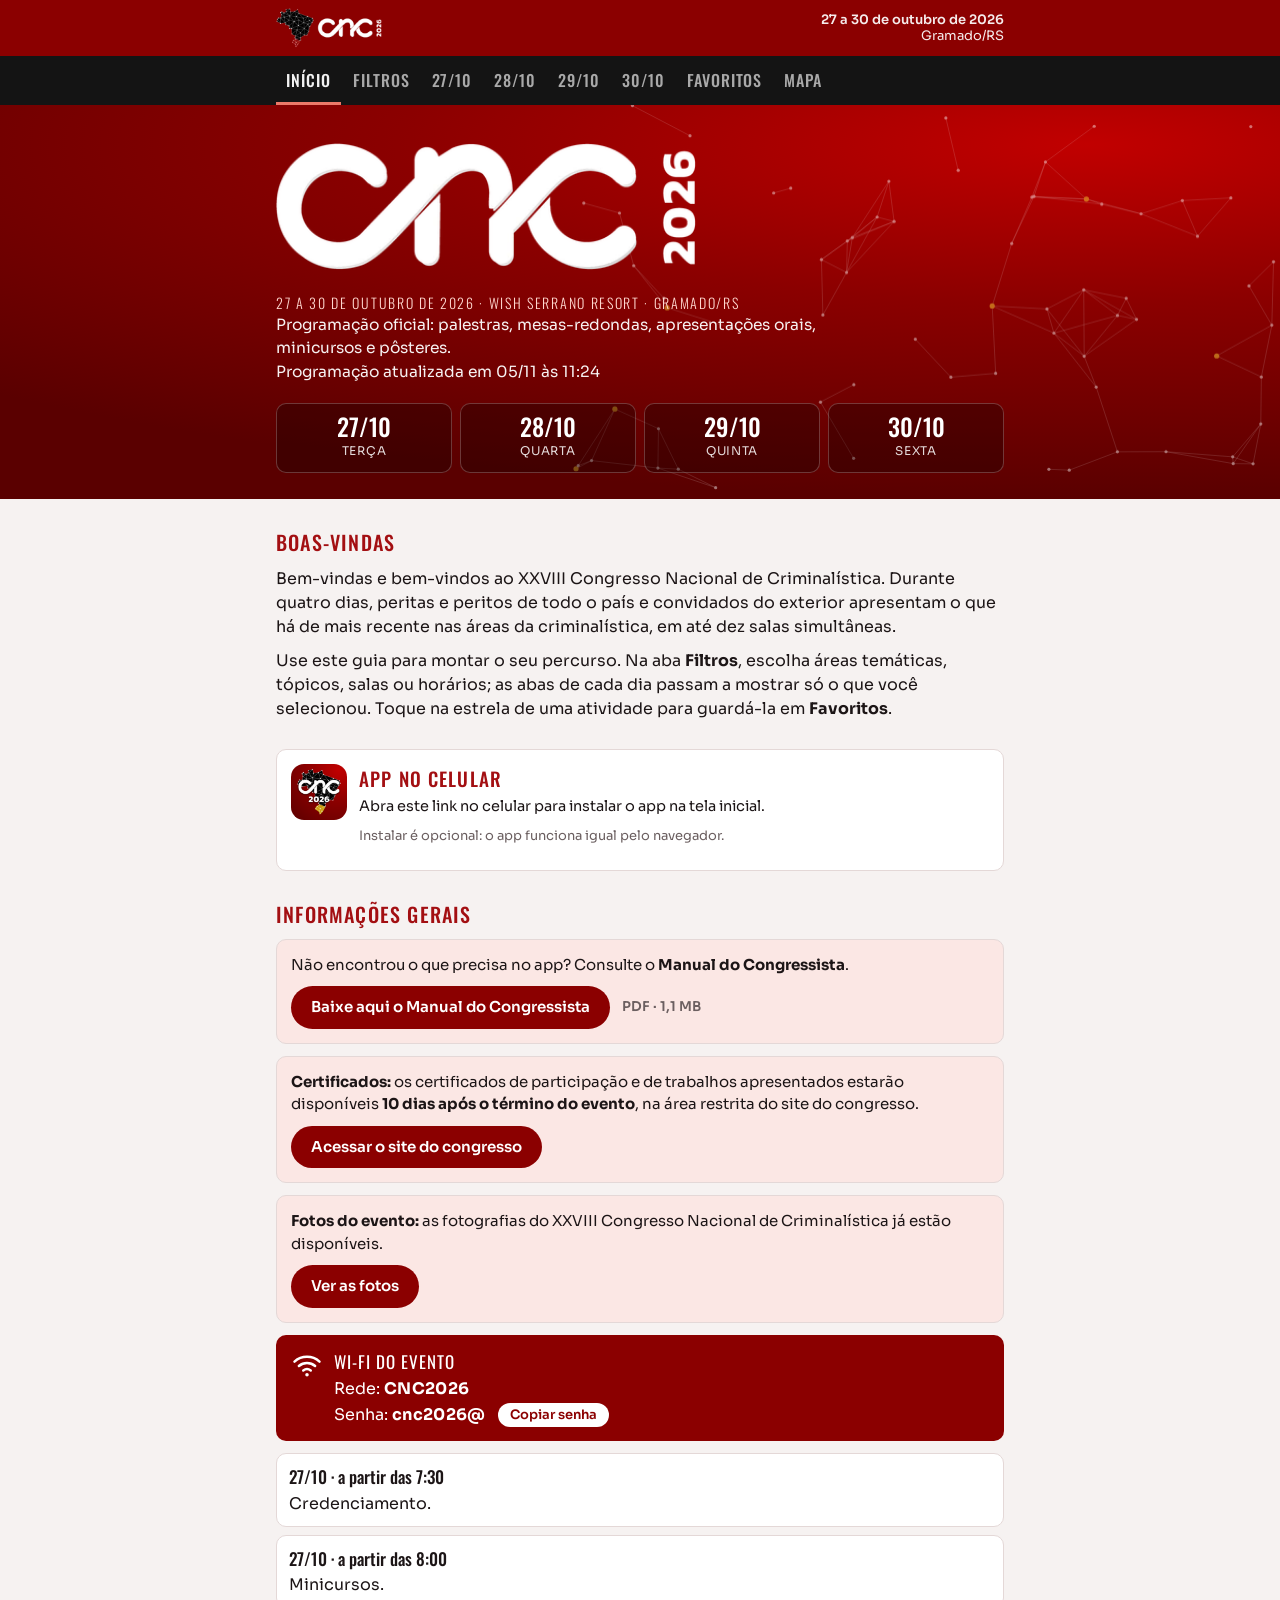
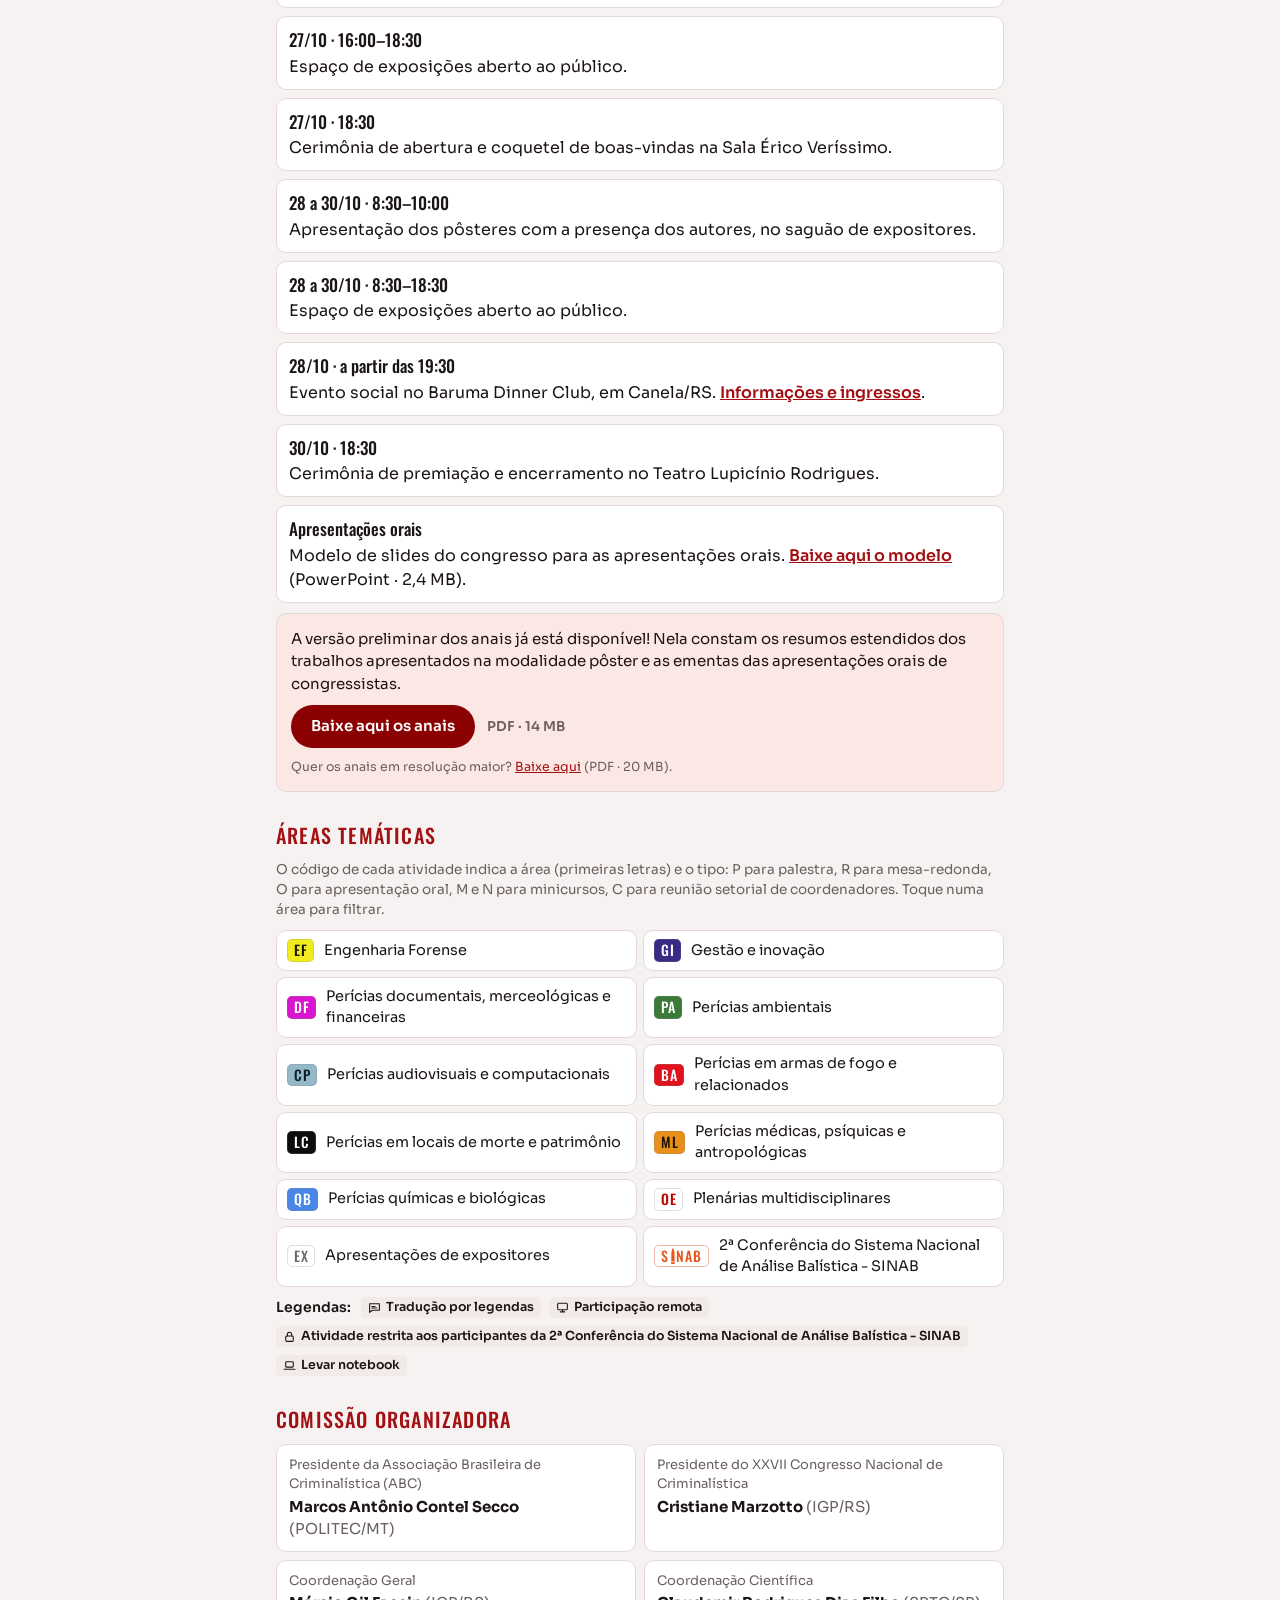
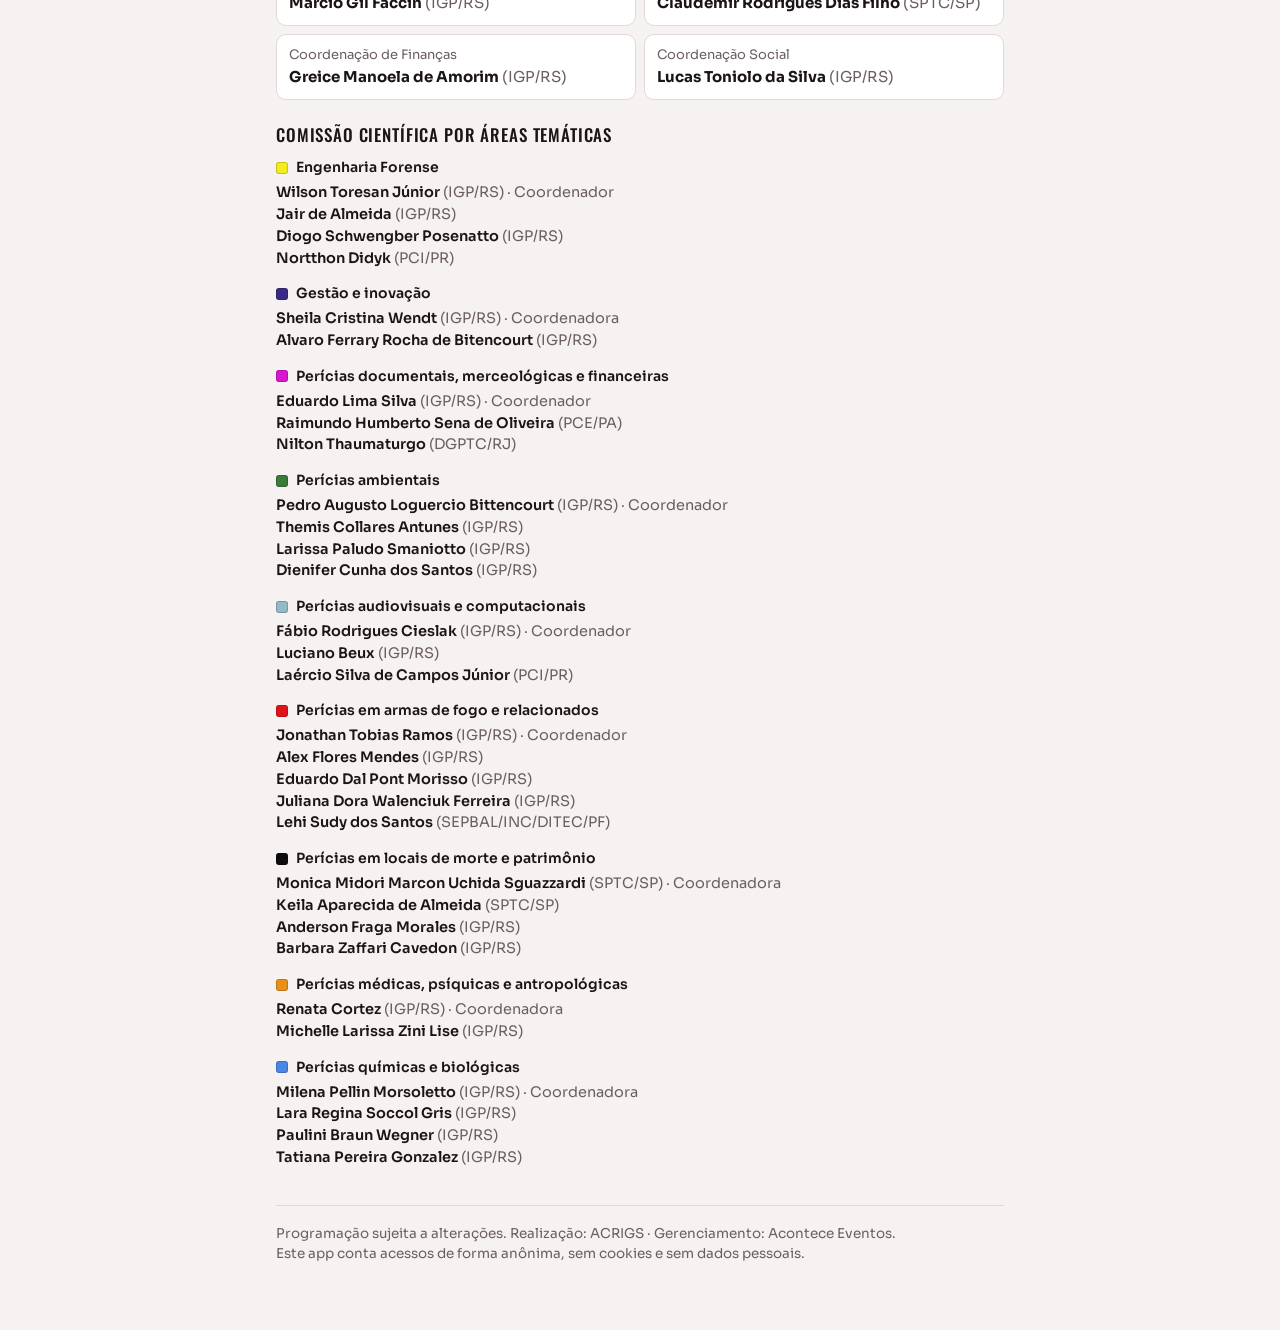
==== commit 2a60bf2e: "DF.O.4: ementa do complemento dos anais e título corrigido Co-Authored-By: Claude Opus 5.5 <noreply@" ====
--- a/index.html
+++ b/index.html
@@ -463,7 +463,7 @@
 </main>
 
 <script>
-const BUILD_STAMP = '05/11 às 10:18';
+const BUILD_STAMP = '05/11 às 11:24';
 /* PROGRAMAÇÃO — XXVIII CNC 2026
    Formato: [dia, início, fim, sala, código, tipo, título, pessoas, palavras-chave (|), selos]
    tipos: P palestra · R mesa-redonda · O apresentação oral · M minicurso · C reunião de coordenadores
@@ -624,7 +624,7 @@
 [29,'17:10','18:05','JGU','CP.P.8','P','Audio Analysis of Firearms','Eugene Liscio - ai2-3D / Universidade de Toronto','Perícias em áudio|Balística forense|Local de crime','l'],
 [29,'16:10','16:35','ARE','DF.O.2','O','Autenticidade além da assinatura: fundamentos materiais e históricos na perícia de documentos e obras de arte','Renata de Lamare São Paulo Silveira (LLP) - apresentadora, Mario Ernesto de Oliveira Alves (APJESC)','',''],
 [29,'16:40','17:05','ARE','DF.O.3','O','Aplicação de técnicas espectroscópicas na diferenciação de tintas de caneta esferográfica: um relato de caso sobre adulteração por acréscimo em documento manuscrito','Marina Stroski (PCIPR), Gisele Floriani (PCIPR) - apresentadora, Frederico Soares (UFPR), Victor Oliveira (UFPR)','',''],
-[29,'17:10','17:35','ARE','DF.O.4','O','Avaliação de sequência de traços em documentos questionados utilizando espectroscopia Raman e métodos colorimétricos','Denise Gonçalves de Moraes Rivera (ICCE) - apresentadora, Luciano Segné (ICCE; UFF), Gustavo N. O. Segné (UFF)','',''],
+[29,'17:10','17:35','ARE','DF.O.4','O','Avaliação da sequência de traços em documentos questionados utilizando espectroscopia Raman e métodos quimiométricos','Denise Gonçalves de Moraes Rivera (ICCE) - apresentadora, Luciano Segné (ICCE; UFF), Gustavo N. O. Segné (UFF)','',''],
 [29,'17:40','18:05','ARE','DF.O.5','O','Escrita além da morte? Uma análise pericial de carta psicografada','Denise Gonçalves de Moraes Rivera (DPGE) - apresentadora','',''],
 [29,'16:10','17:05','JSL','ML.P.5','P','Antropologia Forense Contemporânea: reflexões sobre a identificação humana','Rosane Pérez Baldasso - IGP/RS','Odontologia legal|Antropologia forense',''],
 [29,'17:10','18:05','JSL','ML.P.4','P','Ler o passado para proteger o futuro - O papel preventivo da medicina legal entre a saúde e a justiça','Carlos Durão - Instituto Nacional de Medicina Legal e Ciências Forenses de Lisboa','Medicina legal',''],
@@ -852,7 +852,7 @@
 const AREAS_REL = {"EF.M.1": ["LC"], "EF.M.2": ["LC"], "EF.P.1": ["LC", "CP"], "EF.P.2": ["LC"], "EF.P.3": ["LC"], "EF.P.4": ["LC"], "EF.P.5": ["LC"], "EF.P.6": ["CP", "LC"], "EF.P.7": ["LC"], "EF.P.8": ["LC"], "EF.P.9": ["LC"], "GI.P.1": ["ML", "CP"], "GI.P.2": ["LC", "BA"], "GI.P.4": ["QB"], "GI.P.5": ["CP"], "GI.P.7": ["QB"], "GI.P.9": ["QB"], "OE.P.1": ["GI"], "OE.P.2": ["GI"], "OE.P.3": ["GI"], "OE.P.4": ["QB"], "OE.R.1": ["GI", "ML"], "OE.R.2": ["GI", "ML"], "OE.R.3": ["GI", "CP"], "OE.C.1": ["GI"], "OE.C.2": ["GI"], "PA.N.1": ["GI"], "PA.P.2": ["GI"], "PA.P.3": ["QB"], "PA.P.4": ["DF"], "PA.P.5": ["GI"], "PA.P.6": ["EF"], "PA.P.7": ["GI"], "PA.P.8": ["QB", "GI"], "CP.P.2": ["DF"], "CP.P.3": ["ML"], "CP.P.4": ["GI"], "CP.P.6": ["DF"], "CP.P.7": ["GI"], "CP.P.8": ["BA", "LC"], "CP.R.1": ["GI"], "DF.M.2": ["GI", "CP"], "DF.P.2": ["CP"], "DF.P.4": ["QB", "PA"], "DF.P.5": ["QB"], "DF.P.7": ["CP"], "DF.P.9": ["CP", "GI"], "BA.P.2": ["LC", "ML"], "BA.P.3": ["CP", "LC"], "BA.P.7": ["GI"], "BA.P.8": ["LC"], "BA.R.1": ["LC"], "LC.P.2": ["ML", "QB"], "LC.P.3": ["GI", "CP"], "LC.P.4": ["QB", "EF"], "LC.P.6": ["BA"], "LC.P.7": ["GI"], "LC.P.8": ["EF", "PA"], "LC.R.2": ["ML"], "ML.P.3": ["LC"], "ML.P.7": ["EF", "GI"], "ML.P.8": ["QB", "LC"], "ML.R.1": ["LC"], "ML.R.2": ["GI"], "QB.P.1": ["ML", "LC"], "QB.P.2": ["LC"], "QB.P.4": ["GI"], "QB.P.6": ["GI"], "QB.P.7": ["PA"], "QB.P.8": ["ML"], "QB.P.9": ["LC"], "QB.R.1": ["ML"], "DF.P.6": ["EF", "GI", "PA", "CP", "BA", "LC", "ML", "QB"], "OE.O.2": ["GI", "CP"]};
 
 /* PDF individual de cada trabalho nos anais (resumo estendido do pôster ou ementa da oral). Gerado de trabalhos/INDICE.csv */
-const PDFS = {"POS-393": "poster_393.pdf", "POS-400": "poster_400.pdf", "POS-515": "poster_515.pdf", "POS-520": "poster_520.pdf", "POS-523": "poster_523.pdf", "POS-375": "poster_375.pdf", "POS-376": "poster_376.pdf", "POS-557": "poster_557.pdf", "POS-637": "poster_637.pdf", "POS-642": "poster_642.pdf", "POS-555": "poster_555.pdf", "POS-558": "poster_558.pdf", "POS-586": "poster_586.pdf", "POS-432": "poster_432.pdf", "POS-505": "poster_505.pdf", "POS-525": "poster_525.pdf", "POS-591": "poster_591.pdf", "POS-489": "poster_489.pdf", "POS-512": "poster_512.pdf", "POS-545": "poster_545.pdf", "POS-467": "poster_467.pdf", "POS-509": "poster_509.pdf", "POS-602": "poster_602.pdf", "POS-429": "poster_429.pdf", "POS-503": "poster_503.pdf", "POS-511": "poster_511.pdf", "POS-549": "poster_549.pdf", "POS-554": "poster_554.pdf", "POS-656": "poster_656.pdf", "POS-508": "poster_508.pdf", "POS-533": "poster_533.pdf", "POS-611": "poster_611.pdf", "POS-616": "poster_616.pdf", "POS-499": "poster_499.pdf", "POS-635": "poster_635.pdf", "POS-362": "poster_362.pdf", "POS-378": "poster_378.pdf", "POS-386": "poster_386.pdf", "POS-605": "poster_605.pdf", "POS-383": "poster_383.pdf", "POS-493": "poster_493.pdf", "POS-537": "poster_537.pdf", "POS-406": "poster_406.pdf", "POS-481": "poster_481.pdf", "POS-630": "poster_630.pdf", "POS-677": "poster_677.pdf", "POS-368": "poster_368.pdf", "POS-496": "poster_496.pdf", "POS-501": "poster_501.pdf", "POS-506": "poster_506.pdf", "POS-568": "poster_568.pdf", "POS-597": "poster_597.pdf", "POS-650": "poster_650.pdf", "POS-663": "poster_663.pdf", "POS-484": "poster_484.pdf", "POS-562": "poster_562.pdf", "POS-614": "poster_614.pdf", "POS-408": "poster_408.pdf", "POS-420": "poster_420.pdf", "POS-423": "poster_423.pdf", "POS-448": "poster_448.pdf", "POS-471": "poster_471.pdf", "POS-547": "poster_547.pdf", "POS-390": "poster_390.pdf", "POS-527": "poster_527.pdf", "POS-618": "poster_618.pdf", "POS-434": "poster_434.pdf", "POS-604": "poster_604.pdf", "POS-609": "poster_609.pdf", "POS-504": "poster_504.pdf", "POS-644": "poster_644.pdf", "POS-475": "poster_475.pdf", "POS-517": "poster_517.pdf", "POS-676": "poster_676.pdf", "POS-392": "poster_392.pdf", "POS-485": "poster_485.pdf", "POS-631": "poster_631.pdf", "POS-658": "poster_658.pdf", "POS-490": "poster_490.pdf", "POS-538": "poster_538.pdf", "POS-382": "poster_382.pdf", "POS-438": "poster_438.pdf", "POS-494": "poster_494.pdf", "POS-425": "poster_425.pdf", "POS-593": "poster_593.pdf", "POS-389": "poster_389.pdf", "POS-427": "poster_427.pdf", "POS-589": "poster_589.pdf", "POS-357": "poster_357.pdf", "POS-405": "poster_405.pdf", "POS-633": "poster_633.pdf", "POS-636": "poster_636.pdf", "POS-668": "poster_668.pdf", "GI.O.13": "oral_GI.O.13.pdf", "EF.O.11": "oral_EF.O.11.pdf", "ML.O.4": "oral_ML.O.4.pdf", "ML.O.3": "oral_ML.O.3.pdf", "ML.O.2": "oral_ML.O.2.pdf", "ML.O.1": "oral_ML.O.1.pdf", "LC.O.1": "oral_LC.O.1.pdf", "EF.O.9": "oral_EF.O.9.pdf", "CP.O.6": "oral_CP.O.6.pdf", "ML.O.7": "oral_ML.O.7.pdf", "ML.O.8": "oral_ML.O.8.pdf", "GI.O.1": "oral_GI.O.1.pdf", "DF.O.1": "oral_DF.O.1.pdf", "LC.O.3": "oral_LC.O.3.pdf", "LC.O.4": "oral_LC.O.4.pdf", "CP.O.1": "oral_CP.O.1.pdf", "CP.O.2": "oral_CP.O.2.pdf", "CP.O.3": "oral_CP.O.3.pdf", "CP.O.4": "oral_CP.O.4.pdf", "DF.O.2": "oral_DF.O.2.pdf", "LC.O.5": "oral_LC.O.5.pdf", "GI.O.3": "oral_GI.O.3.pdf", "GI.O.4": "oral_GI.O.4.pdf", "GI.O.5": "oral_GI.O.5.pdf", "EF.O.1": "oral_EF.O.1.pdf", "EF.O.2": "oral_EF.O.2.pdf", "PA.O.1": "oral_PA.O.1.pdf", "QB.O.3": "oral_QB.O.3.pdf", "DF.O.6": "oral_DF.O.6.pdf", "DF.O.7": "oral_DF.O.7.pdf", "LC.O.6": "oral_LC.O.6.pdf", "LC.O.7": "oral_LC.O.7.pdf", "EF.O.3": "oral_EF.O.3.pdf", "EF.O.4": "oral_EF.O.4.pdf", "EF.O.5": "oral_EF.O.5.pdf", "ML.O.11": "oral_ML.O.11.pdf", "ML.O.10": "oral_ML.O.10.pdf", "DF.O.8": "oral_DF.O.8.pdf", "DF.O.9": "oral_DF.O.9.pdf", "PA.O.2": "oral_PA.O.2.pdf", "GI.O.7": "oral_GI.O.7.pdf", "GI.O.9": "oral_GI.O.9.pdf", "EF.O.7": "oral_EF.O.7.pdf", "EF.O.8": "oral_EF.O.8.pdf", "EF.O.10": "oral_EF.O.10.pdf", "CP.O.5": "oral_CP.O.5.pdf", "CP.O.7": "oral_CP.O.7.pdf", "CP.O.8": "oral_CP.O.8.pdf", "QB.O.6": "oral_QB.O.6.pdf", "QB.O.7": "oral_QB.O.7.pdf", "GI.O.12": "oral_GI.O.12.pdf", "BA.O.4": "oral_BA.O.4.pdf", "BA.O.1": "oral_BA.O.1.pdf", "POS-647": "poster_647_complemento.pdf", "POS-664": "poster_664_complemento.pdf", "GI.O.10": "oral_GI.O.10_complemento.pdf", "POS-655": "poster_655_complemento.pdf", "POS-620": "poster_620_complemento.pdf", "OE.O.2": "oral_OE.O.2_complemento.pdf", "POS-544": "poster_544_complemento.pdf", "DF.O.5": "oral_DF.O.5_complemento.pdf", "LC.O.2": "oral_LC.O.2_complemento.pdf", "ML.O.6": "oral_ML.O.6_complemento.pdf", "PA.O.3": "oral_PA.O.3_complemento.pdf", "GI.O.11": "oral_GI.O.11_complemento.pdf", "GI.O.6": "oral_GI.O.6_complemento.pdf", "GI.O.8": "oral_GI.O.8_complemento.pdf", "GI.O.2": "oral_GI.O.2_complemento.pdf", "ML.O.9": "oral_ML.O.9_complemento.pdf", "POS-645": "poster_645_complemento.pdf", "POS-660": "poster_660_complemento.pdf", "POS-488": "poster_488_complemento.pdf", "POS-674": "poster_674_complemento.pdf", "BA.O.2": "oral_BA.O.2_complemento.pdf", "POS-399": "poster_399_complemento.pdf", "POS-433": "poster_433_complemento.pdf", "POS-487": "poster_487_complemento.pdf", "POS-606": "poster_606_complemento.pdf", "POS-622": "poster_622_complemento.pdf", "POS-626": "poster_626_complemento.pdf", "POS-628": "poster_628_complemento.pdf", "POS-590": "poster_590_complemento.pdf", "DF.O.3": "oral_DF.O.3_complemento.pdf", "POS-585": "poster_585_complemento.pdf", "POS-615": "poster_615_complemento.pdf", "POS-453": "poster_453_complemento.pdf", "POS-407": "poster_407_complemento.pdf", "POS-634": "poster_634_complemento.pdf", "POS-472": "poster_472_complemento.pdf", "POS-367": "poster_367_complemento.pdf", "POS-513": "poster_513_complemento.pdf", "POS-370": "poster_370_complemento.pdf", "POS-374": "poster_374_complemento.pdf", "POS-424": "poster_424_complemento.pdf", "POS-534": "poster_534_complemento.pdf", "POS-536": "poster_536_complemento.pdf", "POS-542": "poster_542_complemento.pdf", "POS-587": "poster_587_complemento.pdf", "POS-600": "poster_600_complemento.pdf", "POS-629": "poster_629_complemento.pdf", "POS-651": "poster_651_complemento.pdf", "POS-652": "poster_652_complemento.pdf", "POS-672": "poster_672_complemento.pdf", "BA.O.3": "oral_BA.O.3_complemento.pdf", "EF.O.6": "oral_EF.O.6_complemento.pdf", "ML.O.5": "oral_ML.O.5_complemento.pdf", "ML.O.12": "oral_ML.O.12_complemento.pdf", "QB.O.1": "oral_QB.O.1_complemento.pdf", "QB.O.2": "oral_QB.O.2_complemento.pdf", "QB.O.4": "oral_QB.O.4_complemento.pdf", "QB.O.5": "oral_QB.O.5_complemento.pdf"};
+const PDFS = {"POS-393": "poster_393.pdf", "POS-400": "poster_400.pdf", "POS-515": "poster_515.pdf", "POS-520": "poster_520.pdf", "POS-523": "poster_523.pdf", "POS-375": "poster_375.pdf", "POS-376": "poster_376.pdf", "POS-557": "poster_557.pdf", "POS-637": "poster_637.pdf", "POS-642": "poster_642.pdf", "POS-555": "poster_555.pdf", "POS-558": "poster_558.pdf", "POS-586": "poster_586.pdf", "POS-432": "poster_432.pdf", "POS-505": "poster_505.pdf", "POS-525": "poster_525.pdf", "POS-591": "poster_591.pdf", "POS-489": "poster_489.pdf", "POS-512": "poster_512.pdf", "POS-545": "poster_545.pdf", "POS-467": "poster_467.pdf", "POS-509": "poster_509.pdf", "POS-602": "poster_602.pdf", "POS-429": "poster_429.pdf", "POS-503": "poster_503.pdf", "POS-511": "poster_511.pdf", "POS-549": "poster_549.pdf", "POS-554": "poster_554.pdf", "POS-656": "poster_656.pdf", "POS-508": "poster_508.pdf", "POS-533": "poster_533.pdf", "POS-611": "poster_611.pdf", "POS-616": "poster_616.pdf", "POS-499": "poster_499.pdf", "POS-635": "poster_635.pdf", "POS-362": "poster_362.pdf", "POS-378": "poster_378.pdf", "POS-386": "poster_386.pdf", "POS-605": "poster_605.pdf", "POS-383": "poster_383.pdf", "POS-493": "poster_493.pdf", "POS-537": "poster_537.pdf", "POS-406": "poster_406.pdf", "POS-481": "poster_481.pdf", "POS-630": "poster_630.pdf", "POS-677": "poster_677.pdf", "POS-368": "poster_368.pdf", "POS-496": "poster_496.pdf", "POS-501": "poster_501.pdf", "POS-506": "poster_506.pdf", "POS-568": "poster_568.pdf", "POS-597": "poster_597.pdf", "POS-650": "poster_650.pdf", "POS-663": "poster_663.pdf", "POS-484": "poster_484.pdf", "POS-562": "poster_562.pdf", "POS-614": "poster_614.pdf", "POS-408": "poster_408.pdf", "POS-420": "poster_420.pdf", "POS-423": "poster_423.pdf", "POS-448": "poster_448.pdf", "POS-471": "poster_471.pdf", "POS-547": "poster_547.pdf", "POS-390": "poster_390.pdf", "POS-527": "poster_527.pdf", "POS-618": "poster_618.pdf", "POS-434": "poster_434.pdf", "POS-604": "poster_604.pdf", "POS-609": "poster_609.pdf", "POS-504": "poster_504.pdf", "POS-644": "poster_644.pdf", "POS-475": "poster_475.pdf", "POS-517": "poster_517.pdf", "POS-676": "poster_676.pdf", "POS-392": "poster_392.pdf", "POS-485": "poster_485.pdf", "POS-631": "poster_631.pdf", "POS-658": "poster_658.pdf", "POS-490": "poster_490.pdf", "POS-538": "poster_538.pdf", "POS-382": "poster_382.pdf", "POS-438": "poster_438.pdf", "POS-494": "poster_494.pdf", "POS-425": "poster_425.pdf", "POS-593": "poster_593.pdf", "POS-389": "poster_389.pdf", "POS-427": "poster_427.pdf", "POS-589": "poster_589.pdf", "POS-357": "poster_357.pdf", "POS-405": "poster_405.pdf", "POS-633": "poster_633.pdf", "POS-636": "poster_636.pdf", "POS-668": "poster_668.pdf", "GI.O.13": "oral_GI.O.13.pdf", "EF.O.11": "oral_EF.O.11.pdf", "ML.O.4": "oral_ML.O.4.pdf", "ML.O.3": "oral_ML.O.3.pdf", "ML.O.2": "oral_ML.O.2.pdf", "ML.O.1": "oral_ML.O.1.pdf", "LC.O.1": "oral_LC.O.1.pdf", "EF.O.9": "oral_EF.O.9.pdf", "CP.O.6": "oral_CP.O.6.pdf", "ML.O.7": "oral_ML.O.7.pdf", "ML.O.8": "oral_ML.O.8.pdf", "GI.O.1": "oral_GI.O.1.pdf", "DF.O.1": "oral_DF.O.1.pdf", "LC.O.3": "oral_LC.O.3.pdf", "LC.O.4": "oral_LC.O.4.pdf", "CP.O.1": "oral_CP.O.1.pdf", "CP.O.2": "oral_CP.O.2.pdf", "CP.O.3": "oral_CP.O.3.pdf", "CP.O.4": "oral_CP.O.4.pdf", "DF.O.2": "oral_DF.O.2.pdf", "LC.O.5": "oral_LC.O.5.pdf", "GI.O.3": "oral_GI.O.3.pdf", "GI.O.4": "oral_GI.O.4.pdf", "GI.O.5": "oral_GI.O.5.pdf", "EF.O.1": "oral_EF.O.1.pdf", "EF.O.2": "oral_EF.O.2.pdf", "PA.O.1": "oral_PA.O.1.pdf", "QB.O.3": "oral_QB.O.3.pdf", "DF.O.6": "oral_DF.O.6.pdf", "DF.O.7": "oral_DF.O.7.pdf", "LC.O.6": "oral_LC.O.6.pdf", "LC.O.7": "oral_LC.O.7.pdf", "EF.O.3": "oral_EF.O.3.pdf", "EF.O.4": "oral_EF.O.4.pdf", "EF.O.5": "oral_EF.O.5.pdf", "ML.O.11": "oral_ML.O.11.pdf", "ML.O.10": "oral_ML.O.10.pdf", "DF.O.8": "oral_DF.O.8.pdf", "DF.O.9": "oral_DF.O.9.pdf", "PA.O.2": "oral_PA.O.2.pdf", "GI.O.7": "oral_GI.O.7.pdf", "GI.O.9": "oral_GI.O.9.pdf", "EF.O.7": "oral_EF.O.7.pdf", "EF.O.8": "oral_EF.O.8.pdf", "EF.O.10": "oral_EF.O.10.pdf", "CP.O.5": "oral_CP.O.5.pdf", "CP.O.7": "oral_CP.O.7.pdf", "CP.O.8": "oral_CP.O.8.pdf", "QB.O.6": "oral_QB.O.6.pdf", "QB.O.7": "oral_QB.O.7.pdf", "GI.O.12": "oral_GI.O.12.pdf", "BA.O.4": "oral_BA.O.4.pdf", "BA.O.1": "oral_BA.O.1.pdf", "POS-647": "poster_647_complemento.pdf", "POS-664": "poster_664_complemento.pdf", "GI.O.10": "oral_GI.O.10_complemento.pdf", "POS-655": "poster_655_complemento.pdf", "POS-620": "poster_620_complemento.pdf", "OE.O.2": "oral_OE.O.2_complemento.pdf", "POS-544": "poster_544_complemento.pdf", "DF.O.5": "oral_DF.O.5_complemento.pdf", "LC.O.2": "oral_LC.O.2_complemento.pdf", "ML.O.6": "oral_ML.O.6_complemento.pdf", "PA.O.3": "oral_PA.O.3_complemento.pdf", "GI.O.11": "oral_GI.O.11_complemento.pdf", "GI.O.6": "oral_GI.O.6_complemento.pdf", "GI.O.8": "oral_GI.O.8_complemento.pdf", "GI.O.2": "oral_GI.O.2_complemento.pdf", "ML.O.9": "oral_ML.O.9_complemento.pdf", "POS-645": "poster_645_complemento.pdf", "POS-660": "poster_660_complemento.pdf", "POS-488": "poster_488_complemento.pdf", "POS-674": "poster_674_complemento.pdf", "BA.O.2": "oral_BA.O.2_complemento.pdf", "POS-399": "poster_399_complemento.pdf", "POS-433": "poster_433_complemento.pdf", "POS-487": "poster_487_complemento.pdf", "POS-606": "poster_606_complemento.pdf", "POS-622": "poster_622_complemento.pdf", "POS-626": "poster_626_complemento.pdf", "POS-628": "poster_628_complemento.pdf", "POS-590": "poster_590_complemento.pdf", "DF.O.3": "oral_DF.O.3_complemento.pdf", "POS-585": "poster_585_complemento.pdf", "POS-615": "poster_615_complemento.pdf", "POS-453": "poster_453_complemento.pdf", "POS-407": "poster_407_complemento.pdf", "POS-634": "poster_634_complemento.pdf", "POS-472": "poster_472_complemento.pdf", "POS-367": "poster_367_complemento.pdf", "POS-513": "poster_513_complemento.pdf", "POS-370": "poster_370_complemento.pdf", "POS-374": "poster_374_complemento.pdf", "POS-424": "poster_424_complemento.pdf", "POS-534": "poster_534_complemento.pdf", "POS-536": "poster_536_complemento.pdf", "POS-542": "poster_542_complemento.pdf", "POS-587": "poster_587_complemento.pdf", "POS-600": "poster_600_complemento.pdf", "POS-629": "poster_629_complemento.pdf", "POS-651": "poster_651_complemento.pdf", "POS-652": "poster_652_complemento.pdf", "POS-672": "poster_672_complemento.pdf", "BA.O.3": "oral_BA.O.3_complemento.pdf", "EF.O.6": "oral_EF.O.6_complemento.pdf", "ML.O.5": "oral_ML.O.5_complemento.pdf", "ML.O.12": "oral_ML.O.12_complemento.pdf", "QB.O.1": "oral_QB.O.1_complemento.pdf", "QB.O.2": "oral_QB.O.2_complemento.pdf", "QB.O.4": "oral_QB.O.4_complemento.pdf", "QB.O.5": "oral_QB.O.5_complemento.pdf", "DF.O.4": "oral_DF.O.4_complemento.pdf"};
 
 /* mudanças de dia, horário ou sala (gerado pelo build) */
 const MUDANCAS = [{"id": "GI.P.6", "quando": "2026-10-26T18:49:00-03:00", "de": {"d": 28, "s": "14:30", "e": "15:25", "room": "JGU"}, "para": {"d": 28, "s": "16:10", "e": "17:05", "room": "JSL"}}, {"id": "GI.P.4", "quando": "2026-10-26T18:49:00-03:00", "de": {"d": 29, "s": "11:00", "e": "11:55", "room": "JGU"}, "para": {"d": 28, "s": "14:30", "e": "15:25", "room": "JGU"}}, {"id": "GI.P.7", "quando": "2026-10-26T18:49:00-03:00", "de": {"d": 28, "s": "16:10", "e": "17:05", "room": "JSL"}, "para": {"d": 29, "s": "11:00", "e": "11:55", "room": "JGU"}}, {"id": "PA.P.2", "quando": "2026-10-26T19:03:00-03:00", "de": {"d": 29, "s": "13:30", "e": "14:25", "room": "IBE"}, "para": {"d": 28, "s": "17:10", "e": "18:05", "room": "JGU"}}, {"id": "PA.P.10", "quando": "2026-10-26T19:03:00-03:00", "de": {"d": 28, "s": "17:10", "e": "18:05", "room": "JGU"}, "para": {"d": 29, "s": "13:30", "e": "14:25", "room": "IBE"}}, {"id": "EX.8", "quando": "2026-10-27T11:06:17-03:00", "de": {"d": 28, "s": "13:30", "e": "14:25", "room": "ARE"}, "para": {"d": 28, "s": "13:30", "e": "14:25", "room": "MSC"}}, {"id": "EX.2", "quando": "2026-10-27T11:06:17-03:00", "de": {"d": 28, "s": "14:30", "e": "15:25", "room": "ARE"}, "para": {"d": 28, "s": "14:30", "e": "15:25", "room": "MSC"}}, {"id": "DF.P.6", "quando": "2026-10-27T11:06:17-03:00", "de": {"d": 28, "s": "13:30", "e": "14:25", "room": "MSC"}, "para": {"d": 28, "s": "13:30", "e": "14:25", "room": "EVE"}}, {"id": "DF.P.7", "quando": "2026-10-27T11:06:17-03:00", "de": {"d": 28, "s": "14:30", "e": "15:25", "room": "MSC"}, "para": {"d": 28, "s": "14:30", "e": "15:25", "room": "EVE"}}, {"id": "LC.P.5", "quando": "2026-10-27T11:06:17-03:00", "de": {"d": 28, "s": "13:30", "e": "14:25", "room": "EVE"}, "para": {"d": 28, "s": "13:30", "e": "14:25", "room": "ARE"}}, {"id": "LC.P.4", "quando": "2026-10-27T11:06:17-03:00", "de": {"d": 28, "s": "14:30", "e": "15:25", "room": "EVE"}, "para": {"d": 28, "s": "14:30", "e": "15:25", "room": "ARE"}}, {"id": "EF.P.5", "quando": "2026-10-28T12:07:28-03:00", "de": {"d": 28, "s": "13:30", "e": "14:25", "room": "TEA"}, "para": {"d": 28, "s": "13:30", "e": "14:25", "room": "IBE"}}, {"id": "BA.P.4", "quando": "2026-10-28T12:07:28-03:00", "de": {"d": 28, "s": "14:30", "e": "15:25", "room": "TEA"}, "para": {"d": 28, "s": "14:30", "e": "15:25", "room": "ARE"}}, {"id": "GI.P.9", "quando": "2026-10-28T12:07:28-03:00", "de": {"d": 28, "s": "13:30", "e": "14:25", "room": "JSL"}, "para": {"d": 28, "s": "13:30", "e": "14:25", "room": "EVE"}}, {"id": "GI.O.13", "quando": "2026-10-28T12:07:28-03:00", "de": {"d": 28, "s": "13:30", "e": "13:55", "room": "IBE"}, "para": {"d": 28, "s": "13:30", "e": "13:55", "room": "JSL"}}, {"id": "DF.P.6", "quando": "2026-10-28T12:07:28-03:00", "de": {"d": 28, "s": "13:30", "e": "14:25", "room": "EVE"}, "para": {"d": 28, "s": "13:30", "e": "14:25", "room": "TEA"}}, {"id": "LC.P.4", "quando": "2026-10-28T12:07:28-03:00", "de": {"d": 28, "s": "14:30", "e": "15:25", "room": "ARE"}, "para": {"d": 28, "s": "14:30", "e": "15:25", "room": "TEA"}}, {"id": "CP.P.4", "quando": "2026-10-28T12:07:28-03:00", "de": {"d": 28, "s": "16:10", "e": "17:05", "room": "TEA"}, "para": {"d": 28, "s": "16:10", "e": "17:05", "room": "ARE"}}, {"id": "BA.P.8", "quando": "2026-10-28T12:07:28-03:00", "de": {"d": 28, "s": "17:10", "e": "18:05", "room": "TEA"}, "para": {"d": 28, "s": "17:10", "e": "18:05", "room": "ARE"}}, {"id": "EX.7", "quando": "2026-10-28T12:07:28-03:00", "de": {"d": 28, "s": "16:10", "e": "17:05", "room": "ARE"}, "para": {"d": 28, "s": "16:10", "e": "17:05", "room": "MSC"}}, {"id": "ML.P.7", "quando": "2026-10-28T12:07:28-03:00", "de": {"d": 28, "s": "17:10", "e": "18:05", "room": "ARE"}, "para": {"d": 28, "s": "17:10", "e": "18:05", "room": "EVE"}}, {"id": "BA.P.3", "quando": "2026-10-28T12:07:28-03:00", "de": {"d": 28, "s": "16:10", "e": "17:05", "room": "MSC"}, "para": {"d": 28, "s": "16:10", "e": "17:05", "room": "TEA"}}, {"id": "LC.P.6", "quando": "2026-10-28T12:07:28-03:00", "de": {"d": 28, "s": "17:10", "e": "18:05", "room": "EVE"}, "para": {"d": 28, "s": "17:10", "e": "18:05", "room": "TEA"}}, {"id": "30-IBE-09:15", "quando": "2026-10-28T19:40:00-03:00", "de": {"d": 30, "s": "09:15", "e": "10:25", "room": "IBE"}, "para": {"d": 30, "s": "09:15", "e": "10:25", "room": "JGU"}}, {"id": "30-IBE-10:30", "quando": "2026-10-28T19:40:00-03:00", "de": {"d": 30, "s": "10:30", "e": "12:00", "room": "IBE"}, "para": {"d": 30, "s": "10:30", "e": "12:00", "room": "JGU"}}, {"id": "29-IBE-11:00", "quando": "2026-10-28T19:40:00-03:00", "de": {"d": 29, "s": "11:00", "e": "11:30", "room": "IBE"}, "para": {"d": 29, "s": "11:00", "e": "11:30", "room": "JGU"}}, {"id": "29-IBE-11:30", "quando": "2026-10-28T19:40:00-03:00", "de": {"d": 29, "s": "11:30", "e": "12:00", "room": "IBE"}, "para": {"d": 29, "s": "11:30", "e": "12:00", "room": "JGU"}}, {"id": "GI.P.7", "quando": "2026-10-28T19:35:16-03:00", "de": {"d": 29, "s": "11:00", "e": "11:55", "room": "JGU"}, "para": {"d": 29, "s": "11:00", "e": "11:55", "room": "DMA"}}, {"id": "BA.P.9", "quando": "2026-10-28T19:35:16-03:00", "de": {"d": 29, "s": "09:45", "e": "10:55", "room": "TEA"}, "para": {"d": 29, "s": "09:45", "e": "10:55", "room": "JGU"}}, {"id": "EF.O.9", "quando": "2026-10-28T19:35:16-03:00", "de": {"d": 29, "s": "10:00", "e": "10:25", "room": "IBE"}, "para": {"d": 29, "s": "10:00", "e": "10:25", "room": "DMA"}}, {"id": "CP.O.6", "quando": "2026-10-28T19:35:16-03:00", "de": {"d": 29, "s": "10:30", "e": "10:55", "room": "IBE"}, "para": {"d": 29, "s": "10:30", "e": "10:55", "room": "DMA"}}, {"id": "OE.P.2", "quando": "2026-10-28T19:35:16-03:00", "de": {"d": 29, "s": "11:00", "e": "11:55", "room": "MQU"}, "para": {"d": 29, "s": "11:00", "e": "11:55", "room": "EVE"}}, {"id": "ML.O.7", "quando": "2026-10-28T19:35:16-03:00", "de": {"d": 29, "s": "11:00", "e": "11:25", "room": "MSC"}, "para": {"d": 29, "s": "11:00", "e": "11:25", "room": "MQU"}}, {"id": "ML.O.8", "quando": "2026-10-28T19:35:16-03:00", "de": {"d": 29, "s": "11:30", "e": "11:55", "room": "MSC"}, "para": {"d": 29, "s": "11:30", "e": "11:55", "room": "MQU"}}, {"id": "CP.P.2", "quando": "2026-10-28T19:35:16-03:00", "de": {"d": 29, "s": "11:00", "e": "11:55", "room": "EVE"}, "para": {"d": 29, "s": "11:00", "e": "11:55", "room": "MSC"}}, {"id": "QB.R.1", "quando": "2026-10-28T19:35:16-03:00", "de": {"d": 29, "s": "10:00", "e": "11:55", "room": "DMA"}, "para": {"d": 29, "s": "10:00", "e": "11:55", "room": "IBE"}}, {"id": "GI.P.1", "quando": "2026-10-28T19:35:16-03:00", "de": {"d": 29, "s": "10:00", "e": "10:55", "room": "JGU"}, "para": {"d": 29, "s": "10:00", "e": "10:55", "room": "TEA"}}, {"id": "ML.P.6", "quando": "2026-10-28T19:35:16-03:00", "de": {"d": 29, "s": "13:30", "e": "14:25", "room": "TEA"}, "para": {"d": 29, "s": "13:30", "e": "14:25", "room": "MQU"}}, {"id": "ML.P.3", "quando": "2026-10-28T19:35:16-03:00", "de": {"d": 29, "s": "14:30", "e": "15:25", "room": "TEA"}, "para": {"d": 29, "s": "14:30", "e": "15:25", "room": "MQU"}}, {"id": "QB.P.2", "quando": "2026-10-28T19:35:16-03:00", "de": {"d": 29, "s": "13:30", "e": "14:25", "room": "ARE"}, "para": {"d": 29, "s": "13:30", "e": "14:25", "room": "JGU"}}, {"id": "QB.P.6", "quando": "2026-10-28T19:35:16-03:00", "de": {"d": 29, "s": "14:30", "e": "15:25", "room": "ARE"}, "para": {"d": 29, "s": "14:30", "e": "15:25", "room": "JGU"}}, {"id": "BA.P.6", "quando": "2026-10-28T19:35:16-03:00", "de": {"d": 29, "s": "13:30", "e": "14:25", "room": "MQU"}, "para": {"d": 29, "s": "13:30", "e": "14:25", "room": "ARE"}}, {"id": "BA.P.7", "quando": "2026-10-28T19:35:16-03:00", "de": {"d": 29, "s": "14:30", "e": "15:25", "room": "MQU"}, "para": {"d": 29, "s": "14:30", "e": "15:25", "room": "ARE"}}, {"id": "GI.R.1", "quando": "2026-10-28T19:35:16-03:00", "de": {"d": 29, "s": "13:30", "e": "15:20", "room": "EVE"}, "para": {"d": 29, "s": "13:30", "e": "15:20", "room": "TEA"}}, {"id": "GI.O.1", "quando": "2026-10-28T19:35:16-03:00", "de": {"d": 29, "s": "15:00", "e": "15:25", "room": "IBE"}, "para": {"d": 29, "s": "15:00", "e": "15:25", "room": "EVE"}}, {"id": "DF.O.1", "quando": "2026-10-28T19:35:16-03:00", "de": {"d": 29, "s": "14:30", "e": "14:55", "room": "IBE"}, "para": {"d": 29, "s": "14:30", "e": "14:55", "room": "EVE"}}, {"id": "EF.P.9", "quando": "2026-10-28T19:35:16-03:00", "de": {"d": 29, "s": "13:30", "e": "14:25", "room": "JGU"}, "para": {"d": 29, "s": "13:30", "e": "14:25", "room": "EVE"}}, {"id": "EF.P.3", "quando": "2026-10-28T19:35:16-03:00", "de": {"d": 29, "s": "14:30", "e": "15:25", "room": "JGU"}, "para": {"d": 29, "s": "14:30", "e": "15:25", "room": "IBE"}}, {"id": "CP.P.3", "quando": "2026-10-28T19:35:16-03:00", "de": {"d": 29, "s": "16:10", "e": "17:05", "room": "TEA"}, "para": {"d": 29, "s": "16:10", "e": "17:05", "room": "JGU"}}, {"id": "CP.P.8", "quando": "2026-10-28T19:35:16-03:00", "de": {"d": 29, "s": "17:10", "e": "18:05", "room": "TEA"}, "para": {"d": 29, "s": "17:10", "e": "18:05", "room": "JGU"}}, {"id": "QB.P.7", "quando": "2026-10-28T19:35:16-03:00", "de": {"d": 29, "s": "16:10", "e": "17:05", "room": "IBE"}, "para": {"d": 29, "s": "16:10", "e": "17:05", "room": "MQU"}}, {"id": "BA.R.1", "quando": "2026-10-28T19:35:16-03:00", "de": {"d": 29, "s": "16:10", "e": "18:05", "room": "MQU"}, "para": {"d": 29, "s": "16:10", "e": "18:05", "room": "TEA"}}, {"id": "EF.P.7", "quando": "2026-10-28T19:35:16-03:00", "de": {"d": 29, "s": "16:10", "e": "17:05", "room": "JGU"}, "para": {"d": 29, "s": "16:10", "e": "17:05", "room": "IBE"}}, {"id": "EF.P.4", "quando": "2026-10-28T19:35:16-03:00", "de": {"d": 29, "s": "17:10", "e": "18:05", "room": "JGU"}, "para": {"d": 29, "s": "17:10", "e": "18:05", "room": "MQU"}}, {"id": "LC.P.7", "quando": "2026-10-28T19:35:16-03:00", "de": {"d": 30, "s": "10:00", "e": "11:55", "room": "TEA"}, "para": {"d": 30, "s": "10:00", "e": "11:55", "room": "ARE"}}, {"id": "GI.O.2", "quando": "2026-10-28T19:35:16-03:00", "de": {"d": 30, "s": "10:00", "e": "10:25", "room": "ARE"}, "para": {"d": 30, "s": "10:00", "e": "10:25", "room": "IBE"}}, {"id": "GI.O.3", "quando": "2026-10-28T19:35:16-03:00", "de": {"d": 30, "s": "10:30", "e": "10:55", "room": "ARE"}, "para": {"d": 30, "s": "10:30", "e": "10:55", "room": "IBE"}}, {"id": "GI.O.4", "quando": "2026-10-28T19:35:16-03:00", "de": {"d": 30, "s": "11:00", "e": "11:25", "room": "ARE"}, "para": {"d": 30, "s": "11:00", "e": "11:25", "room": "TEA"}}, {"id": "GI.O.5", "quando": "2026-10-28T19:35:16-03:00", "de": {"d": 30, "s": "11:30", "e": "11:55", "room": "ARE"}, "para": {"d": 30, "s": "11:30", "e": "11:55", "room": "TEA"}}, {"id": "OE.P.3", "quando": "2026-10-28T19:35:16-03:00", "de": {"d": 30, "s": "10:00", "e": "10:55", "room": "JGU"}, "para": {"d": 30, "s": "10:00", "e": "10:55", "room": "TEA"}}, {"id": "DF.O.6", "quando": "2026-10-28T19:35:16-03:00", "de": {"d": 30, "s": "11:00", "e": "11:25", "room": "JGU"}, "para": {"d": 30, "s": "11:00", "e": "11:25", "room": "IBE"}}, {"id": "DF.O.7", "quando": "2026-10-28T19:35:16-03:00", "de": {"d": 30, "s": "11:30", "e": "11:55", "room": "JGU"}, "para": {"d": 30, "s": "11:30", "e": "11:55", "room": "IBE"}}, {"id": "29-AUD-13:30", "quando": "2026-10-29T10:08:00-03:00", "de": {"d": 29, "s": "13:30", "e": "18:05", "room": "AUD"}, "para": {"d": 29, "s": "13:30", "e": "15:00", "room": "WIS"}}, {"id": "ML.O.11", "quando": "2026-10-29T12:04:00-03:00", "de": {"d": 30, "s": "13:30", "e": "13:55", "room": "MQU"}, "para": {"d": 30, "s": "17:40", "e": "18:05", "room": "EVE"}}, {"id": "ML.O.10", "quando": "2026-10-29T12:04:00-03:00", "de": {"d": 30, "s": "14:00", "e": "14:25", "room": "MQU"}, "para": {"d": 30, "s": "17:10", "e": "17:35", "room": "EVE"}}, {"id": "ML.P.2", "quando": "2026-10-29T12:04:00-03:00", "de": {"d": 30, "s": "14:30", "e": "15:25", "room": "MQU"}, "para": {"d": 30, "s": "16:10", "e": "17:05", "room": "EVE"}}, {"id": "LC.R.2", "quando": "2026-10-29T12:04:00-03:00", "de": {"d": 30, "s": "16:10", "e": "18:05", "room": "EVE"}, "para": {"d": 30, "s": "13:30", "e": "15:20", "room": "MQU"}}, {"id": "LC.P.7", "quando": "2026-10-29T13:52:46-03:00", "de": {"d": 30, "s": "10:00", "e": "11:55", "room": "ARE"}, "para": {"d": 30, "s": "10:00", "e": "11:55", "room": "TEA"}}, {"id": "GI.O.2", "quando": "2026-10-29T13:52:46-03:00", "de": {"d": 30, "s": "10:00", "e": "10:25", "room": "IBE"}, "para": {"d": 30, "s": "10:00", "e": "10:25", "room": "ARE"}}, {"id": "GI.O.3", "quando": "2026-10-29T13:52:46-03:00", "de": {"d": 30, "s": "10:30", "e": "10:55", "room": "IBE"}, "para": {"d": 30, "s": "10:30", "e": "10:55", "room": "ARE"}}, {"id": "GI.O.4", "quando": "2026-10-29T13:52:46-03:00", "de": {"d": 30, "s": "11:00", "e": "11:25", "room": "TEA"}, "para": {"d": 30, "s": "11:00", "e": "11:25", "room": "ARE"}}, {"id": "GI.O.5", "quando": "2026-10-29T13:52:46-03:00", "de": {"d": 30, "s": "11:30", "e": "11:55", "room": "TEA"}, "para": {"d": 30, "s": "11:30", "e": "11:55", "room": "ARE"}}, {"id": "OE.R.2", "quando": "2026-10-29T13:52:46-03:00", "de": {"d": 30, "s": "10:00", "e": "11:55", "room": "MQU"}, "para": {"d": 30, "s": "10:00", "e": "11:55", "room": "IBE"}}, {"id": "OE.P.3", "quando": "2026-10-29T13:52:46-03:00", "de": {"d": 30, "s": "10:00", "e": "10:55", "room": "TEA"}, "para": {"d": 30, "s": "10:00", "e": "10:55", "room": "MQU"}}, {"id": "DF.O.6", "quando": "2026-10-29T13:52:46-03:00", "de": {"d": 30, "s": "11:00", "e": "11:25", "room": "IBE"}, "para": {"d": 30, "s": "11:00", "e": "11:25", "room": "MQU"}}, {"id": "DF.O.7", "quando": "2026-10-29T13:52:46-03:00", "de": {"d": 30, "s": "11:30", "e": "11:55", "room": "IBE"}, "para": {"d": 30, "s": "11:30", "e": "11:55", "room": "MQU"}}, {"id": "CP.R.1", "quando": "2026-10-29T13:52:46-03:00", "de": {"d": 30, "s": "13:30", "e": "15:25", "room": "TEA"}, "para": {"d": 30, "s": "13:30", "e": "15:25", "room": "MQU"}}, {"id": "LC.P.8", "quando": "2026-10-29T13:52:46-03:00", "de": {"d": 30, "s": "13:30", "e": "14:25", "room": "ARE"}, "para": {"d": 30, "s": "13:30", "e": "14:25", "room": "TEA"}}, {"id": "LC.O.6", "quando": "2026-10-29T13:52:46-03:00", "de": {"d": 30, "s": "14:30", "e": "14:55", "room": "ARE"}, "para": {"d": 30, "s": "14:30", "e": "14:55", "room": "TEA"}}, {"id": "LC.O.7", "quando": "2026-10-29T13:52:46-03:00", "de": {"d": 30, "s": "15:00", "e": "15:25", "room": "ARE"}, "para": {"d": 30, "s": "15:00", "e": "15:25", "room": "TEA"}}, {"id": "QB.P.3", "quando": "2026-10-29T13:52:46-03:00", "de": {"d": 30, "s": "13:30", "e": "14:25", "room": "MSC"}, "para": {"d": 30, "s": "13:30", "e": "14:25", "room": "ARE"}}, {"id": "DF.O.8", "quando": "2026-10-29T13:52:46-03:00", "de": {"d": 30, "s": "14:30", "e": "14:55", "room": "MSC"}, "para": {"d": 30, "s": "14:30", "e": "14:55", "room": "DMA"}}, {"id": "DF.O.9", "quando": "2026-10-29T13:52:46-03:00", "de": {"d": 30, "s": "15:00", "e": "15:25", "room": "MSC"}, "para": {"d": 30, "s": "15:00", "e": "15:25", "room": "DMA"}}, {"id": "OE.R.1", "quando": "2026-10-29T13:52:46-03:00", "de": {"d": 30, "s": "13:30", "e": "15:25", "room": "EVE"}, "para": {"d": 30, "s": "13:30", "e": "15:25", "room": "MSC"}}, {"id": "QB.O.4", "quando": "2026-10-29T13:52:46-03:00", "de": {"d": 30, "s": "14:30", "e": "14:55", "room": "DMA"}, "para": {"d": 30, "s": "14:30", "e": "14:55", "room": "ARE"}}, {"id": "QB.O.5", "quando": "2026-10-29T13:52:46-03:00", "de": {"d": 30, "s": "15:00", "e": "15:25", "room": "DMA"}, "para": {"d": 30, "s": "15:00", "e": "15:25", "room": "ARE"}}, {"id": "LC.R.2", "quando": "2026-10-29T13:52:46-03:00", "de": {"d": 30, "s": "13:30", "e": "15:20", "room": "MQU"}, "para": {"d": 30, "s": "13:30", "e": "15:20", "room": "EVE"}}, {"id": "30-IBE-09:15", "quando": "2026-10-29T18:13:00-03:00", "de": {"d": 30, "s": "09:15", "e": "10:25", "room": "JGU"}, "para": {"d": 30, "s": "09:00", "e": "10:10", "room": "JGU"}}, {"id": "30-IBE-10:30", "quando": "2026-10-29T18:13:00-03:00", "de": {"d": 30, "s": "10:30", "e": "12:00", "room": "JGU"}, "para": {"d": 30, "s": "10:10", "e": "11:40", "room": "JGU"}}, {"id": "LC.P.8", "quando": "2026-10-30T12:11:17-03:00", "de": {"d": 30, "s": "13:30", "e": "14:25", "room": "TEA"}, "para": {"d": 30, "s": "16:10", "e": "17:05", "room": "EVE"}}, {"id": "ML.P.2", "quando": "2026-10-30T12:11:17-03:00", "de": {"d": 30, "s": "16:10", "e": "17:05", "room": "EVE"}, "para": {"d": 30, "s": "13:30", "e": "14:25", "room": "TEA"}}];
